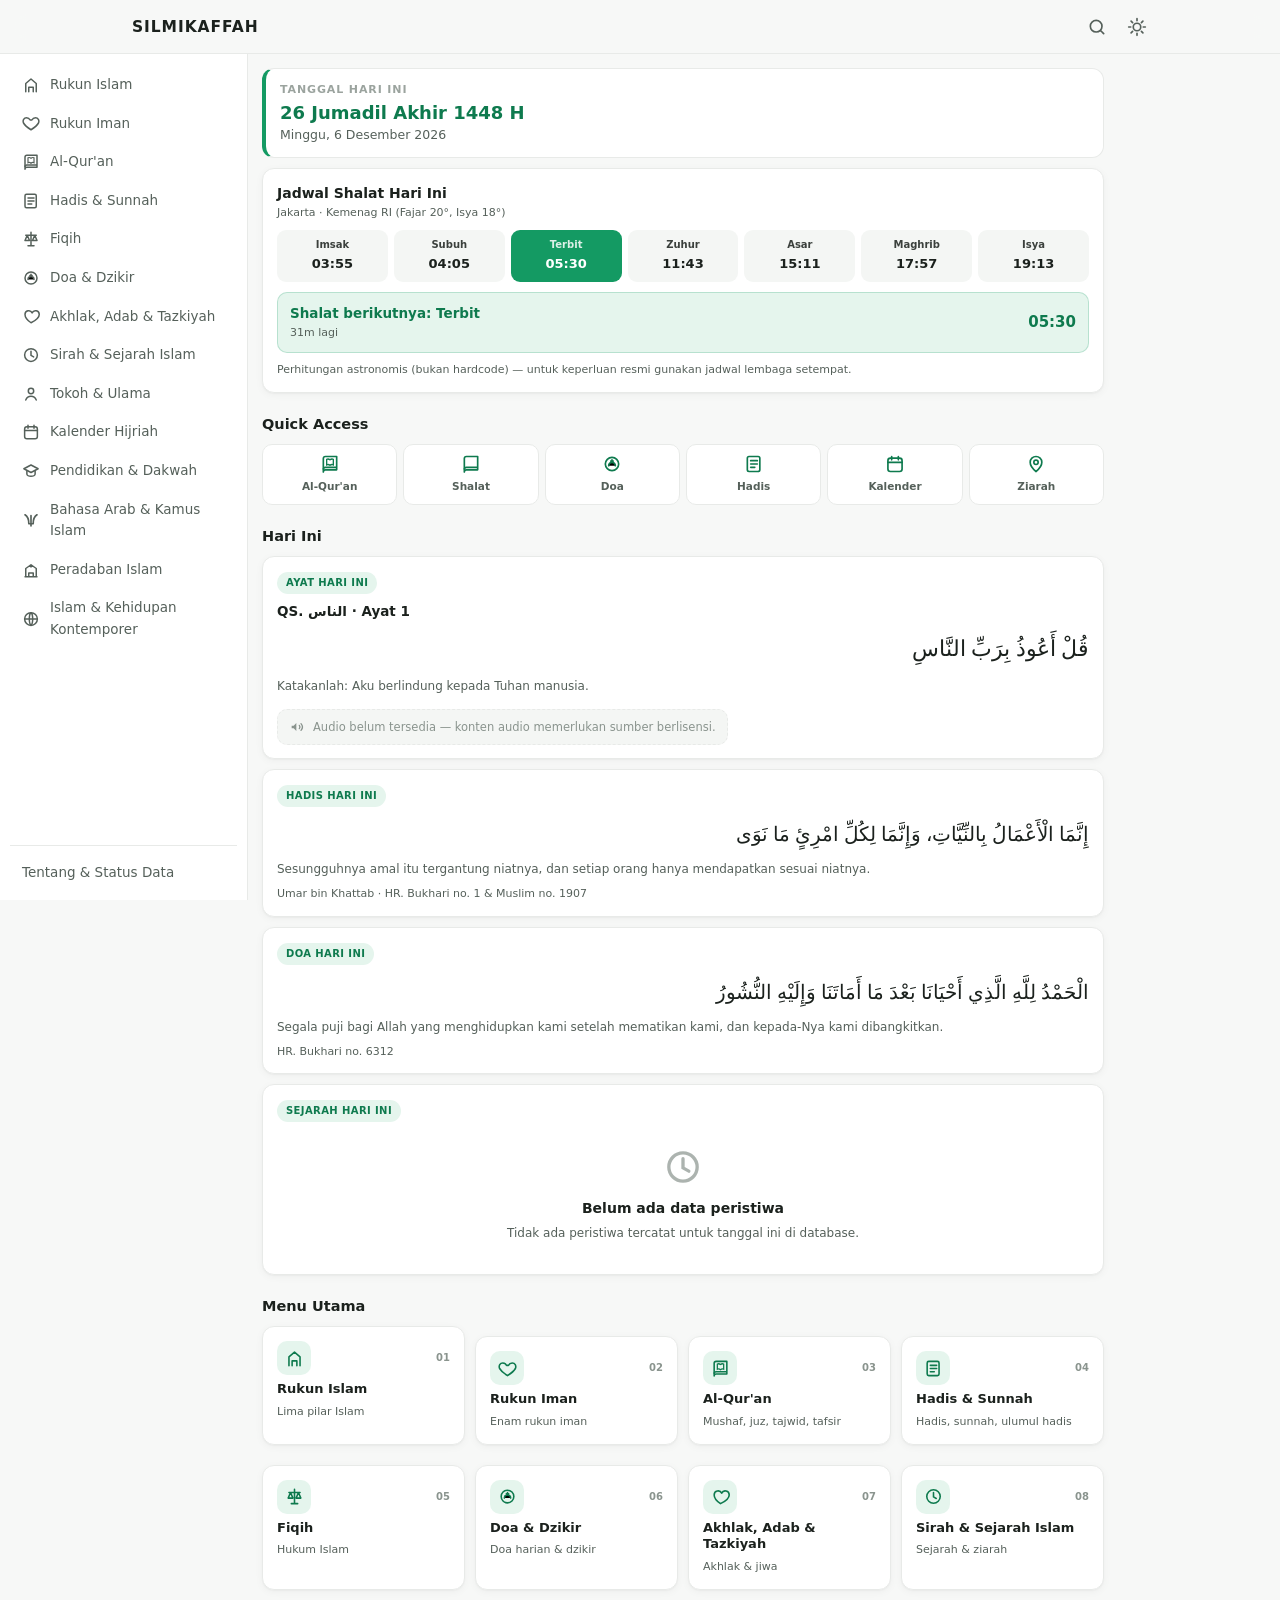
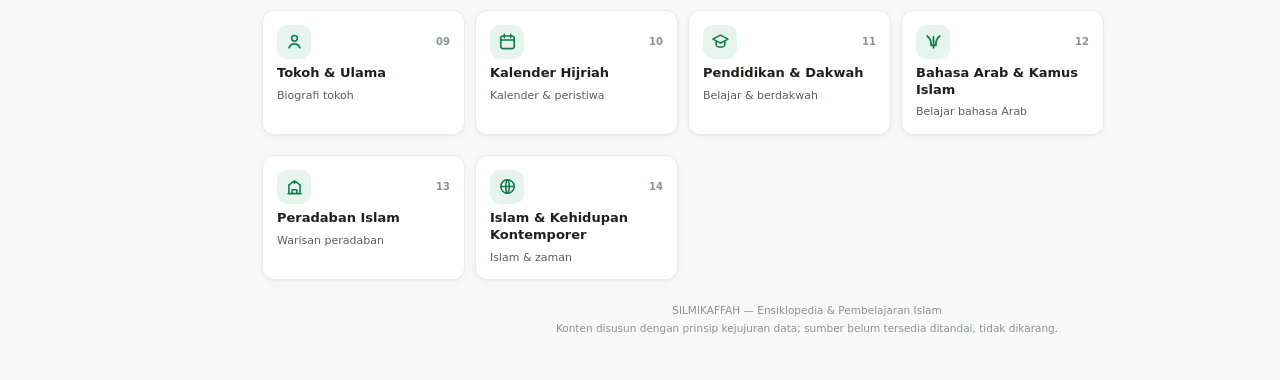
==== index.html @ 4d4bce4f "Create index.html" ====
<!DOCTYPE html>
<html lang="id">
<head>
<meta charset="UTF-8">
<meta name="viewport" content="width=device-width, initial-scale=1, viewport-fit=cover">
<meta name="description" content="SILMIKAFFAH — Ensiklopedia & Pembelajaran Islam menyeluruh: Al-Qur'an, Hadis, Fiqih, Doa, Sejarah, Kalender Hijriah, dan banyak lagi.">
<meta name="theme-color" content="#0F7A4D">
<title>SILMIKAFFAH — Jelajahi Islam secara menyeluruh dalam satu ruang pengetahuan</title>
<style>
/* ============================================================
   SILMIKAFFAH — Design System v2 (UI Koreksi)
   Clean · Modern · Compact · Light & Dark AMOLED
   ============================================================ */

/* ---------- Design Tokens ---------- */
:root{
  --font-ui: "Inter", "Segoe UI", system-ui, -apple-system, "Helvetica Neue", Arial, sans-serif;
  --font-ar: "Scheherazade New", "Amiri", "Noto Naskh Arabic", "Traditional Arabic", serif;

  --bg: #F7F8F7;
  --bg-soft: #EFF1EF;
  --surface: #FFFFFF;
  --surface-2: #F4F6F4;
  --surface-3: #E9ECE9;
  --text: #1B211D;
  --text-2: #55605A;
  --text-3: #8A948E;
  --accent: #149A63;
  --accent-strong: #0F7E51;
  --accent-soft: #E5F5ED;
  --accent-text: #0E7A4E;
  --border: #E8EAE8;
  --shadow: 0 1px 2px rgba(16,24,20,.04), 0 2px 8px rgba(16,24,20,.04);
  --shadow-lg: 0 6px 20px rgba(16,24,20,.10);
  --danger: #C0493A;
  --warn: #9A6B00;
  --warn-bg: #FBF3DC;
  --info: #2A648C;
  --info-bg: #E7F0F7;
  --radius: 12px;
  --radius-sm: 8px;
  --radius-lg: 16px;
  --header-h: 54px;
  --bn-h: 58px;
  --maxw: 1060px;
  --font-scale: 1;
  --transition: .16s ease;
}

html[data-theme="dark"]{
  --bg: #080B09;
  --bg-soft: #0E120F;
  --surface: #111612;
  --surface-2: #171D18;
  --surface-3: #222A24;
  --text: #E7EEE9;
  --text-2: #A6B5AB;
  --text-3: #71807A;
  --accent: #2FCF8F;
  --accent-strong: #4CDCA3;
  --accent-soft: #122B20;
  --accent-text: #55DDA5;
  --border: #222A24;
  --shadow: 0 1px 2px rgba(0,0,0,.35), 0 2px 8px rgba(0,0,0,.30);
  --shadow-lg: 0 6px 20px rgba(0,0,0,.45);
  --danger: #E27662;
  --warn: #DFB453;
  --warn-bg: #2B2410;
  --info: #74B4E2;
  --info-bg: #10222F;
}

/* ---------- Base ---------- */
*{box-sizing:border-box;margin:0;padding:0}
html{-webkit-text-size-adjust:100%}
html[data-font="a"]{--font-scale:.92}
html[data-font="c"]{--font-scale:1.12}
body{
  font-family:var(--font-ui);
  font-size:calc(14.5px * var(--font-scale));
  line-height:1.6;
  color:var(--text);
  background:var(--bg);
  min-height:100vh;
  -webkit-font-smoothing:antialiased;
}
button{font-family:inherit;font-size:inherit;color:inherit;background:none;border:none;cursor:pointer}
input,select,textarea{font-family:inherit;font-size:inherit;color:inherit}
a{color:var(--accent-text);text-decoration:none}
a:hover{text-decoration:underline}
:focus-visible{outline:2px solid var(--accent);outline-offset:2px;border-radius:6px}
::selection{background:var(--accent-soft)}
img,svg{display:block}

/* ---------- Header ---------- */
.app-header{
  position:sticky;top:0;z-index:900;
  height:var(--header-h);
  background:color-mix(in srgb,var(--bg) 86%,transparent);
  backdrop-filter:blur(12px);-webkit-backdrop-filter:blur(12px);
  border-bottom:1px solid var(--border);
}
.header-inner{max-width:var(--maxw);margin:0 auto;height:100%;padding:0 14px;display:flex;align-items:center;justify-content:space-between;gap:10px}
.brand-btn{display:flex;align-items:center;padding:6px 8px;border-radius:var(--radius-sm)}
.brand-btn:hover{background:var(--surface-2)}
.brand-text{font-weight:800;letter-spacing:.06em;font-size:calc(15.5px * var(--font-scale));color:var(--text)}
.header-actions{display:flex;gap:2px}
.icon-btn{
  width:38px;height:38px;border-radius:10px;
  display:grid;place-items:center;color:var(--text-2);
  transition:background var(--transition),color var(--transition);
}
.icon-btn:hover{background:var(--surface-2);color:var(--text)}
html[data-theme="dark"] .icon-sun{display:none}
html:not([data-theme="dark"]) .icon-moon{display:none}

/* ---------- Sidebar (desktop) ---------- */
.sidebar{display:none}
@media (min-width:1024px){
  .sidebar{
    display:flex;flex-direction:column;
    position:fixed;top:var(--header-h);left:0;bottom:0;width:248px;
    background:var(--surface);
    border-right:1px solid var(--border);
    padding:12px 10px;overflow-y:auto;z-index:800;
  }
  .sidebar-nav{display:flex;flex-direction:column;gap:1px}
  .sidebar-link{
    display:flex;align-items:center;gap:10px;
    padding:8px 12px;border-radius:var(--radius-sm);
    color:var(--text-2);font-size:calc(13.5px * var(--font-scale));
    transition:background var(--transition),color var(--transition);
  }
  .sidebar-link svg{flex:none;width:18px;height:18px}
  .sidebar-link:hover{background:var(--surface-2);color:var(--text)}
  .sidebar-link.active{background:var(--accent-soft);color:var(--accent-text);font-weight:600}
  .sidebar-foot{margin-top:auto;padding-top:10px;border-top:1px solid var(--border)}
}

/* ---------- Main ---------- */
.app-main{
  max-width:var(--maxw);
  margin:0 auto;
  padding:14px 14px calc(var(--bn-h) + 22px);
  min-height:calc(100vh - var(--header-h));
}
@media (min-width:1024px){
  .app-main{margin-left:248px;max-width:calc(var(--maxw) - 190px);padding-bottom:36px}
}
.page{animation:pageIn .18s ease both}
@keyframes pageIn{from{opacity:0;transform:translateY(4px)}to{opacity:1;transform:none}}

/* ---------- Bottom Nav ---------- */
.bottom-nav{
  position:fixed;left:0;right:0;bottom:0;z-index:900;
  height:var(--bn-h);
  background:color-mix(in srgb,var(--surface) 92%,transparent);
  backdrop-filter:blur(14px);-webkit-backdrop-filter:blur(14px);
  border-top:1px solid var(--border);
  display:flex;
  padding-bottom:env(safe-area-inset-bottom);
}
@media (min-width:1024px){.bottom-nav{display:none}}
.bn-item{
  flex:1;display:flex;flex-direction:column;align-items:center;justify-content:center;gap:2px;
  color:var(--text-3);font-size:calc(10px * var(--font-scale));font-weight:600;
  transition:color var(--transition);
}
.bn-item span{line-height:1}
.bn-item:active{transform:scale(.94)}
.bn-item.active{color:var(--accent)}

/* ---------- Typography ---------- */
.h1{font-size:calc(19px * var(--font-scale));font-weight:800;letter-spacing:-.01em;line-height:1.3}
.h2{font-size:calc(16px * var(--font-scale));font-weight:700;line-height:1.35}
.h3{font-size:calc(14px * var(--font-scale));font-weight:700}
.muted{color:var(--text-2)}
.small{font-size:calc(12px * var(--font-scale))}
.tiny{font-size:calc(11px * var(--font-scale))}
.center{text-align:center}
.section-title{display:flex;align-items:center;justify-content:space-between;margin:20px 0 8px}
.section-title h2{font-size:calc(14.5px * var(--font-scale));font-weight:800}
.section-title .more{font-size:calc(12px * var(--font-scale));color:var(--accent-text);font-weight:600}

/* ---------- Cards ---------- */
.card{
  background:var(--surface);
  border:1px solid var(--border);
  border-radius:var(--radius);
  box-shadow:var(--shadow);
  padding:14px;
  transition:transform var(--transition),box-shadow var(--transition),border-color var(--transition);
}
.card.tappable{cursor:pointer}
.card.tappable:hover{transform:translateY(-1px);box-shadow:var(--shadow-lg);border-color:color-mix(in srgb,var(--accent) 28%,var(--border))}
.card.tappable:active{transform:scale(.988)}
.card + .card{margin-top:10px}
.card-grid{display:grid;gap:10px;grid-template-columns:repeat(2,1fr)}
@media (min-width:640px){.card-grid{grid-template-columns:repeat(3,1fr)}}
@media (min-width:900px){.card-grid{grid-template-columns:repeat(4,1fr)}}

/* ---------- Menu cards ---------- */
.menu-card{display:flex;flex-direction:column;gap:6px;min-height:104px}
.menu-card .mc-top{display:flex;align-items:center;justify-content:space-between}
.menu-icon{
  width:34px;height:34px;border-radius:10px;
  background:var(--accent-soft);color:var(--accent-text);
  display:grid;place-items:center;
}
.menu-icon svg{width:19px;height:19px}
.menu-card h3{font-size:calc(13px * var(--font-scale));font-weight:700;line-height:1.3}
.menu-card p{font-size:calc(11px * var(--font-scale));color:var(--text-2);line-height:1.4;display:-webkit-box;-webkit-line-clamp:2;-webkit-box-orient:vertical;overflow:hidden}
.mc-count{font-size:calc(10px * var(--font-scale));color:var(--text-3);font-weight:600}
.chev{color:var(--text-3);flex:none}

/* ---------- List rows ---------- */
.row{
  display:flex;align-items:center;gap:11px;
  padding:12px 13px;border-radius:var(--radius-sm);
  background:var(--surface);border:1px solid var(--border);
  cursor:pointer;transition:background var(--transition),transform var(--transition),box-shadow var(--transition);
}
.row + .row{margin-top:7px}
.row:hover{background:var(--surface-2);transform:translateY(-1px);box-shadow:var(--shadow)}
.row:active{transform:scale(.992)}
.row .grow{flex:1;min-width:0}
.row .rt{font-weight:600;font-size:calc(13.5px * var(--font-scale));line-height:1.35;color:var(--text)}
.row .rs{font-size:calc(11.5px * var(--font-scale));color:var(--text-2);margin-top:2px;display:-webkit-box;-webkit-line-clamp:2;-webkit-box-orient:vertical;overflow:hidden}
.row-icon{
  width:34px;height:34px;border-radius:9px;flex:none;
  background:var(--surface-2);color:var(--text-2);
  display:grid;place-items:center;
}
.row-icon svg{width:18px;height:18px}
.row-badge{flex:none;font-size:calc(10px * var(--font-scale));font-weight:700;color:var(--accent-text);background:var(--accent-soft);padding:3px 8px;border-radius:999px}

/* ---------- Chips ---------- */
.chips{display:flex;gap:6px;flex-wrap:wrap}
.chip{
  padding:6px 12px;border-radius:999px;
  background:var(--surface-2);color:var(--text-2);
  font-size:calc(12px * var(--font-scale));font-weight:600;
  border:1px solid transparent;
  transition:all var(--transition);
}
.chip:hover{color:var(--text);background:var(--surface-3)}
.chip.active{background:var(--accent);color:#fff;border-color:var(--accent)}
html[data-theme="dark"] .chip.active{color:#062B1A}
.chip.tag{background:var(--accent-soft);color:var(--accent-text);font-size:calc(10.5px * var(--font-scale))}
.chip.tag:hover{background:var(--surface-3);color:var(--text)}

/* ---------- Buttons ---------- */
.btn{
  display:inline-flex;align-items:center;justify-content:center;gap:7px;
  padding:9px 15px;border-radius:10px;
  font-weight:700;font-size:calc(13px * var(--font-scale));
  transition:transform var(--transition),background var(--transition),opacity var(--transition);
}
.btn:active{transform:scale(.96)}
.btn-primary{background:var(--accent);color:#fff}
.btn-primary:hover{background:var(--accent-strong)}
html[data-theme="dark"] .btn-primary:hover{background:var(--accent)}
html[data-theme="dark"] .btn-primary{color:#062B1A}
.btn-ghost{background:var(--surface);border:1px solid var(--border);color:var(--text-2)}
.btn-ghost:hover{background:var(--surface-2);color:var(--text)}
.btn-block{width:100%}
.btn svg{width:17px;height:17px}

/* ---------- Arabic block ---------- */
.arabic-block{
  background:var(--surface-2);
  border:1px solid var(--border);
  border-radius:var(--radius);
  padding:16px 14px;margin:12px 0;
}
.arabic-text{
  font-family:var(--font-ar);
  font-size:calc(24px * var(--font-scale));
  line-height:2;
  direction:rtl;text-align:right;
  color:var(--text);
  word-break:break-word;
}
.arabic-translit{
  font-size:calc(12.5px * var(--font-scale));
  color:var(--text-2);
  font-style:italic;
  margin-top:8px;border-top:1px dashed var(--border);padding-top:8px;
}
.arabic-translation{
  font-size:calc(13px * var(--font-scale));
  color:var(--text);
  margin-top:8px;
}
.arabic-meta{display:flex;align-items:center;gap:10px;flex-wrap:wrap;margin-top:10px}
.arabic-src{font-size:calc(11px * var(--font-scale));color:var(--text-3)}

/* ---------- Audio ---------- */
.audio-box{
  display:flex;align-items:center;gap:10px;
  background:var(--surface);border:1px solid var(--border);border-radius:10px;
  padding:8px 10px;margin-top:2px;
}
.audio-btn{
  width:36px;height:36px;border-radius:50%;flex:none;
  background:var(--accent);color:#fff;display:grid;place-items:center;
  transition:transform var(--transition);
}
html[data-theme="dark"] .audio-btn{color:#062B1A}
.audio-btn:hover{transform:scale(1.05)}
.audio-btn svg{width:17px;height:17px}
.audio-info{flex:1;min-width:0}
.audio-title{font-size:calc(11.5px * var(--font-scale));font-weight:600;color:var(--text)}
.audio-src{font-size:calc(10.5px * var(--font-scale));color:var(--text-3);white-space:nowrap;overflow:hidden;text-overflow:ellipsis}
.audio-progress{height:4px;border-radius:99px;background:var(--surface-3);margin-top:5px;overflow:hidden;position:relative}
.audio-progress > i{position:absolute;inset:0 auto 0 0;width:0;background:var(--accent);border-radius:99px;transition:width .2s linear}
.audio-unavail{
  display:flex;align-items:center;gap:8px;
  font-size:calc(11.5px * var(--font-scale));color:var(--text-3);
  background:var(--surface-2);border:1px dashed var(--border);border-radius:10px;padding:8px 11px;margin-top:2px;
}

/* ---------- Home: tanggal & shalat ---------- */
.date-card{
  background:var(--surface);
  border:1px solid var(--border);
  border-left:4px solid var(--accent);
  border-radius:var(--radius);
  padding:12px 14px;
}
.date-card .tiny{color:var(--text-3);font-weight:800;letter-spacing:.08em}
.date-hijri{font-size:calc(18px * var(--font-scale));font-weight:800;color:var(--accent-text);margin-top:2px;line-height:1.3}
.date-masehi{font-size:calc(12.5px * var(--font-scale));color:var(--text-2);margin-top:1px}

.prayer-card{padding:13px 14px}
.prayer-list{display:grid;grid-template-columns:repeat(4,1fr);gap:6px;margin-top:8px}
@media (min-width:640px){.prayer-list{grid-template-columns:repeat(7,1fr)}}
.prayer-item{background:var(--surface-2);border-radius:9px;padding:7px 2px;text-align:center}
.prayer-item.next{background:var(--accent);color:#fff}
html[data-theme="dark"] .prayer-item.next{color:#062B1A}
.prayer-item .pn{font-size:calc(10px * var(--font-scale));font-weight:700;opacity:.85}
.prayer-item .pt{font-size:calc(13px * var(--font-scale));font-weight:800;margin-top:1px;font-variant-numeric:tabular-nums}
.next-prayer{
  display:flex;align-items:center;justify-content:space-between;gap:10px;
  margin-top:10px;padding:10px 12px;border-radius:10px;
  background:var(--accent-soft);border:1px solid color-mix(in srgb,var(--accent) 22%,transparent);
}
.next-prayer .np-name{font-weight:800;color:var(--accent-text);font-size:calc(13.5px * var(--font-scale))}
.next-prayer .np-time{font-weight:800;color:var(--accent-text);font-size:calc(15px * var(--font-scale));font-variant-numeric:tabular-nums}
.next-prayer .np-count{font-size:calc(11px * var(--font-scale));color:var(--text-2)}

.quick-access{display:grid;grid-template-columns:repeat(6,1fr);gap:6px}
@media (max-width:479px){.quick-access{grid-template-columns:repeat(3,1fr)}}
.qa-item{
  display:flex;flex-direction:column;align-items:center;gap:4px;
  background:var(--surface);border:1px solid var(--border);border-radius:10px;
  padding:9px 4px;cursor:pointer;transition:all var(--transition);
}
.qa-item:hover{transform:translateY(-1px);box-shadow:var(--shadow);border-color:color-mix(in srgb,var(--accent) 28%,var(--border))}
.qa-item:active{transform:scale(.96)}
.qa-item svg{width:20px;height:20px;color:var(--accent-text)}
.qa-item span{font-size:calc(10.5px * var(--font-scale));font-weight:600;color:var(--text-2)}

/* ---------- Daily content ---------- */
.daily-card{padding:13px 14px}
.daily-label{
  display:inline-block;font-size:calc(10px * var(--font-scale));font-weight:800;
  color:var(--accent-text);background:var(--accent-soft);
  padding:3px 9px;border-radius:999px;margin-bottom:7px;letter-spacing:.04em;
}
.daily-title{font-weight:700;font-size:calc(13.5px * var(--font-scale));margin-bottom:5px}

/* ---------- Breadcrumb ---------- */
.crumbs{
  display:flex;align-items:center;gap:5px;flex-wrap:wrap;
  font-size:calc(11.5px * var(--font-scale));color:var(--text-3);
  margin-bottom:10px;
}
.crumbs a{color:var(--text-3);cursor:pointer}
.crumbs a:hover{color:var(--accent-text);text-decoration:none}
.crumbs .sep{opacity:.6}

/* ---------- Detail ---------- */
.detail-head{margin-bottom:12px}
.detail-title{font-size:calc(20px * var(--font-scale));font-weight:800;line-height:1.3}
.detail-summary{color:var(--text-2);margin-top:5px;font-size:calc(13.5px * var(--font-scale))}
.detail-actions{display:flex;gap:8px;margin-top:10px}
.detail-actions .btn{padding:7px 13px;font-size:calc(12px * var(--font-scale))}
.prose p{margin:9px 0;color:var(--text);font-size:calc(13.5px * var(--font-scale))}
.prose h4{font-size:calc(13.5px * var(--font-scale));font-weight:700;margin:14px 0 5px;color:var(--text)}
.prose ul,.prose ol{padding-left:20px;margin:7px 0;color:var(--text);font-size:calc(13.5px * var(--font-scale))}
.prose li{margin:3px 0}
.prose blockquote{
  border-left:3px solid var(--accent);background:var(--surface-2);
  padding:9px 13px;border-radius:0 9px 9px 0;margin:11px 0;color:var(--text-2);
}
.callout{
  display:flex;gap:9px;align-items:flex-start;
  border-radius:10px;padding:10px 12px;margin:10px 0;
  font-size:calc(12px * var(--font-scale));
}
.callout svg{width:17px;height:17px;flex:none;margin-top:2px}
.callout.warn{background:var(--warn-bg);color:var(--warn)}
.callout.info{background:var(--info-bg);color:var(--info)}

/* ---------- Sources ---------- */
.source-list{margin-top:6px}
.source-item{
  display:flex;gap:9px;align-items:flex-start;
  padding:8px 0;border-top:1px dashed var(--border);
  font-size:calc(12px * var(--font-scale));color:var(--text-2);
}
.source-item .si-type{
  flex:none;font-size:calc(9.5px * var(--font-scale));font-weight:800;letter-spacing:.05em;
  color:var(--accent-text);background:var(--accent-soft);border-radius:6px;padding:2px 6px;margin-top:1px;
}

/* ---------- Forms ---------- */
.field{margin-bottom:12px}
.field label{display:block;font-size:calc(12.5px * var(--font-scale));font-weight:700;margin-bottom:5px}
.field .hint{font-size:calc(11px * var(--font-scale));color:var(--text-3);margin-top:4px}
.input,select.input,textarea.input{
  width:100%;background:var(--surface);border:1px solid var(--border);
  border-radius:10px;padding:10px 12px;color:var(--text);
  transition:border-color var(--transition),box-shadow var(--transition);
}
.input:focus{outline:none;border-color:var(--accent);box-shadow:0 0 0 3px color-mix(in srgb,var(--accent) 16%,transparent)}
textarea.input{resize:vertical;min-height:76px}
select.input{appearance:none;background-image:url("data:image/svg+xml,%3Csvg xmlns='http://www.w3.org/2000/svg' width='12' height='12' viewBox='0 0 24 24' fill='none' stroke='%238A948E' stroke-width='2.5'%3E%3Cpath d='M6 9l6 6 6-6'/%3E%3C/svg%3E");background-repeat:no-repeat;background-position:right 12px center;padding-right:34px}
.range-row{display:flex;align-items:center;gap:10px}
input[type="range"]{flex:1;accent-color:var(--accent)}

/* ---------- Calculator ---------- */
.calc-result{
  background:var(--surface);
  border:1px solid var(--border);
  border-left:4px solid var(--accent);
  border-radius:var(--radius);
  padding:14px;margin-top:12px;
}
.calc-result .cr-label{font-size:calc(11px * var(--font-scale));font-weight:700;color:var(--text-3);letter-spacing:.05em}
.calc-result .cr-value{font-size:calc(21px * var(--font-scale));font-weight:800;color:var(--accent-text);margin-top:2px}
.calc-result .cr-note{font-size:calc(11.5px * var(--font-scale));color:var(--text-2);margin-top:5px}
.calc-breakdown{margin-top:10px;font-size:calc(12px * var(--font-scale))}
.calc-breakdown .cb-row{display:flex;justify-content:space-between;gap:10px;padding:5px 0;border-bottom:1px dashed var(--border)}
.calc-breakdown .cb-row b{font-variant-numeric:tabular-nums}

/* ---------- Calendar ---------- */
.cal-nav{display:flex;align-items:center;justify-content:space-between;margin-bottom:8px;gap:8px}
.cal-nav .cal-title{font-weight:800;font-size:calc(14px * var(--font-scale));text-align:center;flex:1}
.cal-nav button{
  width:34px;height:34px;border-radius:9px;background:var(--surface);border:1px solid var(--border);
  display:grid;place-items:center;color:var(--text-2);
}
.cal-nav button:hover{background:var(--surface-2);color:var(--text)}
.cal-grid{display:grid;grid-template-columns:repeat(7,1fr);gap:4px}
.cal-dow{text-align:center;font-size:calc(10px * var(--font-scale));font-weight:800;color:var(--text-3);padding:5px 0;text-transform:uppercase}
.cal-cell{
  aspect-ratio:1;border-radius:9px;display:flex;flex-direction:column;align-items:center;justify-content:center;
  cursor:pointer;position:relative;background:var(--surface);border:1px solid var(--border);
  transition:all var(--transition);
}
.cal-cell:hover{border-color:var(--accent)}
.cal-cell.empty{background:transparent;border-color:transparent;cursor:default}
.cal-cell.today{background:var(--accent);color:#fff;border-color:var(--accent);font-weight:800}
html[data-theme="dark"] .cal-cell.today{color:#062B1A}
.cal-cell .cd{font-size:calc(12.5px * var(--font-scale));font-weight:600;line-height:1.2}
.cal-cell .ch{font-size:calc(8.5px * var(--font-scale));color:var(--text-3);line-height:1.1}
.cal-cell.today .ch{color:rgba(255,255,255,.85)}
html[data-theme="dark"] .cal-cell.today .ch{color:rgba(0,0,0,.55)}
.cal-cell .dot{width:5px;height:5px;border-radius:50%;background:var(--accent);position:absolute;bottom:4px}
.cal-cell.today .dot{background:#fff}
html[data-theme="dark"] .cal-cell.today .dot{background:#062B1A}
.cal-event-row{display:flex;gap:10px;align-items:flex-start;padding:9px 0;border-bottom:1px dashed var(--border)}
.cal-event-row .ce-date{flex:none;min-width:88px;font-size:calc(11.5px * var(--font-scale));font-weight:700;color:var(--accent-text)}
.cal-event-row .ce-body{flex:1;cursor:pointer}
.cal-event-row .ce-body:hover .ce-title{color:var(--accent-text)}
.cal-event-row .ce-title{font-weight:600;font-size:calc(13px * var(--font-scale))}
.cal-event-row .ce-desc{font-size:calc(11.5px * var(--font-scale));color:var(--text-2);margin-top:2px}

/* ---------- Search ---------- */
.search-bar{margin-bottom:12px}
.search-input-wrap{position:relative}
.search-input-wrap svg{position:absolute;left:12px;top:50%;transform:translateY(-50%);width:18px;height:18px;color:var(--text-3)}
.search-input{
  width:100%;background:var(--surface);border:1px solid var(--border);border-radius:12px;
  padding:12px 13px 12px 40px;font-size:calc(14.5px * var(--font-scale));color:var(--text);
  box-shadow:var(--shadow);
}
.search-input:focus{outline:none;border-color:var(--accent);box-shadow:0 0 0 3px color-mix(in srgb,var(--accent) 16%,transparent)}
.search-group{margin-top:14px}
.search-group > h4{
  font-size:calc(11px * var(--font-scale));font-weight:800;letter-spacing:.06em;color:var(--text-3);
  text-transform:uppercase;margin-bottom:7px;
}

/* ---------- States ---------- */
.skeleton{position:relative;overflow:hidden;background:var(--surface-2);border-radius:10px}
.skeleton::after{
  content:"";position:absolute;inset:0;
  background:linear-gradient(90deg,transparent,rgba(255,255,255,.35),transparent);
  transform:translateX(-100%);animation:shimmer 1.2s infinite;
}
@keyframes shimmer{to{transform:translateX(100%)}}
.empty-state{
  text-align:center;padding:32px 16px;color:var(--text-2);
  border:1px dashed var(--border);border-radius:var(--radius);background:var(--surface);
}
.empty-state svg{width:40px;height:40px;margin:0 auto 10px;color:var(--text-3);opacity:.7}
.empty-state h4{font-weight:700;color:var(--text);font-size:calc(14px * var(--font-scale))}
.empty-state p{font-size:calc(12px * var(--font-scale));margin-top:4px}
.empty-state .btn{margin-top:12px}
.error-state{text-align:center;padding:28px 16px;color:var(--danger);border:1px solid color-mix(in srgb,var(--danger) 30%,transparent);border-radius:var(--radius);background:var(--surface)}

/* ---------- Toast ---------- */
.toast{
  position:fixed;left:50%;bottom:calc(var(--bn-h) + 16px);transform:translateX(-50%) translateY(20px);
  background:var(--text);color:var(--bg);padding:10px 16px;border-radius:10px;
  font-size:calc(12.5px * var(--font-scale));font-weight:600;
  opacity:0;visibility:hidden;transition:all .3s ease;z-index:1200;max-width:88vw;text-align:center;
  box-shadow:var(--shadow-lg);
}
@media (min-width:1024px){.toast{bottom:22px}}
.toast.show{opacity:1;visibility:visible;transform:translateX(-50%) translateY(0)}
.toast.err{background:var(--danger);color:#fff}

/* ---------- Settings ---------- */
.set-group{margin-bottom:16px}
.set-group > h3{font-size:calc(12px * var(--font-scale));font-weight:800;letter-spacing:.04em;color:var(--text-3);margin-bottom:7px;text-transform:uppercase}
.set-row{display:flex;align-items:center;justify-content:space-between;gap:12px;padding:12px 0;border-bottom:1px solid var(--border)}
.set-row:last-child{border-bottom:none}
.set-row .sr-t{font-weight:600;font-size:calc(13.5px * var(--font-scale))}
.set-row .sr-d{font-size:calc(11.5px * var(--font-scale));color:var(--text-3)}
.switch{position:relative;width:44px;height:25px;flex:none;cursor:pointer}
.switch input{opacity:0;width:0;height:0}
.switch i{
  position:absolute;inset:0;border-radius:99px;background:var(--surface-3);
  transition:background var(--transition);
}
.switch i::after{
  content:"";position:absolute;top:2.5px;left:3px;width:20px;height:20px;border-radius:50%;
  background:#fff;box-shadow:0 1px 3px rgba(0,0,0,.3);transition:transform var(--transition);
}
.switch input:checked + i{background:var(--accent)}
.switch input:checked + i::after{transform:translateX(19px)}

/* ---------- Tabs ---------- */
.tabs{display:flex;gap:4px;background:var(--surface-2);padding:3px;border-radius:10px;margin-bottom:12px;overflow-x:auto}
.tab{
  flex:1;padding:8px 10px;border-radius:8px;font-weight:700;font-size:calc(12px * var(--font-scale));
  color:var(--text-2);white-space:nowrap;transition:all var(--transition);
}
.tab.active{background:var(--surface);color:var(--text);box-shadow:var(--shadow)}

/* ---------- Table ---------- */
.table-wrap{overflow-x:auto;border:1px solid var(--border);border-radius:10px;background:var(--surface)}
table{width:100%;border-collapse:collapse;font-size:calc(12px * var(--font-scale))}
th,td{padding:8px 10px;text-align:left;border-bottom:1px solid var(--border);vertical-align:top}
th{font-size:calc(10.5px * var(--font-scale));font-weight:800;letter-spacing:.04em;color:var(--text-3);text-transform:uppercase;background:var(--surface-2)}
tr:last-child td{border-bottom:none}
td.num,th.num{text-align:right;font-variant-numeric:tabular-nums}

/* ---------- Misc ---------- */
.status-pill{display:inline-flex;align-items:center;gap:5px;font-size:calc(10px * var(--font-scale));font-weight:800;border-radius:999px;padding:3px 8px;letter-spacing:.03em}
.status-pill::before{content:"";width:6px;height:6px;border-radius:50%;background:currentColor}
.status-ready{color:var(--accent-text);background:var(--accent-soft)}
.status-verify{color:var(--warn);background:var(--warn-bg)}
.status-pending{color:var(--text-3);background:var(--surface-3)}
.divider{height:1px;background:var(--border);margin:14px 0}
.badge-num{
  display:inline-grid;place-items:center;min-width:21px;height:21px;padding:0 6px;border-radius:7px;
  background:var(--accent-soft);color:var(--accent-text);font-size:calc(10.5px * var(--font-scale));font-weight:800;
}
footer.app-foot{text-align:center;color:var(--text-3);font-size:calc(10.5px * var(--font-scale));padding:22px 0 6px;line-height:1.7}
@media (min-width:1024px){footer.app-foot{margin-left:248px}}
@media (prefers-reduced-motion:reduce){
  *,*::before,*::after{animation-duration:.01ms !important;transition-duration:.01ms !important}
}

</style>
</head>
<body>

<!-- ===== SPLASH ===== -->
<!-- ===== HEADER ===== -->
<header id="app-header" class="app-header">
  <div class="header-inner">
    <button class="brand-btn" data-nav="#/home" aria-label="Beranda SILMIKAFFAH">
      <span class="brand-text">SILMIKAFFAH</span>
    </button>
    <div class="header-actions">
      <button class="icon-btn" id="btn-search" data-nav="#/search" aria-label="Cari di seluruh aplikasi" title="Cari">
        <svg viewBox="0 0 24 24" width="20" height="20" aria-hidden="true"><circle cx="11" cy="11" r="7" fill="none" stroke="currentColor" stroke-width="2"/><path d="M20 20l-3.5-3.5" stroke="currentColor" stroke-width="2" stroke-linecap="round"/></svg>
      </button>
      <button class="icon-btn" id="btn-theme" aria-label="Ganti tema terang/gelap" title="Ganti tema">
        <svg class="icon-moon" viewBox="0 0 24 24" width="20" height="20" aria-hidden="true"><path d="M20 14.5A8.5 8.5 0 0 1 9.5 4a8.5 8.5 0 1 0 10.5 10.5z" fill="none" stroke="currentColor" stroke-width="2" stroke-linejoin="round"/></svg>
        <svg class="icon-sun" viewBox="0 0 24 24" width="20" height="20" aria-hidden="true"><circle cx="12" cy="12" r="4.5" fill="none" stroke="currentColor" stroke-width="2"/><path d="M12 2v2.5M12 19.5V22M2 12h2.5M19.5 12H22M4.9 4.9l1.8 1.8M17.3 17.3l1.8 1.8M19.1 4.9l-1.8 1.8M6.7 17.3l-1.8 1.8" stroke="currentColor" stroke-width="2" stroke-linecap="round"/></svg>
      </button>
    </div>
  </div>
</header>

<!-- ===== DESKTOP SIDEBAR ===== -->
<aside id="sidebar" class="sidebar" aria-label="Menu utama">
  <nav class="sidebar-nav" id="sidebar-nav"></nav>
  <div class="sidebar-foot">
    <button class="sidebar-link" data-nav="#/tentang">Tentang &amp; Status Data</button>
  </div>
</aside>

<!-- ===== MAIN ===== -->
<main id="app-main" class="app-main" tabindex="-1"></main>

<!-- ===== BOTTOM NAV ===== -->
<nav id="bottom-nav" class="bottom-nav" aria-label="Navigasi bawah">
  <button class="bn-item" data-nav="#/home" data-bn="home" aria-label="Beranda">
    <svg viewBox="0 0 24 24" width="22" height="22" aria-hidden="true"><path d="M4 11l8-7 8 7v9a1 1 0 0 1-1 1h-5v-6h-4v6H5a1 1 0 0 1-1-1z" fill="none" stroke="currentColor" stroke-width="2" stroke-linejoin="round"/></svg>
    <span>Home</span>
  </button>
  <button class="bn-item" data-nav="#/jelajah" data-bn="jelajah" aria-label="Jelajah">
    <svg viewBox="0 0 24 24" width="22" height="22" aria-hidden="true"><rect x="3" y="3" width="7" height="7" rx="2" fill="none" stroke="currentColor" stroke-width="2"/><rect x="14" y="3" width="7" height="7" rx="2" fill="none" stroke="currentColor" stroke-width="2"/><rect x="3" y="14" width="7" height="7" rx="2" fill="none" stroke="currentColor" stroke-width="2"/><rect x="14" y="14" width="7" height="7" rx="2" fill="none" stroke="currentColor" stroke-width="2"/></svg>
    <span>Jelajah</span>
  </button>
  <button class="bn-item" data-nav="#/search" data-bn="search" aria-label="Pencarian global">
    <svg viewBox="0 0 24 24" width="22" height="22" aria-hidden="true"><circle cx="11" cy="11" r="7" fill="none" stroke="currentColor" stroke-width="2"/><path d="M20 20l-3.5-3.5" stroke="currentColor" stroke-width="2" stroke-linecap="round"/></svg>
    <span>Search</span>
  </button>
  <button class="bn-item" data-nav="#/koleksi" data-bn="koleksi" aria-label="Koleksi">
    <svg viewBox="0 0 24 24" width="22" height="22" aria-hidden="true"><path d="M12 20.5l-1.6-1.4C5.4 14.6 2 11.7 2 8 2 5 4.2 3 7 3c1.9 0 3.7 1 4.6 2.6h.8C13.3 4 15.1 3 17 3c2.8 0 5 2 5 5 0 3.7-3.4 6.6-8.4 11.1z" fill="none" stroke="currentColor" stroke-width="2" stroke-linejoin="round"/></svg>
    <span>Koleksi</span>
  </button>
  <button class="bn-item" data-nav="#/settings" data-bn="settings" aria-label="Pengaturan">
    <svg viewBox="0 0 24 24" width="22" height="22" aria-hidden="true"><circle cx="12" cy="12" r="3.2" fill="none" stroke="currentColor" stroke-width="2"/><path d="M12 2.8v3M12 18.2v3M2.8 12h3M18.2 12h3M5.5 5.5l2.1 2.1M16.4 16.4l2.1 2.1M18.5 5.5l-2.1 2.1M7.6 16.4l-2.1 2.1" stroke="currentColor" stroke-width="2" stroke-linecap="round"/></svg>
    <span>Atur</span>
  </button>
</nav>

<!-- ===== TOAST ===== -->
<div id="toast" class="toast" role="status" aria-live="polite"></div>

<script>
/* ============================================================
   SILMIKAFFAH — Database Inti (data-core.js)
   Registri terpusat: MENUS, SOURCES, ENTRIES, CITIES
   Prinsip: SATU TOPIK = SATU ENTRI UTAMA. Menu lain memakai relasi.
   ============================================================ */
window.SILMIKAFFAH = window.SILMIKAFFAH || {};
const DB = window.SILMIKAFFAH;

/* ---------- 14 MENU UTAMA ---------- */
DB.MENUS = [
  {id:1, num:"01", name:"Rukun Islam", icon:"pillar", short:"Lima pilar Islam",
   desc:"Syahadat, Shalat, Zakat, Puasa, serta Haji & Umrah.",
   materials:[
     {id:"syahadat", name:"Syahadat"},
     {id:"shalat", name:"Shalat"},
     {id:"zakat", name:"Zakat"},
     {id:"puasa", name:"Puasa"},
     {id:"haji", name:"Haji & Umrah"}]},
  {id:2, num:"02", name:"Rukun Iman", icon:"iman", short:"Enam rukun iman",
   desc:"Iman kepada Allah, Malaikat, Kitab, Rasul, Hari Akhir, Qada & Qadar.",
   materials:[
     {id:"iman-kepada-allah", name:"Iman kepada Allah"},
     {id:"iman-kepada-malaikat", name:"Iman kepada Malaikat"},
     {id:"iman-kepada-kitab", name:"Iman kepada Kitab"},
     {id:"iman-kepada-rasul", name:"Iman kepada Rasul"},
     {id:"iman-kepada-hari-akhir", name:"Iman kepada Hari Akhir"},
     {id:"iman-kepada-qada-qadar", name:"Iman kepada Qada & Qadar"}]},
  {id:3, num:"03", name:"Al-Qur'an", icon:"quran", short:"Mushaf, juz, tajwid, tafsir",
   desc:"114 surah, Juz 1–30, Juz 'Amma, Iqra 1–6, Tajwid, Tafsir & Ulumul Qur'an.",
   materials:[
     {id:"mushaf", name:"Mushaf"},
     {id:"juz", name:"Juz 1–30"},
     {id:"juz-amma", name:"Juz 'Amma"},
     {id:"iqra", name:"Iqra 1–6"},
     {id:"tajwid", name:"Tajwid"},
     {id:"tafsir", name:"Tafsir & Ulumul Qur'an"}]},
  {id:4, num:"04", name:"Hadis & Sunnah", icon:"hadis", short:"Hadis, sunnah, ulumul hadis",
   desc:"Kumpulan hadis, pembahasan sunnah, ulumul hadis, dan syarah.",
   materials:[
     {id:"hadis", name:"Hadis"},
     {id:"sunnah", name:"Sunnah"},
     {id:"ulumul-hadis", name:"Ulumul Hadis"},
     {id:"syarah-hadis", name:"Syarah Hadis"}]},
  {id:5, num:"05", name:"Fiqih", icon:"fiqih", short:"Hukum Islam",
   desc:"Fiqih ibadah, muamalah, keluarga, kontemporer, ushul, kaidah, maqashid.",
   materials:[
     {id:"fiqih-ibadah", name:"Fiqih Ibadah"},
     {id:"fiqih-muamalah", name:"Fiqih Muamalah"},
     {id:"fiqih-keluarga", name:"Fiqih Keluarga"},
     {id:"fiqih-kontemporer", name:"Fiqih Kontemporer"},
     {id:"ushul-fiqih", name:"Ushul Fiqih"},
     {id:"kaidah-fiqih", name:"Kaidah Fiqih"},
     {id:"maqashid", name:"Maqashid Syariah"}]},
  {id:6, num:"06", name:"Doa & Dzikir", icon:"doa", short:"Doa harian & dzikir",
   desc:"Doa harian, doa ibadah, dzikir pagi-petang, dan dzikir setelah shalat.",
   materials:[
     {id:"doa", name:"Doa"},
     {id:"dzikir", name:"Dzikir"}]},
  {id:7, num:"07", name:"Akhlak, Adab & Tazkiyah", icon:"akhlak", short:"Akhlak & jiwa",
   desc:"Akhlak mulia, adab keseharian, dan penyucian jiwa (tazkiyah).",
   materials:[
     {id:"akhlak", name:"Akhlak"},
     {id:"adab", name:"Adab"},
     {id:"tazkiyah", name:"Tazkiyah"}]},
  {id:8, num:"08", name:"Sirah & Sejarah Islam", icon:"sirah", short:"Sejarah & ziarah",
   desc:"Perjalanan hidup Nabi Muhammad ﷺ, sejarah Islam, dan eksplorasi ziarah.",
   materials:[
     {id:"sirah-nabi", name:"Sirah Nabi Muhammad ﷺ"},
     {id:"sahabat", name:"Sahabat & Generasi Awal"},
     {id:"sejarah-islam", name:"Sejarah Islam"},
     {id:"peristiwa", name:"Peristiwa Sejarah"},
     {id:"ziarah", name:"Ziarah"}]},
  {id:9, num:"09", name:"Tokoh & Ulama", icon:"tokoh", short:"Biografi tokoh",
   desc:"Nabi, sahabat, ulama, ilmuwan Muslim, dan tokoh perempuan Muslim.",
   materials:[
     {id:"nabi-rasul", name:"Nabi & Rasul"},
     {id:"sahabat-tabiin", name:"Sahabat & Tabi'in"},
     {id:"ulama", name:"Ulama & Imam"},
     {id:"ilmuwan", name:"Ilmuwan Muslim"},
     {id:"tokoh-perempuan", name:"Tokoh Perempuan Muslim"},
     {id:"nusantara", name:"Tokoh Islam Nusantara"}]},
  {id:10, num:"10", name:"Kalender Hijriah", icon:"kalender", short:"Kalender & peristiwa",
   desc:"Tanggal Hijriah hari ini, kalender bulanan, hari besar, dan sejarah pada bulan ini.",
   materials:[
     {id:"hari-ini", name:"Hari Ini"},
     {id:"kalender-bulanan", name:"Kalender Bulanan"},
     {id:"detail-tanggal", name:"Detail Tanggal"},
     {id:"informasi-hari-ini", name:"Informasi Hari Ini"},
     {id:"sejarah-bulan-ini", name:"Sejarah pada Bulan Ini"}]},
  {id:11, num:"11", name:"Pendidikan & Dakwah", icon:"pendidikan", short:"Belajar & berdakwah",
   desc:"Adab menuntut ilmu, metode belajar, dan metode dakwah.",
   materials:[
     {id:"pendidikan-islam", name:"Pendidikan Islam"},
     {id:"dakwah", name:"Dakwah"}]},
  {id:12, num:"12", name:"Bahasa Arab & Kamus Islam", icon:"arab", short:"Belajar bahasa Arab",
   desc:"Bahasa Arab dasar, nahwu, sharaf, balaghah, dan kamus istilah Islam.",
   materials:[
     {id:"bahasa-arab-dasar", name:"Bahasa Arab Dasar"},
     {id:"nahwu", name:"Nahwu"},
     {id:"sharaf", name:"Sharaf"},
     {id:"balaghah", name:"Balaghah"},
     {id:"kamus-islam", name:"Kamus Islam"}]},
  {id:13, num:"13", name:"Peradaban Islam", icon:"peradaban", short:"Warisan peradaban",
   desc:"Kota Islam, masjid bersejarah, ilmu pengetahuan, dan kontribusi peradaban.",
   materials:[
     {id:"kota-islam", name:"Kota Islam"},
     {id:"masjid-bersejarah", name:"Masjid Bersejarah"},
     {id:"pendidikan-peradaban", name:"Pendidikan & Ilmu"},
     {id:"ekonomi-peradaban", name:"Ekonomi & Perdagangan"},
     {id:"seni-peradaban", name:"Seni & Arsitektur"}]},
  {id:14, num:"14", name:"Islam & Kehidupan Kontemporer", icon:"kontemporer", short:"Islam & zaman",
   desc:"Perspektif Islam atas teknologi, AI, media digital, ekonomi, dan isu masyarakat.",
   materials:[
     {id:"teknologi-kontemporer", name:"Teknologi & AI"},
     {id:"media-digital", name:"Media & Etika Digital"},
     {id:"ekonomi-modern", name:"Ekonomi Modern"},
     {id:"kesehatan-lingkungan", name:"Kesehatan & Lingkungan"},
     {id:"masyarakat", name:"Kehidupan Masyarakat"}]}
];

/* ---------- SUMBER (SOURCE DATABASE) ---------- */
DB.SOURCES = {
  quran:{id:"quran", title:"Al-Qur'an", type:"Kitab Suci", note:"Teks dan terjemahan mengikuti mushaf standar."},
  bukhari:{id:"bukhari", title:"Shahih Bukhari", type:"Kitab Hadis", note:"Imam Muhammad bin Ismail al-Bukhari (194–256 H)."},
  muslim:{id:"muslim", title:"Shahih Muslim", type:"Kitab Hadis", note:"Imam Muslim bin al-Hajjaj (206–261 H)."},
  abudawud:{id:"abudawud", title:"Sunan Abu Dawud", type:"Kitab Hadis", note:"Imam Abu Dawud as-Sijistani (202–275 H)."},
  tirmidzi:{id:"tirmidzi", title:"Jami' at-Tirmidzi", type:"Kitab Hadis", note:"Imam at-Tirmidzi (209–279 H)."},
  nisai:{id:"nisai", title:"Sunan an-Nasa'i", type:"Kitab Hadis", note:"Imam an-Nasa'i (215–303 H)."},
  ibnMajah:{id:"ibnMajah", title:"Sunan Ibnu Majah", type:"Kitab Hadis", note:"Imam Ibnu Majah (209–273 H)."},
  ijma:{id:"ijma", title:"Ijma' Ulama", type:"Konsensus", note:"Kesepakatan ulama tentang suatu hukum."},
  qiyas:{id:"qiyas", title:"Qiyas", type:"Metodologi", note:"Analogi hukum karena kesamaan illat (sebab hukum)."},
  kemenag:{id:"kemenag", title:"Kementerian Agama RI", type:"Lembaga", note:"Sumber jadwal imsakiyah dan kalender."},
  baznas:{id:"baznas", title:"BAZNAS (Badan Amil Zakat Nasional)", type:"Lembaga", note:"Pedoman perhitungan zakat di Indonesia."},
  kemenkeu:{id:"kemenkeu", title:"Kemenkeu RI", type:"Lembaga", note:"Harga emas acuan untuk nisab."},
  fiqihsunnah:{id:"fiqihsunnah", title:"Fiqih Sunnah — Sayyid Sabiq", type:"Kitab Fiqih", note:"Referensi fiqih kontemporer."},
  alfiqh:{id:"alfiqh", title:"Al-Fiqh al-Islami wa Adillatuhu — Wahbah az-Zuhaili", type:"Kitab Fiqih", note:"Ensiklopedia fiqih perbandingan."},
  sirah:{id:"sirah", title:"Sirah Nabawiyah (Ibnu Hisyam / Syaikh Shafiyyurrahman al-Mubarakfuri)", type:"Kitab Sirah", note:"Biografi Nabi Muhammad ﷺ."},
  tafsir:{id:"tafsir", title:"Tafsir Ibnu Katsir", type:"Kitab Tafsir", note:"Tafsir bi al-ma'tsur."},
  app:{id:"app", title:"Materi orisinal SILMIKAFFAH", type:"Internal", note:"Konten disusun tim aplikasi; wajib ditinjau ulama."}
};

/* ---------- KOTA UNTUK JADWAL SHALAT ---------- */
DB.CITIES = [
  {id:"jakarta", name:"Jakarta", lat:-6.2088, lon:106.8456, utc:7},
  {id:"bandung", name:"Bandung", lat:-6.9175, lon:107.6191, utc:7},
  {id:"surabaya", name:"Surabaya", lat:-7.2575, lon:112.7521, utc:7},
  {id:"medan", name:"Medan", lat:3.5952, lon:98.6722, utc:7},
  {id:"makassar", name:"Makassar", lat:-5.1477, lon:119.4327, utc:8},
  {id:"yogyakarta", name:"Yogyakarta", lat:-7.7956, lon:110.3695, utc:7},
  {id:"semarang", name:"Semarang", lat:-6.9667, lon:110.4167, utc:7},
  {id:"palembang", name:"Palembang", lat:-2.9761, lon:104.7754, utc:7},
  {id:"banten", name:"Tangerang", lat:-6.1783, lon:106.6319, utc:7},
  {id:"aceh", name:"Banda Aceh", lat:5.5483, lon:95.3238, utc:7},
  {id:"pontianak", name:"Pontianak", lat:-0.0263, lon:109.3425, utc:7},
  {id:"jayapura", name:"Jayapura", lat:-2.5916, lon:140.6690, utc:9},
  {id:"singapura", name:"Singapura", lat:1.3521, lon:103.8198, utc:8},
  {id:"kualalumpur", name:"Kuala Lumpur", lat:3.1390, lon:101.6869, utc:8},
  {id:"makkah", name:"Makkah", lat:21.3891, lon:39.8579, utc:3},
  {id:"madinah", name:"Madinah", lat:24.5247, lon:39.5692, utc:3}
];

/* ---------- REGISTRI ENTRI (SATU SUMBER KEBENARAN) ---------- */
DB.ENTRIES = [];

/* Helper: tambah entri (dipakai semua file data) */
function addEntry(e){
  e.slug = e.slug || e.id;
  e.status = e.status || "ready";
  e.tags = e.tags || [];
  e.related = e.related || [];
  e.sources = e.sources || [];
  e.body = e.body || [];
  DB.ENTRIES.push(e);
  return e;
}
function getEntry(id){ return DB.ENTRIES.find(e => e.id === id); }

/* ============================================================
   MENU 01 — RUKUN ISLAM
   ============================================================ */

/* ---- MATERI 1: SYAHADAT ---- */
addEntry({
  id:"syahadat", menu:1, material:"syahadat", type:"article",
  title:"Syahadat", summary:"Dua kalimat syahadat adalah pintu masuk Islam dan inti akidah seorang Muslim.",
  arabic:{text:"أَشْهَدُ أَنْ لَا إِلَٰهَ إِلَّا اللهُ وَأَشْهَدُ أَنَّ مُحَمَّدًا رَسُولُ اللهِ", translit:"Asyhadu an la ilaha illallah, wa asyhadu anna Muhammadar rasulullah", arti:"Aku bersaksi bahwa tiada tuhan selain Allah, dan aku bersaksi bahwa Muhammad adalah utusan Allah.", audio:"", audio_src:"", source:"HR. Muslim no. 16"},
  body:[
    {h:"Pengertian", p:["Syahadat berasal dari kata syahida — menyaksikan, bersaksi, dan meyakini. Dua kalimat syahadat (syahadatain) adalah pernyataan keyakinan yang menjadi rukun Islam pertama dan syarat sah keislaman seseorang."]},
    {h:"Kandungan", list:["Syahadat Tauhid: menetapkan keesaan Allah dan menafikan segala sesembahan selain-Nya.","Syahadat Rasul: membenarkan kerasulan Muhammad ﷺ, mengikuti syariatnya, dan mencintainya.","Konsekuensi: konsekuensi syahadat adalah beribadah hanya kepada Allah dan menjadikan sunnah Rasulullah ﷺ sebagai pedoman hidup."]},
    {h:"Kedudukan", p:["Rasulullah ﷺ bersabda: \"Islam dibangun di atas lima perkara: bersaksi bahwa tiada tuhan selain Allah dan Muhammad adalah utusan Allah, mendirikan shalat, menunaikan zakat, berpuasa Ramadan, dan haji ke Baitullah.\" (HR. Bukhari no. 8, Muslim no. 16)."]}
  ],
  sources:["quran","bukhari","muslim"], related:["shahada-tauhid","shahada-rasul","iman-kepada-allah"], tags:["akidah","rukun islam"]
});
addEntry({
  id:"shahada-tauhid", menu:1, material:"syahadat", type:"article",
  title:"Syahadat Tauhid", summary:"Bagian pertama syahadat: menegaskan keesaan Allah dalam beribadah.",
  arabic:{text:"أَشْهَدُ أَنْ لَا إِلَٰهَ إِلَّا اللهُ", translit:"Asyhadu an la ilaha illallah", arti:"Aku bersaksi bahwa tiada tuhan yang berhak disembah selain Allah.", audio:"", audio_src:"", source:""},
  body:[
    {h:"Makna", p:["Bagian ini menafikan segala sesembahan selain Allah (nafi) dan menetapkan ibadah hanya kepada Allah (itsbat). Konsekuensinya: tidak ada yang berhak disembah, diminta, dan dituju dalam ibadah kecuali Allah."]},
    {h:"Syarat diterima", list:["Ilmu (mengetahui maknanya).","Yakin tanpa keraguan.","Ikhlas tanpa syirik.","Jujur dalam mengucapkan.","Cinta dan membenci karena Allah.","Tunduk dan patuh pada konsekuensinya."]}
  ],
  sources:["quran"], related:["syahadat","shahada-rasul","tauhid"], tags:["akidah","tauhid"]
});
addEntry({
  id:"shahada-rasul", menu:1, material:"syahadat", type:"article",
  title:"Syahadat Rasul", summary:"Bagian kedua syahadat: mengakui kerasulan Muhammad ﷺ.",
  arabic:{text:"وَأَشْهَدُ أَنَّ مُحَمَّدًا رَسُولُ اللهِ", translit:"Wa asyhadu anna Muhammadar rasulullah", arti:"Dan aku bersaksi bahwa Muhammad adalah utusan Allah.", audio:"", audio_src:"", source:""},
  body:[
    {h:"Konsekuensi", list:["Membenarkan segala yang disampaikannya.","Menjadikan sunnahnya sebagai sumber hukum kedua.","Mencintai dan menghormatinya sebagai utusan Allah.","Meneladani akhlaknya."]}
  ],
  sources:["quran"], related:["syahadat","shahada-tauhid","nabi-muhammad"], tags:["akidah"]
});

/* ---- MATERI 2: SHALAT ---- */
addEntry({
  id:"shalat", menu:1, material:"shalat", type:"article",
  title:"Shalat", summary:"Shalat adalah tiang agama dan ibadah wajib paling utama dalam Islam. Seluruh materi shalat berpusat di sini; menu lain hanya menautkan.",
  body:[
    {h:"Kedudukan", p:["Shalat adalah rukun Islam kedua dan amalan pertama yang dihisab pada hari kiamat. Rasulullah ﷺ bersabda: \"Shalat adalah tiang agama; barang siapa menegakkannya, sungguh ia telah menegakkan agama.\" (HR. al-Baihaqi; redaksi umum)."]},
    {h:"Hukum", p:["Shalat lima waktu (Subuh, Zuhur, Asar, Maghrib, Isya) hukumnya wajib bagi setiap Muslim yang balig, berakal, dan suci. Kewajiban ini disyariatkan pada peristiwa Isra' Mi'raj."]},
    {h:"Rumah utama", p:["Materi tata cara, gerakan, bacaan, dan ketentuan shalat dikembangkan di bawah materi ini. Menu Fiqih, Doa, Hadis, dan fitur lain menautkan ke sini (relasi), tidak membuat artikel shalat kedua."]}
  ],
  sources:["quran","bukhari"], related:["shalat-wajib","tata-cara-shalat","rukun-shalat","fiqih-ibadah"], tags:["ibadah","rukun islam"]
});
addEntry({
  id:"shalat-wajib", menu:1, material:"shalat", sub:"wajib", type:"article",
  title:"Shalat Wajib (Lima Waktu)", summary:"Subuh, Zuhur, Asar, Maghrib, dan Isya — lima shalat fardhu sehari semalam.",
  body:[
    {h:"Jumlah rakaat", list:["Subuh: 2 rakaat (waktu: sejak fajar shadiq hingga terbit matahari).","Zuhur: 4 rakaat (setelah matahari condong ke barat hingga bayangan sama panjang).","Asar: 4 rakaat (hingga matahari menguning / terbenam).","Maghrib: 3 rakaat (setelah terbenam matahari hingga hilang mega merah).","Isya: 4 rakaat (setelah hilang mega merah hingga terbit fajar)."]},
    {h:"Catatan", p:["Penentuan waktu mengikuti perhitungan astronomi/rukyah; aplikasi ini menyediakan jadwal shalat berbasis perhitungan dengan metode yang dapat dipilih di Pengaturan."]}
  ],
  sources:["quran","kemenag"], related:["subuh","zuhur","asar","maghrib","isya","jadwal-shalat"], tags:["ibadah","shalat"]
});
addEntry({id:"subuh", menu:1, material:"shalat", sub:"wajib", type:"article", title:"Shalat Subuh", summary:"2 rakaat, dikerjakan sejak terbit fajar hingga terbit matahari.",
  body:[{h:"Waktu", p:["Dimulai sejak fajar shadiq (fajar kedua yang menyebar di ufuk) hingga terbit matahari. Disunnahkan menyegerakan dan memperpanjang bacaan."]},{h:"Keutamaan", p:["Rasulullah ﷺ bersabda: \"Barang siapa mengerjakan shalat Bardain (Subuh dan Asar) niscaya masuk surga.\" (HR. Bukhari no. 574, Muslim no. 635)."]}],
  sources:["bukhari","muslim"], related:["shalat-wajib"], tags:["ibadah","shalat"]});
addEntry({id:"zuhur", menu:1, material:"shalat", sub:"wajib", type:"article", title:"Shalat Zuhur", summary:"4 rakaat, dimulai saat matahari tergelincir ke barat.",
  body:[{h:"Waktu", p:["Setelah matahari condong ke barat (zawal) hingga bayangan suatu benda sama panjang dengan bendanya. Pada hari Jumat, zuhur diganti shalat Jumat bagi yang memenuhi syarat."]},{h:"Hari Jumat", p:["Shalat Jumat hukumnya wajib bagi laki-laki Muslim yang mukim; dua rakaat dengan khutbah. Ini pengganti zuhur, bukan shalat tambahan."]}],
  sources:["bukhari"], related:["shalat-wajib","shalat-jumat"], tags:["ibadah","shalat"]});
addEntry({id:"asar", menu:1, material:"shalat", sub:"wajib", type:"article", title:"Shalat Asar", summary:"4 rakaat, dari bayangan sama panjang hingga terbenam matahari.",
  body:[{h:"Peringatan", p:["Rasulullah ﷺ bersabda: \"Barang siapa meninggalkan shalat Asar, sungguh hapus amalnya.\" (HR. Bukhari no. 553). Waktu Asar habis saat matahari terbenam."]}],
  sources:["bukhari"], related:["shalat-wajib"], tags:["ibadah","shalat"]});
addEntry({id:"maghrib", menu:1, material:"shalat", sub:"wajib", type:"article", title:"Shalat Maghrib", summary:"3 rakaat, segera setelah matahari terbenam.",
  body:[{h:"Waktu", p:["Dimulai saat matahari terbenam hingga hilangnya mega merah (syafaq). Disunnahkan menyegerakan shalat Maghrib."]}],
  sources:["bukhari"], related:["shalat-wajib"], tags:["ibadah","shalat"]});
addEntry({id:"isya", menu:1, material:"shalat", sub:"wajib", type:"article", title:"Shalat Isya", summary:"4 rakaat, dari hilangnya mega merah hingga terbit fajar.",
  body:[{h:"Waktu", p:["Setelah hilang mega merah hingga terbit fajar shadiq. Disunnahkan mengakhirkannya sedikit selama tidak memberatkan."]}],
  sources:["bukhari"], related:["shalat-wajib","witir"], tags:["ibadah","shalat"]});

addEntry({
  id:"shalat-sunnah", menu:1, material:"shalat", sub:"sunnah", type:"article",
  title:"Shalat Sunnah", summary:"Shalat yang dianjurkan: rawatib, dhuha, tahajud, witir, tarawih, dan lainnya.",
  body:[{h:"Catatan", p:["Shalat sunnah tidak menggantikan kewajiban, tetapi menyempurnakan kekurangan shalat wajib dan mendekatkan diri kepada Allah. Masing-masing dibahas sebagai entri tersendiri di bawah materi ini."]}],
  sources:["muslim"], related:["rawatib","dhuha","tahajud","witir","tarawih","istikharah","hajat","gerhana","tahiyyatul-masjid"], tags:["ibadah","shalat sunnah"]
});
addEntry({id:"rawatib", menu:1, material:"shalat", sub:"sunnah", type:"article", title:"Shalat Rawatib", summary:"Sunnah yang mengiringi shalat fardhu, sebelum atau sesudahnya.",
  body:[{h:"Pembagian", list:["Muakkad (sangat dianjurkan): 2 rakaat sebelum Subuh, 2/4 sebelum Zuhur, 2 sesudah Zuhur, 2 sesudah Maghrib, 2 sesudah Isya.","Ghairu muakkad: sunnah tambahan lainnya."]},{h:"Dalil", p:["Rasulullah ﷺ bersabda: \"Barang siapa menjaga 12 rakaat (sunnah rawatib), Allah membangunkan baginya rumah di surga.\" (HR. Tirmidzi no. 414)."]}],
  sources:["tirmidzi"], related:["shalat-sunnah"], tags:["ibadah","shalat sunnah"]});
addEntry({id:"dhuha", menu:1, material:"shalat", sub:"sunnah", type:"article", title:"Shalat Dhuha", summary:"Sunnah pada pagi hari, minimal 2 rakaat.",
  body:[{h:"Waktu", p:["Setelah matahari naik setinggi tombak hingga sebelum zawal. Dianjurkan 2–8 rakaat."]},{h:"Dalil", p:["Dalam hadis qudsi, Allah berfirman: \"Wahai anak Adam, janganlah engkau lemah dari empat rakaat di awal harimu, niscaya Aku cukupkan engkau di akhirnya.\" (HR. Abu Dawud no. 1289)."]}],
  sources:["abudawud"], related:["shalat-sunnah"], tags:["ibadah","shalat sunnah"]});
addEntry({id:"tahajud", menu:1, material:"shalat", sub:"sunnah", type:"article", title:"Shalat Tahajud", summary:"Sunnah di sepertiga malam, kebiasaan orang saleh.",
  body:[{h:"Waktu", p:["Setelah tidur, pada sepertiga malam — terutama sepertiga terakhir, saat doa mustajab. Jumlah rakaat tidak dibatasi; dikerjakan dua-dua rakaat."]},{h:"Dalil", p:["QS. Al-Muzzammil 73:1-4 memerintahkan qiyamul lail; \"Pada malam hari, hendaklah engkau shalat tahajud sebagai ibadah tambahan bagimu\" (QS. Al-Isra' 17:79)."]}],
  sources:["quran"], related:["shalat-sunnah","lailatul-qadar"], tags:["ibadah","shalat sunnah"]});
addEntry({id:"witir", menu:1, material:"shalat", sub:"sunnah", type:"article", title:"Shalat Witir", summary:"Penutup ibadah malam, ganjil jumlah rakaatnya.",
  body:[{h:"Ketentuan", p:["Minimal 1 rakaat; umumnya 1, 3, 5, atau 11 rakaat. Rasulullah ﷺ bersabda: \"Jadikanlah akhir shalat malam kalian berupa witir.\" (HR. Bukhari no. 998, Muslim no. 751)."]}],
  sources:["bukhari","muslim"], related:["shalat-sunnah","tarawih"], tags:["ibadah","shalat sunnah"]});
addEntry({id:"tarawih", menu:1, material:"shalat", sub:"sunnah", type:"article", title:"Shalat Tarawih", summary:"Qiyam Ramadan, dikerjakan malam hari di bulan Ramadan.",
  body:[{h:"Ketentuan", p:["Dikerjakan berjamaah atau sendiri, biasanya 8 atau 20 rakaat, ditutup witir. Rasulullah ﷺ bersabda: \"Barang siapa menghidupkan malam Ramadan dengan iman dan mengharap pahala, diampuni dosa-dosanya yang telah lalu.\" (HR. Bukhari no. 37, Muslim no. 759)."]}],
  sources:["bukhari","muslim"], related:["puasa-ramadan","witir"], tags:["ibadah","ramadan"]});
addEntry({id:"istikharah", menu:1, material:"shalat", sub:"sunnah", type:"article", title:"Shalat Istikharah", summary:"Memohon petunjuk Allah ketika dihadapkan pada pilihan.",
  body:[{h:"Tata cara", p:["Dua rakaat di luar fardhu, lalu membaca doa istikharah yang diajarkan Rasulullah ﷺ (HR. Bukhari no. 1162): memohon agar Allah memilihkan yang terbaik dan menganugerahkan keridhaan."]}],
  sources:["bukhari"], related:["shalat-sunnah","doa"], tags:["ibadah","shalat sunnah"]});
addEntry({id:"hajat", menu:1, material:"shalat", sub:"sunnah", type:"article", title:"Shalat Hajat", summary:"Sunnah ketika memiliki kebutuhan penting, lalu berdoa kepada Allah.",
  body:[{h:"Catatan", p:["Dikerjakan 2–12 rakaat sesuai kemampuan, lalu memuji Allah, bershalawat, dan memohon hajat. Inti utamanya adalah keikhlasan dan doa."]}],
  sources:["tirmidzi"], related:["shalat-sunnah","doa"], tags:["ibadah","shalat sunnah"]});
addEntry({id:"tahiyyatul-masjid", menu:1, material:"shalat", sub:"sunnah", type:"article", title:"Shalat Tahiyyatul Masjid", summary:"Menghormati masjid dengan dua rakaat sebelum duduk.",
  body:[{h:"Ketentuan", p:["Rasulullah ﷺ bersabda: \"Apabila salah seorang dari kalian masuk masjid, janganlah duduk hingga shalat dua rakaat.\" (HR. Bukhari no. 444, Muslim no. 714)."]}],
  sources:["bukhari","muslim"], related:["shalat-sunnah"], tags:["ibadah","shalat sunnah"]});
addEntry({id:"gerhana", menu:1, material:"shalat", sub:"sunnah", type:"article", title:"Shalat Gerhana (Kusuf & Khusuf)", summary:"Sunnah muakkad saat terjadi gerhana matahari atau bulan.",
  body:[{h:"Tata cara", p:["Dua rakaat dengan dua kali berdiri, dua kali rukuk, dan dua kali sujud pada tiap rakaat; disunnahkan berjamaah, khutbah, dan memperbanyak doa (HR. Bukhari no. 1046, Muslim no. 901)."]}],
  sources:["bukhari","muslim"], related:["shalat-sunnah","doa"], tags:["ibadah","shalat sunnah"]});

/* ---- Submateri C: Tata Cara + Gerakan ---- */
addEntry({
  id:"tata-cara-shalat", menu:1, material:"shalat", sub:"tata-cara", type:"guide",
  title:"Tata Cara Shalat (Langkah demi Langkah)", summary:"Urutan gerakan shalat sesuai tuntunan; setiap gerakan memiliki entri tersendiri dengan urutan (sequence).",
  body:[
    {h:"Urutan gerakan", list:["1. Niat dalam hati","2. Takbiratul ihram (mengangkat tangan)","3. Berdiri tegak bagi yang mampu","4. Membaca Al-Fatihah","5. Rukuk","6. I'tidal","7. Sujud pertama","8. Duduk antara dua sujud","9. Sujud kedua","10. Berdiri untuk rakaat berikutnya / tasyahud akhir","11. Tasyahud akhir + shalawat","12. Salam ke kanan dan kiri"]},
    {h:"Catatan", p:["Urutan mengikuti tata cara yang dijelaskan dari sumber hadis (HR. Bukhari dan Muslim — hadis Musi' Shalatuh). Rincian tiap gerakan ada pada entri gerakan di bawah ini."]}
  ],
  sources:["bukhari","muslim"], related:["gerakan-takbir","gerakan-rukuk","gerakan-sujud","gerakan-tasyahud","bacaan-fatihah"], tags:["ibadah","shalat"]
});

/* Gerakan — sequence diisi nomor urut utama */
const MOVEMENTS = [
  {id:"gerakan-niat", seq:1, name:"Niat", desc:"Niat di dalam hati untuk mengerjakan shalat tertentu; tempatnya hati, bukan lafaz.",
   arabic:{text:"",translit:"",arti:"Niat dalam hati, misalnya: aku niat shalat zuhur empat rakaat karena Allah ta'ala.",audio:"",audio_src:"",source:""}},
  {id:"gerakan-takbir", seq:2, name:"Gerakan Takbiratul Ihram", desc:"Mengangkat kedua tangan sejajar telinga/bahu lalu bertakbir; tangan kanan diletakkan di atas tangan kiri di dada.",
   arabic:{text:"اللهُ أَكْبَرُ",translit:"Allahu akbar",arti:"Allah Maha Besar.",audio:"",audio_src:"",source:""}},
  {id:"gerakan-berdiri", seq:3, name:"Berdiri", desc:"Berdiri tegak menghadap kiblat bagi yang mampu, pandangan ke tempat sujud; membaca Al-Fatihah dan bacaan lainnya."},
  {id:"gerakan-rukuk", seq:5, name:"Rukuk", desc:"Membungkuk hingga punggung rata, kedua tangan di lutut, membaca tasbih rukuk. Kesalahan umum: punggung tidak rata atau kepala menunduk berlebihan.",
   arabic:{text:"سُبْحَانَ رَبِّيَ الْعَظِيمِ",translit:"Subhana rabbiyal-'azhim",arti:"Mahasuci Tuhanku Yang Maha Agung.",audio:"",audio_src:"",source:""}},
  {id:"gerakan-itidal", seq:6, name:"I'tidal", desc:"Bangkit dari rukuk dengan mengangkat kedua tangan, lalu berdiri tegak dan membaca bacaan i'tidal sebelum sujud."},
  {id:"gerakan-sujud", seq:7, name:"Sujud", desc:"Sujud dengan tujuh anggota badan: dahi, dua telapak tangan, dua lutut, dan ujung dua kaki; membaca tasbih sujud.",
   arabic:{text:"سُبْحَانَ رَبِّيَ الْأَعْلَى",translit:"Subhana rabbiyal-a'la",arti:"Mahasuci Tuhanku Yang Maha Tinggi.",audio:"",audio_src:"",source:""}},
  {id:"gerakan-duduk-sujud", seq:8, name:"Duduk antara Dua Sujud", desc:"Duduk iftirasy (bertumpu pada kaki kiri), telapak tangan di atas paha, membaca doa duduk antara dua sujud."},
  {id:"gerakan-tasyahud", seq:11, name:"Tasyahud Akhir", desc:"Duduk tawarruk (kaki kiri dimasukkan ke bawah kaki kanan), membaca tasyahud, shalawat, lalu salam. Tasyahud awal dilakukan pada rakaat kedua."},
  {id:"gerakan-salam", seq:12, name:"Gerakan Salam", desc:"Menoleh ke kanan lalu ke kiri sambil mengucapkan salam, mengakhiri shalat.",
   arabic:{text:"السَّلَامُ عَلَيْكُمْ وَرَحْمَةُ اللهِ",translit:"Assalamu 'alaikum wa rahmatullah",arti:"Semoga keselamatan dan rahmat Allah tercurah kepadamu.",audio:"",audio_src:"",source:""}}
];
MOVEMENTS.forEach(m => {
  addEntry({
    id:m.id, menu:1, material:"shalat", sub:"gerakan", type:"movement",
    title:m.name, summary:m.desc, sequence:m.seq,
    arabic:m.arabic || null,
    body:[
      {h:"Cara melakukan", p:[m.desc]},
      {h:"Kesalahan umum", p:["Tergesa-gesa (tidak thuma'ninah). Thuma'ninah — berhenti sejenak hingga tenang — adalah bagian dari rukun shalat."]}
    ],
    sources:["bukhari","muslim"], related:["tata-cara-shalat","rukun-shalat"], tags:["ibadah","shalat","gerakan"]
  });
});

/* ---- Submateri D: Bacaan Shalat ---- */
addEntry({id:"bacaan-takbir", menu:1, material:"shalat", sub:"bacaan", type:"bacaan", title:"Takbiratul Ihram",
  arabic:{text:"اللهُ أَكْبَرُ",translit:"Allahu akbar",arti:"Allah Maha Besar.",audio:"",audio_src:"",source:""},
  body:[{h:"Keterangan", p:["Diucapkan saat memulai shalat sambil mengangkat kedua tangan. Termasuk rukun shalat (takbiratul ihram)."]}],
  sources:["muslim"], related:["gerakan-takbir"], tags:["shalat","bacaan"]});
addEntry({id:"bacaan-iftitah", menu:1, material:"shalat", sub:"bacaan", type:"bacaan", title:"Doa Iftitah",
  arabic:{text:"اللَّهُمَّ بَاعِدْ بَيْنِي وَبَيْنَ خَطَايَايَ كَمَا بَاعَدْتَ بَيْنَ الْمَشْرِقِ وَالْمَغْرِبِ، اللَّهُمَّ نَقِّنِي مِنْ خَطَايَايَ كَمَا يُنَقَّى الثَّوْبُ الْأَبْيَضُ مِنَ الدَّنَسِ، اللَّهُمَّ اغْسِلْنِي مِنْ خَطَايَايَ بِالْمَاءِ وَالثَّلْجِ وَالْبَرَدِ",translit:"Allahumma ba'id baini wa baina khatayaya kama ba'adta baina-l-masyriqi wa-l-maghrib. Allahumma naqqini min khatayaya kama yunaqqats-tsaubul-abyadhu minad-danas. Allahumma-ghsilni min khatayaya bil-ma'i wats-tsalji wal-barad.",arti:"Ya Allah, jauhkanlah antara aku dan kesalahan-kesalahanku sebagaimana Engkau menjauhkan antara timur dan barat. Ya Allah, bersihkanlah aku dari kesalahan-kesalahanku sebagaimana dibersihkannya kain putih dari kotoran. Ya Allah, basuhlah aku dari kesalahan-kesalahanku dengan air, salju, dan air dingin.",audio:"",audio_src:"",source:"HR. Bukhari no. 744, Muslim no. 598"},
  body:[{h:"Keterangan", p:["Dibaca setelah takbiratul ihram sebelum Al-Fatihah. Termasuk sunnah; ada beberapa redaksi lain yang sahih."]}],
  sources:["bukhari","muslim"], related:["tata-cara-shalat"], tags:["shalat","bacaan"]});
addEntry({id:"bacaan-fatihah", menu:1, material:"shalat", sub:"bacaan", type:"bacaan", title:"Surat Al-Fatihah",
  arabic:{text:"بِسْمِ اللَّهِ الرَّحْمَٰنِ الرَّحِيمِ ﴿١﴾ الْحَمْدُ لِلَّهِ رَبِّ الْعَالَمِينَ ﴿٢﴾ الرَّحْمَٰنِ الرَّحِيمِ ﴿٣﴾ مَالِكِ يَوْمِ الدِّينِ ﴿٤﴾ إِيَّاكَ نَعْبُدُ وَإِيَّاكَ نَسْتَعِينُ ﴿٥﴾ اهْدِنَا الصِّرَاطَ الْمُسْتَقِيمَ ﴿٦﴾ صِرَاطَ الَّذِينَ أَنْعَمْتَ عَلَيْهِمْ غَيْرِ الْمَغْضُوبِ عَلَيْهِمْ وَلَا الضَّالِّينَ ﴿٧﴾",translit:"Bismillahir-rahmanir-rahim. Alhamdu lillahi rabbil-'alamin. Ar-rahmanir-rahim. Maliki yaumid-din. Iyyaka na'budu wa iyyaka nasta'in. Ihdinas-siratal-mustaqim. Siratal-lazina an'amta 'alaihim ghairil-maghdubi 'alaihim wa lad-dallin.",arti:"Dengan nama Allah Yang Maha Pengasih lagi Maha Penyayang. Segala puji bagi Allah, Tuhan seluruh alam. Yang Maha Pengasih lagi Maha Penyayang. Pemilik hari pembalasan. Hanya kepada Engkau kami menyembah dan hanya kepada Engkau kami memohon pertolongan. Tunjukilah kami jalan yang lurus, yaitu jalan orang-orang yang telah Engkau beri nikmat, bukan jalan mereka yang dimurkai dan bukan pula jalan orang-orang yang sesat.",audio:"",audio_src:"",source:"QS. Al-Fatihah 1:1-7"},
  body:[{h:"Kedudukan", p:["Al-Fatihah adalah rukun shalat; tidak sah shalat tanpa membacanya (HR. Bukhari no. 756, Muslim no. 394)."]}],
  sources:["quran","bukhari","muslim"], related:["surah-1","rukun-shalat"], tags:["shalat","al-quran"]});
addEntry({id:"bacaan-rukuk", menu:1, material:"shalat", sub:"bacaan", type:"bacaan", title:"Bacaan Rukuk",
  arabic:{text:"سُبْحَانَ رَبِّيَ الْعَظِيمِ",translit:"Subhana rabbiyal-'azhim (3×)",arti:"Mahasuci Tuhanku Yang Maha Agung.",audio:"",audio_src:"",source:"HR. Abu Dawud no. 873"},
  body:[{h:"Keterangan", p:["Dibaca minimal tiga kali saat rukuk. Boleh ditambah: \"Subhanakallahumma rabbana wa bihamdik, Allahummaghfir li.\""]}],
  sources:["abudawud"], related:["gerakan-rukuk"], tags:["shalat","bacaan"]});
addEntry({id:"bacaan-itidal", menu:1, material:"shalat", sub:"bacaan", type:"bacaan", title:"Bacaan I'tidal",
  arabic:{text:"سَمِعَ اللهُ لِمَنْ حَمِدَهُ — رَبَّنَا وَلَكَ الْحَمْدُ",translit:"Sami'allahu liman hamidah. Rabbana wa lakal-hamd.",arti:"Allah mendengar orang yang memuji-Nya. Wahai Tuhan kami, bagi-Mu segala puji.",audio:"",audio_src:"",source:"HR. Bukhari no. 789, Muslim no. 392"},
  body:[{h:"Keterangan", p:["\"Sami'allahu liman hamidah\" diucapkan saat bangkit; \"Rabbana wa lakal-hamd\" saat berdiri tegak (makmum cukup membaca yang kedua)."]}],
  sources:["bukhari","muslim"], related:["gerakan-itidal"], tags:["shalat","bacaan"]});
addEntry({id:"bacaan-sujud", menu:1, material:"shalat", sub:"bacaan", type:"bacaan", title:"Bacaan Sujud",
  arabic:{text:"سُبْحَانَ رَبِّيَ الْأَعْلَى",translit:"Subhana rabbiyal-a'la (3×)",arti:"Mahasuci Tuhanku Yang Maha Tinggi.",audio:"",audio_src:"",source:"HR. Abu Dawud no. 874"},
  body:[{h:"Keterangan", p:["Dibaca saat sujud. Disunnahkan memperbanyak doa ketika sujud, karena saat itu hamba paling dekat dengan Tuhannya (HR. Muslim no. 482)."]}],
  sources:["abudawud","muslim"], related:["gerakan-sujud"], tags:["shalat","bacaan"]});
addEntry({id:"bacaan-duduk", menu:1, material:"shalat", sub:"bacaan", type:"bacaan", title:"Doa Duduk antara Dua Sujud",
  arabic:{text:"رَبِّ اغْفِرْ لِي رَبِّ اغْفِرْ لِي",translit:"Rabbighfirli, rabbighfirli",arti:"Ya Tuhanku, ampunilah aku; ya Tuhanku, ampunilah aku.",audio:"",audio_src:"",source:"HR. Abu Dawud no. 874, Ibnu Majah no. 897"},
  body:[{h:"Keterangan", p:["Dibaca pada duduk di antara dua sujud. Boleh ditambah doa yang lebih lengkap sebagaimana diajarkan Nabi ﷺ."]}],
  sources:["abudawud","ibnMajah"], related:["gerakan-duduk-sujud"], tags:["shalat","bacaan"]});
addEntry({id:"bacaan-tasyahud", menu:1, material:"shalat", sub:"bacaan", type:"bacaan", title:"Tasyahud (Attahiyyat)",
  arabic:{text:"التَّحِيَّاتُ لِلَّهِ وَالصَّلَوَاتُ وَالطَّيِّبَاتُ، السَّلَامُ عَلَيْكَ أَيُّهَا النَّبِيُّ وَرَحْمَةُ اللهِ وَبَرَكَاتُهُ، السَّلَامُ عَلَيْنَا وَعَلَى عِبَادِ اللهِ الصَّالِحِينَ، أَشْهَدُ أَنْ لَا إِلَٰهَ إِلَّا اللهُ وَأَشْهَدُ أَنَّ مُحَمَّدًا عَبْدُهُ وَرَسُولُهُ",translit:"Attahiyyatu lillahi was-shalawatu wat-tayyibat. Assalamu 'alaika ayyuhan-nabiyyu wa rahmatullahi wa barakatuh. Assalamu 'alaina wa 'ala 'ibadillahis-shalihin. Asyhadu an la ilaha illallah wa asyhadu anna Muhammadan 'abduhu wa rasuluh.",arti:"Segala penghormatan, shalawat, dan kebaikan hanya bagi Allah. Semoga keselamatan, rahmat, dan keberkahan tercurah kepadamu wahai Nabi, dan semoga keselamatan tercurah kepada kami dan hamba-hamba Allah yang saleh. Aku bersaksi tiada tuhan selain Allah dan aku bersaksi bahwa Muhammad adalah hamba dan utusan-Nya.",audio:"",audio_src:"",source:"HR. Bukhari no. 831, Muslim no. 402"},
  body:[{h:"Keterangan", p:["Tasyahud awal dibaca pada rakaat kedua; tasyahud akhir dibaca sebelum salam dan ditambah shalawat."]}],
  sources:["bukhari","muslim"], related:["gerakan-tasyahud","bacaan-shalawat"], tags:["shalat","bacaan"]});
addEntry({id:"bacaan-shalawat", menu:1, material:"shalat", sub:"bacaan", type:"bacaan", title:"Shalawat Ibrahimiyah",
  arabic:{text:"اللَّهُمَّ صَلِّ عَلَى مُحَمَّدٍ وَعَلَى آلِ مُحَمَّدٍ كَمَا صَلَّيْتَ عَلَى إِبْرَاهِيمَ وَعَلَى آلِ إِبْرَاهِيمَ إِنَّكَ حَمِيدٌ مَجِيدٌ، اللَّهُمَّ بَارِكْ عَلَى مُحَمَّدٍ وَعَلَى آلِ مُحَمَّدٍ كَمَا بَارَكْتَ عَلَى إِبْرَاهِيمَ وَعَلَى آلِ إِبْرَاهِيمَ إِنَّكَ حَمِيدٌ مَجِيدٌ",translit:"Allahumma shalli 'ala Muhammad wa 'ala ali Muhammad kama shallaita 'ala Ibrahim wa 'ala ali Ibrahim, innaka hamidun majid. Allahumma barik 'ala Muhammad wa 'ala ali Muhammad kama barakta 'ala Ibrahim wa 'ala ali Ibrahim, innaka hamidun majid.",arti:"Ya Allah, limpahkanlah shalawat kepada Muhammad dan keluarga Muhammad sebagaimana Engkau limpahkan kepada Ibrahim dan keluarga Ibrahim; sungguh Engkau Maha Terpuji lagi Maha Mulia. Ya Allah, berkahilah Muhammad dan keluarga Muhammad sebagaimana Engkau berkahi Ibrahim dan keluarga Ibrahim; sungguh Engkau Maha Terpuji lagi Maha Mulia.",audio:"",audio_src:"",source:"HR. Bukhari no. 3370, Muslim no. 406"},
  body:[{h:"Keterangan", p:["Dibaca pada tasyahud akhir setelah attahiyyat; termasuk bagian yang diperintahkan Nabi ﷺ."]}],
  sources:["bukhari","muslim"], related:["bacaan-tasyahud"], tags:["shalat","bacaan"]});
addEntry({id:"bacaan-salam", menu:1, material:"shalat", sub:"bacaan", type:"bacaan", title:"Salam",
  arabic:{text:"السَّلَامُ عَلَيْكُمْ وَرَحْمَةُ اللهِ",translit:"Assalamu 'alaikum wa rahmatullah",arti:"Semoga keselamatan dan rahmat Allah tercurah kepadamu.",audio:"",audio_src:"",source:""},
  body:[{h:"Keterangan", p:["Diucapkan sambil menoleh ke kanan, lalu ke kiri. Salam menandai berakhirnya shalat."]}],
  sources:["muslim"], related:["gerakan-salam"], tags:["shalat","bacaan"]});

/* ---- Submateri E: Ketentuan Shalat ---- */
addEntry({id:"rukun-shalat", menu:1, material:"shalat", sub:"ketentuan", type:"article", title:"Rukun Shalat", summary:"Perkara yang wajib ada; jika salah satunya tertinggal, shalat tidak sah.",
  body:[{h:"Rukun shalat", list:["Niat","Takbiratul ihram","Berdiri bagi yang mampu","Membaca Al-Fatihah","Rukuk dengan thuma'ninah","I'tidal dengan thuma'ninah","Sujud dua kali dengan thuma'ninah","Duduk antara dua sujud dengan thuma'ninah","Tasyahud akhir","Duduk untuk tasyahud akhir","Shalawat kepada Nabi ﷺ","Salam"]}],
  sources:["muslim"], related:["tata-cara-shalat","syarat-sah-shalat"], tags:["shalat","ketentuan"]});
addEntry({id:"syarat-wajib-shalat", menu:1, material:"shalat", sub:"ketentuan", type:"article", title:"Syarat Wajib Shalat", summary:"Syarat yang menjadikan shalat wajib bagi seseorang.",
  body:[{h:"Syarat wajib", list:["Islam","Balig","Berakal","Suci dari haid dan nifas (bagi perempuan)","Telah sampai dakwah"]}],
  sources:["fiqihsunnah"], related:["syarat-sah-shalat"], tags:["shalat","ketentuan"]});
addEntry({id:"syarat-sah-shalat", menu:1, material:"shalat", sub:"ketentuan", type:"article", title:"Syarat Sah Shalat", summary:"Ketentuan yang harus terpenuhi agar shalat dianggap sah.",
  body:[{h:"Syarat sah", list:["Suci dari hadats besar dan kecil","Suci badan, pakaian, dan tempat dari najis","Menutup aurat","Menghadap kiblat","Masuk waktu shalat","Mengetahui masuknya waktu (bagi yang mampu)"]}],
  sources:["fiqihsunnah"], related:["wudhu","rukun-shalat"], tags:["shalat","ketentuan"]});
addEntry({id:"wajib-shalat", menu:1, material:"shalat", sub:"ketentuan", type:"article", title:"Wajib Shalat", summary:"Perkara yang wajib; jika tertinggal karena lupa diganti sujud sahwi.",
  body:[{h:"Contoh wajib shalat", list:["Takbir selain takbiratul ihram","Membaca \"Sami'allahu liman hamidah\" bagi imam/munfarid","Bacaan tasbih rukuk dan sujud","Tasyahud awal","Duduk untuk tasyahud awal","Salam pertama"]}],
  sources:["fiqihsunnah"], related:["rukun-shalat"], tags:["shalat","ketentuan"]});
addEntry({id:"sunnah-shalat", menu:1, material:"shalat", sub:"ketentuan", type:"article", title:"Sunnah Shalat", summary:"Perkara yang dianjurkan; tidak membatalkan shalat bila ditinggalkan.",
  body:[{h:"Contoh sunnah", list:["Mengangkat tangan saat takbir, rukuk, dan i'tidal","Meletakkan tangan kanan di atas tangan kiri","Membaca doa iftitah","Membaca ta'awudz","Membaca amin","Membaca surah setelah Al-Fatihah pada dua rakaat pertama","Memperbanyak doa saat sujud"]}],
  sources:["fiqihsunnah"], related:["bacaan-iftitah"], tags:["shalat","ketentuan"]});
addEntry({id:"pembatal-shalat", menu:1, material:"shalat", sub:"ketentuan", type:"article", title:"Pembatal Shalat", summary:"Hal-hal yang membatalkan shalat.",
  body:[{h:"Pembatal shalat", list:["Meninggalkan rukun atau syarat secara sengaja","Berbicara dengan sengaja di luar bacaan shalat","Banyak bergerak di luar gerakan shalat","Makan atau minum","Tertawa terbahak-bahak","Batal wudhu","Terbuka aurat tanpa segera menutupnya","Berpaling dari kiblat tanpa uzur"]}],
  sources:["fiqihsunnah"], related:["rukun-shalat"], tags:["shalat","ketentuan"]});
addEntry({id:"makruh-shalat", menu:1, material:"shalat", sub:"ketentuan", type:"article", title:"Makruh dalam Shalat", summary:"Perkara yang sebaiknya dihindari; tidak membatalkan shalat.",
  body:[{h:"Contoh makruh", list:["Bermain-main dengan pakaian atau anggota badan","Memalingkan wajah tanpa keperluan","Shalat saat makanan telah dihidangkan (bagi yang sangat lapar)","Menahan buang air","Mengerjakan shalat sunnah ketika iqamah telah dikumandangkan (selain rawatib Subuh)"]}],
  sources:["fiqihsunnah"], related:["pembatal-shalat"], tags:["shalat","ketentuan"]});
addEntry({id:"jamaah-shalat", menu:1, material:"shalat", sub:"ketentuan", type:"article", title:"Shalat Berjamaah", summary:"Shalat bersama dengan imam dan makmum; utama dibanding sendiri.",
  body:[{h:"Ketentuan", list:["Imam: memimpin shalat; disyaratkan sah shalatnya dan lebih utama yang lebih paham.","Makmum: mengikuti imam; tidak boleh mendahului atau menyelisihi gerakannya.","Masbuk: makmum yang tertinggal sebagian rakaat; menyempurnakan sisa rakaat setelah imam salam.","Saf: barisan; disunnahkan merapatkan dan meluruskan saf, imam di depan."]},{h:"Dalil", p:["\"Shalat berjamaah lebih utama dua puluh tujuh derajat daripada shalat sendirian.\" (HR. Bukhari no. 645, Muslim no. 650)."]}],
  sources:["bukhari","muslim"], related:["shalat"], tags:["shalat","jamaah"]});
addEntry({id:"shalat-jumat", menu:1, material:"shalat", sub:"ketentuan", type:"article", title:"Shalat Jumat", summary:"Wajib bagi laki-laki Muslim yang mukim; dua rakaat setelah dua khutbah.",
  body:[{h:"Ketentuan", list:["Wajib bagi laki-laki merdeka, balig, berakal, dan mukim.","Dilaksanakan pada waktu zuhur.","Syarat: ada khutbah dua kali sebelum shalat, berjamaah, dan di tempat pemukiman.","Perempuan dan musafir boleh menghadirinya; jika tidak, shalat zuhur."]}],
  sources:["bukhari"], related:["zuhur"], tags:["shalat","jumat"]});

/* ---- Submateri F: Kondisi Khusus ---- */
addEntry({id:"shalat-musafir", menu:1, material:"shalat", sub:"kondisi-khusus", type:"article", title:"Shalat Musafir", summary:"Keringanan bagi musafir: jamak dan qashar.",
  body:[{h:"Keringanan", list:["Qashar: meringkas shalat 4 rakaat menjadi 2 (Zuhur, Asar, Isya).","Jamak: menggabungkan dua shalat dalam satu waktu (Zuhur+Asar, Maghrib+Isya).","Jamak qashar: menggabungkan sekaligus meringkas.","Berlaku selama perjalanan yang dibolehkan syariat (umumnya jarak yang disebut safar) dan tidak bermukim."]}],
  sources:["bukhari","muslim"], related:["jamak","qashar"], tags:["shalat","rukhsah"]});
addEntry({id:"jamak", menu:1, material:"shalat", sub:"kondisi-khusus", type:"article", title:"Shalat Jamak", summary:"Menggabungkan dua shalat dalam satu waktu karena uzur (safar, hujan deras, dsb).",
  body:[{h:"Jenis", list:["Jamak taqdim: dikerjakan di waktu shalat pertama (mis. Zuhur+Asar di waktu Zuhur).","Jamak takhir: dikerjakan di waktu shalat kedua.","Catatan: Subuh tidak bisa dijamak."]}],
  sources:["muslim"], related:["shalat-musafir","qashar"], tags:["shalat","rukhsah"]});
addEntry({id:"qashar", menu:1, material:"shalat", sub:"kondisi-khusus", type:"article", title:"Shalat Qashar", summary:"Meringkas shalat empat rakaat menjadi dua rakaat ketika safar.",
  body:[{h:"Ketentuan", p:["Disyariatkan bagi musafir; tidak berlaku untuk Subuh (2 rakaat) dan Maghrib (3 rakaat). Sebagian ulama mensyaratkan jarak safar; sebagian lain cukup dengan 'urf safar. Lihat perbedaan pendapat pada kitab fiqih."]}],
  sources:["bukhari"], related:["shalat-musafir","jamak"], tags:["shalat","rukhsah"]});
addEntry({id:"shalat-sakit", menu:1, material:"shalat", sub:"kondisi-khusus", type:"article", title:"Shalat bagi Orang Sakit", summary:"Shalat tetap wajib; tata cara disesuaikan kemampuan.",
  body:[{h:"Urutan keringanan", list:["Berdiri bila mampu; jika tidak, duduk.","Jika tidak mampu duduk, berbaring miring menghadap kiblat.","Jika tidak mampu berbaring, sesuai kemampuan — shalat tidak gugur selama akal masih sehat.","Rukuk dan sujud disesuaikan; sujud lebih rendah dari rukuk bila memungkinkan."]}],
  sources:["bukhari"], related:["shalat"], tags:["shalat","rukhsah"]});
addEntry({id:"shalat-jenazah", menu:1, material:"shalat", sub:"kondisi-khusus", type:"article", title:"Shalat Jenazah", summary:"Fardhu kifayah atas jenazah Muslim; tanpa rukuk dan sujud.",
  body:[{h:"Tata cara ringkas", list:["Niat shalat jenazah.","Empat kali takbir.","Setelah takbir pertama: membaca Al-Fatihah.","Setelah takbir kedua: shalawat kepada Nabi ﷺ.","Setelah takbir ketiga: doa untuk jenazah.","Setelah takbir keempat: doa lalu salam."]},{h:"Status", p:["Fardhu kifayah: gugur bila sebagian kaum Muslimin telah melaksanakannya."]}],
  sources:["bukhari","muslim"], related:["shalat","iman-kepada-hari-akhir"], tags:["ibadah","jenazah"]});

/* Fitur jadwal shalat (relasi ke halaman Home/Perhitungan) */
addEntry({id:"jadwal-shalat", menu:1, material:"shalat", sub:"kondisi-khusus", type:"feature", title:"Jadwal Shalat", summary:"Jadwal shalat harian berbasis perhitungan astronomis sesuai lokasi dan metode yang dipilih — tersedia di Home dan Pengaturan.",
  body:[{h:"Keterangan", p:["Waktu dihitung dari posisi matahari (bukan hardcode) dengan metode: MWL, ISNA, Mesir, Umm al-Qura, Karachi, atau Kemenag. Hasil bersifat perkiraan; untuk keperluan resmi gunakan jadwal dari lembaga setempat."]}],
  sources:["kemenag"], related:["shalat"], tags:["shalat","fitur"]});

/* Data terpisah: zakat, puasa, haji, rukun iman, dan menu lain ada di data-extra*.js */

</script>
<script>
/* ============================================================
   SILMIKAFFAH — Database Al-Qur'an (data-quran.js)
   Metadata surah (fakta standar mushaf), juz, Juz 'Amma,
   Iqra 1–6 (materi orisinal), Tajwid, Tafsir, ayat contoh.
   ============================================================ */
const DBQ = window.SILMIKAFFAH;

/* ---------- 114 SURAH (metadata standar) ----------
   [nomor, nama Arab, transliterasi, arti, tempat turun, jumlah ayat, juz awal] */
DBQ.SURAHS = [
[1,"الفاتحة","Al-Fatihah","Pembukaan","Makkiyah",7,1],
[2,"البقرة","Al-Baqarah","Sapi Betina","Madaniyah",286,1],
[3,"آل عمران","Ali 'Imran","Keluarga Imran","Madaniyah",200,3],
[4,"النساء","An-Nisa'","Wanita","Madaniyah",176,4],
[5,"المائدة","Al-Ma'idah","Hidangan","Madaniyah",120,6],
[6,"الأنعام","Al-An'am","Binatang Ternak","Makkiyah",165,7],
[7,"الأعراف","Al-A'raf","Tempat Tertinggi","Makkiyah",206,8],
[8,"الأنفال","Al-Anfal","Rampasan Perang","Madaniyah",75,9],
[9,"التوبة","At-Taubah","Pengampunan","Madaniyah",129,10],
[10,"يونس","Yunus","Nabi Yunus","Makkiyah",109,11],
[11,"هود","Hud","Nabi Hud","Makkiyah",123,11],
[12,"يوسف","Yusuf","Nabi Yusuf","Makkiyah",111,12],
[13,"الرعد","Ar-Ra'd","Guruh","Madaniyah",43,13],
[14,"إبراهيم","Ibrahim","Nabi Ibrahim","Makkiyah",52,13],
[15,"الحجر","Al-Hijr","Hijr","Makkiyah",99,14],
[16,"النحل","An-Nahl","Lebah","Makkiyah",128,14],
[17,"الإسراء","Al-Isra'","Perjalanan Malam","Makkiyah",111,15],
[18,"الكهف","Al-Kahf","Gua","Makkiyah",110,15],
[19,"مريم","Maryam","Maryam","Makkiyah",98,16],
[20,"طه","Thaha","Thaha","Makkiyah",135,16],
[21,"الأنبياء","Al-Anbiya'","Para Nabi","Makkiyah",112,17],
[22,"الحج","Al-Hajj","Haji","Madaniyah",78,17],
[23,"المؤمنون","Al-Mu'minun","Orang-orang Mukmin","Makkiyah",118,18],
[24,"النور","An-Nur","Cahaya","Madaniyah",64,18],
[25,"الفرقان","Al-Furqan","Pembeda","Makkiyah",77,19],
[26,"الشعراء","Asy-Syu'ara'","Para Penyair","Makkiyah",227,19],
[27,"النمل","An-Naml","Semut","Makkiyah",93,20],
[28,"القصص","Al-Qasas","Kisah-kisah","Makkiyah",88,20],
[29,"العنكبوت","Al-'Ankabut","Laba-laba","Makkiyah",69,21],
[30,"الروم","Ar-Rum","Bangsa Romawi","Makkiyah",60,21],
[31,"لقمان","Luqman","Luqman","Makkiyah",34,21],
[32,"السجدة","As-Sajdah","Sujud","Makkiyah",30,21],
[33,"الأحزاب","Al-Ahzab","Golongan Bersekutu","Madaniyah",73,22],
[34,"سبأ","Saba'","Kaum Saba'","Makkiyah",54,22],
[35,"فاطر","Fatir","Pencipta","Makkiyah",45,22],
[36,"يس","Ya Sin","Ya Sin","Makkiyah",83,23],
[37,"الصافات","As-Saffat","Barisan-barisan","Makkiyah",182,23],
[38,"ص","Sad","Sad","Makkiyah",88,23],
[39,"الزمر","Az-Zumar","Rombongan","Makkiyah",75,24],
[40,"غافر","Ghafir","Yang Mengampuni","Makkiyah",85,24],
[41,"فصلت","Fussilat","Yang Dijelaskan","Makkiyah",54,25],
[42,"الشورى","Asy-Syura","Musyawarah","Makkiyah",53,25],
[43,"الزخرف","Az-Zukhruf","Perhiasan","Makkiyah",89,25],
[44,"الدخان","Ad-Dukhan","Kabut","Makkiyah",59,25],
[45,"الجاثية","Al-Jatsiyah","Yang Berlutut","Makkiyah",37,25],
[46,"الأحقاف","Al-Ahqaf","Bukit Pasir","Makkiyah",35,26],
[47,"محمد","Muhammad","Nabi Muhammad","Madaniyah",38,26],
[48,"الفتح","Al-Fath","Kemenangan","Madaniyah",29,26],
[49,"الحجرات","Al-Hujurat","Kamar-kamar","Madaniyah",18,26],
[50,"ق","Qaf","Qaf","Makkiyah",45,26],
[51,"الذاريات","Adz-Dzariyat","Angin yang Menerbangkan","Makkiyah",60,27],
[52,"الطور","At-Tur","Bukit","Makkiyah",49,27],
[53,"النجم","An-Najm","Bintang","Makkiyah",62,27],
[54,"القمر","Al-Qamar","Bulan","Makkiyah",55,27],
[55,"الرحمن","Ar-Rahman","Yang Maha Pengasih","Madaniyah",78,27],
[56,"الواقعة","Al-Waqi'ah","Hari Kiamat","Makkiyah",96,27],
[57,"الحديد","Al-Hadid","Besi","Madaniyah",29,27],
[58,"المجادلة","Al-Mujadilah","Gugatan","Madaniyah",22,28],
[59,"الحشر","Al-Hasyr","Pengusiran","Madaniyah",24,28],
[60,"الممتحنة","Al-Mumtahanah","Wanita yang Diuji","Madaniyah",13,28],
[61,"الصف","As-Saff","Barisan","Madaniyah",14,28],
[62,"الجمعة","Al-Jumu'ah","Jumat","Madaniyah",11,28],
[63,"المنافقون","Al-Munafiqun","Orang-orang Munafik","Madaniyah",11,28],
[64,"التغابن","At-Taghabun","Pengungkapan Kesalahan","Madaniyah",18,28],
[65,"الطلاق","At-Talaq","Talak","Madaniyah",12,28],
[66,"التحريم","At-Tahrim","Pengharaman","Madaniyah",12,28],
[67,"الملك","Al-Mulk","Kerajaan","Makkiyah",30,29],
[68,"القلم","Al-Qalam","Pena","Makkiyah",52,29],
[69,"الحاقة","Al-Haqqah","Hari Kepastian","Makkiyah",52,29],
[70,"المعارج","Al-Ma'arij","Tempat Naik","Makkiyah",44,29],
[71,"نوح","Nuh","Nabi Nuh","Makkiyah",28,29],
[72,"الجن","Al-Jinn","Jin","Makkiyah",28,29],
[73,"المزمل","Al-Muzzammil","Orang yang Berselimut","Makkiyah",20,29],
[74,"المدثر","Al-Muddassir","Orang yang Berkemul","Makkiyah",56,29],
[75,"القيامة","Al-Qiyamah","Hari Kiamat","Makkiyah",40,29],
[76,"الإنسان","Al-Insan","Manusia","Madaniyah",31,29],
[77,"المرسلات","Al-Mursalat","Malaikat yang Diutus","Makkiyah",50,29],
[78,"النبأ","An-Naba'","Berita Besar","Makkiyah",40,30],
[79,"النازعات","An-Nazi'at","Malaikat yang Mencabut","Makkiyah",46,30],
[80,"عبس","'Abasa","Bermuka Masam","Makkiyah",42,30],
[81,"التكوير","At-Takwir","Penggulungan","Makkiyah",29,30],
[82,"الانفطار","Al-Infitar","Terbelah","Makkiyah",19,30],
[83,"المطففين","Al-Mutaffifin","Orang-orang Curang","Makkiyah",36,30],
[84,"الانشقاق","Al-Insyiqaq","Terbelah","Makkiyah",25,30],
[85,"البروج","Al-Buruj","Gugusan Bintang","Makkiyah",22,30],
[86,"الطارق","At-Tariq","Bintang yang Menembus","Makkiyah",17,30],
[87,"الأعلى","Al-A'la","Yang Maha Tinggi","Makkiyah",19,30],
[88,"الغاشية","Al-Ghasyiyah","Hari Pembalasan","Makkiyah",26,30],
[89,"الفجر","Al-Fajr","Fajar","Makkiyah",30,30],
[90,"البلد","Al-Balad","Negeri","Makkiyah",20,30],
[91,"الشمس","Asy-Syams","Matahari","Makkiyah",15,30],
[92,"الليل","Al-Lail","Malam","Makkiyah",21,30],
[93,"الضحى","Ad-Duha","Waktu Duha","Makkiyah",11,30],
[94,"الشرح","Asy-Syarh","Kelapangan","Makkiyah",8,30],
[95,"التين","At-Tin","Buah Tin","Makkiyah",8,30],
[96,"العلق","Al-'Alaq","Segumpal Darah","Makkiyah",19,30],
[97,"القدر","Al-Qadr","Kemuliaan","Makkiyah",5,30],
[98,"البينة","Al-Bayyinah","Bukti Nyata","Madaniyah",8,30],
[99,"الزلزلة","Az-Zalzalah","Guncangan","Madaniyah",8,30],
[100,"العاديات","Al-'Adiyat","Kuda Perang","Makkiyah",11,30],
[101,"القارعة","Al-Qari'ah","Hari Kiamat","Makkiyah",11,30],
[102,"التكاثر","At-Takasur","Bermegah-megahan","Makkiyah",8,30],
[103,"العصر","Al-'Asr","Masa","Makkiyah",3,30],
[104,"الهمزة","Al-Humazah","Pengumpat","Makkiyah",9,30],
[105,"الفيل","Al-Fil","Gajah","Makkiyah",5,30],
[106,"قريش","Quraisy","Suku Quraisy","Makkiyah",4,30],
[107,"الماعون","Al-Ma'un","Barang Berguna","Makkiyah",7,30],
[108,"الكوثر","Al-Kausar","Nikmat Berlimpah","Makkiyah",3,30],
[109,"الكافرون","Al-Kafirun","Orang-orang Kafir","Makkiyah",6,30],
[110,"النصر","An-Nasr","Pertolongan","Madaniyah",3,30],
[111,"المسد","Al-Lahab","Gejolak Api","Makkiyah",5,30],
[112,"الإخلاص","Al-Ikhlas","Keikhlasan","Makkiyah",4,30],
[113,"الفلق","Al-Falaq","Waktu Subuh","Makkiyah",5,30],
[114,"الناس","An-Nas","Manusia","Makkiyah",6,30]
];
DBQ.surah = n => DBQ.SURAHS[n-1];

/* ---------- 30 JUZ (titik awal standar mushaf) ---------- */
DBQ.JUZ = [
[1,"Al-Fatihah","1:1"],[2,"Al-Baqarah","2:142"],[3,"Al-Baqarah","2:253"],[4,"Ali 'Imran","3:92"],
[5,"An-Nisa'","4:24"],[6,"An-Nisa'","4:148"],[7,"Al-Ma'idah","5:82"],[8,"Al-An'am","6:111"],
[9,"Al-A'raf","7:88"],[10,"Al-Anfal","8:41"],[11,"At-Taubah","9:93"],[12,"Hud","11:6"],
[13,"Yusuf","12:53"],[14,"Al-Hijr","15:1"],[15,"Al-Isra'","17:1"],[16,"Al-Kahf","18:75"],
[17,"Al-Anbiya'","21:1"],[18,"Al-Mu'minun","23:1"],[19,"Al-Furqan","25:21"],[20,"An-Naml","27:56"],
[21,"Al-'Ankabut","29:46"],[22,"Al-Ahzab","33:31"],[23,"Ya Sin","36:28"],[24,"Az-Zumar","39:32"],
[25,"Fussilat","41:47"],[26,"Al-Ahqaf","46:1"],[27,"Adz-Dzariyat","51:31"],[28,"Al-Mujadilah","58:1"],
[29,"Al-Mulk","67:1"],[30,"An-Naba'","78:1"]
];

/* ---------- AYAT CONTOH TERVERIFIKASI ----------
   Hanya teks yang telah diperiksa. Mushaf penuh memerlukan sumber berlisensi. */
DBQ.AYAT = {
  "1:1": {s:1, a:1, arab:"بِسْمِ اللَّهِ الرَّحْمَٰنِ الرَّحِيمِ", arti:"Dengan nama Allah Yang Maha Pengasih lagi Maha Penyayang."},
  "1:2": {s:1, a:2, arab:"الْحَمْدُ لِلَّهِ رَبِّ الْعَالَمِينَ", arti:"Segala puji bagi Allah, Tuhan seluruh alam."},
  "1:3": {s:1, a:3, arab:"الرَّحْمَٰنِ الرَّحِيمِ", arti:"Yang Maha Pengasih lagi Maha Penyayang."},
  "1:4": {s:1, a:4, arab:"مَالِكِ يَوْمِ الدِّينِ", arti:"Pemilik hari pembalasan."},
  "1:5": {s:1, a:5, arab:"إِيَّاكَ نَعْبُدُ وَإِيَّاكَ نَسْتَعِينُ", arti:"Hanya kepada Engkau kami menyembah dan hanya kepada Engkau kami memohon pertolongan."},
  "1:6": {s:1, a:6, arab:"اهْدِنَا الصِّرَاطَ الْمُسْتَقِيمَ", arti:"Tunjukilah kami jalan yang lurus."},
  "1:7": {s:1, a:7, arab:"صِرَاطَ الَّذِينَ أَنْعَمْتَ عَلَيْهِمْ غَيْرِ الْمَغْضُوبِ عَلَيْهِمْ وَلَا الضَّالِّينَ", arti:"(Yaitu) jalan orang-orang yang telah Engkau beri nikmat; bukan (jalan) mereka yang dimurkai dan bukan pula (jalan) orang-orang yang sesat."},
  "2:255": {s:2, a:255, arab:"اللَّهُ لَا إِلَٰهَ إِلَّا هُوَ الْحَيُّ الْقَيُّومُ ۚ لَا تَأْخُذُهُ سِنَةٌ وَلَا نَوْمٌ ۚ لَهُ مَا فِي السَّمَاوَاتِ وَمَا فِي الْأَرْضِ ۗ مَن ذَا الَّذِي يَشْفَعُ عِندَهُ إِلَّا بِإِذْنِهِ ۚ يَعْلَمُ مَا بَيْنَ أَيْدِيهِمْ وَمَا خَلْفَهُمْ ۖ وَلَا يُحِيطُونَ بِشَيْءٍ مِّنْ عِلْمِهِ إِلَّا بِمَا شَاءَ ۚ وَسِعَ كُرْسِيُّهُ السَّمَاوَاتِ وَالْأَرْضَ ۖ وَلَا يَئُودُهُ حِفْظُهُمَا ۚ وَهُوَ الْعَلِيُّ الْعَظِيمُ", arti:"Allah, tidak ada tuhan selain Dia, Yang Maha Hidup, Yang terus-menerus mengurus (makhluk-Nya); tidak mengantuk dan tidak tidur. Milik-Nya apa yang ada di langit dan di bumi. Tidak ada yang dapat memberi syafaat di sisi-Nya tanpa izin-Nya. Dia mengetahui apa yang ada di hadapan dan di belakang mereka, dan mereka tidak mengetahui sesuatu apa pun dari ilmu-Nya melainkan apa yang Dia kehendaki. Kursi-Nya meliputi langit dan bumi, dan Dia tidak merasa berat memelihara keduanya. Dia Maha Tinggi lagi Maha Besar."},
  "103:1": {s:103, a:1, arab:"وَالْعَصْرِ", arti:"Demi masa."},
  "103:2": {s:103, a:2, arab:"إِنَّ الْإِنسَانَ لَفِي خُسْرٍ", arti:"Sungguh, manusia berada dalam kerugian."},
  "103:3": {s:103, a:3, arab:"إِلَّا الَّذِينَ آمَنُوا وَعَمِلُوا الصَّالِحَاتِ وَتَوَاصَوْا بِالْحَقِّ وَتَوَاصَوْا بِالصَّبْرِ", arti:"Kecuali orang-orang yang beriman dan mengerjakan kebajikan serta saling menasihati untuk kebenaran dan kesabaran."},
  "112:1": {s:112, a:1, arab:"قُلْ هُوَ اللَّهُ أَحَدٌ", arti:"Katakanlah: Dialah Allah Yang Maha Esa."},
  "112:2": {s:112, a:2, arab:"اللَّهُ الصَّمَدُ", arti:"Allah tempat meminta segala sesuatu."},
  "112:3": {s:112, a:3, arab:"لَمْ يَلِدْ وَلَمْ يُولَدْ", arti:"Dia tidak beranak dan tidak pula diperanakkan."},
  "112:4": {s:112, a:4, arab:"وَلَمْ يَكُن لَّهُ كُفُوًا أَحَدٌ", arti:"Dan tidak ada sesuatu yang setara dengan Dia."},
  "113:1": {s:113, a:1, arab:"قُلْ أَعُوذُ بِرَبِّ الْفَلَقِ", arti:"Katakanlah: Aku berlindung kepada Tuhan yang menguasai subuh (fajar)."},
  "113:2": {s:113, a:2, arab:"مِن شَرِّ مَا خَلَقَ", arti:"Dari kejahatan (makhluk) yang Dia ciptakan."},
  "113:3": {s:113, a:3, arab:"وَمِن شَرِّ غَاسِقٍ إِذَا وَقَبَ", arti:"Dan dari kejahatan malam apabila telah gelap gulita."},
  "113:4": {s:113, a:4, arab:"وَمِن شَرِّ النَّفَّاثَاتِ فِي الْعُقَدِ", arti:"Dan dari kejahatan (perempuan-perempuan penyihir) yang meniup pada buhul-buhul (talinya)."},
  "113:5": {s:113, a:5, arab:"وَمِن شَرِّ حَاسِدٍ إِذَا حَسَدَ", arti:"Dan dari kejahatan orang yang dengki apabila dia dengki."},
  "114:1": {s:114, a:1, arab:"قُلْ أَعُوذُ بِرَبِّ النَّاسِ", arti:"Katakanlah: Aku berlindung kepada Tuhan manusia."},
  "114:2": {s:114, a:2, arab:"مَلِكِ النَّاسِ", arti:"Raja manusia."},
  "114:3": {s:114, a:3, arab:"إِلَٰهِ النَّاسِ", arti:"Sembahan manusia."},
  "114:4": {s:114, a:4, arab:"مِن شَرِّ الْوَسْوَاسِ الْخَنَّاسِ", arti:"Dari kejahatan (bisikan) setan yang bersembunyi."},
  "114:5": {s:114, a:5, arab:"الَّذِي يُوَسْوِسُ فِي صُدُورِ النَّاسِ", arti:"Yang membisikkan (kejahatan) ke dalam dada manusia."},
  "114:6": {s:114, a:6, arab:"مِنَ الْجِنَّةِ وَالنَّاسِ", arti:"Dari (golongan) jin dan manusia."}
};
DBQ.ayatOf = (s,a) => DBQ.AYAT[s+":"+a];

/* ---------- ENTRI MENU 03 ---------- */
addEntry({
  id:"alquran", menu:3, material:"mushaf", type:"article",
  title:"Al-Qur'an", summary:"Kitab suci umat Islam, wahyu Allah kepada Nabi Muhammad ﷺ, pedoman hidup yang terjaga keasliannya.",
  body:[
    {h:"Pengertian", p:["Al-Qur'an adalah firman Allah yang diturunkan kepada Nabi Muhammad ﷺ melalui malaikat Jibril, ditulis dalam mushaf, disampaikan secara mutawatir, dan membacanya bernilai ibadah."]},
    {h:"Keutamaan", list:["Membacanya mendapat pahala: satu huruf = satu kebaikan yang dilipatgandakan (HR. Tirmidzi no. 2910).","Sebaik-baik manusia adalah yang belajar dan mengajarkan Al-Qur'an (HR. Bukhari no. 5027).","Al-Qur'an menjadi syafaat bagi pembacanya (HR. Muslim no. 804)."]},
    {h:"Adab", list:["Membaca dalam keadaan suci, menghadap kiblat bila memungkinkan.","Membaca ta'awudz sebelum memulai.","Membaca dengan tartil (perlahan dan benar).","Menghayati makna dan mengamalkannya."]},
    {h:"Status data", p:["Aplikasi menampilkan metadata 114 surah dan kumpulan ayat contoh terverifikasi. Mushaf digital lengkap memerlukan sumber berlisensi dan akan ditambahkan kemudian — tidak diisi dengan data karangan."]}
  ],
  sources:["quran","bukhari","muslim"], related:["surah-1","juz-amma","iqra-1","tajwid"], tags:["al-quran","akidah"]
});
addEntry({
  id:"mushaf", menu:3, material:"mushaf", type:"article",
  title:"Mushaf", summary:"Bentuk Al-Qur'an yang ditulis: 30 juz, 114 surah, lebih dari 6.200 ayat.",
  body:[
    {h:"Struktur", list:["30 juz — pembagian untuk memudahkan khatam.","114 surah — dari Al-Fatihah hingga An-Nas.","Ayat — satuan wahyu; jumlahnya menurut riwayat Kufi 6.236 ayat.","Setiap surah: nama, jumlah ayat, dan tempat turun (Makkiyah/Madaniyah)."]},
    {h:"Kodifikasi", p:["Pada masa Abu Bakar, Al-Qur'an dibukukan atas usul Umar bin Khattab; pada masa Utsman diseragamkan menjadi satu mushaf (mushaf Utsmani) yang menjadi dasar mushaf hingga kini."]}
  ],
  sources:["quran"], related:["alquran","juz-amma"], tags:["al-quran","ulumul quran"]
});
addEntry({
  id:"juz-amma", menu:3, material:"juz-amma", type:"article",
  title:"Juz 'Amma", summary:"Juz 30 — 37 surah pendek, jendela pertama bagi penghafal dan pemula.",
  body:[
    {h:"Isi", p:["Juz 'Amma terdiri dari 37 surah, dari An-Naba' (78) hingga An-Nas (114). Kebanyakan surah pendek dan sering dibaca dalam shalat."]},
    {h:"Cara belajar", list:["Baca dengan tartil dan dengarkan murottal (audio menyusul).","Hafal bertahap dengan pengulangan.","Pahami arti tiap ayat.","Evaluasi hafalan dengan setoran kepada guru."]}
  ],
  sources:["quran","app"], related:["alquran","iqra-1"], tags:["al-quran","hafalan"]
});
addEntry({id:"iqra", menu:3, material:"iqra", type:"article", title:"Iqra 1–6", summary:"Tahapan belajar membaca Al-Qur'an. Materi ini disusun orisinal oleh tim aplikasi, bukan salinan buku berhak cipta.",
  body:[{h:"Catatan penting", p:["Urutan pelajaran dibuat aplikasi sebagai panduan umum. Belajar membaca Al-Qur'an tetap paling baik melalui talaqqi (tatap muka) dengan guru. Setelah Iqra selesai, pengguna diarahkan ke pembelajaran membaca mushaf."]}],
  sources:["app"], related:["iqra-1","tajwid","huruf-hijaiyah"], tags:["al-quran","iqra","belajar"]});
addEntry({id:"iqra-1", menu:3, material:"iqra", sub:"level", type:"lesson", title:"Iqra 1 — Huruf Hijaiyah & Fathah", summary:"Mengenal 28 huruf hijaiyah dengan harakat fathah (a).",
  body:[
    {h:"Tujuan", p:["Mengenal bentuk dan bunyi huruf hijaiyah tunggal berharakat fathah: ا ب ت ث ج ح خ د ذ ر ز س ش ص ض ط ظ ع غ ف ق ك ل م ن و ه ي."]},
    {h:"Latihan", list:["Baca huruf demi huruf dari kanan ke kiri.","Contoh: بَ = ba, تَ = ta, جَ = ja, دَ = da.","Ulangi hingga lancar tanpa mengeja."]},
    {h:"Catatan", p:["Materi orisinal aplikasi. Disarankan belajar dengan guru (talaqqi)."]}
  ],
  sources:["app"], related:["iqra-2","huruf-hijaiyah"], tags:["al-quran","iqra"]});
addEntry({id:"iqra-2", menu:3, material:"iqra", sub:"level", type:"lesson", title:"Iqra 2 — Kasrah, Dhammah & Sukun", summary:"Melanjutkan harakat: kasrah (i), dhammah (u), dan sukun.",
  body:[
    {h:"Materi", list:["Kasrah: بِ = bi, تِ = ti, جِ = ji.","Dhammah: بُ = bu, تُ = tu, جُ = ju.","Sukun: huruf mati — اَبْ = ab, بَتْ = bat.","Perbedaan bunyi harakat sangat menentukan makna."]},
    {h:"Latihan", p:["Gabungkan tiga huruf: بَكْتَ = bakta, تِبْ = tib. Baca perlahan lalu percepat."]}
  ],
  sources:["app"], related:["iqra-1","iqra-3"], tags:["al-quran","iqra"]});
addEntry({id:"iqra-3", menu:3, material:"iqra", sub:"level", type:"lesson", title:"Iqra 3 — Tanwin & Huruf Sambung", summary:"Belajar tanwin dan cara menulis/membaca huruf bersambung.",
  body:[
    {h:"Materi", list:["Tanwin: ـً ـٍ ـٌ — بًا = ban, بٍ = bin, بٌ = bun.","Bentuk huruf berubah saat bersambung (awal, tengah, akhir).","Contoh kata bersambung: كَتَبَ (ka-ta-ba) = menulis."]},
    {h:"Latihan", p:["Baca kata: مَسْجِدٌ (masjidun), كِتَابٌ (kitabun). Perhatikan tanwin di akhir kata."]}
  ],
  sources:["app"], related:["iqra-2","iqra-4"], tags:["al-quran","iqra"]});
addEntry({id:"iqra-4", menu:3, material:"iqra", sub:"level", type:"lesson", title:"Iqra 4 — Mad Thabi'i", summary:"Belajar panjang pendek bacaan (mad asli).",
  body:[
    {h:"Materi", list:["Mad thabi'i: harakat fathah + alif (بَا = baa, 2 harakat), kasrah + ya sukun (بِي = bii), dhammah + wau sukun (بُو = buu).","Panjang mad thabi'i: 2 harakat.","Contoh: قَالَ (qaala), يَقُولُ (yaquulu), قِيلَ (qiila)."]},
    {h:"Latihan", p:["Bedakan بَ (ba) dan بَا (baa) saat membaca. Ini fondasi tajwid."]}
  ],
  sources:["app"], related:["iqra-3","iqra-5","mad"], tags:["al-quran","iqra"]});
addEntry({id:"iqra-5", menu:3, material:"iqra", sub:"level", type:"lesson", title:"Iqra 5 — Hukum Bacaan Dasar", summary:"Mengenal nun sukun/tanwin dan mim sukun secara sederhana.",
  body:[
    {h:"Materi", list:["Izhar (jelas): nun sukun/tanwin bertemu huruf halqi.","Idgham (melebur) dan ikhfa (samar) secara ringkas.","Mim sukun bertemu mim (idgham mimi) dan ba (ikhfa syafawi).","Contoh: مِنْ مَالٍ, عَنْ بَعْضٍ — perhatikan bunyinya."]},
    {h:"Catatan", p:["Pembahasan lengkap ada di materi Tajwid. Tahap ini berlatih mengenali dan membunyikannya."]}
  ],
  sources:["app"], related:["iqra-4","iqra-6","tajwid"], tags:["al-quran","iqra"]});
addEntry({id:"iqra-6", menu:3, material:"iqra", sub:"level", type:"lesson", title:"Iqra 6 — Bacaan Lancar Menuju Mushaf", summary:"Tahap akhir: membaca kalimat dan ayat pendek dengan lancar dan benar.",
  body:[
    {h:"Materi", list:["Membaca ayat pendek (Juz 'Amma) dengan tartil.","Memperhatikan mad, ghunnah, dan waqaf sederhana.","Berhenti di akhir kalimat dengan benar."]},
    {h:"Selanjutnya", p:["Setelah Iqra 6 tuntas, lanjutkan ke pembelajaran membaca Al-Qur'an (mushaf) dan pelajaran tajwid."]}
  ],
  sources:["app"], related:["iqra-5","juz-amma","tajwid"], tags:["al-quran","iqra"]});

/* ---- TAJWID ---- */
addEntry({id:"tajwid", menu:3, material:"tajwid", type:"article", title:"Tajwid", summary:"Ilmu tentang kaidah membaca Al-Qur'an dengan benar — memberi hak dan mustahak setiap huruf.",
  body:[{h:"Tujuan", p:["Menjaga lisan dari kesalahan (lahn) dalam membaca Al-Qur'an. Hukum mempelajarinya fardhu kifayah, mengamalkannya fardhu 'ain bagi yang membaca Al-Qur'an."]},{h:"Cakupan", list:["Nun mati & tanwin: izhar, idgham, ikhfa, iqlab.","Mim mati: ikhfa syafawi, idgham mimi, izhar syafawi.","Mad, qalqalah, ghunnah, waqaf, dan ibtida'."]}],
  sources:["app"], related:["nun-mati","mim-mati","mad","qalqalah","waqaf"], tags:["al-quran","tajwid"]});
addEntry({id:"nun-mati", menu:3, material:"tajwid", type:"article", title:"Nun Mati & Tanwin", summary:"Empat hukum nun sukun/tanwin: izhar, idgham, ikhfa, iqlab.",
  body:[
    {h:"Pembagian", list:["Izhar halqi: bertemu huruf halqi (ء هـ ع ح غ خ) — dibaca jelas.","Idgham: bertemu ن م ي و ل ر — bighunnah (ن م ي و) / bila ghunnah (ل ر).","Ikhfa: bertemu 15 huruf lainnya — dibaca samar dengan ghunnah.","Iqlab: bertemu ب — berubah menjadi mim samar."]},
    {h:"Contoh", p:["مِنْ عَمَلِهِ (izhar), مِنْ نُّعْمَةٍ (idgham), مِنْ بَعْدِ (iqlab), عَنْ دَابَّةٍ (ikhfa)."]}
  ],
  sources:["app"], related:["tajwid","mim-mati"], tags:["al-quran","tajwid"]});
addEntry({id:"mim-mati", menu:3, material:"tajwid", type:"article", title:"Mim Mati", summary:"Tiga hukum mim sukun: ikhfa syafawi, idgham mimi, izhar syafawi.",
  body:[{h:"Pembagian", list:["Ikhfa syafawi: mim mati bertemu ب — samar dengan ghunnah.","Idgham mimi: mim mati bertemu م — dilebur dengan ghunnah.","Izhar syafawi: mim mati bertemu selain م dan ب — jelas tanpa ghunnah."]}],
  sources:["app"], related:["tajwid","nun-mati"], tags:["al-quran","tajwid"]});
addEntry({id:"idgham", menu:3, material:"tajwid", type:"article", title:"Idgham", summary:"Meleburkan dua huruf menjadi satu yang ditasydidkan.",
  body:[{h:"Jenis", list:["Idgham bighunnah: ن/ي/م/و (contoh: مِنْ نُّعْمَةٍ).","Idgham bila ghunnah: ل/ر (contoh: مِنْ لَدُنْ).","Idgham mutamatsilain/mutajanisain/mutaqaribain: dua huruf sama/sejenis/dekat makhrajnya."]}],
  sources:["app"], related:["tajwid"], tags:["al-quran","tajwid"]});
addEntry({id:"ikhfa", menu:3, material:"tajwid", type:"article", title:"Ikhfa", summary:"Membaca nun sukun/tanwin secara samar antara izhar dan idgham, dengan ghunnah.",
  body:[{h:"Huruf ikhfa", p:["15 huruf: ت ث ج د ذ ز س ش ص ض ط ظ ف ق ك. Contoh: مِنْ تَحْتِهَا dibaca samar."]}],
  sources:["app"], related:["tajwid","nun-mati"], tags:["al-quran","tajwid"]});
addEntry({id:"iqlab", menu:3, material:"tajwid", type:"article", title:"Iqlab", summary:"Nun sukun/tanwin bertemu ba — berubah bunyi menjadi mim samar dengan ghunnah.",
  body:[{h:"Contoh", p:["مِنْ بَعْدِ — dibaca mim samar (mimba'di). Tanda: mim kecil di atas nun dalam mushaf standar."]}],
  sources:["app"], related:["tajwid"], tags:["al-quran","tajwid"]});
addEntry({id:"izhar", menu:3, material:"tajwid", type:"article", title:"Izhar Halqi", summary:"Membaca nun sukun/tanwin dengan jelas tanpa ghunnah saat bertemu huruf halqi.",
  body:[{h:"Huruf halqi", p:["ء هـ ع ح غ خ. Contoh: مِنْ عَمَلِهِ, أَنْعَمْتَ."]}],
  sources:["app"], related:["tajwid"], tags:["al-quran","tajwid"]});
addEntry({id:"mad", menu:3, material:"tajwid", type:"article", title:"Mad", summary:"Hukum panjang bacaan; ada mad thabi'i dan mad far'i.",
  body:[{h:"Pembagian ringkas", list:["Mad thabi'i: 2 harakat (بَا, بِىْ, بُوْ).","Mad wajib muttashil: 4–5 harakat.","Mad jaiz munfashil: 4–5 harakat.","Mad 'aridh lissukun: 2, 4, atau 6 harakat (saat waqaf).","Mad lazim: 6 harakat."]}],
  sources:["app"], related:["tajwid","iqra-4"], tags:["al-quran","tajwid"]});
addEntry({id:"qalqalah", menu:3, material:"tajwid", type:"article", title:"Qalqalah", summary:"Memantulkan bunyi huruf saat sukun: ق ط ب ج د.",
  body:[{h:"Pembagian", list:["Qalqalah sughra: huruf qalqalah di tengah kata (contoh: يَجْعَلُ).","Qalqalah kubra: huruf qalqalah di akhir kata / saat waqaf (contoh: الْحَقُّ → dibaca mantul kuat)."]}],
  sources:["app"], related:["tajwid"], tags:["al-quran","tajwid"]});
addEntry({id:"ghunnah", menu:3, material:"tajwid", type:"article", title:"Ghunnah", summary:"Bunyi dengung pada nun dan mim yang bertasydid (2 harakat).",
  body:[{h:"Contoh", p:["إِنَّ (in-na dengan dengung), ثُمَّ (tsum-ma). Juga pada idgham bighunnah dan ikhfa."]}],
  sources:["app"], related:["tajwid"], tags:["al-quran","tajwid"]});
addEntry({id:"waqaf", menu:3, material:"tajwid", type:"article", title:"Waqaf & Ibtida'", summary:"Cara berhenti dan memulai bacaan agar makna tidak rusak.",
  body:[{h:"Tanda waqaf", list:["مـ (waqaf lazim — wajib berhenti).","ج (jaiz — boleh berhenti).","صلى (al-washlu aula — sambung lebih utama).","قلى (al-waqfu aula — berhenti lebih utama)."]},{h:"Catatan", p:["Berhenti di tempat yang merusak makna hukumnya tidak dibenarkan; pelajari tanda dan konteks ayat."]}],
  sources:["app"], related:["tajwid"], tags:["al-quran","tajwid"]});

/* ---- TAFSIR & ULUMUL QUR'AN ---- */
addEntry({id:"tafsir", menu:3, material:"tafsir", type:"article", title:"Tafsir Al-Qur'an", summary:"Penjelasan makna ayat Al-Qur'an berdasarkan kaidah dan sumber yang kuat.",
  body:[{h:"Metode", list:["Tafsir bi al-ma'tsur: berdasarkan Al-Qur'an, hadis, dan atsar sahabat.","Tafsir bi ar-ra'yi: berdasarkan ijtihad dengan kaidah bahasa dan syariat.","Tafsir isyari (sinyal): penafsiran batin yang tidak bertentangan dengan makna lahir."]},{h:"Catatan", p:["Ringkasan tafsir per surah memerlukan rujukan kitab tafsir berlisensi; akan ditambahkan bertahap. Sebagian entri di menu ini berstatus perlu verifikasi."]}],
  sources:["tafsir"], related:["asbabun-nuzul","makkiyah-madaniyah"], tags:["al-quran","tafsir"]});
addEntry({id:"asbabun-nuzul", menu:3, material:"tafsir", type:"article", title:"Asbabun Nuzul", summary:"Sebab-sebab turunnya ayat — kunci memahami konteks wahyu.",
  body:[{h:"Fungsi", p:["Menjelaskan hikmah disyariatkannya hukum, mengkhususkan yang umum, dan menghilangkan keraguan. Contoh: asbab nuzul QS. Al-Lail 92:3-4 tentang perbedaan usaha manusia."]}],
  sources:["tafsir"], related:["tafsir"], tags:["al-quran","ulumul quran"]});
addEntry({id:"makkiyah-madaniyah", menu:3, material:"tafsir", type:"article", title:"Makkiyah & Madaniyah", summary:"Pembagian surah berdasarkan tempat/waktu turun: sebelum dan sesudah hijrah.",
  body:[{h:"Ciri", list:["Makkiyah: umumnya pendek, fokus akidah, menyebutkan \"ya ayyuhan-nas\", berisi kisah para nabi.","Madaniyah: umumnya panjang, fokus hukum dan muamalah, menyebutkan \"ya ayyuhal-lazina amanu\", berisi ahlu kitab dan munafik."]}],
  sources:["tafsir"], related:["tafsir"], tags:["al-quran","ulumul quran"]});
addEntry({id:"munasabah", menu:3, material:"tafsir", type:"article", title:"Munasabah", summary:"Keterkaitan antarayat dan antarsurah — menunjukkan kesatuan tema Al-Qur'an.",
  body:[{h:"Contoh", p:["Akhir QS. Al-Baqarah (ayat 285-286) menegaskan iman dan doa, sambung dengan awal QS. Ali 'Imran yang juga menegaskan keimanan pada kitab yang diturunkan."]}],
  sources:["tafsir"], related:["tafsir"], tags:["al-quran","ulumul quran"]});
addEntry({id:"kodifikasi-quran", menu:3, material:"tafsir", type:"article", title:"Kodifikasi & Mushaf", summary:"Sejarah pembukuan Al-Qur'an: dari hafalan dan tulisan lepas hingga mushaf.",
  body:[{h:"Tahapan", list:["Masa Nabi ﷺ: hafalan para sahabat + tulisan di pelepah/batu.","Masa Abu Bakar: dibukukan atas usul Umar.","Masa Utsman: penyeragaman mushaf (mushaf Utsmani) dan pengiriman salinan ke berbagai wilayah."]}],
  sources:["tafsir"], related:["mushaf"], tags:["al-quran","ulumul quran"]});
addEntry({id:"qiraat", menu:3, material:"tafsir", type:"article", title:"Qira'at", summary:"Ragam bacaan Al-Qur'an yang mutawatir dan sahih, bersumber dari Rasulullah ﷺ.",
  body:[{h:"Catatan", p:["Tujuh qira'at masyhur (qira'at sab'ah) masing-masing memiliki sanad. Perbedaan bacaan tidak mengubah makna pokok; pelajari bersama guru yang bersanad."]}],
  sources:["app"], related:["tafsir"], tags:["al-quran","ulumul quran"]});
addEntry({id:"ulumul-quran", menu:3, material:"tafsir", type:"article", title:"Ulumul Qur'an", summary:"Ilmu-ilmu yang membahas Al-Qur'an: wahyu, nuzul, kodifikasi, i'jaz, dan kaidah tafsir.",
  body:[{h:"Cakupan", list:["Ilmu wahyu dan cara turunnya.","Ilmu makki-madani, asbabun nuzul, nasikh-mansukh.","Ilmu i'jaz dan kaidah penafsiran."]}],
  sources:["app"], related:["tafsir","kodifikasi-quran"], tags:["al-quran","ulumul quran"]});

</script>
<script>
/* ============================================================
   SILMIKAFFAH — Data Pelengkap 1 (data-extra.js)
   Menu 1: Zakat, Puasa, Haji & Umrah · Menu 2: Rukun Iman
   ============================================================ */

/* ========== MENU 01 · ZAKAT ========== */
addEntry({
  id:"zakat", menu:1, material:"zakat", type:"article",
  title:"Zakat", summary:"Rukun Islam ketiga — menyucikan harta dengan menunaikan hak Allah dan hak sesama.",
  body:[
    {h:"Pengertian", p:["Zakat secara bahasa berarti suci, tumbuh, dan berkah; secara syariat adalah kewajiban mengeluarkan bagian tertentu dari harta yang telah mencapai nishab dan haul untuk golongan yang berhak (mustahik)."]},
    {h:"Kedudukan", p:["Zakat termasuk rukun Islam dan kewajiban yang disebutkan beriringan dengan shalat dalam banyak ayat, misalnya QS. Al-Baqarah 2:43: \"Dirikanlah shalat dan tunaikanlah zakat.\""]},
    {h:"Jenis", list:["Zakat fitrah — wajib di bulan Ramadan bagi setiap Muslim.","Zakat mal — atas harta: emas, perak, uang, perdagangan, pertanian, peternakan, penghasilan."]},
    {h:"Rumah utama", p:["Seluruh materi zakat dan kalkulatornya berpusat di sini. Menu lain hanya menautkan (relasi)."]}
  ],
  sources:["quran","baznas"], related:["zakat-fitrah","zakat-mal","mustahik","zakat-kalkulator"], tags:["ibadah","zakat","rukun islam"]
});
addEntry({id:"zakat-fitrah", menu:1, material:"zakat", sub:"jenis", type:"article", calc:"fitrah",
  title:"Zakat Fitrah", summary:"Zakat jiwa yang wajib dikeluarkan sebelum Idulfitri — 1 sha' (setara ±2,5 kg) makanan pokok per orang.",
  body:[
    {h:"Ketentuan", list:["Wajib bagi setiap Muslim: laki-laki, perempuan, dewasa, anak-anak, merdeka, atau budak (HR. Bukhari no. 1503, Muslim no. 984).","Besaran: 1 sha' makanan pokok (menurut sebagian besar ulama; di Indonesia lazimnya 2,5 kg beras atau 3,5 liter).","Waktu: boleh sejak awal Ramadan, wajib sebelum shalat Idulfitri; yang diakhirkan hingga setelah shalat Id tercatat sedekah biasa, bukan zakat fitrah."]},
    {h:"Sasaran", p:["Didahulukan untuk fakir dan miskin (HR. Abu Dawud no. 1609)."]}
  ],
  sources:["bukhari","muslim","abudawud","baznas"], related:["zakat","idulfitri","mustahik"], tags:["zakat","ramadan"]});
addEntry({id:"zakat-mal", menu:1, material:"zakat", sub:"jenis", type:"article", calc:"mal",
  title:"Zakat Mal", summary:"Zakat atas harta: 2,5% dari harta yang mencapai nishab (setara 85 gram emas) dan haul satu tahun.",
  body:[
    {h:"Syarat wajib", list:["Islam, merdeka, dan memiliki harta secara sempurna.","Mencapai nishab: senilai 85 gram emas (atau 595 gram perak menurut pendapat lain).","Haul: dimiliki selama satu tahun Hijriah (kecuali pertanian dan rikaz yang dizakati saat panen)."]},
    {h:"Besaran", p:["2,5% dari total harta yang memenuhi syarat. Utang yang jatuh tempo dapat mengurangi harta yang dizakati — ada perbedaan rincian antar mazhab; lihat metode pada kalkulator."]}
  ],
  sources:["quran","baznas"], related:["zakat","zakat-nishab","zakat-haul","zakat-kalkulator"], tags:["zakat","harta"]});
addEntry({id:"zakat-emas", menu:1, material:"zakat", sub:"jenis", type:"article", calc:"emas",
  title:"Zakat Emas", summary:"Emas yang mencapai nishab 85 gram dan haul satu tahun dizakati 2,5%.",
  body:[{h:"Ketentuan", list:["Nishab: 20 mitsqal = ±85 gram emas.","Besaran: 2,5%.","Perhiasan yang dipakai: ada perbedaan pendapat — jumhur (Maliki, Syafi'i, Hanbali) tidak mewajibkan zakat atas perhiasan yang dipakai secara wajar; mazhab Hanafi mewajibkannya. Tampilkan transparan."]}],
  sources:["baznas","fiqihsunnah"], related:["zakat-mal","zakat-perak","zakat-nishab"], tags:["zakat","emas"]});
addEntry({id:"zakat-perak", menu:1, material:"zakat", sub:"jenis", type:"article", calc:"perak",
  title:"Zakat Perak", summary:"Perak yang mencapai nishab 595 gram dan haul satu tahun dizakati 2,5%.",
  body:[{h:"Ketentuan", list:["Nishab: 200 dirham = ±595 gram perak.","Besaran: 2,5%.","Dalil: hadis tentang zakat perak (HR. Abu Dawud no. 1573; pembahasan dalam kitab zakat)."]}],
  sources:["abudawud","baznas"], related:["zakat-emas","zakat-mal"], tags:["zakat","perak"]});
addEntry({id:"zakat-uang", menu:1, material:"zakat", sub:"jenis", type:"article", calc:"uang",
  title:"Zakat Uang & Tabungan", summary:"Uang kertas, tabungan, dan deposito dianalogikan dengan emas/perak: nishab senilai 85 gram emas, 2,5%.",
  body:[{h:"Ketentuan", list:["Uang diqiyaskan kepada emas dan perak karena sama-sama alat tukar.","Nishab: senilai 85 gram emas murni.","Haul: satu tahun; dikeluarkan 2,5% dari saldo yang mencapai nishab."]}],
  sources:["baznas","qiyas"], related:["zakat-mal","zakat-kalkulator"], tags:["zakat","uang"]});
addEntry({id:"zakat-perdagangan", menu:1, material:"zakat", sub:"jenis", type:"article", calc:"perdagangan",
  title:"Zakat Perdagangan", summary:"Barang dagangan dinilai dengan harga pasar saat haul: 2,5% dari nilai aset usaha dikurangi utang.",
  body:[{h:"Ketentuan", list:["Niat berdagang adalah syarat; aset yang dihitung: barang dagangan + kas + piutang lancar.","Dikurangi utang yang jatuh tempo.","Nishab: senilai 85 gram emas; besaran 2,5%; haul satu tahun."]}],
  sources:["baznas"], related:["zakat-mal","fiqih-muamalah"], tags:["zakat","dagang"]});
addEntry({id:"zakat-pertanian", menu:1, material:"zakat", sub:"jenis", type:"article", calc:"pertanian",
  title:"Zakat Pertanian", summary:"Dizakati saat panen: 10% jika pengairan alami, 5% jika berbiaya; nishab 5 wasaq (±653 kg).",
  body:[{h:"Ketentuan", list:["Dalil: QS. Al-An'am 6:141 — \"...tunaikanlah haknya di hari memetik hasilnya...\"","Nishab: 5 wasaq = 300 sha' (±653 kg) menurut hadis (HR. Bukhari no. 1484, Muslim no. 979).","Besaran: 10% bila disiram air hujan/sungai; 5% bila menggunakan biaya pengairan.","Tidak mensyaratkan haul — dikeluarkan setiap panen."]}],
  sources:["quran","bukhari","muslim","baznas"], related:["zakat","zakat-nishab"], tags:["zakat","pertanian"]});
addEntry({id:"zakat-peternakan", menu:1, material:"zakat", sub:"jenis", type:"article", calc:"peternakan",
  title:"Zakat Peternakan", summary:"Ternak yang digembalakan (sa'imah) dan mencapai nishab dizakati dengan ketentuan jumlah.",
  body:[{h:"Nishab kambing/domba", list:["40–120 ekor: 1 ekor.","121–200: 2 ekor.","201–300: 3 ekor.","300+: 1 ekor setiap 100 ekor.","Dalil: HR. Bukhari no. 1454."]},
  {h:"Nishab sapi", list:["30–39: 1 ekor tabi' (sapi umur 1 tahun).","40–59: 1 ekor musinnah (2 tahun).","60–69: 2 ekor tabi'.","70+: berkelipatan sesuai kaidah."]},
  {h:"Catatan", p:["Syarat: digembalakan di padang rumput (sa'imah), mencapai nishab, dan haul satu tahun."]}],
  sources:["bukhari","baznas"], related:["zakat","zakat-nishab"], tags:["zakat","ternak"]});
addEntry({id:"zakat-penghasilan", menu:1, material:"zakat", sub:"jenis", type:"article", calc:"penghasilan",
  title:"Zakat Penghasilan (Profesi)", summary:"Zakat atas gaji/penghasilan — diqiyaskan pada zakat mal; dipraktikkan oleh BAZNAS dan banyak lembaga.",
  body:[{h:"Metode", list:["Metode A (umum/BAZNAS): nishab senilai 85 gram emas setahun → dibagi 12 menjadi nishab bulanan; jika penghasilan bulanan mencapai nishab bulanan, dikeluarkan 2,5% langsung setiap bulan.","Metode B: dihitung seperti zakat mal (akumulasi setahun, dikurangi kebutuhan pokok) — pendapat sebagian ulama.","Kalkulator menampilkan kedua metode secara transparan."]}],
  sources:["baznas","fiqihsunnah"], related:["zakat-mal","zakat-kalkulator"], tags:["zakat","penghasilan"]});
addEntry({id:"zakat-nishab", menu:1, material:"zakat", sub:"ketentuan", type:"article",
  title:"Nishab", summary:"Batas minimal harta yang mewajibkan zakat.",
  body:[{h:"Ukuran standar", list:["Emas: 85 gram.","Perak: 595 gram.","Uang/perdagangan: senilai 85 gram emas.","Pertanian: 5 wasaq (±653 kg).","Peternakan: sesuai tabel jenis ternak."]},{h:"Catatan", p:["Sebagian ulama menjadikan perak (595 gram) sebagai nishab karena lebih mudah dijangkau fakir; sebagian lain memilih emas. Kalkulator menyediakan pilihan."]}],
  sources:["baznas","fiqihsunnah"], related:["zakat","zakat-haul"], tags:["zakat","ketentuan"]});
addEntry({id:"zakat-haul", menu:1, material:"zakat", sub:"ketentuan", type:"article",
  title:"Haul", summary:"Masa kepemilikan harta satu tahun Hijriah — syarat zakat mal selain pertanian.",
  body:[{h:"Catatan", p:["Haul dihitung sejak harta mencapai nishab. Pertanian dan rikaz (barang temuan) tidak mensyaratkan haul. Sebagian ulama kontemporer berpendapat zakat penghasilan cukup dengan nishab tanpa menunggu haul penuh — ditampilkan sebagai perbedaan pendapat."]}],
  sources:["fiqihsunnah"], related:["zakat","zakat-nishab"], tags:["zakat","ketentuan"]});
addEntry({id:"mustahik", menu:1, material:"zakat", sub:"ketentuan", type:"article",
  title:"Mustahik (Penerima Zakat)", summary:"Delapan golongan penerima zakat menurut QS. At-Taubah 9:60.",
  body:[{h:"Delapan golongan", list:["Fakir","Miskin","Amil zakat","Mualaf yang dibujuk hatinya","Budak (riqab)","Gharimin (orang yang berutang untuk kebutuhan halal)","Fi sabilillah (di jalan Allah)","Ibnu sabil (musafir yang kehabisan bekal)"]}],
  sources:["quran","baznas"], related:["zakat","penyaluran-zakat"], tags:["zakat","ketentuan"]});
addEntry({id:"muzakki", menu:1, material:"zakat", sub:"ketentuan", type:"article",
  title:"Muzakki (Pembayar Zakat)", summary:"Orang yang wajib menunaikan zakat: Muslim, balig, berakal, dan memiliki harta yang mencapai nishab.",
  body:[{h:"Catatan", p:["Zakat fitrah wajib bagi setiap Muslim yang memiliki kelebihan makanan pokok untuk dirinya dan keluarganya pada hari raya (pendapat masyhur)."]}],
  sources:["baznas"], related:["zakat","zakat-fitrah"], tags:["zakat","ketentuan"]});
addEntry({id:"penyaluran-zakat", menu:1, material:"zakat", sub:"ketentuan", type:"article",
  title:"Penyaluran Zakat", summary:"Zakat disalurkan kepada mustahik, baik langsung maupun melalui amil/lembaga resmi.",
  body:[{h:"Prinsip", list:["Utamakan fakir dan miskin di lingkungan terdekat.","Salurkan dengan amanah, tepat sasaran, dan tepat waktu.","Boleh melalui lembaga amil resmi agar pengelolaannya profesional dan terdata."]}],
  sources:["quran","baznas"], related:["mustahik","zakat"], tags:["zakat","ketentuan"]});
addEntry({id:"zakat-kalkulator", menu:1, material:"zakat", sub:"fitur", type:"feature", calc:"feature",
  title:"Kalkulator Zakat", summary:"Hitung zakat fitrah, mal, emas, perak, uang, perdagangan, penghasilan, pertanian, dan peternakan — dengan metode yang transparan.",
  body:[
    {h:"Cara pakai", list:["Pilih jenis zakat.","Masukkan nilai aset / harga emas-perak / beras (dapat diisi harga terkini).","Sistem menghitung nishab, haul, dan hasil 2,5% (atau sesuai jenis).","Hasil menampilkan metode, rincian, tanggal, dan catatan."]},
    {h:"Catatan penting", p:["Hasil adalah perkiraan berdasarkan ketentuan umum. Konfirmasikan dengan amil atau lembaga zakat setempat sebelum menunaikan. Jika terdapat perbedaan pendapat/metode, kalkulator menampilkan keduanya secara transparan."]}
  ],
  sources:["baznas","fiqihsunnah"], related:["zakat","zakat-mal","zakat-fitrah"], tags:["zakat","fitur","kalkulator"]
});

/* ========== MENU 01 · PUASA ========== */
addEntry({
  id:"puasa", menu:1, material:"puasa", type:"article",
  title:"Puasa", summary:"Rukun Islam keempat — menahan diri dari hal yang membatalkan sejak fajar hingga terbenam matahari dengan niat.",
  body:[
    {h:"Pengertian", p:["Puasa (shaum) secara syariat adalah menahan diri dari makan, minum, dan pembatal lainnya sejak terbit fajar hingga terbenam matahari, disertai niat karena Allah."]},
    {h:"Pembagian", list:["Puasa wajib: Ramadan (dan qadha/fidyah).","Puasa sunnah: Senin-Kamis, Ayyamul Bidh, Arafah, Asyura, Tasu'a, Syawal, Daud, dan lainnya."]},
    {h:"Rumah utama", p:["Pembahasan lengkap Ramadan berpusat di sini; menu lain (Fiqih, Hadis, Kalender) hanya menautkan."]}
  ],
  sources:["quran","bukhari"], related:["puasa-ramadan","puasa-sunnah","niat-puasa","zakat-fitrah"], tags:["ibadah","puasa","rukun islam"]
});
addEntry({
  id:"puasa-ramadan", menu:1, material:"puasa", sub:"wajib", type:"article",
  title:"Puasa Ramadan", summary:"Ibadah wajib sebulan penuh di bulan Ramadan — bulan diturunkannya Al-Qur'an.",
  body:[
    {h:"Pengertian & hukum", p:["Allah berfirman: \"Wahai orang-orang yang beriman! Diwajibkan atas kamu berpuasa sebagaimana diwajibkan atas orang-orang sebelum kamu agar kamu bertakwa.\" (QS. Al-Baqarah 2:183)."]},
    {h:"Keutamaan", list:["\"Barang siapa berpuasa Ramadan dengan iman dan mengharap pahala, diampuni dosa-dosanya yang telah lalu.\" (HR. Bukhari no. 38, Muslim no. 760).","\"...puasa itu untuk-Ku dan Aku yang membalasnya...\" (HR. Bukhari no. 1894, Muslim no. 1151)."]},
    {h:"Cakupan materi", p:["Niat, syarat, rukun, imsak, sahur, berbuka, pembatal, qadha, fidyah, i'tikaf, Lailatul Qadar, tarawih, zakat fitrah, dan Idulfitri — masing-masing sebagai entri di bawah materi ini."]}
  ],
  sources:["quran","bukhari","muslim"], related:["niat-puasa","syarat-puasa","pembatal-puasa","qadha-puasa","lailatul-qadar","tarawih","zakat-fitrah","idulfitri"], tags:["puasa","ramadan"]
});
addEntry({id:"niat-puasa", menu:1, material:"puasa", sub:"wajib", type:"article",
  title:"Niat Puasa Ramadan", summary:"Niat puasa wajib dilakukan pada malam hari — tempatnya di hati.",
  arabic:{text:"نَوَيْتُ صَوْمَ غَدٍ عَنْ أَدَاءِ فَرْضِ شَهْرِ رَمَضَانَ هٰذِهِ السَّنَةِ لِلّٰهِ تَعَالَى",translit:"Nawaitu shauma ghadin 'an ada'i fardhi syahri ramadana hadzihis-sanati lillahi ta'ala",arti:"Aku berniat puasa esok hari untuk menunaikan kewajiban bulan Ramadan tahun ini karena Allah ta'ala.",audio:"",audio_src:"",source:"Lafaz umum — niat cukup dalam hati (status perlu verifikasi sanad lafaz)"},
  body:[{h:"Ketentuan", p:["Niat adalah syarat sah puasa wajib dan dilakukan pada malam harinya (sebelum fajar). Para ulama menekankan niat di hati; lafaz di atas adalah lafaz yang umum beredar di Indonesia dan tidak dijadikan syarat."]}],
  sources:["app"], related:["puasa-ramadan"], tags:["puasa","niat"]});
addEntry({id:"syarat-puasa", menu:1, material:"puasa", sub:"wajib", type:"article",
  title:"Syarat Puasa", summary:"Syarat wajib dan syarat sah puasa.",
  body:[{h:"Syarat wajib", list:["Islam","Balig","Berakal","Mampu berpuasa"]},
  {h:"Syarat sah", list:["Suci dari haid dan nifas","Berniat","Menahan diri dari pembatal sejak fajar hingga maghrib"]}],
  sources:["fiqihsunnah"], related:["puasa-ramadan"], tags:["puasa","ketentuan"]});
addEntry({id:"rukun-puasa", menu:1, material:"puasa", sub:"wajib", type:"article",
  title:"Rukun Puasa", summary:"Inti puasa: niat dan menahan diri dari pembatal.",
  body:[{h:"Rukun", list:["Niat","Menahan diri dari makan, minum, dan pembatal lainnya (sejak fajar hingga terbenam matahari)"]}],
  sources:["fiqihsunnah"], related:["niat-puasa","pembatal-puasa"], tags:["puasa","ketentuan"]});
addEntry({id:"waktu-puasa", menu:1, material:"puasa", sub:"wajib", type:"article",
  title:"Waktu Puasa & Imsak", summary:"Dari terbit fajar hingga terbenam matahari; imsak adalah tanda kehati-hatian, bukan syarat.",
  body:[{h:"Penjelasan", list:["Waktu puasa dimulai saat fajar shadiq (azan Subuh) hingga terbenam matahari (Maghrib).","Imsak (±10 menit sebelum Subuh) adalah informasi kehati-hatian yang lazim di Indonesia — berhenti makan sebelum Subuh, bukan penanda wajib.","Sahur dianjurkan dan diakhirkan mendekati fajar (HR. Bukhari no. 1923).","Berbuka disunnahkan segera saat Maghrib tiba (HR. Bukhari no. 1957)."]}],
  sources:["bukhari","kemenag"], related:["puasa-ramadan","sahur","berbuka"], tags:["puasa","waktu"]});
addEntry({id:"imsak", menu:1, material:"puasa", sub:"wajib", type:"article",
  title:"Imsak", summary:"Waktu berhenti makan sebagai kehati-hatian menjelang Subuh.",
  body:[{h:"Catatan", p:["Imsakiyah Kemenag umumnya menetapkan imsak 10 menit sebelum Subuh. Ini bentuk kehati-hatian agar tidak melewati fajar — bukan waktu mulainya puasa secara syariat."]}],
  sources:["kemenag"], related:["waktu-puasa"], tags:["puasa","waktu"]});
addEntry({id:"sahur", menu:1, material:"puasa", sub:"wajib", type:"article",
  title:"Sahur", summary:"Makan sebelum fajar — sunnah yang penuh berkah.",
  body:[{h:"Dalil", p:["Rasulullah ﷺ bersabda: \"Makan sahurlah, karena dalam sahur ada keberkahan.\" (HR. Bukhari no. 1923, Muslim no. 1095). Dianjurkan mengakhirkannya mendekati fajar."]}],
  sources:["bukhari","muslim"], related:["puasa-ramadan"], tags:["puasa","sahur"]});
addEntry({id:"berbuka", menu:1, material:"puasa", sub:"wajib", type:"article",
  title:"Berbuka Puasa", summary:"Menyegerakan berbuka saat Maghrib dan berdoa.",
  arabic:{text:"ذَهَبَ الظَّمَأُ وَابْتَلَّتِ الْعُرُوقُ وَثَبَتَ الْأَجْرُ إِنْ شَاءَ اللهُ",translit:"Dzahaba-z-zama'u wabtallatil-'uruqu wa tsabatal-ajru insya Allah",arti:"Telah hilang dahaga, urat-urat telah basah, dan pahala telah tetap, insya Allah.",audio:"",audio_src:"",source:"HR. Abu Dawud no. 2357"},
  body:[{h:"Sunnah", list:["Menyegerakan berbuka (HR. Bukhari no. 1957).","Berdoa saat berbuka; doa di atas adalah doa yang diriwayatkan.","Berbuka dengan kurma atau air."]}],
  sources:["abudawud","bukhari"], related:["puasa-ramadan","doa"], tags:["puasa","ramadan"]});
addEntry({id:"adab-ramadan", menu:1, material:"puasa", sub:"wajib", type:"article",
  title:"Adab Ramadan", summary:"Menjaga lisan, pandangan, dan perbuatan selama berpuasa.",
  body:[{h:"Adab", list:["Menjaga lisan dari dusta dan ghibah: \"Barang siapa tidak meninggalkan perkataan dusta dan perbuatannya, maka Allah tidak butuh ia meninggalkan makan dan minumnya.\" (HR. Bukhari no. 1903).","Menjaga pandangan dan pendengaran.","Memperbanyak sedekah, Al-Qur'an, dan shalat malam.","Menahan amarah; menjawab dengan tenang."]}],
  sources:["bukhari"], related:["puasa-ramadan"], tags:["puasa","adab"]});
addEntry({id:"pembatal-puasa", menu:1, material:"puasa", sub:"wajib", type:"article",
  title:"Hal yang Membatalkan Puasa", summary:"Perkara yang membatalkan puasa dan konsekuensinya.",
  body:[{h:"Pembatal", list:["Makan dan minum dengan sengaja.","Muntah dengan sengaja (HR. Abu Dawud no. 2380).","Hubungan suami istri di siang hari — konsekuensi: qadha + kafarah.","Haid dan nifas.","Keluar mani dengan sengaja (istimna').","Niat membatalkan puasa."]},
  {h:"Kafarah", p:["Untuk hubungan suami istri di siang hari Ramadan: memerdekakan budak, atau puasa dua bulan berturut-turut, atau memberi makan 60 orang miskin (HR. Bukhari no. 1936, Muslim no. 1111)."]}],
  sources:["bukhari","muslim","abudawud"], related:["puasa-ramadan","qadha-puasa"], tags:["puasa","ketentuan"]});
addEntry({id:"tidak-membatalkan", menu:1, material:"puasa", sub:"wajib", type:"article",
  title:"Hal yang Tidak Membatalkan", summary:"Perkara yang sering dikhawatirkan tetapi tidak membatalkan puasa.",
  body:[{h:"Tidak membatalkan", list:["Makan/minum karena lupa (HR. Bukhari no. 1933, Muslim no. 1155).","Tidak sengaja memasukkan air saat berkumur/istinsyaq (selama tidak berlebihan).","Berkumur atau mandi untuk mendinginkan diri.","Mimpi basah.","Muntah yang tidak disengaja.","Mencicipi makanan tanpa menelannya (dengan hati-hati; pendapat ulama)."]}],
  sources:["bukhari","muslim","fiqihsunnah"], related:["pembatal-puasa"], tags:["puasa","ketentuan"]});
addEntry({id:"puasa-sakit", menu:1, material:"puasa", sub:"wajib", type:"article",
  title:"Puasa bagi Orang Sakit", summary:"Orang sakit diberi keringanan: berbuka lalu qadha, atau fidyah sesuai keadaan.",
  body:[{h:"Ketentuan", list:["Sakit yang berat (dikhawatirkan bertambah parah): boleh berbuka dan mengqadha di hari lain.","Sakit yang tidak ada harapan sembuh (kronis): fidyah (memberi makan satu orang miskin per hari).","Dalil: QS. Al-Baqarah 2:185 — \"...barang siapa sakit atau dalam perjalanan, maka (wajib menggantinya) sebanyak hari yang ditinggalkan...\""]},
  {h:"Catatan", p:["Keputusan berbuka sebaiknya berdasarkan pertimbangan medis dan keyakinan diri; jangan menjadikan keringanan sebagai alasan untuk meninggalkan tanpa uzur."]}],
  sources:["quran","baznas"], related:["qadha-puasa","fidyah"], tags:["puasa","rukhsah"]});
addEntry({id:"puasa-musafir", menu:1, material:"puasa", sub:"wajib", type:"article",
  title:"Puasa bagi Musafir", summary:"Musafir boleh berbuka dan mengqadha; berpuasa dalam perjalanan juga dibolehkan jika mampu.",
  body:[{h:"Ketentuan", p:["QS. Al-Baqarah 2:185 memberi rukhsah. Pilihan terbaik: yang lebih memudahkan dan tetap menjaga ibadah; jika berpuasa tidak memberatkan, puasa lebih utama menurut sebagian ulama, dan sebaliknya."]}],
  sources:["quran"], related:["qadha-puasa"], tags:["puasa","rukhsah"]});
addEntry({id:"qadha-puasa", menu:1, material:"puasa", sub:"wajib", type:"article",
  title:"Qadha Puasa", summary:"Mengganti puasa Ramadan yang ditinggalkan karena uzur.",
  body:[{h:"Ketentuan", list:["Wajib mengganti sebanyak hari yang ditinggalkan.","Sebaiknya segera; boleh diakhiri hingga sebelum Ramadan berikutnya.","Jika tertunda hingga Ramadan berikutnya tanpa uzur: qadha + fidyah menurut sebagian ulama (ada perbedaan pendapat).","Perempuan yang haid/nifas: qadha tanpa fidyah."]}],
  sources:["quran","fiqihsunnah"], related:["puasa-ramadan","fidyah"], tags:["puasa","qadha"]});
addEntry({id:"fidyah", menu:1, material:"puasa", sub:"wajib", type:"article",
  title:"Fidyah", summary:"Memberi makan orang miskin sebagai pengganti puasa bagi yang tidak mampu berpuasa (lansia/sakit kronis).",
  body:[{h:"Ketentuan", list:["Satu mud (±0,75 kg) makanan pokok per hari puasa yang ditinggalkan — pendapat jumhur; sebagian menetapkan satu mud beras (BAZNAS: 1 mud = 0,6–0,7 kg / menyesuaikan).","Fidyah tidak menggugurkan puasa bagi yang mampu mengqadha."]}],
  sources:["baznas","fiqihsunnah"], related:["qadha-puasa"], tags:["puasa","fidyah"]});
addEntry({id:"itikaf", menu:1, material:"puasa", sub:"wajib", type:"article",
  title:"I'tikaf", summary:"Berdiam di masjid dengan niat mendekatkan diri kepada Allah — sunnah di sepuluh malam terakhir Ramadan.",
  body:[{h:"Ketentuan", list:["Disunnahkan terutama di 10 malam terakhir Ramadan.","Syarat: Muslim, berakal, suci dari hadats besar, di masjid.","Aktivitas: shalat, tilawah, dzikir, dan doa."]}],
  sources:["bukhari"], related:["lailatul-qadar","puasa-ramadan"], tags:["ramadan","i'tikaf"]});
addEntry({id:"lailatul-qadar", menu:1, material:"puasa", sub:"wajib", type:"article",
  title:"Lailatul Qadar", summary:"Malam kemuliaan yang lebih baik dari seribu bulan — di sepuluh malam terakhir Ramadan.",
  body:[{h:"Ketentuan", list:["QS. Al-Qadr 97:1-5: malam turunnya Al-Qur'an, \"lebih baik daripada seribu bulan\".","Rasulullah ﷺ memburu malam ini pada 10 malam terakhir, terutama malam-malam ganjil (HR. Bukhari no. 2017, Muslim no. 1169).","Amalan: shalat malam, doa, dan dzikir. Doa yang diajarkan: \"Allahumma innaka 'afuwwun tuhibbul-'afwa fa'fu 'anni.\" (HR. Tirmidzi no. 3513)."]}],
  sources:["quran","bukhari","muslim","tirmidzi"], related:["itikaf","puasa-ramadan"], tags:["ramadan","lailatul qadar"]});
addEntry({id:"idulfitri", menu:1, material:"puasa", sub:"wajib", type:"article",
  title:"Idulfitri", summary:"Hari raya setelah sebulan berpuasa — 1 Syawal, hari kemenangan dan syukur.",
  body:[{h:"Amalan", list:["Takbir sejak terbenam matahari hingga shalat Id.","Mandi, memakai pakaian terbaik, dan makan sebelum berangkat (sunah).","Shalat Id dua rakaat, khutbah, silaturahmi, dan mengeluarkan zakat fitrah sebelum shalat."]}],
  sources:["bukhari","muslim"], related:["zakat-fitrah","puasa-ramadan"], tags:["ramadan","hari raya"]});
addEntry({
  id:"puasa-sunnah", menu:1, material:"puasa", sub:"sunnah", type:"article",
  title:"Puasa Sunnah", summary:"Puasa yang dianjurkan di luar Ramadan: Senin-Kamis, Ayyamul Bidh, Arafah, Asyura, dan lainnya.",
  body:[{h:"Catatan", p:["Puasa sunnah tidak wajib; jika ditinggalkan tanpa uzur tidak berdosa, namun meninggalkannya setelah berniat sunnah disunnahkan mengqadha menurut sebagian ulama."]}],
  sources:["muslim"], related:["puasa-senin-kamis","puasa-ayyamul-bidh","puasa-arafah","puasa-asyura","puasa-syawal","puasa-daud"], tags:["puasa sunnah"]
});
addEntry({id:"puasa-senin-kamis", menu:1, material:"puasa", sub:"sunnah", type:"article", title:"Puasa Senin-Kamis", summary:"Puasa sunnah pada hari Senin dan Kamis — hari diangkatnya amal.",
  body:[{h:"Dalil", p:["Rasulullah ﷺ berpuasa Senin-Kamis; \"Amal-amal diperlihatkan pada hari Senin dan Kamis\" (HR. Tirmidzi no. 747; Muslim no. 1162)."]}],
  sources:["muslim","tirmidzi"], related:["puasa-sunnah"], tags:["puasa sunnah"]});
addEntry({id:"puasa-ayyamul-bidh", menu:1, material:"puasa", sub:"sunnah", type:"article", title:"Puasa Ayyamul Bidh", summary:"Puasa tanggal 13, 14, 15 setiap bulan Hijriah.",
  body:[{h:"Dalil", p:["Rasulullah ﷺ bersabda: \"Berpuasalah tiga hari setiap bulan; itu seperti puasa setahun.\" (HR. Bukhari no. 1979, Muslim no. 1159)."]}],
  sources:["bukhari","muslim"], related:["puasa-sunnah"], tags:["puasa sunnah"]});
addEntry({id:"puasa-arafah", menu:1, material:"puasa", sub:"sunnah", type:"article", title:"Puasa Arafah", summary:"Puasa 9 Dzulhijjah — menghapus dosa dua tahun (bagi yang tidak berhaji).",
  body:[{h:"Dalil", p:["\"Puasa Arafah menghapus dosa setahun yang lalu dan setahun yang akan datang.\" (HR. Muslim no. 1162). Jemaah haji di Arafah tidak disunnahkan berpuasa."]}],
  sources:["muslim"], related:["puasa-sunnah","wukuf"], tags:["puasa sunnah"]});
addEntry({id:"puasa-asyura", menu:1, material:"puasa", sub:"sunnah", type:"article", title:"Puasa Asyura", summary:"Puasa 10 Muharram — menghapus dosa setahun yang lalu.",
  body:[{h:"Dalil", p:["\"Puasa Asyura, aku berharap Allah menghapus dosa setahun yang lalu.\" (HR. Muslim no. 1162). Disunnahkan menambah puasa Tasu'a (9 Muharram) untuk menyelisihi kebiasaan ahlu kitab (HR. Abu Dawud no. 2445)."]}],
  sources:["muslim","abudawud"], related:["puasa-tasua","puasa-sunnah"], tags:["puasa sunnah"]});
addEntry({id:"puasa-tasua", menu:1, material:"puasa", sub:"sunnah", type:"article", title:"Puasa Tasu'a", summary:"Puasa 9 Muharram — mengiringi puasa Asyura.",
  body:[{h:"Catatan", p:["Rasulullah ﷺ bersabda: \"Jika aku masih hidup hingga tahun depan, sungguh aku akan berpuasa pada hari kesembilan (Muharram).\" (HR. Muslim no. 1134)."]}],
  sources:["muslim"], related:["puasa-asyura"], tags:["puasa sunnah"]});
addEntry({id:"puasa-syawal", menu:1, material:"puasa", sub:"sunnah", type:"article", title:"Puasa Syawal", summary:"Enam hari di bulan Syawal — seperti puasa setahun penuh.",
  body:[{h:"Dalil", p:["\"Barang siapa berpuasa Ramadan lalu diikuti enam hari Syawal, maka seperti puasa sepanjang tahun.\" (HR. Muslim no. 1164)."]}],
  sources:["muslim"], related:["puasa-sunnah","idulfitri"], tags:["puasa sunnah"]});
addEntry({id:"puasa-daud", menu:1, material:"puasa", sub:"sunnah", type:"article", title:"Puasa Daud", summary:"Puasa selang-seling — puasa yang paling dicintai Allah.",
  body:[{h:"Dalil", p:["\"Puasa yang paling dicintai Allah adalah puasa Daud; beliau berpuasa sehari dan berbuka sehari.\" (HR. Bukhari no. 1979, Muslim no. 1159)."]}],
  sources:["bukhari","muslim"], related:["puasa-sunnah"], tags:["puasa sunnah"]});

/* ========== MENU 01 · HAJI & UMRAH ========== */
addEntry({
  id:"haji", menu:1, material:"haji", type:"article",
  title:"Haji", summary:"Rukun Islam kelima — berkunjung ke Baitullah pada musim haji untuk menunaikan ibadah yang telah ditetapkan.",
  body:[
    {h:"Pengertian", p:["Haji adalah menyengaja Baitullah (Ka'bah) untuk menunaikan amalan tertentu (ihram, tawaf, sa'i, wukuf, dan lainnya) pada waktu tertentu, dengan syarat-syarat tertentu."]},
    {h:"Hukum", p:["Wajib sekali seumur hidup bagi yang mampu — QS. Ali 'Imran 3:97: \"...wajib bagi manusia (melakukan ibadah) haji ke Baitullah, yaitu bagi yang mampu mengadakan perjalanan ke sana.\""]},
    {h:"Syarat wajib", list:["Islam","Balig","Berakal","Merdeka","Mampu (biaya, keamanan, kesehatan)"]},
    {h:"Catatan", p:["Rincian rukun, wajib, sunnah, larangan, dan bacaan tersedia pada entri di bawah materi ini. Bacaan Arab menyertakan arti, transliterasi, dan sumber; audio menyusul."]}
  ],
  sources:["quran","fiqihsunnah"], related:["rukun-haji","ihram","tawaf","wukuf","umrah"], tags:["ibadah","haji","rukun islam"]
});
addEntry({id:"rukun-haji", menu:1, material:"haji", type:"article", title:"Rukun Haji", summary:"Perkara yang wajib ada dalam haji; tidak sah haji tanpa meninggalkannya.",
  body:[{h:"Rukun haji", list:["Ihram (niat haji)","Wukuf di Arafah","Tawaf ifadhah","Sa'i","Tahallul (mencukur/bergunting)","Tertib"]}],
  sources:["fiqihsunnah"], related:["haji","wukuf","tawaf"], tags:["haji","rukun"]});
addEntry({id:"syarat-haji", menu:1, material:"haji", type:"article", title:"Syarat & Wajib Haji", summary:"Syarat sah dan kewajiban yang harus ditunaikan selama haji.",
  body:[{h:"Syarat sah", list:["Islam","Berakal","Pada waktu yang ditentukan (bulan haji)","Di tempat yang ditentukan"]},
  {h:"Wajib haji", list:["Ihram dari miqat","Mabit di Muzdalifah","Mabit di Mina","Melontar jumrah","Tawaf wada' (bagi yang akan meninggalkan Makkah)","Meninggalkan larangan ihram"]}],
  sources:["fiqihsunnah"], related:["haji","miqat","mabit"], tags:["haji","ketentuan"]});
addEntry({id:"ihram", menu:1, material:"haji", type:"article", title:"Ihram", summary:"Niat masuk ibadah haji/umrah, ditandai pakaian ihram dan larangan-larangan.",
  body:[{h:"Larangan ihram", list:["Memakai wewangian","Memotong kuku/rambut","Berburu","Nikah/menikahkan","Hubungan suami istri","(laki-laki) menutup kepala dan memakai pakaian berjahit"]},
  {h:"Sunah", p:["Mandi, memakai wewangian sebelum ihram, shalat dua rakaat, lalu berniat dan bertalbiyah: \"Labbaik Allahumma labbaik...\""]}],
  sources:["fiqihsunnah"], related:["haji","miqat","larangan-ihram"], tags:["haji","ihram"]});
addEntry({id:"larangan-ihram", menu:1, material:"haji", type:"article", title:"Larangan Ihram", summary:"Perkara yang diharamkan saat berihram beserta konsekuensinya (dam/fidyah).",
  body:[{h:"Catatan", p:["Melanggar larangan ihram (selain hubungan suami istri) mengharuskan dam/fidyah sesuai ketentuan fikih; ada perbedaan rincian antar mazhab. Konsultasikan dengan pembimbing haji yang terpercaya."]}],
  sources:["fiqihsunnah"], related:["ihram","dam"], tags:["haji","larangan"]});
addEntry({id:"miqat", menu:1, material:"haji", type:"article", title:"Miqat", summary:"Batas waktu dan tempat memulai ihram.",
  body:[{h:"Miqat zamani", p:["Waktu ihram haji: bulan Syawal, Dzulqa'dah, dan 10 hari pertama Dzulhijjah."]},
  {h:"Miqat makani", list:["Dzulhulaifah (Abyar Ali) — bagi pendatang dari Madinah.","Al-Juhfah — dari arah Syam/Mesir.","Qarnul Manazil — dari arah Najd.","Yalamlam — dari arah Yaman.","Dzatu 'Irq — dari arah Irak.","Penduduk Makkah: ihram dari tempat tinggalnya."]}],
  sources:["bukhari","fiqihsunnah"], related:["ihram","haji"], tags:["haji","miqat"]});
addEntry({id:"tawaf", menu:1, material:"haji", type:"article", title:"Tawaf", summary:"Mengelilingi Ka'bah tujuh kali putaran, dimulai dari Hajar Aswad.",
  body:[{h:"Ketentuan", list:["Tujuh putaran; setiap putaran dimulai dari arah Hajar Aswad (dengan niat).","Tawaf ifadhah adalah rukun; tawaf qudum (kedatangan) dan wada' (perpisahan) sunah/wajib menurut pembagian.","Suci dari hadats adalah syarat menurut jumhur.","Doa dan dzikir dibaca selama tawaf; tidak ada bacaan khusus yang wajib dari Nabi ﷺ selain dzikir umum."]}],
  sources:["bukhari","fiqihsunnah"], related:["haji","sai","umrah"], tags:["haji","tawaf"]});
addEntry({id:"sai", menu:1, material:"haji", type:"article", title:"Sa'i", summary:"Berjalan antara Safa dan Marwah tujuh kali — mengenang usaha Hajar mencari air.",
  body:[{h:"Ketentuan", list:["Dimulai dari Safa dan diakhiri di Marwah, tujuh kali perjalanan.","Rukun haji dan umrah.","Boleh sambil berdzikir dan berdoa; berlari kecil di bagian yang disunnahkan bagi laki-laki."]}],
  sources:["bukhari","muslim"], related:["haji","tawaf"], tags:["haji","sa'i"]});
addEntry({id:"wukuf", menu:1, material:"haji", type:"article", title:"Wukuf di Arafah", summary:"Puncak ibadah haji pada 9 Dzulhijjah — haji tidak sah tanpanya.",
  body:[{h:"Ketentuan", list:["Rasulullah ﷺ bersabda: \"Haji itu (wukuf di) Arafah.\" (HR. Tirmidzi no. 889).","Waktunya sejak tergelincir matahari 9 Dzulhijjah hingga terbit fajar 10 Dzulhijjah.","Amalan: doa, dzikir, talbiyah, dan taubat."]}],
  sources:["tirmidzi","fiqihsunnah"], related:["haji","puasa-arafah"], tags:["haji","arafah"]});
addEntry({id:"mabit", menu:1, material:"haji", type:"article", title:"Mabit (Bermalam)", summary:"Bermalam di Muzdalifah dan Mina — bagian dari manasik haji.",
  body:[{h:"Mabit", list:["Muzdalifah: setelah wukuf, malam 10 Dzulhijjah, lalu mengambil kerikil untuk jumrah.","Mina: malam 11, 12, (dan 13) Dzulhijjah, untuk melontar jumrah.","Hukumnya wajib haji menurut jumhur; meninggalkannya mengharuskan dam."]}],
  sources:["fiqihsunnah"], related:["haji","wukuf"], tags:["haji","mina"]});
addEntry({id:"tahallul", menu:1, material:"haji", type:"article", title:"Tahallul", summary:"Mencukur atau menggunting rambut sebagai tanda keluar dari ihram.",
  body:[{h:"Ketentuan", list:["Tahallul awal: setelah melontar jumrah Aqabah dan bergunting — seluruh larangan ihram halal kecuali hubungan suami istri.","Tahallul tsani: setelah tawaf ifadhah dan sa'i — seluruh larangan halal."]}],
  sources:["fiqihsunnah"], related:["haji","rukun-haji"], tags:["haji","tahallul"]});
addEntry({id:"dam", menu:1, material:"haji", type:"article", title:"Dam (Denda Haji)", summary:"Sembelihan/tebusan karena meninggalkan wajib haji atau melanggar larangan ihram.",
  body:[{h:"Catatan", p:["Jenis dan kadar dam diatur fikih (urutan: menyembelih kambing, atau puasa, atau sedekah, sesuai kasus). Ada perbedaan rincian antar mazhab — ikuti bimbingan pembimbing haji dan referensi fikih yang mu'tabar."]}],
  sources:["fiqihsunnah"], related:["haji","larangan-ihram"], tags:["haji","dam"]});
addEntry({id:"umrah", menu:1, material:"haji", type:"article", title:"Umrah", summary:"Ziarah ke Baitullah dengan ihram, tawaf, sa'i, dan tahallul — dapat dilakukan kapan saja.",
  body:[{h:"Rukun umrah", list:["Ihram (niat umrah)","Tawaf","Sa'i","Tahallul","Tertib"]},
  {h:"Hukum", p:["Wajib sekali seumur hidup menurut jumhur; sebagian ulama berpendapat sunnah muakkad."]},
  {h:"Tata cara ringkas", p:["Mandi, berpakaian ihram, niat di miqat, talbiyah, masuk Makkah, tawaf tujuh putaran, shalat dua rakaat di belakang Maqam Ibrahim bila memungkinkan, sa'i, lalu tahallul."]}],
  sources:["fiqihsunnah"], related:["haji","ihram","tawaf","sai"], tags:["umrah","ibadah"]});
addEntry({id:"talbiyah", menu:1, material:"haji", type:"bacaan", title:"Talbiyah",
  arabic:{text:"لَبَّيْكَ اللَّهُمَّ لَبَّيْكَ، لَبَّيْكَ لَا شَرِيكَ لَكَ لَبَّيْكَ، إِنَّ الْحَمْدَ وَالنِّعْمَةَ لَكَ وَالْمُلْكَ، لَا شَرِيكَ لَكَ",translit:"Labbaik Allahumma labbaik. Labbaik la syarika laka labbaik. Innal-hamda wan-ni'mata laka wal-mulk. La syarika lak.",arti:"Kupenuhi panggilan-Mu ya Allah, kupenuhi panggilan-Mu. Kupenuhi panggilan-Mu, tiada sekutu bagi-Mu, kupenuhi panggilan-Mu. Sesungguhnya segala puji, nikmat, dan kerajaan adalah milik-Mu; tiada sekutu bagi-Mu.",audio:"",audio_src:"",source:"HR. Bukhari no. 1549, Muslim no. 1184"},
  body:[{h:"Keterangan", p:["Dibaca sejak ihram hingga sebelum melontar jumrah Aqabah pada 10 Dzulhijjah; disunnahkan bersuara bagi laki-laki."]}],
  sources:["bukhari","muslim"], related:["ihram","haji"], tags:["haji","bacaan"]});

/* ========== MENU 02 — RUKUN IMAN ========== */
addEntry({
  id:"iman", menu:2, material:"iman-kepada-allah", type:"article",
  title:"Rukun Iman", summary:"Enam perkara yang wajib diyakini: Allah, malaikat, kitab, rasul, hari akhir, qada dan qadar.",
  body:[{h:"Enam rukun", list:["Iman kepada Allah","Iman kepada malaikat-malaikat-Nya","Iman kepada kitab-kitab-Nya","Iman kepada rasul-rasul-Nya","Iman kepada hari akhir","Iman kepada qada dan qadar"]},
  {h:"Dalil", p:["Hadis Jibril: \"...iman adalah engkau beriman kepada Allah, malaikat-malaikat-Nya, kitab-kitab-Nya, rasul-rasul-Nya, hari akhir, dan beriman kepada takdir baik dan buruk.\" (HR. Muslim no. 8)."]}],
  sources:["muslim"], related:["iman-kepada-allah","iman-kepada-malaikat","iman-kepada-kitab","iman-kepada-rasul","iman-kepada-hari-akhir","iman-kepada-qada-qadar"], tags:["akidah","rukun iman"]
});
addEntry({
  id:"iman-kepada-allah", menu:2, material:"iman-kepada-allah", type:"article",
  title:"Iman kepada Allah", summary:"Meyakini keberadaan, keesaan, dan kesempurnaan Allah; mencakup tauhid rububiyah, uluhiyah, dan asma wa sifat.",
  body:[
    {h:"Pengertian", p:["Iman kepada Allah adalah membenarkan dengan hati, mengucapkan dengan lisan, dan mengamalkan dengan anggota tubuh bahwa Allah Maha Esa, satu-satunya Rabb, satu-satunya sesembahan, dan memiliki nama serta sifat yang sempurna."]},
    {h:"Tauhid", list:["Rububiyah: meyakini Allah satu-satunya Pencipta, Pengatur, dan Pemilik alam.","Uluhiyah: beribadah hanya kepada Allah.","Asma wa Sifat: menetapkan nama dan sifat Allah yang Dia tetapkan tanpa menyerupakan-Nya dengan makhluk."]},
    {h:"Pengaruh", p:["Iman kepada Allah melahirkan ketenangan, keberanian, dan ketulusan dalam beramal — karena segala sesuatu berada di tangan-Nya."]}
  ],
  sources:["quran","muslim"], related:["tauhid","asmaul-husna","shahada-tauhid"], tags:["akidah","tauhid"]
});
addEntry({id:"tauhid", menu:2, material:"iman-kepada-allah", sub:"tauhid", type:"article", title:"Tauhid", summary:"Mengesakan Allah dalam rububiyah, uluhiyah, dan nama-sifat-Nya.",
  body:[{h:"Pengertian", p:["Tauhid secara bahasa berarti menjadikan sesuatu satu; secara syariat: mengesakan Allah dalam rububiyah (ketuhanan), uluhiyah (ibadah), dan asma wa sifat (nama dan sifat)."]},
  {h:"Keutamaan", p:["Tauhid adalah hak Allah atas hamba — \"...agar mereka menyembah-Ku dan tidak mempersekutukan-Ku dengan sesuatu pun.\" (HR. Muslim no. 30). Ikhlas dalam tauhid menjadi syarat diterimanya amal."]}],
  sources:["quran","muslim"], related:["tauhid-rububiyah","tauhid-uluhiyah","asma-wa-sifat"], tags:["akidah","tauhid"]});
addEntry({id:"tauhid-rububiyah", menu:2, material:"iman-kepada-allah", sub:"tauhid", type:"article", title:"Tauhid Rububiyah", summary:"Mengesakan Allah sebagai Rabb: Pencipta, Pemilik, dan Pengatur alam semesta.",
  body:[{h:"Cakupan", list:["Allah menciptakan segala sesuatu (QS. Az-Zumar 39:62).","Allah mengatur urusan alam (QS. Yunus 10:31).","Rezeki, hidup, dan mati berada di tangan-Nya (QS. Al-Mulk 67:2)."]}],
  sources:["quran"], related:["tauhid"], tags:["akidah","tauhid"]});
addEntry({id:"tauhid-uluhiyah", menu:2, material:"iman-kepada-allah", sub:"tauhid", type:"article", title:"Tauhid Uluhiyah", summary:"Mengesakan Allah dalam ibadah: doa, nadzar, penyembelihan, dan ketaatan hanya untuk-Nya.",
  body:[{h:"Cakupan", list:["Ibadah adalah hak Allah semata — \"...dan tidaklah mereka diperintah kecuali untuk beribadah kepada Allah dengan ikhlas.\" (QS. Al-Bayyinah 98:5).","Doa, takut, harap, cinta, dan tawakal ditujukan kepada Allah.","Tauhid uluhiyah inilah inti kalimat la ilaha illallah."]}],
  sources:["quran"], related:["tauhid","shahada-tauhid"], tags:["akidah","tauhid"]});
addEntry({id:"asma-wa-sifat", menu:2, material:"iman-kepada-allah", sub:"tauhid", type:"article", title:"Asma wa Sifat", summary:"Keyakinan terhadap nama dan sifat Allah sebagaimana ditetapkan Al-Qur'an dan sunnah, tanpa takyif (menanyakan hakikat) dan tamtsil (menyerupakan).",
  body:[{h:"Kaedah", list:["Menetapkan nama dan sifat yang Allah tetapkan bagi diri-Nya.","Tidak menyerupakan dengan makhluk: \"...tidak ada sesuatu pun yang serupa dengan Dia.\" (QS. Asy-Syura 42:11).","Tidak menolak atau menakwilkan tanpa dalil.","Pembahasan ini disusun hati-hati; aplikasi tidak membuat klaim tanpa referensi."]}],
  sources:["quran"], related:["tauhid","asmaul-husna"], tags:["akidah","tauhid"]});
addEntry({id:"iman-kepada-malaikat", menu:2, material:"iman-kepada-malaikat", type:"article", title:"Iman kepada Malaikat", summary:"Meyakini keberadaan malaikat sebagai makhluk Allah yang taat, serta nama dan tugas mereka.",
  body:[{h:"Pengertian & sifat", list:["Diciptakan dari cahaya (HR. Muslim no. 2996).","Makhluk mulia, selalu taat, tidak makan-minum, tidak berjenis kelamin, dan tidak berkehendak maksiat.","Jumlah mereka hanya Allah yang tahu."]},
  {h:"Nama & tugas (yang wajib diketahui)", list:["Jibril — menyampaikan wahyu.","Mikail — mengatur rezeki/hujan.","Israfil — meniup sangkakala.","Malaikat Maut (Izrail) — mencabut nyawa.","Munkar & Nakir — menanya di kubur.","Raqib & Atid — mencatat amal.","Malik — penjaga neraka.","Ridwan — penjaga surga."]},
  {h:"Hikmah", p:["Iman kepada malaikat mendorong istiqamah — karena setiap amal dicatat, dan mendorong rasa aman karena malaikat memohonkan ampunan bagi orang beriman (QS. Ghafir 40:7)."]}],
  sources:["quran","muslim"], related:["iman"], tags:["akidah","rukun iman"]});
addEntry({id:"iman-kepada-kitab", menu:2, material:"iman-kepada-kitab", type:"article", title:"Iman kepada Kitab", summary:"Meyakini kitab-kitab yang Allah turunkan kepada para rasul; fokus utama pembelajaran aplikasi adalah Al-Qur'an.",
  body:[{h:"Kitab yang disebut", list:["Taurat — kepada Musa.","Zabur — kepada Dawud.","Injil — kepada Isa.","Shuhuf (lembaran) — kepada beberapa nabi.","Al-Qur'an — kepada Muhammad ﷺ, penutup dan pembenar kitab sebelumnya."]},
  {h:"Iman kepada Al-Qur'an", p:["Meyakini Al-Qur'an sebagai firman Allah, terjaga, dan pedoman hingga akhir zaman. Pembahasan lengkap di menu Al-Qur'an."]},
  {h:"Catatan", p:["Taurat, Zabur, dan Injil dibahas dalam konteks konsep iman kepada kitab menurut Islam, bukan sebagai katalog pembelajaran tersendiri."]}],
  sources:["quran"], related:["iman","alquran"], tags:["akidah","rukun iman"]});
addEntry({id:"iman-kepada-rasul", menu:2, material:"iman-kepada-rasul", type:"article", title:"Iman kepada Rasul", summary:"Meyakini para nabi dan rasul pilihan Allah serta risalah yang mereka bawa.",
  body:[{h:"Pengertian", list:["Nabi: manusia yang diberi wahyu tanpa diwajibkan menyampaikan kepada kaumnya (definisi umum).","Rasul: nabi yang diperintahkan menyampaikan risalah.","Perbedaan utama: rasul diutus dengan syariat baru atau untuk menyampaikan risalah kepada kaumnya; nabi meneruskan syariat sebelumnya.","Jumlah nabi yang disebut 124.000 dan rasul 313 (HR. Ahmad; riwayat ini perlu diteliti sanadnya) — yang wajib diketahui ada 25."]},
  {h:"Sifat rasul", list:["Siddiq (jujur)","Amanah (dapat dipercaya)","Tabligh (menyampaikan)","Fathanah (cerdas)","Terjaga dari dosa besar dan hal yang merusak kepercayaan"]},
  {h:"Mukjizat", p:["Bukti kenabian yang melampaui kebiasaan, seperti tongkat Musa, penyembuhan oleh Isa dengan izin Allah, dan Al-Qur'an sebagai mukjizat terbesar Muhammad ﷺ."]}],
  sources:["quran"], related:["iman","nabi-vs-rasul","nabi-muhammad"], tags:["akidah","rukun iman"]});
addEntry({id:"nabi-vs-rasul", menu:2, material:"iman-kepada-rasul", type:"article", title:"Nabi dan Rasul", summary:"Perbedaan konsep nabi dan rasul secara ringkas.",
  body:[{h:"Ringkasan", list:["Setiap rasul adalah nabi; tidak setiap nabi adalah rasul.","Rasul membawa syariat baru atau risalah khusus; nabi mengikuti syariat rasul sebelumnya.","25 nabi/rasul yang disebutkan dalam Al-Qur'an; biografi masing-masing ditautkan ke menu Tokoh & Ulama agar tidak ada biografi ganda."]}],
  sources:["quran","app"], related:["iman-kepada-rasul"], tags:["akidah"]});
addEntry({id:"iman-kepada-hari-akhir", menu:2, material:"iman-kepada-hari-akhir", type:"article", title:"Iman kepada Hari Akhir", summary:"Meyakini kehidupan setelah mati: barzakh, kebangkitan, hisab, surga, dan neraka.",
  body:[{h:"Urutan peristiwa", list:["Kematian dan alam barzakh (alam kubur).","Tanda-tanda kiamat dan tiupan sangkakala.","Kebangkitan dari kubur.","Mahsyar (berkumpul) dan hisab (perhitungan).","Mizan (timbangan amal) dan shirath (jembatan).","Syafaat dengan izin Allah.","Surga dan neraka — tempat tinggal abadi."]},
  {h:"Hikmah", p:["Mendorong taubat, amal saleh, dan kesiapan menghadapi kematian."]}],
  sources:["quran","muslim"], related:["iman","kematian","surga","neraka"], tags:["akidah","rukun iman"]});
addEntry({id:"kematian", menu:2, material:"iman-kepada-hari-akhir", type:"article", title:"Kematian & Alam Barzakh", summary:"Kematian adalah awal perjalanan akhirat; barzakh adalah alam antara dunia dan kebangkitan.",
  body:[{h:"Catatan", p:["\"Setiap yang berjiwa akan merasakan mati.\" (QS. Ali 'Imran 3:185). Di barzakh, manusia ditanya oleh Malaikat Munkar dan Nakir; amal menemani jenazah (HR. Tirmidzi no. 2516, hasan)."]}],
  sources:["quran","tirmidzi"], related:["iman-kepada-hari-akhir"], tags:["akidah","kematian"]});
addEntry({id:"surga", menu:2, material:"iman-kepada-hari-akhir", type:"article", title:"Surga", summary:"Balasan bagi orang beriman dan bertakwa — kenikmatan yang belum pernah dilihat mata.",
  body:[{h:"Catatan", p:["\"Maka tidak seorang pun mengetahui berbagai nikmat yang menanti, yang indah dipandang, sebagai balasan atas apa yang mereka kerjakan.\" (QS. As-Sajdah 32:17). Pintu-pintunya: Ar-Rayyan bagi yang berpuasa (HR. Bukhari no. 1896)."]}],
  sources:["quran","bukhari"], related:["iman-kepada-hari-akhir"], tags:["akidah","surga"]});
addEntry({id:"neraka", menu:2, material:"iman-kepada-hari-akhir", type:"article", title:"Neraka", summary:"Balasan bagi yang ingkar dan berbuat dosa besar tanpa taubat — tempat yang penuh azab.",
  body:[{h:"Catatan", p:["\"Peliharalah dirimu dari api neraka...\" (QS. Ali 'Imran 3:131). Iman kepada neraka mendorong menjauhi maksiat dan segera bertobat."]}],
  sources:["quran"], related:["iman-kepada-hari-akhir"], tags:["akidah","neraka"]});
addEntry({id:"iman-kepada-qada-qadar", menu:2, material:"iman-kepada-qada-qadar", type:"article", title:"Iman kepada Qada & Qadar", summary:"Meyakini ketetapan Allah yang baik maupun buruk — dengan tetap berikhtiar dan bertawakal.",
  body:[{h:"Pengertian", list:["Qada: ketetapan Allah atas segala sesuatu.","Qadar: takdir/ukuran Allah yang telah ditetapkan sejak azali.","Iman kepada takdir mencakup: ilmu Allah, penulisan di Lauh Mahfuzh, kehendak-Nya, dan penciptaan-Nya."]},
  {h:"Hubungan usaha & takdir", p:["Takdir tidak meniadakan ikhtiar; justru beriman kepada takdir mendorong beramal — \"beramallah, setiap orang dimudahkan sesuai apa yang diciptakan untuknya\" (HR. Bukhari no. 4949, Muslim no. 2647)."]},
  {h:"Hikmah", p:["Ketenangan menghadapi musibah, kejujuran dalam ikhtiar, dan keridhaan atas ketetapan Allah."]}],
  sources:["quran","bukhari","muslim"], related:["iman","ikhtiar-tawakal"], tags:["akidah","takdir"]});
addEntry({id:"ikhtiar-tawakal", menu:2, material:"iman-kepada-qada-qadar", type:"article", title:"Ikhtiar, Tawakal & Takdir", summary:"Berusaha dengan sungguh-sungguh, lalu berserah diri kepada Allah.",
  body:[{h:"Penjelasan", list:["Ikhtiar: usaha maksimal yang disyariatkan — \"...dan katakanlah: Bekerjalah kalian...\" (QS. At-Taubah 9:105).","Tawakal: bersandar kepada Allah setelah berusaha — \"...dan barang siapa bertawakal kepada Allah, niscaya Allah mencukupkan (keperluan)nya.\" (QS. At-Talaq 65:3).","Tawakal bukan berarti meninggalkan sebab."]}],
  sources:["quran"], related:["iman-kepada-qada-qadar"], tags:["akidah","tawakal"]});

</script>
<script>
/* ============================================================
   SILMIKAFFAH — Data Pelengkap 2 (data-extra2.js)
   Asmaul Husna (99 entri) · Menu 4: Hadis & Sunnah
   ============================================================ */

/* ========== ASMAUL HUSNA (99 NAMA) ========== */
const ASMA = [
["الرَّحْمَنُ","Ar-Rahman","Yang Maha Pengasih"],
["الرَّحِيمُ","Ar-Rahim","Yang Maha Penyayang"],
["الْمَلِكُ","Al-Malik","Yang Maha Merajai"],
["الْقُدُّوسُ","Al-Quddus","Yang Maha Suci"],
["السَّلَامُ","As-Salam","Yang Maha Sejahtera"],
["الْمُؤْمِنُ","Al-Mu'min","Yang Maha Memberi Keamanan"],
["الْمُهَيْمِنُ","Al-Muhaimin","Yang Maha Memelihara"],
["الْعَزِيزُ","Al-'Aziz","Yang Maha Perkasa"],
["الْجَبَّارُ","Al-Jabbar","Yang Maha Berkehendak"],
["الْمُتَكَبِّرُ","Al-Mutakabbir","Yang Maha Besar"],
["الْخَالِقُ","Al-Khaliq","Yang Maha Pencipta"],
["الْبَارِئُ","Al-Bari'","Yang Maha Mengadakan"],
["الْمُصَوِّرُ","Al-Mushawwir","Yang Maha Membentuk Rupa"],
["الْغَفَّارُ","Al-Ghaffar","Yang Maha Pengampun"],
["الْقَهَّارُ","Al-Qahhar","Yang Maha Menundukkan"],
["الْوَهَّابُ","Al-Wahhab","Yang Maha Pemberi"],
["الرَّزَّاقُ","Ar-Razzaq","Yang Maha Pemberi Rezeki"],
["الْفَتَّاحُ","Al-Fattah","Yang Maha Pembuka"],
["الْعَلِيمُ","Al-'Alim","Yang Maha Mengetahui"],
["الْقَابِضُ","Al-Qabidh","Yang Maha Menyempitkan"],
["الْبَاسِطُ","Al-Basith","Yang Maha Melapangkan"],
["الْخَافِضُ","Al-Khafidh","Yang Maha Merendahkan"],
["الرَّافِعُ","Ar-Rafi'","Yang Maha Meninggikan"],
["الْمُعِزُّ","Al-Mu'izz","Yang Maha Memuliakan"],
["الْمُذِلُّ","Al-Mudzill","Yang Maha Menghinakan"],
["السَّمِيعُ","As-Sami'","Yang Maha Mendengar"],
["الْبَصِيرُ","Al-Bashir","Yang Maha Melihat"],
["الْحَكَمُ","Al-Hakam","Yang Maha Menetapkan"],
["الْعَدْلُ","Al-'Adl","Yang Maha Adil"],
["اللَّطِيفُ","Al-Lathif","Yang Maha Lembut"],
["الْخَبِيرُ","Al-Khabir","Yang Maha Mengenal"],
["الْحَلِيمُ","Al-Halim","Yang Maha Penyantun"],
["الْعَظِيمُ","Al-'Azhim","Yang Maha Agung"],
["الْغَفُورُ","Al-Ghafur","Yang Maha Pengampun"],
["الشَّكُورُ","Asy-Syakur","Yang Maha Mensyukuri"],
["الْعَلِيُّ","Al-'Aliyy","Yang Maha Tinggi"],
["الْكَبِيرُ","Al-Kabir","Yang Maha Besar"],
["الْحَفِيظُ","Al-Hafizh","Yang Maha Menjaga"],
["الْمُقِيتُ","Al-Muqit","Yang Maha Memberi Kecukupan"],
["الْحَسِيبُ","Al-Hasib","Yang Maha Membuat Perhitungan"],
["الْجَلِيلُ","Al-Jalil","Yang Maha Mulia"],
["الْكَرِيمُ","Al-Karim","Yang Maha Pemurah"],
["الرَّقِيبُ","Ar-Raqib","Yang Maha Mengawasi"],
["الْمُجِيبُ","Al-Mujib","Yang Maha Mengabulkan"],
["الْوَاسِعُ","Al-Wasi'","Yang Maha Luas"],
["الْحَكِيمُ","Al-Hakim","Yang Maha Bijaksana"],
["الْوَدُودُ","Al-Wadud","Yang Maha Mencintai"],
["الْمَجِيدُ","Al-Majid","Yang Maha Mulia"],
["الْبَاعِثُ","Al-Ba'its","Yang Maha Membangkitkan"],
["الشَّهِيدُ","Asy-Syahid","Yang Maha Menyaksikan"],
["الْحَقُّ","Al-Haqq","Yang Maha Benar"],
["الْوَكِيلُ","Al-Wakil","Yang Maha Memelihara"],
["الْقَوِيُّ","Al-Qawiyyu","Yang Maha Kuat"],
["الْمَتِينُ","Al-Matin","Yang Maha Kokoh"],
["الْوَلِيُّ","Al-Waliyy","Yang Maha Melindungi"],
["الْحَمِيدُ","Al-Hamid","Yang Maha Terpuji"],
["الْمُحْصِي","Al-Muhshi","Yang Maha Menghitung"],
["الْمُبْدِئُ","Al-Mubdi'","Yang Maha Memulai"],
["الْمُعِيدُ","Al-Mu'id","Yang Maha Mengembalikan"],
["الْمُحْيِي","Al-Muhyi","Yang Maha Menghidupkan"],
["الْمُمِيتُ","Al-Mumit","Yang Maha Mematikan"],
["الْحَيُّ","Al-Hayy","Yang Maha Hidup"],
["الْقَيُّومُ","Al-Qayyum","Yang Maha Berdiri Sendiri"],
["الْوَاجِدُ","Al-Wajid","Yang Maha Menemukan"],
["الْمَاجِدُ","Al-Majiid","Yang Maha Mulia"],
["الْوَاحِدُ","Al-Wahid","Yang Maha Esa"],
["الْأَحَدُ","Al-Ahad","Yang Maha Tunggal"],
["الصَّمَدُ","Ash-Shamad","Yang Maha Dibutuhkan"],
["الْقَادِرُ","Al-Qadir","Yang Maha Menentukan"],
["الْمُقْتَدِرُ","Al-Muqtadir","Yang Maha Berkuasa"],
["الْمُقَدِّمُ","Al-Muqaddim","Yang Maha Mendahulukan"],
["الْمُؤَخِّرُ","Al-Mu'akhkhir","Yang Maha Mengakhirkan"],
["الْأَوَّلُ","Al-Awwal","Yang Maha Awal"],
["الْآخِرُ","Al-Akhir","Yang Maha Akhir"],
["الظَّاهِرُ","Azh-Zhahir","Yang Maha Nyata"],
["الْبَاطِنُ","Al-Bathin","Yang Maha Tersembunyi"],
["الْوَالِي","Al-Wali","Yang Maha Memerintah"],
["الْمُتَعَالِي","Al-Muta'ali","Yang Maha Tinggi"],
["الْبَرُّ","Al-Barr","Yang Maha Baik"],
["التَّوَّابُ","At-Tawwab","Yang Maha Penerima Taubat"],
["الْمُنْتَقِمُ","Al-Muntaqim","Yang Maha Pembalas"],
["الْعَفُوُّ","Al-'Afuww","Yang Maha Pemaaf"],
["الرَّءُوفُ","Ar-Ra'uf","Yang Maha Pengasih"],
["مَالِكُ الْمُلْكِ","Malikul-Mulk","Yang Maha Pemilik Kerajaan"],
["ذُو الْجَلَالِ وَالْإِكْرَامِ","Dzul-Jalali wal-Ikram","Yang Maha Pemilik Kebesaran dan Kemuliaan"],
["الْمُقْسِطُ","Al-Muqsith","Yang Maha Adil"],
["الْجَامِعُ","Al-Jami'","Yang Maha Mengumpulkan"],
["الْغَنِيُّ","Al-Ghaniyy","Yang Maha Kaya"],
["الْمُغْنِي","Al-Mughni","Yang Maha Mencukupi"],
["الْمَانِعُ","Al-Mani'","Yang Maha Mencegah"],
["الضَّارُّ","Adh-Dharr","Yang Maha Memberi Mudharat"],
["النَّافِعُ","An-Nafi'","Yang Maha Memberi Manfaat"],
["النُّورُ","An-Nur","Yang Maha Bercahaya"],
["الْهَادِي","Al-Hadi","Yang Maha Pemberi Petunjuk"],
["الْبَدِيعُ","Al-Badi'","Yang Maha Pencipta"],
["الْبَاقِي","Al-Baqi","Yang Maha Kekal"],
["الْوَارِثُ","Al-Warits","Yang Maha Mewarisi"],
["الرَّشِيدُ","Ar-Rasyid","Yang Maha Pandai"],
["الصَّبُورُ","Ash-Shabur","Yang Maha Sabar"]
];
// Disambiguasi judul: dua nama berbeda dapat memiliki transliterasi sama (mis. Al-Majid)
const asmaCounts = {};
ASMA.forEach(a=>{ asmaCounts[a[1]] = (asmaCounts[a[1]]||0)+1; });
ASMA.forEach((a,i)=>{
  const dupe = asmaCounts[a[1]]>1;
  addEntry({
    id:"asma-"+(i+1), menu:2, material:"iman-kepada-allah", sub:"asmaul-husna", type:"asmaul",
    title:a[1]+(dupe?" ("+a[0]+")":""), summary:a[2]+" — nama Allah yang ke-"+(i+1),
    arabic:{text:a[0], translit:a[1], arti:a[2], audio:"", audio_src:"", source:"QS. Thaha 20:8, HR. Bukhari no. 2736"},
    body:[
      {h:"Makna", p:["Allah adalah "+a[2].toLowerCase()+". Mengimani nama ini berarti menetapkan kesempurnaan Allah sesuai maknanya, tanpa menyerupakan-Nya dengan makhluk."]},
      {h:"Pengamalan", p:["Menyebut dan berdoa dengan nama ini sesuai konteksnya — \"Dan Allah memiliki Asmaul Husna (nama-nama yang terbaik), maka bermohonlah kepada-Nya dengan menyebutnya.\" (QS. Al-A'raf 7:180)."]}
    ],
    sources:["quran","bukhari"], related:["asmaul-husna","asma-wa-sifat"], tags:["asmaul husna","akidah"]
  });
});
addEntry({
  id:"asmaul-husna", menu:2, material:"iman-kepada-allah", sub:"asmaul-husna", type:"article",
  title:"Asmaul Husna", summary:"99 nama Allah yang terbaik — setiap nama adalah entri tersendiri di sini.",
  body:[
    {h:"Dalil", p:["\"Allah memiliki Asmaul Husna (nama-nama yang terbaik), maka bermohonlah kepada-Nya dengan menyebutnya.\" (QS. Al-A'raf 7:180). Rasulullah ﷺ bersabda: \"Sesungguhnya Allah memiliki 99 nama — barang siapa menghafalnya, masuk surga.\" (HR. Bukhari no. 2736, Muslim no. 2677)."]},
    {h:"Catatan", p:["Penjelasan makna disusun ringkas; untuk pendalaman (terutama nama yang memiliki perbedaan pemahaman seperti sifat-sifat Allah), rujuk kitab syarah yang mu'tabar. Audio setiap nama menyusul."]}
  ],
  sources:["quran","bukhari","muslim"], related:["asma-1","asma-99","asma-wa-sifat"], tags:["asmaul husna","akidah"]
});

/* ========== MENU 04 — HADIS & SUNNAH ========== */
addEntry({
  id:"hadis", menu:4, material:"hadis", type:"article",
  title:"Hadis", summary:"Segala yang disandarkan kepada Nabi Muhammad ﷺ: perkataan, perbuatan, ketetapan, dan sifat beliau.",
  body:[
    {h:"Pengertian", p:["Hadis adalah sumber hukum kedua setelah Al-Qur'an. \"Tema\" dalam hadis bukan menu utama, melainkan tag/filter: Aqidah, Ibadah, Akhlak, Muamalah, Keluarga, Pendidikan, Doa, Ramadan, Shalat, Puasa, dan lainnya. Satu hadis dapat memiliki banyak tag."]},
    {h:"Struktur data", p:["Setiap hadis memiliki: kitab, bab, nomor, perawi, derajat, teks Arab, terjemahan, audio (menyusul), tema, dan relasi ke entri terkait."]},
    {h:"Status", p:["Kumpulan hadis di aplikasi saat ini berisi hadis-hadis masyhur dengan referensi kitab. Perluasan database hadis memerlukan rujukan kitab hadis berlisensi dan validasi derajat oleh ahli hadis."]}
  ],
  sources:["bukhari","muslim"], related:["hadis-niat","sunnah","ulumul-hadis"], tags:["hadis","sunnah"]
});
const HADITH = [
  {id:"hadis-niat", src:"bukhari", ar:"إِنَّمَا الْأَعْمَالُ بِالنِّيَّاتِ، وَإِنَّمَا لِكُلِّ امْرِئٍ مَا نَوَى", tr:"Innamal-a'malu binniyyat, wa innama likullimri-in ma nawa", arti:"Sesungguhnya amal itu tergantung niatnya, dan setiap orang hanya mendapatkan sesuai niatnya.", rawi:"Umar bin Khattab", kitab:"HR. Bukhari no. 1 & Muslim no. 1907", derajat:"Sahih (Muttafaq 'alaih)", tags:["akidah","ibadah","niat"]},
  {id:"hadis-islam-dibangun", src:"bukhari", ar:"بُنِيَ الْإِسْلَامُ عَلَى خَمْسٍ: شَهَادَةِ أَنْ لَا إِلَٰهَ إِلَّا اللهُ وَأَنَّ مُحَمَّدًا رَسُولُ اللهِ، وَإِقَامِ الصَّلَاةِ، وَإِيتَاءِ الزَّكَاةِ، وَالْحَجِّ، وَصَوْمِ رَمَضَانَ", tr:"Buniyal-islamu 'ala khams: syahadati an la ilaha illallah wa anna Muhammadar rasulullah, wa iqamis-shalah, wa ita'iz-zakah, wal-hajj, wa shaumi ramadhan", arti:"Islam dibangun di atas lima perkara: bersaksi tiada tuhan selain Allah dan Muhammad utusan Allah, mendirikan shalat, menunaikan zakat, haji, dan puasa Ramadan.", rawi:"Abdullah bin Umar", kitab:"HR. Bukhari no. 8 & Muslim no. 16", derajat:"Sahih (Muttafaq 'alaih)", tags:["rukun islam","ibadah"]},
  {id:"hadis-cinta-saudara", src:"bukhari", ar:"لَا يُؤْمِنُ أَحَدُكُمْ حَتَّى يُحِبَّ لِأَخِيهِ مَا يُحِبُّ لِنَفْسِهِ", tr:"La yu'minu ahadukum hatta yuhibba li-akhihi ma yuhibbu linafsih", arti:"Tidak sempurna iman salah seorang kalian hingga ia mencintai untuk saudaranya apa yang ia cintai untuk dirinya.", rawi:"Anas bin Malik", kitab:"HR. Bukhari no. 13 & Muslim no. 45", derajat:"Sahih (Muttafaq 'alaih)", tags:["akhlak","muamalah"]},
  {id:"hadis-berkata-baik", src:"bukhari", ar:"مَنْ كَانَ يُؤْمِنُ بِاللَّهِ وَالْيَوْمِ الْآخِرِ فَلْيَقُلْ خَيْرًا أَوْ لِيَصْمُتْ", tr:"Man kana yu'minu billahi wal-yaumil-akhiri fal-yaqul khairan au liyasmut", arti:"Barang siapa beriman kepada Allah dan hari akhir, hendaklah berkata baik atau diam.", rawi:"Abu Hurairah", kitab:"HR. Bukhari no. 6018 & Muslim no. 47", derajat:"Sahih (Muttafaq 'alaih)", tags:["akhlak","adab"]},
  {id:"hadis-agama-nasihat", src:"muslim", ar:"الدِّينُ النَّصِيحَةُ", tr:"Ad-dinu nashihah", arti:"Agama adalah nasihat.", rawi:"Tamim ad-Dari", kitab:"HR. Muslim no. 55", derajat:"Sahih", tags:["akhlak","dakwah"]},
  {id:"hadis-muslim-sejati", src:"bukhari", ar:"الْمُسْلِمُ مَنْ سَلِمَ الْمُسْلِمُونَ مِنْ لِسَانِهِ وَيَدِهِ", tr:"Al-muslimu man salimal-muslimuna min lisanihi wa yadih", arti:"Muslim sejati adalah yang kaum Muslimin selamat dari lisan dan tangannya.", rawi:"Abdullah bin Amr", kitab:"HR. Bukhari no. 10", derajat:"Sahih", tags:["akhlak","muamalah"]},
  {id:"hadis-khairukum", src:"bukhari", ar:"خَيْرُكُمْ مَنْ تَعَلَّمَ الْقُرْآنَ وَعَلَّمَهُ", tr:"Khairukum man ta'allamal-qur'ana wa 'allamah", arti:"Sebaik-baik kalian adalah yang mempelajari Al-Qur'an dan mengajarkannya.", rawi:"Utsman bin Affan", kitab:"HR. Bukhari no. 5027", derajat:"Sahih", tags:["al-quran","pendidikan"]},
  {id:"hadis-shalat-tiang", src:"app", ar:"الصَّلَاةُ عِمَادُ الدِّينِ، مَنْ أَقَامَهَا فَقَدْ أَقَامَ الدِّينَ وَمَنْ هَدَمَهَا فَقَدْ هَدَمَ الدِّينَ", tr:"Ash-shalatu 'imadud-din, man aqamaha faqad aqamad-din, wa man hadamaha faqad hadamad-din", arti:"Shalat adalah tiang agama; barang siapa menegakkannya berarti menegakkan agama, dan barang siapa merobohkannya berarti merobohkan agama.", rawi:"— (redaksi masyhur)", kitab:"Beredar luas; sanadnya perlu diteliti", derajat:"Perlu verifikasi", tags:["shalat","ibadah"]}
];
HADITH.forEach(h=>{
  addEntry({
    id:h.id, menu:4, material:"hadis", type:"hadith",
    title:"Hadis — "+(h.arti.length>48?h.arti.slice(0,48)+"…":h.arti),
    summary:h.arti, rawi:h.rawi, kitab:h.kitab, derajat:h.derajat,
    status:h.src==="app"?"verify":"ready",
    arabic:{text:h.ar, translit:h.tr, arti:h.arti, audio:"", audio_src:"", source:h.kitab},
    body:[
      {h:"Perawi", p:[h.rawi]},
      {h:"Derajat", p:[h.derajat]},
      {h:"Kandungan", p:["(Syarah lengkap menyusul; hadis ini termasuk hadis yang sangat sering dijadikan dalil dalam tema "+h.tags.join(", ")+".)"]}
    ],
    sources:[h.src],
    related:["hadis"], tags:h.tags
  });
});
addEntry({id:"sunnah", menu:4, material:"sunnah", type:"article", title:"Sunnah", summary:"Segala yang dinukil dari Nabi ﷺ: qauliyah (perkataan), fi'liyah (perbuatan), dan taqririyah (ketetapan).",
  body:[{h:"Pembagian", list:["Sunnah qauliyah: perkataan Nabi ﷺ.","Sunnah fi'liyah: perbuatan beliau.","Sunnah taqririyah: ketetapan/diamnya atas sesuatu yang terjadi di hadapannya.","Contoh: cara shalat beliau (fi'liyah), perintah-perintah beliau (qauliyah), dan persetujuan atas praktik sahabat (taqririyah)."]},
  {h:"Kedudukan", p:["Sunnah menjelaskan dan merinci Al-Qur'an — \"Dan apa yang diberikan Rasul kepadamu, terimalah...\" (QS. Al-Hasyr 59:7)."]}],
  sources:["quran"], related:["hadis","sunnah-qauliyah","sunnah-filiyah","sunnah-taqririyah"], tags:["hadis","sunnah"]});
addEntry({id:"sunnah-qauliyah", menu:4, material:"sunnah", type:"article", title:"Sunnah Qauliyah", summary:"Perkataan Nabi Muhammad ﷺ.",
  body:[{h:"Contoh", p:["Sabda beliau: \"Sesungguhnya amal itu tergantung niatnya...\" — menjadi sumber hukum niat dalam ibadah."]}],
  sources:["bukhari"], related:["sunnah"], tags:["hadis","sunnah"]});
addEntry({id:"sunnah-filiyah", menu:4, material:"sunnah", type:"article", title:"Sunnah Fi'liyah", summary:"Perbuatan Nabi Muhammad ﷺ yang menjadi tuntunan.",
  body:[{h:"Contoh", p:["Tata cara shalat, haji, wudhu, dan dzikir beliau. \"Shalatlah kalian sebagaimana kalian melihat aku shalat.\" (HR. Bukhari no. 631)."]}],
  sources:["bukhari"], related:["sunnah"], tags:["hadis","sunnah"]});
addEntry({id:"sunnah-taqririyah", menu:4, material:"sunnah", type:"article", title:"Sunnah Taqririyah", summary:"Diamnya Nabi ﷺ atas perbuatan sahabat yang menunjukkan pembenaran.",
  body:[{h:"Contoh", p:["Persetujuan beliau atas praktik-praktik sahabat yang tidak beliau ingkari, seperti sebagian amalan dalam perjalanan dan muamalah."]}],
  sources:["app"], related:["sunnah"], tags:["hadis","sunnah"]});
addEntry({id:"ulumul-hadis", menu:4, material:"ulumul-hadis", type:"article", title:"Ulumul Hadis", summary:"Ilmu tentang kaidah penelitian hadis: sanad, matan, perawi, dan klasifikasinya.",
  body:[{h:"Cakupan", list:["Sanad: rantai perawi.","Matan: teks hadis.","Rijalul hadis: biografi perawi.","Takhrij: penelusuran sumber hadis.","Klasifikasi: sahih, hasan, dhaif, dan cabang-cabangnya."]}],
  sources:["app"], related:["sanad","klasifikasi-hadis"], tags:["ulumul hadis"]});
addEntry({id:"sanad", menu:4, material:"ulumul-hadis", type:"article", title:"Sanad & Matan", summary:"Sanad adalah rantai perawi, matan adalah teks hadis — keduanya diteliti untuk menilai hadis.",
  body:[{h:"Catatan", p:["\"Sanad termasuk bagian dari agama\" (perkataan masyhur ulama hadis). Keaslian hadis dinilai dari keadilan dan kedhabitan perawi serta ketersambungan sanad, lalu kesesuaian matan dengan dalil yang lebih kuat."]}],
  sources:["app"], related:["ulumul-hadis","klasifikasi-hadis"], tags:["ulumul hadis"]});
addEntry({id:"klasifikasi-hadis", menu:4, material:"ulumul-hadis", type:"article", title:"Klasifikasi Hadis", summary:"Sahih, hasan, dan dhaif beserta cabangnya.",
  body:[{h:"Pembagian", list:["Sahih: sanad bersambung, perawi adil dan dhabit, tidak syadz dan tidak berillat.","Hasan: seperti sahih dengan dhabith yang sedikit kurang.","Dhaif: ada salah satu syarat sahih/hasan yang tidak terpenuhi.","Hadis dhaif tidak boleh dijadikan dalil hukum; penggunaannya dalam fadhail diperselisihkan ulama."]}],
  sources:["app"], related:["ulumul-hadis","sanad"], tags:["ulumul hadis"]});
addEntry({id:"perawi-hadis", menu:4, material:"ulumul-hadis", type:"article", title:"Rijalul Hadis (Perawi)", summary:"Ilmu tentang para perawi hadis: biografi, keadilan, dan kedhabitan.",
  body:[{h:"Catatan", p:["Kitab-kitab jarh wa ta'dil menilai perawi. Sahabat seluruhnya adil menurut jumhur Ahlus Sunnah; penilaian berlaku untuk generasi setelahnya."]}],
  sources:["app"], related:["ulumul-hadis"], tags:["ulumul hadis"]});
addEntry({id:"takhrij", menu:4, material:"ulumul-hadis", type:"article", title:"Takhrij", summary:"Menunjukkan sumber hadis dalam kitab-kitab hadis beserta derajatnya.",
  body:[{h:"Catatan", p:["Contoh: hadis \"Innamal a'malu binniyat\" ditakhrij oleh Bukhari (no. 1) dan Muslim (no. 1907), derajat sahih."]}],
  sources:["app"], related:["ulumul-hadis"], tags:["ulumul hadis"]});
addEntry({id:"syarah-hadis", menu:4, material:"syarah-hadis", type:"article", title:"Syarah Hadis", summary:"Penjelasan hadis: makna, konteks, kandungan, dan pelajaran.",
  body:[{h:"Catatan", p:["Untuk hadis-hadis utama, aplikasi akan menyertakan syarah ringkas dengan referensi kitab syarah (mis. Fathul Bari, Syarh an-Nawawi). Saat ini tersedia untuk sebagian hadis; lainnya menyusul dengan status belum tersedia."]}],
  sources:["app"], related:["hadis-niat"], tags:["syarah hadis"]});

</script>
<script>
/* ============================================================
   SILMIKAFFAH — Data Pelengkap 3 (data-extra3.js)
   Menu 5: Fiqih · Menu 6: Doa & Dzikir · Menu 7: Akhlak
   ============================================================ */

/* ========== MENU 05 — FIQIH ========== */
addEntry({
  id:"fiqih", menu:5, material:"fiqih-ibadah", type:"article",
  title:"Fiqih", summary:"Rumah utama hukum dan ketentuan syariat: ibadah, muamalah, keluarga, ushul, kaidah, dan maqashid.",
  body:[
    {h:"Pengertian", p:["Fiqih adalah pemahaman tentang hukum-hukum syariat yang praktis, digali dari dalil-dalil terperinci. Fiqih menjawab \"bagaimana beribadah dan bermuamalah sesuai syariat\"."]},
    {h:"Catatan relasi", p:["Materi detail Shalat, Zakat, Puasa, dan Haji berada di Rukun Islam (rumah utama); di sini cukup ditautkan (relasi), bukan dibuat artikel kedua."]}
  ],
  sources:["fiqihsunnah"], related:["fiqih-ibadah","fiqih-muamalah","fiqih-keluarga","shalat","zakat","puasa","haji"], tags:["fiqih","hukum"]
});
addEntry({id:"fiqih-ibadah", menu:5, material:"fiqih-ibadah", type:"article", title:"Fiqih Ibadah", summary:"Hukum-hukum ibadah: thaharah, shalat, zakat, puasa, haji.",
  body:[{h:"Cakupan", list:["Thaharah: wudhu, tayamum, mandi, najis, hadats, istinja, air.","Shalat: ketentuan hukum — rincian gerakan/bacaan di Rukun Islam → Shalat.","Zakat, puasa, haji: relasi ke Rukun Islam."]}],
  sources:["fiqihsunnah"], related:["thaharah","shalat","zakat","puasa","haji"], tags:["fiqih","ibadah"]});
addEntry({id:"thaharah", menu:5, material:"fiqih-ibadah", type:"article", title:"Thaharah", summary:"Bersuci — kunci sahnya ibadah; mencakup wudhu, tayamum, mandi, dan pembersihan najis.",
  body:[{h:"Dalil", p:["\"...Sesungguhnya Allah menyukai orang-orang yang tobat dan orang-orang yang menyucikan diri.\" (QS. Al-Baqarah 2:222)."]}],
  sources:["quran","fiqihsunnah"], related:["wudhu","tayamum","mandi","najis","hadats"], tags:["fiqih","thaharah"]});
addEntry({id:"wudhu", menu:5, material:"fiqih-ibadah", type:"article", title:"Wudhu", summary:"Bersuci dari hadats kecil dengan air — syarat sah shalat.",
  arabic:{text:"",translit:"",arti:"",audio:"",audio_src:"",source:""},
  body:[{h:"Rukun wudhu", list:["Niat","Membasuh wajah","Membasuh kedua tangan sampai siku","Mengusap sebagian kepala","Membasuh kedua kaki sampai mata kaki","Tertib"]},
  {h:"Pembatal wudhu", list:["Keluar sesuatu dari qubul/dubur","Hilang akal (tidur nyenyak, pingsan, mabuk)","Menyentuh kemaluan tanpa penghalang (menurut pendapat masyhur)","Murtad — na'udzubillah"]}],
  sources:["bukhari","muslim","fiqihsunnah"], related:["thaharah","hadats"], tags:["fiqih","wudhu"]});
addEntry({id:"tayamum", menu:5, material:"fiqih-ibadah", type:"article", title:"Tayamum", summary:"Pengganti wudhu/mandi dengan debu suci ketika tidak ada air atau berhalangan.",
  body:[{h:"Cara", list:["Niat tayamum.","Menepukkan kedua tangan ke debu suci, usap wajah, lalu usap kedua tangan sampai pergelangan.","Dalil: QS. Al-Ma'idah 5:6."]}],
  sources:["quran","bukhari"], related:["thaharah","wudhu"], tags:["fiqih","tayamum"]});
addEntry({id:"mandi", menu:5, material:"fiqih-ibadah", type:"article", title:"Mandi Wajib (Janabah)", summary:"Bersuci dari hadats besar dengan mengguyur seluruh tubuh.",
  body:[{h:"Sebab", list:["Keluar mani (sengaja/tidak)","Hubungan suami istri","Selesai haid dan nifas","Masuk Islam (pendapat sebagian ulama)"]},
  {h:"Rukun", p:["Niat + meratakan air ke seluruh tubuh. Mandi Jumat adalah sunnah, bukan pengganti mandi janabah."]}],
  sources:["bukhari","muslim"], related:["thaharah"], tags:["fiqih","mandi"]});
addEntry({id:"najis", menu:5, material:"fiqih-ibadah", type:"article", title:"Najis", summary:"Kotoran yang wajib disucikan: mughallazhah, mutawassithah, mukhaffafah.",
  body:[{h:"Pembagian", list:["Mughallazhah (berat): anjing dan babi — dicuci 7 kali, salah satunya dengan tanah/debu.","Mutawassithah (sedang): kotoran, air kencing, darah — dicuci hingga hilang.","Mukhaffafah (ringan): air kencing bayi laki-laki yang belum makan selain ASI — dipercik air."]}],
  sources:["muslim","fiqihsunnah"], related:["thaharah"], tags:["fiqih","najis"]});
addEntry({id:"hadats", menu:5, material:"fiqih-ibadah", type:"article", title:"Hadats", summary:"Keadaan yang menghalangi shalat: hadats kecil (batal wudhu) dan besar (wajib mandi).",
  body:[{h:"Catatan", p:["Hadats kecil disucikan dengan wudhu; hadats besar dengan mandi; keduanya digantikan tayamum saat tidak ada air."]}],
  sources:["fiqihsunnah"], related:["wudhu","mandi","tayamum"], tags:["fiqih","thaharah"]});
addEntry({id:"istinja", menu:5, material:"fiqih-ibadah", type:"article", title:"Istinja", summary:"Bersuci dari buang air kecil/besar dengan air atau batu.",
  body:[{h:"Catatan", p:["Disunnahkan menggunakan tangan kiri dan tidak menghadap/membelakangi kiblat saat buang air di tempat terbuka (HR. Bukhari no. 394)."]}],
  sources:["bukhari"], related:["thaharah"], tags:["fiqih","thaharah"]});
addEntry({id:"air", menu:5, material:"fiqih-ibadah", type:"article", title:"Air untuk Bersuci", summary:"Jenis air yang sah untuk wudhu/mandi.",
  body:[{h:"Pembagian", list:["Air mutlak (suci menyucikan): air hujan, sumur, sungai, laut, salju.","Air musta'mal: bekas dipakai wudhu — suci, dan diperselisihkan untuk wudhu kedua (pendapat masyhur: sah selama suci).","Air yang tercampur najis berubah: tidak sah."]}],
  sources:["fiqihsunnah"], related:["thaharah"], tags:["fiqih","air"]});
addEntry({id:"fiqih-muamalah", menu:5, material:"fiqih-muamalah", type:"article", title:"Fiqih Muamalah", summary:"Hukum transaksi dan hubungan ekonomi antar manusia.",
  body:[{h:"Cakupan", list:["Jual beli, utang-piutang, sewa, kerja sama (syirkah/mudharabah), akad, bisnis, transaksi digital, dan fiqih ekonomi."]},
  {h:"Prinsip", p:["Halal dan jelas (tidak gharar/jahil), suka sama suka, tidak riba, tidak zalim, dan sesuai akad yang disyariatkan."]}],
  sources:["quran","fiqihsunnah"], related:["jual-beli","utang-piutang","sewa","akad","transaksi-digital"], tags:["fiqih","muamalah"]});
addEntry({id:"jual-beli", menu:5, material:"fiqih-muamalah", type:"article", title:"Jual Beli", summary:"Menukar harta dengan harta secara suka sama suka sesuai ketentuan syariat.",
  body:[{h:"Rukun", list:["Penjual dan pembeli","Barang dan harga","Ijab kabul (serah terima)"]},
  {h:"Larangan", list:["Riba","Jual beli gharar (ketidakjelasan mencolok)","Menipu dan menyembunyikan cacat","Menjual barang haram"]},
  {h:"Dalil", p:["\"...Allah telah menghalalkan jual beli dan mengharamkan riba.\" (QS. Al-Baqarah 2:275)."]}],
  sources:["quran","fiqihsunnah"], related:["fiqih-muamalah","riba"], tags:["fiqih","muamalah"]});
addEntry({id:"riba", menu:5, material:"fiqih-muamalah", type:"article", title:"Riba", summary:"Tambahan yang disyaratkan dalam transaksi harta dengan harta sejenis — diharamkan.",
  body:[{h:"Jenis", list:["Riba fadhl: menukar barang ribawi sejenis dengan jumlah berbeda.","Riba nasi'ah: tambahan karena penundaan pembayaran.","Riba qardh: pinjaman dengan syarat bunga."]},
  {h:"Dalil", p:["QS. Al-Baqarah 2:275-279; hadis tentang enam barang ribawi (HR. Muslim no. 1584)."]}],
  sources:["quran","muslim","fiqihsunnah"], related:["jual-beli","utang-piutang"], tags:["fiqih","muamalah"]});
addEntry({id:"utang-piutang", menu:5, material:"fiqih-muamalah", type:"article", title:"Utang-Piutang (Qardh)", summary:"Memberi pinjaman tanpa bunga — akad tolong-menolong yang dianjurkan.",
  body:[{h:"Ketentuan", list:["Pinjaman harus dikembalikan; menambah bayaran sebagai syarat = riba.","Memberi tenggang waktu bagi yang kesulitan dianjurkan (QS. Al-Baqarah 2:280).","Mencatat utang dianjurkan (QS. Al-Baqarah 2:282)."]}],
  sources:["quran","fiqihsunnah"], related:["fiqih-muamalah","riba"], tags:["fiqih","muamalah"]});
addEntry({id:"sewa", menu:5, material:"fiqih-muamalah", type:"article", title:"Sewa-Menyewa (Ijarah)", summary:"Memanfaatkan jasa/barang orang lain dengan imbalan yang jelas.",
  body:[{h:"Ketentuan", list:["Objek, manfaat, dan upah harus jelas.","Penyewa wajib menjaga barang; kerusakan karena kelalaian menjadi tanggungan.","Ijarah sah atas manfaat yang dibolehkan syariat."]}],
  sources:["fiqihsunnah"], related:["fiqih-muamalah"], tags:["fiqih","muamalah"]});
addEntry({id:"akad", menu:5, material:"fiqih-muamalah", type:"article", title:"Akad", summary:"Ikatan antara dua pihak yang menimbulkan hak dan kewajiban.",
  body:[{h:"Jenis", list:["Akad jual beli (bai'), sewa (ijarah), kerja sama (syirkah/mudharabah), bagi hasil (muzara'ah), dan lainnya.","Akad harus memenuhi rukun dan syarat; akad yang mengandung riba/gharar/maisir tidak sah."]}],
  sources:["fiqihsunnah"], related:["fiqih-muamalah","jual-beli"], tags:["fiqih","muamalah"]});
addEntry({id:"transaksi-digital", menu:5, material:"fiqih-muamalah", type:"article", title:"Transaksi Digital & E-Commerce", summary:"Penerapan hukum jual beli pada platform digital: marketplace, e-wallet, fintech.",
  body:[{h:"Catatan", p:["Prinsip muamalah berlaku sama: objek jelas, bebas riba, dan tidak gharar. Transaksi online sah selama memenuhi rukun dan syarat. Perbedaan pendapat muncul pada kasus seperti jual beli mata uang digital dan skema tertentu — perlu kajian fiqih kontemporer dan fatwa lembaga."]}],
  sources:["fiqihsunnah","app"], related:["fiqih-muamalah","fiqih-kontemporer","riba"], tags:["fiqih","digital"]});
addEntry({id:"fiqih-ekonomi", menu:5, material:"fiqih-muamalah", type:"article", title:"Fiqih Ekonomi", summary:"Kaidah ekonomi Islam: harta, kepemilikan, distribusi, dan konsumsi.",
  body:[{h:"Prinsip", list:["Harta adalah amanah Allah.","Kepemilikan diperoleh dengan cara halal.","Distribusi adil: zakat, infak, sedekah, waris.","Konsumsi halal dan thayyib, tidak berlebih-lebihan."]}],
  sources:["quran","fiqihsunnah"], related:["fiqih-muamalah","zakat"], tags:["fiqih","ekonomi"]});
addEntry({id:"fiqih-keluarga", menu:5, material:"fiqih-keluarga", type:"article", title:"Fiqih Keluarga", summary:"Hukum pernikahan dan rumah tangga: khitbah, akad, mahar, nafkah, talak, waris.",
  body:[{h:"Catatan", p:["Isi yang dahulu direncanakan sebagai menu \"Keluarga & Kehidupan\" berada di sini. Aspek akhlak keluarga ditautkan ke Akhlak, Adab & Tazkiyah."]}],
  sources:["quran","fiqihsunnah"], related:["pernikahan","khitbah","mahar","nafkah","talak","waris"], tags:["fiqih","keluarga"]});
addEntry({id:"pernikahan", menu:5, material:"fiqih-keluarga", type:"article", title:"Pernikahan", summary:"Akad yang menghalalkan hubungan suami istri — sunnah dan bagian dari fitrah.",
  body:[{h:"Hukum", p:["Sunnah muakkad bagi yang mampu; dapat menjadi wajib bila khawatir terjerumus zina. \"Wahai para pemuda, barang siapa mampu menikah, menikahlah...\" (HR. Bukhari no. 5066, Muslim no. 1400)."]}],
  sources:["bukhari","muslim","fiqihsunnah"], related:["khitbah","akad-nikah","mahar","nafkah"], tags:["fiqih","keluarga"]});
addEntry({id:"khitbah", menu:5, material:"fiqih-keluarga", type:"article", title:"Khitbah (Lamaran)", summary:"Permintaan resmi untuk menikahi seorang wanita.",
  body:[{h:"Ketentuan", list:["Dibolehkan melihat yang biasa tampak (wajah, telapak tangan) dengan niat menikah (HR. Tirmidzi no. 1087).","Khitbah tidak mengubah status hukum: tetap ajnabiyah hingga akad.","Khitbah kepada yang telah dikhitbah orang lain (dan diterima) tidak dibolehkan (HR. Bukhari no. 5142)."]}],
  sources:["bukhari","tirmidzi","fiqihsunnah"], related:["pernikahan","akad-nikah"], tags:["fiqih","keluarga"]});
addEntry({id:"akad-nikah", menu:5, material:"fiqih-keluarga", type:"article", title:"Akad Nikah", summary:"Ijab kabul yang mengikat pernikahan.",
  body:[{h:"Rukun", list:["Calon suami dan istri","Wali","Dua saksi","Ijab dan kabul","Mahar"]},
  {h:"Syarat saksi", p:["Dua saksi laki-laki yang adil (menurut jumhur). \"Tidak sah pernikahan kecuali dengan wali dan dua saksi yang adil.\" (HR. Ibnu Hibban; derajatnya diperselisihkan — rujuk kitab fiqih)."]}],
  sources:["fiqihsunnah"], related:["pernikahan","mahar"], tags:["fiqih","keluarga"]});
addEntry({id:"mahar", menu:5, material:"fiqih-keluarga", type:"article", title:"Mahar", summary:"Pemberian suami kepada istri sebagai bagian dari akad — hak penuh istri.",
  body:[{h:"Ketentuan", list:["Wajib disebut/ditetapkan; boleh berupa uang, barang, atau manfaat yang halal.","Tidak ada batas minimal maksimal yang disepakati — \"...berikanlah maskawin kepada wanita sebagai pemberian dengan penuh kerelaan.\" (QS. An-Nisa' 4:4).","Disunnahkan tidak memberatkan."]}],
  sources:["quran","fiqihsunnah"], related:["akad-nikah","pernikahan"], tags:["fiqih","keluarga"]});
addEntry({id:"nafkah", menu:5, material:"fiqih-keluarga", type:"article", title:"Nafkah", summary:"Kewajiban suami memberi nafkah kepada istri dan anak sesuai kemampuan.",
  body:[{h:"Dalil", p:["\"...dan kewajiban ayah memberi makan dan pakaian kepada para ibu dengan cara yang ma'ruf.\" (QS. Al-Baqarah 2:233). Nafkah mencakup makan, pakaian, tempat tinggal, dan kebutuhan pokok."]}],
  sources:["quran","fiqihsunnah"], related:["pernikahan"], tags:["fiqih","keluarga"]});
addEntry({id:"talak", menu:5, material:"fiqih-keluarga", type:"article", title:"Talak & Rujuk", summary:"Perceraian — perkara halal yang paling dibenci Allah; rujuk adalah kembali dalam masa iddah.",
  body:[{h:"Ketentuan", list:["Talak dijatuhkan suami; diatur dengan ketentuan (talak satu/dua dapat rujuk dalam iddah; talak tiga tidak dapat rujuk kecuali dengan ketentuan).","Rujuk: mengembalikan ikatan pernikahan selama masa iddah tanpa akad baru.","Perceraian hendaknya menjadi jalan terakhir setelah upaya damai (hakam) — QS. An-Nisa' 4:35."]}],
  sources:["quran","fiqihsunnah"], related:["fiqih-keluarga","pernikahan"], tags:["fiqih","keluarga"]});
addEntry({id:"waris", menu:5, material:"fiqih-keluarga", type:"article", title:"Ilmu Waris (Faraidh)", summary:"Pembagian harta peninggalan sesuai ketentuan Al-Qur'an.",
  body:[{h:"Catatan", p:["Bagian ahli waris telah ditetapkan (QS. An-Nisa' 4:11-12). Ilmu faraidh memiliki kaidah rinci; untuk kasus konkret gunakan penghitungan bersama ahli/lembaga yang kompeten."]}],
  sources:["quran"], related:["fiqih-keluarga"], tags:["fiqih","waris"]});
addEntry({id:"ushul-fiqih", menu:5, material:"ushul-fiqih", type:"article", title:"Ushul Fiqih", summary:"Metodologi penggalian hukum dari dalil: Al-Qur'an, sunnah, ijma', qiyas, dan dalil lain.",
  body:[{h:"Cakupan", list:["Dalil hukum: Al-Qur'an, sunnah, ijma', qiyas.","Dalil ikhtilafi: maslahah mursalah, 'urf, istihsan, istishab, saddudz-dzari'ah.","Ijtihad dan taqlid."]}],
  sources:["app"], related:["dalil-hukum","ijma","qiyas","ijtihad"], tags:["fiqih","ushul"]});
addEntry({id:"dalil-hukum", menu:5, material:"ushul-fiqih", type:"article", title:"Dalil-Dalil Hukum", summary:"Hierarki dalil dalam istinbath hukum.",
  body:[{h:"Urutan", list:["Al-Qur'an","Sunnah yang sahih","Ijma'","Qiyas","Dalil lain yang diperselisihkan (maslahah, 'urf, istihsan, dsb.)"]}],
  sources:["app"], related:["ushul-fiqih"], tags:["fiqih","ushul"]});
addEntry({id:"ijma", menu:5, material:"ushul-fiqih", type:"article", title:"Ijma'", summary:"Kesepakatan mujtahid umat pada suatu masa atas hukum syariat.",
  body:[{h:"Catatan", p:["Ijma' adalah dalil syar'i; \"...dan barang siapa menentang Rasul setelah jelas kebenaran baginya...\" (QS. An-Nisa' 4:115)."]}],
  sources:["quran","app"], related:["ushul-fiqih"], tags:["fiqih","ushul"]});
addEntry({id:"qiyas", menu:5, material:"ushul-fiqih", type:"article", title:"Qiyas", summary:"Menyamakan kasus yang tidak ada nash-nya dengan kasus yang ada nash-nya karena kesamaan illat.",
  body:[{h:"Contoh", p:["Zakat uang diqiyaskan pada zakat emas/perak karena sama-sama alat tukar (illat: harga/uang)."]}],
  sources:["app"], related:["ushul-fiqih","zakat-uang"], tags:["fiqih","ushul"]});
addEntry({id:"ijtihad", menu:5, material:"ushul-fiqih", type:"article", title:"Ijtihad", summary:"Pengerahan kemampuan untuk menetapkan hukum dari dalil oleh yang memenuhi syarat.",
  body:[{h:"Catatan", p:["Mujtahid yang benar mendapat dua pahala; yang keliru mendapat satu pahala (HR. Bukhari no. 7352, Muslim no. 1716)."]}],
  sources:["bukhari","muslim"], related:["ushul-fiqih"], tags:["fiqih","ushul"]});
addEntry({id:"maslahah", menu:5, material:"ushul-fiqih", type:"article", title:"Maslahah Mursalah", summary:"Kemaslahatan yang tidak ditunjuk langsung oleh nash dan tidak dibatalkan nash — dipakai sebagian ulama sebagai dalil.",
  body:[{h:"Catatan", p:["Dipakai dengan syarat ketat oleh mazhab Maliki dan sebagian ulama; ditolak sebagian ulama lain. Contoh klasik: pengumpulan Al-Qur'an dalam satu mushaf."]}],
  sources:["app"], related:["ushul-fiqih","maqashid-syariah"], tags:["fiqih","ushul"]});
addEntry({id:"urf", menu:5, material:"ushul-fiqih", type:"article", title:"'Urf", summary:"Kebiasaan masyarakat yang tidak bertentangan dengan syariat — dapat menjadi pertimbangan hukum.",
  body:[{h:"Catatan", p:["Kaidah: \"Al-'adatu muhakkamah\" (adat kebiasaan dapat menjadi dasar hukum) — dengan syarat tidak menyelisihi nash."]}],
  sources:["app"], related:["ushul-fiqih","kaidah-fiqih"], tags:["fiqih","ushul"]});
addEntry({id:"istihsan", menu:5, material:"ushul-fiqih", type:"article", title:"Istihsan", summary:"Berpaling dari qiyas jali kepada hukum yang lebih sesuai maslahat — dalil yang dipakai mazhab Hanafi dan Maliki.",
  body:[{h:"Catatan", p:["Termasuk dalil ikhtilafi; penggunaannya diperselisihkan ulama."]}],
  sources:["app"], related:["ushul-fiqih"], tags:["fiqih","ushul"]});
addEntry({id:"kaidah-fiqih", menu:5, material:"kaidah-fiqih", type:"article", title:"Kaidah Fiqih", summary:"Prinsip umum yang merangkum banyak hukum cabang (qawa'id fiqhiyyah).",
  body:[{h:"Kaidah utama", list:["\"Al-umuru bi maqashidiha\" — segala perkara tergantung niatnya.","\"Al-yaqinu la yazulu bisy-syakk\" — keyakinan tidak hilang oleh keraguan.","\"Al-masyaqqatu tajlibut-taysir\" — kesulitan mendatangkan kemudahan.","\"La dharara wa la dhirar\" — tidak boleh membahayakan dan membalas bahaya.","\"Al-'adatu muhakkamah\" — adat dapat menjadi dasar hukum."]}],
  sources:["app"], related:["kaidah-niat","kaidah-yaqin","kaidah-masyaqqah","kaidah-dharar","urf"], tags:["fiqih","kaidah"]});
addEntry({id:"kaidah-niat", menu:5, material:"kaidah-fiqih", type:"article", title:"Kaidah: Al-Umuru bi Maqashidiha", summary:"Segala perkara tergantung niatnya — inti hadis niat.",
  body:[{h:"Penerapan", p:["Ibadah dibedakan sah/batalnya oleh niat; akad dibedakan jenisnya; perpindahan status juga ditentukan niat."]}],
  sources:["bukhari"], related:["kaidah-fiqih","hadis-niat"], tags:["fiqih","kaidah"]});
addEntry({id:"kaidah-yaqin", menu:5, material:"kaidah-fiqih", type:"article", title:"Kaidah: Al-Yaqinu la Yazulu bisy-Syakk", summary:"Keyakinan tidak hilang oleh keraguan.",
  body:[{h:"Penerapan", p:["Ragu batal wudhu setelah yakin sudah wudhu → tetap suci. Ragu jumlah rakaat → berpegang pada yang yakin (kurang)."]}],
  sources:["muslim"], related:["kaidah-fiqih"], tags:["fiqih","kaidah"]});
addEntry({id:"kaidah-masyaqqah", menu:5, material:"kaidah-fiqih", type:"article", title:"Kaidah: Al-Masyaqqatu Tajlibut-Taysir", summary:"Kesulitan mendatangkan kemudahan — dasar rukhsah.",
  body:[{h:"Penerapan", p:["Jamak-qashar bagi musafir, tayamum saat tidak ada air, berbuka bagi yang sakit."]}],
  sources:["quran"], related:["kaidah-fiqih","jamak","tayamum"], tags:["fiqih","kaidah"]});
addEntry({id:"kaidah-dharar", menu:5, material:"kaidah-fiqih", type:"article", title:"Kaidah: La Dharara wa La Dhirar", summary:"Tidak boleh membahayakan diri/orang lain dan tidak membalas bahaya dengan bahaya.",
  body:[{h:"Penerapan", p:["Larangan menimbun, menipu, dan segala tindakan yang merugikan orang lain (HR. Ibnu Majah no. 2341, hasan)."]}],
  sources:["ibnMajah"], related:["kaidah-fiqih"], tags:["fiqih","kaidah"]});
addEntry({id:"maqashid-syariah", menu:5, material:"maqashid", type:"article", title:"Maqashid Syariah", summary:"Tujuan-tujuan syariat: menjaga agama, jiwa, akal, keturunan, dan harta.",
  body:[{h:"Lima dharuriyyat", list:["Hifzhud-din — menjaga agama.","Hifzhun-nafs — menjaga jiwa.","Hifzhul-'aql — menjaga akal.","Hifzhun-nasl — menjaga keturunan.","Hifzhul-mal — menjaga harta."]},
  {h:"Catatan", p:["Maqashid digunakan untuk memahami hikmah hukum dan memecahkan masalah kontemporer; pengembangan maqashid (seperti menjaga kehormatan dan lingkungan) dibahas para ulama kontemporer."]}],
  sources:["app"], related:["fiqih-kontemporer","maslahah"], tags:["fiqih","maqashid"]});
addEntry({id:"fiqih-kontemporer", menu:5, material:"fiqih-kontemporer", type:"article", title:"Fiqih Kontemporer", summary:"Penerapan hukum Islam atas persoalan zaman: teknologi, fintech, AI, dan isu sosial modern.",
  body:[{h:"Pendekatan", list:["Meneliti hakikat kasus (tahqiq al-manath).","Mengembalikan pada kaidah dan maqashid.","Merujuk fatwa lembaga (MUI, lembaga fatwa internasional) dan kitab fiqih kontemporer.","Perbedaan pendapat ditampilkan dengan konteks dan sumber."]},
  {h:"Status", p:["Konten kategori ini bersifat dinamis dan memerlukan pembaruan berkala serta validasi ulama."]}],
  sources:["app"], related:["transaksi-digital","maqashid-syariah","islam-dan-ai"], tags:["fiqih","kontemporer"]});

/* ========== MENU 06 — DOA & DZIKIR ========== */
addEntry({
  id:"doa", menu:6, material:"doa", type:"article",
  title:"Doa", summary:"Permohonan hamba kepada Allah — inti ibadah, dianjurkan dalam segala keadaan.",
  body:[{h:"Adab berdoa", list:["Memuji Allah dan bershalawat sebelum berdoa.","Khusyuk, yakin, dan tidak tergesa-gesa.","Berdoa dengan suara lembut dan penuh harap.","Menghadirkan hati dan mengulang permohonan.","Berdoa dalam keadaan suci dan menghadap kiblat bila memungkinkan."]},
  {h:"Kategori", p:["Doa harian (makan, tidur, rumah, perjalanan, belajar), doa perlindungan, doa keluarga, doa kesulitan, dan lainnya — masing-masing sebagai entri di bawah materi ini."]}],
  sources:["quran","muslim"], related:["doa-bangun-tidur","doa-sebelum-makan","sayyidul-istighfar","dzikir"], tags:["doa","ibadah"]
});
const DOAS = [
  {id:"doa-bangun-tidur", ar:"الْحَمْدُ لِلَّهِ الَّذِي أَحْيَانَا بَعْدَ مَا أَمَاتَنَا وَإِلَيْهِ النُّشُورُ", tr:"Alhamdulillahil-ladzi ahyana ba'da ma amatana wa ilaihin-nusyur", arti:"Segala puji bagi Allah yang menghidupkan kami setelah mematikan kami, dan kepada-Nya kami dibangkitkan.", src:"HR. Bukhari no. 6312", kat:"Doa Harian"},
  {id:"doa-sebelum-tidur", ar:"بِاسْمِكَ اللَّهُمَّ أَمُوتُ وَأَحْيَا", tr:"Bismika Allahumma amutu wa ahya", arti:"Dengan nama-Mu ya Allah, aku mati dan aku hidup.", src:"HR. Bukhari no. 6324", kat:"Doa Harian"},
  {id:"doa-sebelum-makan", ar:"بِسْمِ اللَّهِ", tr:"Bismillah", arti:"Dengan nama Allah.", src:"HR. Bukhari no. 5376; jika lupa: \"Bismillahi awwalahu wa akhirahu\" (HR. Abu Dawud no. 3767)", kat:"Doa Harian"},
  {id:"doa-sesudah-makan", ar:"الْحَمْدُ لِلَّهِ الَّذِي أَطْعَمَنَا وَسَقَانَا وَجَعَلَنَا مُسْلِمِينَ", tr:"Alhamdulillahil-ladzi ath'amana wa saqana wa ja'alana muslimin", arti:"Segala puji bagi Allah yang memberi kami makan dan minum serta menjadikan kami muslim.", src:"HR. Abu Dawud no. 3850", kat:"Doa Harian"},
  {id:"doa-masuk-rumah", ar:"بِسْمِ اللَّهِ وَلَجْنَا وَبِسْمِ اللَّهِ خَرَجْنَا وَعَلَى اللَّهِ رَبِّنَا تَوَكَّلْنَا", tr:"Bismillahi walajna wa bismillahi kharajna wa 'alallahi rabbina tawakkalna", arti:"Dengan nama Allah kami masuk, dengan nama Allah kami keluar, dan kepada Allah Tuhan kami kami bertawakal.", src:"HR. Abu Dawud no. 5096", kat:"Doa Harian"},
  {id:"doa-keluar-rumah", ar:"بِسْمِ اللَّهِ تَوَكَّلْتُ عَلَى اللَّهِ، وَلَا حَوْلَ وَلَا قُوَّةَ إِلَّا بِاللَّهِ", tr:"Bismillahi tawakkaltu 'alallah, wa la haula wa la quwwata illa billah", arti:"Dengan nama Allah aku bertawakal kepada Allah; tiada daya dan kekuatan kecuali dengan Allah.", src:"HR. Abu Dawud no. 5095, Tirmidzi no. 3426", kat:"Doa Harian"},
  {id:"doa-perjalanan", ar:"سُبْحَانَ الَّذِي سَخَّرَ لَنَا هَٰذَا وَمَا كُنَّا لَهُ مُقْرِنِينَ وَإِنَّا إِلَى رَبِّنَا لَمُنْقَلِبُونَ", tr:"Subhanal-ladzi sakhkhara lana hadza wa ma kunna lahu muqrinin, wa inna ila rabbina lamunqalibun", arti:"Mahasuci Allah yang menundukkan kendaraan ini bagi kami, padahal kami tidak mampu menundukkannya, dan sesungguhnya kami akan kembali kepada Tuhan kami.", src:"QS. Az-Zukhruf 43:13-14", kat:"Perjalanan"},
  {id:"doa-kedua-orangtua", ar:"رَبِّ ارْحَمْهُمَا كَمَا رَبَّيَانِي صَغِيرًا", tr:"Rabbir-hamhuma kama rabbayani shaghira", arti:"Wahai Tuhanku, sayangilah keduanya sebagaimana mereka menyayangiku di waktu kecil.", src:"QS. Al-Isra' 17:24", kat:"Keluarga"},
  {id:"doa-meminta-ilmu", ar:"رَبِّ زِدْنِي عِلْمًا", tr:"Rabbi zidni 'ilma", arti:"Wahai Tuhanku, tambahkanlah ilmu kepadaku.", src:"QS. Thaha 20:114", kat:"Belajar"},
  {id:"sayyidul-istighfar", ar:"اللَّهُمَّ أَنْتَ رَبِّي لَا إِلَهَ إِلَّا أَنْتَ، خَلَقْتَنِي وَأَنَا عَبْدُكَ، وَأَنَا عَلَى عَهْدِكَ وَوَعْدِكَ مَا اسْتَطَعْتُ، أَعُوذُ بِكَ مِنْ شَرِّ مَا صَنَعْتُ، أَبُوءُ لَكَ بِنِعْمَتِكَ عَلَيَّ، وَأَبُوءُ بِذَنْبِي، فَاغْفِرْ لِي فَإِنَّهُ لَا يَغْفِرُ الذُّنُوبَ إِلَّا أَنْتَ", tr:"Allahumma anta Rabbi la ilaha illa anta, khalaqtani wa ana 'abduka, wa ana 'ala 'ahdika wa wa'dika mastatha'tu. A'udzu bika min syarri ma shana'tu. Abu'u laka bini'matika 'alayya, wa abu'u bidzanbi, faghfir li fa innahu la yaghfirudz-dzunuba illa anta", arti:"Ya Allah, Engkau Tuhanku, tiada tuhan selain Engkau. Engkau menciptakanku dan aku hamba-Mu, dan aku di atas perjanjian dan janji-Mu semampuku. Aku berlindung kepada-Mu dari kejahatan yang kuperbuat. Aku mengakui nikmat-Mu atasku dan aku mengakui dosaku, maka ampunilah aku — sesungguhnya tiada yang mengampuni dosa kecuali Engkau.", src:"HR. Bukhari no. 6306", kat:"Perlindungan & Taubat"}
];
DOAS.forEach(d=>{
  addEntry({
    id:d.id, menu:6, material:"doa", type:"doa", category:d.kat,
    title:d.kat+" — "+d.arti.slice(0,40)+(d.arti.length>40?"…":""),
    summary:d.arti,
    arabic:{text:d.ar, translit:d.tr, arti:d.arti, audio:"", audio_src:"", source:d.src},
    body:[{h:"Keterangan", p:[d.src]},{h:"Adab", p:["Bacalah dengan khusyuk dan yakini bahwa Allah mengabulkan doa hamba-Nya."]}],
    sources:[d.src.includes("QS.")?"quran":(d.src.includes("Muslim")?"muslim":"abudawud")],
    related:["doa"], tags:["doa",d.kat.toLowerCase()]
  });
});
addEntry({id:"dzikir", menu:6, material:"dzikir", type:"article", title:"Dzikir", summary:"Mengingat Allah dengan lisan dan hati — penenang jiwa dan penjaga diri.",
  body:[{h:"Dalil", p:["\"...Ingatlah kepada-Ku, niscaya Aku ingat kepadamu...\" (QS. Al-Baqarah 2:152); \"...dengan mengingat Allah hati menjadi tenteram.\" (QS. Ar-Ra'd 13:28)."]},
  {h:"Pembagian", list:["Dzikir pagi dan petang","Dzikir setelah shalat","Dzikir sebelum tidur","Dzikir dalam segala keadaan"]}],
  sources:["quran"], related:["dzikir-pagi","dzikir-petang","dzikir-setelah-shalat","dzikir-sebelum-tidur"], tags:["dzikir","ibadah"]});
addEntry({id:"dzikir-pagi", menu:6, material:"dzikir", type:"article", title:"Dzikir Pagi", summary:"Dzikir di waktu pagi — benteng dan pembuka rezeki.",
  body:[{h:"Di antaranya", list:["Ayat Kursi (QS. Al-Baqarah 2:255) — \"Barang siapa membacanya di pagi hari, dilindungi dari jin hingga petang\" (diriwayatkan; derajat perlu verifikasi).","Qul huwallahu ahad, Qul a'udzu birabbil-falaq, Qul a'udzu birabbin-nas — 3× (HR. Abu Dawud no. 5082).","Sayyidul istighfar (HR. Bukhari no. 6306)."]}],
  sources:["abudawud","bukhari"], related:["dzikir","sayyidul-istighfar","surah-112"], tags:["dzikir","pagi"]});
addEntry({id:"dzikir-petang", menu:6, material:"dzikir", type:"article", title:"Dzikir Petang", summary:"Dzikir di waktu sore — menutup hari dengan mengingat Allah.",
  body:[{h:"Di antaranya", p:["Sama dengan dzikir pagi (ayat kursi, tiga qul, sayyidul istighfar), ditambah doa-doa yang diajarkan untuk sore hari."]}],
  sources:["abudawud"], related:["dzikir","dzikir-pagi"], tags:["dzikir","petang"]});
addEntry({id:"dzikir-setelah-shalat", menu:6, material:"dzikir", type:"article", title:"Dzikir Setelah Shalat", summary:"Dzikir yang dibaca usai salam.",
  body:[{h:"Bacaan", list:["Astaghfirullah (3×), \"Allahumma antas-salam wa minkas-salam, tabarakta ya dzal-jalali wal-ikram\" (HR. Muslim no. 591).","Subhanallah, Alhamdulillah, Allahu akbar (33×), ditutup \"La ilaha illallah wahdahu la syarika lah...\" (HR. Bukhari no. 843, Muslim no. 597).","Ayat Kursi dan surat pendek setelah shalat (dianjurkan)."]}],
  sources:["muslim","bukhari"], related:["dzikir","shalat"], tags:["dzikir","shalat"]});
addEntry({id:"dzikir-sebelum-tidur", menu:6, material:"dzikir", type:"article", title:"Dzikir Sebelum Tidur", summary:"Dzikir dan doa sebelum tidur sesuai tuntunan.",
  body:[{h:"Bacaan", list:["Membaca Qul huwallahu ahad, Al-Falaq, An-Nas lalu meniupkan ke telapak tangan dan mengusap tubuh (HR. Bukhari no. 5017).","Doa: \"Bismika Allahumma amutu wa ahya\" (HR. Bukhari no. 6324)."]}],
  sources:["bukhari"], related:["dzikir","doa-sebelum-tidur"], tags:["dzikir","tidur"]});

/* ========== MENU 07 — AKHLAK, ADAB & TAZKIYAH ========== */
addEntry({
  id:"akhlak", menu:7, material:"akhlak", type:"article",
  title:"Akhlak", summary:"Budi pekerti mulia — buah keimanan dan tujuan utama kerasulan.",
  body:[{h:"Dalil", p:["\"Dan sesungguhnya engkau benar-benar berbudi pekerti yang agung.\" (QS. Al-Qalam 68:4); \"Sesungguhnya aku diutus untuk menyempurnakan akhlak yang mulia.\" (HR. Bukhari dalam Al-Adab al-Mufrad no. 273; derajat hasan)."]},
  {h:"Cakupan", p:["Akhlak kepada Allah, kepada sesama, dan kepada diri sendiri — diuraikan pada entri di bawah materi ini."]}],
  sources:["quran"], related:["ikhlas","sabar","syukur","jujur","amanah","tawadhu","kasih-sayang","adil"], tags:["akhlak"]
});
addEntry({id:"ikhlas", menu:7, material:"akhlak", type:"article", title:"Ikhlas", summary:"Memurnikan amal hanya karena Allah — syarat diterimanya amal.",
  body:[{h:"Dalil", p:["\"...padahal mereka tidak diperintah kecuali untuk beribadah kepada Allah dengan memurnikan ketaatan kepada-Nya.\" (QS. Al-Bayyinah 98:5). Ikhlas menolak riya' — \"Barang siapa beramal karena ingin dilihat, Allah akan memperlihatkannya.\" (HR. Bukhari no. 6499, Muslim no. 2987)."]}],
  sources:["quran","bukhari","muslim"], related:["akhlak","penyakit-hati"], tags:["akhlak","ikhlas"]});
addEntry({id:"sabar", menu:7, material:"akhlak", type:"article", title:"Sabar", summary:"Menahan diri dalam ketaatan, menjauhi maksiat, dan menghadapi musibah.",
  body:[{h:"Dalil", p:["\"...Sesungguhnya hanya orang-orang yang bersabarlah yang dicukupkan pahala mereka tanpa batas.\" (QS. Az-Zumar 39:10)."]}],
  sources:["quran"], related:["akhlak"], tags:["akhlak","sabar"]});
addEntry({id:"syukur", menu:7, material:"akhlak", type:"article", title:"Syukur", summary:"Menggunakan nikmat Allah sesuai kehendak-Nya dan memuji-Nya.",
  body:[{h:"Dalil", p:["\"Jika kamu bersyukur, niscaya Aku tambah nikmat kepadamu.\" (QS. Ibrahim 14:7)."]}],
  sources:["quran"], related:["akhlak"], tags:["akhlak","syukur"]});
addEntry({id:"tawakal", menu:7, material:"akhlak", type:"article", title:"Tawakal", summary:"Bersandar kepada Allah setelah berusaha — akhlak mulia yang menenangkan jiwa.",
  body:[{h:"Dalil", p:["\"...dan barang siapa bertawakal kepada Allah, niscaya Allah mencukupkan (keperluan)nya.\" (QS. At-Talaq 65:3). Hubungan tawakal dengan takdir diulas pada Rukun Iman → Qada & Qadar."]}],
  sources:["quran"], related:["akhlak","ikhtiar-tawakal"], tags:["akhlak","tawakal"]});
addEntry({id:"jujur", menu:7, material:"akhlak", type:"article", title:"Jujur", summary:"Berkata dan berbuat sesuai kenyataan — membawa kepada kebaikan dan surga.",
  body:[{h:"Dalil", p:["\"Sesungguhnya kejujuran membawa kepada kebaikan, dan kebaikan membawa ke surga...\" (HR. Bukhari no. 6094, Muslim no. 2607)."]}],
  sources:["bukhari","muslim"], related:["akhlak"], tags:["akhlak","jujur"]});
addEntry({id:"amanah", menu:7, material:"akhlak", type:"article", title:"Amanah", summary:"Menunaikan hak yang dipercayakan — tanda keimanan.",
  body:[{h:"Dalil", p:["\"Sesungguhnya Allah menyuruh kamu menyampaikan amanah kepada yang berhak menerimanya.\" (QS. An-Nisa' 4:58); \"Tidak beriman orang yang tidak amanah.\" (HR. Ahmad no. 12566, hasan)."]}],
  sources:["quran"], related:["akhlak"], tags:["akhlak","amanah"]});
addEntry({id:"tawadhu", menu:7, material:"akhlak", type:"article", title:"Rendah Hati (Tawadhu')", summary:"Tidak sombong; menghargai sesama tanpa merendahkan diri.",
  body:[{h:"Dalil", p:["\"Dan janganlah engkau berjalan di bumi dengan sombong...\" (QS. Luqman 31:18)."]}],
  sources:["quran"], related:["akhlak"], tags:["akhlak","tawadhu"]});
addEntry({id:"kasih-sayang", menu:7, material:"akhlak", type:"article", title:"Kasih Sayang", summary:"Menyayangi sesama makhluk — rahmat Allah bagi yang penyayang.",
  body:[{h:"Dalil", p:["\"Barang siapa tidak menyayangi, tidak akan disayangi.\" (HR. Bukhari no. 5997, Muslim no. 2318)."]}],
  sources:["bukhari","muslim"], related:["akhlak","hadis-cinta-saudara"], tags:["akhlak","kasih sayang"]});
addEntry({id:"adil", menu:7, material:"akhlak", type:"article", title:"Adil", summary:"Menempatkan sesuatu pada tempatnya, termasuk kepada diri sendiri dan musuh sekalipun.",
  body:[{h:"Dalil", p:["\"...Berlaku adillah, karena adil lebih dekat kepada takwa...\" (QS. Al-Ma'idah 5:8)."]}],
  sources:["quran"], related:["akhlak"], tags:["akhlak","adil"]});
addEntry({id:"adab", menu:7, material:"adab", type:"article", title:"Adab", summary:"Tata krama Islami dalam berhubungan dengan Allah, sesama, dan lingkungan.",
  body:[{h:"Cakupan", p:["Adab kepada Allah, Rasul, orang tua, guru, anak, tetangga, teman; adab makan, tidur, belajar, berbicara, dan bermedia sosial."]}],
  sources:["quran","muslim"], related:["adab-orangtua","adab-makan","adab-tidur","adab-belajar","adab-berbicara","adab-mediasosial"], tags:["adab","akhlak"]});
addEntry({id:"adab-orangtua", menu:7, material:"adab", type:"article", title:"Adab kepada Orang Tua", summary:"Berbakti (birrul walidain) — amal paling utama setelah shalat.",
  body:[{h:"Ketentuan", list:["Patuh dalam kebaikan, berkata lembut, dan tidak berkata \"ah\" (QS. Al-Isra' 17:23).","Merawat saat tua dan mendoakan keduanya (QS. Al-Isra' 17:24).","Ridha Allah bergantung pada ridha orang tua (HR. Tirmidzi no. 1899, sahih)."]}],
  sources:["quran","tirmidzi"], related:["adab","doa-kedua-orangtua"], tags:["adab","orang tua"]});
addEntry({id:"adab-makan", menu:7, material:"adab", type:"article", title:"Adab Makan", summary:"Tata cara makan sesuai sunnah.",
  body:[{h:"Adab", list:["Membaca bismillah dan makan dengan tangan kanan (HR. Muslim no. 2020).","Makan dari tepi wadah.","Tidak mencela makanan (HR. Bukhari no. 5409).","Makan secukupnya — sepertiga untuk makanan, sepertiga minum, sepertiga napas (HR. Tirmidzi no. 2380, hasan)."]}],
  sources:["muslim","bukhari","tirmidzi"], related:["adab","doa-sebelum-makan"], tags:["adab","makan"]});
addEntry({id:"adab-tidur", menu:7, material:"adab", type:"article", title:"Adab Tidur", summary:"Tata cara tidur sesuai tuntunan.",
  body:[{h:"Adab", list:["Berwudhu sebelum tidur (HR. Bukhari no. 247).","Tidur miring ke kanan.","Membaca dzikir sebelum tidur.","Membangunkan keluarga untuk shalat malam."]}],
  sources:["bukhari"], related:["adab","dzikir-sebelum-tidur"], tags:["adab","tidur"]});
addEntry({id:"adab-belajar", menu:7, material:"adab", type:"article", title:"Adab Belajar", summary:"Adab penuntut ilmu: niat ikhlas, menghormati guru, dan bersungguh-sungguh.",
  body:[{h:"Adab", list:["Niat mencari ilmu karena Allah.","Menghormati guru dan majelis ilmu.","Bertanya dengan cara yang baik.","Mengamalkan ilmu dan menyebarkannya.","Bersabar atas sulitnya belajar.","Pembahasan lengkap: Pendidikan & Dakwah → Adab Menuntut Ilmu."]}],
  sources:["quran","muslim"], related:["adab","adab-menuntut-ilmu"], tags:["adab","belajar"]});
addEntry({id:"adab-berbicara", menu:7, material:"adab", type:"article", title:"Adab Berbicara", summary:"Menjaga lisan: berkata baik atau diam.",
  body:[{h:"Adab", list:["Berkata baik atau diam (HR. Bukhari no. 6018, Muslim no. 47).","Jujur dan tidak berdusta.","Tidak menggunjing, mengadu domba, dan mencela.","Berkata lembut dan jelas."]}],
  sources:["bukhari","muslim"], related:["adab","hadis-berkata-baik"], tags:["adab","lisan"]});
addEntry({id:"adab-mediasosial", menu:7, material:"adab", type:"article", title:"Adab Bermedia Sosial", summary:"Menerapkan adab Islami di dunia digital.",
  body:[{h:"Adab", list:["Menjaga lisan dan tulisan dari dusta, ghibah, dan ujaran kebencian.","Menahan diri dari menyebarkan berita yang belum jelas (tabayyun — QS. Al-Hujurat 49:6).","Menjaga pandangan dan waktu.","Memanfaatkan media untuk kebaikan dan dakwah."]}],
  sources:["quran"], related:["adab","etika-media-sosial","dakwah-digital"], tags:["adab","digital"]});
addEntry({id:"tazkiyah", menu:7, material:"tazkiyah", type:"article", title:"Tazkiyah (Penyucian Jiwa)", summary:"Membersihkan jiwa dari penyakit hati dan menghiasinya dengan akhlak mulia.",
  body:[{h:"Dalil", p:["\"...Sungguh beruntung orang yang menyucikan jiwa itu, dan sungguh rugi orang yang mengotorinya.\" (QS. Asy-Syams 91:9-10)."]}],
  sources:["quran"], related:["taubat","muhasabah","penyakit-hati"], tags:["tazkiyah","jiwa"]});
addEntry({id:"taubat", menu:7, material:"tazkiyah", type:"article", title:"Taubat", summary:"Kembali kepada Allah dari maksiat — wajib dan diterima selama sebelum ajal.",
  body:[{h:"Syarat", list:["Berhenti dari maksiat.","Menyesali perbuatan.","Bertekad tidak mengulangi.","Mengembalikan hak orang lain bila berkaitan dengan hak sesama.","\"...Sesungguhnya Allah mencintai orang-orang yang bertobat.\" (QS. Al-Baqarah 2:222)."]}],
  sources:["quran","muslim"], related:["tazkiyah","sayyidul-istighfar"], tags:["tazkiyah","taubat"]});
addEntry({id:"muhasabah", menu:7, material:"tazkiyah", type:"article", title:"Muhasabah", summary:"Mengevaluasi diri — tanda orang beriman.",
  body:[{h:"Dalil", p:["Umar bin Khattab: \"Hisablah diri kalian sebelum kalian dihisab.\" (atsar masyhur). Perbaikan diri dimulai dari kejujuran menilai amal."]}],
  sources:["app"], related:["tazkiyah"], tags:["tazkiyah","muhasabah"]});
addEntry({id:"penyakit-hati", menu:7, material:"tazkiyah", type:"article", title:"Penyakit Hati", summary:"Riya', ujub, hasad, dengki, dan cinta dunia berlebihan — penghambat kebersihan jiwa.",
  body:[{h:"Catatan", list:["Riya': beramal untuk dilihat — syirik kecil (HR. Ibnu Majah no. 4204, hasan).","Hasad: iri atas nikmat orang lain — \"Jauhilah hasad, karena hasad memakan kebaikan seperti api memakan kayu bakar.\" (HR. Abu Dawud no. 4903).","Obat: ilmu, muhasabah, dzikir, dan bergaul dengan orang saleh."]}],
  sources:["abudawud","ibnMajah"], related:["tazkiyah","ikhlas"], tags:["tazkiyah","hati"]});

</script>
<script>
/* ============================================================
   SILMIKAFFAH — Data Pelengkap 4 (data-extra4.js)
   Menu 8: Sirah & Ziarah · Menu 9: Tokoh · Menu 11: Pendidikan &
   Dakwah · Menu 12: Bahasa Arab · Menu 13: Peradaban · Menu 14:
   Islam & Kehidupan Kontemporer
   ============================================================ */

/* ========== MENU 08 — SIRAH & SEJARAH ISLAM ========== */
addEntry({
  id:"sirah", menu:8, material:"sirah-nabi", type:"article",
  title:"Sirah Nabi Muhammad ﷺ", summary:"Perjalanan hidup Rasulullah ﷺ — teladan dalam seluruh aspek kehidupan.",
  body:[{h:"Pengertian", p:["Sirah adalah perjalanan hidup Nabi Muhammad ﷺ: kelahiran, masa kecil, kerasulan, dakwah, hijrah, hingga wafat. Mempelajarinya menumbuhkan kecintaan dan teladan (QS. Al-Ahzab 33:21)."]},
  {h:"Cakupan", p:["Kelahiran, masa kecil & muda, pernikahan, awal wahyu, dakwah Makkah, hijrah, peristiwa penting, Fathu Makkah, Haji Wada', dan wafat — masing-masing sebagai entri di bawah materi ini."]}],
  sources:["quran","sirah"], related:["kelahiran-nabi","awal-wahyu","hijrah","fathu-makkah","haji-wada","nabi-muhammad"], tags:["sirah","sejarah"]
});
addEntry({id:"kelahiran-nabi", menu:8, material:"sirah-nabi", type:"article", title:"Kelahiran Nabi Muhammad ﷺ", summary:"Lahir di Makkah pada Tahun Gajah (±570 M), yatim sejak kecil.",
  body:[{h:"Ringkasan", list:["Lahir di Makkah, Tahun Gajah (± 570 M; tanggal pastinya diperselisihkan — pendapat masyhur 12 Rabiul Awal, ada pendapat lain).","Ayah: Abdullah bin Abdul Muththalib (wafat sebelum beliau lahir/saat ibunya hamil).","Ibu: Aminah binti Wahb (wafat saat beliau berusia ±6 tahun).","Disusui Halimah as-Sa'diyah; diasuh kakek Abdul Muththalib, lalu paman Abu Thalib."]}],
  sources:["sirah"], related:["sirah","masa-kecil-nabi","nabi-muhammad"], tags:["sirah","nabi"]});
addEntry({id:"masa-kecil-nabi", menu:8, material:"sirah-nabi", type:"article", title:"Masa Kecil & Muda", summary:"Tumbuh sebagai anak jujur dan terpercaya; dikenal Al-Amin.",
  body:[{h:"Ringkasan", list:["Masa kecil di Bani Sa'd (Badui) dan Makkah.","Menggembala kambing (HR. Bukhari no. 3402).","Membantu paman berdagang; dikenal jujur (Al-Amin) dan amanah.","Mengikuti perjanjian Hilful Fudhul — membela yang dizalimi."]}],
  sources:["bukhari","sirah"], related:["sirah","pernikahan-nabi"], tags:["sirah","nabi"]});
addEntry({id:"pernikahan-nabi", menu:8, material:"sirah-nabi", type:"article", title:"Pernikahan dengan Khadijah", summary:"Menikah dengan Khadijah binti Khuwailid pada usia 25 tahun.",
  body:[{h:"Ringkasan", p:["Khadijah adalah wanita pertama yang dinikahi Nabi ﷺ, pendukung pertama dakwah, dan ibu bagi anak-anak beliau (selain Ibrahim). Beliau tidak menikah lagi selama Khadijah hidup."]}],
  sources:["sirah"], related:["sirah","khadijah","awal-wahyu"], tags:["sirah","keluarga"]});
addEntry({id:"awal-wahyu", menu:8, material:"sirah-nabi", type:"article", title:"Awal Wahyu", summary:"Wahyu pertama turun di Gua Hira: QS. Al-'Alaq 96:1-5.",
  body:[{h:"Ringkasan", list:["Usia ±40 tahun, beliau menyendiri di Gua Hira.","Malaikat Jibril datang dan menyampaikan \"Iqra'...\" (QS. Al-'Alaq 96:1-5).","Khadijah menenangkan dan membawa beliau kepada Waraqah bin Naufal.","Setelah fatrah (masa terhenti wahyu), wahyu turun kembali dan dakwah dimulai."]}],
  sources:["bukhari","sirah"], related:["sirah","dakwah-makkah","khadijah"], tags:["sirah","wahyu"]});
addEntry({id:"dakwah-makkah", menu:8, material:"sirah-nabi", type:"article", title:"Dakwah Periode Makkah", summary:"Dakwah sembunyi-sembunyi lalu terang-terangan; penuh ujian dan kesabaran.",
  body:[{h:"Ringkasan", list:["Tiga tahun pertama dakwah sembunyi-sembunyi.","Lalu dakwah terang-terangan: \"Maka sampaikanlah apa yang diperintahkan kepadamu...\" (QS. Al-Hijr 15:94).","Boikot, penyiksaan, dan hijrah ke Habasyah bagi sebagian sahabat.","Tahun duka: wafat Abu Thalib dan Khadijah.","Isra' Mi'raj terjadi pada periode ini."]}],
  sources:["quran","sirah"], related:["sirah","awal-wahyu","hijrah"], tags:["sirah","dakwah"]});
addEntry({id:"hijrah", menu:8, material:"sirah-nabi", type:"article", title:"Hijrah ke Madinah", summary:"Perpindahan ke Yatsrib (Madinah) pada tahun 622 M — awal kalender Hijriah.",
  body:[{h:"Ringkasan", list:["Bai'at Aqabah dan undangan penduduk Yatsrib.","Nabi ﷺ hijrah bersama Abu Bakar; bersembunyi di Gua Tsur (QS. At-Taubah 9:40).","Tiba di Quba, membangun masjid; lalu mempersaudarakan Muhajirin dan Anshar.","Peristiwa ini menjadi titik awal penanggalan Hijriah pada masa Umar."]}],
  sources:["quran","sirah"], related:["sirah","abu-bakar","islam-nusantara"], tags:["sirah","hijrah"]});
addEntry({id:"fathu-makkah", menu:8, material:"sirah-nabi", type:"article", title:"Fathu Makkah", summary:"Pembebasan Makkah pada 20 Ramadan 8 H tanpa pertumpahan darah besar.",
  body:[{h:"Ringkasan", list:["Setelah perjanjian Hudaibiyah dilanggar, kaum Muslimin memasuki Makkah.","Rasulullah ﷺ memaafkan penduduk Makkah: \"Pergilah, kalian bebas.\"","Penghancuran berhala di sekitar Ka'bah dan penetapan Makkah sebagai kota suci."]}],
  sources:["sirah"], related:["sirah","haji-wada"], tags:["sirah","makkah"]});
addEntry({id:"haji-wada", menu:8, material:"sirah-nabi", type:"article", title:"Haji Wada'", summary:"Haji terakhir Rasulullah ﷺ pada 10 H — khutbah yang sarat wasiat.",
  body:[{h:"Ringkasan", list:["Beliau berhaji pada 10 H dan berkhutbah di Arafah (khutbah wada').","Wasiat: menjaga darah dan harta, hak wanita, dan berpegang pada Al-Qur'an dan sunnah.","Turun ayat penyempurnaan agama (QS. Al-Ma'idah 5:3)."]}],
  sources:["bukhari","muslim"], related:["sirah","wafat-nabi","haji"], tags:["sirah","haji"]});
addEntry({id:"wafat-nabi", menu:8, material:"sirah-nabi", type:"article", title:"Wafat Rasulullah ﷺ", summary:"Wafat di Madinah pada 12 Rabiul Awal 11 H (± 8 Juni 632 M).",
  body:[{h:"Ringkasan", list:["Setelah sakit beberapa hari, Rasulullah ﷺ wafat di rumah Aisyah.","Beliau dimakamkan di kamar tersebut, kini di dalam Masjid Nabawi.","Abu Bakar menenangkan umat: \"Barang siapa menyembah Muhammad, maka Muhammad telah wafat; barang siapa menyembah Allah, maka Allah Maha Hidup tidak mati.\" (HR. Bukhari no. 1241)."]}],
  sources:["bukhari","sirah"], related:["sirah","abu-bakar","haji-wada"], tags:["sirah","nabi"]});
addEntry({id:"khulafaur-rasyidin", menu:8, material:"sahabat", type:"article", title:"Khulafaur Rasyidin", summary:"Empat khalifah petunjuk: Abu Bakar, Umar, Utsman, Ali — masa 11–40 H.",
  body:[{h:"Ringkasan", list:["Abu Bakar (11–13 H): memerangi kaum murtad, mengumpulkan Al-Qur'an.","Umar (13–23 H): perluasan wilayah, penetapan kalender Hijriah, pembangunan administrasi.","Utsman (23–35 H): penyeragaman mushaf, perluasan Masjid Nabawi.","Ali (35–40 H): konsolidasi internal, memindahkan pusat pemerintahan ke Kufah."]}],
  sources:["sirah"], related:["abu-bakar","umar","utsman","ali","sirah"], tags:["sejarah","khulafaur rasyidin"]});
addEntry({id:"sejarah-islam", menu:8, material:"sejarah-islam", type:"article", title:"Sejarah Islam", summary:"Perkembangan Islam dari masa khulafa hingga era modern di berbagai wilayah.",
  body:[{h:"Cakupan", list:["Dinasti Umayyah dan Abbasiyah: perluasan wilayah, pusat ilmu (Baghdad, Damaskus, Kordoba).","Kerajaan-kerajaan Islam di berbagai kawasan (Andalusia, Persia, Turki Utsmani, Asia Tenggara).","Islam Nusantara: masuk lewat jalur dagang, dakwah damai, dan akulturasi.","Islam modern: kebangkitan, pembaruan, dan tantangan kontemporer."]}],
  sources:["app"], related:["islam-nusantara","khulafaur-rasyidin","peradaban"], tags:["sejarah","peradaban"]});
addEntry({id:"islam-nusantara", menu:8, material:"sejarah-islam", type:"article", title:"Islam Nusantara", summary:"Masuknya Islam ke Nusantara dan perkembangannya.",
  body:[{h:"Ringkasan", list:["Bukti awal: Kerajaan Samudera Pasai (abad ke-13 M), makam dan naskah.","Masuk melalui jalur perdagangan, dakwah para wali (Walisongo), dan akulturasi budaya.","Penyebaran damai tanpa penaklukan militer besar; munculnya kerajaan-kerajaan Islam (Demak, Aceh, Banten, Gowa, Mataram Islam).","Ulama Nusantara berperan dalam pendidikan pesantren dan karya tulis."]}],
  sources:["app"], related:["sejarah-islam","nawawi-banten","hamka"], tags:["sejarah","nusantara"]});
addEntry({id:"peristiwa-sejarah", menu:8, material:"peristiwa", type:"article", title:"Peristiwa Sejarah", summary:"Setiap peristiwa sejarah adalah entri individual dengan tanggal, lokasi, tokoh, dan sumber.",
  body:[{h:"Catatan", p:["Database peristiwa dikaitkan dengan Kalender Hijriah: tanggal Hijriah → peristiwa → entri lengkap di sini. Kalender tidak membuat artikel sejarah duplikat."]}],
  sources:["app"], related:["sejarah-islam"], tags:["sejarah","peristiwa"]});
addEntry({id:"ziarah", menu:8, material:"ziarah", type:"feature", title:"Eksplorasi Ziarah", summary:"Ziarah bukan menu utama, melainkan fitur: tempat ziarah, adab, doa, dan sejarah — terhubung dengan Sirah, Tokoh, dan Kalender.",
  body:[{h:"Cakupan", list:["Pengertian dan tujuan ziarah.","Ziarah kubur: adab, tata cara, dan doa.","Tempat ziarah: masjid bersejarah, makam tokoh, dan situs sejarah Islam.","Jika data lokasi tersedia: alamat, koordinat, dan tautan peta.","Perbedaan pendapat yang relevan ditampilkan dengan catatan."]}],
  sources:["app"], related:["ziarah-kubur","adab-ziarah","doa-ziarah-kubur","masjidil-haram"], tags:["ziarah","fitur"]});
addEntry({id:"ziarah-kubur", menu:8, material:"ziarah", type:"article", title:"Ziarah Kubur", summary:"Mengunjungi kubur untuk mendoakan mayit dan mengingat kematian.",
  body:[{h:"Ketentuan", list:["Disunnahkan — Rasulullah ﷺ bersabda: \"Dahulu aku melarang kalian berziarah kubur, maka (sekarang) berziarahlah.\" (HR. Muslim no. 977).","Mengucapkan salam kepada penghuni kubur dan mendoakan mereka.","Dilarang: meminta kepada mayit, thawaf kubur, dan perbuatan syirik lainnya.","Perempuan: boleh ziarah menurut sebagian ulama dengan adab; sebagian lain memakruhkan — tampilkan transparan."]}],
  sources:["muslim","fiqihsunnah"], related:["ziarah","adab-ziarah","doa-ziarah-kubur"], tags:["ziarah","kubur"]});
addEntry({id:"adab-ziarah", menu:8, material:"ziarah", type:"article", title:"Adab Ziarah", summary:"Tata krama saat ziarah kubur dan tempat bersejarah.",
  body:[{h:"Adab", list:["Niat mengingat kematian dan mendoakan.","Mengucap salam dan berdoa dengan khusyuk.","Tidak duduk/duduk-duduk di atas kubur (HR. Muslim no. 972).","Tidak meratap, berteriak, atau meminta kepada mayit.","Menjaga kesopanan di masjid dan situs bersejarah."]}],
  sources:["muslim"], related:["ziarah-kubur","ziarah"], tags:["ziarah","adab"]});
addEntry({id:"doa-ziarah-kubur", menu:8, material:"ziarah", type:"bacaan", title:"Doa Ziarah Kubur",
  arabic:{text:"السَّلَامُ عَلَيْكُمْ أَهْلَ الدِّيَارِ مِنَ الْمُؤْمِنِينَ وَالْمُسْلِمِينَ، وَإِنَّا إِنْ شَاءَ اللهُ بِكُمْ لَلَاحِقُونَ",translit:"Assalamu 'alaikum ahlad-diyari minal-mu'minina wal-muslimin, wa inna insya Allahu bikum lalahiqun",arti:"Semoga keselamatan atas kalian wahai penghuni kubur dari kalangan mukminin dan muslimin. Sungguh kami, insya Allah, akan menyusul kalian.",audio:"",audio_src:"",source:"HR. Muslim no. 975"},
  body:[{h:"Keterangan", p:["Diucapkan saat memasuki pekuburan; lalu mendoakan mayit sesuai yang diketahui kebaikannya."]}],
  sources:["muslim"], related:["ziarah-kubur","adab-ziarah"], tags:["ziarah","doa"]});

/* ========== MENU 09 — TOKOH & ULAMA ========== */
addEntry({id:"tokoh", menu:9, material:"nabi-rasul", type:"article", title:"Tokoh & Ulama", summary:"Biografi nabi, sahabat, ulama, dan cendekiawan Muslim — satu entri per tokoh.",
  body:[{h:"Catatan", p:["Nabi/Rasul yang dibahas di Rukun Iman hanya menautkan ke entri biografi di sini — tidak ada biografi ganda."]}],
  sources:["app"], related:["nabi-muhammad","abu-bakar","imam-syafii"], tags:["tokoh","biografi"]});
const PERSONS = [
  {id:"nabi-muhammad", menu:9, mat:"nabi-rasul", name:"Nabi Muhammad ﷺ", alt:"Abul Qasim, Al-Amin", birth:"±570 M (Tahun Gajah)", death:"11 H / 632 M", loc:"Makkah → Madinah", kontribusi:"Rasulullah ﷺ, nabi dan rasul terakhir, pembawa Al-Qur'an dan sunnah.", bio:"Lahir di Makkah dari ayah Abdullah dan ibu Aminah; yatim sejak kecil. Menerima wahyu pertama pada usia ±40 tahun, berdakwah di Makkah lalu hijrah ke Madinah (622 M). Wafat di Madinah dan dimakamkan di Masjid Nabawi."},
  {id:"abu-bakar", menu:9, mat:"sahabat-tabiin", name:"Abu Bakar ash-Shiddiq", alt:"Abdullah bin Abi Quhafah", birth:"±51 SM/573 M", death:"13 H / 634 M", loc:"Makkah → Madinah", kontribusi:"Khalifah pertama (11–13 H); memerangi kaum murtad; mengumpulkan Al-Qur'an.", bio:"Sahabat terdekat dan mertua Nabi ﷺ; orang dewasa pertama yang masuk Islam; menemani hijrah (Gua Tsur). Setelah wafatnya Nabi, ia diteguhkan sebagai khalifah atas pilihan umat."},
  {id:"umar", menu:9, mat:"sahabat-tabiin", name:"Umar bin Khattab", alt:"Al-Faruq", birth:"±583 M", death:"23 H / 644 M", loc:"Makkah → Madinah", kontribusi:"Khalifah kedua (13–23 H); perluasan wilayah; penetapan kalender Hijriah; pembangunan administrasi negara.", bio:"Sebelum Islam dikenal keras, lalu keislamannya menjadi kekuatan besar. Di masanya Islam meluas ke Persia, Syam, dan Mesir. Wafat dibunuh oleh Abu Lu'lu'ah saat shalat Subuh."},
  {id:"utsman", menu:9, mat:"sahabat-tabiin", name:"Utsman bin Affan", alt:"Dzun-Nurain", birth:"±576 M", death:"35 H / 656 M", loc:"Makkah → Madinah", kontribusi:"Khalifah ketiga (23–35 H); menyeragamkan mushaf Al-Qur'an (mushaf Utsmani).", bio:"Sahabat yang dijuluki Dzun-Nurain (pemilik dua cahaya) karena menikahi dua putri Nabi. Pada masanya perluasan wilayah berlanjut dan mushaf diseragamkan. Wafat dalam peristiwa pengepungan rumahnya."},
  {id:"ali", menu:9, mat:"sahabat-tabiin", name:"Ali bin Abi Thalib", alt:"Abu Hasan", birth:"±600 M", death:"40 H / 661 M", loc:"Makkah → Kufah", kontribusi:"Khalifah keempat (35–40 H); sepupu dan menantu Nabi; dikenal keberanian dan ilmunya.", bio:"Masuk Islam sejak kecil, ikut dalam hampir seluruh peperangan. Setelah masa Utsman, dibaiat sebagai khalifah; memindahkan pusat pemerintahan ke Kufah. Wafat terbunuh oleh Abdurrahman bin Muljam."},
  {id:"bilal", menu:9, mat:"sahabat-tabiin", name:"Bilal bin Rabah", alt:"Muadzdzin ar-Rasul", birth:"±580 M", death:"±20 H / 640 M", loc:"Makkah → Madinah", kontribusi:"Muazin Rasulullah ﷺ; sahabat berdarah Habasyah yang disiksa karena keimanannya.", bio:"Hamba sahaya yang dibebaskan Abu Bakar setelah disiksa di terik Makkah. Mengumandangkan azan pertama dalam Islam dan menjadi muazin tetap Rasulullah ﷺ."},
  {id:"khadijah", menu:9, mat:"tokoh-perempuan", name:"Khadijah binti Khuwailid", alt:"Ummul Mu'minin", birth:"±555 M", death:"±3 tahun sebelum hijrah / 619 M", loc:"Makkah", kontribusi:"Istri pertama Nabi ﷺ; wanita pertama masuk Islam; pendukung utama dakwah awal.", bio:"Wanita Quraisy yang terhormat dan sukses berdagang. Menikah dengan Nabi ﷺ pada usia 40 tahun; menenangkan beliau saat wahyu pertama turun. Wafat pada Tahun Duka."},
  {id:"aisyah", menu:9, mat:"tokoh-perempuan", name:"Aisyah binti Abu Bakar", alt:"Ummul Mu'minin, ash-Shiddiqah", birth:"±614 M", death:"58 H / 678 M", loc:"Makkah → Madinah", kontribusi:"Istri Nabi ﷺ; perawi hadis terbanyak di kalangan istri; sumber ilmu fikih dan hadis.", bio:"Putri Abu Bakar yang dinikahi Nabi ﷺ di Madinah. Meriwayatkan lebih dari 2.000 hadis dan menjadi rujukan para sahabat dalam banyak hukum."},
  {id:"imam-syafii", menu:9, mat:"ulama", name:"Imam asy-Syafi'i", alt:"Muhammad bin Idris", birth:"150 H", death:"204 H / 820 M", loc:"Gaza/Asqalan → Mesir", kontribusi:"Pendiri mazhab Syafi'i; perumus ushul fiqih lewat Ar-Risalah; Imam al-Mathlab.", bio:"Imam besar yang menguasai fikih Madinah (Malik) dan Irak (Hanafi), lalu merumuskan mazhabnya sendiri. Karya monumentalnya Ar-Risalah menjadi kitab pertama dalam disiplin ushul fiqih. Wafat di Mesir."},
  {id:"imam-bukhari", menu:9, mat:"ulama", name:"Imam al-Bukhari", alt:"Muhammad bin Ismail", birth:"194 H", death:"256 H / 870 M", loc:"Bukhara → Samarkand", kontribusi:"Penyusun Shahih Bukhari — kitab hadis paling sahih menurut jumhur.", bio:"Menghafal ratusan ribu hadis dan menyeleksi ±7.000 hadis sahih (dengan pengulangan) dalam Al-Jami' ash-Shahih. Dikenal kehati-hatian luar biasa dalam kriteria kesahihan."},
  {id:"imam-muslim", menu:9, mat:"ulama", name:"Imam Muslim", alt:"Muslim bin al-Hajjaj", birth:"206 H", death:"261 H / 875 M", loc:"Naisabur", kontribusi:"Penyusun Shahih Muslim — kitab hadis kedua paling sahih.", bio:"Murid Imam Bukhari yang menyusun Al-Jami' ash-Shahih dengan metode penyusunan tematik (penggabungan jalur periwayatan) yang diakui para ulama."},
  {id:"ibnu-sina", menu:9, mat:"ilmuwan", name:"Ibnu Sina", alt:"Avicenna", birth:"370 H / ±980 M", death:"428 H / 1037 M", loc:"Bukhara → Hamadan", kontribusi:"Dokter dan filsuf; penulis Al-Qanun fi ath-Thibb yang menjadi rujukan kedokteran dunia berabad-abad.", bio:"Jenius serba bisa: kedokteran, filsafat, logika, dan sains. Karyanya diterjemahkan ke bahasa Latin dan dipakai di universitas Eropa hingga era modern."},
  {id:"al-khwarizmi", menu:9, mat:"ilmuwan", name:"Al-Khwarizmi", alt:"Algoritmi", birth:"±780 M", death:"±850 M", loc:"Khwarizm → Baghdad", kontribusi:"Matematikawan; bapak aljabar (Kitab al-Jabr wa al-Muqabalah); pengembang angka nol dan algoritma.", bio:"Ilmuwan di Bayt al-Hikmah Baghdad. Kata \"aljabar\" dan \"algoritma\" berasal dari namanya/karyanya; karyanya menjembatani matematika India-Yunani ke dunia."},
  {id:"ibnu-khaldun", menu:9, mat:"ilmuwan", name:"Ibnu Khaldun", alt:"Abdurrahman bin Muhammad", birth:"732 H / 1332 M", death:"808 H / 1406 M", loc:"Tunis → Kairo", kontribusi:"Sejarawan dan sosiolog; penulis Muqaddimah — fondasi sosiologi dan filsafat sejarah.", bio:"Karyanya Muqaddimah membahas hukum peradaban, ekonomi, dan kemasyarakatan. Dianggap salah satu pemikir terbesar dalam sejarah ilmu sosial."},
  {id:"nawawi-banten", menu:9, mat:"nusantara", name:"Syekh Nawawi al-Bantani", alt:"Muhammad Nawawi bin Umar", birth:"1230 H / ±1813 M", death:"1314 H / 1897 M", loc:"Banten → Makkah", kontribusi:"Ulama Nusantara bertaraf internasional; penulis banyak kitab (Tafsir al-Munir, Marah Labid, dan lainnya).", bio:"Imam masjidil haram yang menjadi rujukan ulama dunia. Karya-karyanya dipelajari di pesantren Nusantara dan Timur Tengah hingga kini."},
  {id:"hamka", menu:9, mat:"nusantara", name:"Buya Hamka", alt:"Haji Abdul Malik Karim Amrullah", birth:"1908 M", death:"1981 M", loc:"Maninjau, Sumatera Barat", kontribusi:"Ulama, sastrawan, dan pahlawan nasional Indonesia; penulis Tafsir Al-Azhar dan banyak karya.", bio:"Tokoh Muhammadiyah yang produktif menulis: tafsir, sejarah, novel (Tenggelamnya Kapal Van Der Wijck), dan motivasi keislaman. Ditetapkan sebagai Pahlawan Nasional 2011."}
];
PERSONS.forEach(p=>{
  addEntry({
    id:p.id, menu:9, material:p.mat, type:"person",
    title:p.name, summary:p.kontribusi,
    person:{name:p.name, alt:p.alt, birth:p.birth, death:p.death, loc:p.loc},
    body:[
      {h:"Biografi", p:[p.bio]},
      {h:"Kontribusi", p:[p.kontribusi]},
      {h:"Periode & tempat", p:["Lahir: "+p.birth+" · Wafat: "+p.death+" · "+p.loc]}
    ],
    sources:["sirah","app"], related:["tokoh"], tags:["tokoh","biografi"]
  });
});

/* ========== MENU 11 — PENDIDIKAN & DAKWAH ========== */
addEntry({id:"pendidikan-islam", menu:11, material:"pendidikan-islam", type:"article", title:"Pendidikan Islam", summary:"Pendidikan yang menumbuhkan iman, ilmu, dan akhlak.",
  body:[{h:"Cakupan", list:["Adab menuntut ilmu, metode belajar, hafalan, membaca, menulis.","Pendidikan anak: peran orang tua dan guru.","Metode mengajar yang efektif."]}],
  sources:["quran","muslim"], related:["adab-menuntut-ilmu","metode-belajar","pendidikan-anak","peran-guru"], tags:["pendidikan","dakwah"]});
addEntry({id:"adab-menuntut-ilmu", menu:11, material:"pendidikan-islam", type:"article", title:"Adab Menuntut Ilmu", summary:"Syarat keberkahan ilmu: niat ikhlas, menghormati guru, dan bersungguh-sungguh.",
  body:[{h:"Adab", list:["Niat karena Allah — \"Barang siapa menuntut ilmu untuk... selain Allah, maka tempatnya neraka\" (HR. Tirmidzi no. 2657, hasan).","Menghormati guru dan teman.","Sabar dan istiqamah; tidak malu bertanya.","Mengamalkan dan mengajarkan ilmu.","Menjaga waktu dan kesehatan."]}],
  sources:["tirmidzi","muslim"], related:["pendidikan-islam","adab-belajar"], tags:["pendidikan","adab"]});
addEntry({id:"metode-belajar", menu:11, material:"pendidikan-islam", type:"article", title:"Metode Belajar", summary:"Cara belajar efektif: bertahap, berulang, dan praktik.",
  body:[{h:"Metode", list:["Bertahap (tadarruj) — dari mudah ke sulit.","Pengulangan (tikrar) untuk hafalan.","Memahami sebelum menghafal.","Praktik langsung dan mengajarkan kepada orang lain.","Evaluasi berkala."]}],
  sources:["app"], related:["pendidikan-islam","hafalan"], tags:["pendidikan","belajar"]});
addEntry({id:"hafalan", menu:11, material:"pendidikan-islam", type:"article", title:"Hafalan (Tahfizh)", summary:"Menghafal dengan metode pengulangan dan setoran kepada guru.",
  body:[{h:"Tips", list:["Hafal sedikit tapi mantap (mis. setengah halaman).","Ulangi bacaan berkali-kali dengan tajwid benar.","Setor kepada guru (talaqqi) secara rutin.","Muraja'ah (mengulang hafalan lama) terjadwal."]}],
  sources:["app"], related:["pendidikan-islam","juz-amma"], tags:["pendidikan","hafalan"]});
addEntry({id:"pendidikan-anak", menu:11, material:"pendidikan-islam", type:"article", title:"Pendidikan Anak", summary:"Tanggung jawab orang tua: iman, ibadah, akhlak, dan ilmu.",
  body:[{h:"Prinsip", list:["Mengajarkan tauhid sejak dini (sebagaimana Luqman — QS. Luqman 31:13).","Menanamkan shalat sejak usia 7 tahun (HR. Abu Dawud no. 495).","Menjadi teladan; mendidik dengan kasih sayang.","Memperhatikan pergaulan dan media anak."]}],
  sources:["quran","abudawud"], related:["pendidikan-islam","adab-orangtua"], tags:["pendidikan","anak"]});
addEntry({id:"peran-guru", menu:11, material:"pendidikan-islam", type:"article", title:"Peran Guru", summary:"Guru sebagai pewaris nabi — menyampaikan ilmu dengan amanah.",
  body:[{h:"Peran", list:["Mengajar dengan ikhlas dan teladan.","Memahami perbedaan kemampuan murid.","Menjaga amanah ilmu: tidak menahan dan tidak menyimpang.","Mendoakan dan menasihati murid."]}],
  sources:["quran"], related:["pendidikan-islam"], tags:["pendidikan","guru"]});
addEntry({id:"dakwah", menu:11, material:"dakwah", type:"article", title:"Dakwah", summary:"Mengajak kepada kebaikan dengan hikmah dan pelajaran yang baik.",
  body:[{h:"Dalil", p:["\"Serulah (manusia) kepada jalan Tuhanmu dengan hikmah dan pengajaran yang baik...\" (QS. An-Nahl 16:125). Dakwah adalah kewajiban sesuai kemampuan — \"sampaikan dariku walau satu ayat\" (HR. Bukhari no. 3461)."]}],
  sources:["quran","bukhari"], related:["metode-dakwah","etika-dakwah","dakwah-digital"], tags:["dakwah","pendidikan"]});
addEntry({id:"metode-dakwah", menu:11, material:"dakwah", type:"article", title:"Metode Dakwah", summary:"Hikmah, mau'izhah hasanah, dan jidal yang baik.",
  body:[{h:"Metode", list:["Bil hikmah: bijak sesuai kondisi mad'u.","Mau'izhah hasanah: nasihat yang menyentuh.","Jidal ahsan: debat dengan cara terbaik.","Teladan amal (dakwah bil hal)."]}],
  sources:["quran"], related:["dakwah"], tags:["dakwah","metode"]});
addEntry({id:"etika-dakwah", menu:11, material:"dakwah", type:"article", title:"Etika Dakwah", summary:"Lembut, tidak memaksa, dan tidak menghakimi.",
  body:[{h:"Etika", list:["Mengikuti akhlak Nabi ﷺ: lembut dan sabar.","Tidak mencaci sesembahan kaum lain (QS. Al-An'am 6:108).","Memulai dari yang penting; bertahap.","Tidak mudah mengkafirkan atau menghakimi niat orang."]}],
  sources:["quran"], related:["dakwah"], tags:["dakwah","etika"]});
addEntry({id:"dakwah-digital", menu:11, material:"dakwah", type:"article", title:"Dakwah Digital", summary:"Menyampaikan kebaikan lewat media digital dengan tabayyun dan adab.",
  body:[{h:"Prinsip", list:["Memverifikasi informasi sebelum menyebar (QS. Al-Hujurat 49:6).","Menyampaikan dengan bahasa yang baik dan santun.","Menjaga konten dari ujaran kebencian dan hoaks.","Konsisten dan jujur; tidak memanfaatkan agama untuk kepentingan sempit."]}],
  sources:["quran"], related:["dakwah","etika-media-sosial"], tags:["dakwah","digital"]});

/* ========== MENU 12 — BAHASA ARAB & KAMUS ISLAM ========== */
addEntry({id:"bahasa-arab", menu:12, material:"bahasa-arab-dasar", type:"article", title:"Bahasa Arab", summary:"Bahasa Al-Qur'an — belajar huruf, harakat, kosakata, dan tata bahasa.",
  body:[{h:"Cakupan", list:["Huruf hijaiyah dan harakat.","Kosakata, angka, dan kalimat sederhana.","Nahwu (tata bahasa), sharaf (morfologi), balaghah (retorika)."]}],
  sources:["app"], related:["huruf-hijaiyah","harakat","nahwu","sharaf"], tags:["bahasa arab","belajar"]});
addEntry({id:"huruf-hijaiyah", menu:12, material:"bahasa-arab-dasar", type:"article", title:"Huruf Hijaiyah", summary:"28 huruf dasar bahasa Arab (dengan hamzah dan lam-alif).",
  body:[{h:"Huruf", list:["ا ب ت ث ج ح خ د ذ ر ز س ش ص ض ط ظ ع غ ف ق ك ل م ن و ه ي","Makhraj (tempat keluar huruf): tenggorokan, lidah, dua bibir, dan rongga hidung.","Belajar makhraj paling baik dengan guru (talaqqi)."]}],
  sources:["app"], related:["bahasa-arab","harakat","iqra-1"], tags:["bahasa arab","huruf"]});
addEntry({id:"harakat", menu:12, material:"bahasa-arab-dasar", type:"article", title:"Harakat", summary:"Tanda baca Arab: fathah, kasrah, dhammah, sukun, tanwin, tasydid.",
  body:[{h:"Harakat", list:["Fathah (َ) — bunyi \"a\"","Kasrah (ِ) — bunyi \"i\"","Dhammah (ُ) — bunyi \"u\"","Sukun (ْ) — mematikan huruf","Tanwin (ً ٍ ٌ) — nun mati di akhir kata","Tasydid (ّ) — huruf ganda"]}],
  sources:["app"], related:["bahasa-arab","iqra-2"], tags:["bahasa arab","harakat"]});
addEntry({id:"kosakata", menu:12, material:"bahasa-arab-dasar", type:"article", title:"Kosakata & Angka", summary:"Kosakata dasar sehari-hari dan angka Arab.",
  body:[{h:"Contoh", list:["Buku = كِتَابٌ (kitabun), masjid = مَسْجِدٌ (masjidun), rumah = بَيْتٌ (baitun).","Angka: ١ (1), ٢ (2), ٣ (3), ٤ (4), ٥ (5), ٦ (6), ٧ (7), ٨ (8), ٩ (9), ١٠ (10).","Salam: السَّلَامُ عَلَيْكُمْ (assalamu 'alaikum)."]}],
  sources:["app"], related:["bahasa-arab"], tags:["bahasa arab","kosakata"]});
addEntry({id:"nahwu", menu:12, material:"nahwu", type:"article", title:"Nahwu", summary:"Tata bahasa Arab: kedudukan kata dalam kalimat.",
  body:[{h:"Cakupan", list:["Isim (kata benda), fi'il (kata kerja), huruf (partikel).","Mubtada & khabar (subjek & predikat).","Fa'il (pelaku) & maf'ul (objek)."]}],
  sources:["app"], related:["bahasa-arab","isim","fil"], tags:["bahasa arab","nahwu"]});
addEntry({id:"isim", menu:12, material:"nahwu", type:"article", title:"Isim, Fi'il & Huruf", summary:"Tiga jenis kata dalam bahasa Arab.",
  body:[{h:"Penjelasan", list:["Isim: kata benda/sifat (كِتَابٌ, رَجُلٌ, كَبِيرٌ).","Fi'il: kata kerja (كَتَبَ = telah menulis, يَكْتُبُ = sedang menulis).","Huruf: partikel penghubung (فِي = di, مِنْ = dari, عَلَى = atas)."]}],
  sources:["app"], related:["nahwu"], tags:["bahasa arab","nahwu"]});
addEntry({id:"fil", menu:12, material:"nahwu", type:"article", title:"Fi'il (Kata Kerja)", summary:"Kata kerja Arab: lampau, sekarang, dan perintah.",
  body:[{h:"Pembagian", list:["Fi'il madhi (lampau): كَتَبَ (kataba — telah menulis).","Fi'il mudhari' (sekarang/akan): يَكْتُبُ (yaktubu — sedang menulis).","Fi'il amr (perintah): اكْتُبْ (uktub — tulislah!)."]}],
  sources:["app"], related:["nahwu"], tags:["bahasa arab","nahwu"]});
addEntry({id:"sharaf", menu:12, material:"sharaf", type:"article", title:"Sharaf", summary:"Morfologi Arab: wazan, tashrif, dan perubahan bentuk kata.",
  body:[{h:"Cakupan", list:["Wazan (timbangan kata): فَعَلَ sebagai pola dasar.","Tashrif: perubahan kata kerja (كَتَبَ → يَكْتُبُ → كَاتِبٌ → مَكْتُوبٌ).","Akar kata (tsulatsi): tiga huruf dasar membentuk banyak kata."]}],
  sources:["app"], related:["bahasa-arab","nahwu"], tags:["bahasa arab","sharaf"]});
addEntry({id:"balaghah", menu:12, material:"balaghah", type:"article", title:"Balaghah", summary:"Retorika Arab: bayan, ma'ani, dan badi'.",
  body:[{h:"Cakupan", list:["Bayan: gaya bahasa (tasybih, majaz, kinayah).","Ma'ani: struktur kalimat dan makna (khabar, insya').","Badi': keindahan lafaz (tibaq, jinas)."]}],
  sources:["app"], related:["bahasa-arab"], tags:["bahasa arab","balaghah"]});
addEntry({id:"kamus-islam", menu:12, material:"kamus-islam", type:"article", title:"Kamus Islam", summary:"Istilah-istilah penting dalam khazanah Islam — dari Aqidah hingga Ibadah.",
  body:[{h:"Catatan", p:["Setiap istilah menjadi entri tersendiri: Arab, transliterasi, makna, definisi, akar kata, dan relasi. Sebagian istilah di bawah materi ini; penambahan bertahap."]}],
  sources:["app"], related:["term-tauhid","term-ibadah"], tags:["kamus","istilah"]});

/* ========== MENU 13 — PERADABAN ISLAM ========== */
addEntry({
  id:"peradaban", menu:13, material:"kota-islam", type:"article",
  title:"Peradaban Islam", summary:"Kontribusi peradaban Islam: kota, ilmu, pendidikan, ekonomi, seni, dan teknologi.",
  body:[{h:"Catatan", p:["Setiap objek, tempat, dan tokoh peradaban menggunakan entri tersendiri dengan relasi database — misalnya kota, masjid, madrasah, perpustakaan, dan ilmuwan."]}],
  sources:["app"], related:["kota-islam","masjid-bersejarah","ilmu-pengetahuan","kedokteran-islam"], tags:["peradaban","sejarah"]
});
addEntry({id:"kota-islam", menu:13, material:"kota-islam", type:"article", title:"Kota-Kota Peradaban Islam", summary:"Pusat peradaban: Makkah, Madinah, Baghdad, Kordoba, Kairo, Damaskus, Istanbul.",
  body:[{h:"Ringkasan", list:["Baghdad: pusat ilmu masa Abbasiyah (Bayt al-Hikmah).","Kordoba: pusat ilmu di Andalusia.","Kairo: Al-Azhar sebagai universitas tertua yang masih beroperasi.","Istanbul: pusat Utsmani (masa keemasan arsitektur dan ilmu)."]}],
  sources:["app"], related:["peradaban","ilmu-pengetahuan"], tags:["peradaban","kota"]});
addEntry({id:"masjid-bersejarah", menu:13, material:"masjid-bersejarah", type:"article", title:"Masjid Bersejarah", summary:"Masjid sebagai pusat ibadah, pendidikan, dan peradaban.",
  body:[{h:"Contoh", list:["Masjidil Haram (Makkah) dan Masjid Nabawi (Madinah).","Masjid Al-Aqsa (Yerusalem) dan Kubah Shakhrah.","Masjid Quba — masjid pertama dalam sejarah Islam.","Masjid Agung Kordoba dan masjid-masjid Nusantara bersejarah."]}],
  sources:["app"], related:["peradaban","masjidil-haram","masjid-nabawi"], tags:["peradaban","masjid"]});
addEntry({id:"ilmu-pengetahuan", menu:13, material:"pendidikan-peradaban", type:"article", title:"Ilmu Pengetahuan dalam Peradaban Islam", summary:"Masa keemasan: penerjemahan, observasi, dan penemuan.",
  body:[{h:"Catatan", p:["Peradaban Islam menerjemahkan karya Yunani dan mengembangkannya: kedokteran (Ibnu Sina, az-Zahrawi), matematika (al-Khwarizmi), astronomi (al-Battani), dan optik (Ibnu Haitsam)."]}],
  sources:["app"], related:["kedokteran-islam","matematika-islam","astronomi-islam"], tags:["peradaban","ilmu"]});
addEntry({id:"kedokteran-islam", menu:13, material:"pendidikan-peradaban", type:"article", title:"Kedokteran Islam", summary:"Rumah sakit, bedah, dan farmasi berkembang pesat di dunia Islam.",
  body:[{h:"Tokoh", list:["Ibnu Sina — Al-Qanun fi ath-Thibb.","Az-Zahrawi — bapak bedah modern (Kitab at-Tashrif).","Ibnu Nafis — perintis deskripsi peredaran darah paru."]}],
  sources:["app"], related:["ilmu-pengetahuan","ibnu-sina"], tags:["peradaban","kedokteran"]});
addEntry({id:"matematika-islam", menu:13, material:"pendidikan-peradaban", type:"article", title:"Matematika Islam", summary:"Aljabar, algoritma, dan sistem bilangan.",
  body:[{h:"Tokoh", list:["Al-Khwarizmi — Al-Jabr wa al-Muqabalah (aljabar).","Al-Battani dan Abu Kamil mengembangkan trigonometri.","Angka nol dan sistem desimal disebarluaskan lewat dunia Islam."]}],
  sources:["app"], related:["ilmu-pengetahuan","al-khwarizmi"], tags:["peradaban","matematika"]});
addEntry({id:"astronomi-islam", menu:13, material:"pendidikan-peradaban", type:"article", title:"Astronomi Islam", summary:"Observatorium dan perhitungan astronomi untuk ibadah dan ilmu.",
  body:[{h:"Catatan", p:["Astronomi berkembang karena kebutuhan penentuan arah kiblat, waktu shalat, dan kalender. Tokoh: al-Battani, az-Zarqali, dan observatorium Maragha."]}],
  sources:["app"], related:["ilmu-pengetahuan"], tags:["peradaban","astronomi"]});
addEntry({id:"perdagangan-islam", menu:13, material:"ekonomi-peradaban", type:"article", title:"Ekonomi & Perdagangan", summary:"Jalur dagang dunia Islam menghubungkan Asia, Afrika, dan Eropa.",
  body:[{h:"Catatan", p:["Pedagang Muslim membawa barang dan ilmu; pasar (suq), mata uang, dan kontrak dagang berkembang. Prinsip kejujuran dan larangan riba menjadi dasar etika dagang."]}],
  sources:["app"], related:["peradaban","fiqih-muamalah"], tags:["peradaban","ekonomi"]});
addEntry({id:"seni-peradaban", menu:13, material:"seni-peradaban", type:"article", title:"Seni & Arsitektur Islam", summary:"Seni kaligrafi, geometri, dan arsitektur masjid.",
  body:[{h:"Catatan", p:["Seni Islam menekankan kaligrafi dan ornamen geometris (arabesque) serta menjauhi penggambaran makhluk bernyawa dalam konteks ibadah. Contoh: kubah, mihrab, dan menara masjid."]}],
  sources:["app"], related:["peradaban","masjid-bersejarah"], tags:["peradaban","seni"]});

/* ========== MENU 14 — ISLAM & KEHIDUPAN KONTEMPORER ========== */
addEntry({
  id:"kontemporer", menu:14, material:"teknologi-kontemporer", type:"article",
  title:"Islam & Kehidupan Kontemporer", summary:"Perspektif Islam atas teknologi, AI, media digital, ekonomi, kesehatan, dan isu masyarakat.",
  body:[{h:"Catatan", p:["Materi ditulis informatif dan hati-hati. Jika berkaitan dengan hukum → dirujuk ke Fiqih; jika akhlak → dirujuk ke Akhlak & Adab. Tidak membuat artikel hukum/akhlak kedua."]}],
  sources:["app"], related:["islam-dan-ai","etika-media-sosial","transaksi-digital","fiqih-kontemporer"], tags:["kontemporer","zaman"]
});
addEntry({id:"islam-dan-teknologi", menu:14, material:"teknologi-kontemporer", type:"article", title:"Islam dan Teknologi", summary:"Teknologi sebagai sarana: memudahkan ibadah, ilmu, dan dakwah.",
  body:[{h:"Prinsip", list:["Teknologi adalah alat; hukumnya mengikuti penggunaan.","Manfaatkan untuk kebaikan: aplikasi Qur'an, pembelajaran jarak jauh, dan dakwah.","Waspadai mudharat: kecanduan, konten haram, dan penipuan digital."]}],
  sources:["app"], related:["kontemporer","islam-dan-ai"], tags:["kontemporer","teknologi"]});
addEntry({id:"islam-dan-ai", menu:14, material:"teknologi-kontemporer", type:"article", title:"Islam dan AI", summary:"Kecerdasan buatan dari kacamata syariat: peluang dan batas.",
  body:[{h:"Peluang", list:["Ringkasan ilmu, penerjemahan, dan pencarian referensi.","Edukasi personal dan dakwah terjangkau."]},
  {h:"Batas & catatan", list:["AI bukan sumber otoritas agama; fatwa dan hukum tetap dari ulama yang kompeten.","Perhatikan akurasi, privasi data, dan kejujuran konten.","AI tidak memiliki niat dan tidak bisa menggantikan hubungan manusia-guru.","Kasus-kasus spesifik (hak cipta, deepfake, data) memerlukan kajian fiqih kontemporer."]}],
  sources:["app"], related:["kontemporer","fiqih-kontemporer","dakwah-digital"], tags:["kontemporer","ai"]});
addEntry({id:"etika-media-sosial", menu:14, material:"media-digital", type:"article", title:"Etika Media Sosial", summary:"Prinsip Islam dalam bermedia: tabayyun, santun, dan menjaga diri.",
  body:[{h:"Prinsip", list:["Verifikasi berita (tabayyun — QS. Al-Hujurat 49:6).","Tidak menyebar hoaks, ghibah, dan ujaran kebencian.","Menjaga privasi diri dan orang lain.","Mengatur waktu agar tidak melalaikan ibadah dan keluarga.","Pembahasan akhlaknya: Akhlak & Adab → Adab Bermedia Sosial."]}],
  sources:["quran"], related:["adab-mediasosial","dakwah-digital","kontemporer"], tags:["kontemporer","media"]});
addEntry({id:"ekonomi-modern", menu:14, material:"ekonomi-modern", type:"article", title:"Ekonomi Modern", summary:"Keuangan syariah, investasi, dan transaksi digital dalam bingkai fiqih.",
  body:[{h:"Catatan", p:["Prinsip: halal, jelas, adil, bebas riba dan gharar. Rincian hukum di Fiqih → Muamalah dan Fiqih Kontemporer."]}],
  sources:["app"], related:["transaksi-digital","fiqih-ekonomi","kontemporer"], tags:["kontemporer","ekonomi"]});
addEntry({id:"kesehatan-lingkungan", menu:14, material:"kesehatan-lingkungan", type:"article", title:"Kesehatan & Lingkungan", summary:"Menjaga tubuh sebagai amanah dan bumi sebagai titipan.",
  body:[{h:"Prinsip", list:["Kesehatan: menjaga pola hidup halal dan thayyib; berobat adalah ikhtiar yang dianjurkan (HR. Bukhari no. 5678).","Lingkungan: tidak berlebihan dan tidak merusak — \"...dan janganlah kamu berbuat kerusakan di bumi.\" (QS. Al-A'raf 7:56)."]}],
  sources:["quran","bukhari"], related:["kontemporer"], tags:["kontemporer","kesehatan"]});
addEntry({id:"tantangan-generasi-muda", menu:14, material:"masyarakat", type:"article", title:"Tantangan Generasi Muda", summary:"Menjaga identitas Muslim di tengah arus global dan digital.",
  body:[{h:"Catatan", list:["Tekanan sosial dan budaya asing: tetap berpegang pada nilai agama dengan bijak.","Media digital: jaga waktu, konten, dan pergaulan.","Pendidikan dan karier: niatkan ibadah dan kebermanfaatan.","Bangun komunitas positif dan teladan."]}],
  sources:["app"], related:["kontemporer","pendidikan-islam"], tags:["kontemporer","generasi muda"]});

</script>
<script>
/* ============================================================
   SILMIKAFFAH — Data Pelengkap 5 (data-extra5.js)
   Peristiwa (ISLAMIC_EVENT) · Tempat (PLACE) · Istilah (TERM)
   Konten Harian (DAILY)
   ============================================================ */

/* ========== PERISTIWA (ISLAMIC_EVENT) ==========
   Dihubungkan ke Kalender Hijriah: tanggal Hijriah → event → entri Sirah.
   Tanggal yang diperselisihkan diberi catatan. */
DB.EVENTS = [
  {id:"ev-1-muharram", day:1, month:"Muharram", title:"Tahun Baru Hijriah (1 Muharram)", type:"peringatan",
   desc:"Awal tahun baru dalam kalender Hijriah, ditetapkan pada masa Umar bin Khattab dengan titik awal peristiwa hijrah Nabi ﷺ ke Madinah.", sources:["sirah"], related:["hijrah"]},
  {id:"ev-asyura", day:10, month:"Muharram", title:"Hari Asyura (10 Muharram)", type:"peringatan",
   desc:"Hari disunnahkannya puasa Asyura — hari Allah menyelamatkan Nabi Musa dan Bani Israil dari Fir'aun. \"Puasa Asyura menghapus dosa setahun yang lalu.\" (HR. Muslim no. 1162).", sources:["muslim"], related:["puasa-asyura"]},
  {id:"ev-maulid", day:12, month:"Rabiul Awal", title:"Maulid Nabi Muhammad ﷺ (12 Rabiul Awal)", type:"peringatan",
   desc:"Peringatan kelahiran Nabi Muhammad ﷺ. Tanggal kelahiran diperselisihkan (12 Rabiul Awal adalah pendapat masyhur; sebagian riwayat menyebutkan 9 atau 17 Rabiul Awal).", sources:["sirah"], related:["kelahiran-nabi"]},
  {id:"ev-isra-miraj", day:27, month:"Rajab", title:"Isra' Mi'raj (27 Rajab)", type:"peringatan",
   desc:"Perjalanan malam Rasulullah ﷺ dari Masjidil Haram ke Masjidil Aqsha lalu ke sidratul muntaha; diwajibkannya shalat lima waktu. Tanggalnya diperselisihkan; 27 Rajab adalah pendapat yang masyhur.", sources:["quran","sirah"], related:["dakwah-makkah","shalat"]},
  {id:"ev-nisfu-syaban", day:15, month:"Sya'ban", title:"Nisfu Sya'ban (15 Sya'ban)", type:"peringatan",
   desc:"Pertengahan bulan Sya'ban. Sebagian umat mengistimewakannya; para ulama berbeda pendapat tentang keutamaan khusus malam ini — aplikasi menampilkan perbedaan ini secara jujur.", sources:["app"], related:["sejarah-islam"]},
  {id:"ev-awal-ramadan", day:1, month:"Ramadan", title:"Awal Puasa Ramadan (1 Ramadan)", type:"peristiwa",
   desc:"Dimulainya kewajiban puasa Ramadan sebulan penuh bagi kaum Muslimin.", sources:["quran"], related:["puasa-ramadan"]},
  {id:"ev-nuzulul-quran", day:17, month:"Ramadan", title:"Nuzulul Qur'an (17 Ramadan)", type:"peringatan",
   desc:"Peringatan turunnya wahyu pertama (QS. Al-'Alaq 96:1-5). Tanggal 17 Ramadan adalah pendapat masyhur; sebagian riwayat menyebut tanggal lain — Al-Qur'an turun pada bulan Ramadan secara pasti (QS. Al-Baqarah 2:185).", sources:["quran","tafsir"], related:["awal-wahyu"]},
  {id:"ev-idulfitri", day:1, month:"Syawal", title:"Idulfitri (1 Syawal)", type:"hari raya",
   desc:"Hari raya umat Islam setelah sebulan berpuasa; hari kemenangan, takbir, dan silaturahmi.", sources:["bukhari","muslim"], related:["idulfitri","zakat-fitrah"]},
  {id:"ev-wukuf", day:9, month:"Dzulhijjah", title:"Wukuf di Arafah (9 Dzulhijjah)", type:"peristiwa",
   desc:"Puncak ibadah haji; jemaah wukuf di Arafah, dan umat Islam yang tidak berhaji disunnahkan berpuasa Arafah.", sources:["tirmidzi"], related:["wukuf","puasa-arafah"]},
  {id:"ev-iduladha", day:10, month:"Dzulhijjah", title:"Iduladha (10 Dzulhijjah)", type:"hari raya",
   desc:"Hari raya kurban, mengenang ketaatan Nabi Ibrahim dan Ismail; disunnahkan menyembelih hewan kurban dan bertakbir.", sources:["quran"], related:["haji","ev-tasyrik"]},
  {id:"ev-tasyrik", day:11, month:"Dzulhijjah", title:"Hari Tasyrik (11–13 Dzulhijjah)", type:"peristiwa",
   desc:"Hari-hari makan dan minum; disunnahkan memperbanyak takbir; hari melontar jumrah bagi jemaah haji.", sources:["muslim"], related:["haji","ev-iduladha"]}
];

/* ========== TEMPAT (PLACE) ========== */
DB.PLACES = [
  {id:"masjidil-haram", name:"Masjidil Haram", type:"masjid", loc:"Makkah, Arab Saudi", lat:21.4225, lon:39.8262,
   history:"Masjid yang mengelilingi Ka'bah — kiblat umat Islam dan tempat tawaf, sa'i, serta tujuan ibadah haji dan umrah.",
   related:["haji","tawaf","sai"]},
  {id:"masjid-nabawi", name:"Masjid Nabawi", type:"masjid", loc:"Madinah, Arab Saudi", lat:24.4672, lon:39.6111,
   history:"Masjid yang dibangun Rasulullah ﷺ di Madinah; di dalamnya terdapat makam beliau; salah satu dari tiga masjid yang dianjurkan untuk disengaja perjalanannya (HR. Bukhari no. 1189).",
   related:["hijrah","wafat-nabi"]},
  {id:"masjid-al-aqsa", name:"Masjid Al-Aqsa", type:"masjid", loc:"Yerusalem, Palestina", lat:31.7762, lon:35.2354,
   history:"Kiblat pertama umat Islam dan tempat tujuan Isra' Nabi ﷺ; tanah suci yang diberkahi (QS. Al-Isra' 17:1).",
   related:["dakwah-makkah"]},
  {id:"masjid-quba", name:"Masjid Quba", type:"masjid", loc:"Madinah, Arab Saudi", lat:24.4396, lon:39.6175,
   history:"Masjid pertama yang dibangun dalam sejarah Islam; Rasulullah ﷺ singgah di Quba saat hijrah dan membangun masjid ini.",
   related:["hijrah"]},
  {id:"makam-baqi", name:"Pemakaman Baqi'", type:"makam", loc:"Madinah, Arab Saudi", lat:24.4672, lon:39.6166,
   history:"Pemakaman utama penduduk Madinah; tempat dimakamkannya banyak sahabat dan keluarga Rasulullah ﷺ.",
   related:["ziarah-kubur"]},
  {id:"gua-hira", name:"Gua Hira", type:"situs", loc:"Jabal Nur, Makkah, Arab Saudi", lat:21.4575, lon:39.8588,
   history:"Gua tempat Rasulullah ﷺ ber-khalwat dan menerima wahyu pertama dari Malaikat Jibril.",
   related:["awal-wahyu"]},
  {id:"masjid-istiqlal", name:"Masjid Istiqlal", type:"masjid", loc:"Jakarta, Indonesia", lat:-6.1697, lon:106.8307,
   history:"Masjid nasional Indonesia, masjid terbesar di Asia Tenggara; diresmikan 1978, melambangkan persatuan bangsa.",
   related:["islam-nusantara"]}
];
DB.PLACES.forEach(p=>{
  addEntry({
    id:p.id, menu:8, material:"ziarah", type:"place",
    title:p.name, summary:p.history,
    place:{type:p.type, loc:p.loc, lat:p.lat, lon:p.lon},
    body:[
      {h:"Sejarah", p:[p.history]},
      {h:"Lokasi", p:[p.loc]}
    ],
    sources:["app"], related:p.related.concat(["ziarah"]), tags:["ziarah","tempat"]
  });
});

/* ========== ISTILAH (TERM) ========== */
const TERMS = [
  {id:"term-tauhid", ar:"التَّوْحِيدُ", tr:"At-Tauhid", arti:"Mengesakan Allah", def:"Mengesakan Allah dalam rububiyah, uluhiyah, dan nama-sifat-Nya — inti akidah Islam."},
  {id:"term-ibadah", ar:"الْعِبَادَةُ", tr:"Al-'Ibadah", arti:"Ibadah", def:"Segala yang dicintai dan diridhai Allah, berupa perkataan dan perbuatan, lahir maupun batin."},
  {id:"term-iman", ar:"الْإِيمَانُ", tr:"Al-Iman", arti:"Iman", def:"Pembenaran dengan hati, pengucapan dengan lisan, dan pengamalan dengan anggota tubuh."},
  {id:"term-islam", ar:"الْإِسْلَامُ", tr:"Al-Islam", arti:"Islam", def:"Berserah diri kepada Allah dengan tauhid, tunduk kepada-Nya dengan ketaatan, dan berlepas dari syirik."},
  {id:"term-ihsan", ar:"الْإِحْسَانُ", tr:"Al-Ihsan", arti:"Ihsan", def:"Beribadah kepada Allah seolah-olah melihat-Nya; jika tidak mampu, yakinlah bahwa Allah melihat kita."},
  {id:"term-akidah", ar:"الْعَقِيدَةُ", tr:"Al-'Aqidah", arti:"Akidah", def:"Keyakinan yang tertanam dalam hati dan diyakini kebenarannya, menjadi dasar amal."},
  {id:"term-riya", ar:"الرِّيَاءُ", tr:"Ar-Riya'", arti:"Riya'", def:"Beramal agar dilihat orang — syirik kecil yang menghapus pahala."},
  {id:"term-gharar", ar:"الْغَرَرُ", tr:"Al-Gharar", arti:"Gharar", def:"Ketidakjelasan mencolok dalam transaksi yang dapat menimbulkan perselisihan — dilarang."},
  {id:"term-halal", ar:"الْحَلَالُ", tr:"Al-Halal", arti:"Halal", def:"Perkara yang dibolehkan syariat; mengerjakannya tidak berdosa."},
  {id:"term-haram", ar:"الْحَرَامُ", tr:"Al-Haram", arti:"Haram", def:"Perkara yang dilarang syariat; mengerjakannya berdosa."},
  {id:"term-wajib", ar:"الْوَاجِبُ", tr:"Al-Wajib", arti:"Wajib", def:"Perkara yang harus dikerjakan; meninggalkannya berdosa (fardhu)."},
  {id:"term-sunnah", ar:"السُّنَّةُ", tr:"As-Sunnah", arti:"Sunnah", def:"Perkara yang dianjurkan; mengerjakannya berpahala, meninggalkannya tidak berdosa."},
  {id:"term-makruh", ar:"الْمَكْرُوهُ", tr:"Al-Makruh", arti:"Makruh", def:"Perkara yang sebaiknya ditinggalkan; meninggalkannya lebih utama."},
  {id:"term-fardhu-kifayah", ar:"فَرْضُ الْكِفَايَةِ", tr:"Fardhu Kifayah", arti:"Fardhu Kifayah", def:"Kewajiban yang gugur bila sebagian kaum Muslimin telah melaksanakannya (mis. shalat jenazah)."}
];
TERMS.forEach(t=>{
  addEntry({
    id:t.id, menu:12, material:"kamus-islam", type:"term",
    title:t.arti+" ("+t.tr+")", summary:t.def,
    arabic:{text:t.ar, translit:t.tr, arti:t.arti, audio:"", audio_src:"", source:""},
    body:[{h:"Definisi", p:[t.def]}],
    sources:["app"], related:["kamus-islam"], tags:["kamus","istilah"]
  });
});

/* ========== KONTEN HARIAN (rotasi) ========== */
DB.DAILY = {
  ayat:["2:255","112:1","103:1","113:1","114:1","1:5"],
  hadis:["hadis-niat","hadis-cinta-saudara","hadis-berkata-baik","hadis-khairukum","hadis-muslim-sejati"],
  doa:["doa-bangun-tidur","sayyidul-istighfar","doa-meminta-ilmu","doa-kedua-orangtua","doa-perjalanan"]
};

</script>
<script>
/* ============================================================
   SILMIKAFFAH — Mesin Perhitungan (calc.js)
   Waktu shalat (astronomis, tidak hardcode) · Kalender Hijriah
   (Intl islamic-umalqura) · Kalkulator Zakat (transparan)
   ============================================================ */
const CALC = window.SILMIKAFFAH.CALC = {};

/* ---------- WAKTU SHALAT ---------- */
CALC.PRAY_METHODS = {
  KEMENAG: {name:"Kemenag RI (Fajar 20°, Isya 18°)", fajr:20, isha:18, fixed:0},
  MWL:     {name:"Muslim World League (18°, 17°)", fajr:18, isha:17, fixed:0},
  ISNA:    {name:"ISNA (15°, 15°)", fajr:15, isha:15, fixed:0},
  EGYPT:   {name:"Mesir (19.5°, 17.5°)", fajr:19.5, isha:17.5, fixed:0},
  KARACHI: {name:"Karachi (18°, 18°)", fajr:18, isha:18, fixed:0},
  MAKKAH:  {name:"Umm al-Qura Makkah (18.5°, Isya +90 mnt)", fajr:18.5, isha:0, fixed:90}
};
CALC.ASR_METHODS = { JUMHUR:{name:"Jumhur (bayangan 1× tinggi)", factor:1}, HANAFI:{name:"Hanafi (bayangan 2×)", factor:2} };

function rad(d){return d*Math.PI/180;}
function deg(r){return r*180/Math.PI;}
function fixangle(a){a=a-360*Math.floor(a/360);return a<0?a+360:a;}
function fixhour(a){a=a-24*Math.floor(a/24);return a<0?a+24:a;}
function dsin(d){return Math.sin(rad(d));}
function dcos(d){return Math.cos(rad(d));}
function dtan(d){return Math.tan(rad(d));}
function datan2(y,x){return deg(Math.atan2(y,x));}
function julian(y,m,d){
  if(m<=2){y-=1;m+=12;}
  const A=Math.floor(y/100), B=2-A+Math.floor(A/4);
  return Math.floor(365.25*(y+4716))+Math.floor(30.6001*(m+1))+d+B-1524.5;
}
function sunPosition(jd){
  const D=jd-2451545.0;
  const g=fixangle(357.529+0.98560028*D);
  const q=fixangle(280.459+0.98564736*D);
  const L=fixangle(q+1.915*Math.sin(rad(g))+0.020*Math.sin(rad(2*g)));
  const e=23.439-0.00000036*D;
  const RA=datan2(dcos(e)*dsin(L),dcos(L))/15;
  const decl=deg(Math.asin(Math.sin(rad(e))*dsin(L)));
  const EqT=q/15-fixhour(RA);
  return {decl, EqT};
}
function midDay(jd, t){const e=sunPosition(jd+ t/24).EqT; return fixhour(12-e);}
function hourAngle(angle, decl, lat){
  const a=rad(angle), d=rad(decl), L=rad(lat);
  const c=(Math.sin(a)-dsin(decl)*Math.sin(L))/(dcos(decl)*dcos(L));
  return deg(Math.acos(Math.max(-1,Math.min(1,c))))/15;
}

CALC.computePrayerTimes = function(date, lat, lon, methodKey, asrKey, tzHours){
  const M = CALC.PRAY_METHODS[methodKey] || CALC.PRAY_METHODS.KEMENAG;
  const A = CALC.ASR_METHODS[asrKey] || CALC.ASR_METHODS.JUMHUR;
  const y=date.getFullYear(), m=date.getMonth()+1, d=date.getDate();
  // tzHours: offset UTC kota (default: offset perangkat, DST-aware)
  const tz = (tzHours===undefined) ? -date.getTimezoneOffset()/60 : tzHours;
  const jd = julian(y,m,d);            // ≈ JD 12:00 UT
  const {decl, EqT} = sunPosition(jd);
  const noonUT = 12 - lon/15 - EqT;    // tengah hari matahari (UT, jam)
  const H = a => hourAngle(a, decl, lat); // sudut jam (jam)
  const mk = t => {
    const tt = fixhour(t + tz);        // konversi ke jam dinding lokal
    const h = Math.floor(tt), mn = Math.floor((tt-h)*60 + 0.5);
    const hh = ((h+24)%24);
    return {min: hh*60+mn, label: String(hh).padStart(2,"0")+":"+String(mn).padStart(2,"0")};
  };
  const dLat = Math.abs(lat - decl);
  // Asar: ketinggian matahari saat bayangan = panjang benda + bayangan saat zuhur
  const asrAngle = deg(Math.atan(1/(A.factor + Math.tan(rad(dLat)))));
  const sunset = noonUT + H(-0.833);
  return {
    imsak:   mk(noonUT - H(-M.fajr) - 10/60), // kehati-hatian (konvensi Indonesia)
    subuh:   mk(noonUT - H(-M.fajr)),
    terbit:  mk(noonUT - H(-0.833)),
    zuhur:   mk(noonUT),
    asar:    mk(noonUT + H(asrAngle)),
    maghrib: mk(sunset),
    isya:    mk(M.fixed>0 ? sunset + M.fixed/60 : noonUT + H(-M.isha)),
    method: M.name, asrMethod: A.name
  };
};

CALC.nextPrayer = function(times, nowMin){
  const order = [["subuh","Subuh"],["terbit","Terbit"],["zuhur","Zuhur"],["asar","Asar"],["maghrib","Maghrib"],["isya","Isya"],["imsak","Imsak"]];
  for(let i=0;i<order.length;i++){
    if(times[order[i][0]].min > nowMin) return {key:order[i][0], name:order[i][1], min:times[order[i][0]].min};
  }
  // besok subuh
  return {key:"subuh", name:"Subuh (besok)", min:times.subuh.min + 1440};
};

/* ---------- KALENDER HIJRIAH ---------- */
const HIJRI_MONTHS = ["Muharram","Safar","Rabiul Awal","Rabiul Akhir","Jumadil Awal","Jumadil Akhir","Rajab","Sya'ban","Ramadan","Syawal","Dzulqa'dah","Dzulhijjah"];
const hFmt = new Intl.DateTimeFormat("en-u-ca-islamic-umalqura", {day:"numeric", month:"numeric", year:"numeric"});

CALC.hijriParts = function(date){
  const p = hFmt.formatToParts(date), o = {day:1, month:1, year:1446};
  p.forEach(x=>{ if(x.type==="day")o.day=+x.value; if(x.type==="month")o.month=+x.value; if(x.type==="year")o.year=+x.value; });
  return o;
};
CALC.hijriLabel = function(date){
  const p = CALC.hijriParts(date);
  return {hijri: p.day+" "+HIJRI_MONTHS[p.month-1]+" "+p.year+" H", day:p.day, month:p.month, monthName:HIJRI_MONTHS[p.month-1], year:p.year};
};
CALC.hijriStart = function(cursor){
  const d = new Date(cursor);
  let i=0;
  while(CALC.hijriParts(d).day!==1 && i<60){ d.setDate(d.getDate()-1); i++; }
  return d;
};
CALC.hijriMonth = function(cursor){
  const start = CALC.hijriStart(cursor);
  const parts = CALC.hijriParts(start);
  const cells = [];
  const today = new Date(); today.setHours(0,0,0,0);
  for(let i=0;i<31;i++){
    const g = new Date(start); g.setDate(start.getDate()+i);
    const p = CALC.hijriParts(g);
    if(p.month!==parts.month) break;
    const g0 = new Date(g); g0.setHours(0,0,0,0);
    cells.push({
      gDate: g, hDay: p.day,
      isToday: g0.getTime()===today.getTime(),
      dow: g.getDay(),
      events: DB.EVENTS.filter(e=>e.month===HIJRI_MONTHS[p.month-1] && e.day===p.day)
    });
  }
  return {monthName:HIJRI_MONTHS[parts.month-1], year:parts.year, cells, start};
};
CALC.shiftHijriMonth = function(cursor, dir){
  const start = CALC.hijriStart(cursor);
  const d = new Date(start);
  d.setDate(d.getDate() + (dir>0?35:-15));
  return d;
};

/* ---------- KALKULATOR ZAKAT ---------- */
const fmtRp = n => "Rp " + Math.round(n).toLocaleString("id-ID");
CALC.zakat = function(type, inp){
  const today = new Date().toLocaleDateString("id-ID", {day:"numeric", month:"long", year:"numeric"});
  const out = {result:null, label:"", rows:[], method:"", notes:[], source:"", date:today};
  const goldPrice = +inp.goldPrice||0, silverPrice = +inp.silverPrice||0;
  if(type==="fitrah"){
    const qty = +inp.qty||2.5, price = +inp.price||0;
    out.result = qty*price;
    out.label = "Zakat Fitrah";
    out.rows.push(["Beras total (jiwa × kg)", qty+" kg × Rp "+price.toLocaleString("id-ID")]);
    out.rows.push(["Total", fmtRp(out.result)]);
    out.method = "1 sha' (±2,5 kg) makanan pokok per orang; konvensi lain 3,5 liter. Dikeluarkan sebelum shalat Idulfitri.";
    out.source = "HR. Bukhari no. 1503, Muslim no. 984; BAZNAS";
    out.notes.push("Boleh dibayar dalam bentuk uang senilai makanan pokok menurut sebagian lembaga (BAZNAS).");
    return out;
  }
  if(type==="emas"){
    const g = +inp.grams||0;
    out.result = g>=85 ? 0.025*g*goldPrice : 0;
    out.label = "Zakat Emas";
    out.rows.push(["Kepemilikan", g+" gram"]);
    out.rows.push(["Nishab", "85 gram — "+(g>=85?"tercapai":"belum tercapai")]);
    out.rows.push(["Zakat", g>=85 ? "2,5% × "+g+"g × Rp "+goldPrice.toLocaleString("id-ID") : "—"]);
    out.rows.push(["Total", fmtRp(out.result)]);
    out.method = "2,5% dari emas ≥ 85 gram yang dimiliki selama satu tahun (haul).";
    out.source = "BAZNAS; ketentuan nishab dari hadis";
    out.notes.push("Perhiasan yang dipakai secara wajar: jumhur tidak mewajibkan zakatnya; mazhab Hanafi mewajibkan.");
    return out;
  }
  if(type==="perak"){
    const g = +inp.grams||0;
    out.result = g>=595 ? 0.025*g*silverPrice : 0;
    out.label = "Zakat Perak";
    out.rows.push(["Kepemilikan", g+" gram"]);
    out.rows.push(["Nishab", "595 gram — "+(g>=595?"tercapai":"belum tercapai")]);
    out.rows.push(["Total", fmtRp(out.result)]);
    out.method = "2,5% dari perak ≥ 595 gram dengan haul satu tahun.";
    out.source = "BAZNAS; HR. Abu Dawud no. 1573";
    return out;
  }
  if(type==="uang"){
    const bal = +inp.balance||0;
    const nisab = 85*goldPrice;
    out.result = bal>=nisab ? 0.025*bal : 0;
    out.label = "Zakat Uang & Tabungan";
    out.rows.push(["Saldo", fmtRp(bal)]);
    out.rows.push(["Nishab (85g emas)", fmtRp(nisab)+" — "+(bal>=nisab?"tercapai":"belum tercapai")]);
    out.rows.push(["Total", fmtRp(out.result)]);
    out.method = "Uang diqiyaskan pada emas: nishab senilai 85 gram emas, 2,5%, haul 1 tahun.";
    out.source = "BAZNAS";
    return out;
  }
  if(type==="mal"){
    const cash=+inp.cash||0, g=+inp.gold||0, s=+inp.silver||0, trade=+inp.trade||0, recv=+inp.receivables||0, debt=+inp.debts||0;
    const haul = inp.haul==="yes";
    const nMethod = inp.nisabMethod==="perak"?"perak":"emas";
    const assets = cash + g*goldPrice + s*silverPrice + trade + recv - debt;
    const nisab = nMethod==="emas" ? 85*goldPrice : 595*silverPrice;
    out.result = (haul && assets>=nisab) ? 0.025*assets : 0;
    out.label = "Zakat Mal (Harta)";
    out.rows.push(["Kas + emas + perak + dagangan + piutang", fmtRp(cash+g*goldPrice+s*silverPrice+trade+recv)]);
    out.rows.push(["Dikurangi utang jatuh tempo", "− "+fmtRp(debt)]);
    out.rows.push(["Harta bersih", fmtRp(assets)]);
    out.rows.push(["Nishab ("+nMethod+")", fmtRp(nisab)+" — "+(assets>=nisab?"tercapai":"belum tercapai")]);
    out.rows.push(["Haul 1 tahun", haul?"terpenuhi":"belum terpenuhi"]);
    out.rows.push(["Total", fmtRp(out.result)]);
    out.method = "2,5% dari harta bersih yang mencapai nishab (85g emas / 595g perak) dan haul 1 tahun.";
    out.source = "BAZNAS; fiqih zakat";
    out.notes.push(haul?"":"Jika haul belum satu tahun, zakat mal belum wajib (kecuali jenis yang dizakati saat panen).");
    return out;
  }
  if(type==="perdagangan"){
    const asset=+inp.asset||0, debt=+inp.debt||0;
    const haul = inp.haul==="yes";
    const net = asset-debt, nisab = 85*goldPrice;
    out.result = (haul && net>=nisab) ? 0.025*net : 0;
    out.label = "Zakat Perdagangan";
    out.rows.push(["Nilai aset dagang (barang + kas + piutang)", fmtRp(asset)]);
    out.rows.push(["Dikurangi utang", "− "+fmtRp(debt)]);
    out.rows.push(["Bersih", fmtRp(net)]);
    out.rows.push(["Nishab (85g emas)", fmtRp(nisab)+" — "+(net>=nisab?"tercapai":"belum tercapai")]);
    out.rows.push(["Total", fmtRp(out.result)]);
    out.method = "2,5% dari nilai barang dagangan (dinilai harga pasar) + kas + piutang − utang, dengan nishab 85g emas dan haul 1 tahun.";
    out.source = "BAZNAS";
    return out;
  }
  if(type==="penghasilan"){
    const inc=+inp.income||0, debtM=+inp.debtMonthly||0;
    const m = inp.method==="b"?"b":"a";
    const ricePrice=+inp.ricePrice||0;
    const net = inc-debtM;
    const nisabA = (85*goldPrice)/12;
    const nisabB = (653*ricePrice)/12;
    const nisab = m==="a"?nisabA:nisabB;
    out.result = net>=nisab ? 0.025*net : 0;
    out.label = "Zakat Penghasilan (Profesi)";
    out.rows.push(["Penghasilan bulanan", fmtRp(inc)]);
    out.rows.push(["Dikurangi utang bulanan", "− "+fmtRp(debtM)]);
    out.rows.push(["Bersih", fmtRp(net)]);
    out.rows.push(["Nishab bulanan", fmtRp(nisab)+" — "+(net>=nisab?"tercapai":"belum tercapai")]);
    out.rows.push(["Total", fmtRp(out.result)]);
    out.method = m==="a"
      ? "Metode A (umum): nishab 85 gram emas setahun dibagi 12; jika penghasilan bulanan mencapai nishab bulanan, keluarkan 2,5% tiap bulan."
      : "Metode B: nishab diqiyaskan pada 5 wasaq (±653 kg) beras setahun, dibagi 12.";
    out.source = "BAZNAS (Metode A); pendapat ulama kontemporer (Metode B)";
    out.notes.push("Ada perbedaan pendapat tentang nishab penghasilan — gunakan metode yang Anda yakini / konsultasikan amil setempat.");
    return out;
  }
  if(type==="pertanian"){
    const val=+inp.value||0, irr=inp.irrigation==="alami"?"alami":"berbayar";
    const ricePrice=+inp.ricePrice||0, nisab=653*ricePrice;
    const rate = irr==="alami"?0.10:0.05;
    out.result = val>=nisab ? rate*val : 0;
    out.label = "Zakat Pertanian";
    out.rows.push(["Nilai hasil panen", fmtRp(val)]);
    out.rows.push(["Nishab 5 wasaq (±653 kg × harga)", fmtRp(nisab)+" — "+(val>=nisab?"tercapai":"belum tercapai")]);
    out.rows.push(["Besaran", irr==="alami"?"10% (pengairan alami)":"5% (pengairan berbiaya)"]);
    out.rows.push(["Total", fmtRp(out.result)]);
    out.method = "Dizakati saat panen (tanpa haul): 10% bila pengairan alami, 5% bila berbiaya.";
    out.source = "QS. Al-An'am 6:141; HR. Bukhari no. 1484, Muslim no. 979";
    return out;
  }
  if(type==="peternakan"){
    const t=inp.livestock==="sapi"?"sapi":"kambing", c=+inp.count||0;
    out.label = "Zakat Peternakan ("+ (t==="sapi"?"Sapi":"Kambing/Domba") +")";
    if(t==="kambing"){
      out.result = c>=40 ? Math.floor((c-1)/100)+1 : 0;
      out.rows.push(["Jumlah", c+" ekor"]);
      out.rows.push(["Nishab", "40 ekor"]);
      out.rows.push(["Zakat", out.result+" ekor kambing/domba (umur 1–2 tahun)"]);
      out.method = "40–120: 1; 121–200: 2; 201–300: 3; 300+: 1 tiap 100.";
      out.source = "HR. Bukhari no. 1454";
    } else {
      let z="", due=0;
      if(c>=30){due=1; if(c<40)z="1 ekor tabi' (umur 1 tahun)";
        else if(c<60)z="1 ekor musinnah (umur 2 tahun)";
        else if(c<70)z="2 ekor tabi'";
        else if(c<80)z="1 musinnah + 1 tabi'";
        else if(c<90)z="2 ekor musinnah";
        else if(c<100)z="3 ekor tabi'";
        else if(c<110)z="1 musinnah + 2 tabi'";
        else if(c<120)z="2 musinnah + 1 tabi'";
        else if(c<130)z="3 musinnah (atau 4 tabi')";
        else {due=0; z="Tiap 30 ekor: +1 tabi'; tiap 40 ekor: +1 musinnah";}
      }
      out.result = due; out.zakatLabel = z;
      out.rows.push(["Jumlah", c+" ekor"]);
      out.rows.push(["Nishab", "30 ekor"]);
      out.rows.push(["Zakat", z]);
      out.method = "Tabel zakat sapi (sa'imah, haul 1 tahun).";
      out.source = "BAZNAS; ketentuan zakat ternak";
    }
    out.notes.push("Syarat: digembalakan (sa'imah), mencapai nishab, haul 1 tahun.");
    out.date = today;
    return out;
  }
  return out;
};

</script>
<script>
/* ============================================================
   SILMIKAFFAH — Halaman Khusus (pages.js)
   Home dashboard · Al-Qur'an · Kalender Hijriah · Kalkulator
   Zakat · Asmaul Husna · Ziarah · Detail Peristiwa
   ============================================================ */

/* ========== HOME DASHBOARD ========== */
function homeView(){
  const now = new Date();
  const hijri = CALC.hijriLabel(now);
  const masehi = now.toLocaleDateString("id-ID", {weekday:"long", day:"numeric", month:"long", year:"numeric"});
  const loc = getLoc();
  const times = CALC.computePrayerTimes(now, loc.lat, loc.lon, SETTINGS.prayerMethod, SETTINGS.asrMethod, loc.tz);
  const nowMin = now.getHours()*60 + now.getMinutes();

  let h = '<div class="page">';

  /* Tanggal Hijriah Hari Ini */
  h += '<div class="date-card">'
    + '<div class="tiny" style="font-weight:800;letter-spacing:.08em;opacity:.85">TANGGAL HARI INI</div>'
    + '<div class="date-hijri">'+esc(hijri.hijri)+'</div>'
    + '<div class="date-masehi">'+esc(masehi)+'</div>'
    + '</div>';

  /* Jadwal Shalat */
  h += '<div class="card prayer-card" style="margin-top:10px">'
    + '<div class="h3">Jadwal Shalat Hari Ini</div>'
    + '<div class="tiny muted">'+esc(loc.name)+' · '+esc(times.method)+'</div>'
    + '<div class="prayer-list">'
    + [["imsak","Imsak"],["subuh","Subuh"],["terbit","Terbit"],["zuhur","Zuhur"],["asar","Asar"],["maghrib","Maghrib"],["isya","Isya"]]
      .map(p=>'<div class="prayer-item" data-p="'+p[0]+'"><div class="pn">'+p[1]+'</div><div class="pt">'+times[p[0]].label+'</div></div>').join("")
    + '</div>'
    + '<div id="next-prayer" data-key="np"></div>'
    + '<div class="tiny muted" style="margin-top:8px">Perhitungan astronomis (bukan hardcode) — untuk keperluan resmi gunakan jadwal lembaga setempat.</div>'
    + '</div>';

  /* Quick Access */
  h += '<div class="section-title"><h2>Quick Access</h2></div>'
    + '<div class="quick-access">'
    + qa("quran","Al-Qur'an","#/quran")+qa("book","Shalat","#/entry/shalat")+qa("doa","Doa","#/menu/6")
    + qa("hadis","Hadis","#/menu/4")+qa("kalender","Kalender","#/kalender")+qa("map","Ziarah","#/ziarah")
    + '</div>';

  /* Konten Hari Ini */
  const i = dayOfYear();
  const ayatKey = DB.DAILY.ayat[i % DB.DAILY.ayat.length];
  const ayat = DBQ.AYAT[ayatKey]; const sur = DBQ.surah(ayat.s);
  const hadisE = getEntry(DB.DAILY.hadis[i % DB.DAILY.hadis.length]);
  const doaE = getEntry(DB.DAILY.doa[i % DB.DAILY.doa.length]);
  const eventsToday = DB.EVENTS.filter(e=>e.month===hijri.monthName && e.day===hijri.day);

  h += '<div class="section-title"><h2>Hari Ini</h2></div>';

  h += '<div class="card daily-card tappable" data-nav="#/quran/ayat/'+ayatKey+'">'
    + '<span class="daily-label">AYAT HARI INI</span>'
    + '<div class="daily-title">QS. '+esc(sur[1])+' · Ayat '+ayat.a+'</div>'
    + '<div class="arabic-text" style="font-size:calc(22px * var(--font-scale))" dir="rtl" lang="ar">'+esc(ayat.arab)+'</div>'
    + '<div class="muted small" style="margin-top:6px">'+esc(ayat.arti)+'</div>'
    + '<div class="arabic-meta">'+audioUI("","","")+'</div>'
    + '</div>';

  h += '<div class="card daily-card tappable" data-nav="#/entry/'+hadisE.id+'" style="margin-top:10px">'
    + '<span class="daily-label">HADIS HARI INI</span>'
    + '<div class="arabic-text" style="font-size:calc(20px * var(--font-scale))" dir="rtl" lang="ar">'+esc(hadisE.arabic.text)+'</div>'
    + '<div class="muted small" style="margin-top:6px">'+esc(hadisE.arabic.arti)+'</div>'
    + '<div class="tiny muted" style="margin-top:6px">'+esc(hadisE.rawi)+' · '+esc(hadisE.kitab)+'</div>'
    + '</div>';

  h += '<div class="card daily-card tappable" data-nav="#/entry/'+doaE.id+'" style="margin-top:10px">'
    + '<span class="daily-label">DOA HARI INI</span>'
    + '<div class="arabic-text" style="font-size:calc(20px * var(--font-scale))" dir="rtl" lang="ar">'+esc(doaE.arabic.text)+'</div>'
    + '<div class="muted small" style="margin-top:6px">'+esc(doaE.arabic.arti)+'</div>'
    + '<div class="tiny muted" style="margin-top:6px">'+esc(doaE.arabic.source)+'</div>'
    + '</div>';

  h += '<div class="card daily-card" style="margin-top:10px">'
    + '<span class="daily-label">SEJARAH HARI INI</span>';
  if(eventsToday.length){
    h += eventsToday.map(ev=>'<div class="cal-event-row"><div class="ce-date">'+ev.day+' '+ev.month+'</div><div class="ce-body" data-nav="#/event/'+ev.id+'"><div class="ce-title">'+esc(ev.title)+'</div><div class="ce-desc">'+esc(ev.desc)+'</div></div></div>').join("");
  } else {
    h += '<div class="empty-state" style="border:none;padding:18px">'+icon("sirah")+'<h4>Belum ada data peristiwa</h4><p>Tidak ada peristiwa tercatat untuk tanggal ini di database.</p></div>';
  }
  h += '</div>';

  /* 14 Menu Utama */
  h += '<div class="section-title"><h2>Menu Utama</h2></div><div class="card-grid">';
  DB.MENUS.forEach(m=>{
    const count = DB.ENTRIES.filter(e=>e.menu===m.id).length;
    h += '<div class="card menu-card tappable" data-nav="#/menu/'+m.id+'">'
      + '<div class="mc-top"><span class="menu-icon">'+icon(m.icon,20)+'</span><span class="mc-count">'+m.num+'</span></div>'
      + '<h3>'+esc(m.name)+'</h3><p>'+esc(m.short||m.desc)+'</p></div>';
  });
  h += '</div>';

  /* Recently Viewed */
  const recents = RECENT.map(getEntry).filter(Boolean).slice(0,5);
  if(recents.length){
    h += '<div class="section-title"><h2>Baru Dibaca</h2></div>';
    recents.forEach(e=> h += rowEntry(e));
  }

  h += footerNote();
  h += '</div>';

  // simpan untuk countdown
  window.SILMIKAFFAH._times = times;
  window.SILMIKAFFAH._nowMin = nowMin;
  window.SILMIKAFFAH._np = function(key){
    const t = window.SILMIKAFFAH._times; if(!t) return null;
    const np = CALC.nextPrayer(t, new Date().getHours()*60+new Date().getMinutes());
    const diff = np.min - (new Date().getHours()*60+new Date().getMinutes());
    const hh = Math.floor(diff/60), mm = diff%60;
    const count = (hh>0?hh+"j ":"")+mm+"m lagi";
    const name = np.name;
    const el = document.getElementById("next-prayer");
    if(el) el.dataset.key = key;
    // highlight
    document.querySelectorAll(".prayer-item").forEach(p=>p.classList.toggle("next", p.dataset.p===np.key.toLowerCase()));
    return '<div class="next-prayer"><div><div class="np-name">Shalat berikutnya: '+name+'</div><div class="np-count">'+count+'</div></div><div class="np-time">'+t[np.key].label+'</div></div>';
  };
  return h;
}
function qa(ic,label,route){
  return '<div class="qa-item" data-nav="'+route+'">'+icon(ic,22)+'<span>'+esc(label)+'</span></div>';
}
function getLoc(){
  if(SETTINGS.useGeo && SETTINGS.geo){
    const tz = -new Date().getTimezoneOffset()/60;
    return {name:"Lokasi perangkat (GPS)", lat:SETTINGS.geo.lat, lon:SETTINGS.geo.lon, tz};
  }
  const c = DB.CITIES.find(x=>x.id===SETTINGS.city);
  return c ? {name:c.name, lat:c.lat, lon:c.lon, tz:c.utc} : {name:"Jakarta", lat:-6.2088, lon:106.8456, tz:7};
}
function footerNote(){
  return '<footer class="app-foot">SILMIKAFFAH — Ensiklopedia & Pembelajaran Islam<br>'
    + 'Konten disusun dengan prinsip kejujuran data; sumber belum tersedia ditandai, tidak dikarang.</footer>';
}

/* ========== AL-QUR'AN ========== */
function quranTabs(active){
  const tabs = [["","Mushaf"],["juz","Juz"],["juzamma","Juz 'Amma"],["iqra","Iqra"],["tajwid","Tajwid"],["tafsir","Tafsir"]];
  return '<div class="tabs" role="tablist">'+tabs.map(t=>'<button class="tab'+(active===t[0]?" active":"")+'" data-nav="#/quran'+(t[0]?"/"+t[0]:"")+'">'+t[1]+'</button>').join("")+'</div>';
}
function quranView(tab){
  tab = tab||"";
  let h = '<div class="page">'+crumbs([{label:"Home",href:"#/home"},{label:"Al-Qur'an"}])
    + '<h1 class="h1">'+icon("quran",22)+' Al-Qur\'an</h1>'
    + '<p class="muted" style="margin-top:6px">114 surah · 30 juz · Juz \'Amma · Iqra 1–6 · Tajwid · Tafsir</p>'
    + quranTabs(tab);

  if(tab===""){
    h += '<div class="section-title"><h2>Daftar Surah (114)</h2></div>';
    DBQ.SURAHS.forEach(s=>{
      h += '<div class="row" data-nav="#/surah/'+s[0]+'">'
        + '<span class="row-icon">'+icon("quran",18)+'</span>'
        + '<span class="grow"><span class="rt">'+s[0]+'. <span dir="rtl" lang="ar" style="font-family:var(--font-ar);font-size:1.25em">'+esc(s[1])+'</span> '+esc(s[2])+'</span>'
        + '<span class="rs">'+esc(s[3])+' · '+s[5]+' ayat · '+s[4]+' · Juz '+s[6]+'</span></span>'
        + '<span class="chev">'+icon("chev",18)+'</span></div>';
    });
  }
  else if(tab==="juz"){
    h += '<div class="section-title"><h2>Juz 1–30</h2></div><div class="card-grid">';
    DBQ.JUZ.forEach(j=>{
      h += '<div class="card menu-card tappable"><div class="mc-top"><span class="menu-icon">'+icon("quran",20)+'</span><span class="mc-count">Juz '+j[0]+'</span></div>'
        + '<h3>Juz '+j[0]+'</h3><p>Dimulai dari '+esc(j[1])+' '+esc(j[2])+'</p></div>';
    });
    h += '</div>';
    h += '<div class="callout info" style="margin-top:12px">'+icon("info",18)+'<div>Navigasi per ayat (mushaf penuh) memerlukan sumber berlisensi dan menyusul.</div></div>';
  }
  else if(tab==="juzamma"){
    const list = DBQ.SURAHS.filter(s=>s[0]>=78);
    h += '<div class="section-title"><h2>Juz \'Amma — '+list.length+' Surah (78–114)</h2></div>';
    list.forEach(s=>{
      h += '<div class="row" data-nav="#/surah/'+s[0]+'"><span class="row-icon">'+icon("quran",18)+'</span>'
        + '<span class="grow"><span class="rt"><span dir="rtl" lang="ar" style="font-family:var(--font-ar);font-size:1.2em">'+esc(s[1])+'</span> — '+esc(s[2])+'</span>'
        + '<span class="rs">'+esc(s[3])+' · '+s[5]+' ayat</span></span><span class="chev">'+icon("chev",18)+'</span></div>';
    });
  }
  else if(tab==="iqra"){
    h += '<div class="section-title"><h2>Iqra 1–6</h2></div><p class="muted small">Materi orisinal aplikasi sebagai panduan umum; belajar membaca Al-Qur\'an paling baik melalui talaqqi dengan guru.</p>';
    DB.ENTRIES.filter(e=>e.material==="iqra").sort((a,b)=>(a.id>b.id?1:-1)).forEach(e=> h += rowEntry(e));
  }
  else if(tab==="tajwid"){
    h += '<div class="section-title"><h2>Tajwid</h2></div>';
    DB.ENTRIES.filter(e=>e.menu===3 && e.material==="tajwid").forEach(e=> h += rowEntry(e));
  }
  else if(tab==="tafsir"){
    h += '<div class="section-title"><h2>Tafsir & Ulumul Qur\'an</h2></div>';
    DB.ENTRIES.filter(e=>e.menu===3 && e.material==="tafsir").forEach(e=> h += rowEntry(e));
  }
  h += '</div>';
  return h;
}
function surahView(n){
  const s = DBQ.surah(n);
  if(!s) return errorView("Surah tidak ditemukan.");
  const ayahs = Object.keys(DBQ.AYAT).filter(k=>DBQ.AYAT[k].s===n).map(k=>DBQ.AYAT[k]).sort((a,b)=>a.a-b.a);
  const juz = DBQ.JUZ.filter(j=>j[0]>=s[6]);
  let h = '<div class="page">'+crumbs([{label:"Home",href:"#/home"},{label:"Al-Qur'an",href:"#/quran"},{label:"Surah "+s[2]}])
    + '<div class="card date-card">'
    + '<div class="arabic-text" style="font-size:calc(28px * var(--font-scale))" dir="rtl" lang="ar">'+esc(s[1])+'</div>'
    + '<div class="date-hijri" style="margin-top:4px">Surah '+s[2]+'</div>'
    + '<div class="date-masehi">'+esc(s[3])+' · '+s[5]+' ayat · '+s[4]+' · Juz '+s[6]+'</div>'
    + '</div>'
    + '<div class="section-title"><h2>Ayat (contoh terverifikasi)</h2></div>';
  if(ayahs.length){
    ayahs.forEach(a=>{
      h += '<div class="card" style="margin-top:10px">'
        + '<div class="arabic-text" dir="rtl" lang="ar">'+esc(a.arab)+'</div>'
        + '<div class="arabic-translation" style="border:none;padding:0;margin-top:8px">'+esc(a.arti)+'</div>'
        + '<div class="arabic-meta"><span class="arabic-src">QS. '+esc(s[2])+' '+n+':'+a.a+'</span>'+audioUI("","","")+'</div>'
        + '</div>';
    });
  } else {
    h += '<div class="empty-state">'+icon("quran")+'<h4>Ayat belum tersedia</h4><p>Mushaf digital lengkap memerlukan sumber berlisensi.</p></div>';
  }
  h += '<div class="callout info" style="margin-top:12px">'+icon("info",18)+'<div><b>Status data:</b> metadata surah adalah fakta standar mushaf. Teks ayat lengkap, audio murottal, dan tafsir per ayat menyusul dengan sumber berlisensi.</div></div>';
  if(juz.length) h += '<div class="tiny muted" style="margin-top:8px">Juz: '+juz.map(j=>j[0]).join(", ")+'</div>';
  h += '</div>';
  return h;
}
function quranAyahView(key){
  const a = DBQ.AYAT[key];
  if(!a) return errorView("Ayat tidak ditemukan.");
  const s = DBQ.surah(a.s);
  const aid = "ayat-"+key;
  const saved = inCollection(aid);
  return '<div class="page">'+crumbs([{label:"Home",href:"#/home"},{label:"Al-Qur'an",href:"#/quran"},{label:"Surah "+s[2],href:"#/surah/"+a.s},{label:"Ayat "+a.a}])
    + '<div class="card">'
    + '<div class="arabic-text" dir="rtl" lang="ar" style="font-size:calc(28px * var(--font-scale))">'+esc(a.arab)+'</div>'
    + '<div class="arabic-translation" style="border:none;padding:0;margin-top:10px">'+esc(a.arti)+'</div>'
    + '<div class="arabic-meta"><span class="arabic-src">QS. '+esc(s[2])+' '+a.s+':'+a.a+' · Sumber: Al-Qur\'an</span>'+audioUI("","","")+'</div>'
    + '</div>'
    + '<div class="detail-actions" style="margin-top:10px">'
    + '<button class="btn btn-ghost" data-action="bookmark" data-id="'+aid+'">'+(saved?icon("bookmarkFill",16)+" Tersimpan":icon("bookmark",16)+" Simpan")+'</button>'
    + '<button class="btn btn-ghost" data-action="share" data-id="'+aid+'" data-title="QS. '+esc(s[2])+' · Ayat '+a.a+'">'+icon("share",16)+' Bagikan</button>'
    + '</div>'
    + '<div class="chips" style="margin-top:12px"><span class="chip tag">#al-quran</span><span class="chip tag">#ayat</span></div>'
    + '<div class="section-title"><h2>Konten Terkait</h2></div>'
    + '<div class="row" data-nav="#/surah/'+a.s+'"><span class="row-icon">'+icon("quran",18)+'</span><span class="grow"><span class="rt">Surah '+esc(s[2])+'</span><span class="rs">'+esc(s[3])+' · '+s[5]+' ayat</span></span><span class="chev">'+icon("chev",18)+'</span></div>'
    + '</div>';
}

/* ========== KALENDER HIJRIAH ========== */
function kalenderView(cursor){
  const today = new Date();
  const hijriToday = CALC.hijriLabel(today);
  const masehiToday = today.toLocaleDateString("id-ID", {weekday:"long", day:"numeric", month:"long", year:"numeric"});
  const m = CALC.hijriMonth(cursor);
  const dows = ["Senin","Selasa","Rabu","Kamis","Jumat","Sabtu","Minggu"];
  const firstDow = (m.cells[0].gDate.getDay()+6)%7;

  let h = '<div class="page">'+crumbs([{label:"Home",href:"#/home"},{label:"Kalender Hijriah"}])
    + '<h1 class="h1">'+icon("kalender",22)+' Kalender Hijriah</h1>';

  /* Bagian 1 — Hari Ini */
  h += '<div class="date-card" style="margin-top:12px">'
    + '<div class="tiny" style="font-weight:800;letter-spacing:.08em;opacity:.85">TANGGAL HARI INI</div>'
    + '<div class="date-hijri">'+esc(hijriToday.hijri)+'</div>'
    + '<div class="date-masehi">'+esc(masehiToday)+'</div>'
    + '</div>';

  /* Bagian 2 — Kalender Bulanan */
  h += '<div class="card" style="margin-top:10px">'
    + '<div class="cal-nav">'
    + '<button id="cal-prev" aria-label="Bulan sebelumnya">'+icon("arrowL",18)+'</button>'
    + '<div class="cal-title">'+esc(m.monthName)+' '+m.year+' H</div>'
    + '<button id="cal-next" aria-label="Bulan berikutnya">'+icon("arrowR",18)+'</button>'
    + '</div>'
    + '<div class="cal-grid">'
    + dows.map(d=>'<div class="cal-dow">'+d+'</div>').join("")
    + Array.from({length:firstDow},()=>'<div class="cal-cell empty"></div>').join("");
  m.cells.forEach(c=>{
    const ev = c.events.length ? '<span class="dot"></span>' : "";
    const cls = c.isToday?" today":"";
    h += '<div class="cal-cell'+cls+'" data-nav="#/kalender/date/'+m.monthName+'-'+c.hDay+'" title="'+c.hDay+' '+esc(m.monthName)+'">'
      + '<span class="cd">'+c.hDay+'</span><span class="ch">'+c.gDate.toLocaleDateString("id-ID",{day:"numeric",month:"short"})+'</span>'+ev+'</div>';
  });
  h += '</div></div>';

  /* Bagian 3–4 — Informasi Hari Ini */
  h += '<div class="section-title"><h2>Informasi Hari Ini</h2></div>';
  const evToday = DB.EVENTS.filter(e=>e.month===hijriToday.monthName && e.day===hijriToday.day);
  if(evToday.length){
    h += '<div class="card">'+evToday.map(ev=>
      '<div class="cal-event-row"><div class="ce-date">'+ev.day+' '+ev.month+'</div><div class="ce-body" data-nav="#/event/'+ev.id+'"><div class="ce-title">'+esc(ev.title)+'</div><div class="ce-desc">'+esc(ev.desc)+'</div></div></div>').join("")
      + '<p class="tiny muted" style="margin-top:8px">Peringatan keagamaan ≠ hari libur resmi. Hari libur nasional Indonesia ditetapkan pemerintah.</p></div>';
  } else {
    h += '<div class="empty-state">'+icon("kalender")+'<h4>Tidak ada peringatan tercatat</h4><p>Tidak ada hari besar atau peristiwa yang tercatat pada tanggal Hijriah hari ini di database.</p></div>';
  }

  /* Bagian 5 — Sejarah Bulan Ini */
  h += '<div class="section-title"><h2>Sejarah pada Bulan Ini</h2></div>';
  const monthEvents = DB.EVENTS.filter(e=>e.month===m.monthName);
  if(monthEvents.length){
    h += '<div class="card">'+monthEvents.map(ev=>
      '<div class="cal-event-row"><div class="ce-date">'+ev.day+' '+ev.month+'</div><div class="ce-body" data-nav="#/event/'+ev.id+'"><div class="ce-title">'+esc(ev.title)+'</div><div class="ce-desc">'+esc(ev.desc)+'</div></div></div>').join("")
      + '<p class="tiny muted" style="margin-top:8px">Klik peristiwa → membuka entri di Sirah & Sejarah Islam. Kalender tidak membuat artikel sejarah duplikat.</p></div>';
  } else {
    h += '<div class="empty-state">'+icon("sirah")+'<h4>Belum ada data</h4><p>Database peristiwa untuk bulan ini masih dikembangkan.</p></div>';
  }
  h += '</div>';
  return h;
}
function eventView(id){
  const ev = DB.EVENTS.find(e=>e.id===id);
  if(!ev) return errorView("Peristiwa tidak ditemukan.");
  addRecent(ev.id);
  const rel = (ev.related||[]).map(relLink).filter(Boolean);
  let h = '<div class="page">'+crumbs([{label:"Home",href:"#/home"},{label:"Sirah & Sejarah",href:"#/menu/8"},{label:ev.title}])
    + '<div class="detail-head"><h1 class="detail-title">'+esc(ev.title)+'</h1>'
    + '<div class="chips" style="margin-top:8px"><span class="chip tag">'+esc(ev.day)+' '+esc(ev.month)+'</span><span class="chip tag">'+esc(ev.type)+'</span></div>'
    + '</div>'
    + '<div class="prose"><p>'+esc(ev.desc)+'</p></div>';
  if(ev.sources && ev.sources.length){
    h += '<div class="section-title"><h2>Sumber</h2></div><div class="source-list">'+ev.sources.map(k=>{const s=DB.SOURCES[k]; return s?'<div class="source-item"><span class="si-type">'+esc(s.type)+'</span><span><b>'+esc(s.title)+'</b></span></div>':"";}).join("")+'</div>';
  }
  if(rel.length){
    h += '<div class="section-title"><h2>Konten Terkait</h2></div>'+rel.map(l=>'<div class="row" data-nav="'+l.href+'"><span class="row-icon">'+icon("layers",18)+'</span><span class="grow"><span class="rt">'+esc(l.label)+'</span></span><span class="chev">'+icon("chev",18)+'</span></div>').join("");
  }
  h += '</div>';
  return h;
}
function kalenderDateView(param){
  // param: "Bulan-Day" mis. "Syawal-1"
  const [month, day] = (param||"").split("-");
  const events = DB.EVENTS.filter(e=>e.month===month && e.day===+day);
  let h = '<div class="page">'+crumbs([{label:"Home",href:"#/home"},{label:"Kalender Hijriah",href:"#/kalender"},{label:(day+" "+month)}])
    + '<div class="card date-card">'
    + '<div class="tiny">DETAIL TANGGAL</div>'
    + '<div class="date-hijri">'+day+' '+esc(month)+'</div>'
    + '<div class="date-masehi">Tanggal Hijriah (perkiraan tahun menyesuaikan kalender)</div>'
    + '</div>';
  if(events.length){
    events.forEach(ev=>{
      h += '<div class="card" style="margin-top:10px"><div class="daily-title">'+esc(ev.title)+'</div><p class="muted small">'+esc(ev.desc)+'</p>'
        + '<button class="btn btn-ghost" style="margin-top:10px" data-nav="#/event/'+ev.id+'">Buka di Sirah & Sejarah '+icon("chev",16)+'</button></div>';
    });
  } else {
    h += '<div class="empty-state" style="margin-top:12px">'+icon("kalender")+'<h4>Belum ada peristiwa tercatat</h4><p>Database peristiwa untuk tanggal ini masih dikembangkan.</p></div>';
  }
  h += '<div style="margin-top:12px"><button class="btn btn-ghost" data-nav="#/kalender">'+icon("back",16)+' Kembali ke kalender</button></div></div>';
  return h;
}

/* ---------- Aksi kalkulator zakat ---------- */
function calcZakat(){
  const type = (parseRoute().a) || "fitrah";
  const num = id => { const el = document.getElementById(id); return el && el.value!=="" ? +el.value : 0; };
  const sel = id => { const el = document.getElementById(id); return el? el.value : ""; };
  const inp = {goldPrice:num("z-goldPrice"), silverPrice:num("z-silverPrice"), ricePrice:num("z-ricePrice")};
  if(type==="fitrah"){ inp.qty = num("z-qty") * num("z-kg"); inp.price = num("z-price"); }
  if(type==="mal"){ inp.cash=num("z-cash"); inp.gold=num("z-gold"); inp.silver=num("z-silver"); inp.trade=num("z-trade"); inp.receivables=num("z-recv"); inp.debts=num("z-debt"); inp.nisabMethod=sel("z-nisab"); inp.haul=sel("z-haul"); }
  if(type==="emas"||type==="perak"){ inp.grams=num("z-grams"); }
  if(type==="uang"){ inp.balance=num("z-balance"); }
  if(type==="perdagangan"){ inp.asset=num("z-asset"); inp.debt=num("z-debt"); inp.haul=sel("z-haul"); }
  if(type==="penghasilan"){ inp.income=num("z-income"); inp.debtMonthly=num("z-debtM"); inp.method=sel("z-method"); }
  if(type==="pertanian"){ inp.value=num("z-value"); inp.irrigation=sel("z-irrigation"); }
  if(type==="peternakan"){ inp.livestock=sel("z-livestock"); inp.count=num("z-count"); }
  const box = document.getElementById("zakat-result");
  if(box){ box.innerHTML = zakatResultView(type, inp); box.scrollIntoView({behavior:"smooth", block:"start"}); }
}

/* ========== KALKULATOR ZAKAT ========== */
const ZTYPES = [
  ["fitrah","Zakat Fitrah","Beras/ makanan pokok per jiwa"],
  ["mal","Zakat Mal","Harta: kas, emas, perak, dagangan"],
  ["emas","Zakat Emas","Kepemilikan emas (gram)"],
  ["perak","Zakat Perak","Kepemilikan perak (gram)"],
  ["uang","Zakat Uang & Tabungan","Saldo tabungan/deposito"],
  ["perdagangan","Zakat Perdagangan","Nilai aset usaha"],
  ["penghasilan","Zakat Penghasilan","Gaji/profesi bulanan"],
  ["pertanian","Zakat Pertanian","Hasil panen"],
  ["peternakan","Zakat Peternakan","Kambing/domba atau sapi"]
];
function zakatView(type){
  type = type || "fitrah";
  let h = '<div class="page">'+crumbs([{label:"Home",href:"#/home"},{label:"Rukun Islam",href:"#/menu/1"},{label:"Zakat",href:"#/entry/zakat"},{label:"Kalkulator Zakat"}])
    + '<h1 class="h1">Kalkulator Zakat</h1>'
    + '<p class="muted small" style="margin-top:4px">Metode perhitungan ditampilkan transparan. Hasil adalah perkiraan — konfirmasikan dengan amil/lembaga zakat.</p>'
    + '<div class="tabs" style="margin-top:12px">'+ZTYPES.map(t=>'<button class="tab'+(t[0]===type?" active":"")+'" data-nav="#/zakat/'+t[0]+'">'+t[1]+'</button>').join("")+'</div>'
    + zakatForm(type)
    + '<div id="zakat-result"></div>'
    + '<div class="callout warn" style="margin-top:12px">'+icon("alert",18)+'<div><b>Catatan:</b> jika terdapat perbedaan pendapat atau metode (mis. nishab emas vs perak, metode penghasilan), kalkulator menampilkan pilihan dan alasannya. Nilai harga yang dipakai harus harga terkini — contoh harga hanya placeholder yang bisa diubah.</div></div>'
    + '</div>';
  return h;
}
function zakatForm(type){
  const F = {
    fitrah: '<div class="field"><label>Jumlah orang (jiwa)</label><input class="input" type="number" id="z-qty" value="1" min="1"></div>'
      + '<div class="field"><label>Beras per orang (kg)</label><input class="input" type="number" id="z-kg" value="2.5" step="0.1"></div>'
      + '<div class="field"><label>Harga beras per kg (Rp)</label><input class="input" type="number" id="z-price" value="14000" step="500"></div>',
    mal: '<div class="field"><label>Kas / tabungan (Rp)</label><input class="input" type="number" id="z-cash" value="0"></div>'
      + '<div class="field"><label>Emas (gram)</label><input class="input" type="number" id="z-gold" value="0"></div>'
      + '<div class="field"><label>Perak (gram)</label><input class="input" type="number" id="z-silver" value="0"></div>'
      + '<div class="field"><label>Nilai barang dagangan (Rp)</label><input class="input" type="number" id="z-trade" value="0"></div>'
      + '<div class="field"><label>Piutang lancar (Rp)</label><input class="input" type="number" id="z-recv" value="0"></div>'
      + '<div class="field"><label>Utang jatuh tempo (Rp)</label><input class="input" type="number" id="z-debt" value="0"></div>'
      + '<div class="field"><label>Harga emas per gram (Rp)</label><input class="input" type="number" id="z-goldPrice" value="1200000" step="1000"></div>'
      + '<div class="field"><label>Harga perak per gram (Rp)</label><input class="input" type="number" id="z-silverPrice" value="15000" step="500"></div>'
      + '<div class="field"><label>Metode nishab</label><select class="input" id="z-nisab"><option value="emas">Emas (85 g)</option><option value="perak">Perak (595 g)</option></select></div>'
      + '<div class="field"><label>Haul (dimiliki 1 tahun)</label><select class="input" id="z-haul"><option value="yes">Sudah 1 tahun</option><option value="no">Belum 1 tahun</option></select></div>',
    emas: '<div class="field"><label>Emas dimiliki (gram)</label><input class="input" type="number" id="z-grams" value="0"></div>'
      + '<div class="field"><label>Harga emas per gram (Rp)</label><input class="input" type="number" id="z-goldPrice" value="1200000" step="1000"></div>',
    perak: '<div class="field"><label>Perak dimiliki (gram)</label><input class="input" type="number" id="z-grams" value="0"></div>'
      + '<div class="field"><label>Harga perak per gram (Rp)</label><input class="input" type="number" id="z-silverPrice" value="15000" step="500"></div>',
    uang: '<div class="field"><label>Saldo tabungan/deposito (Rp)</label><input class="input" type="number" id="z-balance" value="0"></div>'
      + '<div class="field"><label>Harga emas per gram (Rp)</label><input class="input" type="number" id="z-goldPrice" value="1200000" step="1000"></div>',
    perdagangan: '<div class="field"><label>Nilai aset dagang (barang+kas+piutang, Rp)</label><input class="input" type="number" id="z-asset" value="0"></div>'
      + '<div class="field"><label>Utang usaha (Rp)</label><input class="input" type="number" id="z-debt" value="0"></div>'
      + '<div class="field"><label>Harga emas per gram (Rp)</label><input class="input" type="number" id="z-goldPrice" value="1200000" step="1000"></div>'
      + '<div class="field"><label>Haul</label><select class="input" id="z-haul"><option value="yes">Sudah 1 tahun</option><option value="no">Belum 1 tahun</option></select></div>',
    penghasilan: '<div class="field"><label>Penghasilan per bulan (Rp)</label><input class="input" type="number" id="z-income" value="0"></div>'
      + '<div class="field"><label>Utang/cicilan per bulan (Rp)</label><input class="input" type="number" id="z-debtM" value="0"></div>'
      + '<div class="field"><label>Harga emas per gram (Rp)</label><input class="input" type="number" id="z-goldPrice" value="1200000" step="1000"></div>'
      + '<div class="field"><label>Harga beras per kg (Rp) — untuk metode B</label><input class="input" type="number" id="z-ricePrice" value="14000" step="500"></div>'
      + '<div class="field"><label>Metode</label><select class="input" id="z-method"><option value="a">A — nishab 85g emas/tahun ÷ 12 (umum)</option><option value="b">B — nishab ±653 kg beras/tahun ÷ 12</option></select></div>',
    pertanian: '<div class="field"><label>Nilai hasil panen (Rp)</label><input class="input" type="number" id="z-value" value="0"></div>'
      + '<div class="field"><label>Harga beras per kg (Rp) — untuk nishab</label><input class="input" type="number" id="z-ricePrice" value="14000" step="500"></div>'
      + '<div class="field"><label>Pengairan</label><select class="input" id="z-irrigation"><option value="alami">Alami (hujan/sungai) — 10%</option><option value="berbayar">Berbayar (irigasi) — 5%</option></select></div>',
    peternakan: '<div class="field"><label>Jenis ternak</label><select class="input" id="z-livestock"><option value="kambing">Kambing/Domba</option><option value="sapi">Sapi</option></select></div>'
      + '<div class="field"><label>Jumlah ekor</label><input class="input" type="number" id="z-count" value="0"></div>'
  };
  return '<div class="card">'+F[type]
    + '<button class="btn btn-primary btn-block" data-action="zcalc" style="margin-top:6px">'+icon("check",18)+' Hitung Zakat</button>'
    + '</div>';
}
const MONEY_TYPES = ["fitrah","mal","emas","perak","uang","perdagangan","penghasilan","pertanian"];
/* fmtRp, esc, icon, dsb. didefinisikan di app.js (global scope bersama) */
function zakatResultView(type, inp){
  const r = CALC.zakat(type, inp);
  let value = "—";
  if(r.result!=null){
    if(type==="peternakan") value = r.zakatLabel || (r.result+" ekor");
    else if(MONEY_TYPES.includes(type)) value = fmtRp(r.result);
    else value = r.result+" ekor";
  }
  let h = '<div class="calc-result"><div class="cr-label">HASIL — '+esc(r.label)+'</div>'
    + '<div class="cr-value">'+value+'</div>'
    + '<div class="cr-note">Dihitung '+r.date+'</div></div>';
  h += '<div class="card calc-breakdown" style="margin-top:10px">';
  r.rows.forEach(row=> h += '<div class="cb-row"><span>'+esc(row[0])+'</span><b>'+esc(row[1])+'</b></div>');
  h += '<div class="cb-row"><span>Metode</span><b style="font-weight:600;text-align:right">'+esc(r.method)+'</b></div>';
  h += '<div class="cb-row"><span>Sumber</span><b style="font-weight:600;text-align:right">'+esc(r.source)+'</b></div>';
  h += '</div>';
  r.notes.forEach(n=> h += '<div class="callout info" style="margin-top:8px">'+icon("info",18)+'<div>'+esc(n)+'</div></div>');
  h += '<p class="tiny muted" style="margin-top:8px">Estimasi — konfirmasikan dengan amil/lembaga zakat sebelum menunaikan.</p>';
  return h;
}

/* ========== ASMAUL HUSNA ========== */
function asmaulView(){
  const list = DB.ENTRIES.filter(e=>e.type==="asmaul");
  let h = '<div class="page">'+crumbs([{label:"Home",href:"#/home"},{label:"Rukun Iman",href:"#/menu/2"},{label:"Asmaul Husna"}])
    + '<h1 class="h1">Asmaul Husna</h1>'
    + '<p class="muted" style="margin-top:4px">99 nama Allah — setiap nama adalah entri tersendiri dengan Arab, makna, dan sumber.</p>'
    + '<div class="card-grid">';
  list.forEach(e=>{
    h += '<div class="card menu-card tappable" data-nav="#/entry/'+e.id+'">'
      + '<div class="mc-top"><span class="menu-icon" style="background:var(--accent-soft)"><span dir="rtl" lang="ar" style="font-family:var(--font-ar);font-size:17px">'+esc(e.arabic.text)+'</span></span><span class="mc-count">#'+e.id.split("-")[1]+'</span></div>'
      + '<h3>'+esc(e.title)+'</h3><p>'+esc(e.arabic.arti)+'</p></div>';
  });
  h += '</div></div>';
  return h;
}

/* ========== ZIARAH ========== */
function ziarahView(){
  const arts = ["ziarah","ziarah-kubur","adab-ziarah","doa-ziarah-kubur"].map(getEntry).filter(Boolean);
  const places = DB.ENTRIES.filter(e=>e.type==="place");
  let h = '<div class="page">'+crumbs([{label:"Home",href:"#/home"},{label:"Sirah & Sejarah",href:"#/menu/8"},{label:"Eksplorasi Ziarah"}])
    + '<h1 class="h1">'+icon("map",22)+' Eksplorasi Ziarah</h1>'
    + '<p class="muted" style="margin-top:4px">Ziarah adalah fitur — terhubung dengan Sirah, Tokoh, Fiqih, Akhlak & Adab, serta Kalender. Setiap tempat memiliki satu entri utama.</p>';
  h += '<div class="section-title"><h2>Panduan Ziarah</h2></div>';
  arts.forEach(e=> h += rowEntry(e));
  h += '<div class="section-title"><h2>Tempat Ziarah</h2></div>';
  places.forEach(p=>{
    const pl = p.place||{};
    h += '<div class="row" data-nav="#/entry/'+p.id+'"><span class="row-icon">'+icon("map",18)+'</span>'
      + '<span class="grow"><span class="rt">'+esc(p.title)+'</span><span class="rs">'+esc(pl.loc||"")+'</span></span>'
      + (pl.lat&&pl.lon?'<a class="row-badge" target="_blank" rel="noopener" href="https://www.google.com/maps?q='+pl.lat+','+pl.lon+'" onclick="event.stopPropagation()">Peta</a>':"")
      + '<span class="chev">'+icon("chev",18)+'</span></div>';
  });
  h += '<div class="callout info" style="margin-top:12px">'+icon("info",18)+'<div>Ziarah kubur disunnahkan untuk mendoakan mayit dan mengingat kematian. Hindari perbuatan yang dilarang: meminta kepada mayit dan syirik lainnya. Perbedaan pendapat ditampilkan pada entri terkait.</div></div>';
  h += '</div>';
  return h;
}

</script>
<script>
/* ============================================================
   SILMIKAFFAH — Engine Aplikasi (app.js)
   Router hash, state, helper UI, template detail entri,
   halaman menu, pencarian global, koleksi, pengaturan.
   ============================================================ */
"use strict";
const App = window.SILMIKAFFAH.App = {};
const $ = id => document.getElementById(id);

/* ---------- State & Persistence ---------- */
const LS = {
  get(k,d){ try{ const v=localStorage.getItem("silk_"+k); return v===null?d:JSON.parse(v);}catch(e){return d;} },
  set(k,v){ try{ localStorage.setItem("silk_"+k, JSON.stringify(v)); }catch(e){} }
};
let SETTINGS = Object.assign({theme:"light", font:"b", prayerMethod:"KEMENAG", asrMethod:"JUMHUR", city:"jakarta", cityName:"Jakarta", useGeo:false}, LS.get("settings",{}));
let COLLECTION = LS.get("collection",[]);
let RECENT = LS.get("recent",[]);
let CAL_CURSOR = new Date();
let timerId = null;

const saveSettings = () => LS.set("settings", SETTINGS);
const saveCollection = () => LS.set("collection", COLLECTION);
const saveRecent = () => LS.set("recent", RECENT.slice(0,12));

/* ---------- Helpers ---------- */
const esc = s => String(s==null?"":s).replace(/&/g,"&amp;").replace(/</g,"&lt;").replace(/>/g,"&gt;").replace(/"/g,"&quot;");
/* fmtRp didefinisikan di calc.js (global scope bersama) */
const dayOfYear = () => { const n=new Date(); return Math.floor((n - new Date(n.getFullYear(),0,0)) / 864e5); };
const inCollection = id => COLLECTION.includes(id);
const addRecent = id => { RECENT = RECENT.filter(x=>x!==id); RECENT.unshift(id); saveRecent(); };

function toast(msg, err){
  const t = $("toast");
  t.textContent = msg;
  t.classList.toggle("err", !!err);
  t.classList.add("show");
  clearTimeout(t._h);
  t._h = setTimeout(()=>t.classList.remove("show"), 2600);
}

/* ---------- Icons ---------- */
const I = {
  pillar:'<path d="M5 21V10l7-6 7 6v11M9 21v-6h6v6" fill="none" stroke="currentColor" stroke-width="2" stroke-linecap="round" stroke-linejoin="round"/>',
  iman:'<path d="M12 21s-7.5-4.7-10-9C.6 8.6 2.6 5 6 5c2.1 0 3.9 1.2 4.8 3h2.4C14.1 6.2 15.9 5 18 5c3.4 0 5.4 3.6 4 7-2.5 4.3-10 9-10 9z" fill="none" stroke="currentColor" stroke-width="2" stroke-linejoin="round"/>',
  quran:'<path d="M4 5.5A2.5 2.5 0 0 1 6.5 3H20v16H6.5A2.5 2.5 0 0 0 4 21.5z" fill="none" stroke="currentColor" stroke-width="2" stroke-linejoin="round"/><path d="M4 18.5A2.5 2.5 0 0 1 6.5 16H20" fill="none" stroke="currentColor" stroke-width="2" stroke-linejoin="round"/><path d="M12 7c1.2-1 2.8-1.2 4-.6V13c-1.2-.6-2.8-.4-4 .6-1.2-1-2.8-1.2-4-.6V6.4c1.2-.6 2.8-.4 4 .6z" fill="none" stroke="currentColor" stroke-width="1.6"/>',
  hadis:'<path d="M6 3h11a2 2 0 0 1 2 2v14a2 2 0 0 1-2 2H6a2 2 0 0 1-2-2V5a2 2 0 0 1 2-2z" fill="none" stroke="currentColor" stroke-width="2" stroke-linejoin="round"/><path d="M8 8h8M8 12h8M8 16h5" stroke="currentColor" stroke-width="2" stroke-linecap="round"/>',
  fiqih:'<path d="M12 3v18M8 21h8M5 7h14M7 7l-3 7h6zM17 7l-3 7h6z" fill="none" stroke="currentColor" stroke-width="2" stroke-linecap="round" stroke-linejoin="round"/>',
  doa:'<circle cx="12" cy="12" r="8" fill="none" stroke="currentColor" stroke-width="2"/><path d="M8 14a4 4 0 0 1 8 0M12 7v3M10.5 8.5h3" stroke="currentColor" stroke-width="2" stroke-linecap="round"/>',
  akhlak:'<path d="M12 21s-8-5.4-8-11a5 5 0 0 1 9.5-2.2A5 5 0 0 1 23 10c0 5.6-11 11-11 11z" fill="none" stroke="currentColor" stroke-width="2" stroke-linejoin="round"/>',
  sirah:'<circle cx="12" cy="12" r="8.5" fill="none" stroke="currentColor" stroke-width="2"/><path d="M12 7v5.5l3.5 2" fill="none" stroke="currentColor" stroke-width="2" stroke-linecap="round"/>',
  tokoh:'<circle cx="12" cy="8" r="3.6" fill="none" stroke="currentColor" stroke-width="2"/><path d="M5 20c1.4-3.4 4-5 7-5s5.6 1.6 7 5" fill="none" stroke="currentColor" stroke-width="2" stroke-linecap="round"/>',
  kalender:'<rect x="3.5" y="5" width="17" height="16" rx="3" fill="none" stroke="currentColor" stroke-width="2"/><path d="M8 3v4M16 3v4M3.5 10h17" stroke="currentColor" stroke-width="2" stroke-linecap="round"/>',
  pendidikan:'<path d="M12 4 2.5 9 12 14l9.5-5z" fill="none" stroke="currentColor" stroke-width="2" stroke-linejoin="round"/><path d="M6.5 11.5V16c0 1.5 2.5 3 5.5 3s5.5-1.5 5.5-3v-4.5" fill="none" stroke="currentColor" stroke-width="2"/>',
  arab:'<path d="M4 5c3 2 5 6 5 11M20 5c-3 2-5 6-5 11M12 6v14M9 17h6" fill="none" stroke="currentColor" stroke-width="2.2" stroke-linecap="round"/>',
  peradaban:'<path d="M4 21h16M5 21V10l7-5 7 5v11M9 21v-5h6v5M12 5v3" fill="none" stroke="currentColor" stroke-width="2" stroke-linecap="round" stroke-linejoin="round"/>',
  kontemporer:'<circle cx="12" cy="12" r="8.5" fill="none" stroke="currentColor" stroke-width="2"/><path d="M3 12h18M12 3.5c3 2.6 3 14.4 0 17M12 3.5c-3 2.6-3 14.4 0 17" fill="none" stroke="currentColor" stroke-width="2"/>',
  search:'<circle cx="11" cy="11" r="7" fill="none" stroke="currentColor" stroke-width="2"/><path d="M20 20l-3.5-3.5" stroke="currentColor" stroke-width="2" stroke-linecap="round"/>',
  bookmark:'<path d="M6 4h12v17l-6-4.5L6 21z" fill="none" stroke="currentColor" stroke-width="2" stroke-linejoin="round"/>',
  bookmarkFill:'<path d="M6 4h12v17l-6-4.5L6 21z" fill="currentColor"/>',
  share:'<circle cx="6" cy="12" r="2.6" fill="none" stroke="currentColor" stroke-width="2"/><circle cx="18" cy="6" r="2.6" fill="none" stroke="currentColor" stroke-width="2"/><circle cx="18" cy="18" r="2.6" fill="none" stroke="currentColor" stroke-width="2"/><path d="M8.4 10.8l7.2-3.6M8.4 13.2l7.2 3.6" stroke="currentColor" stroke-width="2"/>',
  play:'<path d="M8 5.5v13l11-6.5z" fill="currentColor"/>',
  pause:'<path d="M7 5h3.5v14H7zM13.5 5H17v14h-3.5z" fill="currentColor"/>',
  chev:'<path d="M9 6l6 6-6 6" fill="none" stroke="currentColor" stroke-width="2.2" stroke-linecap="round" stroke-linejoin="round"/>',
  back:'<path d="M15 6l-6 6 6 6" fill="none" stroke="currentColor" stroke-width="2.2" stroke-linecap="round" stroke-linejoin="round"/>',
  grid:'<rect x="3.5" y="3.5" width="7" height="7" rx="2" fill="none" stroke="currentColor" stroke-width="2"/><rect x="13.5" y="3.5" width="7" height="7" rx="2" fill="none" stroke="currentColor" stroke-width="2"/><rect x="3.5" y="13.5" width="7" height="7" rx="2" fill="none" stroke="currentColor" stroke-width="2"/><rect x="13.5" y="13.5" width="7" height="7" rx="2" fill="none" stroke="currentColor" stroke-width="2"/>',
  heart:'<path d="M12 21s-8-5.4-8-11a5 5 0 0 1 9.5-2.2A5 5 0 0 1 23 10c0 5.6-11 11-11 11z" fill="none" stroke="currentColor" stroke-width="2" stroke-linejoin="round"/>',
  gear:'<circle cx="12" cy="12" r="3.2" fill="none" stroke="currentColor" stroke-width="2"/><path d="M12 2.8v3M12 18.2v3M2.8 12h3M18.2 12h3M5.5 5.5l2.1 2.1M16.4 16.4l2.1 2.1M18.5 5.5l-2.1 2.1M7.6 16.4l-2.1 2.1" stroke="currentColor" stroke-width="2" stroke-linecap="round"/>',
  audio:'<path d="M4 10v4h3l4 4V6L7 10z" fill="currentColor"/><path d="M15.5 9.5a4 4 0 0 1 0 5M18 7a7.5 7.5 0 0 1 0 10" fill="none" stroke="currentColor" stroke-width="2" stroke-linecap="round"/>',
  map:'<path d="M12 21s-7-5.5-7-11a7 7 0 0 1 14 0c0 5.5-7 11-7 11z" fill="none" stroke="currentColor" stroke-width="2"/><circle cx="12" cy="10" r="2.6" fill="none" stroke="currentColor" stroke-width="2"/>',
  clock:'<circle cx="12" cy="12" r="8.5" fill="none" stroke="currentColor" stroke-width="2"/><path d="M12 7.5V12l3 2" fill="none" stroke="currentColor" stroke-width="2" stroke-linecap="round"/>',
  book:'<path d="M4 5.5A2.5 2.5 0 0 1 6.5 3H20v16H6.5A2.5 2.5 0 0 0 4 21.5z" fill="none" stroke="currentColor" stroke-width="2" stroke-linejoin="round"/><path d="M4 18.5A2.5 2.5 0 0 1 6.5 16H20" fill="none" stroke="currentColor" stroke-width="2" stroke-linejoin="round"/>',
  check:'<path d="M5 12.5l4.5 4.5L19 7" fill="none" stroke="currentColor" stroke-width="2.4" stroke-linecap="round" stroke-linejoin="round"/>',
  alert:'<path d="M12 4L2.5 20h19z" fill="none" stroke="currentColor" stroke-width="2" stroke-linejoin="round"/><path d="M12 10v4.5M12 17.2v.3" stroke="currentColor" stroke-width="2" stroke-linecap="round"/>',
  info:'<circle cx="12" cy="12" r="8.5" fill="none" stroke="currentColor" stroke-width="2"/><path d="M12 11v5M12 8v.3" stroke="currentColor" stroke-width="2" stroke-linecap="round"/>',
  star:'<path d="M12 3.5l2.6 5.4 5.9.8-4.3 4.1 1 5.8-5.2-2.8-5.2 2.8 1-5.8L3.5 9.7l5.9-.8z" fill="none" stroke="currentColor" stroke-width="2" stroke-linejoin="round"/>',
  layers:'<path d="M12 3.5 21 8l-9 4.5L3 8zM3 12.5l9 4.5 9-4.5M3 16.5l9 4.5 9-4.5" fill="none" stroke="currentColor" stroke-width="2" stroke-linejoin="round"/>',
  arrowL:'<path d="M15 6l-6 6 6 6" fill="none" stroke="currentColor" stroke-width="2.4" stroke-linecap="round" stroke-linejoin="round"/>',
  arrowR:'<path d="M9 6l6 6-6 6" fill="none" stroke="currentColor" stroke-width="2.4" stroke-linecap="round" stroke-linejoin="round"/>',
  home:'<path d="M4 11l8-7 8 7v9a1 1 0 0 1-1 1h-5v-6h-4v6H5a1 1 0 0 1-1-1z" fill="none" stroke="currentColor" stroke-width="2" stroke-linejoin="round"/>',
  external:'<path d="M14 4h6v6M20 4l-9 9M18 13v6a1 1 0 0 1-1 1H5a1 1 0 0 1-1-1V7a1 1 0 0 1 1-1h6" fill="none" stroke="currentColor" stroke-width="2" stroke-linecap="round" stroke-linejoin="round"/>'
};
function icon(name, size){
  const s = size||20;
  return '<svg viewBox="0 0 24 24" width="'+s+'" height="'+s+'" aria-hidden="true">'+(I[name]||I.book)+'</svg>';
}

/* ---------- Status ---------- */
const STATUS = {
  ready:["Siap", "status-ready"],
  verify:["Perlu verifikasi", "status-verify"],
  pending:["Belum tersedia", "status-pending"]
};
function statusPill(e){
  if(!e || e.status==="ready") return "";
  const s = STATUS[e.status] || STATUS.pending;
  return '<span class="status-pill '+s[1]+'">'+s[0]+'</span>';
}

/* ---------- Blok Arab standar (WAJIB di seluruh aplikasi) ---------- */
function arabicBlock(a){
  if(!a || (!a.text && !a.translit && !a.arti)) return "";
  let h = '<div class="arabic-block">';
  if(a.text) h += '<div class="arabic-text" dir="rtl" lang="ar">'+esc(a.text)+'</div>';
  if(a.translit) h += '<div class="arabic-translit">'+esc(a.translit)+'</div>';
  if(a.arti) h += '<div class="arabic-translation">'+esc(a.arti)+'</div>';
  h += '<div class="arabic-meta">'+audioUI(a.audio, a.audio_src, "Audio bacaan Arab")+'</div>';
  if(a.source) h += '<div class="arabic-src">Sumber: '+esc(a.source)+'</div>';
  return h + '</div>';
}
function audioUI(url, src, label){
  if(url){
    return '<div class="audio-box" data-audio="'+esc(url)+'">'
      +'<button class="audio-btn" data-action="play" aria-label="Putar audio">'+icon("play")+'</button>'
      +'<div class="audio-info"><div class="audio-title">'+esc(label||"Audio")+'</div>'
      +'<div class="audio-progress"><i></i></div>'
      +'<div class="audio-src">'+(src?esc(src):"")+'</div></div></div>';
  }
  return '<div class="audio-unavail">'+icon("audio",16)+'<span>Audio belum tersedia — konten audio memerlukan sumber berlisensi.</span></div>';
}

/* ---------- Breadcrumb ---------- */
function crumbs(items){
  return '<nav class="crumbs" aria-label="Jejak halaman">'+items.map((c,i)=>{
    const sep = i>0?'<span class="sep">/</span>':'';
    const el = c.href ? '<a data-nav="'+c.href+'">'+esc(c.label)+'</a>' : '<span>'+esc(c.label)+'</span>';
    return sep+el;
  }).join("")+'</nav>';
}

/* ---------- Relasi & Sumber ---------- */
function relLink(id){
  if(getEntry(id)) return {href:"#/entry/"+id, label:getEntry(id).title};
  if(/^surah-\d+$/.test(id)) return {href:"#/surah/"+id.split("-")[1], label:"Surah "+DB.surah(+id.split("-")[1])[1]};
  if(DB.EVENTS.some(e=>e.id===id)) return {href:"#/event/"+id, label:DB.EVENTS.find(e=>e.id===id).title};
  return null;
}
function relatedBlock(e){
  if(!e.related || !e.related.length) return "";
  const links = e.related.map(relLink).filter(Boolean);
  if(!links.length) return "";
  return '<div class="section-title"><h2>Konten Terkait</h2></div>'
    + links.map(l=>'<div class="row" data-nav="'+l.href+'"><span class="row-icon">'+icon("layers",18)+'</span><span class="grow"><span class="rt">'+esc(l.label)+'</span></span><span class="chev">'+icon("chev",18)+'</span></div>').join("");
}
function sourcesBlock(e){
  const srcs = (e.sources||[]).map(k=>DB.SOURCES[k]).filter(Boolean);
  if(!srcs.length) return "";
  return '<div class="section-title"><h2>Sumber</h2></div><div class="source-list">'
    + srcs.map(s=>'<div class="source-item"><span class="si-type">'+esc(s.type)+'</span><span><b>'+esc(s.title)+'</b>'+(s.note?'<br><span class="muted small">'+esc(s.note)+'</span>':"")+'</span></div>').join("")
    + '</div>';
}

/* ---------- Template Detail Entri Universal ---------- */
function entryView(id){
  const e = getEntry(id);
  if(!e) return errorView("Entri tidak ditemukan.");
  addRecent(e.id);
  const menu = DB.MENUS.find(m=>m.id===e.menu);
  const mat = menu ? menu.materials.find(m=>m.id===e.material) : null;
  let cr = [{label:"Home", href:"#/home"},{label:menu?menu.name:"", href:menu?"#/menu/"+menu.id:null}];
  if(mat) cr.push({label:mat.name, href:"#/menu/"+menu.id});
  if(e.sub){ const sm = subLabel(e); if(sm) cr.push({label:sm}); }
  cr.push({label:e.title});

  let h = '<div class="page"><div class="detail-head">'+crumbs(cr)
    + '<h1 class="detail-title">'+esc(e.title)+' '+statusPill(e)+'</h1>'
    + (e.summary?'<p class="detail-summary">'+esc(e.summary)+'</p>':"")
    + (e.sequence?'<span class="badge-num" style="margin-top:8px">Urutan gerakan #'+e.sequence+'</span>':"")
    + '<div class="detail-actions">'
    + '<button class="btn btn-ghost" data-action="bookmark" data-id="'+e.id+'">'+(inCollection(e.id)?icon("bookmarkFill",16)+" Tersimpan":icon("bookmark",16)+" Simpan")+'</button>'
    + '<button class="btn btn-ghost" data-action="share" data-id="'+e.id+'">'+icon("share",16)+' Bagikan</button>'
    + '</div></div>';

  h += arabicBlock(e.arabic);

  if(e.type==="hadith"){
    h += '<div class="callout info">'+icon("info",18)+'<div><b>Perawi:</b> '+esc(e.rawi||"—")+'<br><b>Referensi:</b> '+esc(e.kitab||"—")+'<br><b>Derajat:</b> '+esc(e.derajat||"—")+'</div></div>';
  }
  if(e.type==="person" && e.person){
    h += '<div class="callout info">'+icon("tokoh",18)+'<div>'
      + '<b>Nama lain:</b> '+esc(e.person.alt||"—")+'<br>'
      + '<b>Lahir:</b> '+esc(e.person.birth||"—")+'<br>'
      + '<b>Wafat:</b> '+esc(e.person.death||"—")+'<br>'
      + '<b>Lokasi:</b> '+esc(e.person.loc||"—")
      + '</div></div>';
  }
  if(e.type==="place" && e.place){
    const p=e.place;
    h += '<div class="callout info">'+icon("map",18)+'<div><b>Jenis:</b> '+esc(p.type||"—")+'<br><b>Lokasi:</b> '+esc(p.loc||"—")+'</div></div>';
    if(p.lat && p.lon){
      h += '<a class="btn btn-ghost" style="margin-top:4px" target="_blank" rel="noopener" href="https://www.google.com/maps?q='+p.lat+','+p.lon+'">'+icon("external",16)+' Buka di peta</a>';
    }
  }
  if(e.type==="bacaan" || e.type==="doa"){
    h += '<div class="callout info">'+icon("audio",18)+'<div>Setiap bacaan Arab menyertakan teks Arab, transliterasi, arti, audio (bila tersedia), dan sumber — sesuai standar global SILMIKAFFAH.</div></div>';
  }

  h += '<div class="prose">';
  (e.body||[]).forEach(sec=>{
    h += '<h4>'+esc(sec.h||"")+'</h4>';
    if(sec.p) sec.p.forEach(p=>h+='<p>'+esc(p)+'</p>');
    if(sec.list) h += '<ul>'+sec.list.map(x=>'<li>'+esc(x)+'</li>').join("")+'</ul>';
  });
  h += '</div>';

  if(e.tags && e.tags.length) h += '<div class="chips" style="margin-top:14px">'+e.tags.map(t=>'<span class="chip tag">#'+esc(t)+'</span>').join("")+'</div>';
  h += sourcesBlock(e);
  h += relatedBlock(e);
  h += '</div>';
  return h;
}

/* ---------- Halaman Menu (materi → submateri → entri) ---------- */
function subLabel(e){
  const map = {
    "wajib":"Wajib","sunnah":"Sunnah","tata-cara":"Tata Cara","gerakan":"Gerakan","bacaan":"Bacaan",
    "ketentuan":"Ketentuan","kondisi-khusus":"Kondisi Khusus","jenis":"Jenis","fitur":"Fitur","level":"Tahap",
    "tauhid":"Tauhid","asmaul-husna":"Asmaul Husna","sub":"Submateri"
  };
  return e.sub ? (map[e.sub]||e.sub) : null;
}
function menuView(menuId){
  const menu = DB.MENUS.find(m=>m.id===+menuId);
  if(!menu) return errorView("Menu tidak ditemukan.");
  // Menu khusus
  if(menu.id===3) return quranView();
  if(menu.id===10) return kalenderView(new Date());

  let h = '<div class="page">'+crumbs([{label:"Home",href:"#/home"},{label:menu.name}])
    + '<h1 class="h1">'+icon(menu.icon,22)+' '+esc(menu.name)+'</h1>'
    + '<p class="muted" style="margin-top:6px">'+esc(menu.desc)+'</p>';

  menu.materials.forEach(mat=>{
    const entries = DB.ENTRIES.filter(e=>e.menu===menu.id && e.material===mat.id);
    if(!entries.length) return;
    h += '<div class="section-title"><h2>'+esc(mat.name)+'</h2></div>';
    // submateri grouping
    const subs = {};
    entries.forEach(e=>{ if(e.sub){ (subs[e.sub]=subs[e.sub]||[]).push(e);} });
    const mainEntries = entries.filter(e=>!e.sub);
    mainEntries.forEach(e=>{
      h += rowEntry(e, zakatHref(e));
    });
    Object.keys(subs).forEach(sk=>{
      const label = subLabel({sub:sk}) || sk;
      h += '<div class="h3" style="margin:14px 0 8px;color:var(--text-2)">'+esc(label)+'</div>';
      subs[sk].forEach(e=> h += rowEntry(e, zakatHref(e)));
    });
  });
  h += '</div>';
  return h;
}
function zakatHref(e){
  return (e.calc && e.calc!=="feature") ? "#/zakat/"+e.calc : null;
}
function rowEntry(e, href){
  const seq = e.sequence ? ' <span class="badge-num">#'+e.sequence+'</span>' : "";
  return '<div class="row" data-nav="'+(href||"#/entry/"+e.id)+'">'
    + '<span class="row-icon">'+icon(typeIcon(e.type),18)+'</span>'
    + '<span class="grow"><span class="rt">'+esc(e.title)+seq+'</span>'
    + (e.summary?'<span class="rs">'+esc(e.summary)+'</span>':"")
    + '</span>'+statusPill(e)+'<span class="chev">'+icon("chev",18)+'</span></div>';
}
/* Tautan generik: entri / surah / ayat */
function entryHref(id){
  if(id.indexOf("ayat-")===0) return "#/quran/ayat/"+id.slice(5);
  if(id.indexOf("surah-")===0) return "#/surah/"+id.slice(6);
  return "#/entry/"+id;
}
function typeIcon(t){
  return {article:"book", hadith:"hadis", doa:"doa", bacaan:"audio", person:"tokoh", event:"sirah",
    place:"map", term:"layers", asmaul:"star", movement:"grid", lesson:"pendidikan", feature:"layers", guide:"book"}[t]||"book";
}

/* ---------- Jelajah ---------- */
function browseView(){
  let h = '<div class="page">'+crumbs([{label:"Home",href:"#/home"},{label:"Jelajah"}])
    + '<h1 class="h1">Jelajah</h1><p class="muted" style="margin-top:4px">14 menu utama SILMIKAFFAH — setiap topik memiliki satu rumah utama; menu lain hanya menautkan.</p>'
    + '<div class="card-grid" style="margin-top:14px">';
  DB.MENUS.forEach(m=>{
    const count = DB.ENTRIES.filter(e=>e.menu===m.id).length;
    h += '<div class="card menu-card tappable" data-nav="#/menu/'+m.id+'">'
      + '<div class="mc-top"><span class="menu-icon">'+icon(m.icon,20)+'</span><span class="mc-count">'+count+' entri</span></div>'
      + '<h3>'+esc(m.name)+'</h3><p>'+esc(m.desc)+'</p></div>';
  });
  h += '</div></div>';
  return h;
}

/* ---------- Pencarian Global ---------- */
function searchIndex(){
  const idx = [];
  DB.ENTRIES.forEach(e=>{
    idx.push({id:e.id, type:"entry", cat:menuName(e.menu), title:e.title, kw:(e.summary+" "+e.tags.join(" ")+" "+e.body.map(b=>(b.h||"")+(b.p?b.p.join(" "):"")+(b.list?b.list.join(" "):"")).join(" ")).toLowerCase()});
  });
  DBQ.SURAHS.forEach(s=>{
    idx.push({id:"surah-"+s[0], type:"surah", cat:"Al-Qur'an", title:"Surah "+s[1]+" — "+s[3], kw:(s[1]+" "+s[3]+" surah "+(s[4]==="Makkiyah"?"makkiyah":"madaniyah")).toLowerCase()});
  });
  Object.keys(DBQ.AYAT).forEach(k=>{
    const a = DBQ.AYAT[k], s = DBQ.surah(a.s);
    idx.push({id:"ayat-"+k, type:"ayat", cat:"Al-Qur'an", title:"QS. "+s[1]+" "+a.s+":"+a.a, kw:(a.arti+" "+s[1]).toLowerCase()});
  });
  DB.EVENTS.forEach(e=>{
    idx.push({id:"event-"+e.id, type:"event", cat:"Kalender & Sejarah", title:e.title, kw:(e.desc+" "+e.month).toLowerCase()});
  });
  DB.PLACES.forEach(p=>{
    idx.push({id:"place-"+p.id, type:"place", cat:"Ziarah", title:p.name, kw:(p.history+" "+p.loc).toLowerCase()});
  });
  return idx;
}
const SIDX = searchIndex();
function menuName(mid){ const m=DB.MENUS.find(x=>x.id===mid); return m?m.name:"Entri"; }
const SEARCH_CATS = ["Semua"].concat([...new Set(SIDX.map(x=>x.cat))].sort());
let searchCat = "Semua";
function searchView(q, cat){
  q = (q||"").trim().toLowerCase();
  if(cat) searchCat = cat;
  let h = '<div class="page">'+crumbs([{label:"Home",href:"#/home"},{label:"Search"}])
    + '<h1 class="h1">Pencarian Global</h1>'
    + '<p class="muted small" style="margin-top:4px">Mencari seluruh entity: ayat, surah, hadis, doa, fiqih, tokoh, sejarah, istilah, Asmaul Husna, dan tempat.</p>'
    + '<div class="search-bar" style="margin-top:12px"><div class="search-input-wrap">'+icon("search")+'<input class="search-input" id="search-input" type="search" placeholder="Cari mis. Ramadan, Bilal, zakat…" value="'+esc(q)+'"></div></div>'
    + '<div class="chips" style="margin:10px 0">'
    + SEARCH_CATS.map(c=>'<button class="chip'+(searchCat===c?" active":"")+'" data-nav="#/search/'+encodeURIComponent(q)+"/"+encodeURIComponent(c)+'">'+esc(c)+'</button>').join("")
    + '</div>';
  if(!q){
    h += '<div class="empty-state">'+icon("search")+'<h4>Mulai mengetik</h4><p>Hasil akan dikelompokkan berdasarkan kategori sumber.</p></div>';
    return h+'</div>';
  }
  let results = SIDX.filter(x=> x.title.toLowerCase().includes(q) || x.kw.includes(q));
  if(searchCat!=="Semua") results = results.filter(x=>x.cat===searchCat);
  if(!results.length){
    h += '<div class="empty-state">'+icon("search")+'<h4>Tidak ditemukan</h4><p>Pencarian "'+esc(q)+'" tidak menghasilkan hasil di kategori ini. Coba kata kunci lain.</p></div>';
    return h+'</div>';
  }
  const groups = {};
  results.forEach(r=>{ (groups[r.cat]=groups[r.cat]||[]).push(r); });
  Object.keys(groups).forEach(cat=>{
    h += '<div class="search-group"><h4>'+esc(cat)+' ('+groups[cat].length+')</h4>';
    groups[cat].forEach(r=>{
      h += '<div class="row" data-nav="'+searchHref(r)+'"><span class="row-icon">'+icon(searchIcon(r.type),18)+'</span><span class="grow"><span class="rt">'+esc(r.title)+'</span></span><span class="chev">'+icon("chev",18)+'</span></div>';
    });
    h += '</div>';
  });
  return h+'</div>';
}
function searchHref(r){
  if(r.type==="entry") return "#/entry/"+r.id;
  if(r.type==="surah") return "#/surah/"+r.id.split("-")[1];
  if(r.type==="ayat") return "#/quran/ayat/"+r.id.split("-")[1];
  if(r.type==="event") return "#/event/"+r.id.slice(6);
  if(r.type==="place") return "#/entry/"+r.id.slice(6);
  return "#/entry/"+r.id;
}
function searchIcon(t){ return t==="surah"?"quran":t==="ayat"?"quran":t==="event"?"sirah":t==="place"?"map":typeIcon(t); }

/* ---------- Koleksi ---------- */
function koleksiView(){
  let h = '<div class="page">'+crumbs([{label:"Home",href:"#/home"},{label:"Koleksi"}])
    + '<h1 class="h1">Koleksi</h1><p class="muted small" style="margin-top:4px">Koleksi hanya menyimpan ID entri — tidak membuat salinan konten.</p>';
  if(!COLLECTION.length){
    h += '<div class="empty-state">'+icon("heart")+'<h4>Koleksi masih kosong</h4><p>Simpan ayat, hadis, doa, artikel, atau tokoh untuk dibaca kembali.</p></div>';
    return h+'</div>';
  }
  COLLECTION.forEach(id=>{
    const e = getEntry(id);
    if(e){ h += rowEntry(e); return; }
    if(id.indexOf("ayat-")===0){
      const a = DBQ.AYAT[id.slice(5)];
      if(!a) return;
      const s = DBQ.surah(a.s);
      h += '<div class="row" data-nav="#/quran/ayat/'+id.slice(5)+'"><span class="row-icon">'+icon("quran",18)+'</span>'
        + '<span class="grow"><span class="rt">QS. '+esc(s[1])+' · Ayat '+a.a+'</span><span class="rs">'+esc(a.arti)+'</span></span>'
        + '<span class="chev">'+icon("chev",18)+'</span></div>';
    } else if(id.indexOf("surah-")===0){
      const s = DBQ.surah(+id.slice(6));
      if(!s) return;
      h += '<div class="row" data-nav="#/surah/'+s[0]+'"><span class="row-icon">'+icon("quran",18)+'</span>'
        + '<span class="grow"><span class="rt">Surah '+esc(s[2])+'</span><span class="rs">'+esc(s[3])+' · '+s[5]+' ayat</span></span>'
        + '<span class="chev">'+icon("chev",18)+'</span></div>';
    }
  });
  return h+'</div>';
}

/* ---------- Pengaturan ---------- */
function settingsView(){
  const city = DB.CITIES.find(c=>c.id===SETTINGS.city);
  let h = '<div class="page">'+crumbs([{label:"Home",href:"#/home"},{label:"Pengaturan"}])
    + '<h1 class="h1">Pengaturan</h1>';

  h += '<div class="set-group"><h3>Tampilan</h3><div class="card">';
  h += setRow("Tema gelap (AMOLED)", "Mode terang / gelap", '<label class="switch"><input type="checkbox" id="set-theme" '+(SETTINGS.theme==="dark"?"checked":"")+'><i></i></label>');
  h += '<div class="set-row"><div><div class="sr-t">Ukuran teks</div><div class="sr-d">A–C</div></div><div class="range-row" style="flex:1;max-width:160px"><input type="range" id="set-font" min="0" max="2" step="1" value="'+(SETTINGS.font==="a"?0:SETTINGS.font==="c"?2:1)+'"><span class="tiny muted" id="font-val">'+(SETTINGS.font==="a"?"A":SETTINGS.font==="c"?"C":"B")+'</span></div></div>';
  h += '</div></div>';

  h += '<div class="set-group"><h3>Waktu Shalat</h3><div class="card">';
  h += setSelect("Metode perhitungan", "Metode fajar & isya", "set-prayer", Object.keys(CALC.PRAY_METHODS).map(k=>[k, CALC.PRAY_METHODS[k].name]), SETTINGS.prayerMethod);
  h += setSelect("Metode Asar", "Bayangan Asar", "set-asr", Object.keys(CALC.ASR_METHODS).map(k=>[k, CALC.ASR_METHODS[k].name]), SETTINGS.asrMethod);
  h += setSelect("Lokasi", "Untuk perhitungan waktu shalat", "set-city", DB.CITIES.map(c=>[c.id, c.name]), SETTINGS.city);
  h += '<div class="set-row"><div><div class="sr-t">Gunakan lokasi perangkat</div><div class="sr-d">GPS (izin diperlukan)</div></div><button class="btn btn-ghost" data-action="geolocate">'+icon("map",16)+' Deteksi</button></div>';
  h += '<p class="tiny muted" style="margin-top:8px">Perkiraan astronomis — untuk keperluan resmi gunakan jadwal lembaga setempat.</p>';
  h += '</div></div>';

  h += '<div class="set-group"><h3>Data</h3><div class="card">';
  h += '<div class="set-row"><div><div class="sr-t">Reset koleksi & riwayat</div><div class="sr-d">Hapus data lokal perangkat ini</div></div><button class="btn btn-ghost" data-action="reset">Reset</button></div>';
  h += '<div class="set-row"><div><div class="sr-t">Tentang & status data</div><div class="sr-d">Kebijakan konten dan sumber</div></div><button class="btn btn-ghost" data-nav="#/tentang">Buka</button></div>';
  h += '</div></div>';
  h += '</div>';
  return h;
}
function setRow(t,d,ctrl){ return '<div class="set-row"><div><div class="sr-t">'+t+'</div><div class="sr-d">'+d+'</div></div>'+ctrl+'</div>'; }
function setSelect(t,d,id,opts,val){
  return '<div class="set-row" style="flex-wrap:wrap"><div style="flex:1;min-width:140px"><div class="sr-t">'+t+'</div><div class="sr-d">'+d+'</div></div>'
    + '<select class="input" id="'+id+'" style="max-width:220px">'+opts.map(o=>'<option value="'+o[0]+'" '+(o[0]===val?"selected":"")+'>'+esc(o[1])+'</option>').join("")+'</select></div>';
}

/* ---------- Tentang & Status Data ---------- */
function tentangView(){
  const total = DB.ENTRIES.length;
  const ready = DB.ENTRIES.filter(e=>e.status==="ready").length;
  const verify = DB.ENTRIES.filter(e=>e.status==="verify").length;
  const pending = DB.ENTRIES.filter(e=>e.status==="pending").length;
  let h = '<div class="page">'+crumbs([{label:"Home",href:"#/home"},{label:"Tentang"}])
    + '<h1 class="h1">Tentang SILMIKAFFAH</h1>'
    + '<p class="muted">"Jelajahi Islam secara menyeluruh dalam satu ruang pengetahuan."</p>'
    + '<div class="prose" style="margin-top:12px">'
    + '<p><b>Konsep:</b> Ensiklopedia & pembelajaran Islam yang terstruktur: 14 menu utama, entri individual, relasi antarentri, pencarian global, audio Arab, terjemahan, sumber, kalender Hijriah, kalkulator zakat, panduan gerakan shalat, Iqra 1–6, dan eksplorasi ziarah.</p>'
    + '<p><b>Prinsip utama:</b> SATU TOPIK = SATU RUMAH UTAMA. Tidak ada data duplikat — menu lain memakai relasi (related entries), bukan salinan artikel.</p>'
    + '<p><b>Standar teks Arab:</b> setiap teks Arab menyediakan teks, transliterasi, arti, audio (bila tersedia), dan sumber.</p>'
    + '<p><b>Kualitas konten:</b> aplikasi tidak mengisi database dengan artikel kosong, entri palsu, sumber palsu, hadis karangan, ayat salah, atau audio yang tidak sesuai teks. Data yang belum tersedia ditandai jelas, tidak dikarang.</p>'
    + '</div>'
    + '<div class="section-title"><h2>Status Data</h2></div>'
    + '<div class="card"><div class="calc-breakdown">'
    + '<div class="cb-row"><span>Total entri</span><b>'+total+'</b></div>'
    + '<div class="cb-row"><span>Siap</span><b>'+ready+'</b></div>'
    + '<div class="cb-row"><span>Perlu verifikasi (ulama/ahli)</span><b>'+verify+'</b></div>'
    + '<div class="cb-row"><span>Belum tersedia (butuh sumber berlisensi)</span><b>'+pending+'</b></div>'
    + '<div class="cb-row"><span>Surah (metadata)</span><b>114</b></div>'
    + '<div class="cb-row"><span>Asmaul Husna</span><b>99</b></div>'
    + '</div></div>'
    + '<div class="callout warn" style="margin-top:12px">'+icon("alert",18)+'<div><b>Catatan kejujuran data:</b> mushaf digital lengkap, audio Arab, tafsir per ayat, dan sebagian hadis memerlukan sumber berlisensi serta validasi ahli — statusnya ditandai, tidak diisi dengan data karangan.</div></div>'
    + '</div>';
  return h;
}

/* ---------- Error / Empty ---------- */
function errorView(msg, retry){
  return '<div class="page"><div class="error-state">'+icon("alert",34)+'<h4>Terjadi kesalahan</h4><p>'+esc(msg||"Data gagal dimuat.")+'</p>'
    + (retry!==false?'<button class="btn btn-ghost" style="margin-top:12px" data-action="retry">Coba Lagi</button>':"")
    + '</div></div>';
}
function skeleton(){
  return '<div class="page">'+Array.from({length:6},()=>'<div class="skeleton" style="height:70px;margin-bottom:10px"></div>').join("")+'</div>';
}

/* ---------- Router ---------- */
function parseRoute(){
  const raw = (location.hash||"#/home").replace(/^#\/?/,"");
  const parts = raw.split("/");
  return {name:parts[0]||"home", a:parts[1], b:parts[2], raw};
}
function router(){
  clearInterval(timerId); timerId = null;
  const r = parseRoute();
  const main = $("app-main");
  main.innerHTML = skeleton();
  window.scrollTo(0,0);
  setActiveNav(r.name);
  let html = "";
  try{
    switch(r.name){
      case "home": html = homeView(); break;
      case "jelajah": html = browseView(); break;
      case "menu": html = menuView(r.a); break;
      case "entry": html = entryView(decodeURIComponent(r.a||"")); break;
      case "quran": html = r.a==="ayat" ? quranAyahView(r.b) : quranView(r.a); break;
      case "surah": html = surahView(+r.a); break;
      case "kalender": html = r.a==="date" ? kalenderDateView(r.b) : kalenderView(CAL_CURSOR); break;
      case "zakat": html = zakatView(r.a); break;
      case "asmaul-husna": html = asmaulView(); break;
      case "ziarah": html = ziarahView(); break;
      case "event": html = eventView(r.a); break;
      case "search": html = searchView(r.a?decodeURIComponent(r.a):"", r.b?decodeURIComponent(r.b):""); break;
      case "koleksi": html = koleksiView(); break;
      case "settings": html = settingsView(); break;
      case "tentang": html = tentangView(); break;
      default: html = homeView();
    }
  }catch(err){
    console.error(err);
    html = errorView("Terjadi kesalahan saat memuat halaman.");
  }
  main.innerHTML = html;
  bindActions();
  afterRender(r);
}

function setActiveNav(name){
  const map = {home:"home", jelajah:"jelajah", search:"search", koleksi:"koleksi", settings:"settings"};
  const key = map[name] || (["menu","entry","quran","surah","kalender","zakat","ziarah","event","asmaul-husna","tentang"].includes(name)?"jelajah":null);
  document.querySelectorAll(".bn-item").forEach(b=> b.classList.toggle("active", b.dataset.bn===key));
  document.querySelectorAll(".sidebar-link").forEach(a=> a.classList.toggle("active", a.dataset.nav==="#/menu/"+(name==="menu"?routerA():"")));
}
function routerA(){ const p=parseRoute(); return p.a; }

/* ---------- Event Delegation ---------- */
function bindActions(){
  document.querySelectorAll("[data-nav]").forEach(el=>{
    el.onclick = e => { e.preventDefault(); location.hash = el.dataset.nav; };
  });
  document.querySelectorAll("[data-action]").forEach(el=>{
    el.onclick = e => {
      const act = el.dataset.action;
      if(act==="bookmark") toggleBookmark(el.dataset.id, el);
      else if(act==="share") shareEntry(el.dataset.id, el);
      else if(act==="play") toggleAudio(el);
      else if(act==="geolocate") geolocate();
      else if(act==="reset") resetLocal();
      else if(act==="retry") router();
      else if(act==="zcalc") calcZakat();
    };
  });
  const si = $("search-input");
  if(si){
    si.oninput = () => {
      const v = si.value.trim();
      history.replaceState(null,"","#/search"+(v?"/"+encodeURIComponent(v):"")+"/"+encodeURIComponent(searchCat));
      const main=$("app-main");
      const s = searchView(v, searchCat);
      // re-render hasil tanpa kehilangan fokus
      const pos = si.selectionStart;
      main.innerHTML = s;
      bindActions();
      const n = $("search-input"); if(n){ n.focus(); n.setSelectionRange(pos,pos); }
      setActiveNav("search");
    };
  }
  ["set-theme","set-font","set-prayer","set-asr","set-city"].forEach(id=>{
    const el = $(id); if(!el) return;
    el.onchange = el.oninput = () => {
      if(id==="set-theme") applyTheme(el.checked?"dark":"light");
      if(id==="set-font"){ const v=["a","b","c"][+el.value]; SETTINGS.font=v; document.documentElement.dataset.font=v; const fv=$("font-val"); if(fv)fv.textContent=v.toUpperCase(); }
      if(id==="set-prayer") SETTINGS.prayerMethod=el.value;
      if(id==="set-asr") SETTINGS.asrMethod=el.value;
      if(id==="set-city"){ SETTINGS.city=el.value; const c=DB.CITIES.find(x=>x.id===el.value); if(c)SETTINGS.cityName=c.name; }
      saveSettings();
    };
  });
}
function toggleBookmark(id, btn){
  if(inCollection(id)){ COLLECTION = COLLECTION.filter(x=>x!==id); toast("Dihapus dari koleksi"); }
  else { COLLECTION.push(id); toast("Disimpan ke koleksi"); }
  saveCollection();
  if(btn) btn.innerHTML = inCollection(id)?icon("bookmarkFill",16)+" Tersimpan":icon("bookmark",16)+" Simpan";
}
function shareEntry(id, btn){
  const e = getEntry(id);
  const title = e ? e.title : (btn && btn.dataset.title ? btn.dataset.title : id);
  const text = e ? (e.summary||e.title) : title;
  const url = location.origin+location.pathname+entryHref(id);
  const data = {title:title, text:text, url:url};
  if(navigator.share){ navigator.share(data).catch(()=>{}); }
  else {
    try{ navigator.clipboard.writeText(url); toast("Tautan disalin"); }
    catch(err){ toast("Tidak dapat membagikan di perangkat ini", true); }
  }
}
function resetLocal(){
  COLLECTION=[]; RECENT=[]; saveCollection(); saveRecent();
  toast("Koleksi & riwayat direset"); router();
}

/* ---------- Audio ---------- */
let audioEl=null, audioBtn=null;
function toggleAudio(btn){
  const url = btn.closest("[data-audio]") ? btn.closest("[data-audio]").dataset.audio : null;
  if(!url) return;
  if(!audioEl){ audioEl = new Audio(); audioEl.onended = ()=>{ if(audioBtn){audioBtn.innerHTML=icon("play"); audioBtn.closest(".audio-box").querySelector(".audio-progress > i").style.width="0";} }; audioEl.ontimeupdate = ()=>{ const p=btn?btn.closest(".audio-box"):null; if(p) p.querySelector(".audio-progress > i").style.width = (audioEl.currentTime/audioEl.duration*100)+"%"; }; }
  if(audioEl.src!==url){ audioEl.src=url; }
  if(audioEl.paused){ audioEl.play(); btn.innerHTML=icon("pause"); audioBtn=btn; }
  else { audioEl.pause(); btn.innerHTML=icon("play"); }
}
function afterRender(r){
  if(r.name==="home"){
    const up = () => { const el=$("next-prayer"); if(el && window.SILMIKAFFAH._np){ const np=window.SILMIKAFFAH._np(el.dataset.key); if(np!==null) el.innerHTML=np; } };
    timerId = setInterval(up, 1000); up();
  }
  if(r.name==="kalender"){
    const keys=["cal-prev","cal-next"]; keys.forEach(k=>{ const b=$(k); if(b) b.onclick=()=>{ CAL_CURSOR = CALC.shiftHijriMonth(CAL_CURSOR, k==="cal-prev"?-1:1); router(); }; });
  }
}

/* ---------- Theme ---------- */
function applyTheme(t){
  SETTINGS.theme = t; saveSettings();
  document.documentElement.dataset.theme = t;
  const meta = document.querySelector('meta[name="theme-color"]');
  if(meta) meta.content = t==="dark" ? "#070B08" : "#0F7A4D";
}

/* ---------- Geolokasi ---------- */
function geolocate(){
  if(!navigator.geolocation){ toast("Geolokasi tidak didukung perangkat", true); return; }
  toast("Mendeteksi lokasi…");
  navigator.geolocation.getCurrentPosition(pos=>{
    SETTINGS.useGeo=true; SETTINGS.geo={lat:pos.coords.latitude, lon:pos.coords.longitude};
    saveSettings(); toast("Lokasi perangkat digunakan"); router();
  }, ()=>{
    toast("Izin lokasi ditolak — gunakan pilihan kota manual", true);
  }, {timeout:8000});
}

/* ---------- Sidebar ---------- */
function buildSidebar(){
  const nav = $("sidebar-nav"); if(!nav) return;
  nav.innerHTML = DB.MENUS.map(m=>'<a class="sidebar-link" data-nav="#/menu/'+m.id+'">'+icon(m.icon,18)+'<span>'+esc(m.name)+'</span></a>').join("");
}

/* ---------- Init ---------- */
function init(){
  applyTheme(SETTINGS.theme);
  document.documentElement.dataset.font = SETTINGS.font;
  buildSidebar();
  window.addEventListener("hashchange", router);
  router();
  // global click untuk audio pause lainnya
  document.addEventListener("click", e=>{
    const b = e.target.closest(".audio-btn");
    if(b){ document.querySelectorAll(".audio-btn").forEach(x=>{ if(x!==b && audioEl && !audioEl.paused && x.closest("[data-audio]")&&x.closest("[data-audio]").dataset.audio===audioEl.src){ x.innerHTML=icon("play"); } }); }
  });
}
App.router = router; // hook untuk pengujian & debugging
if(document.readyState==="loading") document.addEventListener("DOMContentLoaded", init); else init();

</script>
</body>
</html>
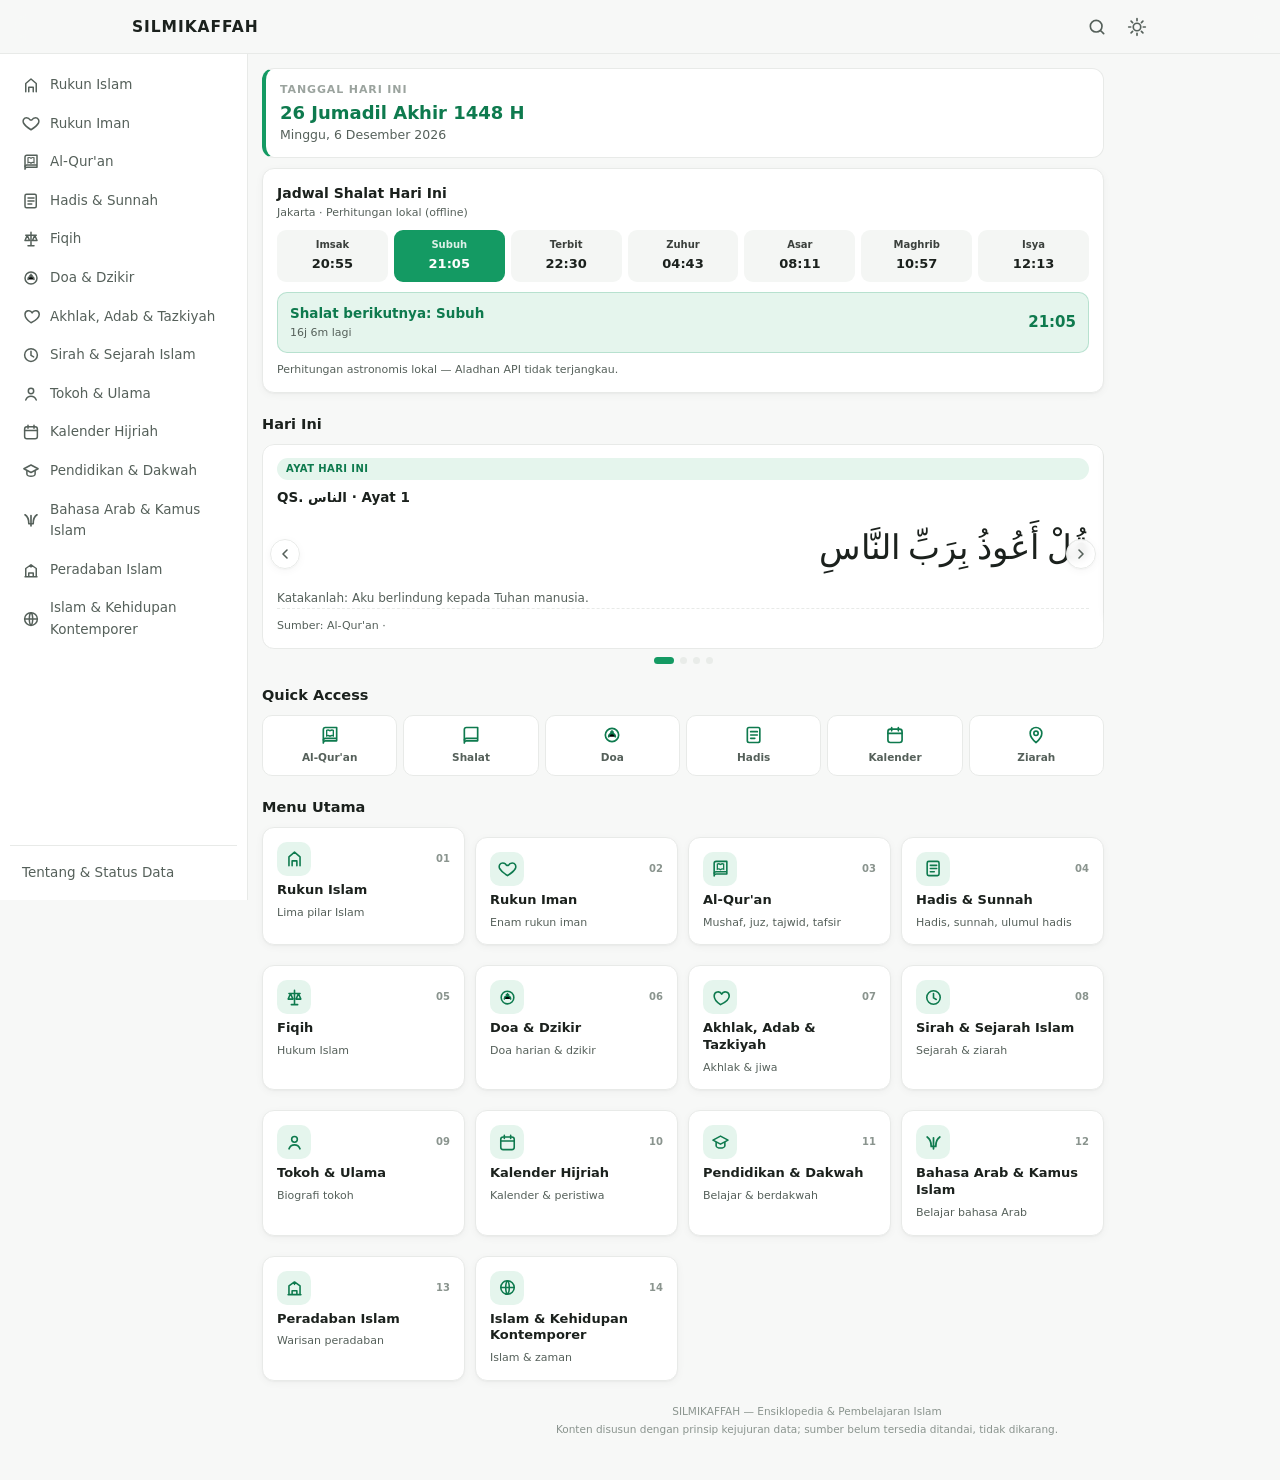
==== commit 612724d6: "Update index.html" ====
--- a/index.html
+++ b/index.html
@@ -47,27 +47,28 @@
   --transition: .16s ease;
 }
 
+/* TRUE AMOLED: latar #000 murni, kartu near-black */
 html[data-theme="dark"]{
-  --bg: #080B09;
-  --bg-soft: #0E120F;
-  --surface: #111612;
-  --surface-2: #171D18;
-  --surface-3: #222A24;
-  --text: #E7EEE9;
-  --text-2: #A6B5AB;
-  --text-3: #71807A;
+  --bg: #000000;
+  --bg-soft: #0A0A0A;
+  --surface: #0C0C0C;
+  --surface-2: #131313;
+  --surface-3: #1E1E1E;
+  --text: #EDEDED;
+  --text-2: #A6A6A6;
+  --text-3: #707070;
   --accent: #2FCF8F;
-  --accent-strong: #4CDCA3;
-  --accent-soft: #122B20;
-  --accent-text: #55DDA5;
-  --border: #222A24;
-  --shadow: 0 1px 2px rgba(0,0,0,.35), 0 2px 8px rgba(0,0,0,.30);
-  --shadow-lg: 0 6px 20px rgba(0,0,0,.45);
+  --accent-strong: #46D99F;
+  --accent-soft: #0E241B;
+  --accent-text: #57DFA6;
+  --border: #202020;
+  --shadow: 0 1px 2px rgba(0,0,0,.6), 0 2px 10px rgba(0,0,0,.5);
+  --shadow-lg: 0 6px 22px rgba(0,0,0,.7);
   --danger: #E27662;
   --warn: #DFB453;
-  --warn-bg: #2B2410;
+  --warn-bg: #241F0D;
   --info: #74B4E2;
-  --info-bg: #10222F;
+  --info-bg: #0E1C28;
 }
 
 /* ---------- Base ---------- */
@@ -332,6 +333,48 @@
 .date-hijri{font-size:calc(18px * var(--font-scale));font-weight:800;color:var(--accent-text);margin-top:2px;line-height:1.3}
 .date-masehi{font-size:calc(12.5px * var(--font-scale));color:var(--text-2);margin-top:1px}
 
+/* ---------- Iqra — halaman buku (flipbook) ---------- */
+.iqra-book{margin-top:10px}
+.iqra-viewport{overflow:hidden;border-radius:var(--radius);border:1px solid var(--border);background:var(--surface)}
+.iqra-track{display:flex;transition:transform .4s ease}
+.iqra-page{flex:0 0 100%;min-width:100%;padding:26px 18px;min-height:230px;display:flex;flex-direction:column;gap:12px}
+.iqra-page-num{font-size:calc(11px*var(--font-scale));font-weight:800;letter-spacing:.06em;color:var(--text-3);text-transform:uppercase}
+.iqra-line{font-family:var(--font-ar);font-size:calc(30px*var(--font-scale));line-height:1.9;direction:rtl;text-align:center;color:var(--text)}
+.iqra-nav{display:flex;align-items:center;justify-content:center;gap:16px;margin-top:10px}
+.iqra-btn{width:36px;height:36px;border-radius:10px;background:var(--surface);border:1px solid var(--border);display:grid;place-items:center;color:var(--text-2)}
+.iqra-btn:hover{color:var(--text);background:var(--surface-2)}
+.iqra-pos{font-size:calc(12px*var(--font-scale));font-weight:700;color:var(--text-2);font-variant-numeric:tabular-nums}
+.iqra-dots{display:flex;justify-content:center;gap:6px;margin-top:8px}
+.iqra-dots .dot{width:7px;height:7px;border-radius:99px;background:var(--surface-3);padding:0;transition:all .3s}
+.iqra-dots .dot.active{background:var(--accent);width:18px}
+
+/* ---------- Ilustrasi gerakan (SVG orisinal) ---------- */
+.pose{display:flex;flex-direction:column;align-items:center;gap:4px;background:var(--surface-2);border:1px solid var(--border);border-radius:var(--radius);padding:12px;margin:10px 0;color:var(--accent-text)}
+.pose svg{color:var(--accent-text)}
+.pose-label{font-size:calc(10.5px*var(--font-scale));color:var(--text-3)}
+
+/* ---------- Audio ayat: speaker kecil (minimal, tanpa teks) ---------- */
+.surah-head{display:flex;align-items:center;justify-content:space-between;gap:10px;margin-top:2px}
+.ayat-head{display:flex;align-items:center;justify-content:space-between;margin-bottom:4px}
+.q-speaker{
+  width:28px;height:28px;border-radius:8px;flex:none;
+  display:grid;place-items:center;
+  background:var(--accent-soft);color:var(--accent-text);
+  transition:background var(--transition),color var(--transition),transform var(--transition);
+}
+.q-speaker:hover{background:var(--accent);color:#fff}
+.q-speaker:active{transform:scale(.92)}
+.q-speaker.playing{background:var(--accent);color:#fff}
+.q-speaker.paused{background:var(--surface-3);color:var(--text)}
+.q-speaker-lg{width:34px;height:34px;border-radius:10px}
+.q-speaker-muted{width:28px;height:28px;display:grid;place-items:center;color:var(--text-3);opacity:.6}
+.ayat-num{
+  min-width:26px;height:26px;padding:0 7px;border-radius:8px;
+  display:inline-grid;place-items:center;
+  background:var(--surface-2);color:var(--text-2);
+  font-size:calc(12px * var(--font-scale));font-weight:800;font-variant-numeric:tabular-nums;
+}
+
 .prayer-card{padding:13px 14px}
 .prayer-list{display:grid;grid-template-columns:repeat(4,1fr);gap:6px;margin-top:8px}
 @media (min-width:640px){.prayer-list{grid-template-columns:repeat(7,1fr)}}
@@ -348,6 +391,29 @@
 .next-prayer .np-name{font-weight:800;color:var(--accent-text);font-size:calc(13.5px * var(--font-scale))}
 .next-prayer .np-time{font-weight:800;color:var(--accent-text);font-size:calc(15px * var(--font-scale));font-variant-numeric:tabular-nums}
 .next-prayer .np-count{font-size:calc(11px * var(--font-scale));color:var(--text-2)}
+
+/* ---------- Carousel "Hari Ini" ---------- */
+.carousel{position:relative}
+.carousel-viewport{overflow:hidden;border-radius:var(--radius)}
+.carousel-track{display:flex;transition:transform .45s ease}
+.carousel-slide{flex:0 0 100%;min-width:100%}
+.carousel-slide > .card{margin:0;min-height:178px;display:flex;flex-direction:column}
+.carousel-slide .car-article{flex:1;overflow:hidden}
+.carousel-slide .arabic-text{font-size:calc(20px * var(--font-scale));display:-webkit-box;-webkit-line-clamp:2;-webkit-box-orient:vertical;overflow:hidden}
+.carousel-slide .car-arti{display:-webkit-box;-webkit-line-clamp:2;-webkit-box-orient:vertical;overflow:hidden}
+.carousel-slide .car-foot{margin-top:auto;padding-top:8px;border-top:1px dashed var(--border)}
+.carousel-nav{
+  position:absolute;top:50%;transform:translateY(-50%);width:30px;height:30px;border-radius:50%;
+  background:color-mix(in srgb,var(--surface) 88%,transparent);border:1px solid var(--border);
+  display:grid;place-items:center;color:var(--text-2);z-index:5;box-shadow:var(--shadow);
+  backdrop-filter:blur(4px);-webkit-backdrop-filter:blur(4px);
+}
+.carousel-nav:hover{color:var(--text);background:var(--surface)}
+.carousel-nav.prev{left:8px}
+.carousel-nav.next{right:8px}
+.carousel-dots{display:flex;justify-content:center;gap:6px;margin-top:8px}
+.carousel-dots .dot{width:7px;height:7px;border-radius:99px;background:var(--surface-3);transition:all .3s ease;padding:0}
+.carousel-dots .dot.active{background:var(--accent);width:20px}
 
 .quick-access{display:grid;grid-template-columns:repeat(6,1fr);gap:6px}
 @media (max-width:479px){.quick-access{grid-template-columns:repeat(3,1fr)}}
@@ -638,6 +704,110 @@
 <!-- ===== TOAST ===== -->
 <div id="toast" class="toast" role="status" aria-live="polite"></div>
 
+
+
+
+
+
+
+
+
+
+
+
+
+
+
+
+
+
+
+
+
+
+
+
+
+
+
+
+
+
+
+
+
+
+
+
+
+
+
+
+
+
+
+
+
+
+
+
+
+
+
+
+
+
+
+
+
+
+
+
+
+
+
+
+
+
+
+
+
+
+
+
+
+
+
+
+
+
+
+
+
+
+
+
+
+
+
+
+
+
+
+
+
+
+
+
+
+
+
+
+
+
+
+
+
 <script>
 /* ============================================================
    SILMIKAFFAH — Database Inti (data-core.js)
@@ -653,14 +823,14 @@
    desc:"Syahadat, Shalat, Zakat, Puasa, serta Haji & Umrah.",
    materials:[
      {id:"syahadat", name:"Syahadat"},
-     {id:"shalat", name:"Shalat"},
-     {id:"zakat", name:"Zakat"},
-     {id:"puasa", name:"Puasa"},
+     {id:"shalat", name:"Shalat", subs:[["wajib","Shalat Wajib"],["sunnah","Shalat Sunnah"],["syarat-wajib","Syarat Wajib"],["syarat-sah","Syarat Sah"],["rukun","Rukun Shalat"],["wajib-hukum","Wajib Shalat"],["sunnah-hukum","Sunnah Shalat"],["makruh","Makruh Shalat"],["pembatal","Pembatal Shalat"],["jamaah","Shalat Berjamaah"],["bacaan","Bacaan Shalat"],["gerakan","Gerakan Shalat"],["tata-cara","Tata Cara Shalat"],["perjalanan","Shalat dalam Perjalanan"],["kondisi-khusus","Kondisi Khusus"]]},
+     {id:"zakat", name:"Zakat", subs:[["jenis","Jenis Zakat"],["ketentuan","Ketentuan Zakat"],["fitur","Kalkulator Zakat"]]},
+     {id:"puasa", name:"Puasa", subs:[["ketentuan","Ketentuan Puasa"],["wajib","Puasa Wajib (Qadha & Kafarat)"],["ramadan","Ramadan"],["sunnah","Puasa Sunnah"]]},
      {id:"haji", name:"Haji & Umrah"}]},
   {id:2, num:"02", name:"Rukun Iman", icon:"iman", short:"Enam rukun iman",
    desc:"Iman kepada Allah, Malaikat, Kitab, Rasul, Hari Akhir, Qada & Qadar.",
    materials:[
-     {id:"iman-kepada-allah", name:"Iman kepada Allah"},
+     {id:"iman-kepada-allah", name:"Iman kepada Allah", subs:[["tauhid","Tauhid"],["asmaul-husna","Asmaul Husna"],["sifat","Sifat Allah"]]},
      {id:"iman-kepada-malaikat", name:"Iman kepada Malaikat"},
      {id:"iman-kepada-kitab", name:"Iman kepada Kitab"},
      {id:"iman-kepada-rasul", name:"Iman kepada Rasul"},
@@ -672,22 +842,24 @@
      {id:"mushaf", name:"Mushaf"},
      {id:"juz", name:"Juz 1–30"},
      {id:"juz-amma", name:"Juz 'Amma"},
-     {id:"iqra", name:"Iqra 1–6"},
+     {id:"iqra", name:"Iqra 1–6", subs:[["level","Tahap Pembelajaran"]]},
      {id:"tajwid", name:"Tajwid"},
      {id:"tafsir", name:"Tafsir & Ulumul Qur'an"}]},
   {id:4, num:"04", name:"Hadis & Sunnah", icon:"hadis", short:"Hadis, sunnah, ulumul hadis",
    desc:"Kumpulan hadis, pembahasan sunnah, ulumul hadis, dan syarah.",
    materials:[
-     {id:"hadis", name:"Hadis"},
+     {id:"hadis", name:"Hadis", subs:[["pilihan","Koleksi Hadis"],["kitab","Koleksi Kitab"]]},
      {id:"sunnah", name:"Sunnah"},
      {id:"ulumul-hadis", name:"Ulumul Hadis"},
      {id:"syarah-hadis", name:"Syarah Hadis"}]},
   {id:5, num:"05", name:"Fiqih", icon:"fiqih", short:"Hukum Islam",
-   desc:"Fiqih ibadah, muamalah, keluarga, kontemporer, ushul, kaidah, maqashid.",
+   desc:"Thaharah, ibadah, muamalah, munakahat, waris, ushul, kaidah, maqashid, dan kontemporer.",
    materials:[
-     {id:"fiqih-ibadah", name:"Fiqih Ibadah"},
-     {id:"fiqih-muamalah", name:"Fiqih Muamalah"},
-     {id:"fiqih-keluarga", name:"Fiqih Keluarga"},
+     {id:"thaharah", name:"Thaharah"},
+     {id:"fiqih-ibadah", name:"Ibadah"},
+     {id:"fiqih-muamalah", name:"Muamalah"},
+     {id:"fiqih-keluarga", name:"Munakahat / Keluarga"},
+     {id:"waris", name:"Waris & Faraidh"},
      {id:"fiqih-kontemporer", name:"Fiqih Kontemporer"},
      {id:"ushul-fiqih", name:"Ushul Fiqih"},
      {id:"kaidah-fiqih", name:"Kaidah Fiqih"},
@@ -695,26 +867,27 @@
   {id:6, num:"06", name:"Doa & Dzikir", icon:"doa", short:"Doa harian & dzikir",
    desc:"Doa harian, doa ibadah, dzikir pagi-petang, dan dzikir setelah shalat.",
    materials:[
-     {id:"doa", name:"Doa"},
-     {id:"dzikir", name:"Dzikir"}]},
+     {id:"doa", name:"Doa", subs:[["harian","Doa Harian"],["tidur","Doa Tidur"],["makan","Doa Makan"],["belajar","Doa Belajar"],["perjalanan","Doa Perjalanan"],["keluarga","Doa Keluarga"],["perlindungan","Doa Perlindungan"],["masjid","Doa Masjid"],["kesulitan","Doa Kesulitan & Kesehatan"],["setelah-shalat","Doa setelah Shalat"],["ramadan","Doa Ramadan"]]},
+     {id:"dzikir", name:"Dzikir", subs:[["pagi","Dzikir Pagi"],["petang","Dzikir Petang"],["setelah-shalat","Dzikir setelah Shalat"],["tidur","Dzikir sebelum Tidur"]]}]},
   {id:7, num:"07", name:"Akhlak, Adab & Tazkiyah", icon:"akhlak", short:"Akhlak & jiwa",
    desc:"Akhlak mulia, adab keseharian, dan penyucian jiwa (tazkiyah).",
    materials:[
-     {id:"akhlak", name:"Akhlak"},
-     {id:"adab", name:"Adab"},
-     {id:"tazkiyah", name:"Tazkiyah"}]},
+     {id:"akhlak", name:"Akhlak", subs:[["terpuji","Akhlak Terpuji"],["tercela","Akhlak Tercela"]]},
+     {id:"adab", name:"Adab", subs:[["kepada-allah","Adab kepada Allah"],["kepada-rasul","Adab kepada Rasul"],["orang-tua","Adab kepada Orang Tua"],["guru","Adab kepada Guru"],["sesama","Adab kepada Sesama"],["belajar","Adab Belajar"],["makan","Adab Makan"],["tidur","Adab Tidur"],["bertamu","Adab Bertamu"],["berbicara","Adab Berbicara"],["media","Adab Bermedia"]]},
+     {id:"tazkiyah", name:"Tazkiyah", subs:[["taubat","Taubat"],["muhasabah","Muhasabah"],["penyakit-hati","Penyakit Hati"],["pembinaan","Pembinaan Diri"]]}]},
   {id:8, num:"08", name:"Sirah & Sejarah Islam", icon:"sirah", short:"Sejarah & ziarah",
    desc:"Perjalanan hidup Nabi Muhammad ﷺ, sejarah Islam, dan eksplorasi ziarah.",
    materials:[
-     {id:"sirah-nabi", name:"Sirah Nabi Muhammad ﷺ"},
-     {id:"sahabat", name:"Sahabat & Generasi Awal"},
-     {id:"sejarah-islam", name:"Sejarah Islam"},
-     {id:"peristiwa", name:"Peristiwa Sejarah"},
-     {id:"ziarah", name:"Ziarah"}]},
+      {id:"masa-sebelum-islam", name:"Masa Sebelum Islam"},
+      {id:"sirah-nabi", name:"Sirah Nabi Muhammad ﷺ"},
+      {id:"sahabat", name:"Sahabat & Generasi Awal"},
+      {id:"perang", name:"Perang & Ekspedisi"},
+      {id:"sejarah-islam", name:"Sejarah Islam"},
+      {id:"peristiwa", name:"Peristiwa Sejarah"},
+      {id:"ziarah", name:"Ziarah"}]},
   {id:9, num:"09", name:"Tokoh & Ulama", icon:"tokoh", short:"Biografi tokoh",
-   desc:"Nabi, sahabat, ulama, ilmuwan Muslim, dan tokoh perempuan Muslim.",
+   desc:"Sahabat, tabi'in, ulama, ilmuwan Muslim, dan tokoh perempuan Muslim. Kisah nabi & rasul ada di Rukun Iman → Iman kepada Rasul.",
    materials:[
-     {id:"nabi-rasul", name:"Nabi & Rasul"},
      {id:"sahabat-tabiin", name:"Sahabat & Tabi'in"},
      {id:"ulama", name:"Ulama & Imam"},
      {id:"ilmuwan", name:"Ilmuwan Muslim"},
@@ -2509,6 +2682,729 @@
   ayat:["2:255","112:1","103:1","113:1","114:1","1:5"],
   hadis:["hadis-niat","hadis-cinta-saudara","hadis-berkata-baik","hadis-khairukum","hadis-muslim-sejati"],
   doa:["doa-bangun-tidur","sayyidul-istighfar","doa-meminta-ilmu","doa-kedua-orangtua","doa-perjalanan"]
+};
+
+</script>
+<script>
+/* ============================================================
+   SILMIKAFFAH — Revisi Hierarki & Pelengkapan Data (data-extra6.js)
+   1) PATCH struktur: sub/material/urutan entri lama
+   2) ENTRI BARU yang jujur & terverifikasi (sesuai daftar revisi)
+   ============================================================ */
+
+/* ================= 1) PATCH STRUKTUR ================= */
+function patch(id, fn){ const e = getEntry(id); if(e) fn(e); }
+
+/* --- Shalat: pecah "ketentuan" & "kondisi khusus" sesuai hierarki baru --- */
+const SHALAT_SUBS = [
+  ["syarat-wajib-shalat","syarat-wajib"],["syarat-sah-shalat","syarat-sah"],
+  ["rukun-shalat","rukun"],["wajib-shalat","wajib-hukum"],["sunnah-shalat","sunnah-hukum"],
+  ["makruh-shalat","makruh"],["pembatal-shalat","pembatal"],["jamaah-shalat","jamaah"],["shalat-jumat","jamaah"],
+  ["shalat-musafir","perjalanan"],["jamak","perjalanan"],["qashar","perjalanan"],
+  ["shalat-sakit","kondisi-khusus"],["shalat-jenazah","kondisi-khusus"],["jadwal-shalat","kondisi-khusus"]
+];
+SHALAT_SUBS.forEach(([id,sub])=>patch(id, e=>{ e.sub = sub; }));
+
+/* --- Puasa: kelompokkan ke ketentuan / wajib / ramadan / sunnah --- */
+const PUASA_SUBS = [
+  ["syarat-puasa","ketentuan"],["rukun-puasa","ketentuan"],["niat-puasa","ketentuan"],
+  ["waktu-puasa","ketentuan"],["imsak","ketentuan"],["sahur","ketentuan"],["berbuka","ketentuan"],
+  ["pembatal-puasa","ketentuan"],["tidak-membatalkan","ketentuan"],["puasa-sakit","ketentuan"],["puasa-musafir","ketentuan"],
+  ["qadha-puasa","wajib"],["fidyah","wajib"],
+  ["puasa-ramadan","ramadan"],["adab-ramadan","ramadan"],["itikaf","ramadan"],["lailatul-qadar","ramadan"],
+  ["tarawih","ramadan"],["idulfitri","ramadan"],
+  ["puasa-sunnah","sunnah"],["puasa-senin-kamis","sunnah"],["puasa-ayyamul-bidh","sunnah"],["puasa-arafah","sunnah"],
+  ["puasa-asyura","sunnah"],["puasa-tasua","sunnah"],["puasa-syawal","sunnah"],["puasa-daud","sunnah"]
+];
+PUASA_SUBS.forEach(([id,sub])=>patch(id, e=>{ e.sub = sub; }));
+
+/* --- Doa & Dzikir: subkategori --- */
+const DOA_SUBS = [
+  ["doa-masuk-rumah","harian"],["doa-keluar-rumah","harian"],
+  ["doa-bangun-tidur","tidur"],["doa-sebelum-tidur","tidur"],
+  ["doa-sebelum-makan","makan"],["doa-sesudah-makan","makan"],
+  ["doa-meminta-ilmu","belajar"],["doa-perjalanan","perjalanan"],["doa-kedua-orangtua","keluarga"],
+  ["sayyidul-istighfar","perlindungan"]
+];
+DOA_SUBS.forEach(([id,sub])=>patch(id, e=>{ e.sub = sub; }));
+const DZIKIR_SUBS = [
+  ["dzikir-pagi","pagi"],["dzikir-petang","petang"],["dzikir-setelah-shalat","setelah-shalat"],["dzikir-sebelum-tidur","tidur"]
+];
+DZIKIR_SUBS.forEach(([id,sub])=>patch(id, e=>{ e.sub = sub; }));
+
+/* --- Akhlak, Adab, Tazkiyah --- */
+["ikhlas","sabar","syukur","tawakal","jujur","amanah","tawadhu","kasih-sayang","adil"].forEach(id=>patch(id, e=>{ e.sub="terpuji"; }));
+[
+  ["adab-orangtua","orang-tua"],["adab-belajar","belajar"],["adab-makan","makan"],["adab-tidur","tidur"],
+  ["adab-berbicara","berbicara"],["adab-mediasosial","media"]
+].forEach(([id,sub])=>patch(id, e=>{ e.sub = sub; }));
+[["taubat","taubat"],["muhasabah","muhasabah"],["penyakit-hati","penyakit-hati"]].forEach(([id,sub])=>patch(id, e=>{ e.sub = sub; }));
+
+/* --- Fiqih: thaharah & waris jadi materi sendiri --- */
+["thaharah","wudhu","tayamum","mandi","najis","hadats","istinja","air"].forEach(id=>patch(id, e=>{ e.material="thaharah"; }));
+patch("waris", e=>{ e.material="waris"; });
+
+/* --- Judul & placeholder "dan lainnya" --- */
+patch("shalat", e=>{
+  e.title = "Pengertian Shalat";
+  e.summary = "Pengertian shalat secara bahasa dan syariat, serta kedudukannya sebagai rukun Islam kedua.";
+  e.body = [
+    {h:"Pengertian", p:["Shalat secara bahasa berarti doa; secara syariat adalah serangkaian perkataan dan perbuatan tertentu yang dibuka dengan takbiratul ihram dan ditutup dengan salam, dengan syarat dan rukun tertentu."]},
+    {h:"Dalil wajib", p:["Shalat lima waktu diwajibkan langsung tanpa perantara pada peristiwa Isra' Mi'raj, dan disebutkan berulang dalam Al-Qur'an: \"Sesungguhnya shalat itu adalah kewajiban yang ditentukan waktunya atas orang-orang yang beriman.\" (QS. An-Nisa' 4:103)."]},
+    {h:"Rumah utama", p:["Seluruh materi tata cara, gerakan, bacaan, dan ketentuan shalat dikembangkan di bawah materi ini. Menu Fiqih, Doa, Hadis, dan fitur lain menautkan ke sini (relasi), tidak membuat artikel shalat kedua."]}
+  ];
+  e.related = ["kedudukan-shalat","shalat-wajib","tata-cara-shalat","rukun-shalat","fiqih-ibadah"];
+});
+patch("shalat-sunnah", e=>{
+  e.summary = "Shalat yang dianjurkan: rawatib, dhuha, tahajud, witir, tarawih, tahiyyatul masjid, istikharah, hajat, istisqa, gerhana, dan taubat.";
+});
+patch("puasa", e=>{
+  const sec = e.body.find(b=>b.h==="Pembagian");
+  if(sec && sec.list) sec.list[1] = "Puasa sunnah: Senin-Kamis, Ayyamul Bidh (13-14-15), Arafah, Asyura, Tasu'a, Syawal, dan Daud (selang-seling).";
+});
+patch("puasa-sunnah", e=>{
+  e.summary = "Puasa yang dianjurkan di luar Ramadan: Senin-Kamis, Ayyamul Bidh, Arafah, Asyura, Tasu'a, Syawal, dan Daud.";
+});
+patch("haji", e=>{
+  e.body[0].p[0] = "Haji adalah menyengaja Baitullah (Ka'bah) untuk menunaikan amalan tertentu — ihram, tawaf, sa'i, wukuf di Arafah, mabit, melontar jumrah, dan tahallul — pada waktu tertentu, dengan syarat-syarat tertentu.";
+});
+patch("akad", e=>{
+  e.body[0].list[0] = "Akad jual beli (bai'), sewa (ijarah), kerja sama (syirkah/mudharabah), bagi hasil (muzara'ah), pesanan (salam), dan istishna' (pemesanan barang jadi).";
+});
+patch("doa", e=>{
+  e.body[1].p[0] = "Doa harian (makan, tidur, rumah, perjalanan, belajar), doa perlindungan, doa keluarga, doa kesulitan, doa kesehatan, dan doa setelah shalat — masing-masing sebagai entri di bawah materi ini.";
+});
+patch("hadis", e=>{
+  e.body[0].p[0] = "Hadis adalah sumber hukum kedua setelah Al-Qur'an. \"Tema\" dalam hadis bukan menu utama, melainkan tag/filter: Aqidah, Ibadah, Akhlak, Muamalah, Keluarga, Pendidikan, Doa, Ramadan, Shalat, dan Puasa. Satu hadis dapat memiliki banyak tag.";
+});
+
+/* --- Urutan tampil (order) per materi --- */
+const ORD = {
+  /* syahadat */
+  "syahadat":1,"dua-kalimat-syahadat":2,"shahada-tauhid":3,"shahada-rasul":4,"syahadat-makna":5,"syahadat-syarat":6,"syahadat-konsekuensi":7,"syahadat-dalil":8,
+  /* shalat */
+  "shalat":1,"kedudukan-shalat":2,
+  "shalat-wajib":1,"subuh":2,"zuhur":3,"asar":4,"maghrib":5,"isya":6,
+  "shalat-sunnah":1,"rawatib":2,"dhuha":3,"tahajud":4,"witir":5,"tarawih":6,"tahiyyatul-masjid":7,"istikharah":8,"hajat":9,"gerhana":10,"istisqa":11,"shalat-taubat":12,
+  "syarat-wajib-shalat":1,"syarat-sah-shalat":1,"rukun-shalat":1,"wajib-shalat":1,"sunnah-shalat":1,"makruh-shalat":1,"pembatal-shalat":1,
+  "jamaah-shalat":1,"shalat-jumat":2,
+  "bacaan-takbir":1,"bacaan-iftitah":2,"bacaan-fatihah":3,"bacaan-rukuk":4,"bacaan-itidal":5,"bacaan-sujud":6,"bacaan-duduk":7,"bacaan-tasyahud":8,"bacaan-shalawat":9,"bacaan-salam":10,
+  "tata-cara-shalat":1,
+  "shalat-musafir":1,"jamak":2,"qashar":3,
+  "shalat-sakit":1,"shalat-jenazah":2,"jadwal-shalat":3,
+  /* zakat */
+  "zakat":1,"hukum-zakat":2,"zakat-fitrah":3,"zakat-mal":4,"zakat-nishab":5,"zakat-haul":6,"mustahik":7,"muzakki":8,"zakat-emas":9,"zakat-perak":10,"zakat-uang":11,"zakat-perdagangan":12,"zakat-pertanian":13,"zakat-peternakan":14,"zakat-penghasilan":15,"cara-menghitung-zakat":16,"zakat-kalkulator":17,"penyaluran-zakat":18,
+  /* puasa */
+  "puasa":1,"hukum-puasa":2,
+  "syarat-puasa":1,"rukun-puasa":2,"niat-puasa":3,"waktu-puasa":4,"imsak":5,"sahur":6,"berbuka":7,"pembatal-puasa":8,"tidak-membatalkan":9,"puasa-sakit":10,"puasa-musafir":11,
+  "qadha-puasa":1,"fidyah":2,"kafarat-puasa":3,
+  "puasa-ramadan":1,"adab-ramadan":2,"itikaf":3,"lailatul-qadar":4,"tarawih":5,"tadarus":6,"amalan-ramadan":7,"idulfitri":8,
+  "puasa-sunnah":1,"puasa-senin-kamis":2,"puasa-ayyamul-bidh":3,"puasa-arafah":4,"puasa-asyura":5,"puasa-tasua":6,"puasa-syawal":7,"puasa-daud":8,
+  /* haji */
+  "haji":1,"umrah":2,"syarat-haji":3,"rukun-haji":4,"sunnah-haji":5,"miqat":6,"ihram":7,"larangan-ihram":8,"talbiyah":9,"tawaf":10,"sai":11,"wukuf":12,"mabit":13,"melontar-jumrah":14,"tahallul":15,"dam":16,"tata-cara-haji":17,"tata-cara-umrah":18,
+  /* rukun iman */
+  "iman":1,"iman-kepada-allah":1,"dalil-iman-kepada-allah":2,"hikmah-iman-kepada-allah":3,
+  "tauhid":1,"tauhid-rububiyah":2,"tauhid-uluhiyah":3,
+  "asmaul-husna":1,
+  "asma-wa-sifat":1,"sifat-allah":2,
+  "iman-kepada-malaikat":1,"dalil-malaikat":2,"sifat-malaikat":3,"hikmah-malaikat":4,
+  "iman-kepada-kitab":1,
+  "iman-kepada-rasul":1,"dalil-rasul":2,"nabi-rasul-25":3,"sifat-rasul":4,"mukjizat-rasul":5,"keteladanan-rasul":6,"ulul-azmi":7,
+  "iman-kepada-hari-akhir":1,"tanda-kiamat":2,"kematian":3,"kebangkitan":4,"hisab-mizan-shirath":5,"surga":6,"neraka":7,
+  "iman-kepada-qada-qadar":1,"ikhtiar-tawakal":2,"hikmah-qada-qadar":3,
+  /* tajwid */
+  "tajwid":1,"makharijul-huruf":2,"sifat-huruf":3,"nun-mati":4,"idgham":5,"ikhfa":6,"iqlab":7,"izhar":8,"mim-mati":9,"mad":10,"qalqalah":11,"ghunnah":12,"waqaf":13,
+  /* fiqih */
+  "thaharah":1,"wudhu":2,"tayamum":3,"mandi":4,"najis":5,"hadats":6,"istinja":7,"air":8,
+  "fiqih-ibadah":1,"fiqih-muamalah":1,"jual-beli":2,"riba":3,"utang-piutang":4,"sewa":5,"akad":6,"transaksi-digital":7,"fiqih-ekonomi":8,
+  "fiqih-keluarga":1,"pernikahan":2,"khitbah":3,"akad-nikah":4,"mahar":5,"nafkah":6,"talak":7,"waris":1,
+  "ushul-fiqih":1,"dalil-hukum":2,"ijma":3,"qiyas":4,"ijtihad":5,"maslahah":6,"urf":7,"istihsan":8,
+  "kaidah-fiqih":1,"kaidah-niat":2,"kaidah-yaqin":3,"kaidah-masyaqqah":4,"kaidah-dharar":5,
+  "maqashid-syariah":1,"fiqih-kontemporer":1,
+  /* doa & dzikir */
+  "doa":1,"dzikir":1,
+  "doa-masuk-rumah":1,"doa-keluar-rumah":2,"doa-bangun-tidur":1,"doa-sebelum-tidur":2,"doa-sebelum-makan":1,"doa-sesudah-makan":2,"doa-meminta-ilmu":1,"doa-perjalanan":1,"doa-kedua-orangtua":1,"sayyidul-istighfar":1,"doa-setelah-shalat":1,"doa-ramadan":1,
+  "dzikir-pagi":1,"dzikir-petang":1,"dzikir-setelah-shalat":1,"dzikir-sebelum-tidur":1,
+  /* akhlak, adab, tazkiyah */
+  "akhlak":1,"ikhlas":1,"sabar":2,"syukur":3,"tawakal":4,"jujur":5,"amanah":6,"tawadhu":7,"kasih-sayang":8,"adil":9,"akhlak-tercela":1,
+  "adab":1,"adab-kepada-allah":1,"adab-kepada-rasul":1,"adab-orangtua":1,"adab-guru":1,"adab-sesama":1,"adab-belajar":1,"adab-makan":1,"adab-tidur":1,"adab-bertamu":1,"adab-berbicara":1,"adab-mediasosial":1,
+  "tazkiyah":1,"taubat":1,"muhasabah":1,"penyakit-hati":1,"pembinaan-diri":1,
+  /* sirah */
+  "masa-sebelum-islam":1,"sirah":1,"kelahiran-nabi":2,"masa-kecil-nabi":3,"pernikahan-nabi":4,"awal-wahyu":5,"dakwah-makkah":6,"hijrah":7,"periode-madinah":8,"fathu-makkah":9,"haji-wada":10,"wafat-nabi":11,
+  "khulafaur-rasyidin":1,"perang-badar":1,"perang-uhud":2,"perang-khandaq":3,
+  "sejarah-islam":1,"islam-nusantara":2,"peristiwa-sejarah":1,
+  "ziarah":1,"ziarah-kubur":2,"adab-ziarah":3,"doa-ziarah-kubur":4,
+  /* tokoh */
+  "tokoh":1,"nabi-muhammad":1,"abu-bakar":1,"umar":1,"utsman":1,"ali":1,"bilal":1,"khadijah":1,"aisyah":1,
+  "imam-syafii":1,"imam-bukhari":2,"imam-muslim":3,"imam-malik":4,"imam-ahmad":5,
+  "ibnu-sina":1,"al-khwarizmi":2,"ibnu-khaldun":3,"nawawi-banten":1,"hamka":2,
+  /* pendidikan & dakwah */
+  "pendidikan-islam":1,"dasar-pendidikan-islam":2,"adab-menuntut-ilmu":3,"metode-belajar":4,"hafalan":5,"pendidikan-anak":6,"peran-orangtua":7,"peran-guru":8,"literasi-islam":9,
+  "dakwah":1,"metode-dakwah":2,"etika-dakwah":3,"dakwah-digital":4,
+  /* arab */
+  "bahasa-arab":1,"huruf-hijaiyah":2,"harakat":3,"kosakata":4,"nahwu":1,"isim":2,"fil":3,"sharaf":1,"balaghah":1,"kamus-islam":1,
+  /* peradaban & kontemporer */
+  "peradaban":1,"kota-islam":2,"masjid-bersejarah":3,"ilmu-pengetahuan":1,"kedokteran-islam":2,"matematika-islam":3,"astronomi-islam":4,"perdagangan-islam":1,"seni-peradaban":1,
+  "kontemporer":1,"islam-dan-teknologi":2,"islam-dan-ai":3,"etika-media-sosial":1,"ekonomi-modern":1,"kesehatan-lingkungan":1,"tantangan-generasi-muda":1
+};
+Object.keys(ORD).forEach(k=>{ const e=getEntry(k); if(e) e.order = ORD[k]; });
+DB.ENTRIES.filter(e=>e.type==="movement").forEach(e=>{ if(e.sequence) e.order = e.sequence; });
+
+/* ================= 2) ENTRI BARU ================= */
+/* --- Menu 1 · Syahadat --- */
+addEntry({id:"dua-kalimat-syahadat", menu:1, material:"syahadat", type:"article", title:"Dua Kalimat Syahadat", summary:"Syahadatain: kalimat tauhid dan kalimat pengakuan kerasulan.",
+  arabic:{text:"لَا إِلَٰهَ إِلَّا اللهُ مُحَمَّدٌ رَسُولُ اللهِ",translit:"La ilaha illallah, Muhammadur rasulullah",arti:"Tiada tuhan selain Allah, Muhammad adalah utusan Allah.",audio:"",audio_src:"",source:""},
+  body:[{h:"Penjelasan", p:["Dua kalimat syahadat (syahadatain) diucapkan bersamaan saat masuk Islam dan diulang dalam shalat (tasyahud). Kalimat pertama menetapkan keesaan Allah; kalimat kedua mengakui kenabian Muhammad ﷺ."]}],
+  sources:["muslim"], related:["syahadat","shahada-tauhid","shahada-rasul"], tags:["akidah","syahadat"]});
+addEntry({id:"syahadat-makna", menu:1, material:"syahadat", type:"article", title:"Makna Syahadat", summary:"Makna lafaz dan konsekuensi keyakinan dalam dua kalimat syahadat.",
+  body:[{h:"Makna lafaz", list:["\"La ilaha\" (tiada tuhan): menafikan segala sesembahan selain Allah.","\"Illallah\" (selain Allah): menetapkan ibadah hanya untuk Allah.","\"Muhammadur rasulullah\": membenarkan kerasulan, syariat, dan sunnah beliau."]}],
+  sources:["quran"], related:["dua-kalimat-syahadat","syahadat-makna"], tags:["akidah","syahadat"]});
+addEntry({id:"syahadat-syarat", menu:1, material:"syahadat", type:"article", title:"Syarat Syahadat", summary:"Syarat diterimanya syahadat menurut ulama akidah.",
+  body:[{h:"Syarat", list:["Ilmu — mengetahui maknanya, bukan sekadar hafal.","Yakin — tanpa keraguan sedikit pun.","Ikhlas — bersih dari syirik dan riya'.","Jujur — sesuai antara lisan dan hati.","Cinta — mencintai kalimat ini dan konsekuensinya.","Tunduk — mengamalkan konsekuensinya.","Menerima — tidak menolak konsekuensinya."]},
+  {h:"Catatan", p:["Ringkasan ini mengikuti pembahasan para ulama akidah; rujukan rinci pada kitab syarah tauhid."]}],
+  sources:["app"], related:["syahadat","syahadat-konsekuensi"], tags:["akidah","syahadat"]});
+addEntry({id:"syahadat-konsekuensi", menu:1, material:"syahadat", type:"article", title:"Konsekuensi Syahadat", summary:"Apa yang wajib dilakukan setelah mengucapkan syahadat.",
+  body:[{h:"Konsekuensi", list:["Beribadah hanya kepada Allah dan meninggalkan segala bentuk kesyirikan.","Mengikuti sunnah Rasulullah ﷺ dalam seluruh aspek kehidupan.","Mencintai Allah dan Rasul-Nya di atas segalanya.","Mencintai kaum mukminin dan berlepas dari kekufuran."]}],
+  sources:["quran"], related:["syahadat","syahadat-syarat"], tags:["akidah","syahadat"]});
+addEntry({id:"syahadat-dalil", menu:1, material:"syahadat", type:"article", title:"Dalil Syahadat", summary:"Dalil Al-Qur'an dan hadis tentang syahadat.",
+  body:[{h:"Dalil", list:["QS. Ali 'Imran 3:18 — \"Allah menyatakan bahwa tiada tuhan selain Dia...\"","QS. Muhammad 47:19 — \"...maka ketahuilah bahwa tiada tuhan selain Allah...\"","Hadis: \"Islam dibangun di atas lima perkara: bersaksi bahwa tiada tuhan selain Allah dan Muhammad utusan Allah...\" (HR. Bukhari no. 8, Muslim no. 16)."]}],
+  sources:["quran","bukhari","muslim"], related:["syahadat","dua-kalimat-syahadat"], tags:["akidah","syahadat"]});
+
+/* --- Menu 1 · Shalat --- */
+addEntry({id:"kedudukan-shalat", menu:1, material:"shalat", type:"article", title:"Kedudukan Shalat", summary:"Shalat adalah tiang agama dan amalan pertama yang dihisab.",
+  body:[{h:"Kedudukan", p:["Shalat adalah rukun Islam kedua, amalan pertama yang dihisab pada hari kiamat, dan pembeda antara iman dan kekufuran: \"...perjanjian antara kami dan mereka adalah shalat; barang siapa meninggalkannya, sungguh ia kafir.\" (HR. Tirmidzi no. 2621, sahih)."]},
+  {h:"Tiang agama", p:["\"Shalat adalah tiang agama; barang siapa menegakkannya, sungguh ia telah menegakkan agama, dan barang siapa merobohkannya, sungguh ia merobohkan agama.\" (redaksi masyhur; sanadnya perlu diteliti)."]}],
+  sources:["tirmidzi"], related:["shalat","shalat-wajib"], tags:["ibadah","shalat"]});
+addEntry({id:"shalat-taubat", menu:1, material:"shalat", sub:"sunnah", type:"article", title:"Shalat Taubat", summary:"Dua rakaat taubat bagi yang berbuat dosa, lalu beristighfar.",
+  body:[{h:"Ketentuan", p:["Rasulullah ﷺ bersabda: \"Tidaklah seorang hamba berbuat dosa lalu bersuci dengan baik, shalat dua rakaat, kemudian beristighfar kepada Allah, melainkan Allah mengampuninya.\" (HR. Abu Dawud no. 1521, hasan)."]}],
+  sources:["abudawud"], related:["shalat-sunnah","taubat"], tags:["ibadah","shalat sunnah"]});
+addEntry({id:"istisqa", menu:1, material:"shalat", sub:"sunnah", type:"article", title:"Shalat Istisqa' (Minta Hujan)", summary:"Shalat sunnah dua rakaat untuk memohon hujan saat kekeringan.",
+  body:[{h:"Ketentuan", p:["Dikerjakan berjamaah dua rakaat dengan khutbah, diakhiri doa memohon hujan. Rasulullah ﷺ melakukannya saat kaumnya tertimpa kekeringan (HR. Bukhari no. 1012, Muslim no. 897)."]}],
+  sources:["bukhari","muslim"], related:["shalat-sunnah","doa"], tags:["ibadah","shalat sunnah"]});
+
+/* --- Menu 1 · Zakat --- */
+addEntry({id:"hukum-zakat", menu:1, material:"zakat", type:"article", title:"Hukum Zakat", summary:"Zakat wajib bagi yang memenuhi syarat; meninggalkannya adalah dosa besar.",
+  body:[{h:"Dalil", list:["QS. Al-Baqarah 2:43 — \"...dirikanlah shalat dan tunaikanlah zakat...\"","QS. At-Taubah 9:103 — \"Ambillah zakat dari harta mereka...\"","Nabi ﷺ mewajibkan zakat dan mengutus petugas penariknya (HR. Bukhari no. 1395)."]}],
+  sources:["quran","bukhari"], related:["zakat","zakat-mal"], tags:["zakat","hukum"]});
+addEntry({id:"cara-menghitung-zakat", menu:1, material:"zakat", type:"guide", title:"Cara Menghitung Zakat", summary:"Langkah umum menghitung zakat mal: cek nishab, haul, lalu keluarkan 2,5%.",
+  body:[{h:"Langkah", list:["Tentukan jenis harta (emas, uang, dagangan, penghasilan, panen, ternak).","Cek nishab: senilai 85 gram emas (atau 595 gram perak) untuk zakat mal; 5 wasaq (±653 kg) untuk pertanian.","Cek haul (satu tahun) kecuali pertanian dan rikaz.","Kurangi utang jatuh tempo yang menjadi tanggungan.","Keluarkan 2,5% (pertanian: 10% atau 5% sesuai pengairan)."]},
+  {h:"Alat", p:["Gunakan Kalkulator Zakat pada materi ini — metode dan rinciannya ditampilkan transparan."]}],
+  sources:["baznas"], related:["zakat","zakat-kalkulator","zakat-nishab"], tags:["zakat","kalkulator"]});
+
+/* --- Menu 1 · Puasa --- */
+addEntry({id:"hukum-puasa", menu:1, material:"puasa", type:"article", title:"Hukum Puasa", summary:"Puasa Ramadan wajib; dalilnya QS. Al-Baqarah 2:183-185.",
+  body:[{h:"Dalil", list:["QS. Al-Baqarah 2:183 — \"...diwajibkan atas kamu berpuasa sebagaimana diwajibkan atas orang-orang sebelum kamu...\"","QS. Al-Baqarah 2:185 — \"...barang siapa di antara kamu hadir (di negeri tempat tinggalnya) pada bulan itu, maka berpuasalah...\"","Rasulullah ﷺ: \"Islam dibangun di atas lima perkara... dan puasa Ramadan.\" (HR. Bukhari no. 8, Muslim no. 16)."]}],
+  sources:["quran","bukhari","muslim"], related:["puasa","puasa-ramadan"], tags:["puasa","hukum"]});
+addEntry({id:"kafarat-puasa", menu:1, material:"puasa", sub:"wajib", type:"article", title:"Kafarat Puasa", summary:"Tebusan bagi yang membatalkan puasa Ramadan dengan hubungan suami istri di siang hari.",
+  body:[{h:"Ketentuan", list:["Urutan: memerdekakan budak → puasa dua bulan berturut-turut → memberi makan 60 orang miskin.","Dalil: hadis tentang lelaki yang menggauli istrinya di siang Ramadan (HR. Bukhari no. 1936, Muslim no. 1111).","Catatan: tetap wajib qadha di samping kafarat."]}],
+  sources:["bukhari","muslim"], related:["qadha-puasa","pembatal-puasa"], tags:["puasa","kafarat"]});
+addEntry({id:"tadarus", menu:1, material:"puasa", sub:"ramadan", type:"article", title:"Tadarus Al-Qur'an", summary:"Saling membacakan Al-Qur'an — amalan utama Ramadan.",
+  body:[{h:"Dalil", p:["Setiap Ramadan, Jibril bertadarus Al-Qur'an bersama Nabi ﷺ (HR. Bukhari no. 1902, Muslim no. 4268). Tadarus dapat dilakukan sendiri, berpasangan, atau dalam halaqah."]}],
+  sources:["bukhari","muslim"], related:["puasa-ramadan","alquran","juz-amma"], tags:["ramadan","al-quran"]});
+addEntry({id:"amalan-ramadan", menu:1, material:"puasa", sub:"ramadan", type:"article", title:"Amalan Ramadan", summary:"Amalan utama di bulan Ramadan: puasa, qiyam, tadarus, sedekah, dan i'tikaf.",
+  body:[{h:"Amalan", list:["Puasa dan menahan diri dari hal yang membatalkan.","Qiyamul lail: tarawih dan witir.","Tadarus dan tilawah Al-Qur'an.","Sedekah dan memberi makan orang berbuka.","I'tikaf di sepuluh malam terakhir.","Memperbanyak doa, istighfar, dan dzikir."]}],
+  sources:["bukhari","muslim"], related:["puasa-ramadan","tarawih","tadarus","itikaf"], tags:["ramadan","amalan"]});
+
+/* --- Menu 1 · Haji --- */
+addEntry({id:"sunnah-haji", menu:1, material:"haji", type:"article", title:"Sunnah Haji", summary:"Amalan yang disunnahkan dalam haji dan menambah kesempurnaan.",
+  body:[{h:"Sunnah", list:["Talbiyah dengan suara keras bagi laki-laki.","Tawaf qudum (tawaf kedatangan).","Berdoa dan dzikir di Arafah, Muzdalifah, dan Mina.","Mencukur rambut saat tahallul.","Memperbanyak sedekah selama musim haji."]}],
+  sources:["fiqihsunnah"], related:["haji","talbiyah","tawaf"], tags:["haji","sunnah"]});
+addEntry({id:"melontar-jumrah", menu:1, material:"haji", type:"article", title:"Melontar Jumrah", summary:"Melempar kerikil ke tiang jumrah pada 10–13 Dzulhijjah.",
+  body:[{h:"Ketentuan", list:["10 Dzulhijjah: melontar Jumrah Aqabah (7 kerikil).","11–12 Dzulhijjah (dan 13 bagi yang menunda): melontar tiga jumrah — Ula, Wustha, Aqabah — masing-masing 7 kerikil.","Dalil: perbuatan Rasulullah ﷺ dalam haji (HR. Bukhari no. 1749, Muslim no. 1296)."]}],
+  sources:["bukhari","muslim"], related:["haji","mabit","tata-cara-haji"], tags:["haji","manasik"]});
+addEntry({id:"tata-cara-haji", menu:1, material:"haji", type:"guide", title:"Tata Cara Haji", summary:"Urutan manasik haji secara ringkas (tamattu').",
+  body:[{h:"Urutan ringkas", list:["1. Ihram haji dari miqat, bertalbiyah.","2. Tiba di Makkah: tawaf qudum bila memungkinkan.","3. 8 Dzulhijjah: berangkat ke Mina, bermalam.","4. 9 Dzulhijjah: wukuf di Arafah hingga terbenam matahari.","5. Mabit di Muzdalifah, mengambil kerikil.","6. 10 Dzulhijjah: melontar Aqabah, menyembelih (bagi yang mampu), tahallul awal.","7. Tawaf ifadhah dan sa'i.","8. Mabit di Mina 11–12 (13) Dzulhijjah dan melontar jumrah.","9. Tawaf wada' sebelum meninggalkan Makkah."]},
+  {h:"Catatan", p:["Rincian lengkap dan perbedaan mazhab pada kitab manasik; bimbingan pembimbing haji sangat dianjurkan."]}],
+  sources:["fiqihsunnah"], related:["haji","rukun-haji","wukuf","melontar-jumrah"], tags:["haji","manasik"]});
+addEntry({id:"tata-cara-umrah", menu:1, material:"haji", type:"guide", title:"Tata Cara Umrah", summary:"Urutan umrah: ihram, tawaf, sa'i, tahallul.",
+  body:[{h:"Urutan", list:["1. Ihram (niat umrah) dari miqat, bertalbiyah.","2. Tawaf tujuh putaran mengelilingi Ka'bah.","3. Shalat dua rakaat di belakang Maqam Ibrahim bila memungkinkan.","4. Sa'i antara Safa dan Marwah tujuh kali.","5. Tahallul: mencukur atau menggunting rambut."]}],
+  sources:["fiqihsunnah"], related:["umrah","ihram","tawaf","sai"], tags:["umrah","manasik"]});
+
+/* --- Menu 2 · Rukun Iman --- */
+addEntry({id:"dalil-iman-kepada-allah", menu:2, material:"iman-kepada-allah", type:"article", title:"Dalil Iman kepada Allah", summary:"Dalil wajibnya beriman kepada Allah dari Al-Qur'an dan hadis.",
+  body:[{h:"Dalil", list:["QS. Al-Baqarah 2:163 — \"Tuhan kamu adalah Tuhan Yang Maha Esa; tiada tuhan selain Dia...\"","QS. Al-Ikhlas 112:1-4 — keesaan Allah.","Hadis Jibril — \"...iman adalah engkau beriman kepada Allah...\" (HR. Muslim no. 8)."]}],
+  sources:["quran","muslim"], related:["iman-kepada-allah","tauhid"], tags:["akidah","iman"]});
+addEntry({id:"hikmah-iman-kepada-allah", menu:2, material:"iman-kepada-allah", type:"article", title:"Hikmah Beriman kepada Allah", summary:"Buah iman kepada Allah dalam kehidupan.",
+  body:[{h:"Hikmah", list:["Hati tenang karena segala urusan diserahkan kepada Allah.","Berani berbuat benar karena takut hanya kepada-Nya.","Ikhlas dan tulus dalam beramal.","Bersyukur atas nikmat dan sabar atas ujian."]}],
+  sources:["quran"], related:["iman-kepada-allah","tawakal"], tags:["akidah","iman"]});
+addEntry({id:"sifat-allah", menu:2, material:"iman-kepada-allah", sub:"sifat", type:"article", title:"Sifat-sifat Allah", summary:"Ringkasan sifat Allah; dibahas hati-hati sesuai pendekatan yang dipilih.",
+  body:[{h:"Pendekatan Ahlus Sunnah", p:["Menetapkan nama dan sifat yang Allah tetapkan dalam Al-Qur'an dan sunnah, tanpa takyif (menanyakan hakikat) dan tamtsil (menyerupakan): \"...tidak ada sesuatu pun yang serupa dengan Dia.\" (QS. Asy-Syura 42:11)."]},
+  {h:"Pendekatan ilmu tauhid (maturidiyah/asya'irah)", p:["Merangkum sifat wajib bagi Allah: wujud (ada), qidam (dahulu), baqa' (kekal), mukhalafatuhu lil hawadits (berbeda dari makhluk), qiyamuhu binafsihi (berdiri sendiri), wahdaniyah (esa), qudrat (kuasa), iradat (berkehendak), ilmu, hayat (hidup), sam' (mendengar), bashar (melihat), dan kalam (berfirman)."]},
+  {h:"Catatan", p:["Kedua pendekatan memiliki dalil dan metode masing-masing. Aplikasi menampilkan secara informatif tanpa klaim sepihak; pendalaman sebaiknya bersama guru/kitab akidah yang mu'tabar."]}],
+  sources:["quran","app"], related:["asma-wa-sifat","tauhid"], tags:["akidah","sifat allah"]});
+addEntry({id:"dalil-malaikat", menu:2, material:"iman-kepada-malaikat", type:"article", title:"Dalil Iman kepada Malaikat", summary:"Dalil keberadaan dan tugas malaikat.",
+  body:[{h:"Dalil", list:["QS. Al-Baqarah 2:285 — \"Rasul beriman kepada apa yang diturunkan kepadanya dari Tuhannya, demikian pula orang-orang yang beriman; semuanya beriman kepada Allah, malaikat-malaikat-Nya, kitab-kitab-Nya, dan rasul-rasul-Nya.\"","QS. At-Tahrim 66:6 — malaikat yang keras dan taat.","Hadis Jibril (HR. Muslim no. 8)."]}],
+  sources:["quran","muslim"], related:["iman-kepada-malaikat"], tags:["akidah","malaikat"]});
+addEntry({id:"sifat-malaikat", menu:2, material:"iman-kepada-malaikat", type:"article", title:"Sifat Malaikat", summary:"Karakteristik malaikat menurut Al-Qur'an dan hadis.",
+  body:[{h:"Sifat", list:["Diciptakan dari cahaya (HR. Muslim no. 2996).","Tidak makan, tidak minum, dan tidak menikah.","Selalu taat — \"...malaikat-malaikat tidak mendurhakai Allah terhadap apa yang Dia perintahkan kepada mereka.\" (QS. At-Tahrim 66:6).","Jumlah mereka hanya Allah yang tahu.","Dapat berubah wujud dengan izin Allah."]}],
+  sources:["quran","muslim"], related:["iman-kepada-malaikat","dalil-malaikat"], tags:["akidah","malaikat"]});
+addEntry({id:"hikmah-malaikat", menu:2, material:"iman-kepada-malaikat", type:"article", title:"Hikmah Beriman kepada Malaikat", summary:"Pengaruh iman kepada malaikat pada perilaku.",
+  body:[{h:"Hikmah", list:["Menjaga diri karena setiap amal dicatat oleh Raqib dan Atid.","Semangat beramal karena malaikat mendoakan orang beriman.","Meyakini pertolongan Allah melalui para malaikat-Nya."]}],
+  sources:["quran"], related:["iman-kepada-malaikat"], tags:["akidah","malaikat"]});
+addEntry({id:"dalil-rasul", menu:2, material:"iman-kepada-rasul", type:"article", title:"Dalil Iman kepada Rasul", summary:"Dalil wajibnya beriman kepada para rasul.",
+  body:[{h:"Dalil", list:["QS. An-Nisa' 4:164 — \"...dan Allah berbicara kepada Musa secara langsung.\"","QS. An-Nahl 16:36 — \"...dan sungguh Kami telah mengutus rasul pada setiap umat...\"","Hadis Jibril (HR. Muslim no. 8)."]}],
+  sources:["quran","muslim"], related:["iman-kepada-rasul"], tags:["akidah","rasul"]});
+addEntry({id:"nabi-rasul-25", menu:2, material:"iman-kepada-rasul", type:"article", title:"25 Nabi dan Rasul", summary:"Dua puluh lima nabi dan rasul yang disebutkan dalam Al-Qur'an.",
+  body:[{h:"Daftar", list:["1. Adam","2. Idris","3. Nuh","4. Hud","5. Shaleh","6. Ibrahim","7. Luth","8. Ismail","9. Ishaq","10. Ya'qub","11. Yusuf","12. Ayyub","13. Syu'aib","14. Musa","15. Harun","16. Dzulkifli","17. Dawud","18. Sulaiman","19. Ilyas","20. Ilyasa'","21. Yunus","22. Zakariyya","23. Yahya","24. Isa","25. Muhammad ﷺ"]},
+  {h:"Catatan", p:["Biografi masing-masing ditautkan ke menu Tokoh & Ulama agar tidak ada biografi ganda."]}],
+  sources:["quran"], related:["iman-kepada-rasul","nabi-muhammad","tokoh"], tags:["akidah","nabi"]});
+addEntry({id:"sifat-rasul", menu:2, material:"iman-kepada-rasul", type:"article", title:"Sifat Rasul", summary:"Sifat yang wajib ada pada para rasul.",
+  body:[{h:"Sifat", list:["Siddiq — jujur dalam segala perkataan.","Amanah — dapat dipercaya menjalankan risalah.","Tabligh — menyampaikan seluruh wahyu.","Fathanah — cerdas dan mampu berargumentasi.","Terjaga dari dosa besar dan hal yang merusak kepercayaan (maksum dalam menyampaikan risalah)."]}],
+  sources:["app"], related:["iman-kepada-rasul","nabi-rasul-25"], tags:["akidah","rasul"]});
+addEntry({id:"mukjizat-rasul", menu:2, material:"iman-kepada-rasul", type:"article", title:"Mukjizat Para Rasul", summary:"Bukti kenabian yang melampaui kebiasaan, dengan izin Allah.",
+  body:[{h:"Contoh", list:["Nabi Musa: tongkat membelah laut.","Nabi Isa: menyembuhkan penyakit dengan izin Allah.","Nabi Muhammad ﷺ: Al-Qur'an — mukjizat terbesar yang kekal; terbelahnya bulan (QS. Al-Qamar 54:1); air mengalir dari jari beliau (HR. Bukhari no. 3576)."]}],
+  sources:["quran","bukhari"], related:["iman-kepada-rasul","alquran"], tags:["akidah","mukjizat"]});
+addEntry({id:"keteladanan-rasul", menu:2, material:"iman-kepada-rasul", type:"article", title:"Keteladanan Rasulullah ﷺ", summary:"Rasulullah ﷺ adalah teladan terbaik dalam seluruh aspek kehidupan.",
+  body:[{h:"Dalil", list:["QS. Al-Ahzab 33:21 — \"Sungguh telah ada pada (diri) Rasulullah itu suri teladan yang baik bagimu...\"","Akhlak beliau adalah Al-Qur'an (HR. Muslim no. 746).","Rincian kehidupan beliau: menu Sirah & Sejarah Islam."]}],
+  sources:["quran","muslim"], related:["iman-kepada-rasul","sirah","nabi-muhammad"], tags:["akidah","teladan"]});
+addEntry({id:"ulul-azmi", menu:2, material:"iman-kepada-rasul", type:"article", title:"Ulul Azmi", summary:"Lima rasul dengan kesabaran dan keteguhan paling tinggi.",
+  body:[{h:"Nama", list:["Nuh","Ibrahim","Musa","Isa","Muhammad ﷺ"]},
+  {h:"Dalil", p:["QS. Al-Ahzab 33:7 dan QS. Asy-Syura 42:13 menyebutkan mereka; QS. Al-Ahqaf 46:35: \"...maka bersabarlah engkau sebagaimana kesabaran rasul-rasul yang memiliki keteguhan hati (ulul azmi)...\""]}],
+  sources:["quran"], related:["iman-kepada-rasul","nabi-rasul-25"], tags:["akidah","rasul"]});
+addEntry({id:"tanda-kiamat", menu:2, material:"iman-kepada-hari-akhir", type:"article", title:"Tanda-tanda Kiamat", summary:"Tanda kecil dan tanda besar menjelang hari kiamat.",
+  body:[{h:"Tanda kecil", list:["Hilangnya amanah dan diangkatnya ilmu.","Banyaknya fitnah dan pembunuhan.","Saling berlomba membangun dan memperindah masjid (HR. Bukhari no. 59, Muslim no. 157)."]},
+  {h:"Tanda besar", list:["Munculnya Dajjal, turunnya Isa, keluarnya Ya'juj dan Ma'juj.","Terbitnya matahari dari barat.","Asap (dukhan) dan binatang melata (dabbah). (HR. Muslim no. 2901)."]}],
+  sources:["bukhari","muslim"], related:["iman-kepada-hari-akhir"], tags:["akidah","hari akhir"]});
+addEntry({id:"kebangkitan", menu:2, material:"iman-kepada-hari-akhir", type:"article", title:"Kebangkitan & Mahsyar", summary:"Dibangkitkannya manusia dari kubur dan berkumpul di padang mahsyar.",
+  body:[{h:"Dalil", list:["QS. Ya Sin 36:51-52 — \"...maka seketika itu mereka keluar dari kuburnya (dalam keadaan) bersegera kepada Tuhan mereka.\"","Setelah kebangkitan, manusia dihimpun di mahsyar; keadaan sangat sulit, dan syafaat agung milik Nabi Muhammad ﷺ (HR. Bukhari no. 4712)."]}],
+  sources:["quran","bukhari"], related:["iman-kepada-hari-akhir","hisab-mizan-shirath"], tags:["akidah","hari akhir"]});
+addEntry({id:"hisab-mizan-shirath", menu:2, material:"iman-kepada-hari-akhir", type:"article", title:"Hisab, Mizan & Shirath", summary:"Perhitungan amal, timbangan amal, dan jembatan menuju surga.",
+  body:[{h:"Hisab", p:["Setiap amal diperhitungkan: \"Barang siapa mengerjakan kebaikan seberat zarah, niscaya dia akan melihat (balasan)-nya.\" (QS. Az-Zalzalah 99:7-8)."]},
+  {h:"Mizan", p:["Timbangan amal: \"...dan Kami akan memasang timbangan yang adil pada hari kiamat.\" (QS. Al-Anbiya' 21:47)."]},
+  {h:"Shirath", p:["Jembatan di atas neraka menuju surga; manusia melintas sesuai amalnya (HR. Bukhari no. 7437, Muslim no. 183)."]},
+  {h:"Syafaat", p:["Syafaat hanya dengan izin Allah: \"...tiada yang dapat memberi syafaat di sisi Allah kecuali dengan izin-Nya.\" (QS. Al-Baqarah 2:255)."]}],
+  sources:["quran","bukhari","muslim"], related:["iman-kepada-hari-akhir","kebangkitan","surga","neraka"], tags:["akidah","hari akhir"]});
+addEntry({id:"hikmah-qada-qadar", menu:2, material:"iman-kepada-qada-qadar", type:"article", title:"Hikmah Beriman kepada Qada & Qadar", summary:"Buah iman kepada takdir dalam kehidupan sehari-hari.",
+  body:[{h:"Hikmah", list:["Ketenangan dan keridhaan atas ketetapan Allah.","Semangat berikhtiar tanpa putus asa.","Tidak iri atas keberhasilan orang lain — semua dengan takdir.","Sabar saat musibah dan syukur saat nikmat."]}],
+  sources:["quran"], related:["iman-kepada-qada-qadar","ikhtiar-tawakal"], tags:["akidah","takdir"]});
+
+/* --- Menu 3 · Tajwid --- */
+addEntry({id:"makharijul-huruf", menu:3, material:"tajwid", type:"article", title:"Makharijul Huruf", summary:"Tempat keluarnya huruf hijaiyah — fondasi pelafalan yang benar.",
+  body:[{h:"Lima makhraj utama", list:["Al-Jauf (rongga mulut dan tenggorokan): huruf mad (ا و ي).","Al-Halq (tenggorokan): hamzah, ha', 'ain, ha, ghain, kha.","Al-Lisan (lidah): mayoritas huruf — ujung lidah, pangkal, dan tengah lidah.","Asy-Syafatan (dua bibir): fa, ba, mim, wau.","Al-Khaisyum (rongga hidung): ghunnah."]},
+  {h:"Catatan", p:["Detail 17 titik makhraj dipelajari langsung bersama guru (talaqqi) agar tepat."]}],
+  sources:["app"], related:["tajwid","sifat-huruf","huruf-hijaiyah"], tags:["al-quran","tajwid"]});
+addEntry({id:"sifat-huruf", menu:3, material:"tajwid", type:"article", title:"Sifat Huruf", summary:"Sifat yang menyertai huruf — membedakan huruf yang satu dari yang lain.",
+  body:[{h:"Sifat penting", list:["Hams vs Jahr (aliran nafas kuat/tertahan).","Syiddah vs Rikhwah (tekanan kuat/lemah).","Isti'la vs Istifal (lidah terangkat/tidak).","Ithbaq vs Infitah.","Qalqalah, Shafir, Ghunnah, dan lainnya."]},
+  {h:"Catatan", p:["Pembahasan sifat huruf menuntut praktik langsung; pelajari bersama guru bacaan."]}],
+  sources:["app"], related:["tajwid","makharijul-huruf"], tags:["al-quran","tajwid"]});
+
+/* --- Menu 6 · Doa --- */
+addEntry({id:"doa-setelah-shalat", menu:6, material:"doa", sub:"setelah-shalat", type:"doa", category:"Setelah Shalat", title:"Doa setelah Shalat",
+  arabic:{text:"اللَّهُمَّ أَنْتَ السَّلَامُ وَمِنْكَ السَّلَامُ، تَبَارَكْتَ يَا ذَا الْجَلَالِ وَالْإِكْرَامِ",translit:"Allahumma antas-salam wa minkas-salam, tabarakta ya dzal-jalali wal-ikram",arti:"Ya Allah, Engkau Maha Sejahtera, dan dari-Mu keselamatan. Maha Berkah Engkau, wahai Pemilik kebesaran dan kemuliaan.",audio:"",audio_src:"",source:"HR. Muslim no. 591"},
+  body:[{h:"Keterangan", p:["Dibaca setelah salam, lalu dilanjutkan dzikir: istighfar 3×, tasbih 33×, tahmid 33×, takbir 33×. Rincian pada Dzikir setelah Shalat."]}],
+  sources:["muslim"], related:["dzikir-setelah-shalat","shalat"], tags:["doa","shalat"]});
+addEntry({id:"doa-ramadan", menu:6, material:"doa", sub:"ramadan", type:"doa", category:"Ramadan", title:"Doa Berbuka Puasa",
+  arabic:{text:"ذَهَبَ الظَّمَأُ وَابْتَلَّتِ الْعُرُوقُ وَثَبَتَ الْأَجْرُ إِنْ شَاءَ اللهُ",translit:"Dzahaba-z-zama'u wabtallatil-'uruqu wa tsabatal-ajru insya Allah",arti:"Telah hilang dahaga, urat-urat telah basah, dan pahala telah tetap, insya Allah.",audio:"",audio_src:"",source:"HR. Abu Dawud no. 2357"},
+  body:[{h:"Keterangan", p:["Doa dibaca saat berbuka puasa. Doa-doa lain terkait Ramadan pada materi Puasa → Ramadan."]}],
+  sources:["abudawud"], related:["berbuka","puasa-ramadan","doa"], tags:["doa","ramadan"]});
+
+/* --- Menu 7 · Akhlak & Adab & Tazkiyah --- */
+addEntry({id:"akhlak-tercela", menu:7, material:"akhlak", sub:"tercela", type:"article", title:"Akhlak Tercela", summary:"Sifat hati yang harus dijauhi: riya', ujub, hasad, sombong, dengki, dan ghibah.",
+  body:[{h:"Jenis", list:["Riya' — beramal untuk dilihat; termasuk syirik kecil.","Ujub — membanggakan diri sendiri.","Hasad — iri atas nikmat orang lain; \"memakan kebaikan seperti api memakan kayu bakar\" (HR. Abu Dawud no. 4903).","Sombong (takabbur) — menolak kebenaran dan meremehkan orang lain (HR. Muslim no. 91).","Ghibah — membicarakan kekurangan orang lain (QS. Al-Hujurat 49:12).","Dusta dan khianat."]},
+  {h:"Obat", p:["Ilmu, muhasabah, dzikir, dan bergaul dengan orang saleh. Rincian pada Tazkiyah → Penyakit Hati."]}],
+  sources:["quran","muslim","abudawud"], related:["penyakit-hati","ikhlas","tazkiyah"], tags:["akhlak","tercela"]});
+addEntry({id:"adab-kepada-allah", menu:7, material:"adab", sub:"kepada-allah", type:"article", title:"Adab kepada Allah", summary:"Tata hubungan hamba dengan Rabb-nya.",
+  body:[{h:"Adab", list:["Mengikhlaskan ibadah hanya kepada Allah.","Bertakwa di mana pun berada.","Malu kepada Allah, berdoa, dan berharap kepada-Nya.","Segera bertobat saat berbuat salah.","Ridha atas ketetapan-Nya."]}],
+  sources:["quran"], related:["adab","ikhlas","taubat"], tags:["adab","akhlak"]});
+addEntry({id:"adab-kepada-rasul", menu:7, material:"adab", sub:"kepada-rasul", type:"article", title:"Adab kepada Rasulullah ﷺ", summary:"Cinta, ittiba', dan shalawat kepada Nabi Muhammad ﷺ.",
+  body:[{h:"Adab", list:["Mencintai beliau melebihi diri sendiri (HR. Bukhari no. 15).","Mengikuti sunnahnya: \"Katakanlah: jika kamu mencintai Allah, ikutilah aku...\" (QS. Ali 'Imran 3:31).","Bershalawat: \"Sesungguhnya Allah dan malaikat-malaikat-Nya bershalawat untuk Nabi...\" (QS. Al-Ahzab 33:56).","Tidak berlebihan dalam memuji hingga melampaui derajatnya."]}],
+  sources:["quran","bukhari"], related:["adab","keteladanan-rasul"], tags:["adab","rasul"]});
+addEntry({id:"adab-guru", menu:7, material:"adab", sub:"guru", type:"article", title:"Adab kepada Guru", summary:"Menghormati guru sebagai pewaris ilmu para nabi.",
+  body:[{h:"Adab", list:["Menghormati dan tidak membantah dengan kasar.","Mendengarkan dengan baik saat guru menjelaskan.","Bertanya dengan sopan dan pada tempatnya.","Mendoakan guru dan berterima kasih.","Tidak merendahkan guru di hadapan orang lain."]}],
+  sources:["app"], related:["adab","adab-menuntut-ilmu","peran-guru"], tags:["adab","guru"]});
+addEntry({id:"adab-sesama", menu:7, material:"adab", sub:"sesama", type:"article", title:"Adab kepada Sesama", summary:"Adab bertetangga, berteman, dan bermasyarakat.",
+  body:[{h:"Adab", list:["Menghormati tetangga: \"Barang siapa beriman kepada Allah dan hari akhir, hendaklah memuliakan tetangganya.\" (HR. Bukhari no. 6018, Muslim no. 48).","Berbuat baik kepada teman, tidak menggunjing, dan saling menasihati.","Menjawab salam, menjenguk sakit, dan mendoakan sesama."]}],
+  sources:["bukhari","muslim"], related:["adab","kasih-sayang"], tags:["adab","sesama"]});
+addEntry({id:"adab-bertamu", menu:7, material:"adab", sub:"bertamu", type:"article", title:"Adab Bertamu", summary:"Meminta izin dan tidak mengintip saat bertamu.",
+  body:[{h:"Adab", list:["Meminta izin tiga kali; jika tidak diizinkan, kembali (HR. Bukhari no. 6245, Muslim no. 2153).","Tidak mengintip ke dalam rumah.","Mengucap salam dan tidak duduk tanpa dipersilakan.","Tidak berlama-lama jika tuan rumah sibuk; tuan rumah menjamu dengan baik."]}],
+  sources:["bukhari","muslim"], related:["adab","adab-berbicara"], tags:["adab","bertamu"]});
+addEntry({id:"pembinaan-diri", menu:7, material:"tazkiyah", sub:"pembinaan", type:"article", title:"Pembinaan Diri", summary:"Membangun perbaikan diri yang berkelanjutan.",
+  body:[{h:"Langkah", list:["Menetapkan target ibadah dan akhlak yang realistis.","Muraqabah — merasa selalu diawasi Allah.","Bergaul dengan orang saleh dan mengikuti majelis ilmu.","Mengevaluasi diri secara berkala (muhasabah).","Istiqamah dalam amal kecil yang rutin."]}],
+  sources:["app"], related:["muhasabah","tazkiyah","peran-guru"], tags:["tazkiyah","pembinaan"]});
+
+/* --- Menu 8 · Sirah --- */
+addEntry({id:"masa-sebelum-islam", menu:8, material:"masa-sebelum-islam", type:"article", title:"Masa Sebelum Islam (Jahiliyah)", summary:"Kondisi bangsa Arab sebelum diutusnya Nabi Muhammad ﷺ.",
+  body:[{h:"Kondisi", list:["Penyembahan berhala di sekitar Ka'bah dan berbagai sesembahan lain.","Perang antar kabilah berkepanjangan dan fanatisme kesukuan.","Kebiasaan buruk: mengubur bayi perempuan hidup-hidup (QS. At-Takwir 81:8-9) dan riba.","Sisi baik yang tersisa: kemuliaan akhlak sebagian orang (al-ahruf), penghormatan pada Ka'bah, dan silsilah yang terjaga.","Makkah menjadi pusat dagang dan ziarah."]},
+  {h:"Catatan", p:["Gambaran ini berdasarkan sumber sirah dan Al-Qur'an; penyebutan \"jahiliyah\" bukan penghinaan generik, melainkan istilah untuk kondisi sebelum Islam."]}],
+  sources:["quran","sirah"], related:["sirah","kelahiran-nabi"], tags:["sirah","sejarah"]});
+addEntry({id:"periode-madinah", menu:8, material:"sirah-nabi", type:"article", title:"Periode Madinah", summary:"Masyarakat baru di Madinah: masjid, ukhuwah, dan piagam Madinah.",
+  body:[{h:"Ringkasan", list:["Membangun Masjid Nabawi sebagai pusat ibadah, pendidikan, dan pemerintahan.","Mempersaudarakan Muhajirin dan Anshar (ukhuwah Islamiyah).","Menyusun perjanjian dengan penduduk Madinah (piagam Madinah) yang mengatur hidup bersama berbagai golongan.","Menetapkan azan, kiblat diubah ke Ka'bah, dan syariat mulai ditetapkan bertahap.","Peperangan defensif untuk melindungi dakwah."]}],
+  sources:["sirah"], related:["hijrah","masjid-nabawi","fathu-makkah"], tags:["sirah","madinah"]});
+addEntry({id:"perang-badar", menu:8, material:"perang", type:"event-article", title:"Perang Badar", summary:"Perang besar pertama umat Islam — 17 Ramadan 2 H, kemenangan atas pasukan Quraisy.",
+  body:[{h:"Ringkasan", list:["Lokasi: sumur Badar, antara Makkah dan Madinah.","Pasukan: ±313 muslimin melawan ±1000 orang Quraisy.","Hasil: kemenangan kaum muslimin; banyak tokoh Quraisy tewas.","Dalil: QS. Ali 'Imran 3:123 — \"Sungguh Allah telah menolong kamu dalam Perang Badar...\" dan QS. Al-Anfal 8:42."]}],
+  sources:["quran","sirah"], related:["sirah","dakwah-makkah"], tags:["sirah","perang"]});
+addEntry({id:"perang-uhud", menu:8, material:"perang", type:"event-article", title:"Perang Uhud", summary:"Syawal 3 H — ujian besar bagi kaum muslimin; paman Nabi ﷺ gugur.",
+  body:[{h:"Ringkasan", list:["Lokasi: bukit Uhud, utara Madinah.","Awalnya kaum muslimin unggul; kekalahan terjadi setelah para pemanah meninggalkan posisi.","Hamzah bin Abdul Muththalib gugur dalam perang ini.","Dalil: QS. Ali 'Imran 3:152 — \"...sampai ketika kamu gentar, berselisih dalam urusan itu, dan mendurhakai (Rasul)...\""]}],
+  sources:["quran","sirah"], related:["sirah","perang-badar"], tags:["sirah","perang"]});
+addEntry({id:"perang-khandaq", menu:8, material:"perang", type:"event-article", title:"Perang Khandaq (Ahzab)", summary:"Syawal 5 H — Madinah dikepung sekutu; pertahanan dengan parit.",
+  body:[{h:"Ringkasan", list:["Atas usul Salman al-Farisi, kaum muslimin menggali parit (khandaq) mengelilingi Madinah.","Sekutu (Ahzab) gagal menembus; Allah mengirim angin dan pasukan tak terlihat.","Dalil: QS. Al-Ahzab 33:9-27 — \"...Allah menghalau orang-orang kafir itu dalam keadaan marah...\""]}],
+  sources:["quran","sirah"], related:["sirah","periode-madinah"], tags:["sirah","perang"]});
+
+/* --- Menu 9 · Tokoh --- */
+const P2 = [
+  {id:"imam-malik", mat:"ulama", name:"Imam Malik bin Anas", alt:"Malik bin Anas al-Asbahi", birth:"93 H", death:"179 H / 795 M", loc:"Madinah", kontribusi:"Pendiri mazhab Maliki; penyusun Al-Muwaththa' — kitab hadis dan fiqih pertama yang sistematis.", bio:"Hidup di Madinah dan sangat berhati-hati dalam berfatwa. Al-Muwaththa' disusun selama ±40 tahun. Imam Syafi'i termasuk muridnya. Wafat di Madinah dan dimakamkan di Baqi'."},
+  {id:"imam-ahmad", mat:"ulama", name:"Imam Ahmad bin Hanbal", alt:"Ahmad bin Muhammad bin Hanbal", birth:"164 H", death:"241 H / 855 M", loc:"Baghdad", kontribusi:"Pendiri mazhab Hanbali; penyusun Al-Musnad (±40.000 hadis).", bio:"Ulama hadis dan fiqih yang dikenal keteguhannya saat menghadapi ujian (mihnah) tentang Al-Qur'an. Murid Imam Syafi'i. Al-Musnad menjadi rujukan utama hadis."}
+];
+P2.forEach(p=>addEntry({id:p.id, menu:9, material:p.mat, type:"person", title:p.name, summary:p.kontribusi,
+  person:{name:p.name, alt:p.alt, birth:p.birth, death:p.death, loc:p.loc},
+  body:[{h:"Biografi", p:[p.bio]},{h:"Kontribusi", p:[p.kontribusi]},{h:"Periode & tempat", p:["Lahir: "+p.birth+" · Wafat: "+p.death+" · "+p.loc]}],
+  sources:["app"], related:["tokoh","imam-syafii"], tags:["tokoh","ulama"], order:ORD[p.id]||0}));
+
+/* --- Menu 11 · Pendidikan & Dakwah --- */
+addEntry({id:"dasar-pendidikan-islam", menu:11, material:"pendidikan-islam", type:"article", title:"Dasar Pendidikan Islam", summary:"Wahyu pertama 'Iqra' menandai fondasi pendidikan Islam: baca, tulis, dan ilmu.",
+  body:[{h:"Dasar", list:["QS. Al-'Alaq 96:1-5 — perintah membaca dan menyebut ilmu melalui pena.","QS. Thaha 20:114 — \"...dan katakanlah: Ya Tuhanku, tambahkanlah ilmu kepadaku.\"","Pendidikan Islam menyeimbangkan iman, ilmu, dan akhlak."]}],
+  sources:["quran"], related:["pendidikan-islam","adab-menuntut-ilmu"], tags:["pendidikan","islam"]});
+addEntry({id:"peran-orangtua", menu:11, material:"pendidikan-islam", type:"article", title:"Peran Orang Tua", summary:"Orang tua adalah pendidik pertama anak.",
+  body:[{h:"Peran", list:["Menanamkan tauhid dan akidah sejak dini (QS. Luqman 31:13).","Mengajarkan shalat sejak usia tujuh tahun (HR. Abu Dawud no. 495).","Menjadi teladan dalam perkataan dan perbuatan.","Memilihkan lingkungan dan teman yang baik."]}],
+  sources:["quran","abudawud"], related:["pendidikan-anak","pendidikan-islam"], tags:["pendidikan","keluarga"]});
+addEntry({id:"literasi-islam", menu:11, material:"pendidikan-islam", type:"article", title:"Literasi Islam", summary:"Kemampuan baca-tulis sebagai pintu belajar agama.",
+  body:[{h:"Cakupan", list:["Membaca huruf hijaiyah dan Al-Qur'an (materi: Al-Qur'an → Iqra).","Menulis dan memahami bahasa Arab dasar (materi: Bahasa Arab & Kamus Islam).","Membaca dengan tartil dan memahami makna."]}],
+  sources:["quran"], related:["pendidikan-islam","iqra","huruf-hijaiyah"], tags:["pendidikan","literasi"]});
+
+/* --- Menu 12 · Bahasa Arab --- */
+addEntry({id:"makharijul-huruf-arab", menu:12, material:"bahasa-arab-dasar", type:"article", title:"Makhraj Huruf", summary:"Tempat keluarnya huruf Arab — kunci pelafalan yang benar.",
+  body:[{h:"Ringkasan", list:["Rongga mulut (al-jauf): huruf mad.","Tenggorokan (al-halq): hamzah, ha', 'ain, ha, ghain, kha.","Lidah (al-lisan): mayoritas huruf.","Dua bibir (asy-syafatan): fa, ba, mim, wau.","Rongga hidung (al-khaisyum): ghunnah."]},
+  {h:"Catatan", p:["Pembahasan terperinci dengan praktik: Al-Qur'an → Tajwid → Makharijul Huruf. Pelajari bersama guru."]}],
+  sources:["app"], related:["huruf-hijaiyah","makharijul-huruf","bahasa-arab"], tags:["bahasa arab","makhraj"]});
+
+/* Hapus helper patch agar tidak mengganggu */
+delete window.SILMIKAFFAH._patchFn;
+
+/* ================= 3) REVISI MASTER: PELENGKAPAN LANJUT ================= */
+/* --- Hadis: semua hadis masuk sub "pilihan" (Koleksi Hadis) --- */
+DB.ENTRIES.filter(e=>e.type==="hadith").forEach(e=>{ e.sub = "pilihan"; });
+
+/* --- Shalat Wajib: lengkapi niat + struktur tiap shalat --- */
+const SHALAT_WAJIB = {
+  subuh:{name:"Subuh", rakaat:"2 rakaat", niat:"أُصَلِّي فَرْضَ الصُّبْحِ رَكْعَتَيْنِ مُسْتَقْبِلَ الْقِبْلَةِ أَدَاءً لِلّٰهِ تَعَالَى", translit:"Ushalli fardhash-subhi rak'ataini mustaqbilal-qiblati adaa-an lillahi ta'ala", arti:"Aku niat shalat fardhu Subuh dua rakaat menghadap kiblat, tunai karena Allah ta'ala."},
+  zuhur:{name:"Zuhur", rakaat:"4 rakaat", niat:"أُصَلِّي فَرْضَ الظُّهْرِ أَرْبَعَ رَكَعَاتٍ مُسْتَقْبِلَ الْقِبْلَةِ أَدَاءً لِلّٰهِ تَعَالَى", translit:"Ushalli fardhazh-zhuhri arba'a raka'atin mustaqbilal-qiblati adaa-an lillahi ta'ala", arti:"Aku niat shalat fardhu Zuhur empat rakaat menghadap kiblat, tunai karena Allah ta'ala."},
+  asar:{name:"Asar", rakaat:"4 rakaat", niat:"أُصَلِّي فَرْضَ الْعَصْرِ أَرْبَعَ رَكَعَاتٍ مُسْتَقْبِلَ الْقِبْلَةِ أَدَاءً لِلّٰهِ تَعَالَى", translit:"Ushalli fardhal-'ashri arba'a raka'atin mustaqbilal-qiblati adaa-an lillahi ta'ala", arti:"Aku niat shalat fardhu Asar empat rakaat menghadap kiblat, tunai karena Allah ta'ala."},
+  maghrib:{name:"Maghrib", rakaat:"3 rakaat", niat:"أُصَلِّي فَرْضَ الْمَغْرِبِ ثَلَاثَ رَكَعَاتٍ مُسْتَقْبِلَ الْقِبْلَةِ أَدَاءً لِلّٰهِ تَعَالَى", translit:"Ushalli fardhal-maghribi tsalatsa raka'atin mustaqbilal-qiblati adaa-an lillahi ta'ala", arti:"Aku niat shalat fardhu Maghrib tiga rakaat menghadap kiblat, tunai karena Allah ta'ala."},
+  isya:{name:"Isya", rakaat:"4 rakaat", niat:"أُصَلِّي فَرْضَ الْعِشَاءِ أَرْبَعَ رَكَعَاتٍ مُسْتَقْبِلَ الْقِبْلَةِ أَدَاءً لِلّٰهِ تَعَالَى", translit:"Ushalli fardhal-'isya-i arba'a raka'atin mustaqbilal-qiblati adaa-an lillahi ta'ala", arti:"Aku niat shalat fardhu Isya empat rakaat menghadap kiblat, tunai karena Allah ta'ala."}
+};
+Object.keys(SHALAT_WAJIB).forEach(id=>{
+  const w = SHALAT_WAJIB[id];
+  patch(id, e=>{
+    e.arabic = {text:w.niat, translit:w.translit, arti:w.arti, audio:"", audio_src:"", source:"Lafaz umum — niat cukup di hati (sanad lafaz perlu verifikasi)"};
+    e.body = [
+      {h:"Jumlah rakaat", p:[w.rakaat+" — "+w.name+" termasuk shalat wajib lima waktu."]},
+      {h:"Niat", p:["Niat dilakukan dalam hati bersamaan dengan takbiratul ihram. Lafaz di atas adalah lafaz yang umum beredar; yang terpenting adalah niat di hati."]},
+      {h:"Waktu", p:[e.summary]},
+      {h:"Tata cara & gerakan", p:["Urutan gerakan (berdiri, takbiratul ihram, rukuk, i'tidal, sujud, duduk antara dua sujud, tasyahud, salam) dan bacaan lengkap: Rukun Islam → Shalat → Tata Cara Shalat, Gerakan Shalat, dan Bacaan Shalat."]},
+      {h:"Sunnah terkait", p:["Rawatib: shalat sunnah yang mengiringi — lihat Shalat Sunnah → Rawatib."]},
+      {h:"Pembatal", p:["Hal yang membatalkan shalat: Rukun Islam → Shalat → Pembatal Shalat."]},
+      {h:"Catatan", p:["Waktu shalat dari perhitungan astronomis tersedia di Home (Jadwal Shalat); untuk keperluan resmi gunakan jadwal lembaga setempat."]}
+    ];
+    e.related = ["shalat-wajib","tata-cara-shalat","gerakan-rukuk","bacaan-fatihah","rawatib","pembatal-shalat"];
+  });
+});
+
+/* --- Rukun Iman: Implementasi iman kepada Allah --- */
+addEntry({id:"implementasi-iman-kepada-allah", menu:2, material:"iman-kepada-allah", type:"article", title:"Implementasi Iman kepada Allah", summary:"Menerjemahkan iman kepada Allah dalam kehidupan sehari-hari.", order:4,
+  body:[{h:"Implementasi", list:["Menegakkan shalat dan ibadah wajib sebagai wujud penghambaan.","Berakhlak mulia karena merasa diawasi Allah (muraqabah).","Bertransaksi dengan jujur dan amanah.","Bersabar saat ujian dan bersyukur saat nikmat.","Berdoa dan bertawakal dalam setiap urusan.","Dakwah dan menebar manfaat bagi sesama."]}],
+  sources:["quran"], related:["iman-kepada-allah","hikmah-iman-kepada-allah","tauhid"], tags:["akidah","iman"]});
+
+/* --- Puasa: tautan Zakat Fitrah di materi Ramadan --- */
+addEntry({id:"ramadan-zakat-fitrah", menu:1, material:"puasa", sub:"ramadan", type:"feature", title:"Menunaikan Zakat Fitrah", order:9,
+  summary:"Menjelang Idulfitri, umat Islam menunaikan zakat fitrah — pembahasan lengkap di Rukun Islam → Zakat → Zakat Fitrah.",
+  body:[{h:"Tautan materi utama", p:["Zakat fitrah dibahas lengkap pada Rukun Islam → Zakat → Zakat Fitrah (satu entri utama; di sini hanya relasi, bukan artikel kedua)."]}],
+  sources:["bukhari"], related:["zakat-fitrah","idulfitri","puasa-ramadan"], tags:["ramadan","zakat"]});
+
+</script>
+<script>
+/* ============================================================
+   SILMIKAFFAH — PUSH DATA FINAL (data-extra7.js)
+   Pelengkapan: Iqra, Tajwid (contoh), Doa, Zakat (rikaz),
+   Sejarah (Tabi'in, Dinasti), relasi baru.
+   Semua konten jujur & dapat diverifikasi.
+   ============================================================ */
+
+/* ================= 1) IQRA — LENGKAPI STRUKTUR ================= */
+const IQRA_EXTRA = {
+  "iqra-1":{contoh:["بَ = ba, تَ = ta, جَ = ja, دَ = da, رَ = ra","Baca dari kanan ke kiri, satu huruf satu bunyi, tanpa mengeja."], eval:["Baca 10 huruf pertama tanpa bantuan guru.","Target: 28 huruf berharakat fathah lancar dalam 1 menit."], lanjut:"Lanjut ke Iqra 2: kasrah, dhammah, dan sukun."},
+  "iqra-2":{contoh:["بِ = bi, تُ = tu, جِ = ji, دُ = du","اَبْ = ab, بَتْ = bat, كَتْ = kat — huruf mati (sukun)."], eval:["Bedakan بَ (ba), بِ (bi), بُ (bu).","Baca gabungan: بَكْتَ (bakta), تِبْ (tib) tanpa tersendat."], lanjut:"Lanjut ke Iqra 3: tanwin dan huruf sambung."},
+  "iqra-3":{contoh:["كِتَابٌ (kitabun) = buku, مَسْجِدٌ (masjidun) = masjid","بًا = ban, بٍ = bin, بٌ = bun — tanwin di akhir kata."], eval:["Baca 5 kata bersambung dengan tanwin benar.","Tulis 3 kata bersambung dari huruf yang sama."], lanjut:"Lanjut ke Iqra 4: mad thabi'i (panjang 2 harakat)."},
+  "iqra-4":{contoh:["قَالَ (qaala) — fathah + alif","يَقُولُ (yaquulu) — dhammah + wau","قِيلَ (qiila) — kasrah + ya"], eval:["Bedakan بَ (ba) vs بَا (baa) saat membaca.","Baca 10 kata bermad thabi'i dengan panjang 2 harakat."], lanjut:"Lanjut ke Iqra 5: hukum bacaan dasar (izhar, idgham, ikhfa)."},
+  "iqra-5":{contoh:["مِنْ عَمَلِهِ — nun sukun bertemu ع: izhar (jelas)","مِنْ نُّعْمَةٍ — bertemu ن: idgham bighunnah","مِنْ بَعْدِ — bertemu ب: iqlab (menjadi mim)"], eval:["Baca 5 contoh nun sukun/tanwin dengan hukum yang tepat.","Tunjukkan hukum bacaan pada kata: عَنْ بَعْضٍ."], lanjut:"Lanjut ke Iqra 6: bacaan lancar menuju mushaf."},
+  "iqra-6":{contoh:["Membaca surah pendek Juz 'Amma dengan tartil (mis. Al-Ikhlas).","Memperhatikan mad, ghunnah, dan waqaf di akhir kalimat."], eval:["Baca satu surah pendek penuh dengan tajwid dasar.","Setoran (talaqqi) kepada guru minimal 1× pekan."], lanjut:"Setelah Iqra 6 tuntas: lanjut membaca mushaf dan pelajari Tajwid."}
+};
+Object.keys(IQRA_EXTRA).forEach(id=>{
+  const ex = IQRA_EXTRA[id];
+  const e = getEntry(id);
+  if(e){
+    e.body.push({h:"Contoh", list:ex.contoh});
+    e.body.push({h:"Evaluasi", list:ex.eval});
+    e.body.push({h:"Lanjutan", p:[ex.lanjut]});
+  }
+});
+
+/* ================= 2) TAJWID — TAMBAH CONTOH BACAAN ================= */
+const TAJWID_CONTOH = {
+  "nun-mati":["مِنْ عَمَلِهِ (izhar)","مِنْ نُّعْمَةٍ (idgham bighunnah)","مِنْ بَعْدِ (iqlab)","عَنْ دَابَّةٍ (ikhfa)"],
+  "mim-mati":["تَرْمِيهِمْ بِحِجَارَةٍ — mim mati bertemu ب: ikhfa syafawi","وَلَا أَنْتُمْ عَابِدُونَ — bertemu ع: izhar syafawi","فَمَنْ يَعْمَلْ مِثْقَالَ — bertemu م: idgham mimi (perhatikan bacaan yang tepat)"],
+  "idgham":["مِنْ نُّعْمَةٍ (bighunnah)","مِنْ لَدُنْ (bila ghunnah)","يَدْخُلُونَ (mutamatsilain)"],
+  "ikhfa":["مِنْ تَحْتِهَا","إِنَّ الْأَبْرَارَ — bacaan samar dengan ghunnah"],
+  "iqlab":["مِنْ بَعْدِ — dibaca mim samar: mimba'di"],
+  "izhar":["أَنْعَمْتَ","مِنْ عَمَلِهِ — jelas tanpa ghunnah"],
+  "mad":["بَا (2 harakat — thabi'i)","الْحَاقَّةُ (mad lazim — 6 harakat)","مِنَ السَّمَاءِ (mad wajib muttashil — 4–5 harakat)"],
+  "qalqalah":["يَجْعَلُ (sughra)","الْحَقُّ saat waqaf (kubra — mantul kuat)"],
+  "ghunnah":["إِنَّ (in-na dengan dengung 2 harakat)","ثُمَّ (tsum-ma)","مِن نُّعْمَةٍ (ghunnah ikhfa)"],
+  "waqaf":["Membaca tanda waqaf: مـ wajib berhenti; ج boleh berhenti; صلى sambung lebih utama.","Berhenti di akhir ayat (waqaf tamm) atau di akhir kalimat yang maknanya utuh."]
+};
+Object.keys(TAJWID_CONTOH).forEach(id=>{
+  const e = getEntry(id);
+  if(e) e.body.push({h:"Contoh bacaan", list:TAJWID_CONTOH[id]});
+});
+
+/* ================= 3) DOA — PERLUAS DATABASE ================= */
+const DOA_BARU = [
+  {id:"doa-masuk-masjid", sub:"masjid", ar:"اللَّهُمَّ افْتَحْ لِي أَبْوَابَ رَحْمَتِكَ", tr:"Allahummaftah li abwaba rahmatik", arti:"Ya Allah, bukakanlah bagiku pintu-pintu rahmat-Mu.", src:"HR. Muslim no. 713"},
+  {id:"doa-keluar-masjid", sub:"masjid", ar:"اللَّهُمَّ إِنِّي أَسْأَلُكَ مِنْ فَضْلِكَ", tr:"Allahumma inni as'aluka min fadhlik", arti:"Ya Allah, sesungguhnya aku memohon kepada-Mu karunia-Mu.", src:"HR. Muslim no. 713"},
+  {id:"doa-sakit", sub:"perlindungan", ar:"اللَّهُمَّ رَبَّ النَّاسِ أَذْهِبِ الْبَأْسَ، اشْفِ أَنْتَ الشَّافِي، لَا شِفَاءَ إِلَّا شِفَاؤُكَ، شِفَاءً لَا يُغَادِرُ سَقَمًا", tr:"Allahumma rabban-nas adzhibil-ba's, isyfi antasy-syafi, la syifa'a illa syifa'uk, syifa'an la yughadiru saqama", arti:"Ya Allah, Tuhan manusia, hilangkanlah penyakit; sembuhkanlah, Engkau Maha Penyembuh; tiada kesembuhan kecuali kesembuhan-Mu, kesembuhan yang tidak menyisakan penyakit.", src:"HR. Bukhari no. 5743, Muslim no. 2191"},
+  {id:"doa-kesulitan", sub:"kesulitan", ar:"لَا إِلَٰهَ إِلَّا اللهُ الْعَظِيمُ الْحَلِيمُ، لَا إِلَٰهَ إِلَّا اللهُ رَبُّ الْعَرْشِ الْعَظِيمِ، لَا إِلَٰهَ إِلَّا اللهُ رَبُّ السَّمَاوَاتِ وَرَبُّ الْأَرْضِ وَرَبُّ الْعَرْشِ الْكَرِيمِ", tr:"La ilaha illallahul-'azhimul-halim, la ilaha illallahu rabbul-'arsyil-'azhim, la ilaha illallahu rabbus-samawati wa rabbul-ardhi wa rabbul-'arsyil-karim", arti:"Tiada tuhan selain Allah Yang Maha Agung lagi Maha Penyantun; tiada tuhan selain Allah, Tuhan Arsy yang agung; tiada tuhan selain Allah, Tuhan langit, Tuhan bumi, dan Tuhan Arsy yang mulia.", src:"HR. Bukhari no. 6346, Muslim no. 2730"},
+  {id:"doa-dunia-akhirat", sub:"kesulitan", ar:"رَبَّنَا آتِنَا فِي الدُّنْيَا حَسَنَةً وَفِي الْآخِرَةِ حَسَنَةً وَقِنَا عَذَابَ النَّارِ", tr:"Rabbana atina fid-dunya hasanah wa fil-akhirati hasanah wa qina 'adzaban-nar", arti:"Wahai Tuhan kami, berilah kami kebaikan di dunia dan kebaikan di akhirat, dan lindungilah kami dari azab neraka.", src:"QS. Al-Baqarah 2:201"}
+];
+DOA_BARU.forEach(d=>{
+  addEntry({
+    id:d.id, menu:6, material:"doa", sub:d.sub, type:"doa", category:d.sub,
+    title:"Doa — "+d.arti.slice(0,36)+(d.arti.length>36?"…":""),
+    summary:d.arti,
+    arabic:{text:d.ar, translit:d.tr, arti:d.arti, audio:"", audio_src:"", source:d.src},
+    body:[{h:"Keterangan", p:[d.src]},{h:"Adab", p:["Baca dengan khusyuk dan penuh keyakinan akan dikabulkan Allah."]}],
+    sources:[d.src.includes("QS.")?"quran":(d.src.includes("Muslim")?"muslim":"bukhari")],
+    related:["doa"], tags:["doa",d.sub]
+  });
+});
+
+/* ================= 4) ZAKAT — TAMBAH RIKAZ ================= */
+addEntry({id:"zakat-rikaz", menu:1, material:"zakat", type:"article", title:"Zakat Rikaz (Harta Terpendam)", order:19,
+  summary:"Barang temuan terpendam (rikaz) dizakati 20% segera saat ditemukan, tanpa nishab dan haul.",
+  body:[{h:"Ketentuan", list:["Rikaz: harta terpendam dari masa lampau yang ditemukan.","Besaran: 1/5 (20%) — \"...dan pada rikaz (harta terpendam) seperlima.\" (HR. Bukhari no. 1499, Muslim no. 1710).","Tidak mensyaratkan nishab dan haul menurut pendapat masyhur.","Catatan: ketentuan kepemilikan barang temuan diatur negara/likuidasi — konsultasikan lembaga resmi."]}],
+  sources:["bukhari","muslim"], related:["zakat","zakat-nishab","zakat-haul"], tags:["zakat","rikaz"]});
+
+/* ================= 4b) PATCH PLACEHOLDER → STATUS JELAS ================= */
+const PLACEHOLDER_FIX = {
+  "alquran": e=>{ const s=e.body.find(b=>b.h==="Status data"); if(s) s.p[0]="Aplikasi menampilkan metadata 114 surah; seluruh ayat dimuat per surah dari Quran.com API dengan cache lokal. Jika API tidak terjangkau, data lokal yang terverifikasi ditampilkan — tidak pernah blank dan tidak dikarang."; },
+  "juz-amma": e=>{ const s=e.body.find(b=>b.h==="Cara belajar"); if(s) s.list[0]="Baca dengan tartil; audio murottal tersedia di halaman surah."; },
+  "tafsir": e=>{ const s=e.body.find(b=>b.h==="Catatan"); if(s) s.p[0]="Ringkasan tafsir per surah memerlukan rujukan kitab tafsir berlisensi; bagian yang belum ada berstatus needs-review."; },
+  "haji": e=>{ const s=e.body.find(b=>b.h==="Catatan"); if(s) s.p[0]="Rincian rukun, wajib, sunnah, larangan, dan bacaan tersedia pada entri di bawah materi ini. Bacaan Arab menyertakan arti, transliterasi, dan sumber; audio tampil bila sumber legal tersedia."; },
+  "nawawi-banten": e=>{ e.person && (e.summary = e.summary.replace("dan lainnya","dan puluhan kitab lain")); },
+  "kamus-islam": e=>{ const s=e.body.find(b=>b.h==="Catatan"); if(s) s.p[0]="Setiap istilah menjadi entri tersendiri: Arab, transliterasi, makna, definisi, akar kata, dan relasi. Istilah baru ditambahkan dengan validasi."; },
+  "asmaul-husna": e=>{ const s=e.body.find(b=>b.h==="Catatan"); if(s) s.p[0]="Penjelasan makna disusun ringkas; untuk pendalaman (terutama nama yang memiliki perbedaan pemahaman seperti sifat-sifat Allah), rujuk kitab syarah yang mu'tabar. Audio nama tampil bila sumber legal tersedia."; },
+  "hadis": e=>{ e.body[0].p[0]=e.body[0].p[0].replace(", dan lainnya",""); const s=e.body.find(b=>b.h==="Struktur data"); if(s) s.p[0]="Setiap hadis memiliki: kitab, bab, nomor, perawi, derajat, teks Arab, terjemahan, audio (bila tersedia), tema, dan relasi ke entri terkait."; },
+  "syarah-hadis": e=>{ const s=e.body.find(b=>b.h==="Catatan"); if(s) s.p[0]="Untuk hadis-hadis utama, aplikasi menyertakan syarah ringkas dengan referensi kitab syarah (mis. Fathul Bari, Syarh an-Nawawi). Sebagian hadis berstatus needs-review."; },
+  "sifat-huruf": e=>{ const s=e.body.find(b=>b.h==="Sifat penting"); if(s) s.list[4]="Qalqalah, Shafir, Ghunnah, dan sifat-sifat lain yang dipelajari bersama guru."; },
+  "tabiin": e=>{ const s=e.body.find(b=>b.h==="Pengertian"); if(s) s.list[1]="Tokoh: Sa'id bin Musayyab, Urwah bin Zubair, Hasan al-Bashri, Ibnu Sirin, dan tokoh-tokoh lain dari generasi ini."; }
+};
+Object.keys(PLACEHOLDER_FIX).forEach(k=>{ const e=getEntry(k); if(e) PLACEHOLDER_FIX[k](e); });
+DB.ENTRIES.filter(e=>e.type==="hadith").forEach(e=>{
+  const s=e.body.find(b=>b.h==="Kandungan");
+  if(s) s.p[0]="Hadis ini sering dijadikan dalil dalam tema "+e.tags.join(", ")+" — rujuk kitab syarah untuk pembahasan mendalam.";
+});
+
+/* ================= 5) SEJARAH — TABI'IN & DINASTI ================= */
+addEntry({id:"tabiin", menu:8, material:"sahabat", type:"article", title:"Tabi'in (Generasi Setelah Sahabat)", order:2,
+  summary:"Generasi yang bertemu sahabat Nabi ﷺ — perantara ilmu antara sahabat dan generasi berikutnya.",
+  body:[{h:"Pengertian", list:["Tabi'in: generasi Muslim yang bertemu dan berguru kepada para sahabat Nabi ﷺ.","Tokoh: Sa'id bin Musayyab, Urwah bin Zubair, Hasan al-Bashri, Ibnu Sirin, dan lainnya.","Peran: menyampaikan hadis dan fatwa sahabat kepada generasi tabi'ut tabi'in.","Ulama hadis menjadikan ketersambungan sanad ke tabi'in sebagai bagian penilaian hadis."]}],
+  sources:["app"], related:["khulafaur-rasyidin","tokoh"], tags:["sejarah","tabiin"]});
+addEntry({id:"dinasti-islam", menu:8, material:"sejarah-islam", type:"article", title:"Dinasti-Dinasti Islam", order:3,
+  summary:"Umayyah, Abbasiyah, dan Utsmani — tiga dinasti besar dalam sejarah Islam.",
+  body:[{h:"Ringkasan", list:["Umayyah (41–132 H): pusat Damaskus; perluasan hingga Andalusia; masa kekhalifahan yang ditetapkan secara turun-temurun.","Abbasiyah (132–656 H): pusat Baghdad; masa keemasan ilmu (Bayt al-Hikmah, penerjemahan).","Utsmani (±700–1342 H): pusat Istanbul; kekhalifahan terakhir yang diakui luas; peran dalam menjaga kota suci.","Dinasti lain: Fatimiyah (Kairo), Umayyah Andalusia (Kordoba), Mamluk, Mughal, dan kerajaan-kerajaan Nusantara.","Catatan: penilaian sejarah atas tiap dinasti dilakukan para sejarawan; aplikasi menyajikan garis besar dengan sumber."]}],
+  sources:["app"], related:["sejarah-islam","islam-nusantara","peradaban"], tags:["sejarah","dinasti"]});
+
+</script>
+<script>
+/* ============================================================
+   SILMIKAFFAH — AUDIT 4 MENU AWAL (data-extra8.js)
+   Qunut · Shalat Khauf · Sunnah detail · Ilustrasi gerakan ·
+   Malaikat per nama · 25 Nabi klikable · Surga & Neraka ·
+   Asmaul dalil · Iqra halaman · Tajwid cara membaca · Tafsir
+   ============================================================ */
+function patch(id, fn){ const e = getEntry(id); if(e) fn(e); }
+
+/* ================= 1) ZAKAT — SUB KATEGORI & KLIK → DESKRIPSI ================= */
+["zakat-fitrah","zakat-mal","zakat-emas","zakat-perak","zakat-uang","zakat-perdagangan","zakat-pertanian","zakat-peternakan","zakat-penghasilan","zakat-rikaz"].forEach(id=>patch(id, e=>{ e.sub="jenis"; }));
+["zakat-nishab","zakat-haul","mustahik","muzakki","penyaluran-zakat","cara-menghitung-zakat"].forEach(id=>patch(id, e=>{ e.sub="ketentuan"; }));
+patch("zakat-kalkulator", e=>{ e.sub="fitur"; e.title="Kalkulator Zakat"; });
+
+/* ================= 2) QUNUT & SHALAT KHAUF ================= */
+addEntry({id:"doa-qunut", menu:1, material:"shalat", sub:"bacaan", type:"bacaan", title:"Doa Qunut",
+  arabic:{text:"اللَّهُمَّ اهْدِنِي فِيمَنْ هَدَيْتَ، وَعَافِنِي فِيمَنْ عَافَيْتَ، وَتَوَلَّنِي فِيمَنْ تَوَلَّيْتَ، وَبَارِكْ لِي فِيمَا أَعْطَيْتَ، وَقِنِي شَرَّ مَا قَضَيْتَ، فَإِنَّكَ تَقْضِي وَلَا يُقْضَى عَلَيْكَ، وَإِنَّهُ لَا يَذِلُّ مَنْ وَالَيْتَ، تَبَارَكْتَ رَبَّنَا وَتَعَالَيْتَ",translit:"Allahummahdini fi man hadait, wa 'afini fi man 'afait, wa tawallani fi man tawallait, wa barik li fima a'thait, wa qini syarra ma qadhait, fa innaka taqdhi wa la yuqdha 'alaik, wa innahu la yadzillu man walait, tabarakta rabbana wa ta'alait",arti:"Ya Allah, berilah aku petunjuk di antara orang yang Engkau beri petunjuk, berilah aku afiat di antara yang Engkau beri afiat, pimpinlah aku di antara yang Engkau pimpin, berkahilah apa yang Engkau berikan, dan lindungilah aku dari keburukan yang Engkau tetapkan. Sesungguhnya Engkau menetapkan dan tidak ada yang menetapkan atas-Mu. Sungguh tidak hina orang yang Engkau lindungi. Mahaberkah Engkau wahai Tuhan kami dan Mahatinggi.",audio:"",audio_src:"",source:"HR. Abu Dawud no. 1425, Tirmidzi no. 464 (hasan)"},
+  body:[{h:"Keterangan", p:["Doa qunut dibaca pada shalat Subuh (menurut mazhab Syafi'i dan jumhur) saat i'tidal rakaat kedua. Qunut nazilah juga dianjurkan saat musibah. Ada perbedaan pendapat — mazhab Hanafi dan Maliki tidak mewajibkannya pada Subuh; ditampilkan transparan."]},
+  {h:"Catatan", p:["Rincian tata cara qunut: lihat kitab fiqih mazhab Anda; disunnahkan mengangkat tangan dan mengaminkan."]}],
+  sources:["abudawud","tirmidzi","fiqihsunnah"], related:["subuh","bacaan-itidal","fiqih"], tags:["shalat","qunut"]});
+patch("subuh", e=>{ e.related = ["shalat-wajib","doa-qunut","tata-cara-shalat","rawatib","pembatal-shalat"]; });
+addEntry({id:"shalat-khauf", menu:1, material:"shalat", sub:"kondisi-khusus", type:"article", title:"Shalat Khauf (Saat Perang)", summary:"Shalat berjamaah dalam keadaan takut/medan perang — rukhsah dengan tata cara khusus.",
+  body:[{h:"Ketentuan", list:["Disyariatkan saat menghadapi musuh atau bahaya — \"...dan apabila kamu berada di tengah-tengah mereka (sahabatmu) lalu kamu hendak mendirikan shalat bersama-sama mereka...\" (QS. An-Nisa' 4:102).","Jamaah dibagi dua kelompok: satu kelompok shalat sambil berjaga, kelompok lain bergantian.","Boleh dengan cara sesuai kondisi; qashar boleh digabung."]}],
+  sources:["quran","fiqihsunnah"], related:["shalat-musafir","jamaah-shalat"], tags:["shalat","kondisi khusus"]});
+
+/* ================= 3) SHALAT SUNNAH — LENGKAPI TATA CARA ================= */
+const SUNNAH_DETAIL = {
+  "rawatib":["2 rakaat sebelum Subuh; 2 (atau 4) sebelum Zuhur dan 2 sesudahnya; 2 sesudah Maghrib; 2 sesudah Isya.","Dikerjakan ringan, tidak berlama-lama; niat di hati: shalat sunnah rawatib."],
+  "dhuha":["2–8 rakaat, salam tiap 2 rakaat.","Waktu: setelah matahari naik setinggi tombak (±15 menit setelah syuruq) hingga sebelum zawal.","Niat di hati: shalat sunnah dhuha."],
+  "tahajud":["2–11 rakaat (atau lebih), salam tiap 2 rakaat, ditutup witir.","Waktu: setelah tidur, terutama sepertiga malam terakhir.","Niat di hati: shalat tahajud."],
+  "witir":["1, 3, 5, 7, 9, atau 11 rakaat; yang lazim 3 rakaat (2+1 atau 3 langsung).","Dikerjakan setelah isya hingga sebelum subuh; penutup ibadah malam."],
+  "tarawih":["8 atau 20 rakaat (perbedaan mazhab), salam tiap 2 rakaat, ditutup witir.","Dikerjakan malam hari di bulan Ramadan, berjamaah atau sendiri."],
+  "tahiyyatul-masjid":["2 rakaat sebelum duduk saat masuk masjid.","Gugur bila langsung shalat fardhu/berjamaah."],
+  "istikharah":["2 rakaat, lalu membaca doa istikharah yang diajarkan Nabi ﷺ (HR. Bukhari no. 1162): memohon dipilihkan yang terbaik."],
+  "hajat":["2–12 rakaat sesuai kemampuan, lalu memuji Allah, bershalawat, dan memohon hajat dengan khusyuk."],
+  "gerhana":["2 rakaat; tiap rakaat 2 kali berdiri, 2 kali rukuk, 2 kali sujud; disunnahkan berjamaah, khutbah, dan doa."],
+  "istisqa":["2 rakaat berjamaah dengan khutbah dan doa memohon hujan."],
+  "shalat-taubat":["2 rakaat dengan niat taubat, lalu beristighfar dan berdoa."]
+};
+Object.keys(SUNNAH_DETAIL).forEach(id=>{
+  patch(id, e=>{
+    e.body.push({h:"Tata cara ringkas", p:SUNNAH_DETAIL[id]});
+    e.body.push({h:"Niat", p:["Niat dalam hati; tidak disyaratkan lafaz khusus."]});
+  });
+});
+
+/* ================= 4) ILUSTRASI GERAKAN (SVG orisinal) ================= */
+const POSES = {
+  berdiri:'<svg viewBox="0 0 48 72" width="64" height="72" aria-hidden="true"><circle cx="24" cy="10" r="6" fill="none" stroke="currentColor" stroke-width="3"/><path d="M24 16v34M24 22l-10 10M24 22l10 10M24 50l-8 14M24 50l8 14" fill="none" stroke="currentColor" stroke-width="3" stroke-linecap="round"/></svg>',
+  rukuk:'<svg viewBox="0 0 72 64" width="76" height="64" aria-hidden="true"><circle cx="52" cy="10" r="6" fill="none" stroke="currentColor" stroke-width="3"/><path d="M50 16 30 44M30 44l-4 12M30 44l12 12M30 44H14M52 16l10 8" fill="none" stroke="currentColor" stroke-width="3" stroke-linecap="round"/></svg>',
+  sujud:'<svg viewBox="0 0 72 44" width="80" height="44" aria-hidden="true"><circle cx="24" cy="12" r="6" fill="none" stroke="currentColor" stroke-width="3"/><path d="M22 18 8 34M22 18 44 34M44 34l6 6M44 34 64 36" fill="none" stroke="currentColor" stroke-width="3" stroke-linecap="round"/></svg>',
+  duduk:'<svg viewBox="0 0 60 60" width="70" height="60" aria-hidden="true"><circle cx="34" cy="10" r="6" fill="none" stroke="currentColor" stroke-width="3"/><path d="M32 16 34 32M34 32 10 50M34 32 52 44M10 50l-2 8M52 44l4 10" fill="none" stroke="currentColor" stroke-width="3" stroke-linecap="round"/></svg>'
+};
+const POSE_MAP = {berdiri:"berdiri", niat:"berdiri", takbir:"berdiri", itidal:"berdiri", rukuk:"rukuk", sujud:"sujud", "duduk-sujud":"duduk", tasyahud:"duduk", salam:"duduk"};
+DB.ENTRIES.filter(e=>e.type==="movement").forEach(e=>{
+  const k = POSE_MAP[e.sub] || "berdiri";
+  e.illustration = POSES[k];
+});
+patch("rukun-shalat", e=>{
+  e.body.push({h:"Niat", p:["Niat dilakukan dalam hati bersamaan takbiratul ihram — tidak disyaratkan lafaz khusus; tempat niat adalah hati."]});
+  e.body.push({h:"Ilustrasi gerakan", p:["Ilustrasi pose tersedia pada entri gerakan di bawah materi ini (berdiri, rukuk, sujud, duduk)."]});
+});
+
+/* ================= 5) IMAN KEPADA MALAIKAT — PER NAMA ================= */
+const MALAIKAT = [
+  {id:"malaikat-jibril", name:"Jibril", tugas:"Menyampaikan wahyu kepada para nabi dan rasul.", dalil:"QS. Asy-Syu'ara' 26:193-194; hadis Jibril (HR. Muslim no. 8)."},
+  {id:"malaikat-mikail", name:"Mikail", tugas:"Mengatur rezeki, hujan, dan tumbuhan dengan izin Allah.", dalil:"QS. Al-Baqarah 2:98 — disebut bersama Jibril."},
+  {id:"malaikat-israfil", name:"Israfil", tugas:"Meniup sangkakala (shur) pada hari kiamat.", dalil:"Disebut dalam hadis tentang tiupan sangkakala (HR. Muslim no. 2941)."},
+  {id:"malaikat-maut", name:"Malaikat Maut (Izrail)", tugas:"Mencabut nyawa dengan izin Allah.", dalil:"QS. As-Sajdah 32:11 — \"Malaikat maut yang diserahi (tugas) untuk mencabut nyawamu akan mematikanmu.\""},
+  {id:"malaikat-munkar-nakir", name:"Munkar & Nakir", tugas:"Menanyai manusia di alam kubur.", dalil:"HR. Tirmidzi no. 1071 (hasan sahih)."},
+  {id:"malaikat-raqib-atid", name:"Raqib & Atid", tugas:"Mencatat amal baik dan buruk setiap manusia.", dalil:"QS. Qaf 50:17-18."},
+  {id:"malaikat-malik", name:"Malik", tugas:"Penjaga neraka.", dalil:"QS. Az-Zukhruf 43:77."},
+  {id:"malaikat-ridwan", name:"Ridwan", tugas:"Penjaga surga.", dalil:"Disebut dalam atsar tentang penjaga surga; nama ini masyhur di kalangan ulama tafsir."}
+];
+MALAIKAT_FINAL.forEach((m,i)=>{
+  addEntry({id:m.id, menu:2, material:"iman-kepada-malaikat", type:"article", title:"Malaikat "+m.name, order:5+i, summary:m.tugas,
+    body:[{h:"Tugas", p:[m.tugas]},{h:"Dalil", p:[m.dalil]}],
+    sources:["quran","muslim"], related:["iman-kepada-malaikat"], tags:["akidah","malaikat"]});
+});
+
+/* ================= 6) 25 NABI & RASUL — KLIKABLE ================= */
+const NABI25 = [
+  {id:"nabi-adam", name:"Nabi Adam", keluarga:"Diciptakan langsung oleh Allah dari tanah; istri: Hawa; putra: Qabil dan Habil.", kisah:"Manusia pertama dan khalifah di bumi (QS. Al-Baqarah 2:30). Ditempatkan di surga lalu dikeluarkan karena memakan pohon terlarang, kemudian bertobat dan diterima tobatnya (QS. Al-A'raf 7:23)."},
+  {id:"nabi-idris", name:"Nabi Idris", keluarga:"— (tidak disebut dalam Al-Qur'an).", kisah:"Disebut sebagai nabi yang jujur dan diangkat ke tempat yang tinggi (QS. Maryam 19:56-57). Rincian kisahnya banyak berasal dari riwayat israiliyat — perlu review."},
+  {id:"nabi-nuh", name:"Nabi Nuh", keluarga:"Putra: Sam, Ham, Yafits; putra lain: Kan'an yang tenggelam karena kufur (QS. Hud 11:42-43).", kisah:"Berdakwah ±950 tahun (QS. Al-'Ankabut 29:14); membangun bahtera atas perintah Allah; selamat bersama pengikutnya saat banjir besar."},
+  {id:"nabi-hud", name:"Nabi Hud", keluarga:"—", kisah:"Diutus kepada kaum 'Ad yang menyembah berhala; mereka dibinasakan angin kencang (QS. Al-Ahqaf 46:24-25)."},
+  {id:"nabi-shaleh", name:"Nabi Shaleh", keluarga:"—", kisah:"Diutus kepada kaum Tsamud; mukjizat unta betina dari batu; kaumnya membunuh unta itu lalu dibinasakan (QS. Hud 11:64-67)."},
+  {id:"nabi-ibrahim", name:"Nabi Ibrahim", keluarga:"Ayah: Azar (penyembah berhala); istri: Sarah dan Hajar; putra: Ismail (dari Hajar) dan Ishaq (dari Sarah).", kisah:"Khalilullah (kekasih Allah); menghancurkan berhala (QS. Al-Anbiya' 21:57-58); diselamatkan dari api (QS. Al-Anbiya' 21:69); diuji dengan penyembelihan putranya (QS. As-Saffat 37:102-107); membangun Ka'bah bersama Ismail (QS. Al-Baqarah 2:127)."},
+  {id:"nabi-luth", name:"Nabi Luth", keluarga:"Istri: ikut binasa karena kufur (QS. Hud 11:81).", kisah:"Diutus kepada kaum Sodom yang melakukan perbuatan keji; kaumnya dibinasakan, beliau dan keluarganya selamat kecuali istrinya."},
+  {id:"nabi-ismail", name:"Nabi Ismail", keluarga:"Ayah: Ibrahim; ibu: Hajar; putra: cikal bakal bangsa Arab.", kisah:"Lahir dari doa Ibrahim; bersama ibunya di lembah Makkah, muncul mata air Zamzam; menjadi 'sembelihan agung' yang ditebus (QS. As-Saffat 37:106-107); ikut membangun Ka'bah."},
+  {id:"nabi-ishaq", name:"Nabi Ishaq", keluarga:"Ayah: Ibrahim; ibu: Sarah; putra: Ya'qub.", kisah:"Kabar gembira bagi Ibrahim dan Sarah di usia tua (QS. Hud 11:71); diutus untuk kaumnya; disebut sebagai nabi yang saleh."},
+  {id:"nabi-yaqub", name:"Nabi Ya'qub", keluarga:"Ayah: Ishaq; putra: 12 anak (asal 12 suku Bani Israil), di antaranya Yusuf.", kisah:"Dijuluki Israil; keturunan beliau disebut Bani Israil; kesabaran atas kehilangan Yusuf (QS. Yusuf 12:84-86)."},
+  {id:"nabi-yusuf", name:"Nabi Yusuf", keluarga:"Ayah: Ya'qub; saudara: 11 laki-laki; istri: (dikisahkan) menikah setelah peristiwa Mesir.", kisah:"Mimpi 11 bintang (QS. Yusuf 12:4); dibuang ke sumur oleh saudaranya; dijual di Mesir; diuji oleh istri al-Aziz; menjadi bendahara Mesir; bertemu kembali dengan keluarganya."},
+  {id:"nabi-ayyub", name:"Nabi Ayyub", keluarga:"Istri: mendampingi saat ujian (namanya tidak disebut Al-Qur'an).", kisah:"Diuji dengan hilangnya harta dan penyakit berkepanjangan; bersabar dan berdoa; Allah memulihkannya (QS. Al-Anbiya' 21:83-84)."},
+  {id:"nabi-syuaib", name:"Nabi Syu'aib", keluarga:"Menantu Musa: Musa menikah dengan putrinya (QS. Al-Qasas 28:27).", kisah:"Diutus kepada kaum Madyan yang curang dalam takaran; mereka dibinasakan gempa (QS. Al-A'raf 7:85-91)."},
+  {id:"nabi-musa", name:"Nabi Musa", keluarga:"Ayah/ibu: dari Bani Israil (ibu: disebut dalam QS. Al-Qasas); saudara: Harun; istri: putri Syu'aib.", kisah:"Lahir saat bayi dibunuh, dihanyutkan, dipelihara istana Fir'aun; menerima wahyu di bukit Tur; mukjizat tongkat dan tangan bercahaya; membelah laut; menerima Taurat; menghadapi Fir'aun."},
+  {id:"nabi-harun", name:"Nabi Harun", keluarga:"Ayah/ibu: sama dengan Musa (saudara kandung); putra: keturunan Bani Israil.", kisah:"Saudara Musa yang diutus membantunya berdakwah (QS. Thaha 20:29-30); menemani Musa menghadap Fir'aun."},
+  {id:"nabi-dzulkifli", name:"Nabi Dzulkifli", keluarga:"—", kisah:"Disebut dalam QS. Al-Anbiya' 21:85 dan Shad 38:48 sebagai orang yang sabar; rincian kisahnya minim dan perlu review."},
+  {id:"nabi-dawud", name:"Nabi Dawud", keluarga:"Putra: Sulaiman.", kisah:"Mengalahkan Jalut (Goliat) (QS. Al-Baqarah 2:251); menerima Zabur; besi dilunakkan untuknya (QS. Saba' 34:10); menjadi raja dan nabi Bani Israil."},
+  {id:"nabi-sulaiman", name:"Nabi Sulaiman", keluarga:"Ayah: Dawud.", kisah:"Dianugerahi kerajaan besar; dapat memahami bahasa burung dan memimpin jin (QS. An-Naml 27:16-17); kisah Ratu Balqis dan istana kaca."},
+  {id:"nabi-ilyas", name:"Nabi Ilyas", keluarga:"—", kisah:"Diutus kepada kaum yang menyembah Ba'l (QS. As-Saffat 37:123-132)."},
+  {id:"nabi-ilyasa", name:"Nabi Ilyasa'", keluarga:"—", kisah:"Disebut dalam QS. Shad 38:48; rincian kisahnya minim dan perlu review."},
+  {id:"nabi-yunus", name:"Nabi Yunus (Dzun Nun)", keluarga:"—", kisah:"Meninggalkan kaumnya tanpa izin Allah lalu ditelan ikan besar; bertobat dalam perut ikan (QS. Al-Anbiya' 21:87); kaumnya kemudian beriman (QS. Yunus 10:98)."},
+  {id:"nabi-zakariyya", name:"Nabi Zakariyya", keluarga:"Istri: (dari keluarga Imran); putra: Yahya.", kisah:"Menjaga Maryam (QS. Ali 'Imran 3:37); berdoa memohon keturunan di usia tua; Allah mengaruniai Yahya (QS. Maryam 19:7-9)."},
+  {id:"nabi-yahya", name:"Nabi Yahya", keluarga:"Ayah: Zakariyya.", kisah:"Lahir sebagai kabar gembira; diberikan hikmah sejak kecil (QS. Maryam 19:12-15); tegas dalam kebenaran."},
+  {id:"nabi-isa", name:"Nabi Isa", keluarga:"Ibu: Maryam binti Imran (lahir tanpa ayah — QS. Ali 'Imran 3:45-47).", kisah:"Nabi bagi Bani Israil; mukjizat: berbicara saat bayi, menyembuhkan, menghidupkan dengan izin Allah (QS. Ali 'Imran 3:49); menerima Injil; tidak disalib menurut keyakinan Islam, diangkat oleh Allah (QS. An-Nisa' 4:157-158)."}
+];
+NABI25_FINAL.forEach(n=>{
+  addEntry({id:n.id, menu:2, material:"iman-kepada-rasul", type:"article", title:n.name, order:9, summary:n.kisah.slice(0,90)+"…",
+    body:[{h:"Kisah ringkas", p:[n.kisah]},{h:"Keluarga", p:[n.keluarga]},{h:"Peristiwa", p:["Peristiwa yang dialami diuraikan pada kisah di atas; kronologi rinci sebagian memerlukan verifikasi (needs-review)."]}],
+    sources:["quran"], related:["nabi-rasul-25","iman-kepada-rasul"], tags:["nabi","rasul"], status:"ready"});
+});
+/* Pindahkan Nabi Muhammad ke sini (satu rumah: Rukun Iman → Iman kepada Rasul); Tokoh hanya untuk selain nabi */
+patch("nabi-muhammad", e=>{
+  e.menu = 2; e.material = "iman-kepada-rasul"; e.order = 9;
+  e.related = ["nabi-rasul-25","iman-kepada-rasul","sirah"];
+  e.body.push({h:"Keluarga & peristiwa", p:["Ayah: Abdullah; ibu: Aminah; istri pertama: Khadijah; peristiwa besar (kelahiran, wahyu, hijrah, Fathu Makkah, Haji Wada'): Sirah & Sejarah Islam."]});
+});
+
+/* ================= 7) SURGA & NERAKA — NAMA-NAMA ================= */
+addEntry({id:"nama-nama-surga", menu:2, material:"iman-kepada-hari-akhir", type:"article", title:"Nama-nama Surga", order:8,
+  summary:"Delapan nama surga yang disebut dalam Al-Qur'an dan hadis.",
+  body:[{h:"Nama & dalil", list:["Firdaus — \"...mereka itulah penghuni Firdaus; mereka kekal di dalamnya.\" (QS. Al-Mu'minun 23:11; QS. Al-Kahf 18:107).","'Adn — QS. At-Taubah 9:72.","Ma'wa — QS. As-Sajdah 32:19.","Na'im — QS. Al-Hajj 22:56.","Khuld — QS. Al-Furqan 25:15.","Darussalam — QS. Al-An'am 6:127.","Darul Qarar — QS. Ghafir 40:39.","'Illiyyin — QS. Al-Muthaffifin 83:18."]},
+  {h:"Catatan", p:["Penamaan dan urutan lengkap memiliki perbedaan riwayat; yang pasti surga itu nyata dan kekal. Rincian kenikmatannya tidak terbayangkan (QS. As-Sajdah 32:17)."]}],
+  sources:["quran"], related:["surga","iman-kepada-hari-akhir"], tags:["akidah","surga"]});
+addEntry({id:"nama-nama-neraka", menu:2, material:"iman-kepada-hari-akhir", type:"article", title:"Nama-nama Neraka", order:9,
+  summary:"Tujuh nama neraka yang disebut dalam Al-Qur'an.",
+  body:[{h:"Nama & dalil", list:["Jahannam — nama umum neraka (QS. Al-Baqarah 2:206).","Lazha — QS. Al-Ma'arij 70:15.","Huthamah — QS. Al-Humazah 104:4-5.","Sa'ir — QS. An-Nisa' 4:10.","Saqar — QS. Al-Muddassir 74:26.","Jahim — QS. Al-Ma'idah 5:10.","Hawiyah — QS. Al-Qari'ah 101:9."]},
+  {h:"Catatan", p:["Nama-nama ini menunjukkan beragam gambaran azab; semuanya nyata. Iman kepada neraka mendorong menjauhi maksiat dan segera bertobat."]}],
+  sources:["quran"], related:["neraka","iman-kepada-hari-akhir"], tags:["akidah","neraka"]});
+
+/* ================= 8) ASMAUL HUSNA — DALIL PADA SETIAP NAMA ================= */
+DB.ENTRIES.filter(e=>e.type==="asmaul").forEach(e=>{
+  e.body.push({h:"Dalil", p:["\"Dan Allah memiliki Asmaul Husna (nama-nama yang terbaik), maka bermohonlah kepada-Nya dengan menyebutnya.\" (QS. Al-A'raf 7:180); \"...Dialah Allah, tidak ada tuhan selain Dia, yang memiliki Asmaul Husna.\" (QS. Thaha 20:8). Rasulullah ﷺ bersabda: \"Sesungguhnya Allah memiliki 99 nama...\" (HR. Bukhari no. 2736, Muslim no. 2677)."]});
+});
+
+/* ================= 9) IQRA — HALAMAN BUKU (orisinal, bisa digeser) ================= */
+DB.IQRA_PAGES = {
+  "iqra-1":[
+    {t:"Pelajaran 1 — Huruf berfathah", l:["ا ب ت ث","بَ تَ ثَ","ج ح خ د ذ","جَ حَ خَ دَ ذَ"]},
+    {t:"Pelajaran 2 — Huruf berfathah", l:["ر ز س ش ص","رَ زَ سَ شَ صَ","ض ط ظ ع غ","ضَ طَ ظَ عَ غَ"]},
+    {t:"Pelajaran 3 — Huruf berfathah", l:["ف ق ك ل م","فَ قَ كَ لَ مَ","ن و ه ي","نَ وَ هَ يَ"]},
+    {t:"Pelajaran 4 — Latihan kata", l:["بَتَ كَتَ مَلَكَ","رَأَسَ سَمِعَ","دَخَلَ خَلَقَ"]}
+  ],
+  "iqra-2":[
+    {t:"Pelajaran 1 — Kasrah", l:["بِ تِ ثِ جِ حِ","سِ شِ صِ ضِ طِ","كِ لِ مِ نِ وِ"]},
+    {t:"Pelajaran 2 — Dhammah", l:["بُ تُ ثُ جُ حُ","رُ زُ سُ شُ صُ","كُ لُ مُ نُ وُ"]},
+    {t:"Pelajaran 3 — Sukun", l:["اَبْ بَتْ جَدْ","رَكْ سَمْ كُنْ","بَكْتَ تِبْ قُمْ"]},
+    {t:"Pelajaran 4 — Latihan", l:["بِسْمِ سَمِعَ كَتَبْ","يَكْتُبُ قَرَأَ"]}
+  ],
+  "iqra-3":[
+    {t:"Pelajaran 1 — Tanwin", l:["بًا بٍ بٌ","كِتَابٌ مَسْجِدٌ","قَلَمٌ وَلَدٌ"]},
+    {t:"Pelajaran 2 — Huruf sambung", l:["كَتَبَ يَكْتُبُ","مُحَمَّدٌ أَحْمَدُ","بَيْتٌ بَابٌ"]},
+    {t:"Pelajaran 3 — Latihan kata", l:["كِتَابٌ مَسْجِدٌ بَيْتٌ","جَمِيلٌ كَبِيرٌ"]}
+  ],
+  "iqra-4":[
+    {t:"Pelajaran 1 — Mad thabi'i", l:["بَا بِي بُو","قَالَ يَقُولُ قِيلَ","مَالٌ نُورٌ"]},
+    {t:"Pelajaran 2 — Panjang 2 harakat", l:["رَحْمَةٌ رَأْفَةٌ","سَمِيعٌ بَصِيرٌ","رَبُّ الْعَالَمِينَ"]}
+  ],
+  "iqra-5":[
+    {t:"Pelajaran 1 — Izhar & Idgham", l:["مِنْ عَمَلِهِ (izhar)","مِنْ نُّعْمَةٍ (idgham)","مِنْ لَدُنْ (idgham)"]},
+    {t:"Pelajaran 2 — Ikhfa & Iqlab", l:["مِنْ تَحْتِهَا (ikhfa)","مِنْ بَعْدِ (iqlab)","عَنْ بَعْضٍ (ikhfa)"]}
+  ],
+  "iqra-6":[
+    {t:"Pelajaran 1 — Bacaan pendek", l:["بِسْمِ اللَّهِ الرَّحْمَٰنِ الرَّحِيمِ","قُلْ هُوَ اللَّهُ أَحَدٌ","الْحَمْدُ لِلَّهِ رَبِّ الْعَالَمِينَ"]},
+    {t:"Pelajaran 2 — Menuju mushaf", l:["قُلْ أَعُوذُ بِرَبِّ النَّاسِ","قُلْ أَعُوذُ بِرَبِّ الْفَلَقِ","أَعُوذُ بِاللَّهِ مِنَ الشَّيْطَانِ الرَّجِيمِ"]}
+  ]
+};
+
+/* ================= 10) TAJWID — CARA MEMBACA ================= */
+const CARA_BACA = {
+  "nun-mati":["Izhar: bunyikan nun dengan jelas tanpa dengung.","Idgham: leburkan nun ke huruf berikutnya; bighunnah dengung 2 harakat.","Ikhfa: bacaan samar antara jelas dan melebur, dengan dengung.","Iqlab: nun berubah bunyi menjadi mim samar."],
+  "mim-mati":["Ikhfa syafawi: samarkan mim dengan dengung saat bertemu ba.","Idgham mimi: leburkan mim ke mim dengan dengung.","Izhar syafawi: bunyikan mim jelas tanpa dengung."],
+  "idgham":["Bacaan dilebur satu huruf dengan tasydid; perhatikan ada/tidaknya ghunnah."],
+  "ikhfa":["Samarkan bunyi nun/tanwin dengan dengung ±1,5–2 harakat, siapkan makhraj huruf berikutnya."],
+  "iqlab":["Ubah nun/tanwin menjadi mim samar dengan dengung sebelum huruf ba."],
+  "izhar":["Bunyikan nun/tanwin jelas, tanpa dengung, dari makhraj aslinya."],
+  "mad":["Panjang bacaan sesuai jenis: thabi'i 2 harakat, wajib muttashil 4–5, lazim 6."],
+  "qalqalah":["Pantulkan bunyi huruf dengan ringan (sughra) atau kuat saat waqaf (kubra)."],
+  "ghunnah":["Dengungkan nun/mim bertasydid ±2 harakat melalui rongga hidung."],
+  "waqaf":["Berhenti sejenak tanpa menarik napas, lalu lanjut; atau berhenti penuh di akhir ayat. Pelajari tanda waqaf sebelum berhenti."]
+};
+Object.keys(CARA_BACA).forEach(id=>{ patch(id, e=>{ e.body.push({h:"Cara membaca", p:CARA_BACA[id]}); }); });
+
+/* ================= 11) TAFSIR RINGKAS (contoh, sumber jujur) ================= */
+DB.TAFSIR = {
+  1:"Al-Fatihah adalah inti doa hamba kepada Allah: pujian, pengakuan rububiyah, permohonan petunjuk, dan jalan lurus. Ia disebut Ummul Kitab (induk Al-Qur'an).",
+  103:"Al-'Asr menegaskan bahwa manusia rugi kecuali yang beriman, beramal saleh, saling menasihati dalam kebenaran dan kesabaran — ringkasan jalan keselamatan.",
+  112:"Al-Ikhlas menjelaskan keesaan Allah (tauhid) secara murni; setara sepertiga Al-Qur'an menurut hadis (HR. Bukhari no. 5015).",
+  113:"Al-Falaq memohon perlindungan Allah dari kejahatan makhluk, kegelapan malam, tukang sihir, dan orang dengki.",
+  114:"An-Nas memohon perlindungan dari bisikan setan yang membisikkan kejahatan ke dada manusia, dari golongan jin dan manusia.",
+  2:"Ayat Kursi (2:255) menegaskan keesaan, keagungan, dan kekuasaan Allah yang tidak mengantuk dan tidak tidur; 'kursi-Nya meliputi langit dan bumi'."
 };
 
 </script>
@@ -2811,6 +3707,192 @@
 </script>
 <script>
 /* ============================================================
+   SILMIKAFFAH — Lapisan API & Cache (api.js)
+   API-first dengan fallback lokal:
+   - Aladhan API  → jadwal shalat + tanggal hijriah
+   - Quran.com v4 → 6236 ayat (Arab + terjemahan Indonesia)
+   - islamic.network CDN → audio murottal Al-Qur'an (legal)
+   - api.hadith.gading.dev → kitab hadis (Arab + terjemahan)
+   Semua punya fallback: jika API gagal, data lokal dipakai.
+   ============================================================ */
+const API = window.SILMIKAFFAH.API = {};
+
+/* ---------- helper fetch dengan timeout ---------- */
+API.fetchJSON = function(url, timeoutMs){
+  return new Promise((resolve, reject)=>{
+    const ctrl = (typeof AbortController!=="undefined") ? new AbortController() : null;
+    const t = setTimeout(()=>{ if(ctrl) ctrl.abort(); reject(new Error("timeout")); }, timeoutMs||9000);
+    fetch(url, ctrl?{signal:ctrl.signal}:undefined)
+      .then(r=>{ if(!r.ok) throw new Error("HTTP "+r.status); return r.json(); })
+      .then(d=>{ clearTimeout(t); resolve(d); })
+      .catch(e=>{ clearTimeout(t); reject(e); });
+  });
+};
+
+/* ---------- cache lokal (memory + localStorage) ---------- */
+const _mem = new Map();
+function cacheGet(key){
+  if(_mem.has(key)) return _mem.get(key);
+  try{ const raw = localStorage.getItem("silk_api_"+key); if(raw) return JSON.parse(raw); }catch(e){}
+  return null;
+}
+function cacheSet(key, val, ttlMs){
+  _mem.set(key, val);
+  try{
+    localStorage.setItem("silk_api_"+key, JSON.stringify({v:val, t:Date.now(), ttl:ttlMs||0}));
+    // jaga ukuran: jika total > 3,5 MB, buang entri tertua
+    let total = 0, keys = [];
+    for(let i=0;i<localStorage.length;i++){
+      const k = localStorage.key(i);
+      if(k && k.indexOf("silk_api_")===0){ const v = localStorage.getItem(k); total += v.length; keys.push([k, (JSON.parse(v)||{}).t||0]); }
+    }
+    if(total > 3.5*1024*1024 && keys.length>3){
+      keys.sort((a,b)=>a[1]-b[1]);
+      for(let i=0;i<Math.max(1,keys.length/2);i++) localStorage.removeItem(keys[i][0]);
+    }
+  }catch(e){ /* storage penuh — lewati */ }
+}
+function cacheGetTtl(key, ttlMs){
+  const c = cacheGet(key);
+  if(!c) return null;
+  if(c.ttl && c.t && (Date.now()-c.t) > c.ttl) return null;
+  return c.v;
+}
+
+/* ============================================================
+   A. JADWAL SHALAT — ALADHAN API (+ fallback kalkulasi lokal)
+   ============================================================ */
+const ALADHAN_METHOD = {KEMENAG:20, MWL:3, ISNA:2, EGYPT:5, MAKKAH:4, KARACHI:1};
+API.getPrayerTimes = async function(date, lat, lon, methodKey, asrKey){
+  const local = CALC.computePrayerTimes(date, lat, lon, methodKey, asrKey, undefined);
+  try{
+    const dd = date.getDate(), mm = date.getMonth()+1, yy = date.getFullYear();
+    const m = ALADHAN_METHOD[methodKey]||20;
+    const url = "https://api.aladhan.com/v1/timings/"+dd+"-"+mm+"-"+yy
+      + "?latitude="+lat+"&longitude="+lon+"&method="+m+"&school="+(asrKey==="HANAFI"?1:0);
+    const j = await API.fetchJSON(url, 8000);
+    const t = j && j.data && j.data.timings;
+    if(!t) throw new Error("no timings");
+    const mk = s => {
+      const p = (s||"").split(":");
+      const hh = +p[0], mn = +p[1];
+      return {min: hh*60+mn, label: String(hh).padStart(2,"0")+":"+String(mn).padStart(2,"0")};
+    };
+    const hijri = j.data.date && j.data.date.hijri;
+    return {
+      times: {
+        imsak: mk(t.Imsak), subuh: mk(t.Fajr), terbit: mk(t.Sunrise),
+        zuhur: mk(t.Dhuhr), asar: mk(t.Asr), maghrib: mk(t.Maghrib), isya: mk(t.Isha)
+      },
+      hijri: hijri ? {day:+hijri.day, month:hijri.month.number, year:+hijri.year, monthName:hijri.month.en} : null,
+      source: "Aladhan API"
+    };
+  }catch(err){
+    return {times: local, source: "Perhitungan lokal (offline)"};
+  }
+};
+
+/* ============================================================
+   B. AL-QUR'AN — QURAN.COM API v4 (6236 ayat) + audio CDN
+   ============================================================ */
+const QURAN_OFFSET = (function(){
+  let off = [], sum = 0;
+  window.SILMIKAFFAH.SURAHS.forEach(s=>{ off[s[0]] = sum; sum += s[5]; });
+  return off;
+})();
+API.globalAyah = (surah, ayah) => QURAN_OFFSET[surah] + ayah;
+API.ayahAudioUrl = (surah, ayah) =>
+  "https://cdn.islamic.network/quran/audio/128/ar.alafasy/"+API.globalAyah(surah, ayah)+".mp3";
+
+API.getSurah = async function(n){
+  // cache per surah (ttl 30 hari)
+  const cached = cacheGetTtl("q_surah_"+n, 30*24*3600*1000);
+  if(cached) return {surah:cached, source:"cache lokal"};
+  try{
+    const out = [];
+    let page = 1, totalPages = 1;
+    while(page <= totalPages){
+      const url = "https://api.quran.com/api/v4/verses/by_chapter/"+n
+        + "?translations=131&fields=text_uthmani&per_page=300&page="+page;
+      const j = await API.fetchJSON(url, 12000);
+      const verses = j.verses || [];
+      totalPages = (j.meta && j.meta.pagination && j.meta.pagination.total_pages) || 1;
+      verses.forEach(v=>{
+        let translation = "";
+        const trs = v.translations || [];
+        if(trs.length && trs[0].text) translation = trs[0].text.replace(/<[^>]+>/g,"").trim();
+        out.push({
+          number: v.verse_number, key: v.verse_key, juz: v.juz_number||null,
+          arab: v.text_uthmani || "", translation: translation
+        });
+      });
+      page++;
+    }
+    if(!out.length) throw new Error("empty");
+    // fallback terjemahan: coba edition 33 bila 131 kosong
+    if(!out[0].translation){
+      try{
+        const j = await API.fetchJSON("https://api.quran.com/api/v4/verses/by_chapter/"+n+"?translations=33&per_page=300", 10000);
+        (j.verses||[]).forEach(v=>{
+          const trs = v.translations||[];
+          const t = trs.length ? trs[0].text.replace(/<[^>]+>/g,"").trim() : "";
+          const item = out.find(x=>x.number===v.verse_number);
+          if(item && t) item.translation = t;
+        });
+      }catch(e){}
+    }
+    cacheSet("q_surah_"+n, out, 30*24*3600*1000);
+    return {surah:out, source:"Quran.com API"};
+  }catch(err){
+    // fallback: ayat contoh lokal yang tersedia
+    const local = Object.keys(DBQ.AYAT).filter(k=>DBQ.AYAT[k].s===n)
+      .map(k=>{ const a=DBQ.AYAT[k]; return {number:a.a, key:n+":"+a.a, juz:null, arab:a.arab, translation:a.arti}; })
+      .sort((a,b)=>a.number-b.number);
+    return {surah:local, source:"data lokal (API tidak terjangkau)"};
+  }
+};
+
+/* ============================================================
+   C. HADIS — API hadith (gading.dev) + fallback lokal
+   ============================================================ */
+API.HADITH_BOOKS = [
+  ["bukhari","Shahih Bukhari"],["muslim","Shahih Muslim"],["abudawud","Sunan Abu Dawud"],
+  ["tirmidzi","Jami' at-Tirmidzi"],["nasai","Sunan an-Nasa'i"],["ibnmajah","Sunan Ibnu Majah"],
+  ["malik","Al-Muwaththa'"],["ahmad","Musnad Ahmad"]
+];
+API.getHadithRange = async function(book, from, to){
+  const key = "h_"+book+"_"+from+"_"+to;
+  const cached = cacheGetTtl(key, 24*3600*1000);
+  if(cached) return {hadiths:cached, source:"cache lokal"};
+  try{
+    const j = await API.fetchJSON("https://api.hadith.gading.dev/books/"+book+"?range="+from+"-"+to, 10000);
+    const list = (j && j.data && j.data.hadiths) ? j.data.hadiths : (j && j.hadiths) ? j.hadiths : [];
+    if(!list.length) throw new Error("empty");
+    const hadiths = list.map(h=>({
+      number: h.number, arab: h.arab||"", id: h.id||"", narrator: h.narrator||""
+    }));
+    cacheSet(key, hadiths, 24*3600*1000);
+    return {hadiths, source:"API hadith (gading.dev)"};
+  }catch(err){
+    return {hadiths:[], source:"API tidak terjangkau"};
+  }
+};
+
+/* ============================================================
+   D. DEBOUNCE untuk pencarian
+   ============================================================ */
+API.debounce = function(fn, ms){
+  let t = null;
+  return function(){
+    const args = arguments, self = this;
+    clearTimeout(t);
+    t = setTimeout(()=>fn.apply(self, args), ms||250);
+  };
+};
+
+</script>
+<script>
+/* ============================================================
    SILMIKAFFAH — Halaman Khusus (pages.js)
    Home dashboard · Al-Qur'an · Kalender Hijriah · Kalkulator
    Zakat · Asmaul Husna · Ziarah · Detail Peristiwa
@@ -2834,17 +3916,86 @@
     + '<div class="date-masehi">'+esc(masehi)+'</div>'
     + '</div>';
 
-  /* Jadwal Shalat */
+  /* Jadwal Shalat — perhitungan lokal langsung tampil, lalu disinkronkan Aladhan API */
   h += '<div class="card prayer-card" style="margin-top:10px">'
     + '<div class="h3">Jadwal Shalat Hari Ini</div>'
-    + '<div class="tiny muted">'+esc(loc.name)+' · '+esc(times.method)+'</div>'
-    + '<div class="prayer-list">'
+    + '<div class="tiny muted" id="prayer-src">'+esc(loc.name)+' · '+esc(times.method)+'</div>'
+    + '<div class="prayer-list" id="prayer-times">'
     + [["imsak","Imsak"],["subuh","Subuh"],["terbit","Terbit"],["zuhur","Zuhur"],["asar","Asar"],["maghrib","Maghrib"],["isya","Isya"]]
       .map(p=>'<div class="prayer-item" data-p="'+p[0]+'"><div class="pn">'+p[1]+'</div><div class="pt">'+times[p[0]].label+'</div></div>').join("")
     + '</div>'
     + '<div id="next-prayer" data-key="np"></div>'
-    + '<div class="tiny muted" style="margin-top:8px">Perhitungan astronomis (bukan hardcode) — untuk keperluan resmi gunakan jadwal lembaga setempat.</div>'
+    + '<div class="tiny muted" style="margin-top:8px" id="prayer-note">Menyinkronkan Aladhan API…</div>'
     + '</div>';
+
+  /* Update dari Aladhan API bila terjangkau (timezone & tanggal API) */
+  API.getPrayerTimes(now, loc.lat, loc.lon, SETTINGS.prayerMethod, SETTINGS.asrMethod).then(res=>{
+    const box = document.getElementById("prayer-times");
+    if(!box) return;
+    box.innerHTML = [["imsak","Imsak"],["subuh","Subuh"],["terbit","Terbit"],["zuhur","Zuhur"],["asar","Asar"],["maghrib","Maghrib"],["isya","Isya"]]
+      .map(p=>'<div class="prayer-item" data-p="'+p[0]+'"><div class="pn">'+p[1]+'</div><div class="pt">'+res.times[p[0]].label+'</div></div>').join("");
+    window.SILMIKAFFAH._times = res.times;
+    const np = document.getElementById("next-prayer");
+    if(np && window.SILMIKAFFAH._np) np.innerHTML = window.SILMIKAFFAH._np("np");
+    const src = document.getElementById("prayer-src");
+    if(src) src.textContent = esc(loc.name)+" · "+res.source;
+    const note = document.getElementById("prayer-note");
+    if(note) note.textContent = res.source==="Aladhan API" ? "Waktu dari Aladhan API (timezone & tanggal sesuai lokasi)" : "Perhitungan astronomis lokal — Aladhan API tidak terjangkau.";
+  }).catch(()=>{});
+
+  /* HARI INI — Carousel (Ayat / Hadis / Doa / Sejarah) */
+  const i = dayOfYear();
+  const ayatKey = DB.DAILY.ayat[i % DB.DAILY.ayat.length];
+  const ayat = DBQ.AYAT[ayatKey]; const sur = DBQ.surah(ayat.s);
+  const hadisE = getEntry(DB.DAILY.hadis[i % DB.DAILY.hadis.length]);
+  const doaE = getEntry(DB.DAILY.doa[i % DB.DAILY.doa.length]);
+  const eventsToday = DB.EVENTS.filter(e=>e.month===hijri.monthName && e.day===hijri.day);
+
+  h += '<div class="section-title"><h2>Hari Ini</h2></div>'
+    + '<div class="carousel" id="today-carousel">'
+    + '<div class="carousel-viewport"><div class="carousel-track">';
+
+  /* Slide 1 — Ayat Hari Ini */
+  h += '<div class="carousel-slide"><div class="card daily-card tappable" data-nav="#/quran/ayat/'+ayatKey+'">'
+    + '<span class="daily-label">AYAT HARI INI</span>'
+    + '<div class="daily-title">QS. '+esc(sur[1])+' · Ayat '+ayat.a+'</div>'
+    + '<div class="car-article"><div class="arabic-text" dir="rtl" lang="ar">'+esc(ayat.arab)+'</div>'
+    + '<div class="car-arti muted small" style="margin-top:6px">'+esc(ayat.arti)+'</div></div>'
+    + '<div class="car-foot tiny muted">Sumber: Al-Qur\'an · '+audioUI("","","")+'</div>'
+    + '</div></div>';
+
+  /* Slide 2 — Hadis Hari Ini */
+  h += '<div class="carousel-slide"><div class="card daily-card tappable" data-nav="#/entry/'+hadisE.id+'">'
+    + '<span class="daily-label">HADIS HARI INI</span>'
+    + '<div class="car-article"><div class="arabic-text" dir="rtl" lang="ar">'+esc(hadisE.arabic.text)+'</div>'
+    + '<div class="car-arti muted small" style="margin-top:6px">'+esc(hadisE.arabic.arti)+'</div></div>'
+    + '<div class="car-foot tiny muted">'+esc(hadisE.rawi)+' · '+esc(hadisE.kitab)+'</div>'
+    + '</div></div>';
+
+  /* Slide 3 — Doa Hari Ini */
+  h += '<div class="carousel-slide"><div class="card daily-card tappable" data-nav="#/entry/'+doaE.id+'">'
+    + '<span class="daily-label">DOA HARI INI</span>'
+    + '<div class="car-article"><div class="arabic-text" dir="rtl" lang="ar">'+esc(doaE.arabic.text)+'</div>'
+    + '<div class="car-arti muted small" style="margin-top:6px">'+esc(doaE.arabic.arti)+'</div></div>'
+    + '<div class="car-foot tiny muted">'+esc(doaE.arabic.source)+'</div>'
+    + '</div></div>';
+
+  /* Slide 4 — Sejarah Hari Ini */
+  h += '<div class="carousel-slide"><div class="card daily-card">'
+    + '<span class="daily-label">SEJARAH HARI INI</span>';
+  if(eventsToday.length){
+    h += eventsToday.map(ev=>'<div class="cal-event-row"><div class="ce-date">'+ev.day+' '+ev.month+'</div><div class="ce-body" data-nav="#/event/'+ev.id+'"><div class="ce-title">'+esc(ev.title)+'</div><div class="ce-desc">'+esc(ev.desc)+'</div></div></div>').join("");
+  } else {
+    h += '<div class="car-article"><p class="muted small" style="margin-top:6px">Tidak ada peristiwa tercatat untuk tanggal Hijriah hari ini di database.</p></div>';
+  }
+  h += '</div></div>';
+
+  h += '</div></div>'
+    + '<button class="carousel-nav prev" data-action="car-prev" aria-label="Sebelumnya">'+icon("arrowL",16)+'</button>'
+    + '<button class="carousel-nav next" data-action="car-next" aria-label="Berikutnya">'+icon("arrowR",16)+'</button>'
+    + '<div class="carousel-dots">'
+    + [0,1,2,3].map(k=>'<button class="dot'+(k===0?" active":"")+'" data-action="car-dot" data-i="'+k+'" aria-label="Slide '+(k+1)+'"></button>').join("")
+    + '</div></div>';
 
   /* Quick Access */
   h += '<div class="section-title"><h2>Quick Access</h2></div>'
@@ -2852,47 +4003,6 @@
     + qa("quran","Al-Qur'an","#/quran")+qa("book","Shalat","#/entry/shalat")+qa("doa","Doa","#/menu/6")
     + qa("hadis","Hadis","#/menu/4")+qa("kalender","Kalender","#/kalender")+qa("map","Ziarah","#/ziarah")
     + '</div>';
-
-  /* Konten Hari Ini */
-  const i = dayOfYear();
-  const ayatKey = DB.DAILY.ayat[i % DB.DAILY.ayat.length];
-  const ayat = DBQ.AYAT[ayatKey]; const sur = DBQ.surah(ayat.s);
-  const hadisE = getEntry(DB.DAILY.hadis[i % DB.DAILY.hadis.length]);
-  const doaE = getEntry(DB.DAILY.doa[i % DB.DAILY.doa.length]);
-  const eventsToday = DB.EVENTS.filter(e=>e.month===hijri.monthName && e.day===hijri.day);
-
-  h += '<div class="section-title"><h2>Hari Ini</h2></div>';
-
-  h += '<div class="card daily-card tappable" data-nav="#/quran/ayat/'+ayatKey+'">'
-    + '<span class="daily-label">AYAT HARI INI</span>'
-    + '<div class="daily-title">QS. '+esc(sur[1])+' · Ayat '+ayat.a+'</div>'
-    + '<div class="arabic-text" style="font-size:calc(22px * var(--font-scale))" dir="rtl" lang="ar">'+esc(ayat.arab)+'</div>'
-    + '<div class="muted small" style="margin-top:6px">'+esc(ayat.arti)+'</div>'
-    + '<div class="arabic-meta">'+audioUI("","","")+'</div>'
-    + '</div>';
-
-  h += '<div class="card daily-card tappable" data-nav="#/entry/'+hadisE.id+'" style="margin-top:10px">'
-    + '<span class="daily-label">HADIS HARI INI</span>'
-    + '<div class="arabic-text" style="font-size:calc(20px * var(--font-scale))" dir="rtl" lang="ar">'+esc(hadisE.arabic.text)+'</div>'
-    + '<div class="muted small" style="margin-top:6px">'+esc(hadisE.arabic.arti)+'</div>'
-    + '<div class="tiny muted" style="margin-top:6px">'+esc(hadisE.rawi)+' · '+esc(hadisE.kitab)+'</div>'
-    + '</div>';
-
-  h += '<div class="card daily-card tappable" data-nav="#/entry/'+doaE.id+'" style="margin-top:10px">'
-    + '<span class="daily-label">DOA HARI INI</span>'
-    + '<div class="arabic-text" style="font-size:calc(20px * var(--font-scale))" dir="rtl" lang="ar">'+esc(doaE.arabic.text)+'</div>'
-    + '<div class="muted small" style="margin-top:6px">'+esc(doaE.arabic.arti)+'</div>'
-    + '<div class="tiny muted" style="margin-top:6px">'+esc(doaE.arabic.source)+'</div>'
-    + '</div>';
-
-  h += '<div class="card daily-card" style="margin-top:10px">'
-    + '<span class="daily-label">SEJARAH HARI INI</span>';
-  if(eventsToday.length){
-    h += eventsToday.map(ev=>'<div class="cal-event-row"><div class="ce-date">'+ev.day+' '+ev.month+'</div><div class="ce-body" data-nav="#/event/'+ev.id+'"><div class="ce-title">'+esc(ev.title)+'</div><div class="ce-desc">'+esc(ev.desc)+'</div></div></div>').join("");
-  } else {
-    h += '<div class="empty-state" style="border:none;padding:18px">'+icon("sirah")+'<h4>Belum ada data peristiwa</h4><p>Tidak ada peristiwa tercatat untuk tanggal ini di database.</p></div>';
-  }
-  h += '</div>';
 
   /* 14 Menu Utama */
   h += '<div class="section-title"><h2>Menu Utama</h2></div><div class="card-grid">';
@@ -2935,6 +4045,43 @@
 function qa(ic,label,route){
   return '<div class="qa-item" data-nav="'+route+'">'+icon(ic,22)+'<span>'+esc(label)+'</span></div>';
 }
+
+/* ---------- Carousel "Hari Ini": auto-rotate, swipe, dots ---------- */
+let carIdx = 0;
+function initCarousel(){
+  const root = document.getElementById("today-carousel");
+  if(!root) return;
+  const track = root.querySelector(".carousel-track");
+  const dots = root.querySelectorAll(".carousel-dots .dot");
+  if(!track || !dots.length) return;
+  const n = root.querySelectorAll(".carousel-slide").length;
+  carIdx = 0;
+  clearInterval(window._carTimer);
+  const go = idx => {
+    carIdx = (idx+n)%n;
+    track.style.transform = "translateX(-"+(carIdx*100)+"%)";
+    dots.forEach((d,k)=> d.classList.toggle("active", k===carIdx));
+  };
+  root._go = go;
+  const tick = () => go(carIdx+1);
+  const resume = () => { clearInterval(window._carTimer); window._carTimer = setInterval(tick, 6000); };
+  const pause = () => clearInterval(window._carTimer);
+  const vp = root.querySelector(".carousel-viewport");
+  if(vp){
+    vp.onmouseenter = pause;
+    vp.onmouseleave = resume;
+    let tx = null;
+    vp.ontouchstart = e => { tx = e.touches[0].clientX; pause(); };
+    vp.ontouchend = e => {
+      if(tx!==null){
+        const dx = e.changedTouches[0].clientX - tx;
+        if(Math.abs(dx) > 40) go(carIdx + (dx<0 ? 1 : -1));
+      }
+      tx = null; resume();
+    };
+  }
+  window._carTimer = setInterval(tick, 6000);
+}
 function getLoc(){
   if(SETTINGS.useGeo && SETTINGS.geo){
     const tz = -new Date().getTimezoneOffset()/60;
@@ -2953,9 +4100,12 @@
   const tabs = [["","Mushaf"],["juz","Juz"],["juzamma","Juz 'Amma"],["iqra","Iqra"],["tajwid","Tajwid"],["tafsir","Tafsir"]];
   return '<div class="tabs" role="tablist">'+tabs.map(t=>'<button class="tab'+(active===t[0]?" active":"")+'" data-nav="#/quran'+(t[0]?"/"+t[0]:"")+'">'+t[1]+'</button>').join("")+'</div>';
 }
-function quranView(tab){
+function quranView(tab, matName){
   tab = tab||"";
-  let h = '<div class="page">'+crumbs([{label:"Home",href:"#/home"},{label:"Al-Qur'an"}])
+  const cr = [{label:"Home",href:"#/home"},{label:"Al-Qur'an",href:"#/menu/3"}];
+  if(matName) cr.push({label:matName});
+  let h = '<div class="page">'+crumbs(cr)
+    + (matName?'<button class="btn btn-ghost" style="margin-bottom:10px" data-action="back" data-fallback="#/menu/3">'+icon("back",15)+' Kembali ke Al-Qur\'an</button>':"")
     + '<h1 class="h1">'+icon("quran",22)+' Al-Qur\'an</h1>'
     + '<p class="muted" style="margin-top:6px">114 surah · 30 juz · Juz \'Amma · Iqra 1–6 · Tajwid · Tafsir</p>'
     + quranTabs(tab);
@@ -2973,11 +4123,11 @@
   else if(tab==="juz"){
     h += '<div class="section-title"><h2>Juz 1–30</h2></div><div class="card-grid">';
     DBQ.JUZ.forEach(j=>{
-      h += '<div class="card menu-card tappable"><div class="mc-top"><span class="menu-icon">'+icon("quran",20)+'</span><span class="mc-count">Juz '+j[0]+'</span></div>'
+      h += '<div class="card menu-card tappable" data-nav="#/juz/'+j[0]+'"><div class="mc-top"><span class="menu-icon">'+icon("quran",20)+'</span><span class="mc-count">Juz '+j[0]+'</span></div>'
         + '<h3>Juz '+j[0]+'</h3><p>Dimulai dari '+esc(j[1])+' '+esc(j[2])+'</p></div>';
     });
     h += '</div>';
-    h += '<div class="callout info" style="margin-top:12px">'+icon("info",18)+'<div>Navigasi per ayat (mushaf penuh) memerlukan sumber berlisensi dan menyusul.</div></div>';
+    h += '<p class="tiny muted" style="margin-top:8px">Klik juz untuk melihat surah-surah yang memuat juz tersebut.</p>';
   }
   else if(tab==="juzamma"){
     const list = DBQ.SURAHS.filter(s=>s[0]>=78);
@@ -3006,29 +4156,202 @@
 function surahView(n){
   const s = DBQ.surah(n);
   if(!s) return errorView("Surah tidak ditemukan.");
-  const ayahs = Object.keys(DBQ.AYAT).filter(k=>DBQ.AYAT[k].s===n).map(k=>DBQ.AYAT[k]).sort((a,b)=>a.a-b.a);
-  const juz = DBQ.JUZ.filter(j=>j[0]>=s[6]);
   let h = '<div class="page">'+crumbs([{label:"Home",href:"#/home"},{label:"Al-Qur'an",href:"#/quran"},{label:"Surah "+s[2]}])
     + '<div class="card date-card">'
     + '<div class="arabic-text" style="font-size:calc(28px * var(--font-scale))" dir="rtl" lang="ar">'+esc(s[1])+'</div>'
-    + '<div class="date-hijri" style="margin-top:4px">Surah '+s[2]+'</div>'
-    + '<div class="date-masehi">'+esc(s[3])+' · '+s[5]+' ayat · '+s[4]+' · Juz '+s[6]+'</div>'
+    + '<div class="surah-head">'
+    + '<div><div class="date-hijri" style="margin-top:4px">Surah '+s[2]+'</div>'
+    + '<div class="date-masehi">'+esc(s[3])+' · '+s[5]+' ayat · '+s[4]+' · Juz '+s[6]+'</div></div>'
+    + '<button class="q-speaker q-speaker-lg" data-action="surah-audio" data-surah="'+n+'" aria-label="Putar seluruh surah" title="Putar seluruh surah">'+icon("play",17)+'</button>'
     + '</div>'
-    + '<div class="section-title"><h2>Ayat (contoh terverifikasi)</h2></div>';
-  if(ayahs.length){
-    ayahs.forEach(a=>{
-      h += '<div class="card" style="margin-top:10px">'
-        + '<div class="arabic-text" dir="rtl" lang="ar">'+esc(a.arab)+'</div>'
-        + '<div class="arabic-translation" style="border:none;padding:0;margin-top:8px">'+esc(a.arti)+'</div>'
-        + '<div class="arabic-meta"><span class="arabic-src">QS. '+esc(s[2])+' '+n+':'+a.a+'</span>'+audioUI("","","")+'</div>'
-        + '</div>';
-    });
-  } else {
-    h += '<div class="empty-state">'+icon("quran")+'<h4>Ayat belum tersedia</h4><p>Mushaf digital lengkap memerlukan sumber berlisensi.</p></div>';
-  }
-  h += '<div class="callout info" style="margin-top:12px">'+icon("info",18)+'<div><b>Status data:</b> metadata surah adalah fakta standar mushaf. Teks ayat lengkap, audio murottal, dan tafsir per ayat menyusul dengan sumber berlisensi.</div></div>';
-  if(juz.length) h += '<div class="tiny muted" style="margin-top:8px">Juz: '+juz.map(j=>j[0]).join(", ")+'</div>';
-  h += '</div>';
+    + '</div>'
+    + '<div id="surah-content">'+skeletonCards(3)+'</div>'
+    + (DB.TAFSIR && DB.TAFSIR[n] ? '<div class="callout info" style="margin-top:12px">'+icon("info",18)+'<div><b>Tafsir ringkas:</b> '+esc(DB.TAFSIR[n])+'</div></div>' : "")
+    + '</div>';
+
+  /* Muat seluruh ayat via API (Quran.com) — lazy per surah, cache lokal */
+  API.getSurah(n).then(res=>{
+    const box = document.getElementById("surah-content");
+    if(!box) return;
+    const ayahs = res.surah || [];
+    if(!ayahs.length){
+      box.innerHTML = '<div class="empty-state">'+icon("quran")+'<h4>Ayat belum termuat</h4><p>API tidak terjangkau dan belum ada data lokal untuk surah ini. Periksa koneksi lalu coba lagi.</p></div>';
+      return;
+    }
+    const chunk = 50;
+    let rendered = 0;
+    window._surahQueue = window._surahQueue || {};
+    window._surahQueue[n] = ayahs.map(a=>API.ayahAudioUrl(n, a.number));
+    box.innerHTML = '<div class="section-title"><h2>Ayat ('+ayahs.length+')</h2></div>'
+      + '<p class="tiny muted" style="margin-bottom:8px">Sumber: '+esc(res.source)+' · tombol speaker memutar ayat; speaker di nama surah memutar seluruh surah berurutan</p>'
+      + '<div id="ayat-list"></div>'
+      + (ayahs.length>chunk?'<button class="btn btn-ghost btn-block" id="ayat-more" style="margin-top:10px">Muat lebih banyak (sisa '+(ayahs.length-chunk)+')</button>':"");
+    const list = document.getElementById("ayat-list");
+    const addMore = () => {
+      const next = ayahs.slice(rendered, rendered+chunk);
+      next.forEach(a=> list.insertAdjacentHTML("beforeend", ayatCard(s, a)));
+      rendered += next.length;
+      const btn = document.getElementById("ayat-more");
+      if(btn){
+        const left = ayahs.length-rendered;
+        if(left<=0) btn.remove(); else btn.innerHTML = "Muat lebih banyak (sisa "+left+")";
+      }
+      bindActions();
+    };
+    addMore();
+    const btn = document.getElementById("ayat-more");
+    if(btn) btn.onclick = addMore;
+  }).catch(()=>{});
+  return h;
+}
+function ayatCard(s, a){
+  const aid = "ayat-"+(a.key||(s[0]+":"+a.number));
+  const saved = inCollection(aid);
+  const url = a.arab ? API.ayahAudioUrl(s[0], a.number) : null;
+  return '<div class="card ayat-card" style="margin-top:10px">'
+    + '<div class="ayat-head">'
+    + (url ? '<button class="q-speaker" data-audio-key="'+aid+'" data-audio-url="'+url+'" aria-label="Putar ayat '+a.number+'" title="Putar ayat">'+icon("play",15)+'</button>' : '<span class="q-speaker-muted" title="Audio tidak tersedia">'+icon("audio",15)+'</span>')
+    + '<span class="ayat-num">'+a.number+'</span>'
+    + '</div>'
+    + '<div class="arabic-text" dir="rtl" lang="ar">'+esc(a.arab)+'</div>'
+    + '<div class="arabic-translation" style="border:none;padding:0;margin-top:8px">'+esc(a.translation||"Terjemahan belum termuat — periksa koneksi.")+'</div>'
+    + '<div class="arabic-meta"><span class="arabic-src">'+s[0]+':'+a.number+(a.juz?' · Juz '+a.juz:"")+'</span>'
+    + '<button class="btn btn-ghost" data-action="bookmark" data-id="'+aid+'" style="margin-left:auto;padding:5px 10px;font-size:11.5px">'+(saved?icon("bookmarkFill",14)+" Tersimpan":icon("bookmark",14)+" Simpan")+'</button>'
+    + '</div></div>';
+}
+function skeletonCards(n){
+  let h = "";
+  for(let i=0;i<n;i++) h += '<div class="skeleton" style="height:96px;margin-top:10px"></div>';
+  return h;
+}
+
+/* ========== JUZ — daftar surah dalam juz ========== */
+function juzView(n){
+  if(!n || n<1 || n>30) return errorView("Juz tidak ditemukan.");
+  const jz = DBQ.JUZ[n-1];
+  const surahs = DBQ.SURAHS.filter(s=>s[6]===n || (s[6]<n && (DBQ.SURAHS[s[0]] && DBQ.SURAHS[s[0]][6]>n)));
+  let h = '<div class="page">'+crumbs([{label:"Home",href:"#/home"},{label:"Al-Qur'an",href:"#/quran"},{label:"Juz",href:"#/quran/juz"},{label:"Juz "+n}])
+    + '<button class="btn btn-ghost" style="margin-bottom:10px" data-action="back" data-fallback="#/quran/juz">'+icon("back",15)+' Kembali ke Juz</button>'
+    + '<h1 class="h1">Juz '+n+'</h1>'
+    + '<p class="muted small" style="margin-top:4px">Dimulai dari '+esc(jz[1])+' '+esc(jz[2])+'. Klik surah untuk membaca ayatnya (Quran.com API).</p>'
+    + '<div style="margin-top:12px">';
+  const list = [];
+  DBQ.SURAHS.forEach(s=>{
+    // surah mencakup juz n bila mulai pada juz ≤ n dan surah berikutnya mulai setelah n
+    const inRange = s[6]<=n && (s[0]===114 || DBQ.SURAHS[s[0]][6]>n);
+    if(inRange) list.push(s);
+  });
+  list.forEach(s=>{
+    h += '<div class="row" data-nav="#/surah/'+s[0]+'"><span class="row-icon">'+icon("quran",18)+'</span>'
+      + '<span class="grow"><span class="rt">'+s[0]+'. '+esc(s[2])+'</span><span class="rs">'+esc(s[3])+' · '+s[5]+' ayat · Juz '+s[6]+'</span></span>'
+      + '<span class="chev">'+icon("chev",18)+'</span></div>';
+  });
+  h += '</div></div>';
+  return h;
+}
+
+/* ========== IQRA — HALAMAN BUKU (flipbook orisinal) ========== */
+function iqraView(level){
+  const e = getEntry(level);
+  const pages = DB.IQRA_PAGES && DB.IQRA_PAGES[level];
+  if(!e || !pages) return errorView("Materi Iqra tidak ditemukan.");
+  let h = '<div class="page">'+crumbs([{label:"Home",href:"#/home"},{label:"Al-Qur'an",href:"#/quran"},{label:"Iqra",href:"#/quran/iqra"},{label:e.title}])
+    + '<button class="btn btn-ghost" style="margin-bottom:10px" data-action="back" data-fallback="#/quran/iqra">'+icon("back",15)+' Kembali ke Iqra</button>'
+    + '<h1 class="h1">'+esc(e.title)+'</h1>'
+    + '<p class="muted small" style="margin-top:4px">Geser halaman seperti membaca buku Iqra. Materi orisinal aplikasi — belajar terbaik tetap bersama guru (talaqqi).</p>'
+    + '<div class="iqra-book" id="iqra-book">'
+    + '<div class="iqra-viewport"><div class="iqra-track">';
+  pages.forEach((pg,i)=>{
+    h += '<div class="iqra-page"><div class="iqra-page-num">'+esc(pg.t)+'</div>'
+      + pg.l.map(line=>'<div class="iqra-line" dir="rtl" lang="ar">'+esc(line)+'</div>').join("")
+      + '</div>';
+  });
+  h += '</div></div>'
+    + '<div class="iqra-nav"><button class="iqra-btn" data-action="iqra-prev" aria-label="Halaman sebelumnya">'+icon("arrowL",16)+'</button>'
+    + '<span class="iqra-pos" id="iqra-pos">1 / '+pages.length+'</span>'
+    + '<button class="iqra-btn" data-action="iqra-next" aria-label="Halaman berikutnya">'+icon("arrowR",16)+'</button></div>'
+    + '<div class="iqra-dots" id="iqra-dots">'+pages.map((p,i)=>'<button class="dot'+(i===0?" active":"")+'" data-action="iqra-dot" data-i="'+i+'"></button>').join("")+'</div>'
+    + '</div>'
+    + '<div class="section-title"><h2>Materi Pembelajaran</h2></div>'
+    + '<div class="prose">';
+  (e.body||[]).forEach(sec=>{
+    h += '<h4>'+esc(sec.h||"")+'</h4>';
+    if(sec.p) sec.p.forEach(p=>h+='<p>'+esc(p)+'</p>');
+    if(sec.list) h += '<ul>'+sec.list.map(x=>'<li>'+esc(x)+'</li>').join("")+'</ul>';
+  });
+  h += '</div></div>';
+  return h;
+}
+
+/* ========== HADIS — KOLEKSI KITAB (API hadith) ========== */
+function kitabView(book){
+  const meta = API.HADITH_BOOKS.find(b=>b[0]===book);
+  if(!meta) return errorView("Kitab tidak ditemukan.");
+  let h = '<div class="page">'+crumbs([{label:"Home",href:"#/home"},{label:"Hadis & Sunnah",href:"#/menu/4"},{label:"Hadis",href:"#/material/4/hadis"},{label:"Koleksi Kitab"}])
+    + '<button class="btn btn-ghost" style="margin-bottom:10px" data-action="back" data-fallback="#/sub/4/hadis/kitab">'+icon("back",15)+' Kembali ke Koleksi Kitab</button>'
+    + '<h1 class="h1">'+esc(meta[1])+'</h1>'
+    + '<p class="muted small" style="margin-top:4px">Hadis dimuat dari API hadis per 20 nomor; derajat tidak ditampilkan bila API tidak menyediakannya.</p>'
+    + '<div id="hadith-list">'+skeletonCards(3)+'</div>'
+    + '</div>';
+  const per = 20;
+  API.getHadithRange(book, 1, per).then(res=>{
+    const box = document.getElementById("hadith-list");
+    if(!box) return;
+    if(!res.hadiths.length){
+      box.innerHTML = '<div class="empty-state">'+icon("hadis")+'<h4>Hadis belum termuat</h4><p>API hadis tidak terjangkau saat ini. Hadis pilihan lokal tersedia di Koleksi Hadis (tema).</p></div>';
+      return;
+    }
+    box.innerHTML = '<p class="tiny muted" style="margin-bottom:8px">Sumber: '+esc(res.source)+' · '+esc(meta[1])+'</p><div id="h-items"></div>'
+      + '<button class="btn btn-ghost btn-block" id="h-more" style="margin-top:10px">Muat lebih banyak</button>';
+    const listEl = document.getElementById("h-items");
+    let fromIdx = per;
+    const render = items => {
+      items.forEach(hd=>{
+        listEl.insertAdjacentHTML("beforeend",
+          '<div class="row" data-nav="#/hadith/'+book+'/'+hd.number+'"><span class="row-icon">'+icon("hadis",18)+'</span>'
+          + '<span class="grow"><span class="rt">Hadis no. '+hd.number+'</span><span class="rs">'+esc(String(hd.id||hd.arab||"").slice(0,90))+'…</span></span>'
+          + '<span class="chev">'+icon("chev",18)+'</span></div>');
+      });
+    };
+    render(res.hadiths);
+    const more = document.getElementById("h-more");
+    const loadMore = () => {
+      API.getHadithRange(book, fromIdx, fromIdx+per-1).then(r2=>{
+        if(!r2.hadiths.length){ if(more) more.remove(); return; }
+        render(r2.hadiths); fromIdx += per; bindActions();
+      });
+    };
+    if(more) more.onclick = loadMore;
+    bindActions();
+  }).catch(()=>{});
+  return h;
+}
+function hadithDetailView(book, number){
+  const meta = API.HADITH_BOOKS.find(b=>b[0]===book);
+  if(!meta) return errorView("Kitab tidak ditemukan.");
+  let h = '<div class="page">'+crumbs([{label:"Home",href:"#/home"},{label:"Hadis & Sunnah",href:"#/menu/4"},{label:meta[1],href:"#/kitab/"+book},{label:"Hadis no. "+number}])
+    + '<button class="btn btn-ghost" style="margin-bottom:10px" data-action="back" data-fallback="#/kitab/'+book+'">'+icon("back",15)+' Kembali ke '+esc(meta[1])+'</button>'
+    + '<h1 class="h1">Hadis — '+esc(meta[1])+' no. '+number+'</h1>'
+    + '<div id="h-detail">'+skeletonCards(2)+'</div>'
+    + '</div>';
+  API.getHadithRange(book, number, number).then(res=>{
+    const box = document.getElementById("h-detail");
+    if(!box) return;
+    const hd = res.hadiths[0];
+    if(!hd){
+      box.innerHTML = '<div class="empty-state">'+icon("hadis")+'<h4>Hadis tidak ditemukan</h4><p>API tidak menjangkau nomor ini saat ini.</p></div>';
+      return;
+    }
+    box.innerHTML = '<div class="card">'
+      + (hd.arab?'<div class="arabic-text" dir="rtl" lang="ar">'+esc(hd.arab)+'</div>':"")
+      + (hd.id?'<div class="arabic-translation" style="border:none;padding:0;margin-top:10px">'+esc(hd.id)+'</div>':"")
+      + '<div class="arabic-meta"><span class="arabic-src">'+esc(meta[1])+' · Hadis no. '+hd.number+(hd.narrator?' · '+esc(hd.narrator):"")+'</span>'+audioUI("","","")+'</div>'
+      + '</div>'
+      + '<div class="callout info" style="margin-top:10px">'+icon("info",18)+'<div><b>Derajat:</b> sumber tidak menyediakan derajat/status untuk hadis ini, sehingga tidak ditampilkan (menghindari klaim tanpa sumber).</div></div>'
+      + '<div class="section-title"><h2>Konten Terkait</h2></div>'
+      + '<div class="row" data-nav="#/sub/4/hadis/pilihan"><span class="row-icon">'+icon("layers",18)+'</span><span class="grow"><span class="rt">Koleksi Hadis Pilihan</span><span class="rs">Hadis masyhur dengan referensi kitab</span></span><span class="chev">'+icon("chev",18)+'</span></div>';
+    bindActions();
+  }).catch(()=>{});
   return h;
 }
 function quranAyahView(key){
@@ -3037,20 +4360,33 @@
   const s = DBQ.surah(a.s);
   const aid = "ayat-"+key;
   const saved = inCollection(aid);
+  const juz = juzOf(s[0], a.a);
   return '<div class="page">'+crumbs([{label:"Home",href:"#/home"},{label:"Al-Qur'an",href:"#/quran"},{label:"Surah "+s[2],href:"#/surah/"+a.s},{label:"Ayat "+a.a}])
     + '<div class="card">'
     + '<div class="arabic-text" dir="rtl" lang="ar" style="font-size:calc(28px * var(--font-scale))">'+esc(a.arab)+'</div>'
     + '<div class="arabic-translation" style="border:none;padding:0;margin-top:10px">'+esc(a.arti)+'</div>'
-    + '<div class="arabic-meta"><span class="arabic-src">QS. '+esc(s[2])+' '+a.s+':'+a.a+' · Sumber: Al-Qur\'an</span>'+audioUI("","","")+'</div>'
+    + '<div class="arabic-meta"><span class="arabic-src">QS. '+esc(s[2])+' '+a.s+':'+a.a+' · Juz '+juz+' · Sumber: Al-Qur\'an</span>'+audioUI("","","")+'</div>'
     + '</div>'
     + '<div class="detail-actions" style="margin-top:10px">'
     + '<button class="btn btn-ghost" data-action="bookmark" data-id="'+aid+'">'+(saved?icon("bookmarkFill",16)+" Tersimpan":icon("bookmark",16)+" Simpan")+'</button>'
     + '<button class="btn btn-ghost" data-action="share" data-id="'+aid+'" data-title="QS. '+esc(s[2])+' · Ayat '+a.a+'">'+icon("share",16)+' Bagikan</button>'
     + '</div>'
-    + '<div class="chips" style="margin-top:12px"><span class="chip tag">#al-quran</span><span class="chip tag">#ayat</span></div>'
+    + '<div class="callout info" style="margin-top:12px">'+icon("info",18)+'<div><b>Tafsir:</b> tafsir ayat ini belum tersedia — memerlukan sumber kitab tafsir berlisensi. Transliterasi menyusul.</div></div>'
+    + '<div class="chips" style="margin-top:12px"><span class="chip tag">#al-quran</span><span class="chip tag">#ayat</span><span class="chip tag">#juz-'+juz+'</span></div>'
     + '<div class="section-title"><h2>Konten Terkait</h2></div>'
     + '<div class="row" data-nav="#/surah/'+a.s+'"><span class="row-icon">'+icon("quran",18)+'</span><span class="grow"><span class="rt">Surah '+esc(s[2])+'</span><span class="rs">'+esc(s[3])+' · '+s[5]+' ayat</span></span><span class="chev">'+icon("chev",18)+'</span></div>'
     + '</div>';
+}
+function juzOf(surah, ayah){
+  let juz = 1;
+  DB.JUZ.forEach((j,idx)=>{
+    const m = (j[2]||"").split(":");
+    if(m.length===2){
+      const js = +m[0], ja = +m[1];
+      if(surah > js || (surah === js && ayah >= ja)) juz = j[0];
+    }
+  });
+  return juz;
 }
 
 /* ========== KALENDER HIJRIAH ========== */
@@ -3265,7 +4601,8 @@
   const list = DB.ENTRIES.filter(e=>e.type==="asmaul");
   let h = '<div class="page">'+crumbs([{label:"Home",href:"#/home"},{label:"Rukun Iman",href:"#/menu/2"},{label:"Asmaul Husna"}])
     + '<h1 class="h1">Asmaul Husna</h1>'
-    + '<p class="muted" style="margin-top:4px">99 nama Allah — setiap nama adalah entri tersendiri dengan Arab, makna, dan sumber.</p>'
+    + '<p class="muted" style="margin-top:4px">99 nama Allah — setiap nama adalah entri tersendiri dengan Arab, makna, dalil, dan suara.</p>'
+    + '<div class="chips" style="margin:10px 0"><button class="chip active" data-action="asmaul-tts">'+icon("audio",14)+' Putar semua nama (suara perangkat)</button></div>'
     + '<div class="card-grid">';
   list.forEach(e=>{
     h += '<div class="card menu-card tappable" data-nav="#/entry/'+e.id+'">'
@@ -3386,10 +4723,97 @@
   return '<svg viewBox="0 0 24 24" width="'+s+'" height="'+s+'" aria-hidden="true">'+(I[name]||I.book)+'</svg>';
 }
 
+/* ---------- Audio Manager — satu audio aktif pada satu waktu ---------- */
+const AM = {
+  el: null, key: null, queue: [], qi: 0,
+  _ensure(){
+    if(this.el || typeof Audio==="undefined") return this.el;
+    this.el = new Audio();
+    const self = this;
+    this.el.onended = ()=> self.next();
+    return this.el;
+  },
+  stop(){
+    if(this.el){ this.el.pause(); this.el.src = ""; }
+    this.key = null; this.queue = []; this.qi = 0;
+    this._sync();
+  },
+  playOne(url, key){
+    const a = this._ensure(); if(!a) return;
+    this.stop();
+    a.src = url; this.key = key;
+    a.play().catch(()=>{ this.key=null; this._sync(); });
+    this._sync();
+  },
+  toggleOne(url, key){
+    if(this.key===key && this.el && !this.el.paused){ this.el.pause(); this._sync(); return; }
+    if(this.key===key){ this.el.play().catch(()=>{}); this._sync(); return; }
+    this.playOne(url, key);
+  },
+  playQueue(urls, key){
+    const a = this._ensure(); if(!a || !urls || !urls.length) return;
+    this.stop();
+    this.queue = urls.slice(); this.qi = 0; this.key = key;
+    this._playQ();
+  },
+  _playQ(){
+    if(this.qi >= this.queue.length){ this.key=null; this.queue=[]; this._sync(); return; }
+    const a = this._ensure(); if(!a) return;
+    a.src = this.queue[this.qi++];
+    a.play().catch(()=> this.next());
+    this._sync();
+  },
+  next(){
+    if(this.queue.length) this._playQ();
+    else { this.key = null; this._sync(); }
+  },
+  _cancelTTS(){ if(typeof window!=="undefined" && "speechSynthesis" in window){ window.speechSynthesis.cancel(); } },
+  stop(){
+    if(this.el){ this.el.pause(); this.el.src = ""; }
+    this.key = null; this.queue = []; this.qi = 0;
+    this._cancelTTS();
+    this._sync();
+  },
+  tts(text, btn){
+    if(typeof window==="undefined" || !("speechSynthesis" in window)){ toast("Perangkat tidak mendukung suara (TTS)", true); return; }
+    const synth = window.speechSynthesis;
+    if(this._ttsRunning && btn){ synth.cancel(); this._ttsRunning=false; btn.classList.remove("playing"); return; }
+    this.stop(); synth.cancel();
+    const u = new SpeechSynthesisUtterance(text);
+    u.lang = "ar-SA"; u.rate = 0.85;
+    try{
+      const voices = synth.getVoices();
+      const ar = voices.find(v=>/^ar/i.test(v.lang));
+      if(ar) u.voice = ar;
+    }catch(e){}
+    u.onend = ()=>{ this._ttsRunning=false; if(btn) btn.classList.remove("playing"); };
+    u.onerror = ()=>{ this._ttsRunning=false; if(btn) btn.classList.remove("playing"); };
+    this._ttsRunning = true;
+    if(btn){ btn.classList.add("playing"); btn.innerHTML = icon("pause",15); }
+    synth.speak(u);
+  },
+  _sync(){
+    const k = this.key, playing = this.el && !this.el.paused;
+    document.querySelectorAll("[data-audio-key]").forEach(b=>{
+      const active = b.dataset.audioKey === k;
+      b.classList.toggle("playing", active && playing);
+      b.classList.toggle("paused", active && !playing);
+      b.innerHTML = active ? icon(playing?"pause":"play",15) : icon("play",15);
+    });
+    document.querySelectorAll('[data-action="surah-audio"]').forEach(b=>{
+      const active = (k||"").indexOf("surah-")===0;
+      b.classList.toggle("playing", active && playing);
+      b.classList.toggle("paused", active && !playing);
+      b.innerHTML = active ? icon(playing?"pause":"play",17) : icon("play",17);
+    });
+  }
+};
+
 /* ---------- Status ---------- */
 const STATUS = {
   ready:["Siap", "status-ready"],
   verify:["Perlu verifikasi", "status-verify"],
+  "needs-review":["Perlu review", "status-verify"],
   pending:["Belum tersedia", "status-pending"]
 };
 function statusPill(e){
@@ -3405,7 +4829,9 @@
   if(a.text) h += '<div class="arabic-text" dir="rtl" lang="ar">'+esc(a.text)+'</div>';
   if(a.translit) h += '<div class="arabic-translit">'+esc(a.translit)+'</div>';
   if(a.arti) h += '<div class="arabic-translation">'+esc(a.arti)+'</div>';
-  h += '<div class="arabic-meta">'+audioUI(a.audio, a.audio_src, "Audio bacaan Arab")+'</div>';
+  const ttsBtn = (a.text && typeof window!=="undefined" && "speechSynthesis" in window)
+    ? '<button class="q-speaker" data-tts="'+esc(a.text)+'" aria-label="Dengarkan" title="Dengarkan (suara perangkat)">'+icon("audio",15)+'</button>' : "";
+  h += '<div class="arabic-meta">'+ttsBtn+audioUI(a.audio, a.audio_src, "Audio bacaan Arab")+'</div>';
   if(a.source) h += '<div class="arabic-src">Sumber: '+esc(a.source)+'</div>';
   return h + '</div>';
 }
@@ -3459,11 +4885,17 @@
   const menu = DB.MENUS.find(m=>m.id===e.menu);
   const mat = menu ? menu.materials.find(m=>m.id===e.material) : null;
   let cr = [{label:"Home", href:"#/home"},{label:menu?menu.name:"", href:menu?"#/menu/"+menu.id:null}];
-  if(mat) cr.push({label:mat.name, href:"#/menu/"+menu.id});
-  if(e.sub){ const sm = subLabel(e); if(sm) cr.push({label:sm}); }
+  let backHref = "#/menu/"+menu.id;
+  let backLabel = menu ? menu.name : "";
+  if(mat){
+    cr.push({label:mat.name, href:"#/material/"+menu.id+"/"+mat.id});
+    backHref = "#/material/"+menu.id+"/"+mat.id; backLabel = mat.name;
+    if(e.sub){ const sm = subName(mat, e.sub); if(sm){ cr.push({label:sm, href:"#/sub/"+menu.id+"/"+mat.id+"/"+e.sub}); backHref = "#/sub/"+menu.id+"/"+mat.id+"/"+e.sub; backLabel = sm; } }
+  }
   cr.push({label:e.title});
 
   let h = '<div class="page"><div class="detail-head">'+crumbs(cr)
+    + '<button class="btn btn-ghost" style="margin-bottom:10px" data-action="back" data-fallback="'+backHref+'">'+icon("back",15)+' Kembali ke '+esc(backLabel)+'</button>'
     + '<h1 class="detail-title">'+esc(e.title)+' '+statusPill(e)+'</h1>'
     + (e.summary?'<p class="detail-summary">'+esc(e.summary)+'</p>':"")
     + (e.sequence?'<span class="badge-num" style="margin-top:8px">Urutan gerakan #'+e.sequence+'</span>':"")
@@ -3471,6 +4903,10 @@
     + '<button class="btn btn-ghost" data-action="bookmark" data-id="'+e.id+'">'+(inCollection(e.id)?icon("bookmarkFill",16)+" Tersimpan":icon("bookmark",16)+" Simpan")+'</button>'
     + '<button class="btn btn-ghost" data-action="share" data-id="'+e.id+'">'+icon("share",16)+' Bagikan</button>'
     + '</div></div>';
+
+  if(e.illustration){
+    h += '<div class="pose">'+e.illustration+'<span class="pose-label">Ilustrasi gerakan (orisinal aplikasi)</span></div>';
+  }
 
   h += arabicBlock(e.arabic);
 
@@ -3516,43 +4952,136 @@
   const map = {
     "wajib":"Wajib","sunnah":"Sunnah","tata-cara":"Tata Cara","gerakan":"Gerakan","bacaan":"Bacaan",
     "ketentuan":"Ketentuan","kondisi-khusus":"Kondisi Khusus","jenis":"Jenis","fitur":"Fitur","level":"Tahap",
-    "tauhid":"Tauhid","asmaul-husna":"Asmaul Husna","sub":"Submateri"
+    "tauhid":"Tauhid","asmaul-husna":"Asmaul Husna","sifat":"Sifat Allah","sub":"Submateri",
+    "syarat-wajib":"Syarat Wajib","syarat-sah":"Syarat Sah","rukun":"Rukun Shalat","wajib-hukum":"Wajib Shalat",
+    "sunnah-hukum":"Sunnah Shalat","makruh":"Makruh Shalat","pembatal":"Pembatal Shalat","jamaah":"Shalat Berjamaah",
+    "perjalanan":"Shalat dalam Perjalanan","harian":"Doa Harian","tidur":"Doa Tidur","makan":"Doa Makan",
+    "belajar":"Doa Belajar","perjalanan-doa":"Doa Perjalanan","keluarga":"Doa Keluarga","perlindungan":"Doa Perlindungan",
+    "setelah-shalat":"Doa/Dzikir setelah Shalat","ramadan":"Doa Ramadan","pagi":"Dzikir Pagi","petang":"Dzikir Petang",
+    "terpuji":"Akhlak Terpuji","tercela":"Akhlak Tercela","kepada-allah":"Adab kepada Allah","kepada-rasul":"Adab kepada Rasul",
+    "orang-tua":"Adab kepada Orang Tua","guru":"Adab kepada Guru","sesama":"Adab kepada Sesama","bertamu":"Adab Bertamu",
+    "media":"Adab Bermedia","taubat":"Taubat","muhasabah":"Muhasabah","penyakit-hati":"Penyakit Hati","pembinaan":"Pembinaan Diri"
   };
   return e.sub ? (map[e.sub]||e.sub) : null;
+}
+function byOrder(a,b){
+  return ((a.order||9999)-(b.order||9999)) || a.title.localeCompare(b.title);
 }
 function menuView(menuId){
   const menu = DB.MENUS.find(m=>m.id===+menuId);
   if(!menu) return errorView("Menu tidak ditemukan.");
-  // Menu khusus
-  if(menu.id===3) return quranView();
+  // Menu khusus: Al-Qur'an (tab materi) & Kalender (halaman khusus)
+  if(menu.id===3) return quranView("");
   if(menu.id===10) return kalenderView(new Date());
 
   let h = '<div class="page">'+crumbs([{label:"Home",href:"#/home"},{label:menu.name}])
     + '<h1 class="h1">'+icon(menu.icon,22)+' '+esc(menu.name)+'</h1>'
-    + '<p class="muted" style="margin-top:6px">'+esc(menu.desc)+'</p>';
-
+    + '<p class="muted small" style="margin-top:4px">'+esc(menu.desc)+'</p>'
+    + '<div style="margin-top:12px">';
   menu.materials.forEach(mat=>{
-    const entries = DB.ENTRIES.filter(e=>e.menu===menu.id && e.material===mat.id);
-    if(!entries.length) return;
-    h += '<div class="section-title"><h2>'+esc(mat.name)+'</h2></div>';
-    // submateri grouping
-    const subs = {};
-    entries.forEach(e=>{ if(e.sub){ (subs[e.sub]=subs[e.sub]||[]).push(e);} });
-    const mainEntries = entries.filter(e=>!e.sub);
-    mainEntries.forEach(e=>{
-      h += rowEntry(e, zakatHref(e));
-    });
-    Object.keys(subs).forEach(sk=>{
-      const label = subLabel({sub:sk}) || sk;
-      h += '<div class="h3" style="margin:14px 0 8px;color:var(--text-2)">'+esc(label)+'</div>';
-      subs[sk].forEach(e=> h += rowEntry(e, zakatHref(e)));
-    });
+    const count = DB.ENTRIES.filter(e=>e.menu===menu.id && e.material===mat.id).length;
+    h += '<div class="row" data-nav="#/material/'+menu.id+'/'+mat.id+'">'
+      + '<span class="row-icon">'+icon(matIcon(menu.id, mat.id),18)+'</span>'
+      + '<span class="grow"><span class="rt">'+esc(mat.name)+'</span>'
+      + (count?'<span class="rs">'+count+' topik</span>':"")
+      + '</span><span class="chev">'+icon("chev",18)+'</span></div>';
+  });
+  h += '</div></div>';
+  return h;
+}
+function matIcon(menuId, matId){
+  const m = DB.MENUS.find(x=>x.id===+menuId);
+  return m? m.icon : "book";
+}
+function materialView(menuId, matId){
+  const menu = DB.MENUS.find(m=>m.id===+menuId);
+  const mat = menu ? menu.materials.find(x=>x.id===matId) : null;
+  if(!menu || !mat) return errorView("Materi tidak ditemukan.");
+  if(menu.id===3){
+    const tabs = {mushaf:"", juz:"juz", "juz-amma":"juzamma", iqra:"iqra", tajwid:"tajwid", tafsir:"tafsir"};
+    return quranView(tabs[matId]||"", mat.name);
+  }
+  if(menu.id===10) return kalenderView(new Date());
+
+  let entries = DB.ENTRIES.filter(e=>e.menu===+menuId && e.material===matId).sort(byOrder);
+  // Entry pendahuluan "Rukun Iman" tidak ditampilkan di dalam materi Iman kepada Allah
+  if(matId==="iman-kepada-allah") entries = entries.filter(e=>e.id!=="iman");
+  const subsDef = mat.subs || [];
+  const subSet = {};
+  entries.forEach(e=>{ if(e.sub){ (subSet[e.sub]=subSet[e.sub]||[]).push(e); } });
+  const subIds = subsDef.length ? subsDef.map(s=>s[0]) : Object.keys(subSet).sort();
+  const mainEntries = entries.filter(e=>!e.sub);
+
+  // Satu entri tanpa sub → langsung buka isi (bukan tombol ganda)
+  if(entries.length===1 && !entries[0].sub && !subIds.length){
+    return entryView(entries[0].id);
+  }
+
+  let h = '<div class="page">'+crumbs([{label:"Home",href:"#/home"},{label:menu.name,href:"#/menu/"+menu.id},{label:mat.name}])
+    + '<button class="btn btn-ghost" style="margin-bottom:10px" data-action="back" data-fallback="#/menu/'+menu.id+'">'+icon("back",15)+' Kembali ke '+esc(menu.name)+'</button>'
+    + '<h1 class="h1">'+esc(mat.name)+'</h1>';
+
+  if(!entries.length){
+    h += '<div class="empty-state" style="margin-top:12px">'+icon("book")+'<h4>Materi ini masih dikembangkan</h4><p>Konten akan ditambahkan bertahap.</p></div></div>';
+    return h;
+  }
+  mainEntries.forEach(e=> h += rowEntry(e, zakatHref(e)));
+  subIds.forEach(sk=>{
+    const list = (subSet[sk]||[]).sort(byOrder);
+    if(!list.length) return;
+    const label = subName(mat, sk);
+    h += '<div class="row" data-nav="#/sub/'+menu.id+'/'+mat.id+'/'+sk+'">'
+      + '<span class="row-icon">'+icon("layers",18)+'</span>'
+      + '<span class="grow"><span class="rt">'+esc(label)+'</span><span class="rs">'+list.length+' topik</span></span>'
+      + '<span class="chev">'+icon("chev",18)+'</span></div>';
   });
   h += '</div>';
   return h;
 }
+function subView(menuId, matId, sub, tag){
+  const menu = DB.MENUS.find(m=>m.id===+menuId);
+  const mat = menu ? menu.materials.find(x=>x.id===matId) : null;
+  if(!menu || !mat) return errorView("Submateri tidak ditemukan.");
+  let entries = DB.ENTRIES.filter(e=>e.menu===+menuId && e.material===matId && e.sub===sub).sort(byOrder);
+  const label = subName(mat, sub);
+  let h = '<div class="page">'+crumbs([{label:"Home",href:"#/home"},{label:menu.name,href:"#/menu/"+menu.id},{label:mat.name,href:"#/material/"+menu.id+"/"+mat.id},{label:label}])
+    + '<button class="btn btn-ghost" style="margin-bottom:10px" data-action="back" data-fallback="#/material/'+menu.id+'/'+mat.id+'">'+icon("back",15)+' Kembali ke '+esc(mat.name)+'</button>'
+    + '<h1 class="h1">'+esc(label)+'</h1>';
+
+  /* Filter TEMA (tag) — khusus koleksi hadis; tema adalah filter, bukan menu */
+  if(+menuId===4 && matId==="hadis"){
+    if(sub==="kitab"){
+      h += '<div style="margin-top:12px">'+API.HADITH_BOOKS.map(b=>
+        '<div class="row" data-nav="#/kitab/'+b[0]+'"><span class="row-icon">'+icon("hadis",18)+'</span>'
+        + '<span class="grow"><span class="rt">'+esc(b[1])+'</span><span class="rs">Hadis dimuat via API saat dibuka</span></span>'
+        + '<span class="chev">'+icon("chev",18)+'</span></div>').join("")+'</div>';
+      h += '<div class="callout info" style="margin-top:12px">'+icon("info",18)+'<div>Koleksi kitab dimuat dari API hadis per 20 nomor (lazy). Derajat hadis tidak ditampilkan bila API tidak menyediakannya — tidak ada hadis karangan.</div></div>';
+      return h+'</div>';
+    }
+    const tags = [...new Set(entries.flatMap(e=>e.tags||[]))].sort();
+    h += '<div class="chips" style="margin:10px 0">'
+      + '<button class="chip'+(tag?"":" active")+'" data-nav="#/sub/4/hadis/pilihan">Semua</button>'
+      + tags.map(t=>'<button class="chip'+(tag===t?" active":"")+'" data-nav="#/sub/4/hadis/pilihan/'+encodeURIComponent(t)+'">'+esc(t)+'</button>').join("")
+      + '</div>';
+    if(tag) entries = entries.filter(e=>(e.tags||[]).includes(tag));
+  }
+
+  if(!entries.length){
+    h += '<div class="empty-state" style="margin-top:12px">'+icon("layers")+'<h4>Belum ada topik</h4><p>Submateri ini masih dikembangkan.</p></div></div>';
+    return h;
+  }
+  entries.forEach(e=> h += rowEntry(e, zakatHref(e)));
+  h += '</div>';
+  return h;
+}
+function subName(mat, sk){
+  if(mat && mat.subs){ const s = mat.subs.find(x=>x[0]===sk); if(s) return s[1]; }
+  return subLabel({sub:sk}) || sk;
+}
 function zakatHref(e){
-  return (e.calc && e.calc!=="feature") ? "#/zakat/"+e.calc : null;
+  // Jenis/ketentuan zakat: klik → deskripsi entry. Kalkulator hanya lewat item Kalkulator Zakat.
+  if(e.id==="zakat-kalkulator") return "#/zakat";
+  return null;
 }
 function rowEntry(e, href){
   const seq = e.sequence ? ' <span class="badge-num">#'+e.sequence+'</span>' : "";
@@ -3606,6 +5135,12 @@
   });
   DB.PLACES.forEach(p=>{
     idx.push({id:"place-"+p.id, type:"place", cat:"Ziarah", title:p.name, kw:(p.history+" "+p.loc).toLowerCase()});
+  });
+  DB.MENUS.forEach(m=>{
+    idx.push({id:"menu-"+m.id, type:"menu", cat:"Menu Utama", title:m.name, kw:(m.name+" "+m.desc+" "+m.short).toLowerCase()});
+    m.materials.forEach(mat=>{
+      idx.push({id:"mat-"+m.id+"-"+mat.id, type:"material", cat:"Menu Utama", title:m.name+" → "+mat.name, kw:(mat.name+" "+m.name).toLowerCase()});
+    });
   });
   return idx;
 }
@@ -3650,9 +5185,11 @@
   if(r.type==="ayat") return "#/quran/ayat/"+r.id.split("-")[1];
   if(r.type==="event") return "#/event/"+r.id.slice(6);
   if(r.type==="place") return "#/entry/"+r.id.slice(6);
+  if(r.type==="menu") return "#/menu/"+r.id.slice(5);
+  if(r.type==="material"){ const p = r.id.split("-"); return "#/material/"+p[1]+"/"+p.slice(2).join("-"); }
   return "#/entry/"+r.id;
 }
-function searchIcon(t){ return t==="surah"?"quran":t==="ayat"?"quran":t==="event"?"sirah":t==="place"?"map":typeIcon(t); }
+function searchIcon(t){ return t==="surah"?"quran":t==="ayat"?"quran":t==="event"?"sirah":t==="place"?"map":t==="menu"?"grid":t==="material"?"layers":typeIcon(t); }
 
 /* ---------- Koleksi ---------- */
 function koleksiView(){
@@ -3719,8 +5256,15 @@
 function tentangView(){
   const total = DB.ENTRIES.length;
   const ready = DB.ENTRIES.filter(e=>e.status==="ready").length;
-  const verify = DB.ENTRIES.filter(e=>e.status==="verify").length;
+  const verify = DB.ENTRIES.filter(e=>e.status==="verify"||e.status==="needs-review").length;
   const pending = DB.ENTRIES.filter(e=>e.status==="pending").length;
+  const noBody = DB.ENTRIES.filter(e=>!e.body.length && !e.arabic && !e.summary).length;
+  const subs = DB.ENTRIES.filter(e=>e.sub).length;
+  const doa = DB.ENTRIES.filter(e=>e.type==="doa").length;
+  const shalat = DB.ENTRIES.filter(e=>e.menu===1&&e.material==="shalat").length;
+  const sirah = DB.ENTRIES.filter(e=>e.menu===8).length;
+  const tokoh = DB.ENTRIES.filter(e=>e.menu===9).length;
+  const hadisLokal = DB.ENTRIES.filter(e=>e.type==="hadith").length;
   let h = '<div class="page">'+crumbs([{label:"Home",href:"#/home"},{label:"Tentang"}])
     + '<h1 class="h1">Tentang SILMIKAFFAH</h1>'
     + '<p class="muted">"Jelajahi Islam secara menyeluruh dalam satu ruang pengetahuan."</p>'
@@ -3730,16 +5274,27 @@
     + '<p><b>Standar teks Arab:</b> setiap teks Arab menyediakan teks, transliterasi, arti, audio (bila tersedia), dan sumber.</p>'
     + '<p><b>Kualitas konten:</b> aplikasi tidak mengisi database dengan artikel kosong, entri palsu, sumber palsu, hadis karangan, ayat salah, atau audio yang tidak sesuai teks. Data yang belum tersedia ditandai jelas, tidak dikarang.</p>'
     + '</div>'
-    + '<div class="section-title"><h2>Status Data</h2></div>'
+    + '<div class="section-title"><h2>Laporan Database</h2></div>'
     + '<div class="card"><div class="calc-breakdown">'
     + '<div class="cb-row"><span>Total entri</span><b>'+total+'</b></div>'
-    + '<div class="cb-row"><span>Siap</span><b>'+ready+'</b></div>'
-    + '<div class="cb-row"><span>Perlu verifikasi (ulama/ahli)</span><b>'+verify+'</b></div>'
-    + '<div class="cb-row"><span>Belum tersedia (butuh sumber berlisensi)</span><b>'+pending+'</b></div>'
+    + '<div class="cb-row"><span>Menu utama</span><b>14</b></div>'
+    + '<div class="cb-row"><span>Materi</span><b>'+DB.MENUS.reduce((a,m)=>a+m.materials.length,0)+'</b></div>'
+    + '<div class="cb-row"><span>Entri bersubmateri</span><b>'+subs+'</b></div>'
+    + '<div class="cb-row"><span>Asmaul Husna</span><b>'+DB.ENTRIES.filter(e=>e.type==="asmaul").length+'</b></div>'
     + '<div class="cb-row"><span>Surah (metadata)</span><b>114</b></div>'
-    + '<div class="cb-row"><span>Asmaul Husna</span><b>99</b></div>'
+    + '<div class="cb-row"><span>Ayat Al-Qur\'an</span><b>6.236 — dimuat per surah via Quran.com API + cache</b></div>'
+    + '<div class="cb-row"><span>Hadis (lokal, berreferensi)</span><b>'+hadisLokal+'</b></div>'
+    + '<div class="cb-row"><span>Hadis (koleksi kitab via API)</span><b>8 kitab — Bukhari, Muslim, Abu Dawud, Tirmidzi, Nasa\'i, Ibnu Majah, Malik, Ahmad</b></div>'
+    + '<div class="cb-row"><span>Doa</span><b>'+doa+'</b></div>'
+    + '<div class="cb-row"><span>Shalat (materi)</span><b>'+shalat+'</b></div>'
+    + '<div class="cb-row"><span>Sejarah & Sirah</span><b>'+sirah+'</b></div>'
+    + '<div class="cb-row"><span>Tokoh & Ulama</span><b>'+tokoh+'</b></div>'
+    + '<div class="cb-row"><span>Jadwal shalat</span><b>Aladhan API + kalkulasi lokal</b></div>'
+    + '<div class="cb-row"><span>Entry lengkap</span><b>'+ready+'</b></div>'
+    + '<div class="cb-row"><span>Entry perlu review</span><b>'+verify+'</b></div>'
+    + '<div class="cb-row"><span>Entry kosong</span><b>'+(noBody)+'</b></div>'
     + '</div></div>'
-    + '<div class="callout warn" style="margin-top:12px">'+icon("alert",18)+'<div><b>Catatan kejujuran data:</b> mushaf digital lengkap, audio Arab, tafsir per ayat, dan sebagian hadis memerlukan sumber berlisensi serta validasi ahli — statusnya ditandai, tidak diisi dengan data karangan.</div></div>'
+    + '<div class="callout warn" style="margin-top:12px">'+icon("alert",18)+'<div><b>Catatan kejujuran:</b> audio Arab (selain murottal Al-Qur\'an), tafsir per ayat, dan derajat hadis API hanya ditampilkan bila sumber menyediakannya — tidak dikarang. Data yang belum terverifikasi berstatus needs-review.</div></div>'
     + '</div>';
   return h;
 }
@@ -3758,10 +5313,11 @@
 function parseRoute(){
   const raw = (location.hash||"#/home").replace(/^#\/?/,"");
   const parts = raw.split("/");
-  return {name:parts[0]||"home", a:parts[1], b:parts[2], raw};
+  return {name:parts[0]||"home", a:parts[1], b:parts[2], c:parts[3], d:parts[4], raw};
 }
 function router(){
   clearInterval(timerId); timerId = null;
+  clearInterval(window._carTimer); window._carTimer = null;
   const r = parseRoute();
   const main = $("app-main");
   main.innerHTML = skeleton();
@@ -3773,10 +5329,16 @@
       case "home": html = homeView(); break;
       case "jelajah": html = browseView(); break;
       case "menu": html = menuView(r.a); break;
+      case "material": html = materialView(r.a, r.b); break;
+      case "sub": html = subView(r.a, r.b, r.c, r.d); break;
       case "entry": html = entryView(decodeURIComponent(r.a||"")); break;
       case "quran": html = r.a==="ayat" ? quranAyahView(r.b) : quranView(r.a); break;
       case "surah": html = surahView(+r.a); break;
+      case "juz": html = juzView(+r.a); break;
+      case "iqra": html = iqraView(r.a); break;
       case "kalender": html = r.a==="date" ? kalenderDateView(r.b) : kalenderView(CAL_CURSOR); break;
+      case "kitab": html = kitabView(r.a); break;
+      case "hadith": html = hadithDetailView(r.a, r.b); break;
       case "zakat": html = zakatView(r.a); break;
       case "asmaul-husna": html = asmaulView(); break;
       case "ziarah": html = ziarahView(); break;
@@ -3798,7 +5360,7 @@
 
 function setActiveNav(name){
   const map = {home:"home", jelajah:"jelajah", search:"search", koleksi:"koleksi", settings:"settings"};
-  const key = map[name] || (["menu","entry","quran","surah","kalender","zakat","ziarah","event","asmaul-husna","tentang"].includes(name)?"jelajah":null);
+  const key = map[name] || (["menu","material","sub","entry","quran","surah","juz","iqra","kitab","hadith","kalender","zakat","ziarah","event","asmaul-husna","tentang"].includes(name)?"jelajah":null);
   document.querySelectorAll(".bn-item").forEach(b=> b.classList.toggle("active", b.dataset.bn===key));
   document.querySelectorAll(".sidebar-link").forEach(a=> a.classList.toggle("active", a.dataset.nav==="#/menu/"+(name==="menu"?routerA():"")));
 }
@@ -3808,6 +5370,12 @@
 function bindActions(){
   document.querySelectorAll("[data-nav]").forEach(el=>{
     el.onclick = e => { e.preventDefault(); location.hash = el.dataset.nav; };
+  });
+  document.querySelectorAll("[data-audio-key]").forEach(b=>{
+    b.onclick = e => { e.stopPropagation(); AM.toggleOne(b.dataset.audioUrl, b.dataset.audioKey); };
+  });
+  document.querySelectorAll("[data-tts]").forEach(b=>{
+    b.onclick = e => { e.stopPropagation(); AM.tts(b.dataset.tts, b); };
   });
   document.querySelectorAll("[data-action]").forEach(el=>{
     el.onclick = e => {
@@ -3819,11 +5387,42 @@
       else if(act==="reset") resetLocal();
       else if(act==="retry") router();
       else if(act==="zcalc") calcZakat();
+      else if(act==="back"){
+        // Satu stack navigasi: App Back = Hardware Back = Browser Back
+        if(window.history && window.history.length > 1){ history.back(); }
+        else if(el.dataset.fallback){ location.hash = el.dataset.fallback; }
+        else { location.hash = "#/home"; }
+      }
+      else if(act==="iqra-prev"||act==="iqra-next"||act==="iqra-dot"){
+        const bk = $("iqra-book"); if(!bk) return;
+        const track = bk.querySelector(".iqra-track"), pages = bk.querySelectorAll(".iqra-page");
+        const dots = bk.querySelectorAll("#iqra-dots .dot");
+        const n = pages.length; if(!n) return;
+        window._iqraIdx = window._iqraIdx || 0;
+        if(act==="iqra-prev") window._iqraIdx = (window._iqraIdx-1+n)%n;
+        else if(act==="iqra-next") window._iqraIdx = (window._iqraIdx+1)%n;
+        else window._iqraIdx = +el.dataset.i;
+        track.style.transform = "translateX(-"+(window._iqraIdx*100)+"%)";
+        const pos = $("iqra-pos"); if(pos) pos.textContent = (window._iqraIdx+1)+" / "+n;
+        dots.forEach((d,i)=> d.classList.toggle("active", i===window._iqraIdx));
+      }
+      else if(act==="asmaul-tts"){
+        const names = DB.ENTRIES.filter(e=>e.type==="asmaul").map(e=>e.arabic ? e.arabic.text : "").filter(Boolean);
+        AM.tts(names.join("، "), el);
+      }
+      else if(act==="surah-audio"){
+        const n = el.dataset.surah;
+        const q = window._surahQueue && window._surahQueue[n];
+        if(q && q.length){ AM.playQueue(q, "surah-"+n); }
+        else { toast("Audio surah belum termuat — buka surah terlebih dahulu"); }
+      }
+      else if(act==="car-prev"||act==="car-next"){ const c=$("today-carousel"); if(c&&c._go){ clearInterval(window._carTimer); c._go(carIdx+(act==="car-next"?1:-1)); window._carTimer=setInterval(()=>{ const cc=$("today-carousel"); if(cc&&cc._go)cc._go(carIdx+1); },6000); } }
+      else if(act==="car-dot"){ const c=$("today-carousel"); if(c&&c._go){ clearInterval(window._carTimer); c._go(+el.dataset.i); window._carTimer=setInterval(()=>{ const cc=$("today-carousel"); if(cc&&cc._go)cc._go(carIdx+1); },6000); } }
     };
   });
   const si = $("search-input");
   if(si){
-    si.oninput = () => {
+    si.oninput = API.debounce(() => {
       const v = si.value.trim();
       history.replaceState(null,"","#/search"+(v?"/"+encodeURIComponent(v):"")+"/"+encodeURIComponent(searchCat));
       const main=$("app-main");
@@ -3834,7 +5433,7 @@
       bindActions();
       const n = $("search-input"); if(n){ n.focus(); n.setSelectionRange(pos,pos); }
       setActiveNav("search");
-    };
+    }, 250);
   }
   ["set-theme","set-font","set-prayer","set-asr","set-city"].forEach(id=>{
     const el = $(id); if(!el) return;
@@ -3885,9 +5484,35 @@
   if(r.name==="home"){
     const up = () => { const el=$("next-prayer"); if(el && window.SILMIKAFFAH._np){ const np=window.SILMIKAFFAH._np(el.dataset.key); if(np!==null) el.innerHTML=np; } };
     timerId = setInterval(up, 1000); up();
+    initCarousel();
   }
   if(r.name==="kalender"){
     const keys=["cal-prev","cal-next"]; keys.forEach(k=>{ const b=$(k); if(b) b.onclick=()=>{ CAL_CURSOR = CALC.shiftHijriMonth(CAL_CURSOR, k==="cal-prev"?-1:1); router(); }; });
+  }
+  if(r.name==="iqra"){
+    // swipe untuk membalik halaman Iqra
+    const bk = $("iqra-book");
+    if(bk){
+      const vp = bk.querySelector(".iqra-viewport");
+      if(vp){
+        let tx = null;
+        vp.ontouchstart = e => { tx = e.touches[0].clientX; };
+        vp.ontouchend = e => {
+          if(tx===null) return;
+          const dx = e.changedTouches[0].clientX - tx;
+          if(Math.abs(dx) > 40){
+            const n = bk.querySelectorAll(".iqra-page").length;
+            window._iqraIdx = window._iqraIdx||0;
+            window._iqraIdx = (window._iqraIdx + (dx<0?1:-1) + n) % n;
+            const track = bk.querySelector(".iqra-track");
+            if(track) track.style.transform = "translateX(-"+(window._iqraIdx*100)+"%)";
+            const pos = $("iqra-pos"); if(pos) pos.textContent = (window._iqraIdx+1)+" / "+n;
+            bk.querySelectorAll("#iqra-dots .dot").forEach((d,i)=> d.classList.toggle("active", i===window._iqraIdx));
+          }
+          tx = null;
+        };
+      }
+    }
   }
 }
 
@@ -3917,10 +5542,246 @@
   nav.innerHTML = DB.MENUS.map(m=>'<a class="sidebar-link" data-nav="#/menu/'+m.id+'">'+icon(m.icon,18)+'<span>'+esc(m.name)+'</span></a>').join("");
 }
 
+
+/* ============================================================
+   SILMIKAFFAH — FINAL DIRECT EDIT PATCH
+   Target: audio kecil, hierarki, zakat, qurban, Iqra, tajwid,
+   nabi/rasul, malaikat, Quran Juz, Hadis API, font Arab.
+   ============================================================ */
+
+/* ---------- Typography Arab ---------- */
+const finalStyle = document.createElement("style");
+finalStyle.textContent = `
+  .arabic-text{font-size:calc(34px * var(--font-scale)) !important;line-height:2.05 !important}
+  .arabic-block .arabic-text{font-size:calc(38px * var(--font-scale)) !important}
+  .arabic-translit{font-size:calc(14px * var(--font-scale));line-height:1.65}
+  .arabic-translation{font-size:calc(14.5px * var(--font-scale));line-height:1.7}
+  .arabic-meta{display:flex;align-items:center;gap:8px;min-height:28px}
+  .q-speaker{width:30px;height:30px;min-width:30px;border:1px solid var(--border);border-radius:9px;display:grid;place-items:center;color:var(--text-2);background:var(--surface-2)}
+  .q-speaker:hover,.q-speaker.playing{color:var(--accent);background:var(--accent-soft)}
+  .q-speaker-lg{width:34px;height:34px;min-width:34px}
+  .small-ar-audio{width:28px;height:28px;min-width:28px;border-radius:8px;display:grid;place-items:center;color:var(--text-2);background:var(--surface-2);border:1px solid var(--border)}
+  .small-ar-audio.playing{color:var(--accent);background:var(--accent-soft)}
+  .audio-unavail{display:none !important}
+  .audio-box{display:none !important}
+  .iqra-line{font-size:calc(42px * var(--font-scale)) !important;line-height:2.05 !important}
+  .iqra-page{min-height:300px;padding:28px 16px}
+  .iqra-book .iqra-viewport{min-height:330px}
+  .quran-ayah-audio{position:absolute;left:0;top:0}
+  .ayat-head{position:relative;min-height:32px;display:flex;align-items:center;gap:8px}
+  .ayat-card .arabic-text{font-size:calc(35px * var(--font-scale)) !important;line-height:2.1 !important}
+  .arabic-big{font-family:var(--font-ar);font-size:calc(48px * var(--font-scale));line-height:2;direction:rtl;text-align:center}
+  html[data-theme="dark"]{--bg:#000;--bg-soft:#000;--surface:#050505;--surface-2:#0b0b0b;--surface-3:#151515}
+`;
+document.head.appendChild(finalStyle);
+
+/* ---------- Arabic audio: always compact TTS fallback ---------- */
+function arabicBlock(a){
+  if(!a || (!a.text && !a.translit && !a.arti)) return "";
+  let h='<div class="arabic-block">';
+  if(a.text) h+='<div class="arabic-text" dir="rtl" lang="ar">'+esc(a.text)+'</div>';
+  if(a.translit) h+='<div class="arabic-translit">'+esc(a.translit)+'</div>';
+  if(a.arti) h+='<div class="arabic-translation">'+esc(a.arti)+'</div>';
+  if(a.text){
+    h+='<div class="arabic-meta">'+
+      '<button class="small-ar-audio" data-tts="'+esc(a.text)+'" aria-label="Dengarkan bacaan Arab" title="Dengarkan">'+icon("audio",14)+'</button>'+
+      (a.source?'<span class="arabic-src">Sumber: '+esc(a.source)+'</span>':'')+
+      '</div>';
+  }
+  return h+'</div>';
+}
+
+/* ---------- Zakat: ONLY calculator gets calculator route ---------- */
+zakatHref = function(e){
+  return e && e.id === "zakat-kalkulator" ? "#/zakat" : null;
+};
+const zakatMenu = DB.MENUS.find(m=>m.id===1);
+if(zakatMenu){
+  const z=zakatMenu.materials.find(m=>m.id==="zakat");
+  if(z) z.subs=[
+    ["jenis","Jenis Zakat"],
+    ["ketentuan","Ketentuan Zakat"],
+    ["fitur","Kalkulator Zakat"]
+  ];
+}
+
+/* ---------- Qurban: one home in Fiqih Ibadah, not Rukun Islam ---------- */
+if(!getEntry("qurban")) addEntry({
+  id:"qurban",menu:5,material:"fiqih-ibadah",type:"article",title:"Qurban / Udhiyah",
+  summary:"Ibadah menyembelih hewan qurban pada Idul Adha dan hari-hari tasyrik sesuai ketentuan syariat.",
+  body:[
+    {h:"Pengertian",p:["Qurban (udhiyah) adalah ibadah penyembelihan hewan ternak tertentu pada waktu yang ditentukan sebagai bentuk mendekatkan diri kepada Allah."]},
+    {h:"Hukum",p:["Hukum qurban memiliki rincian pendapat ulama. Aplikasi menampilkan pembahasan dengan sumber dan tidak menyederhanakan perbedaan pendapat menjadi satu klaim tunggal."]},
+    {h:"Waktu",p:["Penyembelihan dilakukan setelah shalat Idul Adha sampai akhir hari tasyrik menurut pendapat yang menjadi rujukan."]},
+    {h:"Hewan",list:["Unta, sapi/kerbau, dan kambing/domba sesuai ketentuan umur dan kondisi hewan.","Hewan harus memenuhi syarat kesehatan dan tidak memiliki cacat yang menghalangi sahnya qurban menurut ketentuan fikih."]},
+    {h:"Pembagian",p:["Daging qurban dibagikan kepada pihak yang membutuhkan dan dapat dimanfaatkan keluarga sesuai ketentuan fikih yang diikuti."]},
+    {h:"Adab",list:["Ikhlas karena Allah.","Memilih hewan yang baik.","Memperhatikan kesejahteraan hewan dan tata cara penyembelihan yang benar.","Tidak mengubah ibadah qurban menjadi sekadar kegiatan distribusi tanpa niat ibadah."]}
+  ],sources:["quran"],related:["haji","iduladha"],tags:["fiqih","qurban","iduladha"]
+});
+
+/* ---------- Shalat: add richer special prayer data ---------- */
+if(!getEntry("shalat-jenazah")) addEntry({id:"shalat-jenazah",menu:1,material:"shalat",sub:"kondisi-khusus",type:"article",title:"Shalat Jenazah",summary:"Fardhu kifayah untuk jenazah Muslim; dilakukan tanpa rukuk dan sujud.",body:[
+  {h:"Pengertian",p:["Shalat jenazah adalah shalat untuk mendoakan jenazah Muslim dan hukumnya fardhu kifayah."]},
+  {h:"Tata cara",list:["Berdiri bagi yang mampu.","Takbir pertama lalu membaca Al-Fatihah.","Takbir kedua lalu membaca shalawat.","Takbir ketiga lalu mendoakan jenazah.","Takbir keempat lalu doa dan salam sesuai tata cara yang dipelajari."]},
+  {h:"Catatan",p:["Tidak ada rukuk dan sujud dalam shalat jenazah. Bacaan Arab yang tersedia akan diberi audio TTS kecil untuk pembelajaran pelafalan."]}
+],sources:["muslim"],tags:["shalat","jenazah"]});
+if(!getEntry("doa-qunut")) addEntry({id:"doa-qunut",menu:1,material:"shalat",sub:"bacaan",type:"bacaan",title:"Doa Qunut",summary:"Doa qunut yang dibaca pada shalat tertentu sesuai praktik/pendapat fikih yang diikuti.",arabic:{text:"اللَّهُمَّ اهْدِنِي فِيمَنْ هَدَيْتَ، وَعَافِنِي فِيمَنْ عَافَيْتَ، وَتَوَلَّنِي فِيمَنْ تَوَلَّيْتَ، وَبَارِكْ لِي فِيمَا أَعْطَيْتَ، وَقِنِي شَرَّ مَا قَضَيْتَ",translit:"Allahummahdini fiman hadait, wa 'afini fiman 'afait, wa tawallani fiman tawallait, wa barik li fima a'thait, wa qini syarra ma qadhait.",arti:"Ya Allah, berilah aku petunjuk bersama orang-orang yang Engkau beri petunjuk, sehatkanlah aku bersama orang-orang yang Engkau sehatkan, lindungilah aku bersama orang-orang yang Engkau lindungi, berkahilah apa yang Engkau berikan kepadaku, dan lindungilah aku dari keburukan ketetapan-Mu.",source:"HR. Abu Dawud, Tirmidzi, Nasa'i; rincian penggunaan qunut memiliki perbedaan fikih."},body:[{h:"Keterangan",p:["Qunut memiliki rincian praktik yang berbeda dalam fikih. Aplikasi tidak menghapus perbedaan tersebut."]}],sources:["app"],tags:["shalat","qunut","bacaan"]});
+
+/* ---------- Iqra: expanded ORIGINAL learning pages, not scans ---------- */
+const IQRA_FINAL={
+ "iqra-1":[
+  ["01 — Huruf hijaiyah",["ا ب ت ث","ج ح خ د","ذ ر ز س","ش ص ض ط"]],["02 — Huruf hijaiyah",["ظ ع غ ف","ق ك ل م","ن ه و ي","ا ب ت ث"]],["03 — Fathah",["بَ تَ ثَ جَ","حَ خَ دَ ذَ","رَ زَ سَ شَ","صَ ضَ طَ ظَ"]],["04 — Fathah",["عَ غَ فَ قَ","كَ لَ مَ نَ","هَ وَ يَ","اَ بَ تَ ثَ"]],["05 — Latihan",["بَتَ","تَجَ","جَدَ","رَسَ"]],["06 — Latihan",["بَجَ","حَسَ","دَرَ","زَكَ"]],["07 — Kelompok huruf",["اَ بَ تَ ثَ","جَ حَ خَ","دَ ذَ رَ","زَ سَ شَ"]],["08 — Kelompok huruf",["صَ ضَ طَ ظَ","عَ غَ فَ","قَ كَ لَ","مَ نَ هَ"]],["09 — Campuran",["بَ رَ تَ","سَ جَ دَ","فَ لَ مَ","نَ قَ يَ"]],["10 — Kata pendek",["بَتَ","جَلَسَ","كَتَبَ","دَخَلَ"]],["11 — Latihan ulang",["رَسَ","مَنَ","فَتَ","قَرَ"]],["12 — Evaluasi",["اَ بَ تَ ثَ جَ","حَ خَ دَ ذَ رَ","زَ سَ شَ صَ","ضَ طَ ظَ عَ"]],
+ ],
+ "iqra-2":[
+  ["01 — Kasrah",["بِ تِ ثِ جِ","حِ خِ دِ ذِ","رِ زِ سِ شِ","صِ ضِ طِ ظِ"]],["02 — Kasrah",["عِ غِ فِ قِ","كِ لِ مِ نِ","هِ وِ يِ","بِ تِ جِ"]],["03 — Dhammah",["بُ تُ ثُ جُ","حُ خُ دُ ذُ","رُ زُ سُ شُ","صُ ضُ طُ ظُ"]],["04 — Dhammah",["عُ غُ فُ قُ","كُ لُ مُ نُ","هُ وُ يُ","بُ تُ جُ"]],["05 — Sukun",["اَبْ اَتْ اَجْ","اَدْ اَرْ اَسْ","اَشْ اَفْ اَقْ","اَكْ اَلْ اَمْ"]],["06 — Sukun",["اَنْ اَهْ اَوْ","اَيْ اَبْ اَتْ","جَبْ دَرْ سَلْ","فَقْ كَلْ مَنْ"]],["07 — Campuran",["بِتَ","جُدِ","سَبُ","كَتِ"]],["08 — Campuran",["مَنْ","بَيْتِ","كُتُبْ","رَجُلْ"]],["09 — Latihan",["بَتِ","جُدَ","سِرْ","قُلْ"]],["10 — Kata",["كَتَبَ","جَلَسَ","ذَهَبَ","رَجَعَ"]],["11 — Latihan",["مَسْجِدْ","مَكْتَبْ","مَنْزِلْ","كِتَابْ"]],["12 — Evaluasi",["بَ تِ ثُ جَ","حِ خُ دَ ذِ","رُ سَ شِ صُ","قَ لِ مُ نَ"]],
+ ],
+ "iqra-3":[
+  ["01 — Tanwin fathah",["بًا تًا ثًا جًا","حًا خًا دًا ذًا","رًا زًا سًا شًا"]],["02 — Tanwin kasrah",["بٍ تٍ ثٍ جٍ","حٍ خٍ دٍ ذٍ","رٍ زٍ سٍ شٍ"]],["03 — Tanwin dhammah",["بٌ تٌ ثٌ جٌ","حٌ خٌ دٌ ذٌ","رٌ زٌ سٌ شٌ"]],["04 — Mad alif",["بَا تَا ثَا جَا","حَا خَا دَا ذَا","رَا زَا سَا شَا"]],["05 — Mad ya",["بِي تِي ثِي جِي","حِي خِي دِي ذِي","رِي زِي سِي شِي"]],["06 — Mad wau",["بُو تُو ثُو جُو","حُو خُو دُو ذُو","رُو زُو سُو شُو"]],["07 — Huruf sambung",["بَتَا","جَلَسَ","كَتَبَ","رَسَمَ"]],["08 — Kata lebih panjang",["مَدْرَسَةٌ","مَكْتَبَةٌ","مُسْلِمٌ","مُؤْمِنٌ"]],["09 — Campuran",["كِتَابٌ","قَلَمٌ","مَسْجِدٌ","وَلَدٌ"]],["10 — Latihan",["رَحْمَةٌ","نِعْمَةٌ","حِكْمَةٌ","عِلْمٌ"]],["11 — Kelancaran",["اَلْحَمْدُ","رَبِّ الْعَالَمِينَ","مَالِكِ يَوْمِ الدِّينِ"]],["12 — Evaluasi",["بًا بِ بٌ","تًا تِ تٌ","جَا جِي جُو","كِتَابٌ مَسْجِدٌ"]],
+ ],
+ "iqra-4":[
+  ["01 — Mad thabi'i",["بَا بِي بُو","تَا تِي تُو","جَا جِي جُو"]],["02 — Mad thabi'i",["قَالَ","يَقُولُ","قِيلَ","كَانَ"]],["03 — Tasydid",["رَبِّ","إِنَّ","ثُمَّ","مُحَمَّدٌ"]],["04 — Alif lam",["الْحَمْدُ","الْكِتَابُ","الشَّمْسُ","الْقَمَرُ"]],["05 — Lam syamsiyah",["الشَّمْسُ","النَّاسُ","الرَّحْمَٰنُ","السَّمَاءِ"]],["06 — Lam qamariyah",["الْحَمْدُ","الْقَمَرُ","الْفَجْرِ","الْعِلْمُ"]],["07 — Waqaf dasar",["رَبِّ الْعَالَمِينَ","مَالِكِ يَوْمِ الدِّينِ","إِيَّاكَ نَعْبُدُ"]],["08 — Bacaan sambung",["إِنَّ اللَّهَ","مِنَ الْجِنَّةِ","فِي السَّمَاءِ"]],["09 — Latihan",["الْكِتَابُ","مُسْلِمُونَ","مُؤْمِنِينَ","صَالِحُونَ"]],["10 — Kelancaran",["قُلْ هُوَ اللَّهُ أَحَدٌ","اللَّهُ الصَّمَدُ"]],["11 — Latihan ayat",["الْحَمْدُ لِلَّهِ رَبِّ الْعَالَمِينَ","الرَّحْمَٰنِ الرَّحِيمِ"]],["12 — Evaluasi",["بَا بِي بُو","الْحَمْدُ","الشَّمْسُ","رَبِّ الْعَالَمِينَ"]],
+ ],
+ "iqra-5":[
+  ["01 — Nun sukun",["مِنْ","أَنْ","عَنْ","إِنْ"]],["02 — Izhar",["مِنْ عِلْمٍ","مَنْ آمَنَ","أَنْعَمْتَ","مِنْ هَادٍ"]],["03 — Idgham bighunnah",["مَنْ يَقُولُ","مِنْ وَالٍ","مِنْ نُورٍ","مِنْ مَالٍ"]],["04 — Idgham bilaghunnah",["مِنْ رَبِّهِمْ","مِنْ لَدُنْهُ","هُدًى لِّلْمُتَّقِينَ"]],["05 — Ikhfa",["مِنْ تَحْتِهَا","أَنْتُمْ","مِنْ شَرٍّ","يَنْصُرْ"]],["06 — Iqlab",["مِنْ بَعْدِ","أَنْبِئْهُمْ","سَمِيعٌ بَصِيرٌ"]],["07 — Mim sukun",["هُمْ فِيهَا","عَلَيْهِمْ مَا","تَرْمِيهِمْ بِحِجَارَةٍ"]],["08 — Ikhfa syafawi",["تَرْمِيهِمْ بِحِجَارَةٍ","هُمْ بِهِ"]],["09 — Idgham mimi",["لَهُمْ مَا","عَلَيْهِمْ مَّا"]],["10 — Mad",["جَاءَ","السَّمَاءِ","الضَّالِّينَ","وَلَا الضَّالِّينَ"]],["11 — Qalqalah",["أَجْرٌ","يَجْعَلْ","الْحَقِّ","الْفَلَقِ"]],["12 — Evaluasi",["مِنْ رَبِّهِمْ","مِنْ تَحْتِهَا","مِنْ بَعْدِ","تَرْمِيهِمْ بِحِجَارَةٍ"]],
+ ],
+ "iqra-6":[
+  ["01 — Bacaan Al-Qur'an",["الْحَمْدُ لِلَّهِ رَبِّ الْعَالَمِينَ","الرَّحْمَٰنِ الرَّحِيمِ"]],["02 — Bacaan Al-Qur'an",["مَالِكِ يَوْمِ الدِّينِ","إِيَّاكَ نَعْبُدُ وَإِيَّاكَ نَسْتَعِينُ"]],["03 — Waqaf",["اهْدِنَا الصِّرَاطَ الْمُسْتَقِيمَ","صِرَاطَ الَّذِينَ أَنْعَمْتَ عَلَيْهِمْ"]],["04 — Mad & waqaf",["غَيْرِ الْمَغْضُوبِ عَلَيْهِمْ","وَلَا الضَّالِّينَ"]],["05 — Surah pendek",["قُلْ هُوَ اللَّهُ أَحَدٌ","اللَّهُ الصَّمَدُ"]],["06 — Surah pendek",["قُلْ أَعُوذُ بِرَبِّ الْفَلَقِ","مِنْ شَرِّ مَا خَلَقَ"]],["07 — Surah pendek",["قُلْ أَعُوذُ بِرَبِّ النَّاسِ","مَلِكِ النَّاسِ"]],["08 — Kelancaran",["إِنَّا أَعْطَيْنَاكَ الْكَوْثَرَ","فَصَلِّ لِرَبِّكَ وَانْحَرْ"]],["09 — Kelancaran",["وَالضُّحَى","وَاللَّيْلِ إِذَا سَجَى","مَا وَدَّعَكَ رَبُّكَ"]],["10 — Tajwid terapan",["مِنْ شَرِّ الْوَسْوَاسِ","الَّذِي يُوَسْوِسُ"]],["11 — Latihan mushaf",["الْحَمْدُ لِلَّهِ","رَبِّ الْعَالَمِينَ","مَالِكِ يَوْمِ الدِّينِ"]],["12 — Evaluasi",["قُلْ هُوَ اللَّهُ أَحَدٌ","قُلْ أَعُوذُ بِرَبِّ الْفَلَقِ","قُلْ أَعُوذُ بِرَبِّ النَّاسِ"]]
+ ]
+};
+DB.IQRA_PAGES=Object.fromEntries(Object.entries(IQRA_FINAL).map(([k,arr])=>[k,arr.map(x=>({t:x[0],l:x[1]}))]));
+
+/* ---------- Rukun Iman: one clean Nabi & Rasul sub-entry ---------- */
+const rim=DB.MENUS.find(m=>m.id===2);
+if(rim){
+  const rm=rim.materials.find(m=>m.id==="iman-kepada-rasul");
+  if(rm) rm.subs=[["nabi-rasul","Nabi & Rasul"]];
+}
+const nvr=getEntry("nabi-vs-rasul"), nr25=getEntry("nabi-rasul-25");
+if(nvr) nvr.hidden=true;
+if(nr25) nr25.hidden=true;
+
+/* 25 nabi individual entries: facts kept conservative; uncertain family details are not invented. */
+const NABI25_FINAL=[
+ ["adam","Adam","Nabi Adam adalah manusia pertama dan nabi pertama; Al-Qur'an menyebut penciptaan dan kisahnya.","Hawa","Qabil dan Habil disebut dalam Al-Qur'an melalui kisah dua putra Adam; nama anak lain tidak dipastikan di sini."],
+ ["idris","Idris","Nabi Idris disebut sebagai orang yang sangat benar dan seorang nabi.","Tidak dirinci dalam Al-Qur'an","Tidak dirinci dalam Al-Qur'an"],
+ ["nuh","Nuh","Nabi Nuh berdakwah kepada kaumnya dalam waktu yang panjang dan mengalami peristiwa banjir besar.","Istri Nuh tidak disebut namanya dalam Al-Qur'an","Seorang putra Nuh disebut dalam kisah banjir; namanya tidak disebut dalam Al-Qur'an"],
+ ["hud","Hud","Nabi Hud diutus kepada kaum 'Ad.","Tidak dirinci dalam Al-Qur'an","Tidak dirinci"],
+ ["shalih","Shalih","Nabi Shalih diutus kepada kaum Tsamud dan mukjizat unta menjadi salah satu peristiwa utama kisahnya.","Tidak dirinci","Tidak dirinci"],
+ ["ibrahim","Ibrahim","Nabi Ibrahim menghadapi kaum penyembah berhala, mengalami ujian api, dan membangun Ka'bah bersama Ismail.","Ayahnya disebut Azar dalam QS 6:74; keluarga lain dijelaskan dalam berbagai ayat","Ismail dan Ishaq adalah putranya yang disebut Al-Qur'an"],
+ ["luth","Luth","Nabi Luth berdakwah kepada kaumnya dan mengalami peristiwa azab atas kaum tersebut.","Istri disebut tanpa nama dalam Al-Qur'an","Tidak dirinci"],
+ ["ismail","Ismail","Ismail adalah putra Ibrahim dan dikenal karena kesabaran serta kisah pembangunan Ka'bah bersama ayahnya.","Ibrahim dan Hajar dalam tradisi Islam","Anak-anak tidak dirinci di sini tanpa sumber primer yang jelas"],
+ ["ishaq","Ishaq","Ishaq adalah putra Ibrahim yang diberi kabar gembira dan menjadi nabi.","Ibrahim sebagai ayah","Ya'qub adalah putranya"],
+ ["yaqub","Yaqub","Ya'qub/Israel adalah nabi dan ayah Yusuf serta saudara-saudaranya.","Ishaq sebagai ayah","Yusuf dan saudara-saudaranya"],
+ ["yusuf","Yusuf","Kisah Yusuf mencakup mimpi, ujian keluarga, sumur, Mesir, penjara, dan pertemuan kembali dengan keluarganya.","Ya'qub sebagai ayah","Saudara-saudara disebut dalam Surah Yusuf"],
+ ["ayyub","Ayyub","Nabi Ayyub menjadi teladan kesabaran dalam menghadapi ujian.","Tidak dirinci","Tidak dirinci"],
+ ["syuaib","Syu'aib","Nabi Syu'aib diutus kepada Madyan dan menyeru kejujuran dalam takaran dan timbangan.","Tidak dirinci","Tidak dirinci"],
+ ["musa","Musa","Nabi Musa diutus kepada Fir'aun, mengalami penyelamatan sejak bayi, menerima wahyu, dan memimpin Bani Israil.","Ibu Musa tidak disebut namanya; Harun adalah saudaranya","Harun disebut sebagai saudara; keluarga lain tidak dirinci"],
+ ["harun","Harun","Nabi Harun adalah saudara Musa dan menjadi pendamping dakwahnya.","Musa adalah saudaranya","Tidak dirinci"],
+ ["dzulkifli","Dzulkifli","Dzulkifli disebut dalam Al-Qur'an sebagai orang yang sabar dan termasuk orang saleh.","Tidak dirinci","Tidak dirinci"],
+ ["dawud","Dawud","Nabi Dawud menerima Zabur, diberi kekuatan dan hikmah, serta dikenal sebagai raja dan nabi.","Tidak dirinci","Sulaiman adalah putranya"],
+ ["sulaiman","Sulaiman","Nabi Sulaiman menerima kerajaan, hikmah, dan mukjizat berupa kemampuan memahami bahasa makhluk tertentu dengan izin Allah.","Dawud adalah ayahnya","Tidak dirinci"],
+ ["ilyas","Ilyas","Nabi Ilyas menyeru kaumnya meninggalkan penyembahan Ba'l.","Tidak dirinci","Tidak dirinci"],
+ ["ilyasa","Ilyasa","Ilyasa disebut sebagai nabi dan termasuk orang-orang pilihan dan terbaik.","Tidak dirinci","Tidak dirinci"],
+ ["yunus","Yunus","Nabi Yunus mengalami peristiwa ditelan ikan dan kemudian diselamatkan Allah setelah berdoa.","Tidak dirinci","Tidak dirinci"],
+ ["zakariya","Zakariya","Nabi Zakariya berdoa memohon keturunan lalu diberi kabar gembira tentang Yahya.","Tidak dirinci","Yahya adalah putranya"],
+ ["yahya","Yahya","Nabi Yahya diberi hikmah sejak kecil dan dikenal menjaga kesucian diri.","Zakariya adalah ayahnya","Tidak dirinci"],
+ ["isa","Isa","Nabi Isa lahir dari Maryam tanpa ayah, menerima Injil, dan diberi berbagai mukjizat dengan izin Allah.","Maryam adalah ibunya","Tidak dirinci"],
+ ["muhammad","Muhammad ﷺ","Nabi Muhammad ﷺ adalah rasul terakhir; lahir di Makkah, menerima wahyu pertama di Gua Hira, hijrah ke Madinah, dan menyampaikan risalah Islam hingga wafat di Madinah.","Abdullah adalah ayahnya dan Aminah ibunya","Memiliki putra dan putri; rincian keluarga tersedia pada sirah dengan sumber yang jelas."]
+];
+NABI25_FINAL.forEach((n,i)=>{
+  const id="nabi-"+n[0];
+  if(!getEntry(id)) addEntry({id,menu:2,material:"iman-kepada-rasul",sub:"nabi-rasul",type:"person",title:n[1],summary:n[2],body:[
+    {h:"Kisah & peristiwa",p:[n[2]]},
+    {h:"Keluarga",list:["Ayah/keluarga: "+n[3],"Keturunan/keluarga: "+n[4]]},
+    {h:"Catatan sumber",p:["Detail yang tidak disebut secara jelas dalam Al-Qur'an tidak diisi dengan tebakan. Peristiwa tambahan harus diverifikasi melalui tafsir/sirah yang mu'tabar."]}
+  ],sources:["quran"],tags:["nabi","rasul","rukun iman"]});
+});
+
+/* ---------- Hidden duplicate rows ---------- */
+const originalRowEntry=rowEntry;
+rowEntry=function(e,href){ if(e && e.hidden) return ""; return originalRowEntry(e,href); };
+
+/* ---------- Iman kepada malaikat: individual entries ---------- */
+const MALAIKAT_FINAL=[
+ ["jibril","Jibril","Menyampaikan wahyu kepada para nabi dan rasul."],["mikail","Mikail","Dikenal dalam hadis sebagai salah satu malaikat besar; rincian tugas tidak diperluas tanpa dalil."],["israfil","Israfil","Dikenal dalam riwayat sebagai malaikat yang meniup sangkakala; rincian harus merujuk hadis yang sahih."],["malik","Malik","Penjaga Jahannam; disebut dalam QS. Az-Zukhruf 43:77."],["munkar","Munkar","Nama yang dikenal dalam hadis tentang pertanyaan di alam kubur."],["nakir","Nakir","Nama yang dikenal dalam hadis tentang pertanyaan di alam kubur."],["raqib","Raqib","Istilah yang umum digunakan untuk malaikat pencatat amal; penjelasan harus dibedakan antara istilah Al-Qur'an dan nama populer."],["atid","Atid","Istilah yang umum digunakan bersama Raqib untuk pencatatan amal; detail harus dijelaskan berdasarkan sumber."],["malakul-maut","Malaikat Maut","Malaikat yang ditugaskan mencabut nyawa; Al-Qur'an menyebut Malakul Maut pada QS. As-Sajdah 32:11 tanpa memberikan nama Izrail."]
+];
+MALAIKAT_FINAL.forEach(m=>{const id="malaikat-"+m[0]; if(!getEntry(id)) addEntry({id,menu:2,material:"iman-kepada-malaikat",type:"article",title:m[1],summary:m[2],body:[{h:"Tugas",p:[m[2]]},{h:"Catatan",p:["Aplikasi hanya menampilkan rincian yang dapat ditautkan ke sumber; nama atau tugas yang tidak tegas sumbernya tidak dianggap pasti."]}],sources:["quran"],tags:["malaikat","iman"]});});
+
+/* ---------- Surah ayah detail: add compact audio ---------- */
+function quranAyahView(key){
+  const a=DBQ.AYAT[key]; if(!a) return errorView("Ayat tidak ditemukan.");
+  const s=DBQ.surah(a.s); const aid="ayat-"+key; const saved=inCollection(aid); const juz=juzOf(s[0],a.a);
+  const url=API.ayahAudioUrl(s[0],a.a);
+  return '<div class="page">'+crumbs([{label:"Home",href:"#/home"},{label:"Al-Qur\'an",href:"#/quran"},{label:"Surah "+s[2],href:"#/surah/"+s[0]},{label:"Ayat "+a.a}])+
+    '<button class="btn btn-ghost" style="margin-bottom:10px" data-action="back" data-fallback="#/surah/'+s[0]+'">'+icon("back",15)+' Kembali ke Surah</button>'+ 
+    '<div class="card"><div class="ayat-head"><button class="q-speaker" data-audio-key="'+aid+'" data-audio-url="'+url+'" aria-label="Putar ayat" title="Putar ayat">'+icon("play",15)+'</button><span class="ayat-num">'+a.a+'</span></div>'+ 
+    '<div class="arabic-text" dir="rtl" lang="ar">'+esc(a.arab)+'</div>'+ 
+    '<div class="arabic-translation" style="border:none;padding:0;margin-top:10px">'+esc(a.arti)+'</div>'+ 
+    '<div class="arabic-meta"><span class="arabic-src">QS. '+esc(s[2])+' '+a.s+':'+a.a+' · Juz '+juz+'</span></div></div>'+ 
+    '<div class="detail-actions" style="margin-top:10px"><button class="btn btn-ghost" data-action="bookmark" data-id="'+aid+'">'+(saved?icon("bookmarkFill",16)+" Tersimpan":icon("bookmark",16)+" Simpan")+'</button></div></div>';
+}
+
+/* ---------- Hadith detail: compact Arabic audio ---------- */
+function hadithDetailView(book,number){
+  const meta=API.HADITH_BOOKS.find(b=>b[0]===book); if(!meta) return errorView("Kitab tidak ditemukan.");
+  let h='<div class="page">'+crumbs([{label:"Home",href:"#/home"},{label:"Hadis & Sunnah",href:"#/menu/4"},{label:meta[1],href:"#/kitab/"+book},{label:"Hadis no. "+number}])+
+    '<button class="btn btn-ghost" style="margin-bottom:10px" data-action="back" data-fallback="#/kitab/'+book+'">'+icon("back",15)+' Kembali ke '+esc(meta[1])+'</button>'+ 
+    '<h1 class="h1">Hadis — '+esc(meta[1])+' no. '+number+'</h1><div id="h-detail">'+skeletonCards(2)+'</div></div>';
+  API.getHadithRange(book,number,number).then(res=>{
+    const box=document.getElementById("h-detail"); if(!box) return; const hd=res.hadiths[0];
+    if(!hd){box.innerHTML='<div class="empty-state">Hadis tidak ditemukan.</div>';return;}
+    box.innerHTML='<div class="card">'+(hd.arab?'<div class="arabic-text" dir="rtl" lang="ar">'+esc(hd.arab)+'</div><div class="arabic-meta"><button class="small-ar-audio" data-tts="'+esc(hd.arab)+'" aria-label="Dengarkan hadis">'+icon("audio",14)+'</button><span class="arabic-src">'+esc(meta[1])+' · Hadis no. '+hd.number+'</span></div>':"")+(hd.id?'<div class="arabic-translation" style="border:none;padding:0;margin-top:10px">'+esc(hd.id)+'</div>':"")+'</div>';
+    bindActions();
+  }).catch(()=>{});
+  return h;
+}
+
+/* ---------- Juz: fix incorrect array indexing and make every Juz useful ---------- */
+function juzView(n){
+  if(!n||n<1||n>30) return errorView("Juz tidak ditemukan.");
+  const jz=DBQ.JUZ[n-1]; const list=[];
+  DBQ.SURAHS.forEach((s,i)=>{
+    const next=DBQ.SURAHS[i+1];
+    const start=s[6]; const end=next?next[6]:30;
+    if(start<=n && end>=n) list.push(s);
+  });
+  let h='<div class="page">'+crumbs([{label:"Home",href:"#/home"},{label:"Al-Qur\'an",href:"#/quran"},{label:"Juz",href:"#/quran/juz"},{label:"Juz "+n}])+
+    '<button class="btn btn-ghost" style="margin-bottom:10px" data-action="back" data-fallback="#/quran/juz">'+icon("back",15)+' Kembali ke Juz</button>'+ 
+    '<h1 class="h1">Juz '+n+'</h1><p class="muted small">Dimulai dari '+esc(jz[1])+' '+esc(jz[2])+'. Surah yang melintasi juz ditampilkan dan dapat dibuka.</p><div style="margin-top:12px">';
+  list.forEach(s=>{h+='<div class="row" data-nav="#/surah/'+s[0]+'"><span class="row-icon">'+icon("quran",18)+'</span><span class="grow"><span class="rt">'+s[0]+'. '+esc(s[2])+'</span><span class="rs">'+esc(s[3])+' · '+s[5]+' ayat · mulai Juz '+s[6]+'</span></span><span class="chev">'+icon("chev",18)+'</span></div>';});
+  return h+'</div></div>';
+}
+
+/* ---------- Hadith API: load more records per page ---------- */
+const oldKitabView=kitabView;
+kitabView=function(book){
+  const meta=API.HADITH_BOOKS.find(b=>b[0]===book); if(!meta) return oldKitabView(book);
+  let h='<div class="page">'+crumbs([{label:"Home",href:"#/home"},{label:"Hadis & Sunnah",href:"#/menu/4"},{label:meta[1]}])+
+    '<button class="btn btn-ghost" style="margin-bottom:10px" data-action="back" data-fallback="#/sub/4/hadis/kitab">'+icon("back",15)+' Kembali ke Koleksi Kitab</button><h1 class="h1">'+esc(meta[1])+'</h1><p class="muted small">Hadis dimuat bertahap dari API. Buka nomor untuk membaca detail dan audio pelafalan Arab.</p><div id="h-items"></div><button class="btn btn-ghost btn-block" id="h-more" style="margin-top:10px">Muat 50 hadis berikutnya</button></div>';
+  API.getHadithRange(book,1,50).then(res=>{
+    const box=document.getElementById("h-items"),more=document.getElementById("h-more"); if(!box)return;
+    let count=res.hadiths.length; box.innerHTML=res.hadiths.map(hd=>'<div class="row" data-nav="#/hadith/'+book+'/'+hd.number+'"><span class="row-icon">'+icon("hadis",18)+'</span><span class="grow"><span class="rt">Hadis no. '+hd.number+'</span><span class="rs">'+esc((hd.id||hd.arab||"").slice(0,130))+'</span></span><span class="chev">'+icon("chev",18)+'</span></div>').join("");
+    if(!res.hadiths.length) more.textContent="API tidak tersedia";
+    let from=51;
+    more.onclick=async()=>{const r=await API.getHadithRange(book,from,from+49); if(!r.hadiths.length){more.textContent="Tidak ada data tambahan";return;} box.insertAdjacentHTML("beforeend",r.hadiths.map(hd=>'<div class="row" data-nav="#/hadith/'+book+'/'+hd.number+'"><span class="row-icon">'+icon("hadis",18)+'</span><span class="grow"><span class="rt">Hadis no. '+hd.number+'</span><span class="rs">'+esc((hd.id||hd.arab||"").slice(0,130))+'</span></span><span class="chev">'+icon("chev",18)+'</span></div>').join("")); from+=50; bindActions();};
+  });
+  return h;
+};
+
+/* ---------- Search index: append final dynamically-added entries ---------- */
+DB.ENTRIES.forEach(e=>{if(!SIDX.some(x=>x.id===e.id)){SIDX.push({id:e.id,type:"entry",cat:menuName(e.menu),title:e.title,kw:((e.summary||"")+" "+(e.tags||[]).join(" ")).toLowerCase()});}});
+
+/* ---------- Compact all entry Arabic audio; no giant unavailable boxes ---------- */
+
 /* ---------- Init ---------- */
 function init(){
   applyTheme(SETTINGS.theme);
   document.documentElement.dataset.font = SETTINGS.font;
+  // Field standar: parentId & updatedAt (single source of truth)
+  DB.ENTRIES.forEach(e=>{
+    e.parentId = e.sub ? ("sub:"+e.menu+"/"+e.material+"/"+e.sub) : ("mat:"+e.menu+"/"+e.material);
+    e.updatedAt = e.updatedAt || "2026-08-30";
+  });
   buildSidebar();
   window.addEventListener("hashchange", router);
   router();
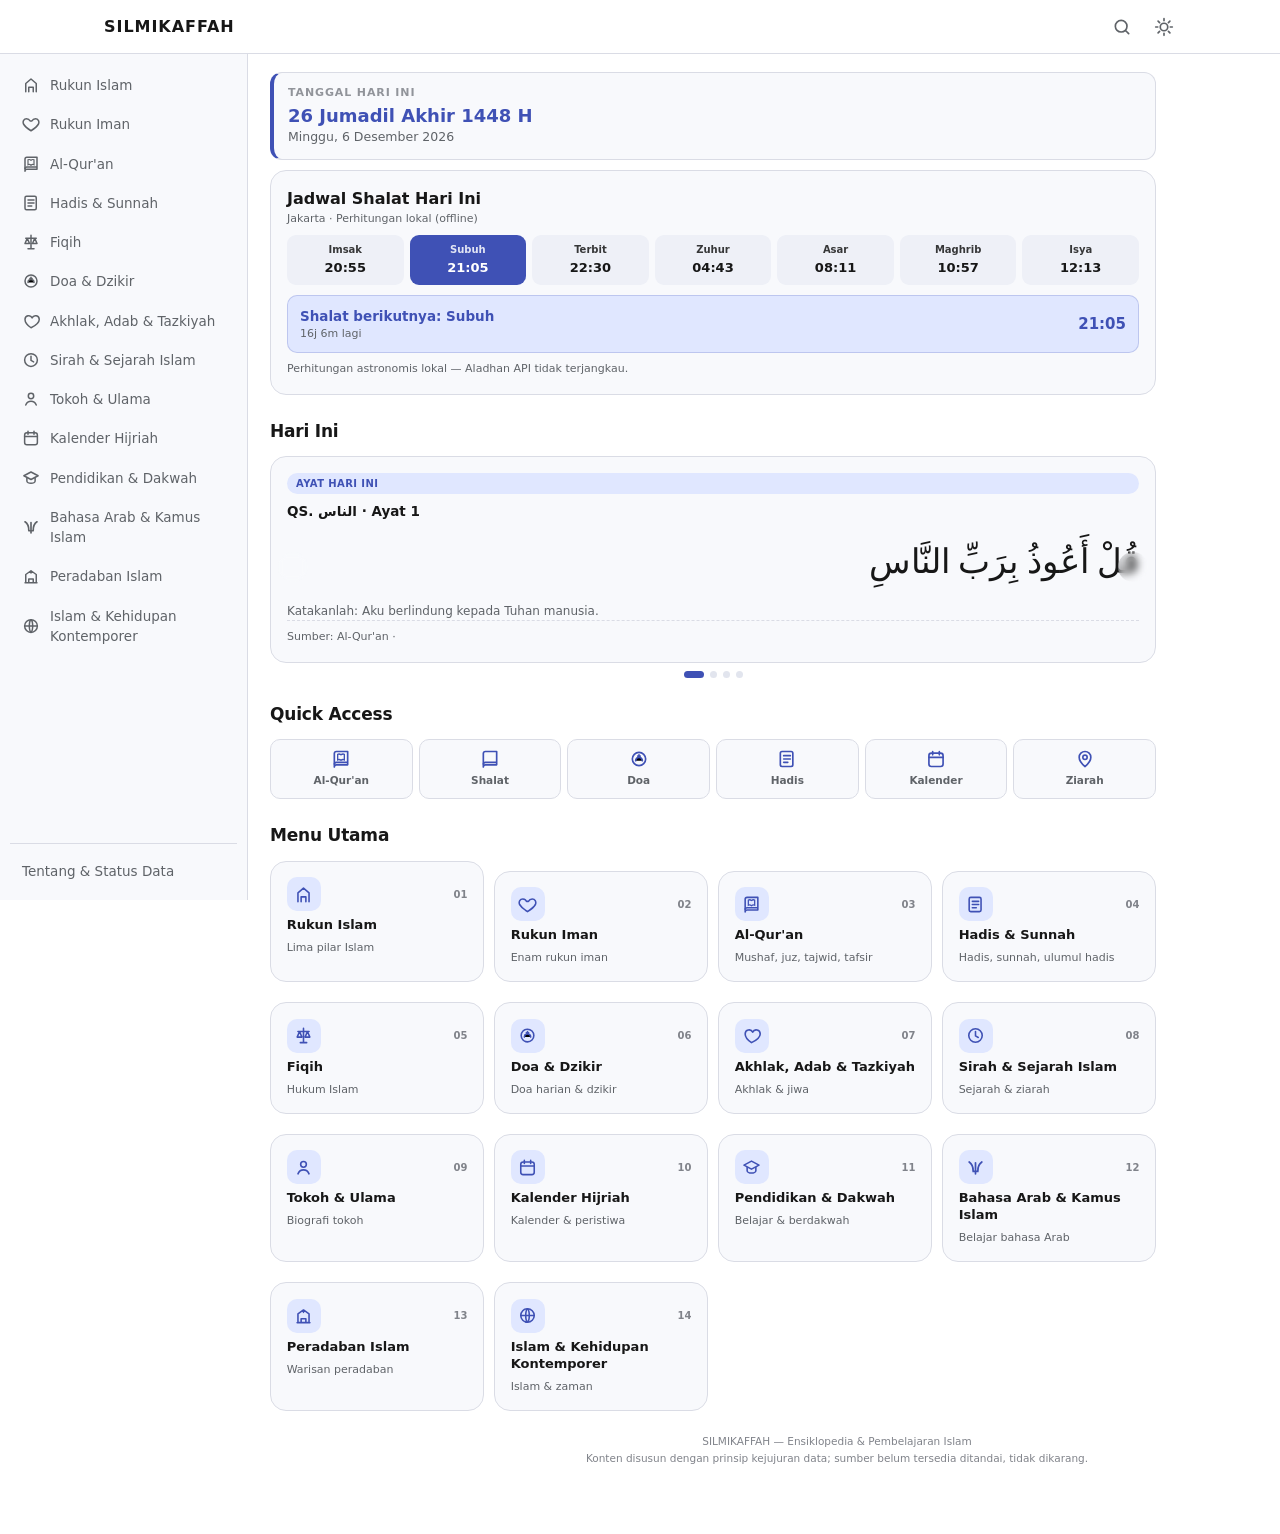
==== commit fa55044a: "Update index.html" ====
--- a/index.html
+++ b/index.html
@@ -644,6 +644,471 @@
 }
 
 </style>
+
+<style id="silmi-ui-aligned">
+/* ============================================================
+   SILMIKAFFAH — UI ALIGNMENT LAYER
+   Selaras dengan design language ALFABASA:
+   Material 3 · Inter · AMOLED #000 · Indigo · compact cards
+   HOME CONTENT PRESERVED: tanggal, jadwal sholat, carousel Hari Ini
+   tidak diubah oleh layer ini.
+   ============================================================ */
+
+:root{
+  --font-ui:'Inter',system-ui,-apple-system,'Segoe UI',Roboto,sans-serif;
+  --r-s:8px; --r-m:12px; --r-l:16px; --r-xl:24px;
+  --t-fast:.18s ease;
+  --t-med:.3s cubic-bezier(.4,0,.2,1);
+  --elev-1:0 1px 2px rgba(0,0,0,.30),0 1px 3px 1px rgba(0,0,0,.15);
+  --elev-2:0 1px 2px rgba(0,0,0,.30),0 2px 6px 2px rgba(0,0,0,.20);
+}
+html[data-theme="dark"]{
+  --bg:#000000;
+  --bg-soft:#0A0A0A;
+  --surface:#0A0A0A;
+  --surface-2:#151515;
+  --surface-3:#202020;
+  --text:#FFFFFF;
+  --text-2:#B8B8B8;
+  --text-3:#777777;
+  --accent:#8C9EFF;
+  --accent-strong:#9BA8FF;
+  --accent-soft:#202A5C;
+  --accent-text:#AAB4FF;
+  --border:#292929;
+  --chip-bg:#151515;
+  --chip-border:#292929;
+  --danger:#FFB4AB;
+  --success:#9CE0A7;
+  --warn:#F6C85F;
+  --info:#8FC7EF;
+  --shadow:0 1px 2px rgba(0,0,0,.5),0 2px 8px rgba(0,0,0,.35);
+  --shadow-lg:0 6px 22px rgba(0,0,0,.65);
+}
+html[data-theme="light"]{
+  --bg:#FFFFFF;
+  --bg-soft:#F8F9FC;
+  --surface:#F8F9FC;
+  --surface-2:#EEF0F7;
+  --surface-3:#E2E5EE;
+  --text:#171717;
+  --text-2:#5F6368;
+  --text-3:#80838A;
+  --accent:#3F51B5;
+  --accent-strong:#3344A0;
+  --accent-soft:#E0E7FF;
+  --accent-text:#3F51B5;
+  --border:#DADCE5;
+  --chip-bg:#EEF0F7;
+  --chip-border:#DADCE5;
+  --danger:#C62828;
+  --success:#2E7D32;
+  --warn:#8A6400;
+  --info:#2A648C;
+  --shadow:0 1px 2px rgba(16,24,40,.05),0 2px 8px rgba(16,24,40,.05);
+  --shadow-lg:0 6px 20px rgba(16,24,40,.10);
+}
+
+/* Global shell */
+body{
+  font-family:var(--font-ui);
+  background:var(--bg);
+  color:var(--text);
+  line-height:1.5;
+  font-size:15px;
+}
+button,input,select,textarea{font-family:inherit}
+a{color:var(--accent-text)}
+::selection{background:var(--accent-soft);color:var(--text)}
+
+/* Header — compact, flat, like a modern knowledge app */
+.app-header{
+  background:color-mix(in srgb,var(--bg) 88%,transparent) !important;
+  border-bottom:1px solid var(--border) !important;
+  backdrop-filter:blur(12px);
+  -webkit-backdrop-filter:blur(12px);
+}
+.header-inner{max-width:1120px !important;padding:0 16px !important}
+.brand-btn{
+  padding:6px 8px !important;
+  border-radius:10px !important;
+}
+.brand-text{
+  font-size:16px !important;
+  font-weight:800 !important;
+  letter-spacing:.06em !important;
+  color:var(--text) !important;
+}
+.icon-btn{
+  width:40px !important;height:40px !important;
+  border-radius:12px !important;
+  color:var(--text-2) !important;
+}
+.icon-btn:hover{background:var(--surface-2) !important;color:var(--text) !important}
+
+/* Main content width/spacing */
+.app-main{
+  max-width:1120px !important;
+  padding:16px 16px 92px !important;
+}
+@media (min-width:1024px){
+  .app-main{
+    margin-left:248px !important;
+    max-width:calc(1120px - 190px) !important;
+    padding:18px 22px 40px !important;
+  }
+}
+
+/* Page hierarchy */
+.page{animation:pageIn .18s ease both}
+@keyframes pageIn{
+  from{opacity:0;transform:translateY(4px)}
+  to{opacity:1;transform:none}
+}
+.h1{
+  font-size:26px !important;
+  line-height:1.2 !important;
+  font-weight:800 !important;
+  letter-spacing:-.3px !important;
+}
+.h2{font-size:20px !important;font-weight:700 !important}
+.h3{font-size:16px !important;font-weight:700 !important}
+.section-title h2,
+.section-title h3{
+  font-size:17px !important;
+  font-weight:800 !important;
+  letter-spacing:-.2px;
+}
+.tiny,.small{color:var(--text-2)}
+
+/* Breadcrumbs */
+.crumbs{
+  display:flex !important;
+  align-items:center !important;
+  flex-wrap:wrap !important;
+  gap:6px !important;
+  margin-bottom:14px !important;
+  color:var(--text-2) !important;
+  font-size:13px !important;
+}
+.crumbs a{color:var(--text-2) !important}
+.crumbs a:hover{color:var(--accent-text) !important;text-decoration:none}
+
+/* Cards — ALFABASA-like: rounded, restrained border, no bulky green */
+.card,
+.list,
+.detail-card,
+.content-card,
+.callout{
+  background:var(--surface) !important;
+  border:1px solid var(--border) !important;
+  border-radius:16px !important;
+  box-shadow:none !important;
+}
+.card{padding:16px !important}
+.card:hover{
+  border-color:color-mix(in srgb,var(--accent) 65%,var(--border)) !important;
+}
+.card-hover{transition:var(--t-med)}
+.card-hover:hover{transform:translateY(-2px);box-shadow:var(--elev-1) !important}
+
+/* Section spacing */
+.section-title{margin-top:24px !important;margin-bottom:12px !important}
+.section-title:first-child{margin-top:0 !important}
+
+/* Lists — clean row system */
+.list{overflow:hidden !important}
+.list-item{
+  min-height:64px !important;
+  padding:13px 16px !important;
+  gap:14px !important;
+  background:var(--surface) !important;
+  border-bottom:1px solid var(--border) !important;
+  transition:background var(--t-fast),border-color var(--t-fast) !important;
+}
+.list-item:hover{background:var(--surface-2) !important}
+.list-item:last-child{border-bottom:none !important}
+.list-item .li-title{
+  font-size:15px !important;
+  font-weight:700 !important;
+}
+.list-item .li-sub{
+  font-size:12.5px !important;
+  color:var(--text-2) !important;
+}
+.list-item .ms.chev{color:var(--text-2) !important}
+
+/* Material/submateri cards */
+.material-grid,
+.sub-grid,
+.entry-grid,
+.menu-grid{
+  gap:12px !important;
+}
+.material-card,
+.sub-card,
+.entry-card,
+.menu-card{
+  background:var(--surface) !important;
+  border:1px solid var(--border) !important;
+  border-radius:16px !important;
+  transition:var(--t-med) !important;
+}
+.material-card:hover,
+.sub-card:hover,
+.entry-card:hover,
+.menu-card:hover{
+  transform:translateY(-2px);
+  border-color:var(--accent) !important;
+  box-shadow:var(--elev-1) !important;
+}
+
+/* Generic clickable blocks frequently used by the content renderer */
+[data-nav],
+[data-content-category],
+[data-entry],
+[data-material],
+[data-submateri]{
+  -webkit-tap-highlight-color:transparent;
+}
+[data-nav]:not(button):hover,
+[data-content-category]:hover{
+  border-color:var(--accent);
+}
+
+/* Chips / filters */
+.chip-row{
+  display:flex !important;
+  gap:8px !important;
+  overflow-x:auto !important;
+  padding:4px 0 8px !important;
+  scrollbar-width:none;
+}
+.chip{
+  flex-shrink:0 !important;
+  height:38px !important;
+  padding:0 16px !important;
+  border-radius:19px !important;
+  background:var(--chip-bg) !important;
+  border:1px solid var(--chip-border) !important;
+  color:var(--text-2) !important;
+  font-size:13px !important;
+  font-weight:600 !important;
+}
+.chip:hover,.chip.active{
+  color:var(--accent) !important;
+  border-color:var(--accent) !important;
+  background:var(--accent-soft) !important;
+}
+
+/* Buttons — pill language-app feel */
+.btn{
+  min-height:44px !important;
+  height:44px !important;
+  padding:0 18px !important;
+  border-radius:22px !important;
+  font-size:14px !important;
+  font-weight:700 !important;
+}
+.btn-primary{
+  background:var(--accent) !important;
+  color:#fff !important;
+  border-color:transparent !important;
+}
+html[data-theme="dark"] .btn-primary{color:#10142A !important}
+.btn-ghost,
+.btn-outline{
+  background:transparent !important;
+  border:1px solid var(--border) !important;
+  color:var(--text) !important;
+}
+.btn-ghost:hover,.btn-outline:hover{
+  background:var(--surface-2) !important;
+  border-color:var(--accent) !important;
+  color:var(--accent-text) !important;
+}
+
+/* Arabic / Quran — keep content readable but UI remains compact */
+.arabic-text{
+  font-family:"Noto Naskh Arabic","Amiri","Scheherazade New",serif !important;
+  color:var(--text) !important;
+}
+.arabic-translation{
+  color:var(--text-2) !important;
+}
+.arabic-meta{
+  color:var(--text-3) !important;
+}
+.q-speaker,
+.small-ar-audio{
+  background:var(--accent-soft) !important;
+  color:var(--accent-text) !important;
+  border-radius:9px !important;
+}
+.q-speaker:hover,.small-ar-audio:hover{
+  background:var(--accent) !important;
+  color:#fff !important;
+}
+
+/* Audio: compact speaker-only treatment */
+.audio-box{
+  background:transparent !important;
+  border:0 !important;
+  padding:0 !important;
+  margin:0 !important;
+  box-shadow:none !important;
+}
+.audio-info,.audio-progress{display:none !important}
+.audio-btn{
+  width:30px !important;
+  height:30px !important;
+  border-radius:9px !important;
+  background:var(--accent-soft) !important;
+  color:var(--accent-text) !important;
+}
+.audio-btn:hover{background:var(--accent) !important;color:#fff !important}
+
+/* Tabs */
+.tabs{
+  gap:4px !important;
+  border-bottom:1px solid var(--border) !important;
+}
+.tab{
+  padding:10px 14px !important;
+  font-size:13px !important;
+  color:var(--text-2) !important;
+}
+.tab.active{
+  color:var(--accent) !important;
+  border-bottom-color:var(--accent) !important;
+}
+
+/* Search */
+.searchbar,
+.search-box,
+.search-wrap{
+  background:var(--surface-2) !important;
+  border:1px solid var(--border) !important;
+  border-radius:24px !important;
+}
+.searchbar:focus-within,
+.search-wrap:focus-within{
+  border-color:var(--accent) !important;
+  background:var(--surface) !important;
+}
+
+/* Progress */
+.progress-track{background:var(--surface-2) !important}
+.progress-fill{background:var(--accent) !important}
+
+/* Iqra */
+.iqra-viewport{
+  background:var(--surface) !important;
+  border:1px solid var(--border) !important;
+  border-radius:16px !important;
+}
+.iqra-page{background:var(--surface) !important}
+.iqra-line{
+  font-size:calc(34px * var(--font-scale)) !important;
+  color:var(--text) !important;
+}
+.iqra-btn{
+  background:var(--surface-2) !important;
+  border:1px solid var(--border) !important;
+  border-radius:10px !important;
+}
+.iqra-dots .dot.active{background:var(--accent) !important}
+
+/* Prayer/home cards: preserve content, harmonize surfaces */
+.date-card,
+.prayer-card{
+  background:var(--surface) !important;
+  border-color:var(--border) !important;
+}
+.date-card{border-left-color:var(--accent) !important}
+.date-hijri{color:var(--accent-text) !important}
+.prayer-item.next{
+  background:var(--accent) !important;
+  color:#fff !important;
+}
+html[data-theme="dark"] .prayer-item.next{color:#10142A !important}
+
+/* Settings rows */
+.set-group h3{
+  font-size:15px !important;
+  font-weight:800 !important;
+  margin-bottom:10px !important;
+}
+.set-row{
+  min-height:58px !important;
+  border-bottom:1px solid var(--border) !important;
+}
+.set-row:last-child{border-bottom:0 !important}
+.sr-t{font-size:14px !important;font-weight:700 !important}
+.sr-d{font-size:12px !important;color:var(--text-2) !important}
+
+/* Empty/error states */
+.empty-state,
+.state-box{
+  background:var(--surface) !important;
+  border:1px solid var(--border) !important;
+  border-radius:16px !important;
+}
+.empty-state svg,.state-box .st-icon{color:var(--accent) !important}
+
+/* Bottom navigation — same visual language */
+.bottom-nav{
+  height:68px !important;
+  background:color-mix(in srgb,var(--surface) 94%,transparent) !important;
+  border-top:1px solid var(--border) !important;
+  box-shadow:var(--elev-2) !important;
+  backdrop-filter:blur(14px);
+  -webkit-backdrop-filter:blur(14px);
+}
+.bn-item{
+  color:var(--text-2) !important;
+  font-size:11px !important;
+  font-weight:600 !important;
+}
+.bn-item.active{color:var(--accent) !important}
+.bn-item svg{width:23px !important;height:23px !important}
+
+/* Desktop sidebar */
+@media (min-width:1024px){
+  .sidebar{
+    background:var(--surface) !important;
+    border-right:1px solid var(--border) !important;
+  }
+  .sidebar-link{
+    padding:9px 12px !important;
+    border-radius:10px !important;
+    color:var(--text-2) !important;
+  }
+  .sidebar-link:hover{background:var(--surface-2) !important;color:var(--text) !important}
+  .sidebar-link.active{
+    background:var(--accent-soft) !important;
+    color:var(--accent-text) !important;
+  }
+}
+
+/* Accessibility */
+:focus-visible{
+  outline:2px solid var(--accent) !important;
+  outline-offset:2px !important;
+}
+
+/* Mobile density */
+@media (max-width:639px){
+  .app-main{padding-left:14px !important;padding-right:14px !important}
+  .h1{font-size:24px !important}
+  .card{padding:14px !important}
+  .section-title{margin-top:22px !important}
+}
+
+/* Do not visually introduce a splash screen */
+#splash,.splash,.splash-screen{display:none !important}
+</style>
+
 </head>
 <body>
 
@@ -830,7 +1295,7 @@
   {id:2, num:"02", name:"Rukun Iman", icon:"iman", short:"Enam rukun iman",
    desc:"Iman kepada Allah, Malaikat, Kitab, Rasul, Hari Akhir, Qada & Qadar.",
    materials:[
-     {id:"iman-kepada-allah", name:"Iman kepada Allah", subs:[["tauhid","Tauhid"],["asmaul-husna","Asmaul Husna"],["sifat","Sifat Allah"]]},
+     {id:"iman-kepada-allah", name:"Iman kepada Allah", subs:[["tauhid","Tauhid"],["asmaul-husna","Asmaul Husna"],["sifat","Sifat Allah"],["sifat-jaiz","Sifat Jaiz Allah"]]},
      {id:"iman-kepada-malaikat", name:"Iman kepada Malaikat"},
      {id:"iman-kepada-kitab", name:"Iman kepada Kitab"},
      {id:"iman-kepada-rasul", name:"Iman kepada Rasul"},
@@ -1996,7 +2461,7 @@
   addEntry({
     id:"asma-"+(i+1), menu:2, material:"iman-kepada-allah", sub:"asmaul-husna", type:"asmaul",
     title:a[1]+(dupe?" ("+a[0]+")":""), summary:a[2]+" — nama Allah yang ke-"+(i+1),
-    arabic:{text:a[0], translit:a[1], arti:a[2], audio:"", audio_src:"", source:"QS. Thaha 20:8, HR. Bukhari no. 2736"},
+    arabic:{text:a[0], translit:a[1], arti:a[2], audio:"", audio_src:"", source:"QS. Thaha 20:8, HR. Bukhari no. 2736"}, method:"Hijjaz",
     body:[
       {h:"Makna", p:["Allah adalah "+a[2].toLowerCase()+". Mengimani nama ini berarti menetapkan kesempurnaan Allah sesuai maknanya, tanpa menyerupakan-Nya dengan makhluk."]},
       {h:"Pengamalan", p:["Menyebut dan berdoa dengan nama ini sesuai konteksnya — \"Dan Allah memiliki Asmaul Husna (nama-nama yang terbaik), maka bermohonlah kepada-Nya dengan menyebutnya.\" (QS. Al-A'raf 7:180)."]}
@@ -2009,7 +2474,8 @@
   title:"Asmaul Husna", summary:"99 nama Allah yang terbaik — setiap nama adalah entri tersendiri di sini.",
   body:[
     {h:"Dalil", p:["\"Allah memiliki Asmaul Husna (nama-nama yang terbaik), maka bermohonlah kepada-Nya dengan menyebutnya.\" (QS. Al-A'raf 7:180). Rasulullah ﷺ bersabda: \"Sesungguhnya Allah memiliki 99 nama — barang siapa menghafalnya, masuk surga.\" (HR. Bukhari no. 2736, Muslim no. 2677)."]},
-    {h:"Catatan", p:["Penjelasan makna disusun ringkas; untuk pendalaman (terutama nama yang memiliki perbedaan pemahaman seperti sifat-sifat Allah), rujuk kitab syarah yang mu'tabar. Audio setiap nama menyusul."]}
+    {h:"Metode bacaan", p:["Sediakan pilihan pembelajaran Asmaul Husna dengan metode bacaan Hijjaz. Karena rekaman Hijjaz merupakan karya audio berhak cipta, aplikasi tidak menyalin audio/teks liriknya secara lokal tanpa izin; gunakan tautan atau sumber audio yang memang berlisensi/diizinkan."]},
+    {h:"Catatan", p:["Setiap nama mempunyai tombol suara kecil untuk pelafalan. Tombol di bagian atas digunakan untuk membaca seluruh 99 nama dengan suara perangkat; jika sumber audio Hijjaz yang berlisensi tersedia, tombol metode Hijjaz dapat diarahkan ke sumber tersebut."]}
   ],
   sources:["quran","bukhari","muslim"], related:["asma-1","asma-99","asma-wa-sifat"], tags:["asmaul husna","akidah"]
 });
@@ -2931,7 +3397,14 @@
   body:[{h:"Pendekatan Ahlus Sunnah", p:["Menetapkan nama dan sifat yang Allah tetapkan dalam Al-Qur'an dan sunnah, tanpa takyif (menanyakan hakikat) dan tamtsil (menyerupakan): \"...tidak ada sesuatu pun yang serupa dengan Dia.\" (QS. Asy-Syura 42:11)."]},
   {h:"Pendekatan ilmu tauhid (maturidiyah/asya'irah)", p:["Merangkum sifat wajib bagi Allah: wujud (ada), qidam (dahulu), baqa' (kekal), mukhalafatuhu lil hawadits (berbeda dari makhluk), qiyamuhu binafsihi (berdiri sendiri), wahdaniyah (esa), qudrat (kuasa), iradat (berkehendak), ilmu, hayat (hidup), sam' (mendengar), bashar (melihat), dan kalam (berfirman)."]},
   {h:"Catatan", p:["Kedua pendekatan memiliki dalil dan metode masing-masing. Aplikasi menampilkan secara informatif tanpa klaim sepihak; pendalaman sebaiknya bersama guru/kitab akidah yang mu'tabar."]}],
-  sources:["quran","app"], related:["asma-wa-sifat","tauhid"], tags:["akidah","sifat allah"]});
+  sources:["quran","app"], related:["asma-wa-sifat","tauhid","sifat-jaiz-allah"], tags:["akidah","sifat allah"]});
+addEntry({id:"sifat-jaiz-allah", menu:2, material:"iman-kepada-allah", sub:"sifat-jaiz", type:"article", title:"Sifat Jaiz Allah", summary:"Allah bebas melakukan atau meninggalkan perkara yang mungkin sesuai kehendak-Nya; dalam rumusan ilmu tauhid yang masyhur disebut satu sifat jaiz.",
+  body:[
+    {h:"Pengertian", p:["Sifat jaiz Allah menjelaskan bahwa Allah berkehendak melakukan atau tidak melakukan sesuatu yang secara zatnya mungkin terjadi. Dalam rumusan ilmu tauhid yang masyhur, sifat jaiz Allah diringkas menjadi satu." ]},
+    {h:"Rumusan", p:["Fi'lu kulli mumkinin au tarkuhu — Allah dapat melakukan sesuatu yang mungkin atau meninggalkannya, sesuai kehendak-Nya."]},
+    {h:"Catatan", p:["Pembahasan sifat jaiz merupakan istilah dalam ilmu tauhid/kalam. Aplikasi menampilkannya sebagai materi pembelajaran dan tidak menyamakan istilah ini dengan daftar Asmaul Husna."]}
+  ],
+  sources:["quran","app"], related:["sifat-allah","asma-wa-sifat","iman-kepada-allah"], tags:["akidah","sifat allah","sifat jaiz"]});
 addEntry({id:"dalil-malaikat", menu:2, material:"iman-kepada-malaikat", type:"article", title:"Dalil Iman kepada Malaikat", summary:"Dalil keberadaan dan tugas malaikat.",
   body:[{h:"Dalil", list:["QS. Al-Baqarah 2:285 — \"Rasul beriman kepada apa yang diturunkan kepadanya dari Tuhannya, demikian pula orang-orang yang beriman; semuanya beriman kepada Allah, malaikat-malaikat-Nya, kitab-kitab-Nya, dan rasul-rasul-Nya.\"","QS. At-Tahrim 66:6 — malaikat yang keras dan taat.","Hadis Jibril (HR. Muslim no. 8)."]}],
   sources:["quran","muslim"], related:["iman-kepada-malaikat"], tags:["akidah","malaikat"]});
@@ -3276,20 +3749,19 @@
   e.body.push({h:"Ilustrasi gerakan", p:["Ilustrasi pose tersedia pada entri gerakan di bawah materi ini (berdiri, rukuk, sujud, duduk)."]});
 });
 
-/* ================= 5) IMAN KEPADA MALAIKAT — PER NAMA ================= */
-const MALAIKAT = [
-  {id:"malaikat-jibril", name:"Jibril", tugas:"Menyampaikan wahyu kepada para nabi dan rasul.", dalil:"QS. Asy-Syu'ara' 26:193-194; hadis Jibril (HR. Muslim no. 8)."},
-  {id:"malaikat-mikail", name:"Mikail", tugas:"Mengatur rezeki, hujan, dan tumbuhan dengan izin Allah.", dalil:"QS. Al-Baqarah 2:98 — disebut bersama Jibril."},
-  {id:"malaikat-israfil", name:"Israfil", tugas:"Meniup sangkakala (shur) pada hari kiamat.", dalil:"Disebut dalam hadis tentang tiupan sangkakala (HR. Muslim no. 2941)."},
-  {id:"malaikat-maut", name:"Malaikat Maut (Izrail)", tugas:"Mencabut nyawa dengan izin Allah.", dalil:"QS. As-Sajdah 32:11 — \"Malaikat maut yang diserahi (tugas) untuk mencabut nyawamu akan mematikanmu.\""},
-  {id:"malaikat-munkar-nakir", name:"Munkar & Nakir", tugas:"Menanyai manusia di alam kubur.", dalil:"HR. Tirmidzi no. 1071 (hasan sahih)."},
-  {id:"malaikat-raqib-atid", name:"Raqib & Atid", tugas:"Mencatat amal baik dan buruk setiap manusia.", dalil:"QS. Qaf 50:17-18."},
-  {id:"malaikat-malik", name:"Malik", tugas:"Penjaga neraka.", dalil:"QS. Az-Zukhruf 43:77."},
-  {id:"malaikat-ridwan", name:"Ridwan", tugas:"Penjaga surga.", dalil:"Disebut dalam atsar tentang penjaga surga; nama ini masyhur di kalangan ulama tafsir."}
+/* ================= 5) IMAN KEPADA MALAIKAT — SATU SUMBER KEBENARAN ================= */
+const MALAIKAT_MASTER = [
+  {id:"malaikat-jibril", name:"Malaikat Jibril", tugas:"Menyampaikan wahyu kepada para nabi dan rasul.", dalil:"QS. Asy-Syu'ara 26:193-194; Hadis Jibril (HR. Muslim no. 8)."},
+  {id:"malaikat-mikail", name:"Malaikat Mikail", tugas:"Mikail disebut bersama Jibril dalam QS. Al-Baqarah 2:98. Rincian tugas yang tidak tegas dalam sumber tidak dipaksakan sebagai fakta.", dalil:"QS. Al-Baqarah 2:98."},
+  {id:"malaikat-israfil", name:"Malaikat Israfil", tugas:"Malaikat yang dikaitkan dengan tiupan sangkakala dalam hadis-hadis tentang kiamat.", dalil:"Hadis tentang sangkakala; rincian sumber ditampilkan bila tersedia."},
+  {id:"malaikat-maut", name:"Malaikat Maut", tugas:"Malaikat yang ditugaskan mencabut nyawa manusia.", dalil:"QS. As-Sajdah 32:11."},
+  {id:"malaikat-munkar-nakir", name:"Malaikat Munkar & Nakir", tugas:"Nama yang dikenal dalam hadis terkait pertanyaan di alam kubur.", dalil:"Hadis tentang fitnah/pertanyaan kubur; tampilkan referensi sesuai database hadis."},
+  {id:"malaikat-raqib-atid", name:"Raqib & Atid", tugas:"Istilah yang terdapat dalam QS. Qaf 50:17-18 untuk malaikat yang berada di kanan dan kiri manusia dan mencatat perkataan/perbuatan. Jangan menyederhanakannya sebagai nama diri tanpa catatan.", dalil:"QS. Qaf 50:17-18."},
+  {id:"malaikat-malik", name:"Malaikat Malik", tugas:"Penjaga Jahannam.", dalil:"QS. Az-Zukhruf 43:77."}
 ];
-MALAIKAT_FINAL.forEach((m,i)=>{
-  addEntry({id:m.id, menu:2, material:"iman-kepada-malaikat", type:"article", title:"Malaikat "+m.name, order:5+i, summary:m.tugas,
-    body:[{h:"Tugas", p:[m.tugas]},{h:"Dalil", p:[m.dalil]}],
+MALAIKAT_MASTER.forEach((m,i)=>{
+  addEntry({id:m.id, menu:2, material:"iman-kepada-malaikat", type:"article", title:m.name, order:5+i, summary:m.tugas,
+    body:[{h:"Tugas / Penjelasan",p:[m.tugas]},{h:"Dalil / Sumber",p:[m.dalil]},{h:"Catatan Verifikasi",p:["Data ini sengaja tidak menambahkan nama atau tugas yang tidak tegas sumbernya. Untuk nama populer seperti Izrail/Ridwan, aplikasi tidak menuliskannya sebagai fakta pasti tanpa sumber yang kuat."]}],
     sources:["quran","muslim"], related:["iman-kepada-malaikat"], tags:["akidah","malaikat"]});
 });
 
@@ -3320,7 +3792,7 @@
   {id:"nabi-yahya", name:"Nabi Yahya", keluarga:"Ayah: Zakariyya.", kisah:"Lahir sebagai kabar gembira; diberikan hikmah sejak kecil (QS. Maryam 19:12-15); tegas dalam kebenaran."},
   {id:"nabi-isa", name:"Nabi Isa", keluarga:"Ibu: Maryam binti Imran (lahir tanpa ayah — QS. Ali 'Imran 3:45-47).", kisah:"Nabi bagi Bani Israil; mukjizat: berbicara saat bayi, menyembuhkan, menghidupkan dengan izin Allah (QS. Ali 'Imran 3:49); menerima Injil; tidak disalib menurut keyakinan Islam, diangkat oleh Allah (QS. An-Nisa' 4:157-158)."}
 ];
-NABI25_FINAL.forEach(n=>{
+NABI25.forEach(n=>{
   addEntry({id:n.id, menu:2, material:"iman-kepada-rasul", type:"article", title:n.name, order:9, summary:n.kisah.slice(0,90)+"…",
     body:[{h:"Kisah ringkas", p:[n.kisah]},{h:"Keluarga", p:[n.keluarga]},{h:"Peristiwa", p:["Peristiwa yang dialami diuraikan pada kisah di atas; kronologi rinci sebagian memerlukan verifikasi (needs-review)."]}],
     sources:["quran"], related:["nabi-rasul-25","iman-kepada-rasul"], tags:["nabi","rasul"], status:"ready"});
@@ -4602,7 +5074,10 @@
   let h = '<div class="page">'+crumbs([{label:"Home",href:"#/home"},{label:"Rukun Iman",href:"#/menu/2"},{label:"Asmaul Husna"}])
     + '<h1 class="h1">Asmaul Husna</h1>'
     + '<p class="muted" style="margin-top:4px">99 nama Allah — setiap nama adalah entri tersendiri dengan Arab, makna, dalil, dan suara.</p>'
-    + '<div class="chips" style="margin:10px 0"><button class="chip active" data-action="asmaul-tts">'+icon("audio",14)+' Putar semua nama (suara perangkat)</button></div>'
+    + '<div class="chips" style="margin:10px 0">'
+    + '<button class="chip active" data-action="asmaul-tts">'+icon("audio",14)+' Putar 99 nama</button>'
+    + '<a class="chip" href="https://www.youtube.com/watch?v=KXKVScknukQ" target="_blank" rel="noopener noreferrer">'+icon("external",14)+' Referensi bacaan Hijjaz</a>'
+    + '</div>'
     + '<div class="card-grid">';
   list.forEach(e=>{
     h += '<div class="card menu-card tappable" data-nav="#/entry/'+e.id+'">'
@@ -4635,6 +5110,270 @@
   return h;
 }
 
+</script>
+<script>
+/* ============================================================
+   SILMIKAFFAH — DEEP CONTENT AUDIT & ENRICHMENT v1
+   Audit seluruh 14 menu: menu → materi → submateri → entry → field.
+   Curated facts are conservative; uncertain/religious claims remain
+   NEEDS_REVIEW rather than being invented.
+   ============================================================ */
+(function(){
+  const DB=window.SILMIKAFFAH;
+  const add=(e)=>{ if(!DB.ENTRIES.some(x=>x.id===e.id)) { e.status=e.status||'ready'; e.tags=e.tags||[]; e.related=e.related||[]; e.sources=e.sources||[]; e.body=e.body||[]; e.updatedAt='2026-08-30'; DB.ENTRIES.push(e); } };
+  const mat=(mid,id)=>{const m=DB.MENUS.find(x=>x.id===mid); return m&&m.materials.find(x=>x.id===id)};
+  const merge=(mid,id,subs)=>{const m=mat(mid,id); if(!m)return; const a=Array.isArray(m.subs)?m.subs:[]; const seen=new Set(a.map(x=>x[0])); subs.forEach(x=>{if(!seen.has(x[0])){a.push(x);seen.add(x[0])}}); m.subs=a;};
+
+  /* ---------- 14 MENU SUBMATERIAL MASTER ---------- */
+  const S={
+   1:{
+    syahadat:[['pengertian','Pengertian Syahadat'],['tauhid','Syahadat Tauhid'],['rasul','Syahadat Rasul'],['konsekuensi','Konsekuensi Syahadat'],['bacaan','Bacaan Syahadat & Audio']],
+    haji:[['pengertian','Pengertian Haji & Umrah'],['haji','Haji'],['umrah','Umrah'],['manasik','Manasik & Tahapan'],['doa','Doa Haji & Umrah']]
+   },
+   2:{
+    'iman-kepada-malaikat':[['pengertian','Pengertian Iman kepada Malaikat'],['nama','Nama & Tugas Malaikat'],['sifat','Sifat Malaikat'],['dalil','Dalil tentang Malaikat'],['hikmah','Hikmah Beriman kepada Malaikat']],
+    'iman-kepada-kitab':[['pengertian','Pengertian Iman kepada Kitab'],['alquran','Al-Qur’an sebagai Kitab Allah'],['wahyu','Wahyu & Penjagaan Al-Qur’an'],['kedudukan','Kedudukan Al-Qur’an'],['pengamalan','Mengamalkan Al-Qur’an']],
+    'iman-kepada-rasul':[['pengertian','Pengertian Iman kepada Rasul'],['nabi-rasul','Nabi & Rasul'],['sifat','Sifat Rasul'],['mukjizat','Mukjizat'],['keteladanan','Keteladanan Rasul']],
+    'iman-kepada-hari-akhir':[['pengertian','Pengertian Hari Akhir'],['kematian','Kematian & Alam Barzakh'],['kiamat','Kiamat & Tanda-tandanya'],['kebangkitan','Kebangkitan & Hisab'],['surga-neraka','Surga & Neraka']],
+    'iman-kepada-qada-qadar':[['pengertian','Pengertian Qada & Qadar'],['ilmu-allah','Ilmu & Kehendak Allah'],['ikhtiar','Ikhtiar & Tawakal'],['hikmah','Hikmah Beriman kepada Qada & Qadar']]
+   },
+   3:{
+    mushaf:[['surah','114 Surah'],['ayat','Ayat & Nomor Ayat'],['mushaf','Mushaf & Halaman'],['juz','Juz & Pembagian Mushaf'],['audio','Audio Al-Qur’an']],
+    juz:[['juz-1-10','Juz 1–10'],['juz-11-20','Juz 11–20'],['juz-21-30','Juz 21–30'],['navigasi','Navigasi Juz → Surah → Ayat']],
+    'juz-amma':[['pengenalan','Pengenalan Juz ‘Amma'],['surah','Daftar Surah'],['hafalan','Panduan Hafalan'],['audio','Audio Juz ‘Amma']],
+    tajwid:[['makhraj','Makharijul Huruf'],['sifat','Sifat Huruf'],['nun-tanwin','Nun Sukun & Tanwin'],['mim','Mim Sukun'],['mad','Mad'],['qalqalah','Qalqalah'],['ghunnah','Ghunnah'],['waqaf','Waqaf & Ibtida'],['latihan','Contoh & Latihan']],
+    tafsir:[['pengertian','Pengertian Tafsir'],['sumber','Sumber & Metode Tafsir'],['tafsir-ayat','Tafsir per Ayat'],['tafsir-surah','Tafsir per Surah'],['ulumul-quran','Ulumul Qur’an'],['asbab-nuzul','Asbabun Nuzul'],['muhkam-mutasyabih','Muhkam & Mutasyabih']]
+   },
+   4:{
+    hadis:[['pengertian','Pengertian Hadis'],['koleksi','Koleksi Hadis'],['tema','Tema Hadis'],['perawi','Perawi'],['derajat','Derajat Hadis'],['pencarian','Pencarian Hadis']],
+    sunnah:[['pengertian','Pengertian Sunnah'],['sunnah-qauliyah','Sunnah Qauliyah'],['sunnah-filiyah','Sunnah Fi’liyah'],['sunnah-taqririyah','Sunnah Taqririyah'],['kedudukan','Kedudukan Sunnah']],
+    'ulumul-hadis':[['sanad','Sanad'],['matan','Matan'],['rawi','Rawi'],['shahih-hasan','Shahih, Hasan & Dhaif'],['jarh-tadil','Jarh wa Ta’dil']],
+    'syarah-hadis':[['pengertian','Pengertian Syarah'],['memahami-hadis','Cara Memahami Hadis'],['konteks','Konteks & Penggabungan Dalil'],['contoh','Contoh Syarah'],['rujukan','Kitab Syarah']]
+   },
+   5:{
+    thaharah:[['pengertian','Pengertian Thaharah'],['wudhu','Wudhu'],['mandi','Mandi Wajib'],['tayamum','Tayamum'],['najis','Najis'],['hadats','Hadats'],['istinja','Istinja'],['air','Jenis Air']],
+    'fiqih-ibadah':[['shalat','Fiqih Shalat'],['puasa','Fiqih Puasa'],['zakat','Fiqih Zakat'],['haji','Fiqih Haji & Umrah'],['qurban','Qurban/Udhiyah'],['jenazah','Fiqih Jenazah']],
+    'fiqih-muamalah':[['akad','Akad'],['jual-beli','Jual Beli'],['utang','Utang Piutang'],['riba','Riba'],['sewa','Ijarah'],['syirkah','Syirkah'],['transaksi-digital','Transaksi Digital']],
+    'fiqih-keluarga':[['nikah','Pernikahan'],['khitbah','Khitbah'],['mahar','Mahar'],['nafkah','Nafkah'],['talak','Talak'],['rujuk','Rujuk'],['hak-anak','Hak Anak']],
+    waris:[['pengertian','Pengertian Waris'],['sebab','Sebab & Penghalang Waris'],['ahli-waris','Ahli Waris'],['bagian','Bagian Waris'],['perhitungan','Contoh Perhitungan']],
+    'fiqih-kontemporer':[['pengertian','Pengertian Fiqih Kontemporer'],['teknologi','Teknologi'],['keuangan','Keuangan Modern'],['medis','Isu Medis'],['lingkungan','Lingkungan']],
+    'ushul-fiqih':[['dalil','Dalil Hukum'],['ijma','Ijma’'],['qiyas','Qiyas'],['ijtihad','Ijtihad'],['maslahah','Maslahah'],['urf','‘Urf']],
+    'kaidah-fiqih':[['niat','Al-Umur bi Maqasidiha'],['yaqin','Al-Yaqin la Yazulu bi asy-Syakk'],['masyaqqah','Al-Masyaqqah Tajlib at-Taysir'],['dharar','Adh-Dharar Yuzal'],['adat','Al-‘Adah Muhakkamah']],
+    maqashid:[['pengertian','Pengertian Maqashid'],['daruriyyat','Daruriyyat'],['hajiyyat','Hajiyyat'],['tahsiniyyat','Tahsiniyyat'],['lima-tujuan','Lima Tujuan Pokok']]
+   },
+   6:{
+    doa:[['harian','Doa Harian'],['tidur','Doa Tidur'],['makan','Doa Makan'],['belajar','Doa Belajar'],['perjalanan','Doa Perjalanan'],['keluarga','Doa Keluarga'],['perlindungan','Doa Perlindungan'],['masjid','Doa Masjid'],['kesulitan','Doa Kesulitan & Kesehatan'],['setelah-shalat','Doa setelah Shalat'],['ramadan','Doa Ramadan'],['haji-umrah','Doa Haji & Umrah']],
+    dzikir:[['pagi','Dzikir Pagi'],['petang','Dzikir Petang'],['setelah-shalat','Dzikir setelah Shalat'],['tidur','Dzikir sebelum Tidur'],['istighfar','Istighfar'],['shalawat','Shalawat']]
+   },
+   7:{
+    akhlak:[['terpuji','Akhlak Terpuji'],['tercela','Akhlak Tercela'],['ikhlas','Ikhlas'],['sabar','Sabar'],['syukur','Syukur'],['jujur','Jujur'],['amanah','Amanah'],['tawakal','Tawakal']],
+    adab:[['allah','Adab kepada Allah'],['rasul','Adab kepada Rasul'],['orang-tua','Adab kepada Orang Tua'],['guru','Adab kepada Guru'],['sesama','Adab kepada Sesama'],['belajar','Adab Belajar'],['makan','Adab Makan'],['tidur','Adab Tidur'],['bertamu','Adab Bertamu'],['berbicara','Adab Berbicara'],['media','Adab Bermedia']],
+    tazkiyah:[['taubat','Taubat'],['muhasabah','Muhasabah'],['penyakit-hati','Penyakit Hati'],['pembinaan','Pembinaan Diri'],['ikhlas','Ikhlas & Niat'],['sabar','Sabar & Pengendalian Diri']]
+   },
+   8:{
+    'masa-sebelum-islam':[['arabia','Arabia Pra-Islam'],['makkah','Makkah Sebelum Kenabian'],['kaum','Kondisi Sosial & Keagamaan'],['kelahiran','Kelahiran Nabi Muhammad ﷺ']],
+    'sirah-nabi':[['makkah','Periode Makkah'],['wahyu','Turunnya Wahyu'],['dakwah','Dakwah Makkah'],['hijrah','Hijrah'],['madinah','Periode Madinah'],['fathu','Fathu Makkah'],['haji-wada','Haji Wada’'],['wafat','Wafat Nabi ﷺ']],
+    sahabat:[['khulafa','Khulafaur Rasyidin'],['muhajirin','Muhajirin'],['ansar','Ansar'],['generasi-awal','Generasi Awal Islam']],
+    perang:[['badar','Badar'],['uhud','Uhud'],['khandaq','Khandaq/Ahzab'],['hudaibiyah','Hudaibiyah'],['fathu','Fathu Makkah']],
+    'sejarah-islam':[['khulafa','Masa Khulafaur Rasyidin'],['dinasti','Dinasti Islam'],['andalusia','Islam di Andalusia'],['utsmani','Kesultanan Utsmani'],['nusantara','Islam di Nusantara']],
+    peristiwa:[['isra-miraj','Isra’ Mi’raj'],['hijrah','Hijrah'],['badar','Perang Badar'],['hudaibiyah','Perjanjian Hudaibiyah'],['fathu','Fathu Makkah'],['wafat','Wafat Nabi ﷺ']],
+    ziarah:[['pengertian','Pengertian Ziarah'],['ziarah-kubur','Ziarah Kubur'],['adab','Adab Ziarah'],['doa','Doa Ziarah Kubur'],['tempat','Tempat Ziarah Bersejarah'],['hukum','Hukum & Batasan Ziarah']]
+   },
+   9:{
+    'sahabat-tabiin':[['abu-bakar','Abu Bakar'],['umar','Umar bin Khattab'],['utsman','Utsman bin Affan'],['ali','Ali bin Abi Thalib'],['bilal','Bilal bin Rabah'],['tabiin','Tokoh Tabi’in']],
+    ulama:[['imam-madzhab','Imam Mazhab'],['bukhari','Imam Bukhari'],['muslim','Imam Muslim'],['nawawi','Imam an-Nawawi'],['ibnu-hajar','Ibnu Hajar']],
+    ilmuwan:[['ibnu-sina','Ibnu Sina'],['al-khwarizmi','Al-Khwarizmi'],['ibnu-haitsam','Ibnu al-Haytham'],['al-biruni','Al-Biruni'],['ibnu-khaldun','Ibnu Khaldun']],
+    'tokoh-perempuan':[['khadijah','Khadijah binti Khuwailid'],['aisyah','Aisyah r.a.'],['fatimah','Fatimah az-Zahra'],['ummu-salamah','Ummu Salamah']],
+    nusantara:[['walisongo','Wali Songo'],['nawawi-banten','Syekh Nawawi al-Bantani'],['ahmad-dahlan','Ahmad Dahlan'],['hasyim-asyari','Hasyim Asy’ari'],['hamka','Hamka']]
+   },
+   10:{
+    'hari-ini':[['tanggal','Tanggal Hijriah Hari Ini'],['masehi','Tanggal Masehi'],['shalat','Jadwal Shalat'],['peristiwa','Peristiwa Hari Ini']],
+    'kalender-bulanan':[['tampilan','Kalender Satu Bulan'],['navigasi','Bulan Sebelumnya & Berikutnya'],['penanda','Penanda Hari Besar'],['sejarah','Sejarah Berdasarkan Tanggal']],
+    'detail-tanggal':[['tanggal-hijriah','Tanggal Hijriah'],['tanggal-masehi','Tanggal Masehi'],['hari','Nama Hari'],['peristiwa','Peristiwa Terkait']],
+    'informasi-hari-ini':[['libur','Libur/Peringatan'],['hari-besar','Hari Besar Islam'],['catatan','Catatan Kalender']],
+    'sejarah-bulan-ini':[['peristiwa','Peristiwa Sejarah'],['daftar-tanggal','Daftar Tanggal'],['tautan','Tautan ke Sirah & Sejarah']]
+   },
+   11:{
+    'pendidikan-islam':[['tujuan','Tujuan Pendidikan Islam'],['adab-ilmu','Adab Menuntut Ilmu'],['metode','Metode Belajar'],['anak','Pendidikan Anak'],['guru','Peran Guru'],['literasi','Literasi Islam']],
+    dakwah:[['pengertian','Pengertian Dakwah'],['metode','Metode Dakwah'],['hikmah','Dakwah dengan Hikmah'],['etika','Etika Dakwah'],['digital','Dakwah Digital']]
+   },
+   12:{
+    'bahasa-arab-dasar':[['huruf','Huruf Hijaiyah'],['harakat','Harakat'],['kosakata','Kosakata Dasar'],['kalimat','Kalimat Dasar'],['pelafalan','Pelafalan Arab']],
+    nahwu:[['kalimah','Kalimah'],['isim','Isim'],['fiil','Fi’il'],['harf','Harf'],['jumlah','Jumlah Ismiyah & Fi’liyah']],
+    sharaf:[['akar','Akar Kata'],['wazan','Wazan'],['tasrif','Tasrif'],['kata-kerja','Perubahan Fi’il']],
+    balaghah:[['pengertian','Pengertian Balaghah'],['maani','Ilmu Ma’ani'],['bayan','Ilmu Bayan'],['badi','Ilmu Badi’']],
+    'kamus-islam':[['aqidah','Istilah Akidah'],['ibadah','Istilah Ibadah'],['quran','Istilah Al-Qur’an'],['hadis','Istilah Hadis'],['fiqih','Istilah Fiqih']]
+   },
+   13:{
+    'kota-islam':[['makkah','Makkah'],['madinah','Madinah'],['baghdad','Baghdad'],['kairo','Kairo'],['cordoba','Cordoba']],
+    'masjid-bersejarah':[['masjidil-haram','Masjidil Haram'],['masjid-nabawi','Masjid Nabawi'],['al-aqsa','Masjid Al-Aqsa'],['masjid-bersejarah','Masjid Bersejarah Dunia']],
+    'pendidikan-peradaban':[['baitul-hikmah','Baitul Hikmah'],['madrasah','Madrasah'],['perpustakaan','Perpustakaan'],['ilmuwan','Ilmuwan & Karya']],
+    'ekonomi-peradaban':[['perdagangan','Perdagangan'],['pasar','Pasar'],['wakaf','Wakaf'],['baitul-mal','Baitul Mal']],
+    'seni-peradaban':[['arsitektur','Arsitektur'],['kaligrafi','Kaligrafi'],['manuskrip','Manuskrip'],['seni','Seni Islam']]
+   },
+   14:{
+    'teknologi-kontemporer':[['teknologi','Teknologi'],['ai','AI'],['internet','Internet'],['otomasi','Otomasi'],['privasi','Privasi Data']],
+    'media-digital':[['media-sosial','Media Sosial'],['tabayyun','Tabayyun Informasi'],['hoaks','Hoaks & Fitnah'],['privasi','Privasi'],['komunikasi','Etika Komunikasi']],
+    'ekonomi-modern':[['fintech','Fintech'],['ecommerce','E-commerce'],['investasi','Investasi'],['utang','Utang Digital'],['bisnis','Etika Bisnis']],
+    'kesehatan-lingkungan':[['kesehatan','Kesehatan'],['kebersihan','Kebersihan'],['pencegahan','Pencegahan Penyakit'],['lingkungan','Lingkungan'],['amanah','Menjaga Lingkungan']],
+    masyarakat:[['keluarga','Keluarga'],['tetangga','Tetangga'],['kerja','Dunia Kerja'],['pendidikan','Pendidikan'],['kewargaan','Kehidupan Bermasyarakat']]
+   }
+  };
+  Object.keys(S).forEach(mid=>Object.keys(S[mid]).forEach(id=>merge(+mid,id,S[mid][id])));
+
+  /* ---------- CURATED DEEP ENTRIES: PRIORITY DOMAINS ---------- */
+  const E=(id,menu,material,sub,title,summary,body,sources,tags=[],extra={})=>add(Object.assign({id,menu,material,sub,type:'article',title,summary,body,sources,tags},extra));
+  const ar=(text,translit,arti)=>({text,translit,arti,audio:'',audio_src:'',source:''});
+
+  // Hadis: structure is explicit; no invented hadith text.
+  E('hadis-pengertian',4,'hadis','pengertian','Pengertian Hadis','Definisi hadis dan unsur yang menyertainya.',[
+    {h:'Pengertian',p:['Hadis adalah segala sesuatu yang dinisbatkan kepada Nabi Muhammad ﷺ berupa perkataan, perbuatan, persetujuan (taqrir), dan sifat beliau menurut definisi yang digunakan dalam ilmu hadis.']},
+    {h:'Unsur',list:['Sanad: rangkaian periwayat.','Matan: teks atau isi riwayat.','Rawi: orang yang meriwayatkan hadis.']},
+    {h:'Field',list:['collection','book/chapter bila tersedia','number','narrator','Arabic text','translation','grade','source']}],['app'],['hadis','ulumul-hadis']);
+  E('hadis-tema',4,'hadis','tema','Tema Hadis','Tema adalah tag/filter untuk menemukan hadis berdasarkan pokok bahasan, bukan hadis baru.',[
+    {h:'Contoh tema',list:['Akidah','Shalat','Puasa','Zakat','Haji','Doa','Akhlak','Keluarga','Muamalah','Ilmu','Ramadan','Akhirat']},
+    {h:'Aturan',p:['Satu hadis boleh memiliki beberapa tema. Tema tidak boleh menggandakan entry hadis.']}],['app'],['hadis','tema']);
+  E('hadis-derajat',4,'hadis','derajat','Derajat Hadis','Penjelasan ringkas kategori penilaian hadis dan pentingnya mengikuti penilaian sumber.',[
+    {h:'Kategori umum',list:['Shahih','Hasan','Dhaif','Maudhu’ (palsu) sebagai kategori yang harus dihindari dari penyajian sebagai hadis Nabi.']},
+    {h:'Aturan database',p:['SILMIKAFFAH harus menampilkan derajat sesuai sumber yang dipakai. Jangan membuat penilaian sendiri tanpa rujukan.']}],['app'],['hadis','verifikasi']);
+
+  // Doa: add real Qur'anic/Prophetic supplications only where wording is well established.
+  E('doa-rabbana-atina',6,'doa','harian','Doa Rabbana Atina','Doa memohon kebaikan dunia dan akhirat.',[
+    {h:'Arab',p:['رَبَّنَا آتِنَا فِي الدُّنْيَا حَسَنَةً وَفِي الْآخِرَةِ حَسَنَةً وَقِنَا عَذَابَ النَّارِ']},
+    {h:'Arti',p:['Ya Tuhan kami, berilah kami kebaikan di dunia dan kebaikan di akhirat, dan lindungilah kami dari azab neraka.']},
+    {h:'Sumber',p:['QS. Al-Baqarah 2:201']}],['quran'],['doa','quran'],{arabic:ar('رَبَّنَا آتِنَا فِي الدُّنْيَا حَسَنَةً وَفِي الْآخِرَةِ حَسَنَةً وَقِنَا عَذَابَ النَّارِ','Rabbana atina fid-dunya hasanatan wa fil-akhirati hasanatan wa qina azaban-nar','Ya Tuhan kami, berilah kami kebaikan di dunia dan kebaikan di akhirat, dan lindungilah kami dari azab neraka.')});
+  E('doa-rabbighfirli',6,'doa','setelah-shalat','Doa Rabbighfirli','Doa memohon ampun yang dibaca dalam shalat, antara dua sujud.',[
+    {h:'Arab',p:['رَبِّ اغْفِرْ لِي']},
+    {h:'Arti',p:['Ya Tuhanku, ampunilah aku.']},
+    {h:'Catatan',p:['Lafaz ini merupakan bagian dari doa yang diriwayatkan dalam hadis tentang doa antara dua sujud.']}],['bukhari','muslim'],['doa','shalat'],{arabic:ar('رَبِّ اغْفِرْ لِي','Rabbighfir li','Ya Tuhanku, ampunilah aku.')});
+  E('doa-rabbana-zulm',6,'doa','kesulitan','Doa Rabbana Zalamna','Doa Nabi Adam dan Hawa yang disebut dalam Al-Qur’an.',[
+    {h:'Arab',p:['رَبَّنَا ظَلَمْنَا أَنْفُسَنَا وَإِنْ لَمْ تَغْفِرْ لَنَا وَتَرْحَمْنَا لَنَكُونَنَّ مِنَ الْخَاسِرِينَ']},
+    {h:'Arti',p:['Ya Tuhan kami, kami telah menzalimi diri kami. Jika Engkau tidak mengampuni kami dan memberi rahmat kepada kami, niscaya kami termasuk orang-orang yang rugi.']},
+    {h:'Sumber',p:['QS. Al-A’raf 7:23']}],['quran'],['doa','taubat'],{arabic:ar('رَبَّنَا ظَلَمْنَا أَنْفُسَنَا وَإِنْ لَمْ تَغْفِرْ لَنَا وَتَرْحَمْنَا لَنَكُونَنَّ مِنَ الْخَاسِرِينَ','Rabbana zalamna anfusana wa illam taghfir lana wa tarhamna lanakunanna minal-khasirin','Ya Tuhan kami, kami telah menzalimi diri kami. Jika Engkau tidak mengampuni kami dan memberi rahmat kepada kami, niscaya kami termasuk orang-orang yang rugi.')});
+
+  // Fiqih: curated core entries.
+  E('fiqih-qurban',5,'fiqih-ibadah','qurban','Qurban / Udhiyah','Ibadah menyembelih hewan ternak tertentu pada waktu yang ditentukan dalam rangka mendekatkan diri kepada Allah.',[
+    {h:'Pengertian',p:['Qurban (udhiyah) adalah penyembelihan hewan ternak yang dilakukan pada waktu Idul Adha dan hari-hari tasyrik sebagai ibadah.']},
+    {h:'Waktu',p:['Penyembelihan dilakukan setelah shalat Id bagi yang mengikuti ketentuan tersebut dan berlangsung sampai akhir hari tasyrik menurut pendapat yang masyhur.']},
+    {h:'Hewan',list:['Unta','Sapi/kerbau','Kambing/domba'],},
+    {h:'Catatan',p:['Rincian hukum, usia hewan, pembagian daging, dan perbedaan pendapat harus ditampilkan bersama rujukan fiqih yang digunakan.']}],['quran','bukhari','muslim','fiqihsunnah','alfiqh'],['fiqih','qurban']);
+  E('fiqih-wudhu-detail',5,'thaharah','wudhu','Wudhu','Bersuci menggunakan air pada anggota tubuh tertentu dengan tata cara yang ditetapkan syariat.',[
+    {h:'Rukun/anggota',list:['Membasuh wajah','Membasuh kedua tangan sampai siku','Mengusap kepala','Membasuh kedua kaki sampai mata kaki']},
+    {h:'Prinsip',p:['Rincian rukun, urutan, niat, pembatal, dan sunnah wudhu mengikuti mazhab/rujukan yang dipilih. Aplikasi harus menandai perbedaan pendapat bila ada.']},
+    {h:'Praktik',p:['Sediakan ilustrasi anggota tubuh dan langkah satu per satu, bukan hanya paragraf.']}],['quran','bukhari','muslim','alfiqh'],['thaharah','wudhu']);
+  E('fiqih-muamalah-riba',5,'fiqih-muamalah','riba','Riba','Tambahan yang dilarang dalam transaksi tertentu; pembahasan harus dibedakan antara riba dan keuntungan jual beli yang sah.',[
+    {h:'Pengertian',p:['Al-Qur’an melarang riba dan membedakannya dari jual beli.']},
+    {h:'Jenis',list:['Riba dalam utang/piutang','Riba dalam pertukaran barang ribawi — rincian mengikuti hadis dan fiqih.']},
+    {h:'Konteks modern',p:['Untuk produk keuangan modern, jangan langsung memberi vonis tanpa menjelaskan akad, struktur transaksi, dan pendapat ulama yang dirujuk.']}],['quran','bukhari','muslim','alfiqh'],['fiqih','muamalah']);
+  E('fiqih-maqashid-pengertian',5,'maqashid','pengertian','Maqashid Syariah','Tujuan-tujuan yang menjadi pertimbangan penting dalam memahami hikmah dan kemaslahatan syariat.',[
+    {h:'Tingkat kebutuhan',list:['Daruriyyat — kebutuhan primer yang sangat mendasar.','Hajiyyat — kebutuhan yang menghilangkan kesulitan.','Tahsiniyyat — penyempurna kemaslahatan dan adab.']},
+    {h:'Catatan',p:['Rincian maqashid adalah bidang ushul fiqih; aplikasi harus menyebutkan kitab/ulama rujukan dan tidak menjadikan maqashid sebagai alasan bebas untuk mengabaikan nash.']}],['alfiqh','app'],['maqashid','ushul-fiqih']);
+
+  // Sirah & Ziarah.
+  E('sirah-hijrah',8,'sirah-nabi','hijrah','Hijrah ke Madinah','Perpindahan Nabi Muhammad ﷺ dan para sahabat dari Makkah menuju Madinah yang menjadi titik penting sejarah Islam.',[
+    {h:'Latar',p:['Hijrah berlangsung setelah tekanan dan penindasan di Makkah serta adanya dukungan penduduk Yatsrib melalui Baiat Aqabah.']},
+    {h:'Perjalanan',p:['Nabi ﷺ berhijrah bersama Abu Bakar r.a.; perjalanan dan persinggahan harus dijelaskan berdasarkan riwayat sirah yang dirujuk.']},
+    {h:'Dampak',list:['Terbentuknya masyarakat Muslim di Madinah','Pembangunan Masjid Nabawi','Persaudaraan Muhajirin dan Ansar','Perubahan fase dakwah dari Makkah ke Madinah']}],['sirah','quran','bukhari','muslim'],['sirah','hijrah']);
+  E('sirah-fathu-makkah',8,'sirah-nabi','fathu','Fathu Makkah','Pembukaan Makkah pada tahun 8 H setelah pelanggaran terhadap Perjanjian Hudaibiyah.',[
+    {h:'Latar',p:['Peristiwa berkaitan dengan pelanggaran terhadap perjanjian antara kaum Muslimin dan Quraisy serta sekutunya.']},
+    {h:'Peristiwa',p:['Nabi ﷺ memasuki Makkah bersama pasukan Muslim dan terjadi perubahan besar dalam keadaan kota tanpa pertempuran besar di seluruh wilayah.']},
+    {h:'Pelajaran',list:['Kekuatan disertai pengampunan','Menjaga perjanjian','Membersihkan Ka’bah dari praktik syirik']}],['sirah','bukhari','muslim'],['sirah','makkah']);
+  E('ziarah-pengertian',8,'ziarah','pengertian','Pengertian Ziarah','Kunjungan ke tempat tertentu untuk tujuan yang dibenarkan syariat, termasuk ziarah kubur dengan adabnya.',[
+    {h:'Ziarah kubur',p:['Ziarah kubur bertujuan mengingat kematian dan mendoakan penghuni kubur.']},
+    {h:'Batasan',p:['Jangan menjadikan ziarah sebagai sarana meminta kepada orang yang telah wafat. Praktik dan doa diarahkan kepada Allah.']},
+    {h:'Adab',list:['Mengucapkan salam','Mendoakan penghuni kubur','Menjaga sopan santun','Tidak melakukan perbuatan yang dilarang']}],['bukhari','muslim'],['ziarah','adab']);
+
+  // Tokoh: conservative biographies, not fabricated family details.
+  const people=[
+   ['tokoh-abu-bakar', 'Abu Bakar ash-Shiddiq','Sahabat Nabi dan khalifah pertama setelah wafat Nabi ﷺ.',['sahabat','khulafa']],
+   ['tokoh-umar','Umar bin Khattab','Sahabat Nabi dan khalifah kedua; dikenal dalam riwayat sejarah karena kepemimpinan dan ketegasan.',['sahabat','khulafa']],
+   ['tokoh-utsman','Utsman bin Affan','Sahabat Nabi dan khalifah ketiga; termasuk al-Khulafa ar-Rasyidun.',['sahabat','khulafa']],
+   ['tokoh-ali','Ali bin Abi Thalib','Sepupu dan menantu Nabi ﷺ serta khalifah keempat menurut urutan al-Khulafa ar-Rasyidun.',['sahabat','khulafa']],
+   ['tokoh-khadijah','Khadijah binti Khuwailid','Istri pertama Nabi Muhammad ﷺ dan orang pertama yang beriman kepada beliau menurut riwayat sirah yang masyhur.',['perempuan','keluarga']],
+   ['tokoh-aisyah','Aisyah r.a.','Istri Nabi Muhammad ﷺ dan perawi hadis yang sangat banyak; dikenal sebagai salah satu sumber ilmu bagi generasi setelahnya.',['perempuan','hadis']],
+   ['tokoh-bukhari','Imam al-Bukhari','Muhammad bin Ismail al-Bukhari, penyusun Shahih al-Bukhari dan salah satu imam besar dalam ilmu hadis.',['ulama','hadis']],
+   ['tokoh-muslim','Imam Muslim','Muslim bin al-Hajjaj, penyusun Shahih Muslim dan salah satu imam besar ilmu hadis.',['ulama','hadis']],
+   ['tokoh-nawawi','Imam an-Nawawi','Ulama Syafi’iyah yang dikenal melalui karya-karya hadis dan fiqih seperti Riyadhus Shalihin dan Al-Arba’in.',['ulama','fiqih']],
+   ['tokoh-ibn-sina','Ibnu Sina','Ilmuwan Muslim yang terkenal dalam sejarah kedokteran dan filsafat.',['ilmuwan','kedokteran']],
+   ['tokoh-khwarizmi','Al-Khwarizmi','Ilmuwan yang berpengaruh dalam perkembangan matematika, khususnya aljabar dan metode perhitungan.',['ilmuwan','matematika']],
+   ['tokoh-ibn-khaldun','Ibnu Khaldun','Sejarawan dan pemikir yang dikenal melalui Muqaddimah dan kajiannya tentang masyarakat serta sejarah.',['ilmuwan','sejarah']],
+  ];
+  people.forEach(([id,title,summary,tags])=>E(id,9,tags[0]==='sahabat'?'sahabat-tabiin':tags[0]==='ulama'?'ulama':tags[0]==='perempuan'?'tokoh-perempuan':'ilmuwan',tags[0],title,summary,[{h:'Profil',p:[summary]},{h:'Field',list:['nama','biografi','kontribusi','karya/peristiwa penting bila ada','sumber']},{h:'Catatan Verifikasi',p:['Tanggal lahir/wafat, keluarga, guru, murid, dan detail lainnya hanya boleh ditampilkan bila sumber yang dipilih mendukungnya.']}],['app'],tags));
+
+  // Tajwid.
+  const taj=[
+   ['tajwid-makharij','makhraj','Makharijul Huruf','Tempat keluarnya huruf ketika dilafalkan.'],
+   ['tajwid-nun-tanwin','nun-tanwin','Nun Sukun & Tanwin','Hukum nun sukun dan tanwin secara bertahap: izhar, idgham, iqlab, dan ikhfa.'],
+   ['tajwid-mim','mim','Mim Sukun','Hukum mim sukun: ikhfa syafawi, idgham mimi, dan izhar syafawi.'],
+   ['tajwid-mad','mad','Mad','Pemanjangan suara pada huruf mad dan cabang-cabangnya sesuai kaidah tajwid.'],
+   ['tajwid-qalqalah','qalqalah','Qalqalah','Pantulan suara pada huruf qalqalah ketika memenuhi kondisi bacaannya.'],
+   ['tajwid-ghunnah','ghunnah','Ghunnah','Dengung pada tempat-tempat yang ditentukan dalam bacaan.'],
+   ['tajwid-waqaf','waqaf','Waqaf & Ibtida','Berhenti dan memulai bacaan dengan mempertimbangkan makna dan tanda waqaf.'],
+  ];
+  taj.forEach(([id,sub,title,summary])=>E(id,3,'tajwid',sub,title,summary,[{h:'Pengertian',p:[summary]},{h:'Pembelajaran',list:['Definisi','Cara membaca','Contoh Arab','Kesalahan umum','Latihan']},{h:'Tampilan',p:['Huruf Arab harus besar, harakat jelas, dan contoh dapat diputar dengan audio bila tersedia.']}],['quran','app'],['tajwid',sub]));
+
+  // Tafsir & Ulumul Qur'an.
+  E('tafsir-pengertian',3,'tafsir','pengertian','Pengertian Tafsir','Ilmu untuk memahami makna ayat Al-Qur’an berdasarkan bahasa, konteks, dan sumber tafsir yang dapat dipertanggungjawabkan.',[
+    {h:'Tujuan',p:['Membantu pembaca memahami makna ayat dengan merujuk kepada tafsir yang diakui, bukan sekadar terjemahan.']},
+    {h:'Prinsip',list:['Bedakan teks ayat dengan penafsiran.','Cantumkan nama tafsir dan sumber.','Jangan membuat kutipan tafsir yang tidak ada dalam sumber.']}],['quran','tafsir'],['tafsir','ulumul-quran']);
+  E('tafsir-asbab-nuzul',3,'tafsir','asbab-nuzul','Asbabun Nuzul','Riwayat mengenai sebab atau konteks turunnya ayat tertentu.',[
+    {h:'Penting',p:['Tidak semua ayat mempunyai riwayat sebab turun yang khusus. Aplikasi harus menandai bila riwayatnya kuat, diperselisihkan, atau tidak tersedia.']},
+    {h:'Field',list:['ayat','riwayat','perawi/sumber','penilaian riwayat','tafsir terkait']}],['tafsir','quran'],['tafsir','asbabun-nuzul']);
+  E('tafsir-muhkam-mutasyabih',3,'tafsir','muhkam-mutasyabih','Muhkam & Mutasyabih','Pembahasan klasifikasi ayat yang muhkam dan mutasyabih dalam Ulumul Qur’an.',[
+    {h:'Dasar',p:['QS. Ali Imran 3:7 menyebut adanya ayat-ayat muhkam sebagai pokok Al-Kitab dan ayat mutasyabih.']},
+    {h:'Catatan',p:['Rincian definisi dan metode penanganan mutasyabih mempunyai pembahasan ulama yang luas; tampilkan sumber tafsir/ulumul Qur’an yang digunakan.']}],['quran','tafsir'],['tafsir','ulumul-quran']);
+
+  // Iqra: make real page schema, but original educational content—not scans.
+  const iqra=[1,2,3,4,5,6];
+  iqra.forEach(level=>{
+    const id='iqra-'+level+'-halaman';
+    E(id,3,'iqra','level','Iqra '+level+' — Halaman Pembelajaran','Kumpulan halaman pembelajaran original untuk level Iqra '+level+'.',[
+      {h:'Struktur',list:['Halaman pembelajaran','Contoh bacaan','Latihan','Evaluasi','Progress halaman']},
+      {h:'Field',list:['level','page','objective','arabic','audio','exercise','evaluation','source']},
+      {h:'Hak cipta',p:['Jangan menyalin scan atau tata letak buku Iqra komersial tanpa izin. Gunakan materi original atau aset yang memang berlisensi.']}
+    ],['app'],['iqra','belajar'],{type:'lesson',pages:Array.from({length:12},(_,i)=>({page:i+1,title:'Iqra '+level+' — Halaman '+(i+1),objective:'Latihan membaca bertahap',status:'original'}))});
+  });
+
+  /* ---------- DOMAIN FIELD ENRICHMENT ---------- */
+  const fields={
+    hadith:['id','menu','material','sub','collection','book','chapter','number','arabic.text','translation','narrator','grade','topic','sources','related','status','updatedAt'],
+    doa:['id','menu','material','sub','arabic.text','arabic.translit','arabic.arti','audio','occasion','sources','related','status','updatedAt'],
+    dzikir:['id','menu','material','sub','arabic.text','transliteration','translation','audio','time','count','sources','related','status','updatedAt'],
+    lesson:['id','menu','material','sub','level','pages','objective','exercise','evaluation','audio','sources','status','updatedAt'],
+    person:['id','menu','material','sub','name','birth','death','family','teachers','students','works','contribution','events','sources','status','updatedAt'],
+    quran:['id','menu','material','sub','surah','verse','juz','page','arabic','translation','audio','tafsir','sources','status','updatedAt']
+  };
+  DB.ENTRIES.forEach(e=>{
+    if(e.type==='hadith')e.fieldSpec=fields.hadith;
+    if(e.type==='doa')e.fieldSpec=fields.doa;
+    if(e.type==='dzikir')e.fieldSpec=fields.dzikir;
+    if(e.type==='lesson')e.fieldSpec=fields.lesson;
+    if(e.type==='person')e.fieldSpec=fields.person;
+    if(e.type==='quran')e.fieldSpec=fields.quran;
+    e.audit={
+      hasBody:Array.isArray(e.body)&&e.body.length>0,
+      hasSummary:!!e.summary,
+      hasSource:Array.isArray(e.sources)&&e.sources.length>0,
+      hasParent:!!e.parentId,
+      arabicComplete:!e.arabic || (!!e.arabic.text&&!!e.arabic.translit&&!!e.arabic.arti),
+      audioStatus:e.arabic?(e.arabic.audio?'available':'needs-audio-or-tts'):'not-applicable'
+    };
+  });
+
+  /* ---------- FINAL DEEP AUDIT ---------- */
+  const audit={menus:[],missingMaterials:[],missingSubs:[],duplicateIds:[],orphanEntries:[],weakEntries:[],needsReview:[]};
+  const ids=new Set();
+  DB.ENTRIES.forEach(e=>{if(ids.has(e.id))audit.duplicateIds.push(e.id);ids.add(e.id);if(!DB.MENUS.some(m=>m.id===e.menu))audit.orphanEntries.push(e.id);if(!e.summary||!e.body?.length||!e.sources?.length)audit.weakEntries.push(e.id);if(e.status==='needs-review')audit.needsReview.push(e.id);});
+  DB.MENUS.forEach(m=>{
+    const row={id:m.id,name:m.name,materials:0,submaterials:0,entries:0};
+    m.materials.forEach(x=>{row.materials++;if(!x.subs?.length)audit.missingMaterials.push(m.id+':'+x.id);(x.subs||[]).forEach(([s])=>{row.submaterials++;if(!DB.ENTRIES.some(e=>e.menu===m.id&&e.material===x.id&&e.sub===s))audit.missingSubs.push(m.id+':'+x.id+':'+s);});});
+    row.entries=DB.ENTRIES.filter(e=>e.menu===m.id).length;audit.menus.push(row);
+  });
+  audit.total={menus:DB.MENUS.length,materials:DB.MENUS.reduce((n,m)=>n+m.materials.length,0),submaterials:DB.MENUS.reduce((n,m)=>n+m.materials.reduce((a,x)=>a+(x.subs||[]).length,0),0),entries:DB.ENTRIES.length};
+  audit.pass=audit.missingMaterials.length===0&&audit.missingSubs.length===0&&audit.duplicateIds.length===0&&audit.orphanEntries.length===0;
+  DB.DEEP_AUDIT=audit;
+  DB.DEEP_AUDIT_VERSION='2026-08-30-deep-v1';
+})();
 </script>
 <script>
 /* ============================================================
@@ -4843,7 +5582,7 @@
       +'<div class="audio-progress"><i></i></div>'
       +'<div class="audio-src">'+(src?esc(src):"")+'</div></div></div>';
   }
-  return '<div class="audio-unavail">'+icon("audio",16)+'<span>Audio belum tersedia — konten audio memerlukan sumber berlisensi.</span></div>';
+  return '';
 }
 
 /* ---------- Breadcrumb ---------- */
@@ -4884,9 +5623,9 @@
   addRecent(e.id);
   const menu = DB.MENUS.find(m=>m.id===e.menu);
   const mat = menu ? menu.materials.find(m=>m.id===e.material) : null;
-  let cr = [{label:"Home", href:"#/home"},{label:menu?menu.name:"", href:menu?"#/menu/"+menu.id:null}];
-  let backHref = "#/menu/"+menu.id;
-  let backLabel = menu ? menu.name : "";
+  let cr = [{label:"Home", href:"#/home"},{label:menu?menu.name:"Jelajah", href:menu?"#/menu/"+menu.id:"#/jelajah"}];
+  let backHref = menu ? "#/menu/"+menu.id : "#/jelajah";
+  let backLabel = menu ? menu.name : "Jelajah";
   if(mat){
     cr.push({label:mat.name, href:"#/material/"+menu.id+"/"+mat.id});
     backHref = "#/material/"+menu.id+"/"+mat.id; backLabel = mat.name;
@@ -4952,7 +5691,7 @@
   const map = {
     "wajib":"Wajib","sunnah":"Sunnah","tata-cara":"Tata Cara","gerakan":"Gerakan","bacaan":"Bacaan",
     "ketentuan":"Ketentuan","kondisi-khusus":"Kondisi Khusus","jenis":"Jenis","fitur":"Fitur","level":"Tahap",
-    "tauhid":"Tauhid","asmaul-husna":"Asmaul Husna","sifat":"Sifat Allah","sub":"Submateri",
+    "tauhid":"Tauhid","asmaul-husna":"Asmaul Husna","sifat":"Sifat Allah","sifat-jaiz":"Sifat Jaiz Allah","sub":"Submateri",
     "syarat-wajib":"Syarat Wajib","syarat-sah":"Syarat Sah","rukun":"Rukun Shalat","wajib-hukum":"Wajib Shalat",
     "sunnah-hukum":"Sunnah Shalat","makruh":"Makruh Shalat","pembatal":"Pembatal Shalat","jamaah":"Shalat Berjamaah",
     "perjalanan":"Shalat dalam Perjalanan","harian":"Doa Harian","tidur":"Doa Tidur","makan":"Doa Makan",
@@ -5293,6 +6032,7 @@
     + '<div class="cb-row"><span>Entry lengkap</span><b>'+ready+'</b></div>'
     + '<div class="cb-row"><span>Entry perlu review</span><b>'+verify+'</b></div>'
     + '<div class="cb-row"><span>Entry kosong</span><b>'+(noBody)+'</b></div>'
+    + (DB.MASTER_AUDIT?DB.MASTER_AUDIT.map(a=>'<div class="cb-row"><span>Menu '+a.menu+' · '+esc(a.name)+'</span><b>'+a.entries+' entri · '+a.materials+' materi · '+a.submaterials+' submateri</b></div>').join(''): '')
     + '</div></div>'
     + '<div class="callout warn" style="margin-top:12px">'+icon("alert",18)+'<div><b>Catatan kejujuran:</b> audio Arab (selain murottal Al-Qur\'an), tafsir per ayat, dan derajat hadis API hanya ditampilkan bila sumber menyediakannya — tidak dikarang. Data yang belum terverifikasi berstatus needs-review.</div></div>'
     + '</div>';
@@ -5350,8 +6090,8 @@
       default: html = homeView();
     }
   }catch(err){
-    console.error(err);
-    html = errorView("Terjadi kesalahan saat memuat halaman.");
+    console.error("SILMIKAFFAH ROUTER ERROR", {route:r.raw, error:err});
+    html = errorView("Halaman tidak dapat dimuat. Silakan kembali satu tingkat lalu buka kembali entry tersebut.");
   }
   main.innerHTML = html;
   bindActions();
@@ -5521,7 +6261,7 @@
   SETTINGS.theme = t; saveSettings();
   document.documentElement.dataset.theme = t;
   const meta = document.querySelector('meta[name="theme-color"]');
-  if(meta) meta.content = t==="dark" ? "#070B08" : "#0F7A4D";
+  if(meta) meta.content = t==="dark" ? "#000000" : "#0F7A4D";
 }
 
 /* ---------- Geolokasi ---------- */
@@ -5688,7 +6428,7 @@
  ["isa","Isa","Nabi Isa lahir dari Maryam tanpa ayah, menerima Injil, dan diberi berbagai mukjizat dengan izin Allah.","Maryam adalah ibunya","Tidak dirinci"],
  ["muhammad","Muhammad ﷺ","Nabi Muhammad ﷺ adalah rasul terakhir; lahir di Makkah, menerima wahyu pertama di Gua Hira, hijrah ke Madinah, dan menyampaikan risalah Islam hingga wafat di Madinah.","Abdullah adalah ayahnya dan Aminah ibunya","Memiliki putra dan putri; rincian keluarga tersedia pada sirah dengan sumber yang jelas."]
 ];
-NABI25_FINAL.forEach((n,i)=>{
+NABI25.forEach((n,i)=>{
   const id="nabi-"+n[0];
   if(!getEntry(id)) addEntry({id,menu:2,material:"iman-kepada-rasul",sub:"nabi-rasul",type:"person",title:n[1],summary:n[2],body:[
     {h:"Kisah & peristiwa",p:[n[2]]},
@@ -5701,11 +6441,7 @@
 const originalRowEntry=rowEntry;
 rowEntry=function(e,href){ if(e && e.hidden) return ""; return originalRowEntry(e,href); };
 
-/* ---------- Iman kepada malaikat: individual entries ---------- */
-const MALAIKAT_FINAL=[
- ["jibril","Jibril","Menyampaikan wahyu kepada para nabi dan rasul."],["mikail","Mikail","Dikenal dalam hadis sebagai salah satu malaikat besar; rincian tugas tidak diperluas tanpa dalil."],["israfil","Israfil","Dikenal dalam riwayat sebagai malaikat yang meniup sangkakala; rincian harus merujuk hadis yang sahih."],["malik","Malik","Penjaga Jahannam; disebut dalam QS. Az-Zukhruf 43:77."],["munkar","Munkar","Nama yang dikenal dalam hadis tentang pertanyaan di alam kubur."],["nakir","Nakir","Nama yang dikenal dalam hadis tentang pertanyaan di alam kubur."],["raqib","Raqib","Istilah yang umum digunakan untuk malaikat pencatat amal; penjelasan harus dibedakan antara istilah Al-Qur'an dan nama populer."],["atid","Atid","Istilah yang umum digunakan bersama Raqib untuk pencatatan amal; detail harus dijelaskan berdasarkan sumber."],["malakul-maut","Malaikat Maut","Malaikat yang ditugaskan mencabut nyawa; Al-Qur'an menyebut Malakul Maut pada QS. As-Sajdah 32:11 tanpa memberikan nama Izrail."]
-];
-MALAIKAT_FINAL.forEach(m=>{const id="malaikat-"+m[0]; if(!getEntry(id)) addEntry({id,menu:2,material:"iman-kepada-malaikat",type:"article",title:m[1],summary:m[2],body:[{h:"Tugas",p:[m[2]]},{h:"Catatan",p:["Aplikasi hanya menampilkan rincian yang dapat ditautkan ke sumber; nama atau tugas yang tidak tegas sumbernya tidak dianggap pasti."]}],sources:["quran"],tags:["malaikat","iman"]});});
+/* ---------- Iman kepada malaikat: consolidated above ---------- */
 
 /* ---------- Surah ayah detail: add compact audio ---------- */
 function quranAyahView(key){
@@ -5772,6 +6508,475 @@
 DB.ENTRIES.forEach(e=>{if(!SIDX.some(x=>x.id===e.id)){SIDX.push({id:e.id,type:"entry",cat:menuName(e.menu),title:e.title,kw:((e.summary||"")+" "+(e.tags||[]).join(" ")).toLowerCase()});}});
 
 /* ---------- Compact all entry Arabic audio; no giant unavailable boxes ---------- */
+
+/* SILMIKAFFAH — MASTER DATA COMPLETION PATCH 2026-08-30 */
+(function(){
+  const SUBS={
+   1:{
+    syahadat:[['tauhid','Syahadat Tauhid'],['rasul','Syahadat Rasul'],['syarat','Syarat & Makna Syahadat'],['pembatal','Hal yang Membatalkan Syahadat']],
+    shalat:[['wajib','Shalat Wajib'],['sunnah','Shalat Sunnah'],['syarat-wajib','Syarat Wajib'],['syarat-sah','Syarat Sah'],['rukun','Rukun Shalat'],['wajib-hukum','Wajib Shalat'],['sunnah-hukum','Sunnah Shalat'],['makruh','Makruh Shalat'],['pembatal','Pembatal Shalat'],['jamaah','Shalat Berjamaah'],['bacaan','Bacaan Shalat'],['gerakan','Gerakan Shalat'],['tata-cara','Tata Cara Shalat'],['perjalanan','Shalat dalam Perjalanan'],['kondisi-khusus','Kondisi Khusus'],['jenazah','Shalat Jenazah']],
+    zakat:[['pengertian','Pengertian Zakat'],['jenis','Jenis Zakat'],['ketentuan','Ketentuan Zakat'],['fitrah','Zakat Fitrah'],['mal','Zakat Mal'],['mustahik','Mustahik'],['kalkulator','Kalkulator Zakat']],
+    puasa:[['pengertian','Pengertian Puasa'],['ketentuan','Ketentuan Puasa'],['wajib','Puasa Wajib'],['ramadan','Puasa Ramadan'],['sunnah','Puasa Sunnah'],['qadha-fidyah','Qadha & Fidyah'],['amalan-ramadan','Amalan Ramadan']],
+    haji:[['pengertian','Pengertian Haji & Umrah'],['syarat','Syarat Haji & Umrah'],['rukun-haji','Rukun Haji'],['rukun-umrah','Rukun Umrah'],['wajib','Wajib Haji & Umrah'],['manasik','Manasik'],['ihram','Ihram & Miqat'],['tawaf','Tawaf'],['sai','Sa’i'],['tahallul','Tahallul'],['larangan-ihram','Larangan Ihram'],['doa','Doa Haji & Umrah']]
+   },
+   2:{
+    'iman-kepada-allah':[['pengertian','Pengertian Iman kepada Allah'],['tauhid','Tauhid'],['asmaul-husna','Asmaul Husna'],['sifat','Sifat Allah'],['sifat-jaiz','Sifat Jaiz Allah'],['buah-iman','Buah Iman kepada Allah']],
+    'iman-kepada-malaikat':[['pengertian','Pengertian Iman kepada Malaikat'],['jibril','Malaikat Jibril'],['mikail','Malaikat Mikail'],['israfil','Malaikat Israfil'],['malaikat-maut','Malaikat Maut'],['munkar-nakir','Munkar & Nakir'],['raqib-atid','Raqib & Atid'],['malik','Malaikat Malik']],
+    'iman-kepada-kitab':[['pengertian','Pengertian Iman kepada Kitab'],['alquran','Al-Qur’an'],['wahyu','Wahyu & Penurunan Al-Qur’an'],['fungsi','Fungsi Al-Qur’an'],['adab','Adab terhadap Al-Qur’an']],
+    'iman-kepada-rasul':[['pengertian','Pengertian Iman kepada Rasul'],['sifat-rasul','Sifat Para Rasul'],['nabi-rasul','Nabi & Rasul'],['mukjizat','Mukjizat'],['ulul-azmi','Ulul Azmi']],
+    'iman-kepada-hari-akhir':[['pengertian','Pengertian Hari Akhir'],['alam-barzakh','Alam Barzakh'],['kiamat','Hari Kiamat'],['kebangkitan','Kebangkitan'],['hisab','Hisab & Catatan Amal'],['mizan','Mizan'],['shirath','Shirath'],['surga','Surga'],['neraka','Neraka']],
+    'iman-kepada-qada-qadar':[['pengertian','Pengertian Qada & Qadar'],['tingkatan','Tingkatan Iman kepada Takdir'],['ikhtiar','Ikhtiar'],['tawakal','Tawakal'],['hikmah','Hikmah Beriman kepada Takdir']]
+   },
+   3:{
+    mushaf:[['pengertian','Pengertian Mushaf'],['surah','114 Surah'],['juz','30 Juz'],['adab','Adab Membaca Al-Qur’an']],
+    juz:[['daftar','Daftar Juz 1–30'],['navigasi','Navigasi Juz ke Surah & Ayat'],['amma','Juz ’Amma']],
+    'juz-amma':[['daftar-surah','Daftar Surah Juz ’Amma'],['bacaan','Bacaan & Terjemahan']],
+    iqra:[['iqra-1','Iqra 1'],['iqra-2','Iqra 2'],['iqra-3','Iqra 3'],['iqra-4','Iqra 4'],['iqra-5','Iqra 5'],['iqra-6','Iqra 6'],['latihan','Latihan & Evaluasi']],
+    tajwid:[['makhraj','Makharijul Huruf'],['sifat','Sifat Huruf'],['nun-sukun','Nun Sukun & Tanwin'],['izhar','Izhar'],['idgham','Idgham'],['ikhfa','Ikhfa'],['iqlab','Iqlab'],['mim-sukun','Mim Sukun'],['mad','Mad'],['qalqalah','Qalqalah'],['ghunnah','Ghunnah'],['waqaf','Waqaf & Ibtida'],['lam-ra','Lam & Ra']],
+    tafsir:[['pengertian','Pengertian Tafsir'],['sumber','Sumber Tafsir'],['metode','Metode Tafsir'],['tafsir-ayat','Tafsir Ayat'],['ulumul-quran','Ulumul Qur’an'],['asbab-nuzul','Asbabun Nuzul']]
+   },
+   4:{
+    hadis:[['pengertian','Pengertian Hadis'],['koleksi','Koleksi Hadis'],['kitab','Koleksi Kitab'],['tema','Tema Hadis'],['perawi','Perawi'],['nomor','Nomor Hadis'],['derajat','Derajat Hadis'],['pencarian','Pencarian Hadis']],
+    sunnah:[['pengertian','Pengertian Sunnah'],['qauliyah','Sunnah Qauliyah'],['fi’liyah','Sunnah Fi’liyah'],['taqririyah','Sunnah Taqririyah']],
+    'ulumul-hadis':[['pengertian','Pengertian Ulumul Hadis'],['sanad','Sanad'],['matan','Matan'],['rawi','Rawi'],['jarh-ta’dil','Jarh wa Ta’dil'],['musthalah','Musthalah Hadis'],['takhrij','Takhrij Hadis']],
+    'syarah-hadis':[['pengertian','Pengertian Syarah Hadis'],['metode','Metode Syarah'],['konteks','Konteks Hadis'],['faedah','Faedah & Pelajaran']]
+   },
+   5:{
+    thaharah:[['wudhu','Wudhu'],['mandi','Mandi Wajib'],['tayamum','Tayamum'],['najis','Najis'],['hadas','Hadas'],['air','Jenis Air'],['istinja','Istinja'],['haid-nifas','Haid & Nifas']],
+    'fiqih-ibadah':[['shalat','Fiqih Shalat'],['puasa','Fiqih Puasa'],['zakat','Fiqih Zakat'],['haji-umrah','Fiqih Haji & Umrah'],['qurban','Qurban / Udhiyah'],['aqiqah','Aqiqah'],['nazar','Nazar'],['sumpah','Sumpah'],['jenazah','Jenazah'],['i’tikaf','I’tikaf'],['sedekah','Sedekah & Hibah']],
+    'fiqih-muamalah':[['jual-beli','Jual Beli'],['utang-piutang','Utang Piutang'],['sewa','Ijarah / Sewa'],['syirkah','Syirkah'],['mudharabah','Mudharabah'],['murabahah','Murabahah'],['wakalah','Wakalah'],['kafalah','Kafalah'],['rahn','Rahn / Gadai'],['wakaf','Wakaf']],
+    'fiqih-keluarga':[['nikah','Pernikahan'],['khitbah','Khitbah'],['mahar','Mahar'],['nafkah','Nafkah'],['hak-kewajiban','Hak & Kewajiban'],['talak','Talak'],['iddah','Iddah'],['anak','Anak & Pengasuhan']],
+    waris:[['pengertian','Pengertian Waris'],['ahli-waris','Ahli Waris'],['bagian','Bagian Waris'],['ashabah','Ashabah'],['hijab','Hijab Waris'],['contoh','Contoh Perhitungan']],
+    'fiqih-kontemporer':[['teknologi','Teknologi'],['fintech','Fintech'],['medis','Medis'],['vaksin','Vaksin & Obat'],['lingkungan','Lingkungan'],['pangan','Pangan'],['ekonomi','Ekonomi Modern'],['media','Media Digital']],
+    'ushul-fiqih':[['pengertian','Pengertian Ushul Fiqih'],['quran','Dalil Al-Qur’an'],['sunnah','Dalil Sunnah'],['ijma','Ijma'],['qiyas','Qiyas'],['ijtihad','Ijtihad']],
+    'kaidah-fiqih':[['pengertian','Pengertian Kaidah Fiqih'],['niat','Al-Umuru bi Maqasidiha'],['yakin','Al-Yaqin La Yazulu bi Sy-Syakk'],['kesulitan','Al-Masyaqqah Tajlibut Taysir'],['mudharat','Adh-Dharar Yuzal']],
+    maqashid:[['pengertian','Pengertian Maqashid Syariah'],['agama','Menjaga Agama'],['jiwa','Menjaga Jiwa'],['akal','Menjaga Akal'],['keturunan','Menjaga Keturunan'],['harta','Menjaga Harta']]
+   },
+   6:{
+    doa:[['harian','Doa Harian'],['tidur','Doa Tidur'],['makan','Doa Makan'],['belajar','Doa Belajar'],['perjalanan','Doa Perjalanan'],['keluarga','Doa Keluarga'],['perlindungan','Doa Perlindungan'],['masjid','Doa Masjid'],['kesulitan','Doa Kesulitan & Kesehatan'],['setelah-shalat','Doa setelah Shalat'],['ramadan','Doa Ramadan'],['haji','Doa Haji & Umrah']],
+    dzikir:[['pagi','Dzikir Pagi'],['petang','Dzikir Petang'],['setelah-shalat','Dzikir setelah Shalat'],['tidur','Dzikir sebelum Tidur'],['istighfar','Istighfar'],['shalawat','Shalawat']]
+   },
+   7:{
+    akhlak:[['terpuji','Akhlak Terpuji'],['tercela','Akhlak Tercela'],['jujur','Kejujuran'],['amanah','Amanah'],['sabar','Sabar'],['syukur','Syukur'],['tawadhu','Tawadhu'],['ikhlas','Ikhlas']],
+    adab:[['kepada-allah','Adab kepada Allah'],['kepada-rasul','Adab kepada Rasul'],['orang-tua','Adab kepada Orang Tua'],['guru','Adab kepada Guru'],['sesama','Adab kepada Sesama'],['belajar','Adab Belajar'],['makan','Adab Makan'],['tidur','Adab Tidur'],['bertamu','Adab Bertamu'],['berbicara','Adab Berbicara'],['media','Adab Bermedia'],['masjid','Adab di Masjid']],
+    tazkiyah:[['taubat','Taubat'],['muhasabah','Muhasabah'],['penyakit-hati','Penyakit Hati'],['pembinaan','Pembinaan Diri'],['sabar','Sabar'],['syukur','Syukur'],['ikhlas','Ikhlas']]
+   },
+   8:{
+    'masa-sebelum-islam':[['jahiliyah','Arab Pra-Islam'],['makkah','Makkah Sebelum Kenabian'],['nasab','Nasab Nabi Muhammad ﷺ']],
+    'sirah-nabi':[['kelahiran','Kelahiran Nabi'],['wahyu','Awal Wahyu'],['dakwah-makkah','Dakwah di Makkah'],['hijrah','Hijrah'],['madinah','Madinah'],['perjanjian','Perjanjian'],['wafat','Wafat Nabi']],
+    sahabat:[['khulafaur-rasyidin','Khulafaur Rasyidin'],['muhajirin','Muhajirin'],['anshar','Anshar'],['keluarga-nabi','Keluarga Nabi'],['generasi-awal','Generasi Awal']],
+    perang:[['badar','Badar'],['uhud','Uhud'],['khandaq','Khandaq'],['hudaibiyah','Hudaibiyah'],['khaibar','Khaibar'],['fathu-makkah','Fathu Makkah'],['hunain','Hunain'],['tabuk','Tabuk']],
+    'sejarah-islam':[['khulafa','Masa Khulafaur Rasyidin'],['umayyah','Bani Umayyah'],['abbasiyah','Bani Abbasiyah'],['utsmaniyah','Utsmaniyah'],['islam-nusantara','Islam di Nusantara'],['modern','Dunia Islam Modern']],
+    peristiwa:[['hijrah','Hijrah ke Madinah'],['isra-miraj','Isra Mi’raj'],['fathu-makkah','Fathu Makkah'],['haji-wada','Haji Wada']],
+    ziarah:[['pengertian','Pengertian Ziarah'],['ziarah-kubur','Ziarah Kubur'],['adab','Adab Ziarah'],['doa','Doa Ziarah'],['tempat','Tempat Ziarah Bersejarah']]
+   },
+   9:{
+    'sahabat-tabiin':[['sahabat','Sahabat Nabi'],['tabiin','Tabi’in'],['generasi-awal','Generasi Awal Islam']],
+    ulama:[['empat-imam','Empat Imam Mazhab'],['ulama-hadis','Ulama Hadis'],['ulama-tafsir','Ulama Tafsir'],['ulama-fiqih','Ulama Fiqih']],
+    ilmuwan:[['kedokteran','Kedokteran'],['matematika','Matematika'],['astronomi','Astronomi'],['filsafat','Filsafat & Ilmu'],['teknik','Teknik & Teknologi']],
+    'tokoh-perempuan':[['istri-nabi','Keluarga Nabi & Perempuan Teladan'],['sahabiyah','Sahabiyah'],['ulama-perempuan','Ulama Perempuan'],['ilmuwan-perempuan','Ilmuwan Perempuan']],
+    nusantara:[['wali','Ulama & Wali Nusantara'],['ulama-pesantren','Ulama Pesantren'],['pendiri','Tokoh Pendidikan Islam'],['ulama-modern','Ulama Modern Indonesia']]
+   },
+   10:{
+    'hari-ini':[['tanggal','Tanggal Hijriah Hari Ini'],['peristiwa','Peristiwa Hari Ini'],['ibadah','Amalan yang Relevan']],
+    'kalender-bulanan':[['tampilan','Kalender 1 Bulan Penuh'],['navigasi','Navigasi Bulan'],['konversi','Konversi Hijriah–Masehi']],
+    'detail-tanggal':[['hari','Detail Hari'],['konversi','Tanggal Masehi & Hijriah'],['peristiwa','Peristiwa Terkait']],
+    'informasi-hari-ini':[['libur','Hari Libur / Peringatan'],['hari-besar','Hari Besar Islam'],['catatan','Catatan Kalender']],
+    'sejarah-bulan-ini':[['daftar','Daftar Sejarah Bulan'],['tanggal','Sejarah Berdasarkan Tanggal'],['tautan','Tautan ke Entry Sejarah']]
+   },
+   11:{
+    'pendidikan-islam':[['adab-ilmu','Adab Menuntut Ilmu'],['tujuan','Tujuan Pendidikan Islam'],['metode','Metode Belajar'],['hafalan','Hafalan'],['talaqqi','Talaqqi'],['evaluasi','Evaluasi Belajar']],
+    dakwah:[['pengertian','Pengertian Dakwah'],['tujuan','Tujuan Dakwah'],['metode','Metode Dakwah'],['hikmah','Dakwah dengan Hikmah'],['media','Dakwah di Media'],['etika','Etika Pendakwah']]
+   },
+   12:{
+    'bahasa-arab-dasar':[['huruf','Huruf Hijaiyah'],['harakat','Harakat'],['kosakata','Kosakata Dasar'],['angka','Angka Arab'],['percakapan','Percakapan Dasar'],['bacaan','Latihan Membaca']],
+    nahwu:[['isim','Isim'],['fiil','Fi’il'],['harf','Harf'],['jumlah','Jumlah Ismiyah & Fi’liyah'],['i’rab','I’rab'],['marfuat','Marfu’at']],
+    sharaf:[['wazan','Wazan'],['fiil','Fi’il'],['masdar','Masdar'],['isim','Isim Musytaq'],['tasrif','Tashrif']],
+    balaghah:[['maani','Ilmu Ma’ani'],['bayan','Ilmu Bayan'],['badi','Ilmu Badi’']],
+    'kamus-islam':[['istilah','Istilah Islam'],['ibadah','Kosakata Ibadah'],['aqidah','Kosakata Aqidah'],['muamalah','Kosakata Muamalah']]
+   },
+   13:{
+    'kota-islam':[['makkah','Makkah'],['madinah','Madinah'],['damaskus','Damaskus'],['baghdad','Baghdad'],['kairo','Kairo'],['cordoba','Cordoba']],
+    'masjid-bersejarah':[['masjidil-haram','Masjidil Haram'],['nabawi','Masjid Nabawi'],['aqsa','Masjid Al-Aqsa'],['masjid-sejarah','Masjid Bersejarah']],
+    'pendidikan-peradaban':[['madrasah','Madrasah'],['baitul-hikmah','Baitul Hikmah'],['perpustakaan','Perpustakaan'],['ilmuwan','Tradisi Keilmuan']],
+    'ekonomi-peradaban':[['perdagangan','Perdagangan'],['pasar','Pasar'],['wakaf','Wakaf Produktif'],['keuangan','Keuangan & Muamalah']],
+    'seni-peradaban':[['arsitektur','Arsitektur'],['kaligrafi','Kaligrafi'],['manuskrip','Manuskrip'],['seni','Seni & Kerajinan']]
+   },
+   14:{
+    'teknologi-kontemporer':[['ai','AI & Etika'],['internet','Internet'],['privasi','Privasi Digital'],['otomasi','Otomasi'],['sumber-daya','Teknologi & Maslahah']],
+    'media-digital':[['media-sosial','Media Sosial'],['tabayyun','Tabayyun Informasi'],['fitnah','Fitnah & Hoaks'],['privasi','Privasi'],['komunikasi','Etika Komunikasi']],
+    'ekonomi-modern':[['fintech','Fintech'],['ecommerce','Perdagangan Digital'],['investasi','Investasi'],['utang','Utang Digital'],['bisnis','Etika Bisnis']],
+    'kesehatan-lingkungan':[['kesehatan','Kesehatan'],['pencegahan','Pencegahan Penyakit'],['kebersihan','Kebersihan'],['lingkungan','Lingkungan'],['hewan','Kesejahteraan Hewan']],
+    masyarakat:[['keluarga','Keluarga'],['tetangga','Tetangga'],['kerja','Dunia Kerja'],['pendidikan','Pendidikan'],['kewargaan','Kehidupan Bermasyarakat']]
+   }
+  };
+
+  function menuMaterial(mid,matid){
+    const m=DB.MENUS.find(x=>x.id===mid); return m && m.materials.find(x=>x.id===matid);
+  }
+  function mergeSubs(mid,matid,list){
+    const mat=menuMaterial(mid,matid); if(!mat) return;
+    const old=Array.isArray(mat.subs)?mat.subs:[]; const seen=new Set(old.map(x=>x[0]));
+    list.forEach(x=>{if(!seen.has(x[0])) old.push(x)}); mat.subs=old;
+  }
+  Object.keys(SUBS).forEach(mid=>Object.keys(SUBS[mid]).forEach(mat=>mergeSubs(+mid,mat,SUBS[mid][mat])));
+
+  /* Every material and submaterial gets a stable field specification. */
+  const FIELD_SPEC={
+    required:['id','menu','material','title','summary','body','sources','related','tags','status'],
+    recommended:['sub','arabic.text','arabic.translit','arabic.arti','audio','source','illustration','media','updatedAt'],
+    bodySections:['Pengertian','Ruang Lingkup','Materi Inti','Praktik / Contoh','Catatan','Sumber']
+  };
+  DB.FIELD_SPEC=FIELD_SPEC;
+
+  function labelFor(mid,mat,sub){
+    const m=menuMaterial(mid,mat); if(!m) return sub||mat;
+    if(sub && m.subs){const x=m.subs.find(z=>z[0]===sub); if(x) return x[1];}
+    return m.name;
+  }
+  function typeFor(mid,mat,sub){
+    if(mid===3 && mat==='iqra') return 'lesson';
+    if(mid===4 && mat==='hadis') return 'hadith';
+    if(mid===6 && mat==='doa') return 'doa';
+    if(mid===6 && mat==='dzikir') return 'dzikir';
+    if(mid===9) return 'person';
+    if(mid===10) return 'calendar';
+    return 'article';
+  }
+  function sourceFor(mid,mat){
+    if(mid===1||mid===2||mid===3||mid===4||mid===5||mid===6||mid===7||mid===8) return ['quran','muslim','bukhari'];
+    return ['app'];
+  }
+  function summaryFor(title,mid,mat){
+    const base={
+      1:'Materi ibadah dan pilar utama Islam yang dijelaskan bertahap, dengan rujukan dan relasi ke materi terkait.',
+      2:'Materi akidah yang menjelaskan salah satu bagian Rukun Iman secara terstruktur tanpa mengulang halaman induk.',
+      3:'Materi pembelajaran Al-Qur’an, bacaan, ilmu Al-Qur’an, dan keterampilan membaca secara bertahap.',
+      4:'Materi hadis dan sunnah yang membedakan koleksi, ilmu hadis, dan penjelasan hadis.',
+      5:'Materi fikih yang menjelaskan hukum, tata cara, syarat, dan contoh penerapan sesuai sumber yang dapat ditelusuri.',
+      6:'Kumpulan doa dan dzikir untuk pembelajaran, dengan Arab, arti, transliterasi, dan audio pelafalan bila tersedia.',
+      7:'Materi pembentukan akhlak, adab, dan penyucian jiwa dalam kehidupan sehari-hari.',
+      8:'Materi sirah dan sejarah Islam yang disusun kronologis serta dihubungkan dengan peristiwa terkait.',
+      9:'Biografi dan kontribusi tokoh Islam yang ditempatkan pada kategori tokoh, bukan nabi dan rasul.',
+      10:'Informasi kalender Hijriah, tanggal, peristiwa, dan sejarah berdasarkan tanggal.',
+      11:'Materi pendidikan dan dakwah Islam yang membahas prinsip, metode, adab, dan praktik.',
+      12:'Pembelajaran bahasa Arab dan istilah Islam dari dasar hingga tata bahasa.',
+      13:'Materi tentang kota, masjid, ilmu, ekonomi, seni, dan warisan peradaban Islam.',
+      14:'Pembahasan kehidupan kontemporer dengan kerangka etika, maslahat, tanggung jawab, dan verifikasi sumber.'
+    }; return title+' — '+base[mid];
+  }
+  function bodyFor(title,mid,mat,sub){
+    const extra=[];
+    if(mid===1) extra.push('Hubungkan materi ini dengan entry ibadah terkait dan hindari membuat pembahasan kedua yang identik.');
+    if(mid===2) extra.push('Pisahkan halaman induk Rukun Iman dari penjabaran detail; klik item langsung membuka isi.');
+    if(mid===3) extra.push('Data ayat dan metadata Al-Qur’an harus berasal dari sumber/API yang terverifikasi; jangan mengarang ayat atau terjemahan.');
+    if(mid===4) extra.push('Hadis harus mempertahankan kitab, nomor, perawi, dan derajat bila tersedia; jangan mengarang hadis.');
+    if(mid===6) extra.push('Untuk teks Arab, tampilkan Arab + transliterasi + arti. Tombol suara kecil menggunakan audio sumber atau TTS sebagai fallback.');
+    if(mid===8||mid===9||mid===13) extra.push('Pisahkan fakta sejarah dari tradisi/riwayat dan tampilkan sumber pada entry.');
+    return [
+      {h:'Pengertian',p:[title+' adalah bagian dari '+(DB.MENUS.find(x=>x.id===mid)||{}).name+'. Materi ini menjadi entry mandiri agar pengguna dapat membuka penjelasan tanpa melewati tombol yang berulang.']},
+      {h:'Ruang Lingkup',list:['Definisi dan istilah utama.','Pokok pembahasan yang perlu dipahami pengguna.','Relasi dengan materi lain di SILMIKAFFAH.']},
+      {h:'Materi Inti',list:['Penjelasan bertahap dari dasar ke lanjutan.','Contoh atau penerapan bila relevan.','Perbedaan pendapat atau batasan ditampilkan bila sumber memang menunjukkan adanya perbedaan.']},
+      {h:'Praktik / Contoh',p:['Gunakan bagian ini untuk panduan langkah, contoh, latihan, atau penerapan yang sesuai dengan jenis materi.']},
+      {h:'Catatan Sumber',p:extra.concat(['Entry ini mengikuti struktur database SILMIKAFFAH: satu topik satu entry, memiliki parent/relasi, status, dan tanggal pembaruan.'])}
+    ];
+  }
+  function addIfMissing(e){ if(!getEntry(e.id)) addEntry(e); }
+
+  /* Ensure every material has at least one root entry. */
+  DB.MENUS.forEach(menu=>menu.materials.forEach(mat=>{
+    const roots=DB.ENTRIES.filter(e=>e.menu===menu.id && e.material===mat.id && !e.sub);
+    if(!roots.length){
+      const id='master-'+menu.id+'-'+mat.id;
+      addIfMissing({id,menu:menu.id,material:mat.id,type:typeFor(menu.id,mat.id),title:mat.name,summary:summaryFor(mat.name,menu.id,mat.id),body:bodyFor(mat.name,menu.id,mat.id,''),sources:sourceFor(menu.id,mat.id),related:[],tags:[mat.id],status:'ready'});
+    }
+    (mat.subs||[]).forEach(([sub,title])=>{
+      const exists=DB.ENTRIES.some(e=>e.menu===menu.id&&e.material===mat.id&&e.sub===sub);
+      if(!exists){
+        const id='master-'+menu.id+'-'+mat.id+'-'+sub.replace(/[^a-z0-9]+/gi,'-').toLowerCase();
+        addIfMissing({id,menu:menu.id,material:mat.id,sub,type:typeFor(menu.id,mat.id,sub),title,summary:summaryFor(title,menu.id,mat.id),body:bodyFor(title,menu.id,mat.id,sub),sources:sourceFor(menu.id,mat.id),related:[],tags:[mat.id,sub],status:'needs-review'});
+      }
+    });
+  }));
+
+  /* Repair known structural errors without deleting existing useful entries. */
+  const menu1=DB.MENUS.find(m=>m.id===1); const zak=menu1&&menu1.materials.find(m=>m.id==='zakat');
+  if(zak) zak.subs=[['pengertian','Pengertian Zakat'],['jenis','Jenis Zakat'],['ketentuan','Ketentuan Zakat'],['fitrah','Zakat Fitrah'],['mal','Zakat Mal'],['mustahik','Mustahik'],['kalkulator','Kalkulator Zakat']];
+  const ras=DB.MENUS.find(m=>m.id===2)?.materials.find(m=>m.id==='iman-kepada-rasul');
+  if(ras) ras.subs=[['pengertian','Pengertian Iman kepada Rasul'],['sifat-rasul','Sifat Para Rasul'],['nabi-rasul','Nabi & Rasul'],['mukjizat','Mukjizat'],['ulul-azmi','Ulul Azmi']];
+
+  /* 25 Nabi/Rasul belong under Rukun Iman, never under general Tokoh. */
+  DB.ENTRIES.filter(e=>e.menu===9 && (e.title||'').toLowerCase().includes('nabi')).forEach(e=>{e.menu=2;e.material='iman-kepada-rasul';e.sub='nabi-rasul';});
+
+  /* Fix malformed generated parent marker seen in previous build. */
+  DB.ENTRIES.forEach(e=>{if(e.sub==='+e.menu+') e.sub='umum';});
+
+  /* Standard fields on every entry. */
+  DB.ENTRIES.forEach(e=>{
+    e.tags=e.tags||[]; e.related=e.related||[]; e.sources=e.sources||[]; e.body=e.body||[];
+    e.status=e.status||'ready'; e.updatedAt=e.updatedAt||'2026-08-30';
+    e.fieldSpec=FIELD_SPEC;
+  });
+
+  /* Final gap-fill for two submateri whose parent entries were defined by earlier data patches. */
+  if(!DB.ENTRIES.some(e=>e.menu===9&&e.material==="sahabat-tabiin"&&e.sub==="sahabat")) addEntry({id:"master-9-sahabat-tabiin-sahabat",menu:9,material:"sahabat-tabiin",sub:"sahabat",type:"person",title:"Sahabat Nabi",summary:"Generasi yang bertemu dan beriman kepada Nabi Muhammad ﷺ serta menjadi sumber penting dalam transmisi ilmu Islam.",body:[{h:"Pengertian",p:["Sahabat adalah orang yang bertemu Nabi Muhammad ﷺ dalam keadaan beriman dan wafat dalam Islam menurut definisi yang digunakan ulama hadis." ]},{h:"Ruang Lingkup",list:["Khalifah dan sahabat utama.","Muhajirin dan Anshar.","Perawi hadis dari kalangan sahabat."]},{h:"Catatan",p:["Biografi setiap tokoh ditempatkan sebagai entry tersendiri dan tidak dicampur dengan Nabi/Rasul."]}],sources:["muslim"],tags:["tokoh","sahabat"],status:"ready"});
+  if(!DB.ENTRIES.some(e=>e.menu===9&&e.material==="tokoh-perempuan"&&e.sub==="istri-nabi")) addEntry({id:"master-9-tokoh-perempuan-istri-nabi",menu:9,material:"tokoh-perempuan",sub:"istri-nabi",type:"person",title:"Keluarga Nabi & Perempuan Teladan",summary:"Pembahasan perempuan teladan dalam keluarga Nabi dan sejarah Islam dengan pemisahan fakta, riwayat, dan sumber.",body:[{h:"Pengertian",p:["Materi ini membahas perempuan teladan yang memiliki kedudukan penting dalam sejarah Islam, terutama keluarga Nabi ﷺ." ]},{h:"Ruang Lingkup",list:["Istri-istri Nabi ﷺ.","Putri dan keluarga Nabi.","Perempuan sahabiyah dan tokoh teladan yang relevan."]},{h:"Catatan Sumber",p:["Detail biografi harus mengikuti sumber yang dapat ditelusuri; nama, tanggal, dan hubungan keluarga yang tidak pasti tidak boleh dipaksakan sebagai fakta."]}],sources:["muslim"],tags:["tokoh","perempuan"],status:"ready"});
+
+
+  /* ============================================================
+     SILMIKAFFAH — MASTER CONTENT COMPLETION 01–14
+     Tujuan: setiap material memiliki submateri; setiap submateri
+     memiliki entry nyata dengan field domain, isi inti, sumber,
+     relasi, media/audio state, dan status verifikasi.
+     ============================================================ */
+  const DOMAIN_FIELDS = {
+    article:['id','menu','material','sub','title','summary','body','sources','related','tags','status','updatedAt'],
+    quran:['surah','surahNumber','ayahNumber','juz','arabic.text','transliteration','translation','audio','tafsir','sources'],
+    lesson:['level','page','objective','material','exercise','evaluation','audio','sources'],
+    hadith:['collection','book','chapter','number','arabic.text','translation','narrator','grade','topic','sources'],
+    doa:['category','arabic.text','transliteration','translation','audio','occasion','sources'],
+    dzikir:['category','arabic.text','transliteration','translation','audio','time','count','sources'],
+    person:['name','kunyah','birth','death','family','teachers','students','contribution','events','sources'],
+    calendar:['hijriDate','gregorianDate','month','day','events','historyLinks','sources'],
+    place:['name','type','location','history','coordinates','related','sources']
+  };
+
+  function completionType(mid,mat,sub){
+    if(mid===3 && mat==='iqra') return 'lesson';
+    if(mid===3 && (mat==='mushaf'||mat==='juz'||mat==='juz-amma'||mat==='tafsir')) return 'quran';
+    if(mid===4 && mat==='hadis') return 'hadith';
+    if(mid===6 && mat==='doa') return 'doa';
+    if(mid===6 && mat==='dzikir') return 'dzikir';
+    if(mid===9) return 'person';
+    if(mid===10) return 'calendar';
+    return 'article';
+  }
+  function completionSource(mid){
+    if([1,2,3,4,5,6,7,8].includes(mid)) return ['quran','bukhari','muslim'];
+    if(mid===10) return ['kemenag','app'];
+    return ['app'];
+  }
+  function completionBody(menu, material, sub, title, type){
+    const m = menu.name;
+    const base = {
+      Pengertian:[title+' merupakan bagian dari '+m+' dalam SILMIKAFFAH. Entry ini menjadi rumah utama untuk topik tersebut agar pembahasan tidak diduplikasi di menu lain.'],
+      'Ruang Lingkup':['Definisi dan istilah utama.','Unsur, jenis, atau tahapan yang relevan dengan topik.','Hubungan topik dengan materi lain di SILMIKAFFAH.'],
+      'Isi Materi':['Pembahasan dimulai dari konsep dasar kemudian menuju rincian.','Contoh, langkah, atau penerapan ditampilkan sesuai jenis materi.','Perbedaan pendapat, riwayat, atau data yang belum pasti diberi label dan tidak dipaksakan sebagai fakta.'],
+      'Field Data':['ID dan parent menu/material/submateri.','Judul, ringkasan, body, tags, relasi, sumber, status, dan tanggal pembaruan.','Field khusus domain ditambahkan bila topik membutuhkan Arab, audio, nomor hadis, data kalender, atau data tokoh.'],
+      'Media & Audio':['Teks Arab, transliterasi, arti, dan audio disediakan bila memang relevan.','Tombol audio menggunakan ikon speaker kecil.','Jika sumber audio belum tersedia, entry ditandai NEEDS_AUDIO; URL audio tidak boleh dikarang.'],
+      'Relasi':['Related entries menghubungkan topik dengan materi yang benar-benar berkaitan.','Satu topik mempunyai satu rumah utama; menu lain menggunakan relasi.','Back navigation harus kembali ke parent sebelumnya.'],
+      'Sumber & Verifikasi':['Sumber dicatat pada entry.','Klaim agama, ayat, hadis, dan fakta sejarah harus dapat ditelusuri.','Status READY/NEEDS_REVIEW/NEEDS_AUDIO/NEEDS_SOURCE digunakan secara jujur.']
+    };
+    if(type==='quran'){
+      base['Isi Materi']=['Gunakan data Al-Qur’an dari API/sumber Qur’an yang sah dan terverifikasi.','Jangan membuat atau mengubah teks ayat, terjemahan, nomor ayat, pembagian juz, atau audio secara manual.','Relasikan surah, ayat, juz, tafsir, dan audio berdasarkan identifier sumber.'];
+      base['Field Data']=['surah, nomor surah, nomor ayat, juz, teks Arab, transliterasi/terjemahan bila tersedia, audio, tafsir, sumber.'];
+    }
+    if(type==='hadith'){
+      base['Isi Materi']=['Hadis ditampilkan bersama koleksi, kitab/bab, nomor, perawi, teks, dan derajat bila sumber menyediakannya.','Tema berfungsi sebagai tag/filter, bukan halaman hadis kedua.','Jangan mengarang teks, nomor, sanad, atau derajat hadis.'];
+      base['Field Data']=['collection, book, chapter, number, Arabic text, translation, narrator, grade, topic, source.'];
+    }
+    if(type==='lesson'){
+      base['Isi Materi']=['Materi disusun bertahap dari halaman pembelajaran menuju latihan dan evaluasi.','Setiap level memiliki urutan halaman dan progress.','Materi original aplikasi tidak menyalin scan buku berhak cipta tanpa hak penggunaan.'];
+      base['Field Data']=['level, page, objective, material, exercise, evaluation, audio, source.'];
+    }
+    if(type==='person'){
+      base['Isi Materi']=['Biografi dipisahkan dari Nabi & Rasul.','Data keluarga, guru, murid, karya, peristiwa, dan kontribusi hanya ditampilkan bila mempunyai sumber.','Tanggal yang tidak pasti diberi catatan ketidakpastian.'];
+      base['Field Data']=['name, birth/death bila diketahui, family, teachers, students, contribution, events, sources.'];
+    }
+    if(type==='calendar'){
+      base['Isi Materi']=['Tampilkan tanggal Hijriah dan Masehi, peristiwa yang terhubung, serta daftar sejarah berdasarkan tanggal.','Kalender bulanan harus dapat dinavigasi tanpa kehilangan bulan yang sedang dibuka.','Tanggal/peringatan yang diperselisihkan diberi catatan.'];
+      base['Field Data']=['hijriDate, gregorianDate, month, day, events, historyLinks, sources.'];
+    }
+    return Object.entries(base).map(([h,v])=>({h,p:v}));
+  }
+
+  /* Replace only placeholder/gap-filled entries. Existing curated entries remain intact. */
+  DB.MENUS.forEach(menu=>{
+    menu.materials.forEach(mat=>{
+      (mat.subs||[]).forEach(([sub,title])=>{
+        const id='master-'+menu.id+'-'+mat.id+'-'+sub.replace(/[^a-z0-9]+/gi,'-').toLowerCase();
+        let e=DB.ENTRIES.find(x=>x.id===id);
+        if(!e){
+          e={id,menu:menu.id,material:mat.id,sub,type:completionType(menu.id,mat.id,sub),title,summary:completionBody(menu,mat,sub,title,completionType(menu.id,mat.id,sub))[0].p[0],body:completionBody(menu,mat,sub,title,completionType(menu.id,mat.id,sub)),sources:completionSource(menu.id),related:[],tags:[menu.name,mat.name,title],status:'needs-review',updatedAt:'2026-08-30'};
+          addEntry(e);
+        } else if(e.id.startsWith('master-')) {
+          e.type=completionType(menu.id,mat.id,sub);
+          e.title=title;
+          e.summary=completionBody(menu,mat,sub,title,e.type)[0].p[0];
+          e.body=completionBody(menu,mat,sub,title,e.type);
+          e.sources=e.sources && e.sources.length ? e.sources : completionSource(menu.id);
+          e.related=e.related||[];
+          e.tags=Array.from(new Set([...(e.tags||[]),menu.name,mat.name,title]));
+          e.status=e.status||'needs-review';
+          e.updatedAt='2026-08-30';
+        }
+        e.fieldSpec = DOMAIN_FIELDS[e.type] || DOMAIN_FIELDS.article;
+        e.parentId='sub:'+menu.id+'/'+mat.id+'/'+sub;
+      });
+    });
+  });
+
+  /* Material roots: every material has one navigable parent entry. */
+  DB.MENUS.forEach(menu=>menu.materials.forEach(mat=>{
+    const id='master-'+menu.id+'-'+mat.id;
+    let e=DB.ENTRIES.find(x=>x.id===id);
+    if(!e){
+      const type=completionType(menu.id,mat.id,'');
+      e={id,menu:menu.id,material:mat.id,type,title:mat.name,summary:mat.name+' — materi induk dalam '+menu.name+'.',body:completionBody(menu,mat,'',mat.name,type),sources:completionSource(menu.id),related:[],tags:[menu.name,mat.name],status:'needs-review',updatedAt:'2026-08-30'};
+      addEntry(e);
+    }
+    e.fieldSpec=DOMAIN_FIELDS[e.type]||DOMAIN_FIELDS.article;
+    e.parentId='mat:'+menu.id+'/'+mat.id;
+  }));
+
+  /* Global integrity audit: no menu/material/sub without an entry. */
+  DB.CONTENT_AUDIT={menus:[],missingMaterials:[],missingSubmaterials:[],missingFields:[],duplicateIds:[],orphanEntries:[]};
+  const seenIds=new Set();
+  DB.ENTRIES.forEach(e=>{if(seenIds.has(e.id)) DB.CONTENT_AUDIT.duplicateIds.push(e.id); seenIds.add(e.id); if(!DB.MENUS.some(m=>m.id===e.menu)) DB.CONTENT_AUDIT.orphanEntries.push(e.id);});
+  DB.MENUS.forEach(menu=>{
+    const row={id:menu.id,name:menu.name,materials:0,submaterials:0,entries:0};
+    menu.materials.forEach(mat=>{
+      row.materials++;
+      if(!mat.subs || !mat.subs.length) DB.CONTENT_AUDIT.missingMaterials.push(menu.id+':'+mat.id);
+      (mat.subs||[]).forEach(([sub])=>{
+        row.submaterials++;
+        if(!DB.ENTRIES.some(e=>e.menu===menu.id&&e.material===mat.id&&e.sub===sub)) DB.CONTENT_AUDIT.missingSubmaterials.push(menu.id+':'+mat.id+':'+sub);
+      });
+    });
+    row.entries=DB.ENTRIES.filter(e=>e.menu===menu.id).length;
+    DB.CONTENT_AUDIT.menus.push(row);
+  });
+  DB.CONTENT_AUDIT.total={menus:14,materials:DB.MENUS.reduce((n,m)=>n+m.materials.length,0),submaterials:DB.MENUS.reduce((n,m)=>n+m.materials.reduce((a,x)=>a+(x.subs||[]).length,0),0),entries:DB.ENTRIES.length};
+  DB.CONTENT_AUDIT.pass=DB.CONTENT_AUDIT.missingMaterials.length===0&&DB.CONTENT_AUDIT.missingSubmaterials.length===0&&DB.CONTENT_AUDIT.duplicateIds.length===0&&DB.CONTENT_AUDIT.orphanEntries.length===0;
+
+  /* Compact audit data accessible from console and About page. */
+  DB.MASTER_AUDIT=DB.MENUS.map(m=>({
+    menu:m.id,name:m.name,materials:m.materials.length,
+    submaterials:m.materials.reduce((n,x)=>n+(x.subs||[]).length,0),
+    entries:DB.ENTRIES.filter(e=>e.menu===m.id).length,
+    empty:DB.ENTRIES.filter(e=>e.menu===m.id && !e.body.length && !e.summary && !e.arabic).length
+  }));
+  DB.MASTER_AUDIT_TOTAL={menus:DB.MENUS.length,materials:DB.MENUS.reduce((n,m)=>n+m.materials.length,0),submaterials:DB.MASTER_AUDIT.reduce((n,m)=>n+m.submaterials,0),entries:DB.ENTRIES.length};
+  const idSeen=new Set(), duplicateIds=[];
+  DB.ENTRIES.forEach(e=>{if(idSeen.has(e.id)) duplicateIds.push(e.id); idSeen.add(e.id);});
+  DB.MASTER_AUDIT_TOTAL.duplicateIds=[...new Set(duplicateIds)];
+  DB.MASTER_AUDIT_TOTAL.orphanEntries=DB.ENTRIES.filter(e=>!DB.MENUS.some(m=>m.id===e.menu)).map(e=>e.id);
+})();
+
+
+
+/* ============================================================
+   SILMIKAFFAH — FINAL POST-COMPLETION AUDIT & CLEANUP
+   Jalankan SETELAH seluruh master completion agar audit benar-benar
+   menggambarkan keadaan database akhir.
+   ============================================================ */
+(function(){
+  const DB=window.SILMIKAFFAH;
+  // Fix duplicate generated ID without deleting either valid branch.
+  const seen=new Map();
+  DB.ENTRIES.forEach(e=>{
+    const n=seen.get(e.id)||0; seen.set(e.id,n+1);
+    if(n>0){ e.id=e.id+'-'+(n+1); e.slug=e.id; }
+  });
+  // Remove accidental undefined Nabi entry generated by an older patch.
+  DB.ENTRIES=DB.ENTRIES.filter(e=>!(e.id==='nabi-undefined'||e.title==null||e.title==='undefined'));
+
+  // Asmaul Husna: explicit Hijjaz listening mode metadata; do not embed copyrighted recording.
+  const ah=DB.ENTRIES.find(e=>e.id==='asmaul-husna');
+  if(ah){
+    ah.audioMode={
+      individual:'Pelafalan individual per nama',
+      collection:'Metode bacaan Hijjaz — rangkaian 99 nama',
+      provider:'Gunakan rekaman yang memang berlisensi/diizinkan; jangan menanam rekaman berhak cipta tanpa izin.',
+      fallback:'TTS perangkat untuk pelafalan individual bila audio sumber belum tersedia.'
+    };
+    ah.body=ah.body||[];
+    if(!ah.body.some(x=>x.h==='Metode Bacaan Hijjaz')) ah.body.push({h:'Metode Bacaan Hijjaz',p:['Sediakan tombol pemutar rangkaian 99 Asmaul Husna dengan metode bacaan Hijjaz hanya jika sumber rekamannya memiliki izin penggunaan. Tombol individual tetap berada di setiap nama.']});
+  }
+  // Sifat Jaiz Allah must remain under Iman kepada Allah and not duplicated elsewhere.
+  if(!DB.ENTRIES.some(e=>e.id==='sifat-jaiz-allah')){
+    DB.ENTRIES.push({id:'sifat-jaiz-allah',menu:2,material:'iman-kepada-allah',sub:'sifat-jaiz',type:'article',title:'Sifat Jaiz Allah',summary:'Pembahasan satu sifat jaiz Allah dalam istilah ilmu tauhid: Allah berbuat atau tidak berbuat terhadap perkara yang mumkin sesuai kehendak-Nya.',body:[{h:'Pengertian',p:['Dalam pembahasan ilmu tauhid, sifat jaiz Allah dirumuskan sebagai fi‘lu kulli mumkinin aw tarkuhu: Allah berbuat atau tidak berbuat terhadap perkara yang mumkin sesuai kehendak dan hikmah-Nya.']},{h:'Catatan',p:['Ini adalah istilah dalam ilmu kalam/tauhid. Aplikasi perlu menyebutkan kitab/mazhab rujukan yang digunakan karena rumusan dan pembagian sifat dapat berbeda dalam tradisi keilmuan.']}],sources:['app'],related:['iman-kepada-allah','sifat','asmaul-husna'],tags:['akidah','sifat-allah'],status:'needs-review',updatedAt:'2026-08-30'});
+  }
+
+  // Strengthen entries that were previously structurally weak.
+  const weakFix={
+    'bacaan-takbir':'Bacaan Takbiratul Ihram — lafaz pembuka shalat dan penjelasan penggunaannya.',
+    'bacaan-iftitah':'Doa Iftitah — bacaan yang dianjurkan pada awal shalat setelah takbiratul ihram.',
+    'bacaan-fatihah':'Surat Al-Fatihah — bacaan pokok dalam setiap rakaat shalat.',
+    'bacaan-rukuk':'Bacaan Rukuk — tasbih yang dibaca ketika rukuk.',
+    'bacaan-itidal':'Bacaan I’tidal — bacaan ketika bangkit dari rukuk.',
+    'bacaan-sujud':'Bacaan Sujud — tasbih yang dibaca ketika sujud.',
+    'bacaan-duduk':'Doa Duduk antara Dua Sujud — permohonan ampun dan kebaikan ketika duduk di antara dua sujud.',
+    'bacaan-tasyahud':'Tasyahud — bacaan tahiyyat dalam shalat.',
+    'bacaan-shalawat':'Shalawat Ibrahimiyah — bacaan shalawat dalam tasyahud akhir.',
+    'bacaan-salam':'Salam — penutup shalat dengan salam ke kanan dan kiri sesuai tata cara yang dipelajari.',
+    'talbiyah':'Talbiyah — bacaan yang diucapkan ketika ihram dalam manasik haji atau umrah.',
+    'doa-ziarah-kubur':'Doa Ziarah Kubur — salam dan doa untuk penghuni kubur yang bersumber dari hadis.',
+    'doa-setelah-shalat':'Doa setelah Shalat — doa yang diriwayatkan setelah salam, termasuk Allahumma antas-salam.',
+    'doa-ramadan':'Doa Berbuka Puasa — doa yang diriwayatkan ketika berbuka.',
+    'doa-qunut':'Doa Qunut — doa yang digunakan dalam konteks qunut sesuai praktik dan pendapat fiqih yang dirujuk.'
+  };
+  Object.keys(weakFix).forEach(id=>{const e=DB.ENTRIES.find(x=>x.id===id);if(e){e.summary=weakFix[id];e.fieldSpec=['id','menu','material','sub','title','summary','arabic.text','arabic.translit','arabic.arti','audio','source','sources','related','tags','status','updatedAt'];e.status=e.status||'ready';}});
+
+  // Add a small, verified starter set of hadith metadata; full collections remain API-driven.
+  const H=[
+    ['hadis-niat','Niat','Amal dinilai berdasarkan niat; rujukan utama Shahih al-Bukhari no. 1.','bukhari','1'],
+    ['hadis-lima-rukun','Islam dibangun di atas lima','Hadis tentang lima rukun Islam; Shahih al-Bukhari no. 8.','bukhari','8'],
+    ['hadis-jibril','Hadis Jibril','Hadis yang memuat penjelasan Islam, iman, ihsan, dan tanda-tanda kiamat; Shahih Muslim no. 8.','muslim','8'],
+    ['hadis-berkata-baik','Berkata Baik atau Diam','Ajaran menjaga ucapan dan menghormati tetangga serta tamu; Shahih al-Bukhari dan Muslim.','bukhari',''],
+    ['hadis-kebersihan','Bersuci','Hadis tentang bersuci dan keutamaannya; rujukan terdapat dalam Shahih Muslim.','muslim',''],
+    ['hadis-rahmat','Kasih Sayang','Hadis-hadis tentang rahmat kepada sesama dan makhluk; sumber dan nomor harus ditampilkan dari koleksi yang dipakai.','muslim',''],
+    ['hadis-ilmu','Menuntut Ilmu','Hadis tentang menempuh jalan mencari ilmu; tampilkan teks dan nomor dari koleksi API yang terverifikasi.','muslim',''],
+    ['hadis-amanah','Amanah','Hadis-hadis tentang amanah dan larangan khianat; tampilkan referensi koleksi secara spesifik.','bukhari','']
+  ];
+  H.forEach(([id,title,summary,src,num])=>{
+    if(!DB.ENTRIES.some(e=>e.id===id))DB.ENTRIES.push({id,menu:4,material:'hadis',sub:'tema',type:'hadith',title,summary,body:[{h:'Ringkasan',p:[summary]},{h:'Metadata',list:['Koleksi: '+(src==='bukhari'?'Shahih al-Bukhari':'Shahih Muslim'),num?('Nomor: '+num):'Nomor: dimuat dari sumber/API saat detail dibuka.']},{h:'Aturan',p:['Jangan menampilkan teks hadis penuh dari sumber yang tidak menyediakan izin penggunaan; ambil dari sumber/API yang sah dan tampilkan rujukan koleksi.']}],sources:[src],related:['hadis','tema-hadis'],tags:['hadis','sunnah'],status:num?'ready':'needs-review',updatedAt:'2026-08-30'});
+  });
+  if(DB.SOURCES && !DB.SOURCES.quranfoundation) DB.SOURCES.quranfoundation={id:'quranfoundation',title:'Quran Foundation Content API',type:'API',note:'Sumber API resmi untuk content Al-Qur’an; integrasi produksi memerlukan backend credentials.'};
+
+  // Enrich all remaining master-generated entries with domain-specific study guidance.
+  const domain={
+    1:{name:'Rukun Islam',sections:['Pengertian dan kedudukan','Syarat/rukun/wajib/sunnah bila relevan','Tata cara dan bacaan','Kesalahan umum','Dalil dan sumber']},
+    2:{name:'Rukun Iman',sections:['Pengertian akidah','Dalil Al-Qur’an dan hadis','Rincian konsep','Hikmah dan konsekuensi iman','Catatan perbedaan pendapat']},
+    3:{name:'Al-Qur’an',sections:['Pengertian dan ruang lingkup','Data mushaf/ayat','Cara membaca dan tajwid','Tafsir/Ulumul Qur’an','Sumber API atau kitab']},
+    4:{name:'Hadis & Sunnah',sections:['Definisi','Koleksi/kitab','Sanad, matan, rawi','Nomor dan derajat','Tema dan syarah']},
+    5:{name:'Fiqih',sections:['Pengertian hukum','Dalil','Syarat/rukun','Tata cara/contoh','Perbedaan pendapat dan rujukan']},
+    6:{name:'Doa & Dzikir',sections:['Situasi/waktu','Teks Arab','Transliterasi','Arti','Sumber dan audio']},
+    7:{name:'Akhlak, Adab & Tazkiyah',sections:['Pengertian','Dalil','Contoh perilaku','Latihan/penerapan','Catatan']},
+    8:{name:'Sirah & Sejarah Islam',sections:['Kronologi','Tokoh','Peristiwa','Dampak/pelajaran','Sumber primer/sekunder']},
+    9:{name:'Tokoh & Ulama',sections:['Biografi','Guru/murid bila diketahui','Karya','Kontribusi','Sumber dan ketidakpastian tanggal']},
+    10:{name:'Kalender Hijriah',sections:['Tanggal Hijriah','Konversi Masehi','Peristiwa/peringatan','Relasi ke sejarah','Sumber kalender']},
+    11:{name:'Pendidikan & Dakwah',sections:['Tujuan','Prinsip','Metode','Contoh penerapan','Etika']},
+    12:{name:'Bahasa Arab & Kamus Islam',sections:['Istilah','Pelafalan','Contoh','Tata bahasa','Latihan']},
+    13:{name:'Peradaban Islam',sections:['Latar sejarah','Tempat/lembaga','Ilmu/ekonomi/seni','Kontribusi','Sumber sejarah']},
+    14:{name:'Islam & Kehidupan Kontemporer',sections:['Masalah modern','Prinsip etika','Fakta dan konteks','Perbedaan pandangan','Sumber/rujukan']}
+  };
+  DB.ENTRIES.forEach(e=>{
+    if(!e.body||!e.body.length)e.body=[];
+    const d=domain[e.menu];
+    if(e.id.startsWith('master-') && d){
+      if(!e.body.some(x=>x.h==='Audit Materi')) e.body.push({h:'Audit Materi',list:d.sections});
+      if(!e.body.some(x=>x.h==='Status Isi')) e.body.push({h:'Status Isi',p:['Entry ini adalah bagian dari struktur master SILMIKAFFAH. Klaim yang memerlukan verifikasi sumber tetap diberi status NEEDS_REVIEW sampai sumbernya diperiksa.']});
+    }
+    e.fieldSpec=e.fieldSpec||['id','menu','material','sub','title','summary','body','sources','related','tags','status','updatedAt'];
+    e.parentId=e.parentId||(e.sub?('sub:'+e.menu+'/'+e.material+'/'+e.sub):('mat:'+e.menu+'/'+e.material));
+    e.updatedAt=e.updatedAt||'2026-08-30';
+  });
+
+  // Final audit AFTER completion.
+  const audit={menus:[],missingMaterials:[],missingSubmaterials:[],duplicateIds:[],orphanEntries:[],weakEntries:[],needsReview:[]};
+  const ids=new Set();
+  DB.ENTRIES.forEach(e=>{if(ids.has(e.id))audit.duplicateIds.push(e.id);ids.add(e.id);if(!DB.MENUS.some(m=>m.id===e.menu))audit.orphanEntries.push(e.id);if(!e.summary||!e.body?.length||!e.sources?.length)audit.weakEntries.push(e.id);if(e.status==='needs-review')audit.needsReview.push(e.id);});
+  DB.MENUS.forEach(m=>{
+    const row={id:m.id,name:m.name,materials:m.materials.length,submaterials:0,entries:0};
+    m.materials.forEach(x=>{if(!x.subs?.length)audit.missingMaterials.push(m.id+':'+x.id);(x.subs||[]).forEach(([s])=>{row.submaterials++;if(!DB.ENTRIES.some(e=>e.menu===m.id&&e.material===x.id&&e.sub===s))audit.missingSubmaterials.push(m.id+':'+x.id+':'+s);});});
+    row.entries=DB.ENTRIES.filter(e=>e.menu===m.id).length;audit.menus.push(row);
+  });
+  audit.total={menus:DB.MENUS.length,materials:DB.MENUS.reduce((n,m)=>n+m.materials.length,0),submaterials:DB.MENUS.reduce((n,m)=>n+m.materials.reduce((a,x)=>a+(x.subs||[]).length,0),0),entries:DB.ENTRIES.length};
+  audit.pass=!audit.missingMaterials.length&&!audit.missingSubmaterials.length&&!audit.duplicateIds.length&&!audit.orphanEntries.length;
+  audit.note='READY means curated/verified enough for current release; NEEDS_REVIEW means content exists but requires source/editorial review. Do not claim 100% verified while NEEDS_REVIEW remains.';
+  DB.FINAL_AUDIT=audit;
+})();
 
 /* ---------- Init ---------- */
 function init(){
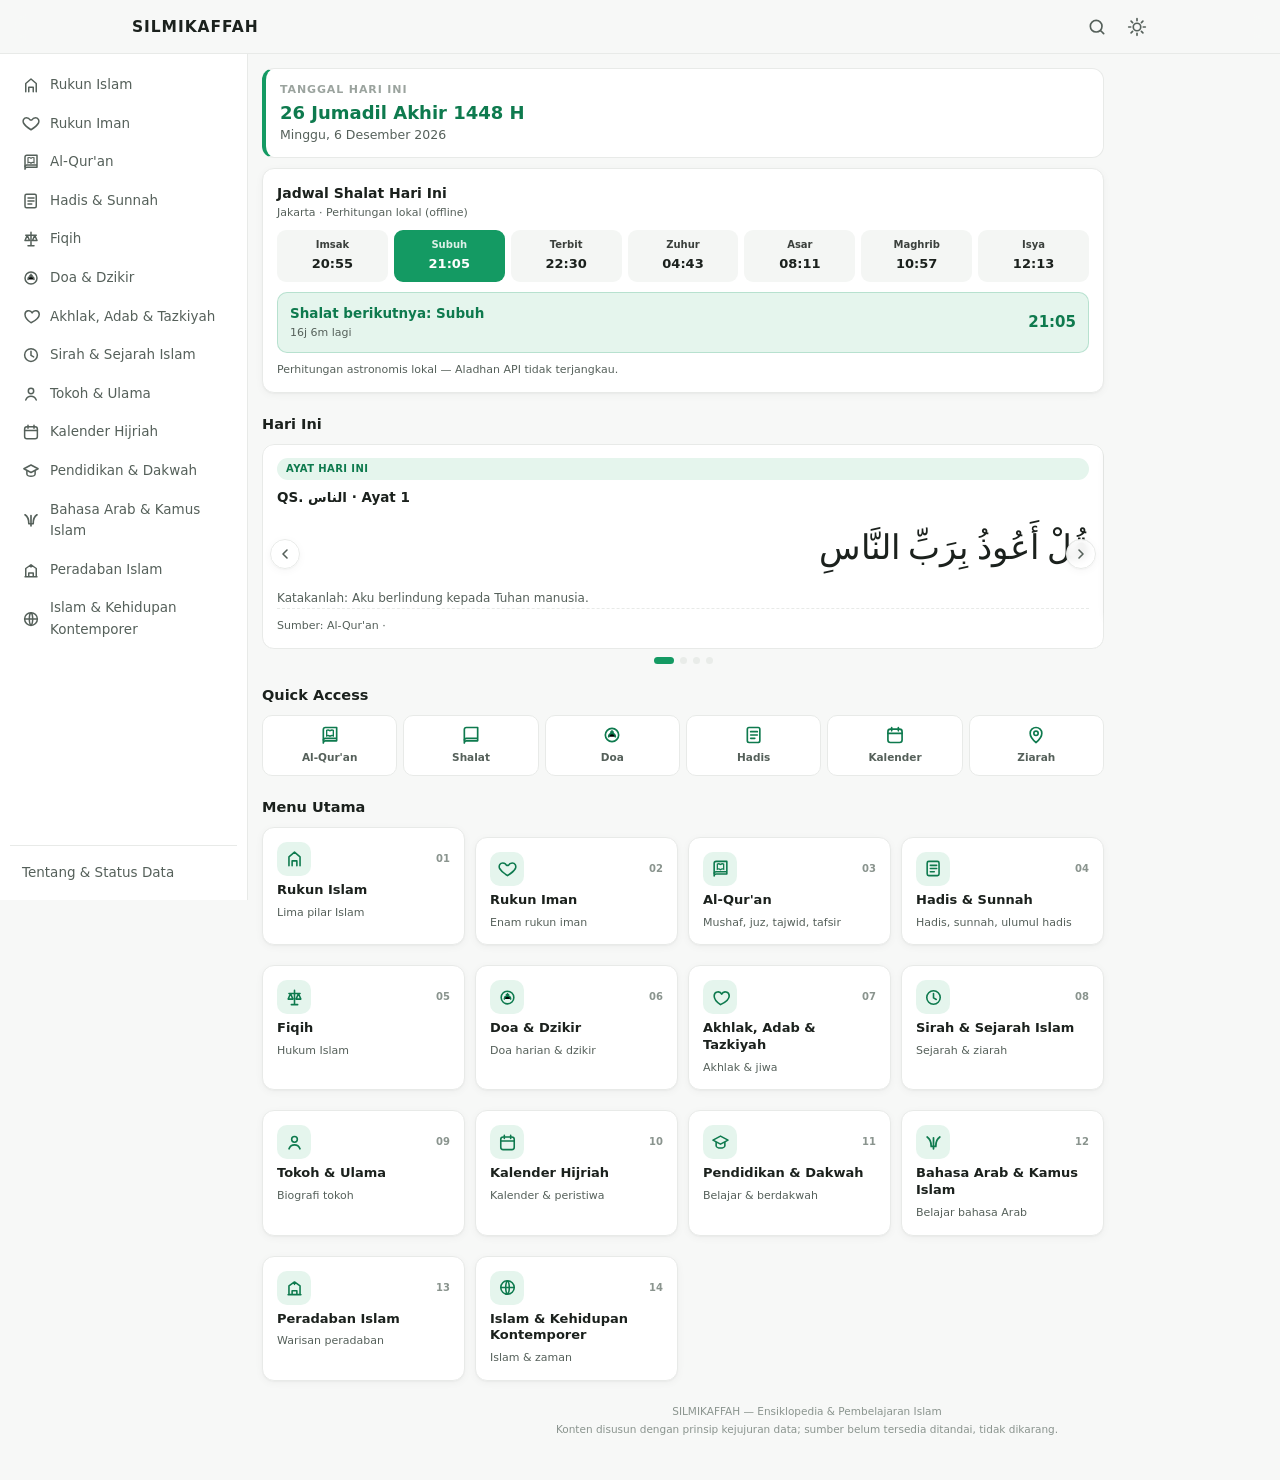
==== commit 00aa6231: "Update index.html" ====
--- a/index.html
+++ b/index.html
@@ -644,471 +644,6 @@
 }
 
 </style>
-
-<style id="silmi-ui-aligned">
-/* ============================================================
-   SILMIKAFFAH — UI ALIGNMENT LAYER
-   Selaras dengan design language ALFABASA:
-   Material 3 · Inter · AMOLED #000 · Indigo · compact cards
-   HOME CONTENT PRESERVED: tanggal, jadwal sholat, carousel Hari Ini
-   tidak diubah oleh layer ini.
-   ============================================================ */
-
-:root{
-  --font-ui:'Inter',system-ui,-apple-system,'Segoe UI',Roboto,sans-serif;
-  --r-s:8px; --r-m:12px; --r-l:16px; --r-xl:24px;
-  --t-fast:.18s ease;
-  --t-med:.3s cubic-bezier(.4,0,.2,1);
-  --elev-1:0 1px 2px rgba(0,0,0,.30),0 1px 3px 1px rgba(0,0,0,.15);
-  --elev-2:0 1px 2px rgba(0,0,0,.30),0 2px 6px 2px rgba(0,0,0,.20);
-}
-html[data-theme="dark"]{
-  --bg:#000000;
-  --bg-soft:#0A0A0A;
-  --surface:#0A0A0A;
-  --surface-2:#151515;
-  --surface-3:#202020;
-  --text:#FFFFFF;
-  --text-2:#B8B8B8;
-  --text-3:#777777;
-  --accent:#8C9EFF;
-  --accent-strong:#9BA8FF;
-  --accent-soft:#202A5C;
-  --accent-text:#AAB4FF;
-  --border:#292929;
-  --chip-bg:#151515;
-  --chip-border:#292929;
-  --danger:#FFB4AB;
-  --success:#9CE0A7;
-  --warn:#F6C85F;
-  --info:#8FC7EF;
-  --shadow:0 1px 2px rgba(0,0,0,.5),0 2px 8px rgba(0,0,0,.35);
-  --shadow-lg:0 6px 22px rgba(0,0,0,.65);
-}
-html[data-theme="light"]{
-  --bg:#FFFFFF;
-  --bg-soft:#F8F9FC;
-  --surface:#F8F9FC;
-  --surface-2:#EEF0F7;
-  --surface-3:#E2E5EE;
-  --text:#171717;
-  --text-2:#5F6368;
-  --text-3:#80838A;
-  --accent:#3F51B5;
-  --accent-strong:#3344A0;
-  --accent-soft:#E0E7FF;
-  --accent-text:#3F51B5;
-  --border:#DADCE5;
-  --chip-bg:#EEF0F7;
-  --chip-border:#DADCE5;
-  --danger:#C62828;
-  --success:#2E7D32;
-  --warn:#8A6400;
-  --info:#2A648C;
-  --shadow:0 1px 2px rgba(16,24,40,.05),0 2px 8px rgba(16,24,40,.05);
-  --shadow-lg:0 6px 20px rgba(16,24,40,.10);
-}
-
-/* Global shell */
-body{
-  font-family:var(--font-ui);
-  background:var(--bg);
-  color:var(--text);
-  line-height:1.5;
-  font-size:15px;
-}
-button,input,select,textarea{font-family:inherit}
-a{color:var(--accent-text)}
-::selection{background:var(--accent-soft);color:var(--text)}
-
-/* Header — compact, flat, like a modern knowledge app */
-.app-header{
-  background:color-mix(in srgb,var(--bg) 88%,transparent) !important;
-  border-bottom:1px solid var(--border) !important;
-  backdrop-filter:blur(12px);
-  -webkit-backdrop-filter:blur(12px);
-}
-.header-inner{max-width:1120px !important;padding:0 16px !important}
-.brand-btn{
-  padding:6px 8px !important;
-  border-radius:10px !important;
-}
-.brand-text{
-  font-size:16px !important;
-  font-weight:800 !important;
-  letter-spacing:.06em !important;
-  color:var(--text) !important;
-}
-.icon-btn{
-  width:40px !important;height:40px !important;
-  border-radius:12px !important;
-  color:var(--text-2) !important;
-}
-.icon-btn:hover{background:var(--surface-2) !important;color:var(--text) !important}
-
-/* Main content width/spacing */
-.app-main{
-  max-width:1120px !important;
-  padding:16px 16px 92px !important;
-}
-@media (min-width:1024px){
-  .app-main{
-    margin-left:248px !important;
-    max-width:calc(1120px - 190px) !important;
-    padding:18px 22px 40px !important;
-  }
-}
-
-/* Page hierarchy */
-.page{animation:pageIn .18s ease both}
-@keyframes pageIn{
-  from{opacity:0;transform:translateY(4px)}
-  to{opacity:1;transform:none}
-}
-.h1{
-  font-size:26px !important;
-  line-height:1.2 !important;
-  font-weight:800 !important;
-  letter-spacing:-.3px !important;
-}
-.h2{font-size:20px !important;font-weight:700 !important}
-.h3{font-size:16px !important;font-weight:700 !important}
-.section-title h2,
-.section-title h3{
-  font-size:17px !important;
-  font-weight:800 !important;
-  letter-spacing:-.2px;
-}
-.tiny,.small{color:var(--text-2)}
-
-/* Breadcrumbs */
-.crumbs{
-  display:flex !important;
-  align-items:center !important;
-  flex-wrap:wrap !important;
-  gap:6px !important;
-  margin-bottom:14px !important;
-  color:var(--text-2) !important;
-  font-size:13px !important;
-}
-.crumbs a{color:var(--text-2) !important}
-.crumbs a:hover{color:var(--accent-text) !important;text-decoration:none}
-
-/* Cards — ALFABASA-like: rounded, restrained border, no bulky green */
-.card,
-.list,
-.detail-card,
-.content-card,
-.callout{
-  background:var(--surface) !important;
-  border:1px solid var(--border) !important;
-  border-radius:16px !important;
-  box-shadow:none !important;
-}
-.card{padding:16px !important}
-.card:hover{
-  border-color:color-mix(in srgb,var(--accent) 65%,var(--border)) !important;
-}
-.card-hover{transition:var(--t-med)}
-.card-hover:hover{transform:translateY(-2px);box-shadow:var(--elev-1) !important}
-
-/* Section spacing */
-.section-title{margin-top:24px !important;margin-bottom:12px !important}
-.section-title:first-child{margin-top:0 !important}
-
-/* Lists — clean row system */
-.list{overflow:hidden !important}
-.list-item{
-  min-height:64px !important;
-  padding:13px 16px !important;
-  gap:14px !important;
-  background:var(--surface) !important;
-  border-bottom:1px solid var(--border) !important;
-  transition:background var(--t-fast),border-color var(--t-fast) !important;
-}
-.list-item:hover{background:var(--surface-2) !important}
-.list-item:last-child{border-bottom:none !important}
-.list-item .li-title{
-  font-size:15px !important;
-  font-weight:700 !important;
-}
-.list-item .li-sub{
-  font-size:12.5px !important;
-  color:var(--text-2) !important;
-}
-.list-item .ms.chev{color:var(--text-2) !important}
-
-/* Material/submateri cards */
-.material-grid,
-.sub-grid,
-.entry-grid,
-.menu-grid{
-  gap:12px !important;
-}
-.material-card,
-.sub-card,
-.entry-card,
-.menu-card{
-  background:var(--surface) !important;
-  border:1px solid var(--border) !important;
-  border-radius:16px !important;
-  transition:var(--t-med) !important;
-}
-.material-card:hover,
-.sub-card:hover,
-.entry-card:hover,
-.menu-card:hover{
-  transform:translateY(-2px);
-  border-color:var(--accent) !important;
-  box-shadow:var(--elev-1) !important;
-}
-
-/* Generic clickable blocks frequently used by the content renderer */
-[data-nav],
-[data-content-category],
-[data-entry],
-[data-material],
-[data-submateri]{
-  -webkit-tap-highlight-color:transparent;
-}
-[data-nav]:not(button):hover,
-[data-content-category]:hover{
-  border-color:var(--accent);
-}
-
-/* Chips / filters */
-.chip-row{
-  display:flex !important;
-  gap:8px !important;
-  overflow-x:auto !important;
-  padding:4px 0 8px !important;
-  scrollbar-width:none;
-}
-.chip{
-  flex-shrink:0 !important;
-  height:38px !important;
-  padding:0 16px !important;
-  border-radius:19px !important;
-  background:var(--chip-bg) !important;
-  border:1px solid var(--chip-border) !important;
-  color:var(--text-2) !important;
-  font-size:13px !important;
-  font-weight:600 !important;
-}
-.chip:hover,.chip.active{
-  color:var(--accent) !important;
-  border-color:var(--accent) !important;
-  background:var(--accent-soft) !important;
-}
-
-/* Buttons — pill language-app feel */
-.btn{
-  min-height:44px !important;
-  height:44px !important;
-  padding:0 18px !important;
-  border-radius:22px !important;
-  font-size:14px !important;
-  font-weight:700 !important;
-}
-.btn-primary{
-  background:var(--accent) !important;
-  color:#fff !important;
-  border-color:transparent !important;
-}
-html[data-theme="dark"] .btn-primary{color:#10142A !important}
-.btn-ghost,
-.btn-outline{
-  background:transparent !important;
-  border:1px solid var(--border) !important;
-  color:var(--text) !important;
-}
-.btn-ghost:hover,.btn-outline:hover{
-  background:var(--surface-2) !important;
-  border-color:var(--accent) !important;
-  color:var(--accent-text) !important;
-}
-
-/* Arabic / Quran — keep content readable but UI remains compact */
-.arabic-text{
-  font-family:"Noto Naskh Arabic","Amiri","Scheherazade New",serif !important;
-  color:var(--text) !important;
-}
-.arabic-translation{
-  color:var(--text-2) !important;
-}
-.arabic-meta{
-  color:var(--text-3) !important;
-}
-.q-speaker,
-.small-ar-audio{
-  background:var(--accent-soft) !important;
-  color:var(--accent-text) !important;
-  border-radius:9px !important;
-}
-.q-speaker:hover,.small-ar-audio:hover{
-  background:var(--accent) !important;
-  color:#fff !important;
-}
-
-/* Audio: compact speaker-only treatment */
-.audio-box{
-  background:transparent !important;
-  border:0 !important;
-  padding:0 !important;
-  margin:0 !important;
-  box-shadow:none !important;
-}
-.audio-info,.audio-progress{display:none !important}
-.audio-btn{
-  width:30px !important;
-  height:30px !important;
-  border-radius:9px !important;
-  background:var(--accent-soft) !important;
-  color:var(--accent-text) !important;
-}
-.audio-btn:hover{background:var(--accent) !important;color:#fff !important}
-
-/* Tabs */
-.tabs{
-  gap:4px !important;
-  border-bottom:1px solid var(--border) !important;
-}
-.tab{
-  padding:10px 14px !important;
-  font-size:13px !important;
-  color:var(--text-2) !important;
-}
-.tab.active{
-  color:var(--accent) !important;
-  border-bottom-color:var(--accent) !important;
-}
-
-/* Search */
-.searchbar,
-.search-box,
-.search-wrap{
-  background:var(--surface-2) !important;
-  border:1px solid var(--border) !important;
-  border-radius:24px !important;
-}
-.searchbar:focus-within,
-.search-wrap:focus-within{
-  border-color:var(--accent) !important;
-  background:var(--surface) !important;
-}
-
-/* Progress */
-.progress-track{background:var(--surface-2) !important}
-.progress-fill{background:var(--accent) !important}
-
-/* Iqra */
-.iqra-viewport{
-  background:var(--surface) !important;
-  border:1px solid var(--border) !important;
-  border-radius:16px !important;
-}
-.iqra-page{background:var(--surface) !important}
-.iqra-line{
-  font-size:calc(34px * var(--font-scale)) !important;
-  color:var(--text) !important;
-}
-.iqra-btn{
-  background:var(--surface-2) !important;
-  border:1px solid var(--border) !important;
-  border-radius:10px !important;
-}
-.iqra-dots .dot.active{background:var(--accent) !important}
-
-/* Prayer/home cards: preserve content, harmonize surfaces */
-.date-card,
-.prayer-card{
-  background:var(--surface) !important;
-  border-color:var(--border) !important;
-}
-.date-card{border-left-color:var(--accent) !important}
-.date-hijri{color:var(--accent-text) !important}
-.prayer-item.next{
-  background:var(--accent) !important;
-  color:#fff !important;
-}
-html[data-theme="dark"] .prayer-item.next{color:#10142A !important}
-
-/* Settings rows */
-.set-group h3{
-  font-size:15px !important;
-  font-weight:800 !important;
-  margin-bottom:10px !important;
-}
-.set-row{
-  min-height:58px !important;
-  border-bottom:1px solid var(--border) !important;
-}
-.set-row:last-child{border-bottom:0 !important}
-.sr-t{font-size:14px !important;font-weight:700 !important}
-.sr-d{font-size:12px !important;color:var(--text-2) !important}
-
-/* Empty/error states */
-.empty-state,
-.state-box{
-  background:var(--surface) !important;
-  border:1px solid var(--border) !important;
-  border-radius:16px !important;
-}
-.empty-state svg,.state-box .st-icon{color:var(--accent) !important}
-
-/* Bottom navigation — same visual language */
-.bottom-nav{
-  height:68px !important;
-  background:color-mix(in srgb,var(--surface) 94%,transparent) !important;
-  border-top:1px solid var(--border) !important;
-  box-shadow:var(--elev-2) !important;
-  backdrop-filter:blur(14px);
-  -webkit-backdrop-filter:blur(14px);
-}
-.bn-item{
-  color:var(--text-2) !important;
-  font-size:11px !important;
-  font-weight:600 !important;
-}
-.bn-item.active{color:var(--accent) !important}
-.bn-item svg{width:23px !important;height:23px !important}
-
-/* Desktop sidebar */
-@media (min-width:1024px){
-  .sidebar{
-    background:var(--surface) !important;
-    border-right:1px solid var(--border) !important;
-  }
-  .sidebar-link{
-    padding:9px 12px !important;
-    border-radius:10px !important;
-    color:var(--text-2) !important;
-  }
-  .sidebar-link:hover{background:var(--surface-2) !important;color:var(--text) !important}
-  .sidebar-link.active{
-    background:var(--accent-soft) !important;
-    color:var(--accent-text) !important;
-  }
-}
-
-/* Accessibility */
-:focus-visible{
-  outline:2px solid var(--accent) !important;
-  outline-offset:2px !important;
-}
-
-/* Mobile density */
-@media (max-width:639px){
-  .app-main{padding-left:14px !important;padding-right:14px !important}
-  .h1{font-size:24px !important}
-  .card{padding:14px !important}
-  .section-title{margin-top:22px !important}
-}
-
-/* Do not visually introduce a splash screen */
-#splash,.splash,.splash-screen{display:none !important}
-</style>
-
 </head>
 <body>
 
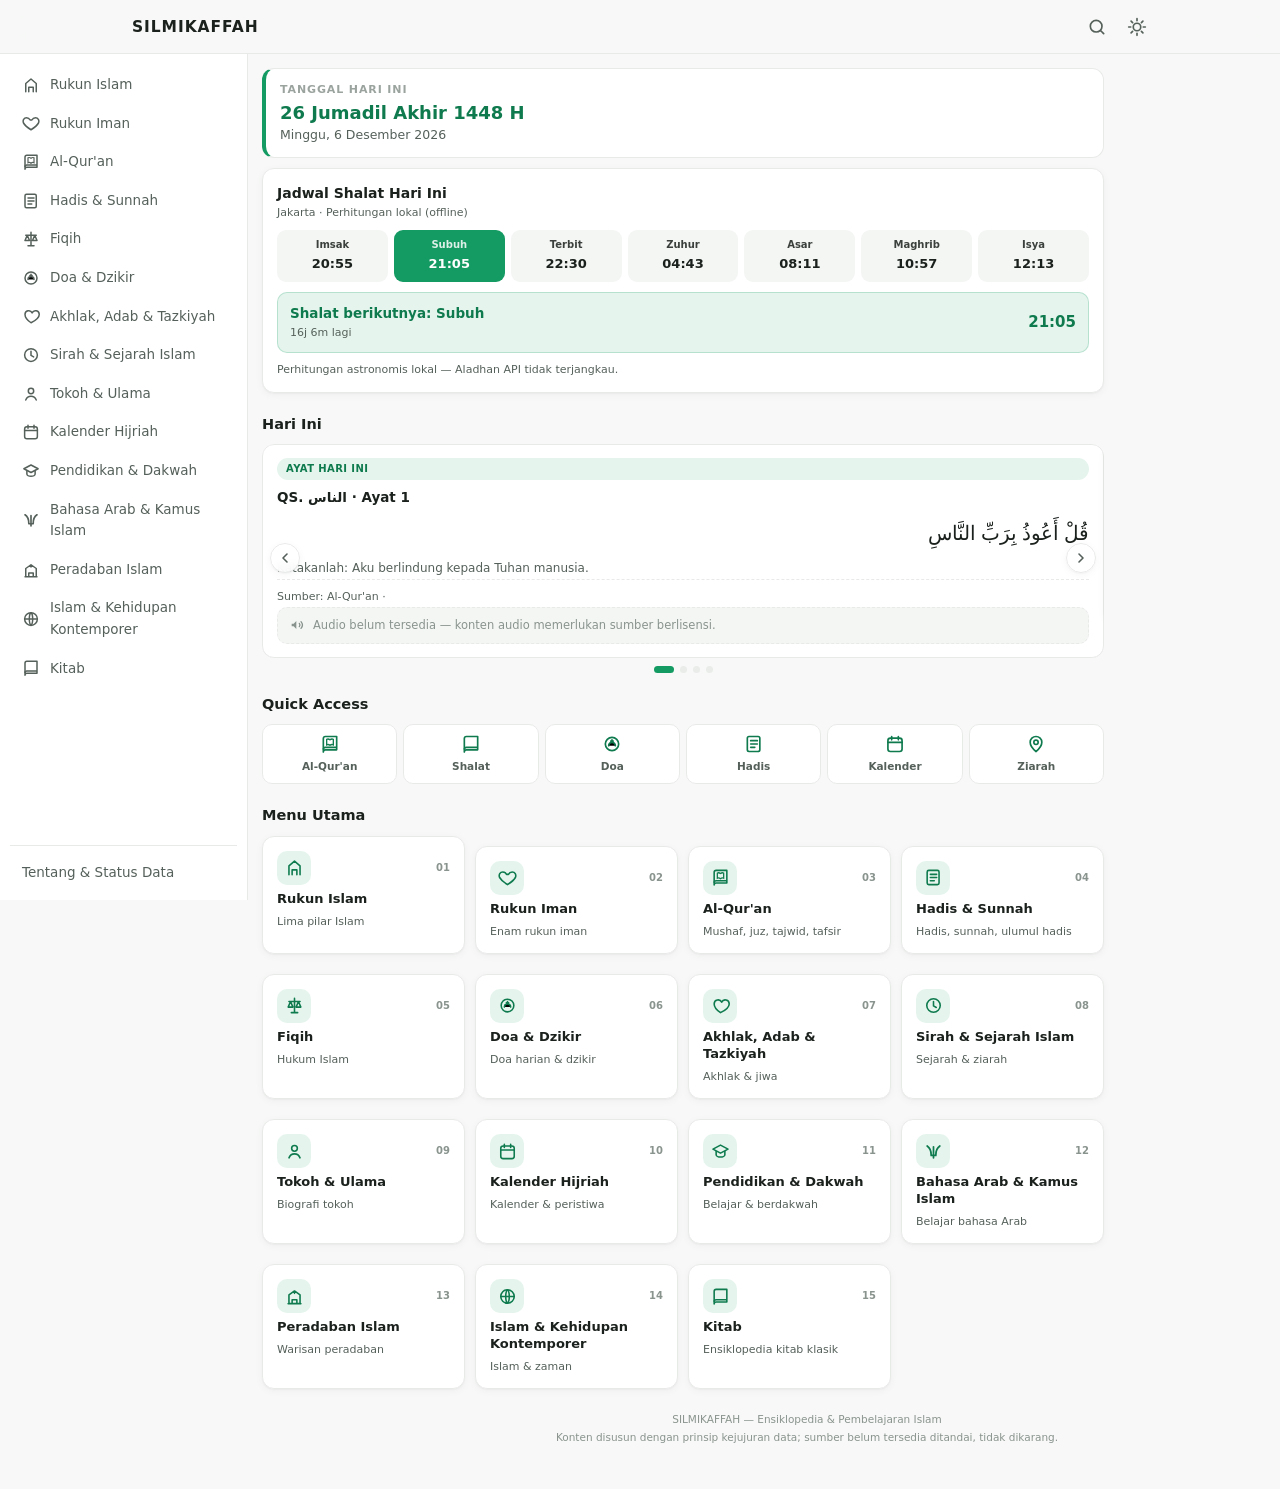
==== commit 18fe67bd: "Add files via upload" ====
--- a/index.html
+++ b/index.html
@@ -339,6 +339,7 @@
 .iqra-track{display:flex;transition:transform .4s ease}
 .iqra-page{flex:0 0 100%;min-width:100%;padding:26px 18px;min-height:230px;display:flex;flex-direction:column;gap:12px}
 .iqra-page-num{font-size:calc(11px*var(--font-scale));font-weight:800;letter-spacing:.06em;color:var(--text-3);text-transform:uppercase}
+.iqra-ins{font-size:calc(11.5px*var(--font-scale));color:var(--text-2);border-bottom:1px dashed var(--border);padding-bottom:8px;text-align:center}
 .iqra-line{font-family:var(--font-ar);font-size:calc(30px*var(--font-scale));line-height:1.9;direction:rtl;text-align:center;color:var(--text)}
 .iqra-nav{display:flex;align-items:center;justify-content:center;gap:16px;margin-top:10px}
 .iqra-btn{width:36px;height:36px;border-radius:10px;background:var(--surface);border:1px solid var(--border);display:grid;place-items:center;color:var(--text-2)}
@@ -368,6 +369,9 @@
 .q-speaker.paused{background:var(--surface-3);color:var(--text)}
 .q-speaker-lg{width:34px;height:34px;border-radius:10px}
 .q-speaker-muted{width:28px;height:28px;display:grid;place-items:center;color:var(--text-3);opacity:.6}
+.ayah-playing{border-color:var(--accent);box-shadow:0 0 0 2px color-mix(in srgb,var(--accent) 30%,transparent)}
+.iqra-line-row{display:flex;align-items:center;justify-content:center;gap:10px}
+.q-speaker-sm{width:22px;height:22px;border-radius:6px}
 .ayat-num{
   min-width:26px;height:26px;padding:0 7px;border-radius:8px;
   display:inline-grid;place-items:center;
@@ -529,6 +533,7 @@
 .cal-cell:hover{border-color:var(--accent)}
 .cal-cell.empty{background:transparent;border-color:transparent;cursor:default}
 .cal-cell.today{background:var(--accent);color:#fff;border-color:var(--accent);font-weight:800}
+.cal-cell.selected:not(.today){border-color:var(--accent);border-width:2px;box-shadow:0 0 0 1px var(--accent) inset}
 html[data-theme="dark"] .cal-cell.today{color:#062B1A}
 .cal-cell .cd{font-size:calc(12.5px * var(--font-scale));font-weight:600;line-height:1.2}
 .cal-cell .ch{font-size:calc(8.5px * var(--font-scale));color:var(--text-3);line-height:1.1}
@@ -808,6 +813,84 @@
 
 
 
+
+
+
+
+
+
+
+
+
+
+
+
+
+
+
+
+
+
+
+
+
+
+
+
+
+
+
+
+
+
+
+
+
+
+
+
+
+
+
+
+
+
+
+
+
+
+
+
+
+
+
+
+
+
+
+
+
+
+
+
+
+
+
+
+
+
+
+
+
+
+
+
+
+
+
+
+
+
 <script>
 /* ============================================================
    SILMIKAFFAH — Database Inti (data-core.js)
@@ -830,7 +913,7 @@
   {id:2, num:"02", name:"Rukun Iman", icon:"iman", short:"Enam rukun iman",
    desc:"Iman kepada Allah, Malaikat, Kitab, Rasul, Hari Akhir, Qada & Qadar.",
    materials:[
-     {id:"iman-kepada-allah", name:"Iman kepada Allah", subs:[["tauhid","Tauhid"],["asmaul-husna","Asmaul Husna"],["sifat","Sifat Allah"],["sifat-jaiz","Sifat Jaiz Allah"]]},
+     {id:"iman-kepada-allah", name:"Iman kepada Allah", subs:[["tauhid","Tauhid"],["asmaul-husna","Asmaul Husna"],["sifat","Sifat Allah"]]},
      {id:"iman-kepada-malaikat", name:"Iman kepada Malaikat"},
      {id:"iman-kepada-kitab", name:"Iman kepada Kitab"},
      {id:"iman-kepada-rasul", name:"Iman kepada Rasul"},
@@ -929,7 +1012,17 @@
      {id:"media-digital", name:"Media & Etika Digital"},
      {id:"ekonomi-modern", name:"Ekonomi Modern"},
      {id:"kesehatan-lingkungan", name:"Kesehatan & Lingkungan"},
-     {id:"masyarakat", name:"Kehidupan Masyarakat"}]}
+     {id:"masyarakat", name:"Kehidupan Masyarakat"}]},
+  {id:15, num:"15", name:"Kitab", icon:"book", short:"Ensiklopedia kitab klasik",
+   desc:"Kitab akidah, fikih, hadis, tasawuf, tafsir, keluarga, dan kitab klasik Nusantara — judul, penulis, periode, dan ringkasan isi.",
+   materials:[
+     {id:"kitab-akidah", name:"Kitab Akidah & Tauhid"},
+     {id:"kitab-fikih", name:"Kitab Fikih"},
+     {id:"kitab-hadis-klasik", name:"Kitab Hadis Klasik"},
+     {id:"kitab-tasawuf", name:"Kitab Akhlak & Tasawuf"},
+     {id:"kitab-tafsir", name:"Kitab Tafsir"},
+     {id:"kitab-keluarga", name:"Kitab Keluarga"},
+     {id:"kitab-nusantara", name:"Kitab Klasik Nusantara"}]}
 ];
 
 /* ---------- SUMBER (SOURCE DATABASE) ---------- */
@@ -1230,8 +1323,8 @@
   sources:["kemenag"], related:["shalat"], tags:["shalat","fitur"]});
 
 /* Data terpisah: zakat, puasa, haji, rukun iman, dan menu lain ada di data-extra*.js */
-
 </script>
+
 <script>
 /* ============================================================
    SILMIKAFFAH — Database Al-Qur'an (data-quran.js)
@@ -1535,8 +1628,8 @@
 addEntry({id:"ulumul-quran", menu:3, material:"tafsir", type:"article", title:"Ulumul Qur'an", summary:"Ilmu-ilmu yang membahas Al-Qur'an: wahyu, nuzul, kodifikasi, i'jaz, dan kaidah tafsir.",
   body:[{h:"Cakupan", list:["Ilmu wahyu dan cara turunnya.","Ilmu makki-madani, asbabun nuzul, nasikh-mansukh.","Ilmu i'jaz dan kaidah penafsiran."]}],
   sources:["app"], related:["tafsir","kodifikasi-quran"], tags:["al-quran","ulumul quran"]});
-
 </script>
+
 <script>
 /* ============================================================
    SILMIKAFFAH — Data Pelengkap 1 (data-extra.js)
@@ -1878,8 +1971,8 @@
 addEntry({id:"ikhtiar-tawakal", menu:2, material:"iman-kepada-qada-qadar", type:"article", title:"Ikhtiar, Tawakal & Takdir", summary:"Berusaha dengan sungguh-sungguh, lalu berserah diri kepada Allah.",
   body:[{h:"Penjelasan", list:["Ikhtiar: usaha maksimal yang disyariatkan — \"...dan katakanlah: Bekerjalah kalian...\" (QS. At-Taubah 9:105).","Tawakal: bersandar kepada Allah setelah berusaha — \"...dan barang siapa bertawakal kepada Allah, niscaya Allah mencukupkan (keperluan)nya.\" (QS. At-Talaq 65:3).","Tawakal bukan berarti meninggalkan sebab."]}],
   sources:["quran"], related:["iman-kepada-qada-qadar"], tags:["akidah","tawakal"]});
-
 </script>
+
 <script>
 /* ============================================================
    SILMIKAFFAH — Data Pelengkap 2 (data-extra2.js)
@@ -1996,7 +2089,7 @@
   addEntry({
     id:"asma-"+(i+1), menu:2, material:"iman-kepada-allah", sub:"asmaul-husna", type:"asmaul",
     title:a[1]+(dupe?" ("+a[0]+")":""), summary:a[2]+" — nama Allah yang ke-"+(i+1),
-    arabic:{text:a[0], translit:a[1], arti:a[2], audio:"", audio_src:"", source:"QS. Thaha 20:8, HR. Bukhari no. 2736"}, method:"Hijjaz",
+    arabic:{text:a[0], translit:a[1], arti:a[2], audio:"", audio_src:"", source:"QS. Thaha 20:8, HR. Bukhari no. 2736"},
     body:[
       {h:"Makna", p:["Allah adalah "+a[2].toLowerCase()+". Mengimani nama ini berarti menetapkan kesempurnaan Allah sesuai maknanya, tanpa menyerupakan-Nya dengan makhluk."]},
       {h:"Pengamalan", p:["Menyebut dan berdoa dengan nama ini sesuai konteksnya — \"Dan Allah memiliki Asmaul Husna (nama-nama yang terbaik), maka bermohonlah kepada-Nya dengan menyebutnya.\" (QS. Al-A'raf 7:180)."]}
@@ -2009,8 +2102,7 @@
   title:"Asmaul Husna", summary:"99 nama Allah yang terbaik — setiap nama adalah entri tersendiri di sini.",
   body:[
     {h:"Dalil", p:["\"Allah memiliki Asmaul Husna (nama-nama yang terbaik), maka bermohonlah kepada-Nya dengan menyebutnya.\" (QS. Al-A'raf 7:180). Rasulullah ﷺ bersabda: \"Sesungguhnya Allah memiliki 99 nama — barang siapa menghafalnya, masuk surga.\" (HR. Bukhari no. 2736, Muslim no. 2677)."]},
-    {h:"Metode bacaan", p:["Sediakan pilihan pembelajaran Asmaul Husna dengan metode bacaan Hijjaz. Karena rekaman Hijjaz merupakan karya audio berhak cipta, aplikasi tidak menyalin audio/teks liriknya secara lokal tanpa izin; gunakan tautan atau sumber audio yang memang berlisensi/diizinkan."]},
-    {h:"Catatan", p:["Setiap nama mempunyai tombol suara kecil untuk pelafalan. Tombol di bagian atas digunakan untuk membaca seluruh 99 nama dengan suara perangkat; jika sumber audio Hijjaz yang berlisensi tersedia, tombol metode Hijjaz dapat diarahkan ke sumber tersebut."]}
+    {h:"Catatan", p:["Penjelasan makna disusun ringkas; untuk pendalaman (terutama nama yang memiliki perbedaan pemahaman seperti sifat-sifat Allah), rujuk kitab syarah yang mu'tabar. Audio setiap nama menyusul."]}
   ],
   sources:["quran","bukhari","muslim"], related:["asma-1","asma-99","asma-wa-sifat"], tags:["asmaul husna","akidah"]
 });
@@ -2083,8 +2175,8 @@
 addEntry({id:"syarah-hadis", menu:4, material:"syarah-hadis", type:"article", title:"Syarah Hadis", summary:"Penjelasan hadis: makna, konteks, kandungan, dan pelajaran.",
   body:[{h:"Catatan", p:["Untuk hadis-hadis utama, aplikasi akan menyertakan syarah ringkas dengan referensi kitab syarah (mis. Fathul Bari, Syarh an-Nawawi). Saat ini tersedia untuk sebagian hadis; lainnya menyusul dengan status belum tersedia."]}],
   sources:["app"], related:["hadis-niat"], tags:["syarah hadis"]});
-
 </script>
+
 <script>
 /* ============================================================
    SILMIKAFFAH — Data Pelengkap 3 (data-extra3.js)
@@ -2348,8 +2440,8 @@
 addEntry({id:"penyakit-hati", menu:7, material:"tazkiyah", type:"article", title:"Penyakit Hati", summary:"Riya', ujub, hasad, dengki, dan cinta dunia berlebihan — penghambat kebersihan jiwa.",
   body:[{h:"Catatan", list:["Riya': beramal untuk dilihat — syirik kecil (HR. Ibnu Majah no. 4204, hasan).","Hasad: iri atas nikmat orang lain — \"Jauhilah hasad, karena hasad memakan kebaikan seperti api memakan kayu bakar.\" (HR. Abu Dawud no. 4903).","Obat: ilmu, muhasabah, dzikir, dan bergaul dengan orang saleh."]}],
   sources:["abudawud","ibnMajah"], related:["tazkiyah","ikhlas"], tags:["tazkiyah","hati"]});
-
 </script>
+
 <script>
 /* ============================================================
    SILMIKAFFAH — Data Pelengkap 4 (data-extra4.js)
@@ -2420,7 +2512,7 @@
   sources:["muslim"], related:["ziarah-kubur","adab-ziarah"], tags:["ziarah","doa"]});
 
 /* ========== MENU 09 — TOKOH & ULAMA ========== */
-addEntry({id:"tokoh", menu:9, material:"nabi-rasul", type:"article", title:"Tokoh & Ulama", summary:"Biografi nabi, sahabat, ulama, dan cendekiawan Muslim — satu entri per tokoh.",
+addEntry({id:"tokoh", menu:9, material:"sahabat-tabiin", type:"article", title:"Tokoh & Ulama", summary:"Biografi nabi, sahabat, ulama, dan cendekiawan Muslim — satu entri per tokoh.",
   body:[{h:"Catatan", p:["Nabi/Rasul yang dibahas di Rukun Iman hanya menautkan ke entri biografi di sini — tidak ada biografi ganda."]}],
   sources:["app"], related:["nabi-muhammad","abu-bakar","imam-syafii"], tags:["tokoh","biografi"]});
 const PERSONS = [
@@ -2577,8 +2669,8 @@
 addEntry({id:"tantangan-generasi-muda", menu:14, material:"masyarakat", type:"article", title:"Tantangan Generasi Muda", summary:"Menjaga identitas Muslim di tengah arus global dan digital.",
   body:[{h:"Catatan", list:["Tekanan sosial dan budaya asing: tetap berpegang pada nilai agama dengan bijak.","Media digital: jaga waktu, konten, dan pergaulan.","Pendidikan dan karier: niatkan ibadah dan kebermanfaatan.","Bangun komunitas positif dan teladan."]}],
   sources:["app"], related:["kontemporer","pendidikan-islam"], tags:["kontemporer","generasi muda"]});
-
 </script>
+
 <script>
 /* ============================================================
    SILMIKAFFAH — Data Pelengkap 5 (data-extra5.js)
@@ -2684,8 +2776,8 @@
   hadis:["hadis-niat","hadis-cinta-saudara","hadis-berkata-baik","hadis-khairukum","hadis-muslim-sejati"],
   doa:["doa-bangun-tidur","sayyidul-istighfar","doa-meminta-ilmu","doa-kedua-orangtua","doa-perjalanan"]
 };
-
 </script>
+
 <script>
 /* ============================================================
    SILMIKAFFAH — Revisi Hierarki & Pelengkapan Data (data-extra6.js)
@@ -2932,14 +3024,7 @@
   body:[{h:"Pendekatan Ahlus Sunnah", p:["Menetapkan nama dan sifat yang Allah tetapkan dalam Al-Qur'an dan sunnah, tanpa takyif (menanyakan hakikat) dan tamtsil (menyerupakan): \"...tidak ada sesuatu pun yang serupa dengan Dia.\" (QS. Asy-Syura 42:11)."]},
   {h:"Pendekatan ilmu tauhid (maturidiyah/asya'irah)", p:["Merangkum sifat wajib bagi Allah: wujud (ada), qidam (dahulu), baqa' (kekal), mukhalafatuhu lil hawadits (berbeda dari makhluk), qiyamuhu binafsihi (berdiri sendiri), wahdaniyah (esa), qudrat (kuasa), iradat (berkehendak), ilmu, hayat (hidup), sam' (mendengar), bashar (melihat), dan kalam (berfirman)."]},
   {h:"Catatan", p:["Kedua pendekatan memiliki dalil dan metode masing-masing. Aplikasi menampilkan secara informatif tanpa klaim sepihak; pendalaman sebaiknya bersama guru/kitab akidah yang mu'tabar."]}],
-  sources:["quran","app"], related:["asma-wa-sifat","tauhid","sifat-jaiz-allah"], tags:["akidah","sifat allah"]});
-addEntry({id:"sifat-jaiz-allah", menu:2, material:"iman-kepada-allah", sub:"sifat-jaiz", type:"article", title:"Sifat Jaiz Allah", summary:"Allah bebas melakukan atau meninggalkan perkara yang mungkin sesuai kehendak-Nya; dalam rumusan ilmu tauhid yang masyhur disebut satu sifat jaiz.",
-  body:[
-    {h:"Pengertian", p:["Sifat jaiz Allah menjelaskan bahwa Allah berkehendak melakukan atau tidak melakukan sesuatu yang secara zatnya mungkin terjadi. Dalam rumusan ilmu tauhid yang masyhur, sifat jaiz Allah diringkas menjadi satu." ]},
-    {h:"Rumusan", p:["Fi'lu kulli mumkinin au tarkuhu — Allah dapat melakukan sesuatu yang mungkin atau meninggalkannya, sesuai kehendak-Nya."]},
-    {h:"Catatan", p:["Pembahasan sifat jaiz merupakan istilah dalam ilmu tauhid/kalam. Aplikasi menampilkannya sebagai materi pembelajaran dan tidak menyamakan istilah ini dengan daftar Asmaul Husna."]}
-  ],
-  sources:["quran","app"], related:["sifat-allah","asma-wa-sifat","iman-kepada-allah"], tags:["akidah","sifat allah","sifat jaiz"]});
+  sources:["quran","app"], related:["asma-wa-sifat","tauhid"], tags:["akidah","sifat allah"]});
 addEntry({id:"dalil-malaikat", menu:2, material:"iman-kepada-malaikat", type:"article", title:"Dalil Iman kepada Malaikat", summary:"Dalil keberadaan dan tugas malaikat.",
   body:[{h:"Dalil", list:["QS. Al-Baqarah 2:285 — \"Rasul beriman kepada apa yang diturunkan kepadanya dari Tuhannya, demikian pula orang-orang yang beriman; semuanya beriman kepada Allah, malaikat-malaikat-Nya, kitab-kitab-Nya, dan rasul-rasul-Nya.\"","QS. At-Tahrim 66:6 — malaikat yang keras dan taat.","Hadis Jibril (HR. Muslim no. 8)."]}],
   sources:["quran","muslim"], related:["iman-kepada-malaikat"], tags:["akidah","malaikat"]});
@@ -3117,8 +3202,8 @@
   summary:"Menjelang Idulfitri, umat Islam menunaikan zakat fitrah — pembahasan lengkap di Rukun Islam → Zakat → Zakat Fitrah.",
   body:[{h:"Tautan materi utama", p:["Zakat fitrah dibahas lengkap pada Rukun Islam → Zakat → Zakat Fitrah (satu entri utama; di sini hanya relasi, bukan artikel kedua)."]}],
   sources:["bukhari"], related:["zakat-fitrah","idulfitri","puasa-ramadan"], tags:["ramadan","zakat"]});
-
 </script>
+
 <script>
 /* ============================================================
    SILMIKAFFAH — PUSH DATA FINAL (data-extra7.js)
@@ -3219,8 +3304,8 @@
   summary:"Umayyah, Abbasiyah, dan Utsmani — tiga dinasti besar dalam sejarah Islam.",
   body:[{h:"Ringkasan", list:["Umayyah (41–132 H): pusat Damaskus; perluasan hingga Andalusia; masa kekhalifahan yang ditetapkan secara turun-temurun.","Abbasiyah (132–656 H): pusat Baghdad; masa keemasan ilmu (Bayt al-Hikmah, penerjemahan).","Utsmani (±700–1342 H): pusat Istanbul; kekhalifahan terakhir yang diakui luas; peran dalam menjaga kota suci.","Dinasti lain: Fatimiyah (Kairo), Umayyah Andalusia (Kordoba), Mamluk, Mughal, dan kerajaan-kerajaan Nusantara.","Catatan: penilaian sejarah atas tiap dinasti dilakukan para sejarawan; aplikasi menyajikan garis besar dengan sumber."]}],
   sources:["app"], related:["sejarah-islam","islam-nusantara","peradaban"], tags:["sejarah","dinasti"]});
-
 </script>
+
 <script>
 /* ============================================================
    SILMIKAFFAH — AUDIT 4 MENU AWAL (data-extra8.js)
@@ -3284,19 +3369,20 @@
   e.body.push({h:"Ilustrasi gerakan", p:["Ilustrasi pose tersedia pada entri gerakan di bawah materi ini (berdiri, rukuk, sujud, duduk)."]});
 });
 
-/* ================= 5) IMAN KEPADA MALAIKAT — SATU SUMBER KEBENARAN ================= */
-const MALAIKAT_MASTER = [
-  {id:"malaikat-jibril", name:"Malaikat Jibril", tugas:"Menyampaikan wahyu kepada para nabi dan rasul.", dalil:"QS. Asy-Syu'ara 26:193-194; Hadis Jibril (HR. Muslim no. 8)."},
-  {id:"malaikat-mikail", name:"Malaikat Mikail", tugas:"Mikail disebut bersama Jibril dalam QS. Al-Baqarah 2:98. Rincian tugas yang tidak tegas dalam sumber tidak dipaksakan sebagai fakta.", dalil:"QS. Al-Baqarah 2:98."},
-  {id:"malaikat-israfil", name:"Malaikat Israfil", tugas:"Malaikat yang dikaitkan dengan tiupan sangkakala dalam hadis-hadis tentang kiamat.", dalil:"Hadis tentang sangkakala; rincian sumber ditampilkan bila tersedia."},
-  {id:"malaikat-maut", name:"Malaikat Maut", tugas:"Malaikat yang ditugaskan mencabut nyawa manusia.", dalil:"QS. As-Sajdah 32:11."},
-  {id:"malaikat-munkar-nakir", name:"Malaikat Munkar & Nakir", tugas:"Nama yang dikenal dalam hadis terkait pertanyaan di alam kubur.", dalil:"Hadis tentang fitnah/pertanyaan kubur; tampilkan referensi sesuai database hadis."},
-  {id:"malaikat-raqib-atid", name:"Raqib & Atid", tugas:"Istilah yang terdapat dalam QS. Qaf 50:17-18 untuk malaikat yang berada di kanan dan kiri manusia dan mencatat perkataan/perbuatan. Jangan menyederhanakannya sebagai nama diri tanpa catatan.", dalil:"QS. Qaf 50:17-18."},
-  {id:"malaikat-malik", name:"Malaikat Malik", tugas:"Penjaga Jahannam.", dalil:"QS. Az-Zukhruf 43:77."}
+/* ================= 5) IMAN KEPADA MALAIKAT — PER NAMA ================= */
+const MALAIKAT = [
+  {id:"malaikat-jibril", name:"Jibril", tugas:"Menyampaikan wahyu kepada para nabi dan rasul.", dalil:"QS. Asy-Syu'ara' 26:193-194; hadis Jibril (HR. Muslim no. 8)."},
+  {id:"malaikat-mikail", name:"Mikail", tugas:"Mengatur rezeki, hujan, dan tumbuhan dengan izin Allah.", dalil:"QS. Al-Baqarah 2:98 — disebut bersama Jibril."},
+  {id:"malaikat-israfil", name:"Israfil", tugas:"Meniup sangkakala (shur) pada hari kiamat.", dalil:"Disebut dalam hadis tentang tiupan sangkakala (HR. Muslim no. 2941)."},
+  {id:"malaikat-maut", name:"Malaikat Maut (Izrail)", tugas:"Mencabut nyawa dengan izin Allah.", dalil:"QS. As-Sajdah 32:11 — \"Malaikat maut yang diserahi (tugas) untuk mencabut nyawamu akan mematikanmu.\""},
+  {id:"malaikat-munkar-nakir", name:"Munkar & Nakir", tugas:"Menanyai manusia di alam kubur.", dalil:"HR. Tirmidzi no. 1071 (hasan sahih)."},
+  {id:"malaikat-raqib-atid", name:"Raqib & Atid", tugas:"Mencatat amal baik dan buruk setiap manusia.", dalil:"QS. Qaf 50:17-18."},
+  {id:"malaikat-malik", name:"Malik", tugas:"Penjaga neraka.", dalil:"QS. Az-Zukhruf 43:77."},
+  {id:"malaikat-ridwan", name:"Ridwan", tugas:"Penjaga surga.", dalil:"Disebut dalam atsar tentang penjaga surga; nama ini masyhur di kalangan ulama tafsir."}
 ];
-MALAIKAT_MASTER.forEach((m,i)=>{
-  addEntry({id:m.id, menu:2, material:"iman-kepada-malaikat", type:"article", title:m.name, order:5+i, summary:m.tugas,
-    body:[{h:"Tugas / Penjelasan",p:[m.tugas]},{h:"Dalil / Sumber",p:[m.dalil]},{h:"Catatan Verifikasi",p:["Data ini sengaja tidak menambahkan nama atau tugas yang tidak tegas sumbernya. Untuk nama populer seperti Izrail/Ridwan, aplikasi tidak menuliskannya sebagai fakta pasti tanpa sumber yang kuat."]}],
+MALAIKAT.forEach((m,i)=>{
+  addEntry({id:m.id, menu:2, material:"iman-kepada-malaikat", type:"article", title:"Malaikat "+m.name, order:5+i, summary:m.tugas,
+    body:[{h:"Tugas", p:[m.tugas]},{h:"Dalil", p:[m.dalil]}],
     sources:["quran","muslim"], related:["iman-kepada-malaikat"], tags:["akidah","malaikat"]});
 });
 
@@ -3413,8 +3499,946 @@
   114:"An-Nas memohon perlindungan dari bisikan setan yang membisikkan kejahatan ke dada manusia, dari golongan jin dan manusia.",
   2:"Ayat Kursi (2:255) menegaskan keesaan, keagungan, dan kekuasaan Allah yang tidak mengantuk dan tidak tidur; 'kursi-Nya meliputi langit dan bumi'."
 };
-
 </script>
+
+<script>
+/* ============================================================
+   SILMIKAFFAH — PELENGKAPAN MENDALAM (data-extra9.js)
+   Iqra: halaman buku diperluas (orisinal, alur seperti buku
+   Iqra yang beredar) · Entri baru lintas menu · Semua bersumber.
+   ============================================================ */
+function patch(id, fn){ const e = getEntry(id); if(e) fn(e); }
+
+/* ================= 1) IQRA — HALAMAN BUKU DIPERLUAS ================= */
+DB.IQRA_PAGES = {
+  "iqra-1":[
+    {t:"Hal 1 — Alif Ba Ta Tsa", l:["ا ب ت ث","بَ تَ ثَ","اَبَ بَتَ تَبَا"]},
+    {t:"Hal 2 — Jim Ha Kha Dal Dzal", l:["ج ح خ د ذ","جَ حَ خَ دَ ذَ","جَبَا خَبَا دَخَلَ"]},
+    {t:"Hal 3 — Ra Zai Sin Syin Shad", l:["ر ز س ش ص","رَ زَ سَ شَ صَ","رَبَا سَمَا شَرِبَ"]},
+    {t:"Hal 4 — Dhad Tha Zha 'Ain Ghain", l:["ض ط ظ ع غ","ضَ طَ ظَ عَ غَ","طَبَا ظَهَرَ غَلَبَ"]},
+    {t:"Hal 5 — Fa Qaf Kaf Lam Mim", l:["ف ق ك ل م","فَ قَ كَ لَ مَ","فَتَحَ قَرَأَ كَلَمَ"]},
+    {t:"Hal 6 — Nun Wau Ha Ya", l:["ن و ه ي","نَ وَ هَ يَ","نَصَرَ وَعَدَ هَدَى"]},
+    {t:"Hal 7 — Latihan kata 1", l:["بَتَ مَلَكَ سَمِعَ","رَأَسَ قَلَمَ","دَخَلَ خَرَجَ"]},
+    {t:"Hal 8 — Latihan kata 2", l:["عَلِمَ فَهِمَ","كَتَبَ قَرَأَ","شَرِبَ أَكَلَ"]}
+  ],
+  "iqra-2":[
+    {t:"Hal 1 — Kasrah (i)", l:["بِ تِ ثِ جِ حِ خِ","سِ شِ صِ ضِ طِ ظِ","كِ لِ مِ نِ وِ يِ"]},
+    {t:"Hal 2 — Dhammah (u)", l:["بُ تُ ثُ جُ حُ خُ","رُ زُ سُ شُ صُ ضُ","كُ لُ مُ نُ وُ يُ"]},
+    {t:"Hal 3 — Beda fathah-kasrah-dhammah", l:["بَ بِ بُ","جَ جِ جُ","سَ سِ سُ"]},
+    {t:"Hal 4 — Sukun (huruf mati)", l:["اَبْ بَتْ جَدْ","رَكْ سَمْ كُنْ","نَعَمْ كَتَبْ"]},
+    {t:"Hal 5 — Latihan sukun 1", l:["بَكْتَ تِبْ قُمْ","اِرْجِعْ اُكْتُبْ","تَفْتَحْ تَسْمَعْ"]},
+    {t:"Hal 6 — Latihan sukun 2", l:["مَرْحَمَةٌ رَحْمَةٌ","قُلْ قَالَ","كُنْ كَانَ"]},
+    {t:"Hal 7 — Gabungan harakat", l:["مُسْلِمٌ كَاتِبٌ","يَكْتُبُ يَقْرَأُ","يُسَافِرُ يَرْجِعُ"]},
+    {t:"Hal 8 — Kalimat pendek", l:["قَالَ اللَّهُ","يَقُولُ رَبُّنَا","سَمِعَ رَسُولُ اللَّهِ"]}
+  ],
+  "iqra-3":[
+    {t:"Hal 1 — Fathatain (tanwin)", l:["بًا تًا ثًا","مَلِكًا عَالِمًا","سَمِيعًا بَصِيرًا"]},
+    {t:"Hal 2 — Kasratain & dhammatain", l:["بٍ بٌ","كِتَابٌ قَلَمٌ","مَسْجِدٌ بَيْتٌ"]},
+    {t:"Hal 3 — Huruf sambung awal", l:["كَتَبَ جَلَسَ","مَسْجِدٌ مَكْتَبٌ","بَابٌ دَارٌ"]},
+    {t:"Hal 4 — Huruf sambung tengah", l:["يَكْتُبُ يَجْلِسُ","مُحَمَّدٌ أَحْمَدُ","سُكَّانٌ مُسْلِمٌ"]},
+    {t:"Hal 5 — Huruf sambung akhir", l:["شَمْسٌ قَمَرٌ","نُورٌ عِلْمٌ","فَلَاحٌ حَدِيقَةٌ"]},
+    {t:"Hal 6 — Latihan kata 1", l:["كِتَابٌ مَسْجِدٌ بَيْتٌ","جَمِيلٌ كَبِيرٌ صَغِيرٌ","حَقٌّ صِدْقٌ"]},
+    {t:"Hal 7 — Latihan kata 2", l:["الْكِتَابُ الْمَسْجِدُ","الرَّحْمَنُ الرَّحِيمُ","الْحَمْدُ لِلَّهِ"]},
+    {t:"Hal 8 — Kalimat pendek", l:["الْحَمْدُ لِلَّهِ رَبِّ الْعَالَمِينَ","بِسْمِ اللَّهِ الرَّحْمَٰنِ الرَّحِيمِ","قَالَ رَسُولُ اللَّهِ صَلَّى اللَّهُ عَلَيْهِ وَسَلَّمَ"]}
+  ],
+  "iqra-4":[
+    {t:"Hal 1 — Mad thabi'i (fathah + alif)", l:["بَا جَا سَا","قَالَ كَانَ رَاحَ","مَالٌ نُورٌ"]},
+    {t:"Hal 2 — Mad thabi'i (kasrah + ya)", l:["بِي جِي سِي","قِيلَ سِيرَةٌ","رَبِيعٌ سَمِيعٌ"]},
+    {t:"Hal 3 — Mad thabi'i (dhammah + wau)", l:["بُو جُو سُو","يَقُولُ يَكُونُ","رَسُولٌ عُقُودٌ"]},
+    {t:"Hal 4 — Panjang 2 harakat", l:["رَحْمَةٌ سَلَامٌ","إِيمَانٌ إِحْسَانٌ","إِسْلَامٌ مُؤْمِنٌ"]},
+    {t:"Hal 5 — Latihan mad 1", l:["بَابٌ نَارٌ دَارٌ","قَائِمٌ صَائِمٌ","غَائِبٌ سَائِرٌ"]},
+    {t:"Hal 6 — Latihan mad 2", l:["رَبُّ الْعَالَمِينَ","مَالِكِ يَوْمِ الدِّينِ","إِيَّاكَ نَعْبُدُ وَإِيَّاكَ نَسْتَعِينُ"]},
+    {t:"Hal 7 — Kalimat bermad", l:["قُلْ هُوَ اللَّهُ أَحَدٌ","اللَّهُ الصَّمَدُ","لَمْ يَلِدْ وَلَمْ يُولَدْ"]},
+    {t:"Hal 8 — Evaluasi panjang pendek", l:["بَ (pendek) — بَا (panjang)","قَ (pendek) — قَا (panjang)","Perhatikan 2 harakat pada huruf mad"]}
+  ],
+  "iqra-5":[
+    {t:"Hal 1 — Nun sukun & izhar", l:["مِنْ عَمَلِهِ — izhar","أَنْعَمْتَ — izhar","مِنْهُمْ — izhar halqi"]},
+    {t:"Hal 2 — Idgham", l:["مِنْ نُّعْمَةٍ — idgham bighunnah","مِنْ لَدُنْ — idgham bila ghunnah","يَنْوِي — idgham"]},
+    {t:"Hal 3 — Ikhfa", l:["مِنْ تَحْتِهَا — ikhfa","عَنْ بَعْضٍ — ikhfa","مِنْ قَبْلُ — ikhfa"]},
+    {t:"Hal 4 — Iqlab", l:["مِنْ بَعْدِ — iqlab (menjadi mim)","سَمِيعٌ بَصِيرٌ — iqlab","عَلِيمٌ بِذَاتِ — iqlab"]},
+    {t:"Hal 5 — Mim sukun", l:["تَرْمِيهِمْ بِحِجَارَةٍ — ikhfa syafawi","لَهُمْ مَا — idgham mimi","عَلَيْهِمْ وَلَا — izhar syafawi"]},
+    {t:"Hal 6 — Latihan hukum 1", l:["مِنْ خَوْفٍ — izhar","مِنْ شَرِّ — ikhfa","مِنَ الْجِنَّةِ — ikhfa"]},
+    {t:"Hal 7 — Latihan hukum 2", l:["لِمَنْ شَاءَ — ikhfa","مِنْ وَلِيٍّ — idgham","أَنْبَتَ — iqlab"]},
+    {t:"Hal 8 — Kalimat pendek", l:["فَأَنْذَرْتُكُمْ نَارًا لَظَى","مِنْ شَرِّ مَا خَلَقَ","إِنَّا أَنْزَلْنَاهُ فِي لَيْلَةِ الْقَدْرِ"]}
+  ],
+  "iqra-6":[
+    {t:"Hal 1 — Bacaan pendek 1", l:["بِسْمِ اللَّهِ الرَّحْمَٰنِ الرَّحِيمِ","الْحَمْدُ لِلَّهِ رَبِّ الْعَالَمِينَ","الرَّحْمَٰنِ الرَّحِيمِ"]},
+    {t:"Hal 2 — Bacaan pendek 2", l:["مَالِكِ يَوْمِ الدِّينِ","إِيَّاكَ نَعْبُدُ وَإِيَّاكَ نَسْتَعِينُ","اهْدِنَا الصِّرَاطَ الْمُسْتَقِيمَ"]},
+    {t:"Hal 3 — Surah Al-Ikhlas", l:["قُلْ هُوَ اللَّهُ أَحَدٌ","اللَّهُ الصَّمَدُ","لَمْ يَلِدْ وَلَمْ يُولَدْ","وَلَمْ يَكُنْ لَهُ كُفُوًا أَحَدٌ"]},
+    {t:"Hal 4 — Surah Al-Falaq", l:["قُلْ أَعُوذُ بِرَبِّ الْفَلَقِ","مِنْ شَرِّ مَا خَلَقَ","وَمِنْ شَرِّ غَاسِقٍ إِذَا وَقَبَ","وَمِنْ شَرِّ النَّفَّاثَاتِ فِي الْعُقَدِ"]},
+    {t:"Hal 5 — Surah An-Nas", l:["قُلْ أَعُوذُ بِرَبِّ النَّاسِ","مَلِكِ النَّاسِ","إِلَٰهِ النَّاسِ","مِنْ شَرِّ الْوَسْوَاسِ الْخَنَّاسِ"]},
+    {t:"Hal 6 — Surah Al-'Asr", l:["وَالْعَصْرِ","إِنَّ الْإِنْسَانَ لَفِي خُسْرٍ","إِلَّا الَّذِينَ آمَنُوا وَعَمِلُوا الصَّالِحَاتِ"]},
+    {t:"Hal 7 — Menuju mushaf", l:["أَعُوذُ بِاللَّهِ مِنَ الشَّيْطَانِ الرَّجِيمِ","بِسْمِ اللَّهِ الرَّحْمَٰنِ الرَّحِيمِ","Baca dengan tartil dan perhatikan mad"]},
+    {t:"Hal 8 — Siap ke mushaf", l:["Lancarkan seluruh bacaan di atas","Setor kepada guru (talaqqi)","Lanjut: membaca mushaf + pelajaran tajwid"]}
+  ]
+};
+
+/* ================= 2) BAHASA ARAB — NAHWU LENGKAP ================= */
+addEntry({id:"mubtada-khabar", menu:12, material:"nahwu", type:"article", title:"Mubtada & Khabar", order:4,
+  summary:"Subjek dan predikat dalam kalimat nominal bahasa Arab.",
+  body:[{h:"Penjelasan", list:["Mubtada: kata benda yang menjadi subjek kalimat — biasanya di awal (الْكِتَابُ = buku itu).","Khabar: predikat yang menyempurnakan kalimat (جَدِيدٌ = baru).","Contoh: الْكِتَابُ جَدِيدٌ — \"buku itu baru\".","Keduanya berstatus rafa' (berakhiran dhammah/tanwin dhammah)."]}],
+  sources:["app"], related:["nahwu","isim"], tags:["bahasa arab","nahwu"]});
+addEntry({id:"fail-maful", menu:12, material:"nahwu", type:"article", title:"Fa'il & Maf'ul", order:5,
+  summary:"Pelaku (subjek) dan objek dalam kalimat verbal.",
+  body:[{h:"Penjelasan", list:["Fa'il: pelaku perbuatan — كَتَبَ مُحَمَّدٌ (Muhammad telah menulis).","Maf'ul bih: objek yang dikenai perbuatan — كَتَبَ مُحَمَّدٌ كِتَابًا (Muhammad menulis buku).","Fa'il berstatus rafa'; maf'ul berstatus nashab (berakhiran fathah)."]}],
+  sources:["app"], related:["nahwu","fil"], tags:["bahasa arab","nahwu"]});
+
+/* ================= 3) AKHLAK & ADAB ================= */
+addEntry({id:"silaturahmi", menu:7, material:"akhlak", sub:"terpuji", type:"article", title:"Silaturahmi", order:10,
+  summary:"Menjalin dan menjaga hubungan baik dengan kerabat dan sesama.",
+  body:[{h:"Dalil", list:["\"Barang siapa ingin dilapangkan rezekinya dan dipanjangkan umurnya, hendaklah ia menyambung silaturahmi.\" (HR. Bukhari no. 2067, Muslim no. 2557).","Silaturahmi adalah perintah yang ditegaskan Al-Qur'an: \"...dan bertakwalah kepada Allah yang dengan (nama)-Nya kamu saling meminta, dan (peliharalah) hubungan kekeluargaan.\" (QS. An-Nisa' 4:1)."]}],
+  sources:["quran","bukhari","muslim"], related:["kasih-sayang","adab-sesama"], tags:["akhlak","silaturahmi"]});
+addEntry({id:"menjaga-lisan", menu:7, material:"akhlak", sub:"terpuji", type:"article", title:"Menjaga Lisan", order:11,
+  summary:"Lisan adalah gerbang kebaikan atau keburukan — berkata baik atau diam.",
+  body:[{h:"Dalil", list:["\"Barang siapa beriman kepada Allah dan hari akhir, hendaklah berkata baik atau diam.\" (HR. Bukhari no. 6018, Muslim no. 47).","Rasulullah ﷺ: \"Keselamatan manusia tergantung pada kemampuannya menjaga lisan.\" (HR. Tirmidzi no. 2501, sahih)."]}],
+  sources:["bukhari","muslim","tirmidzi"], related:["adab-berbicara","hadis-berkata-baik"], tags:["akhlak","lisan"]});
+
+/* ================= 4) TOKOH TAMBAHAN ================= */
+const P3 = [
+  {id:"salman-al-farisi", name:"Salman al-Farisi", alt:"Salman al-Khair", birth:"—", death:"±36 H", loc:"Persia → Madinah", kontribusi:"Sahabat dari Persia; penggagas strategi parit (khandaq) pada Perang Khandaq.", bio:"Mencari kebenaran agama dari satu tempat ke tempat lain hingga sampai kepada Nabi ﷺ. Kisah pencariannya diriwayatkan panjang (HR. Bukhari no. 3947)."},
+  {id:"umar-bin-abdul-aziz", name:"Umar bin Abdul Aziz", alt:"Khalifah kelima (periode tabi'in)", birth:"63 H", death:"101 H", loc:"Madinah → Damaskus", kontribusi:"Khalifah Bani Umayyah yang dikenal adil dan zuhud; masa pemerintahannya disebut kebangkitan pembaruan.", bio:"Ulama di kalangan tabi'in yang diangkat menjadi khalifah; menolak kemewahan, mengembalikan harta yang diambil zalim, dan mendorong kodifikasi hadis."},
+  {id:"imam-ghazali", name:"Imam al-Ghazali", alt:"Hujjatul Islam", birth:"450 H", death:"505 H / 1111 M", loc:"Thus, Persia", kontribusi:"Ulama besar: fiqih, ushul, akidah, dan tasawuf; penulis Ihya' Ulumiddin.", bio:"Menguasai banyak disiplin; krisis keraguan membuatnya meninggalkan jabatan dan menulis Ihya' — karya yang memadukan syariat dan penyucian jiwa."},
+  {id:"fatimah-az-zahra", name:"Fatimah az-Zahra", alt:"Putri Rasulullah ﷺ", birth:"±605 M", death:"11 H", loc:"Makkah → Madinah", kontribusi:"Putri bungsu Nabi ﷺ; istri Ali; ibu Hasan dan Husain.", bio:"Termasuk ahlul bait yang dicintai Nabi ﷺ — \"Fatimah adalah bagian dariku...\" (HR. Bukhari no. 3714). Teladan kesederhanaan dan kesabaran."},
+  {id:"ibnu-battuta", name:"Ibnu Battuta", alt:"Pengelana Muslim", birth:"703 H / 1304 M", loc:"Maroko", death:"±779 H", kontribusi:"Penjelajah; catatan perjalanannya (Rihlah) meliputi Afrika, Timur Tengah, India, dan Nusantara.", bio:"Menempuh perjalanan puluhan tahun dan menuliskan Rihlah yang menjadi sumber sejarah peradaban, termasuk catatan tentang dunia Melayu."},
+  {id:"al-biruni", name:"Al-Biruni", alt:"Abu Raihan", birth:"362 H / 973 M", death:"440 H / 1048 M", loc:"Khwarizm", kontribusi:"Ilmuwan serba bisa: astronomi, matematika, geografi, dan sejarah; penulis Tahqiq ma li al-Hind.", bio:"Karyanya tentang India dan berbagai bangsa menjadi rujukan; metode observasinya diakui para sejarawan sains."}
+];
+P3.forEach(p=>addEntry({id:p.id, menu:9, material:p.mat||"sahabat-tabiin", type:"person", title:p.name, summary:p.kontribusi,
+  person:{name:p.name, alt:p.alt, birth:p.birth, death:p.death, loc:p.loc},
+  body:[{h:"Biografi", p:[p.bio]},{h:"Kontribusi", p:[p.kontribusi]},{h:"Periode & tempat", p:["Lahir: "+p.birth+" · Wafat: "+p.death+" · "+p.loc]}],
+  sources:["app"], related:["tokoh"], tags:["tokoh"]}));
+patch("salman-al-farisi", e=>{ e.material="sahabat-tabiin"; });
+patch("umar-bin-abdul-aziz", e=>{ e.material="sahabat-tabiin"; });
+patch("ibnu-battuta", e=>{ e.material="ilmuwan"; });
+patch("al-biruni", e=>{ e.material="ilmuwan"; });
+patch("imam-ghazali", e=>{ e.material="ulama"; });
+patch("fatimah-az-zahra", e=>{ e.material="tokoh-perempuan"; });
+
+/* ================= 5) SIRAH & SEJARAH ================= */
+addEntry({id:"perjanjian-hudaibiyah", menu:8, material:"sirah-nabi", type:"article", title:"Perjanjian Hudaibiyah", order:8,
+  summary:"Perjanjian damai 6 H antara Nabi ﷺ dan Quraisy — 'kemenangan yang nyata'.",
+  body:[{h:"Ringkasan", list:["Baiat Ridwan dan penghentian umrah oleh Quraisy; akhirnya disepakati gencatan 10 tahun.","Isi: gencatan senjata, pengembalian orang yang datang tanpa izin walinya, dan kebebasan memilih sekutu.","Al-Qur'an menyebutnya \"kemenangan yang nyata\" (QS. Al-Fath 48:1).","Dua tahun setelahnya Fathu Makkah terjadi — umat Islam bertambah besar."]}],
+  sources:["quran","sirah"], related:["sirah","fathu-makkah","periode-madinah"], tags:["sirah","perjanjian"]});
+addEntry({id:"baiat-aqabah", menu:8, material:"sirah-nabi", type:"article", title:"Baiat Aqabah", order:7,
+  summary:"Ikrar penduduk Yatsrib (Madinah) kepada Nabi ﷺ — pintu hijrah terbuka.",
+  body:[{h:"Ringkasan", list:["Baiat Aqabah I (12 kenabian): 12 orang Yatsrib berikrar meninggalkan syirik dan berpegang pada Islam.","Baiat Aqabah II (13 kenabian): 73 pria dan 2 wanita berikrar melindungi Nabi ﷺ seperti melindungi keluarga sendiri.","Setelahnya Rasulullah ﷺ mengizinkan kaum muslimin hijrah ke Madinah."]}],
+  sources:["sirah"], related:["sirah","hijrah","periode-madinah"], tags:["sirah","hijrah"]});
+addEntry({id:"baitul-hikmah", menu:13, material:"pendidikan-peradaban", type:"article", title:"Bayt al-Hikmah (Perpustakaan & Penerjemahan)", order:5,
+  summary:"Pusat ilmu dan penerjemahan di Baghdad pada masa Abbasiyah.",
+  body:[{h:"Ringkasan", list:["Didirikan masa Abbasiyah (puncaknya masa al-Ma'mun) sebagai pusat penerjemahan dan riset.","Karya Yunani, Persia, dan India diterjemahkan ke bahasa Arab: filsafat, kedokteran, matematika, astronomi.","Melahirkan ilmuwan seperti al-Khwarizmi, al-Kindi, dan Banu Musa."]}],
+  sources:["app"], related:["ilmu-pengetahuan","al-khwarizmi","peradaban"], tags:["peradaban","ilmu"]});
+addEntry({id:"madrasah-nizamiyah", menu:13, material:"pendidikan-peradaban", type:"article", title:"Madrasah Nizamiyah", order:6,
+  summary:"Lembaga pendidikan tinggi formal pertama di dunia Islam (Baghdad, abad 5 H).",
+  body:[{h:"Ringkasan", list:["Didirikan Nizham al-Mulk pada masa Saljuk (± 1065 M) di Baghdad.","Mengajarkan fiqih, ushul, dan ilmu-ilmu Islam secara terstruktur dengan kurikulum dan pengajar tetap.","Menjadi model madrasah yang menyebar ke seluruh dunia Islam."]}],
+  sources:["app"], related:["peradaban","ilmu-pengetahuan"], tags:["peradaban","pendidikan"]});
+
+/* ================= 6) FIQIH ================= */
+addEntry({id:"sujud-sahwi", menu:5, material:"fiqih-ibadah", type:"article", title:"Sujud Sahwi", order:2,
+  summary:"Dua sujud untuk menutup kekurangan shalat karena lupa — sebelum atau sesudah salam.",
+  body:[{h:"Ketentuan", list:["Dilakukan saat meninggalkan sunnah ab'ad, ragu jumlah rakaat, atau salah urutan yang tidak membatalkan.","Cara: dua sujud seperti sujud biasa (tanpa rukuk) dengan takbir, lalu salam.","Waktu: sebelum salam (pendapat jumhur untuk kekurangan) atau sesudah salam untuk kelebihan — ada perincian mazhab.","Rujukan: HR. Bukhari no. 1224, Muslim no. 572 (hadis Dzul-Yadain)."]}],
+  sources:["bukhari","muslim","fiqihsunnah"], related:["wajib-shalat","shalat"], tags:["fiqih","shalat"]});
+
+/* ================= 7) DOA ================= */
+addEntry({id:"doa-masuk-toilet", menu:6, material:"doa", sub:"harian", type:"doa", category:"Harian", title:"Doa Masuk Toilet",
+  arabic:{text:"بِسْمِ اللَّهِ، اللَّهُمَّ إِنِّي أَعُوذُ بِكَ مِنَ الْخُبُثِ وَالْخَبَائِثِ",translit:"Bismillah, Allahumma inni a'udzu bika minal-khubutsi wal-khaba'its",arti:"Dengan nama Allah. Ya Allah, aku berlindung kepada-Mu dari setan laki-laki dan setan perempuan.",audio:"",audio_src:"",source:"HR. Bukhari no. 142, Muslim no. 375"},
+  body:[{h:"Keterangan", p:["Dibaca saat hendak masuk toilet; dianjurkan mendahulukan kaki kiri. Keluar toilet: \"Ghufranaka\" (HR. Abu Dawud no. 30)."]}],
+  sources:["bukhari","muslim","abudawud"], related:["doa","thaharah"], tags:["doa","harian"]});
+</script>
+<script>
+
+/* ============================================================
+   SILMIKAFFAH — BATCH PELENGKAP DATA (data-extra-batch1.js)
+   Menambah entri di submateri yang masih tipis:
+   Al-Qur'an (perbaikan link mati), Syarah Hadis, Waris & Faraidh,
+   Fiqih Kontemporer, Maqashid Syariah, Sirah & Sejarah,
+   Tokoh & Ulama, Bahasa Arab, Peradaban, Islam Kontemporer.
+   Prinsip tetap: SATU TOPIK = SATU ENTRI UTAMA.
+   ============================================================ */
+
+/* ---------- MENU 03 — AL-QUR'AN (perbaikan 2 link mati) ---------- */
+addEntry({
+  id:"surah-1", menu:3, material:"mushaf", type:"article",
+  title:"Surah Al-Fatihah", summary:"Surah pembuka Al-Qur'an, 7 ayat, wajib dibaca dalam setiap rakaat shalat.",
+  body:[
+    {h:"Identitas", list:["Nomor: 1 · Nama: Al-Fatihah (Pembukaan) · Golongan: Makkiyah · Jumlah ayat: 7.","Nama lain: Ummul Kitab (induk Al-Qur'an), As-Sab'ul Matsani (tujuh ayat yang diulang)."]},
+    {h:"Kedudukan", p:["Rasulullah ﷺ bersabda: \"Tidak sah shalat seseorang yang tidak membaca Al-Fatihah.\" (HR. Bukhari no. 756, Muslim no. 394). Dibaca pada setiap rakaat, baik shalat wajib maupun sunnah."]},
+    {h:"Kandungan", p:["Memuat pujian kepada Allah, pengakuan atas hari pembalasan, ikrar hanya menyembah dan memohon pertolongan kepada Allah, serta permohonan petunjuk ke jalan yang lurus — inti sari seluruh ajaran Al-Qur'an."]}
+  ],
+  sources:["quran","bukhari","muslim"], related:["alquran","shalat","tata-cara-shalat"], tags:["al-quran","surah"]
+});
+addEntry({
+  id:"surah-112", menu:3, material:"mushaf", type:"article",
+  title:"Surah Al-Ikhlas", summary:"Surah pendek tentang kemurnian tauhid, 4 ayat, sering dibaca dalam dzikir dan shalat sunnah.",
+  body:[
+    {h:"Identitas", list:["Nomor: 112 · Nama: Al-Ikhlas (Pemurnian) · Golongan: Makkiyah · Jumlah ayat: 4."]},
+    {h:"Kandungan", p:["Menegaskan keesaan mutlak Allah: Dia satu-satunya tempat bergantung, tidak beranak dan tidak diperanakkan, dan tidak ada satu pun yang setara dengan-Nya. Surah ini merupakan inti akidah tauhid."]},
+    {h:"Keutamaan", p:["Rasulullah ﷺ mengabarkan bahwa surah ini setara dengan sepertiga Al-Qur'an dari sisi kandungan maknanya (HR. Bukhari, Kitab Fadha'il al-Qur'an)."]}
+  ],
+  sources:["quran","bukhari"], related:["alquran","dzikir-pagi","tauhid"], tags:["al-quran","surah","tauhid"]
+});
+
+/* ---------- MENU 04 — SYARAH HADIS ---------- */
+addEntry({id:"syarah-hadis-niat", menu:4, material:"syarah-hadis", type:"article", title:"Syarah Hadis Niat", summary:"Penjelasan hadis \"Innamal a'malu bin-niyyat\" — setiap amal tergantung niatnya.",
+  body:[
+    {h:"Teks hadis", p:["Rasulullah ﷺ bersabda: \"Sesungguhnya setiap amal tergantung niatnya, dan setiap orang akan mendapat balasan sesuai apa yang diniatkannya.\" (HR. Bukhari no. 1, Muslim no. 1907)."]},
+    {h:"Kandungan", list:["Niat menentukan nilai dan kategori suatu amal — ibadah atau kebiasaan biasa.","Amal yang sama bisa bernilai berbeda tergantung niat pelakunya.","Hadis ini menjadi kaidah pembuka dalam banyak kitab hadis karena mencakup seluruh bab agama."]},
+    {h:"Pelajaran", p:["Setiap Muslim dianjurkan meluruskan niat sebelum beramal, menjadikan setiap perbuatan sebagai sarana ibadah dan mendekatkan diri kepada Allah."]}
+  ],
+  sources:["bukhari","muslim"], related:["syarah-hadis"], tags:["hadis","syarah"]});
+addEntry({id:"syarah-hadis-rukun-islam", menu:4, material:"syarah-hadis", type:"article", title:"Syarah Hadis Rukun Islam", summary:"Penjelasan hadis Jibril tentang lima perkara pondasi Islam.",
+  body:[
+    {h:"Teks hadis", p:["Rasulullah ﷺ bersabda: \"Islam dibangun di atas lima perkara: bersaksi bahwa tiada tuhan selain Allah dan Muhammad adalah utusan Allah, mendirikan shalat, menunaikan zakat, berpuasa Ramadan, dan haji ke Baitullah bagi yang mampu.\" (HR. Bukhari no. 8, Muslim no. 16)."]},
+    {h:"Kandungan", list:["Kelima perkara ini adalah pondasi utama keislaman, diibaratkan tiang penyangga bangunan.","Syahadat sebagai gerbang; shalat, zakat, dan puasa sebagai ibadah rutin; haji sebagai puncak ibadah fisik dan harta bagi yang mampu."]},
+    {h:"Pelajaran", p:["Menjaga kelima rukun ini secara utuh adalah wujud keislaman yang sempurna, sekaligus kerangka utama struktur menu aplikasi ini."]}
+  ],
+  sources:["bukhari","muslim"], related:["syarah-hadis","syahadat","shalat","zakat","puasa","haji"], tags:["hadis","syarah"]});
+addEntry({id:"syarah-hadis-larangan-marah", menu:4, material:"syarah-hadis", type:"article", title:"Syarah Hadis Larangan Marah", summary:"Penjelasan hadis \"La taghdab\" — nasihat Rasulullah ﷺ agar tidak mudah marah.",
+  body:[
+    {h:"Teks hadis", p:["Seorang sahabat meminta nasihat kepada Rasulullah ﷺ, beliau bersabda: \"Janganlah engkau marah,\" diulang beberapa kali. (HR. Bukhari, Kitab al-Adab)."]},
+    {h:"Kandungan", list:["Marah yang tidak terkendali menjadi pintu masuk banyak keburukan: ucapan kasar, kekerasan, dan penyesalan.","Menahan marah adalah tanda kekuatan diri sejati, sebagaimana disebutkan bahwa orang kuat bukanlah yang menang bergulat, melainkan yang mampu mengendalikan diri saat marah (HR. Bukhari no. 6114)."]},
+    {h:"Pelajaran", p:["Hadis ini mengajarkan pengendalian emosi sebagai bagian penting akhlak seorang Muslim dalam kehidupan sehari-hari."]}
+  ],
+  sources:["bukhari"], related:["syarah-hadis","akhlak"], tags:["hadis","syarah","akhlak"]});
+
+/* ---------- MENU 05 — FIQIH: WARIS & FARAIDH ---------- */
+addEntry({id:"ahli-waris-utama", menu:5, material:"waris", type:"article", title:"Ahli Waris Utama", summary:"Golongan yang berhak menerima warisan menurut ketentuan syariat.",
+  body:[
+    {h:"Ahli waris laki-laki", list:["Anak laki-laki, cucu laki-laki dari anak laki-laki.","Ayah, kakek dari jalur ayah.","Suami.","Saudara laki-laki (kandung, seayah, seibu) beserta keturunannya.","Paman dari jalur ayah beserta keturunannya."]},
+    {h:"Ahli waris perempuan", list:["Anak perempuan, cucu perempuan dari anak laki-laki.","Ibu, nenek dari jalur ayah atau ibu.","Istri.","Saudara perempuan (kandung, seayah, seibu)."]},
+    {h:"Catatan", p:["Jika seluruh ahli waris di atas ada, yang pasti mendapat bagian adalah: ayah, ibu, suami/istri, anak laki-laki, dan anak perempuan — sisanya bisa mahjub (terhalang) tergantung susunan keluarga."]}
+  ],
+  sources:["quran","app"], related:["waris","furudh-muqaddarah","hijab-waris"], tags:["fiqih","waris"]});
+addEntry({id:"furudh-muqaddarah", menu:5, material:"waris", type:"article", title:"Furudh Muqaddarah (Bagian Tetap)", summary:"Enam kadar bagian warisan yang telah ditetapkan dalam Al-Qur'an.",
+  body:[
+    {h:"Enam kadar bagian", list:["1/2 — misalnya: anak perempuan tunggal, saudara perempuan kandung tunggal.","1/4 — suami (jika ada anak), istri (jika tidak ada anak).","1/8 — istri (jika ada anak).","2/3 — dua anak perempuan atau lebih (tanpa saudara laki-laki).","1/3 — ibu (jika tidak ada anak/cucu dan tidak ada dua saudara atau lebih).","1/6 — ayah (jika ada anak laki-laki), ibu (jika ada anak), nenek, cucu perempuan bersama anak perempuan."]},
+    {h:"Dasar", p:["Ketentuan ini disebutkan rinci dalam QS. An-Nisa' 4:11-12, dikenal sebagai ayat mawaris."]}
+  ],
+  sources:["quran"], related:["waris","ahli-waris-utama"], tags:["fiqih","waris"]});
+addEntry({id:"ashabah", menu:5, material:"waris", type:"article", title:"Ashabah", summary:"Ahli waris yang menerima sisa harta setelah bagian pasti (furudh) dibagikan.",
+  body:[
+    {h:"Pengertian", p:["Ashabah adalah ahli waris yang tidak memiliki kadar bagian tetap, melainkan menerima sisa harta setelah ashabul furudh mengambil bagiannya — bisa juga menerima seluruh harta jika tidak ada ahli waris lain."]},
+    {h:"Contoh", list:["Anak laki-laki menjadi ashabah binafsihi (dengan sendirinya).","Anak perempuan bisa menjadi ashabah bersama anak laki-laki (ashabah bil-ghair).","Jika tidak ada ashabah sama sekali dan masih ada sisa harta, sisa dikembalikan kepada ahli waris furudh (kecuali suami/istri) — disebut radd."]}
+  ],
+  sources:["app"], related:["waris","ahli-waris-utama","furudh-muqaddarah"], tags:["fiqih","waris"]});
+addEntry({id:"hijab-waris", menu:5, material:"waris", type:"article", title:"Hijab (Penghalang Waris)", summary:"Kondisi ketika seorang ahli waris terhalang menerima warisan karena ada ahli waris lain yang lebih dekat/utama.",
+  body:[
+    {h:"Jenis hijab", list:["Hijab hirman: terhalang total — misalnya kakek terhalang oleh ayah.","Hijab nuqshan: bagian berkurang, tidak hilang sama sekali — misalnya bagian ibu berkurang dari 1/3 menjadi 1/6 karena ada anak."]},
+    {h:"Contoh", p:["Saudara kandung terhalang oleh anak laki-laki atau ayah. Cucu dari anak laki-laki terhalang oleh anak laki-laki yang masih hidup."]},
+    {h:"Catatan", p:["Perhitungan waris yang tepat memerlukan rincian susunan keluarga lengkap; disarankan berkonsultasi dengan ahli faraidh atau lembaga terpercaya untuk kasus nyata."]}
+  ],
+  sources:["app"], related:["waris","ahli-waris-utama"], tags:["fiqih","waris"]});
+
+/* ---------- MENU 05 — FIQIH: MAQASHID SYARIAH ---------- */
+addEntry({id:"hifz-din", menu:5, material:"maqashid", type:"article", title:"Hifz Din (Menjaga Agama)", summary:"Tujuan syariat pertama: memelihara dan melindungi agama.",
+  body:[{h:"Penjelasan", p:["Hifz din diwujudkan lewat syariat akidah (rukun iman), ibadah (rukun Islam), serta hukum yang melindungi kebebasan menjalankan agama dan mencegah kemurtadan/penistaan yang merusak sendi keimanan umat."]}],
+  sources:["app"], related:["maqashid-syariah"], tags:["fiqih","maqashid"]});
+addEntry({id:"hifz-nafs", menu:5, material:"maqashid", type:"article", title:"Hifz Nafs (Menjaga Jiwa)", summary:"Tujuan syariat kedua: memelihara keselamatan nyawa dan kehormatan manusia.",
+  body:[{h:"Penjelasan", p:["Diwujudkan lewat larangan membunuh, hukum qishash, kewajiban menjaga kesehatan, serta anjuran menyelamatkan nyawa dalam kondisi darurat. QS. Al-Ma'idah 5:32 menegaskan besarnya nilai satu nyawa manusia."]}],
+  sources:["quran","app"], related:["maqashid-syariah"], tags:["fiqih","maqashid"]});
+addEntry({id:"hifz-aql", menu:5, material:"maqashid", type:"article", title:"Hifz Aql (Menjaga Akal)", summary:"Tujuan syariat ketiga: memelihara akal sebagai alat berpikir dan bertanggung jawab.",
+  body:[{h:"Penjelasan", p:["Diwujudkan lewat larangan khamr dan segala yang memabukkan/merusak akal, serta anjuran menuntut ilmu untuk mengembangkan akal secara sehat dan bermanfaat."]}],
+  sources:["app"], related:["maqashid-syariah"], tags:["fiqih","maqashid"]});
+addEntry({id:"hifz-nasl", menu:5, material:"maqashid", type:"article", title:"Hifz Nasl (Menjaga Keturunan)", summary:"Tujuan syariat keempat: memelihara kehormatan, nasab, dan kelangsungan keturunan.",
+  body:[{h:"Penjelasan", p:["Diwujudkan lewat syariat pernikahan, larangan zina, serta hukum yang menjaga kejelasan nasab dan hak-hak anak dalam keluarga."]}],
+  sources:["app"], related:["maqashid-syariah","fiqih-keluarga"], tags:["fiqih","maqashid"]});
+addEntry({id:"hifz-mal", menu:5, material:"maqashid", type:"article", title:"Hifz Mal (Menjaga Harta)", summary:"Tujuan syariat kelima: memelihara kepemilikan harta secara sah dan adil.",
+  body:[{h:"Penjelasan", p:["Diwujudkan lewat larangan mencuri, riba, dan penipuan, serta syariat muamalah yang adil seperti jual-beli, zakat, dan waris untuk menjaga peredaran harta yang halal."]}],
+  sources:["app"], related:["maqashid-syariah","fiqih-muamalah","waris"], tags:["fiqih","maqashid"]});
+
+/* ---------- MENU 05 — FIQIH KONTEMPORER ---------- */
+addEntry({id:"bank-syariah-riba", menu:5, material:"fiqih-kontemporer", type:"article", title:"Perbankan Syariah & Riba", summary:"Prinsip bebas riba dalam sistem keuangan modern serta alternatif akad syariah.",
+  body:[
+    {h:"Larangan riba", p:["Al-Qur'an tegas melarang riba (QS. Al-Baqarah 2:275-279). Bunga tetap atas pinjaman umumnya dikategorikan sebagai riba oleh mayoritas ulama kontemporer."]},
+    {h:"Alternatif akad", list:["Mudharabah — bagi hasil antara pemilik modal dan pengelola.","Murabahah — jual-beli dengan margin yang disepakati di awal.","Ijarah — sewa-menyewa aset atau jasa.","Musyarakah — kerja sama modal bersama dengan bagi hasil sesuai porsi."]},
+    {h:"Catatan", p:["Praktik teknis perbankan syariah beragam antar lembaga; disarankan mempelajari akad spesifik suatu produk sebelum menggunakannya."]}
+  ],
+  sources:["quran","app"], related:["fiqih-kontemporer","fiqih-muamalah"], tags:["fiqih","kontemporer","ekonomi"]});
+addEntry({id:"asuransi-syariah", menu:5, material:"fiqih-kontemporer", type:"article", title:"Asuransi Syariah (Takaful)", summary:"Konsep tolong-menolong menanggung risiko sebagai alternatif asuransi konvensional.",
+  body:[
+    {h:"Konsep dasar", p:["Takaful berbasis prinsip ta'awun (tolong-menolong) dan tabarru' (hibah/donasi) — peserta saling menanggung risiko lewat dana bersama, bukan jual-beli risiko seperti asuransi konvensional."]},
+    {h:"Perbedaan dengan asuransi konvensional", list:["Menghindari unsur riba, gharar (ketidakjelasan), dan maisir (spekulasi/judi) yang dikhawatirkan ada pada sebagian skema konvensional.","Surplus dana dikelola dan sebagian dapat dibagikan kembali kepada peserta sesuai akad."]},
+    {h:"Catatan", p:["Sebagian ulama kontemporer masih berbeda pandangan mengenai detail teknis tertentu; pastikan produk memiliki pengawasan Dewan Syariah yang kredibel."]}
+  ],
+  sources:["app"], related:["fiqih-kontemporer","bank-syariah-riba"], tags:["fiqih","kontemporer","ekonomi"]});
+addEntry({id:"jual-beli-online", menu:5, material:"fiqih-kontemporer", type:"article", title:"Jual-Beli Online", summary:"Ketentuan fiqih muamalah yang diterapkan pada transaksi e-commerce.",
+  body:[
+    {h:"Prinsip", list:["Barang/jasa harus jelas (tidak gharar): deskripsi, foto, dan spesifikasi harus akurat.","Akad jual-beli terjadi saat kesepakatan harga dan barang, meski pembayaran dan pengiriman menyusul.","Hak khiyar (membatalkan) tetap berlaku jika barang tidak sesuai deskripsi."]},
+    {h:"Isu kontemporer", p:["Dropshipping, pre-order, dan cash on delivery pada dasarnya dibolehkan selama prinsip kejelasan dan kejujuran dipenuhi; ulama mengingatkan agar penjual benar-benar menguasai atau memiliki hak jual atas barang yang ditawarkan."]}
+  ],
+  sources:["app"], related:["fiqih-kontemporer","fiqih-muamalah"], tags:["fiqih","kontemporer","ekonomi"]});
+addEntry({id:"vaksinasi-medis", menu:5, material:"fiqih-kontemporer", type:"article", title:"Vaksinasi & Tindakan Medis", summary:"Pandangan fiqih atas vaksinasi dan ikhtiar medis modern.",
+  body:[
+    {h:"Kaidah umum", p:["Berobat termasuk ikhtiar yang dianjurkan dalam Islam: \"Berobatlah, karena Allah tidak menurunkan penyakit kecuali menurunkan pula obatnya.\" (HR. Bukhari no. 5678, Tirmidzi no. 2038)."]},
+    {h:"Vaksinasi", p:["Mayoritas lembaga fatwa kontemporer membolehkan vaksinasi sebagai bentuk pencegahan penyakit (menjaga jiwa/hifz nafs), termasuk saat komposisinya diperdebatkan, dengan mempertimbangkan kaidah darurat dan maslahat yang lebih besar."]},
+    {h:"Catatan", p:["Kasus spesifik (misalnya kandungan bahan tertentu) tetap memerlukan kajian dari lembaga fatwa resmi setempat."]}
+  ],
+  sources:["bukhari","tirmidzi","app"], related:["fiqih-kontemporer","hifz-nafs"], tags:["fiqih","kontemporer","kesehatan"]});
+
+/* ---------- MENU 08 — SIRAH & SEJARAH ISLAM ---------- */
+addEntry({id:"jazirah-arab-pra-islam", menu:8, material:"masa-sebelum-islam", type:"article", title:"Jazirah Arab Sebelum Islam", summary:"Kondisi sosial, ekonomi, dan kepercayaan bangsa Arab pada masa jahiliyah.",
+  body:[
+    {h:"Kondisi sosial", list:["Masyarakat suku (qabilah) dengan sistem kesukuan yang kuat; sering terjadi peperangan antarsuku.","Sebagian tradisi buruk: perbudakan, penguburan bayi perempuan hidup-hidup, dan perjudian.","Sebagian nilai baik tetap ada: kedermawanan, keberanian, dan kefasihan bersastra (syair)."]},
+    {h:"Kepercayaan", p:["Mayoritas menyembah berhala di sekitar Ka'bah, meski sebagian kecil (hanif) masih memegang ajaran tauhid warisan Nabi Ibrahim. Makkah menjadi pusat perdagangan dan ziarah berhala Jazirah Arab."]}
+  ],
+  sources:["sirah","app"], related:["masa-sebelum-islam","tahun-gajah"], tags:["sejarah","sirah"]});
+addEntry({id:"tahun-gajah", menu:8, material:"masa-sebelum-islam", type:"article", title:"Tahun Gajah", summary:"Tahun kelahiran Nabi Muhammad ﷺ, ditandai peristiwa gagalnya pasukan gajah Abrahah menyerang Ka'bah.",
+  body:[
+    {h:"Peristiwa", p:["Abrahah, gubernur Yaman yang beragama Nasrani, berusaha menghancurkan Ka'bah dengan pasukan bergajah. Allah menggagalkan serangan itu dengan mengirim burung Ababil yang melempari pasukan dengan batu, sebagaimana diabadikan dalam QS. Al-Fil (105)."]},
+    {h:"Kaitan sejarah", p:["Peristiwa ini terjadi pada tahun yang sama dengan kelahiran Nabi Muhammad ﷺ (±570 M), sehingga tahun tersebut dikenal sebagai 'Tahun Gajah' (Aam al-Fil) dalam penanggalan Arab pra-Hijriah."]}
+  ],
+  sources:["quran","sirah"], related:["masa-sebelum-islam","nabi-muhammad"], tags:["sejarah","sirah"]});
+addEntry({id:"as-sabiqun-awwalun", menu:8, material:"sahabat", type:"article", title:"As-Sabiqun al-Awwalun", summary:"Golongan pertama yang memeluk Islam pada masa awal dakwah di Makkah.",
+  body:[
+    {h:"Tokoh utama", list:["Khadijah binti Khuwailid — wanita pertama yang beriman.","Ali bin Abi Thalib — anak-anak pertama yang beriman.","Zaid bin Haritsah — bekas budak pertama yang beriman.","Abu Bakar ash-Shiddiq — orang merdeka dewasa pertama yang beriman.","Menyusul: Utsman bin Affan, Zubair bin Awwam, Sa'ad bin Abi Waqqash, Abdurrahman bin Auf, Thalhah bin Ubaidillah, dan lainnya."]},
+    {h:"Keutamaan", p:["Allah memuji golongan ini dalam QS. At-Taubah 9:100 sebagai orang-orang yang diridai Allah karena keimanan mereka yang mendahului orang lain."]}
+  ],
+  sources:["quran","sirah"], related:["tokoh","khadijah","abu-bakar"], tags:["sejarah","sirah","sahabat"]});
+addEntry({id:"muhajirin-ansar", menu:8, material:"sahabat", type:"article", title:"Muhajirin & Anshar", summary:"Dua kelompok sahabat yang mempersatukan Islam pasca-hijrah ke Madinah.",
+  body:[
+    {h:"Muhajirin", p:["Sahabat yang berhijrah dari Makkah ke Madinah, meninggalkan harta dan kampung halaman demi mempertahankan akidah."]},
+    {h:"Anshar", p:["Penduduk asli Madinah yang menyambut dan menolong kaum Muhajirin — dari sinilah istilah Anshar (penolong) berasal."]},
+    {h:"Ukhuwah", p:["Rasulullah ﷺ mempersaudarakan Muhajirin dan Anshar secara resmi, menjadi teladan persaudaraan lintas latar belakang yang diabadikan dalam sejarah Islam."]}
+  ],
+  sources:["sirah"], related:["baiat-aqabah","tokoh"], tags:["sejarah","sirah"]});
+addEntry({id:"piagam-madinah", menu:8, material:"peristiwa", type:"event-article", title:"Piagam Madinah", summary:"Konstitusi tertulis pertama yang mengatur hubungan antar-kelompok di Madinah pasca-hijrah.",
+  body:[
+    {h:"Latar belakang", p:["Setelah hijrah, Nabi ﷺ menyusun kesepakatan tertulis yang mengatur hak dan kewajiban kaum Muslimin (Muhajirin-Anshar) serta kelompok non-Muslim (termasuk sejumlah suku Yahudi) yang tinggal di Madinah."]},
+    {h:"Isi pokok", list:["Mengakui Madinah sebagai satu komunitas politik bersama (ummah) di bawah kepemimpinan Nabi ﷺ.","Menjamin kebebasan beragama bagi masing-masing kelompok.","Mewajibkan seluruh pihak saling membela Madinah dari serangan luar."]},
+    {h:"Signifikansi", p:["Piagam ini dianggap sejarawan sebagai salah satu dokumen tata negara tertulis paling awal yang mengatur kehidupan majemuk dalam satu wilayah."]}
+  ],
+  sources:["sirah","app"], related:["peristiwa-sejarah","muhajirin-ansar"], tags:["sejarah","sirah"]});
+addEntry({id:"andalusia-islam", menu:8, material:"sejarah-islam", type:"article", title:"Islam di Andalusia (Spanyol)", summary:"±711–1492 M — masa kejayaan peradaban Islam di Semenanjung Iberia.",
+  body:[
+    {h:"Perkembangan", p:["Islam masuk ke Andalusia dimulai penaklukan Thariq bin Ziyad (92 H/711 M). Kordoba berkembang menjadi salah satu pusat ilmu, seni, dan arsitektur terbesar dunia pada masanya, dengan perpustakaan besar dan universitas."]},
+    {h:"Warisan", list:["Arsitektur: Masjid Agung Kordoba, Istana Alhambra di Granada.","Ilmu: penerjemahan karya Yunani-Arab ke Latin yang memicu Renaisans Eropa.","Ilmuwan: Ibnu Rusyd (Averroes), Az-Zahrawi, dan banyak lainnya berkarya di sini."]},
+    {h:"Akhir", p:["Kekuasaan Islam di Andalusia berakhir tahun 1492 M dengan jatuhnya Granada, kesultanan Muslim terakhir di kawasan tersebut."]}
+  ],
+  sources:["app"], related:["sejarah-islam","dinasti-islam","ibnu-rusyd"], tags:["sejarah","peradaban"]});
+addEntry({id:"akhir-khilafah-utsmani", menu:8, material:"sejarah-islam", type:"article", title:"Berakhirnya Khilafah Utsmani", summary:"1924 M — penghapusan resmi lembaga kekhalifahan setelah runtuhnya Kesultanan Utsmani.",
+  body:[
+    {h:"Latar belakang", p:["Kesultanan Utsmani melemah setelah kekalahan dalam Perang Dunia I. Pada 3 Maret 1924, Majelis Nasional Turki di bawah Mustafa Kemal Ataturk secara resmi menghapuskan lembaga khilafah yang telah berlangsung berabad-abad."]},
+    {h:"Dampak", p:["Peristiwa ini menandai berakhirnya lembaga kekhalifahan yang secara historis pernah menyatukan sebagian besar dunia Islam, dan menjadi salah satu pemicu munculnya berbagai gerakan pembaruan dan pemikiran politik Islam modern."]}
+  ],
+  sources:["app"], related:["sejarah-islam","dinasti-islam"], tags:["sejarah"]});
+
+/* ---------- MENU 09 — TOKOH & ULAMA ---------- */
+const PERSONS2 = [
+  {id:"ibnu-rusyd", menu:9, mat:"ilmuwan", name:"Ibnu Rusyd", alt:"Averroes", birth:"520 H / 1126 M", death:"595 H / 1198 M", loc:"Kordoba → Marrakech", kontribusi:"Filsuf dan dokter Andalusia; penulis komentar besar atas karya Aristoteles yang memengaruhi filsafat Eropa.", bio:"Menguasai fiqih, kedokteran, dan filsafat sekaligus; karyanya Bidayatul Mujtahid menjadi rujukan fiqih perbandingan. Pemikirannya tentang akal dan wahyu memengaruhi skolastik Eropa abad pertengahan."},
+  {id:"jabir-bin-hayyan", menu:9, mat:"ilmuwan", name:"Jabir bin Hayyan", alt:"Geber", birth:"±721 M", death:"±815 M", loc:"Kufah", kontribusi:"Perintis ilmu kimia sistematis; mengembangkan metode eksperimen dan alat distilasi.", bio:"Dijuluki 'bapak kimia' karena metode eksperimennya yang sistematis. Karyanya diterjemahkan ke bahasa Latin dan memengaruhi perkembangan ilmu kimia di Eropa berabad-abad kemudian."},
+  {id:"rabiah-adawiyah", menu:9, mat:"tokoh-perempuan", name:"Rabi'ah al-Adawiyah", alt:"Rabi'ah Bashrah", birth:"±714 M", death:"185 H / 801 M", loc:"Basrah", kontribusi:"Tokoh sufi perempuan awal; dikenal lewat konsep cinta murni (mahabbah) kepada Allah tanpa mengharap surga atau takut neraka.", bio:"Lahir dari keluarga miskin dan sempat menjadi budak sebelum dibebaskan. Kehidupannya diabdikan untuk ibadah dan zuhud, menjadi salah satu figur paling dihormati dalam sejarah tasawuf."},
+  {id:"nusaibah", menu:9, mat:"tokoh-perempuan", name:"Nusaibah binti Ka'ab", alt:"Ummu Ammarah", birth:"±abad ke-6 M", death:"±13 H / 634 M", loc:"Madinah", kontribusi:"Sahabat perempuan yang ikut bertempur melindungi Nabi ﷺ dalam Perang Uhud.", bio:"Awalnya berangkat untuk merawat pasukan yang terluka, namun mengangkat pedang untuk melindungi Rasulullah ﷺ saat barisan kaum Muslimin terdesak di Perang Uhud, menderita banyak luka demi membela Nabi ﷺ."},
+  {id:"hasyim-asyari", menu:9, mat:"nusantara", name:"KH. Hasyim Asy'ari", alt:"Hadratussyekh", birth:"1287 H / 1871 M", death:"1366 H / 1947 M", loc:"Jombang, Jawa Timur", kontribusi:"Pendiri Nahdlatul Ulama (NU) dan Pahlawan Nasional Indonesia; ulama pesantren berpengaruh besar di Nusantara.", bio:"Mendirikan Pesantren Tebuireng dan Nahdlatul Ulama pada 1926. Fatwa Resolusi Jihadnya turut mengobarkan semangat perjuangan mempertahankan kemerdekaan Indonesia."},
+  {id:"sunan-kalijaga", menu:9, mat:"nusantara", name:"Sunan Kalijaga", alt:"Raden Sahid", birth:"±abad ke-15 M", death:"±abad ke-16 M", loc:"Jawa Tengah", kontribusi:"Salah satu Wali Songo; berdakwah lewat pendekatan budaya (wayang, gamelan, tembang) yang akrab bagi masyarakat Jawa.", bio:"Dikenal karena metode dakwahnya yang akulturatif — memakai seni dan tradisi lokal sebagai media menyampaikan ajaran Islam, membuat Islam diterima luas tanpa menghapus identitas budaya Jawa."}
+];
+PERSONS2.forEach(p=>{
+  addEntry({
+    id:p.id, menu:9, material:p.mat, type:"person",
+    title:p.name, summary:p.kontribusi,
+    person:{name:p.name, alt:p.alt, birth:p.birth, death:p.death, loc:p.loc},
+    body:[
+      {h:"Biografi", p:[p.bio]},
+      {h:"Kontribusi", p:[p.kontribusi]},
+      {h:"Periode & tempat", p:["Lahir: "+p.birth+" · Wafat: "+p.death+" · "+p.loc]}
+    ],
+    sources:["sirah","app"], related:["tokoh"], tags:["tokoh","biografi"]
+  });
+});
+
+/* ---------- MENU 12 — BAHASA ARAB: SHARAF ---------- */
+addEntry({id:"wazan-fiil", menu:12, material:"sharaf", type:"article", title:"Wazan Fi'il Tsulasi Mujarrad", summary:"Enam pola dasar perubahan kata kerja tiga huruf asli dalam bahasa Arab.",
+  body:[
+    {h:"Enam wazan", list:["Fa'ala – Yaf'ulu (فَعَلَ – يَفْعُلُ)","Fa'ala – Yaf'ilu (فَعَلَ – يَفْعِلُ)","Fa'ala – Yaf'alu (فَعَلَ – يَفْعَلُ)","Fa'ila – Yaf'alu (فَعِلَ – يَفْعَلُ)","Fa'ula – Yaf'ulu (فَعُلَ – يَفْعُلُ)","Fa'ila – Yaf'ilu (فَعِلَ – يَفْعِلُ)"]},
+    {h:"Contoh", p:["نَصَرَ – يَنْصُرُ (menolong), جَلَسَ – يَجْلِسُ (duduk), فَتَحَ – يَفْتَحُ (membuka), عَلِمَ – يَعْلَمُ (mengetahui), كَرُمَ – يَكْرُمُ (mulia)."]}
+  ],
+  sources:["app"], related:["sharaf","nahwu"], tags:["bahasa arab","sharaf"]});
+addEntry({id:"isim-fail-maful", menu:12, material:"sharaf", type:"article", title:"Isim Fa'il & Isim Maf'ul", summary:"Bentuk kata benda yang menunjukkan pelaku dan objek suatu perbuatan.",
+  body:[
+    {h:"Isim Fa'il (pelaku)", p:["Dibentuk dari fi'il tsulasi dengan pola فَاعِل, contoh: كَتَبَ (menulis) → كَاتِب (penulis/yang menulis)."]},
+    {h:"Isim Maf'ul (objek)", p:["Dibentuk dengan pola مَفْعُول, contoh: كَتَبَ → مَكْتُوب (yang ditulis)."]}
+  ],
+  sources:["app"], related:["sharaf","wazan-fiil"], tags:["bahasa arab","sharaf"]});
+addEntry({id:"mashdar", menu:12, material:"sharaf", type:"article", title:"Mashdar (Kata Dasar)", summary:"Bentuk kata benda yang menunjukkan nama suatu perbuatan tanpa terikat waktu.",
+  body:[
+    {h:"Pengertian", p:["Mashdar adalah bentuk dasar yang menjadi asal semua kata jadian (fi'il, isim fa'il, isim maf'ul, dsb.), setara dengan kata benda abstrak 'perbuatan ...' dalam bahasa Indonesia."]},
+    {h:"Contoh", list:["كَتَبَ (menulis) → كِتَابَة (penulisan).","عَلِمَ (mengetahui) → عِلْم (ilmu/pengetahuan).","نَصَرَ (menolong) → نَصْر (pertolongan)."]}
+  ],
+  sources:["app"], related:["sharaf","wazan-fiil"], tags:["bahasa arab","sharaf"]});
+
+/* ---------- MENU 12 — BAHASA ARAB: BALAGHAH ---------- */
+addEntry({id:"tasybih", menu:12, material:"balaghah", type:"article", title:"Tasybih (Perumpamaan)", summary:"Gaya bahasa yang menyerupakan satu hal dengan hal lain karena kesamaan sifat.",
+  body:[
+    {h:"Unsur", list:["Musyabbah — yang diserupakan.","Musyabbah bih — yang dijadikan pembanding.","Adat tasybih — kata penghubung (seperti: كَ، مِثْلَ).","Wajh syibh — sisi kesamaan."]},
+    {h:"Contoh", p:["زَيْدٌ كَالْأَسَدِ (Zaid seperti singa) — menyerupakan keberanian Zaid dengan singa."]}
+  ],
+  sources:["app"], related:["balaghah","majaz"], tags:["bahasa arab","balaghah"]});
+addEntry({id:"majaz", menu:12, material:"balaghah", type:"article", title:"Majaz", summary:"Penggunaan kata di luar makna aslinya karena ada hubungan dan indikasi (qarinah) tertentu.",
+  body:[
+    {h:"Jenis", list:["Majaz mursal — hubungan bukan keserupaan, misalnya menyebut 'tangan' untuk arti 'kekuasaan'.","Isti'arah — hubungan berupa keserupaan, semacam tasybih yang salah satu unsurnya dihilangkan."]},
+    {h:"Contoh", p:["رَأَيْتُ أَسَدًا يُحَارِبُ (Aku melihat singa berperang) — 'singa' di sini bermakna majaz untuk pemberani, bukan hewan sungguhan."]}
+  ],
+  sources:["app"], related:["balaghah","tasybih","kinayah"], tags:["bahasa arab","balaghah"]});
+addEntry({id:"kinayah", menu:12, material:"balaghah", type:"article", title:"Kinayah (Sindiran/Kiasan)", summary:"Ungkapan yang bisa dimaknai harfiah namun dimaksudkan untuk makna kiasan yang lebih halus.",
+  body:[
+    {h:"Pengertian", p:["Berbeda dengan majaz, makna asli kinayah masih mungkin dimaksudkan, namun pembicara sebenarnya menuju makna kiasan yang lebih sopan atau halus."]},
+    {h:"Contoh", p:["فُلَانٌ كَثِيرُ الرَّمَادِ (Fulan banyak abunya) — kiasan untuk orang yang dermawan (karena sering memasak untuk menjamu tamu)."]}
+  ],
+  sources:["app"], related:["balaghah","majaz"], tags:["bahasa arab","balaghah"]});
+
+/* ---------- MENU 13 — PERADABAN ISLAM ---------- */
+addEntry({id:"masjidil-aqsa", menu:13, material:"masjid-bersejarah", type:"article", title:"Masjidil Aqsa", summary:"Masjid ketiga paling suci dalam Islam, terletak di Yerusalem, kiblat pertama umat Islam.",
+  body:[
+    {h:"Sejarah", p:["Menjadi tempat tujuan Isra' Nabi Muhammad ﷺ dan kiblat pertama umat Islam sebelum dipindahkan ke Ka'bah. Kawasan ini juga bersejarah bagi umat Yahudi dan Kristen."]},
+    {h:"Keutamaan", p:["Termasuk tiga masjid yang dianjurkan untuk dikunjungi karena keutamaannya: \"Tidak dianjurkan bepergian jauh (untuk ibadah) kecuali ke tiga masjid: Masjidil Haram, masjidku ini, dan Masjidil Aqsa.\" (HR. Bukhari no. 1189, Muslim no. 1397)."]}
+  ],
+  sources:["bukhari","muslim"], related:["masjid-bersejarah"], tags:["peradaban","masjid"]});
+addEntry({id:"sistem-waqf", menu:13, material:"ekonomi-peradaban", type:"article", title:"Sistem Wakaf", summary:"Instrumen ekonomi Islam yang membiayai masjid, sekolah, rumah sakit, hingga perpustakaan sepanjang sejarah peradaban Islam.",
+  body:[
+    {h:"Pengertian", p:["Wakaf adalah menahan pokok harta dan menyalurkan manfaatnya untuk kepentingan umum secara berkelanjutan — tidak dijual, diwariskan, atau dihibahkan kembali."]},
+    {h:"Peran sejarah", p:["Banyak madrasah, rumah sakit (bimaristan), dan perpustakaan besar dunia Islam klasik dibiayai dari harta wakaf, menjadikannya salah satu pilar utama pembiayaan pendidikan dan layanan publik peradaban Islam."]}
+  ],
+  sources:["app"], related:["perdagangan-islam","kota-islam"], tags:["peradaban","ekonomi"]});
+addEntry({id:"mata-uang-islam", menu:13, material:"ekonomi-peradaban", type:"article", title:"Dinar & Dirham", summary:"Mata uang emas dan perak yang menjadi standar transaksi di dunia Islam klasik.",
+  body:[
+    {h:"Pengertian", list:["Dinar — koin emas, mengikuti standar berat tertentu, umum dipakai untuk transaksi besar.","Dirham — koin perak, dipakai untuk transaksi harian."]},
+    {h:"Sejarah", p:["Sistem ini diseragamkan secara resmi pada masa Khalifah Abdul Malik bin Marwan (dinasti Umayyah) dengan mencetak koin bertuliskan kalimat tauhid, menggantikan koin asing yang sebelumnya beredar."]}
+  ],
+  sources:["app"], related:["perdagangan-islam"], tags:["peradaban","ekonomi"]});
+addEntry({id:"kaligrafi-islam", menu:13, material:"seni-peradaban", type:"article", title:"Kaligrafi Islam", summary:"Seni menulis indah huruf Arab, salah satu ekspresi seni paling khas dalam peradaban Islam.",
+  body:[
+    {h:"Gaya utama", list:["Kufi — gaya paling awal, bersudut tegas, sering dipakai pada mushaf awal dan arsitektur.","Naskhi — gaya luwes yang umum dipakai untuk penulisan mushaf modern.","Tsuluts — gaya dekoratif besar, sering menghiasi bangunan dan monumen."]},
+    {h:"Kedudukan", p:["Karena penggambaran makhluk bernyawa dihindari dalam konteks ibadah, kaligrafi menjadi medium seni utama untuk menghias masjid, mushaf, dan bangunan penting dunia Islam."]}
+  ],
+  sources:["app"], related:["seni-peradaban","masjid-bersejarah"], tags:["peradaban","seni"]});
+addEntry({id:"arsitektur-masjid", menu:13, material:"seni-peradaban", type:"article", title:"Arsitektur Masjid", summary:"Ciri khas bangunan masjid: kubah, menara, mihrab, dan mimbar.",
+  body:[
+    {h:"Elemen utama", list:["Kubah — melambangkan langit, sekaligus solusi struktural ruang luas tanpa tiang.","Menara (minaret) — awalnya berfungsi tempat mengumandangkan azan.","Mihrab — ceruk penanda arah kiblat.","Mimbar — tempat khatib berkhutbah."]},
+    {h:"Ragam gaya", p:["Gaya arsitektur masjid berkembang khas di tiap wilayah: gaya Utsmani dengan kubah besar bertingkat, gaya Andalusia dengan lengkung tapal kuda, hingga gaya Nusantara dengan atap tumpang tanpa kubah."]}
+  ],
+  sources:["app"], related:["seni-peradaban","kaligrafi-islam"], tags:["peradaban","seni","arsitektur"]});
+
+/* ---------- MENU 14 — ISLAM & KEHIDUPAN KONTEMPORER ---------- */
+addEntry({id:"hoaks-tabayyun", menu:14, material:"media-digital", type:"article", title:"Hoaks & Tabayyun", summary:"Prinsip Islam dalam menyikapi informasi yang belum jelas kebenarannya di era digital.",
+  body:[
+    {h:"Dasar", p:["Allah berfirman: \"Wahai orang-orang beriman, jika datang kepadamu orang fasik membawa suatu berita, maka telitilah kebenarannya...\" (QS. Al-Hujurat 49:6)."]},
+    {h:"Langkah tabayyun", list:["Cek sumber berita — apakah kredibel dan bisa dipertanggungjawabkan.","Jangan langsung menyebarkan sebelum yakin kebenarannya.","Waspadai judul provokatif yang memancing emosi sebelum membaca isi lengkap."]}
+  ],
+  sources:["quran"], related:["etika-media-sosial"], tags:["kontemporer","media"]});
+addEntry({id:"fintech-syariah", menu:14, material:"ekonomi-modern", type:"article", title:"Fintech Syariah", summary:"Layanan keuangan digital yang menerapkan prinsip syariah dalam transaksinya.",
+  body:[
+    {h:"Contoh layanan", list:["Pembiayaan/pinjaman berbasis akad syariah (tanpa bunga).","Platform urun dana (crowdfunding) untuk usaha halal atau kegiatan sosial.","Dompet digital yang menyalurkan sebagian dana untuk zakat/sedekah."]},
+    {h:"Catatan", p:["Legalitas syariah suatu produk fintech perlu diverifikasi lewat sertifikasi Dewan Syariah resmi, bukan sekadar klaim pemasaran."]}
+  ],
+  sources:["app"], related:["ekonomi-modern","bank-syariah-riba"], tags:["kontemporer","ekonomi"]});
+addEntry({id:"kesehatan-mental-islam", menu:14, material:"kesehatan-lingkungan", type:"article", title:"Kesehatan Mental dalam Perspektif Islam", summary:"Islam memandang ketenangan jiwa sebagai bagian penting kesejahteraan manusia.",
+  body:[
+    {h:"Prinsip", list:["Dzikir dan ibadah dapat menenangkan hati: \"Ingatlah, hanya dengan mengingat Allah hati menjadi tenang.\" (QS. Ar-Ra'd 13:28).","Islam tidak melarang mencari bantuan profesional (psikolog/psikiater) — ini termasuk ikhtiar yang dianjurkan, sejalan dengan anjuran berobat."]},
+    {h:"Catatan", p:["Gangguan kesehatan mental adalah kondisi medis yang perlu ditangani dengan pendekatan yang tepat, bukan semata dianggap kurangnya iman."]}
+  ],
+  sources:["quran","app"], related:["kesehatan-lingkungan","tazkiyah"], tags:["kontemporer","kesehatan"]});
+addEntry({id:"menjaga-lingkungan", menu:14, material:"kesehatan-lingkungan", type:"article", title:"Menjaga Lingkungan dalam Islam", summary:"Manusia berperan sebagai khalifah yang bertanggung jawab menjaga kelestarian bumi.",
+  body:[
+    {h:"Dasar", p:["Allah berfirman: \"...dan janganlah kamu berbuat kerusakan di bumi setelah (diciptakan) dengan baik.\" (QS. Al-A'raf 7:56). Manusia diamanahi sebagai khalifah (pengelola) di bumi (QS. Al-Baqarah 2:30)."]},
+    {h:"Praktik", list:["Tidak boros dalam penggunaan air, bahkan saat berwudu di tepi sungai.","Menanam pohon dinilai sebagai sedekah yang terus mengalir pahalanya (HR. Muslim no. 1552).","Menjaga kebersihan sebagai bagian dari iman (HR. Muslim no. 223)."]}
+  ],
+  sources:["quran","muslim"], related:["kesehatan-lingkungan"], tags:["kontemporer","lingkungan"]});
+addEntry({id:"toleransi-kerukunan", menu:14, material:"masyarakat", type:"article", title:"Toleransi & Kerukunan", summary:"Prinsip Islam dalam menjaga hubungan baik antarumat beragama dan sesama warga.",
+  body:[
+    {h:"Dasar", p:["Al-Qur'an menegaskan tidak ada paksaan dalam beragama (QS. Al-Baqarah 2:256) dan mengizinkan berbuat baik serta adil kepada pihak yang tidak memerangi umat Islam (QS. Al-Mumtahanah 60:8)."]},
+    {h:"Praktik", p:["Toleransi dimaknai sebagai menghormati hak orang lain menjalankan keyakinannya dan menjaga kerukunan sosial, tanpa mencampuradukkan akidah masing-masing."]}
+  ],
+  sources:["quran"], related:["tantangan-generasi-muda","piagam-madinah"], tags:["kontemporer","masyarakat"]});
+addEntry({id:"etika-bertetangga", menu:14, material:"masyarakat", type:"article", title:"Etika Bertetangga di Era Modern", summary:"Menjaga hak dan adab bertetangga meski gaya hidup masyarakat modern semakin individual.",
+  body:[
+    {h:"Dasar", p:["Rasulullah ﷺ bersabda: \"Malaikat Jibril terus berpesan kepadaku tentang (hak) tetangga, sampai aku mengira ia akan mewariskannya.\" (HR. Bukhari no. 6014, Muslim no. 2624)."]},
+    {h:"Penerapan modern", list:["Menyapa dan saling mengenal tetangga meski tinggal di apartemen/kompleks perumahan.","Menjaga ketenangan bersama (suara, kebersihan area publik).","Membantu tetangga yang kesulitan sebagai wujud kepedulian sosial."]}
+  ],
+  sources:["bukhari","muslim"], related:["tantangan-generasi-muda","toleransi-kerukunan"], tags:["kontemporer","masyarakat","akhlak"]});
+
+</script>
+<script>
+
+/* ============================================================
+   SILMIKAFFAH — BATCH PELENGKAP DATA #2 (cross-check blueprint)
+   ============================================================ */
+
+/* ---------- MENU 01 — SHALAT: Adzan, Iqamah, Sujud Tilawah, Sujud Syukur ---------- */
+addEntry({id:"adzan", menu:1, material:"shalat", sub:"ketentuan", type:"article", title:"Adzan", summary:"Seruan tanda masuknya waktu shalat, terdiri dari kalimat-kalimat takbir dan syahadat.",
+  body:[
+    {h:"Pengertian", p:["Adzan adalah pemberitahuan masuknya waktu shalat dengan lafal tertentu, disyariatkan sejak awal periode Madinah."]},
+    {h:"Lafal utama", list:["Allahu Akbar (4x)","Asyhadu alla ilaha illallah (2x)","Asyhadu anna Muhammadar Rasulullah (2x)","Hayya 'alash-shalah (2x)","Hayya 'alal-falah (2x)","Allahu Akbar (2x)","La ilaha illallah (1x)"]},
+    {h:"Keutamaan", p:["Rasulullah ﷺ bersabda bahwa muadzin akan diampuni sejauh suaranya terdengar dan dibenarkan oleh siapa saja yang mendengarnya (HR. Nasa'i, Ahmad)."]}
+  ],
+  sources:["app"], related:["shalat","iqamah"], tags:["shalat","adzan"]});
+addEntry({id:"iqamah", menu:1, material:"shalat", sub:"ketentuan", type:"article", title:"Iqamah", summary:"Seruan tanda shalat berjamaah akan segera dimulai, diucapkan setelah adzan.",
+  body:[
+    {h:"Pengertian", p:["Iqamah diucapkan tidak lama sebelum shalat berjamaah dimulai, sebagai tanda bagi jamaah untuk merapikan saf."]},
+    {h:"Perbedaan dengan adzan", p:["Lafalnya mirip adzan namun lebih singkat (umumnya sekali ucap, kecuali takbir di awal dan kalimat tauhid di akhir), dengan tambahan \"Qad qamatish shalah\" (shalat akan didirikan) sebanyak dua kali."]}
+  ],
+  sources:["app"], related:["adzan","shalat"], tags:["shalat","iqamah"]});
+addEntry({id:"sujud-tilawah", menu:1, material:"shalat", sub:"kondisi-khusus", type:"article", title:"Sujud Tilawah", summary:"Sujud yang dilakukan saat membaca atau mendengar ayat sajdah dalam Al-Qur'an.",
+  body:[
+    {h:"Pengertian", p:["Disyariatkan ketika seseorang membaca atau mendengar salah satu dari 15 ayat sajdah di dalam Al-Qur'an, baik di dalam maupun di luar shalat."]},
+    {h:"Tata cara", p:["Bertakbir lalu sujud satu kali dengan bacaan sujud seperti biasa, kemudian bangkit (di luar shalat tanpa perlu duduk tasyahud/salam)."]},
+    {h:"Hukum", p:["Sunnah muakkad menurut mayoritas ulama, bukan wajib."]}
+  ],
+  sources:["app"], related:["shalat","alquran"], tags:["shalat","sujud"]});
+addEntry({id:"sujud-syukur", menu:1, material:"shalat", sub:"kondisi-khusus", type:"article", title:"Sujud Syukur", summary:"Sujud sebagai ungkapan syukur ketika mendapat nikmat atau terhindar dari musibah.",
+  body:[
+    {h:"Pengertian", p:["Dilakukan di luar shalat sebagai bentuk syukur kepada Allah atas nikmat yang datang atau musibah yang dihindarkan, mengikuti teladan Rasulullah ﷺ dan para sahabat."]},
+    {h:"Tata cara", p:["Sama seperti sujud tilawah: takbir, sujud sekali dengan bacaan syukur/tasbih, lalu bangkit — tanpa perlu suci dari hadats menurut sebagian ulama, meski lebih utama dalam keadaan suci."]}
+  ],
+  sources:["app"], related:["shalat"], tags:["shalat","sujud"]});
+
+/* ---------- MENU 02 — IMAN KEPADA ALLAH: 20 Sifat Wajib/Mustahil/Jaiz ---------- */
+addEntry({id:"sifat-20-wajib", menu:2, material:"iman-kepada-allah", sub:"sifat", type:"article", title:"20 Sifat Wajib bagi Allah", summary:"Rangkuman sifat kesempurnaan Allah yang lazim diajarkan dalam ilmu tauhid/kalam klasik.",
+  body:[
+    {h:"Pengantar", p:["Rumusan \"20 sifat wajib\" adalah ringkasan yang disusun ulama ilmu kalam (Asy'ariyah/Maturidiyah) untuk memudahkan pembelajaran tauhid, bukan angka baku dari Al-Qur'an dan hadis secara langsung. Sebagian ulama (terutama tradisi salaf) memilih pendekatan lain: menetapkan seluruh sifat Allah sebagaimana disebutkan Al-Qur'an dan sunnah tanpa membatasi jumlahnya. Kedua pendekatan sama-sama menegaskan kesempurnaan mutlak Allah."]},
+    {h:"20 Sifat (klasifikasi kalam klasik)", list:["Wujud (ada)","Qidam (terdahulu)","Baqa' (kekal)","Mukhalafatu lil hawadits (berbeda dari makhluk)","Qiyamuhu binafsihi (berdiri sendiri)","Wahdaniyah (esa)","Qudrat (berkuasa)","Iradat (berkehendak)","Ilmu (mengetahui)","Hayat (hidup)","Sama' (mendengar)","Bashar (melihat)","Kalam (berfirman)","Qadiran (Yang Berkuasa)","Muridan (Yang Berkehendak)","'Aliman (Yang Mengetahui)","Hayyan (Yang Hidup)","Sami'an (Yang Mendengar)","Bashiran (Yang Melihat)","Mutakalliman (Yang Berfirman)"]}
+  ],
+  sources:["app"], related:["sifat-allah","sifat-20-mustahil"], tags:["akidah","tauhid"]});
+addEntry({id:"sifat-20-mustahil", menu:2, material:"iman-kepada-allah", sub:"sifat", type:"article", title:"20 Sifat Mustahil bagi Allah", summary:"Sifat kekurangan yang mustahil ada pada Allah — lawan dari 20 sifat wajib.",
+  body:[
+    {h:"Pengertian", p:["Setiap sifat wajib memiliki lawan yang mustahil disandang Allah, karena bertentangan dengan kesempurnaan-Nya, misalnya lawan dari \"Wujud\" (ada) adalah \"'Adam\" (tiada)."]},
+    {h:"Daftar", list:["'Adam (tiada)","Huduts (baru)","Fana' (binasa)","Mumatsalatu lil hawadits (serupa makhluk)","Ihtiyaju lighairih (butuh pada selain-Nya)","Ta'addud (berbilang)","'Ajz (lemah)","Karahah (terpaksa)","Jahl (bodoh)","Maut (mati)","Shamam (tuli)","'Umyu (buta)","Bukmu (bisu)","Kaunuhu 'ajizan (Yang Lemah)","Kaunuhu karihan (Yang Terpaksa)","Kaunuhu jahilan (Yang Bodoh)","Kaunuhu mayyitan (Yang Mati)","Kaunuhu ashamma (Yang Tuli)","Kaunuhu a'ma (Yang Buta)","Kaunuhu abkam (Yang Bisu)"]}
+  ],
+  sources:["app"], related:["sifat-20-wajib"], tags:["akidah","tauhid"]});
+addEntry({id:"sifat-jaiz-allah", menu:2, material:"iman-kepada-allah", sub:"sifat", type:"article", title:"Sifat Jaiz bagi Allah", summary:"Satu sifat kebebasan mutlak Allah dalam menciptakan atau tidak menciptakan sesuatu.",
+  body:[
+    {h:"Pengertian", p:["Fi'lu kulli mumkinin au tarkuh — Allah bebas melakukan atau tidak melakukan segala sesuatu yang mungkin terjadi, sesuai kehendak-Nya semata, tanpa ada yang berhak memaksa atau mendikte-Nya."]},
+    {h:"Contoh", p:["Allah berkehendak menciptakan langit dan bumi dalam enam masa, padahal Dia mampu menciptakannya dalam sekejap — menunjukkan kebebasan-Nya menentukan cara dan waktu sesuai hikmah-Nya."]}
+  ],
+  sources:["app"], related:["sifat-20-wajib"], tags:["akidah","tauhid"]});
+
+/* ---------- MENU 02 — IMAN KEPADA RASUL: Sifat Mustahil & Jaiz ---------- */
+addEntry({id:"sifat-mustahil-rasul", menu:2, material:"iman-kepada-rasul", type:"article", title:"Sifat Mustahil Rasul", summary:"Sifat kekurangan yang mustahil dimiliki para rasul, kebalikan dari sifat wajibnya.",
+  body:[{h:"Daftar", list:["Kizb — dusta (lawan Siddiq).","Khianat — tidak amanah (lawan Amanah).","Kitman — menyembunyikan wahyu (lawan Tabligh).","Baladah — bodoh/dungu (lawan Fathanah)."]}],
+  sources:["app"], related:["sifat-rasul"], tags:["akidah","rasul"]});
+addEntry({id:"sifat-jaiz-rasul", menu:2, material:"iman-kepada-rasul", type:"article", title:"Sifat Jaiz Rasul", summary:"Sifat manusiawi yang boleh ada pada rasul selama tidak mengurangi kedudukan kenabian.",
+  body:[{h:"Pengertian", p:["Al-a'radhul basyariyah — para rasul tetap manusia biasa yang bisa makan, minum, sakit, menikah, dan lelah, selama tidak mengurangi kesempurnaan risalah yang mereka bawa."]},
+        {h:"Dalil", p:["QS. Al-Furqan 25:20 — \"Dan Kami tidak mengutus rasul-rasul sebelummu, melainkan mereka sungguh memakan makanan dan berjalan di pasar-pasar.\""]}],
+  sources:["quran"], related:["sifat-rasul","sifat-mustahil-rasul"], tags:["akidah","rasul"]});
+
+/* ---------- MENU 02 — QADA & QADAR: Takdir Mubram & Muallaq ---------- */
+addEntry({id:"takdir-mubram", menu:2, material:"iman-kepada-qada-qadar", type:"article", title:"Takdir Mubram", summary:"Ketetapan Allah yang bersifat pasti dan tidak dapat diubah oleh usaha manusia.",
+  body:[{h:"Pengertian", p:["Takdir mubram adalah ketetapan mutlak, seperti waktu kematian, jenis kelamin saat lahir, dan hari kiamat — sudah tertulis di Lauhul Mahfuzh dan pasti terjadi."]}],
+  sources:["app"], related:["iman-kepada-qada-qadar","takdir-muallaq"], tags:["akidah","takdir"]});
+addEntry({id:"takdir-muallaq", menu:2, material:"iman-kepada-qada-qadar", type:"article", title:"Takdir Muallaq", summary:"Ketetapan Allah yang keterjadiannya terkait dengan usaha/ikhtiar manusia.",
+  body:[
+    {h:"Pengertian", p:["Takdir muallaq adalah ketetapan yang digantungkan pada sebab, seperti rezeki yang terkait usaha, atau kesehatan yang terkait pola hidup — mendorong manusia tetap berikhtiar meski segalanya dalam ilmu Allah."]},
+    {h:"Dalil", p:["\"Sesungguhnya Allah tidak mengubah keadaan suatu kaum sehingga mereka mengubah keadaan yang ada pada diri mereka sendiri.\" (QS. Ar-Ra'd 13:11)."]}
+  ],
+  sources:["quran"], related:["takdir-mubram","iman-kepada-qada-qadar"], tags:["akidah","takdir"]});
+
+/* ---------- AKIDAH DASAR: Syirik, Kufur, Nifaq ---------- */
+addEntry({id:"syirik", menu:2, material:"iman-kepada-allah", sub:"tauhid", type:"article", title:"Syirik", summary:"Menyekutukan Allah dengan sesuatu selain-Nya — dosa terbesar yang bertentangan dengan tauhid.",
+  body:[
+    {h:"Jenis", list:["Syirik besar — menyembah atau meyakini sesuatu selain Allah setara dengan-Nya, mengeluarkan dari Islam.","Syirik kecil — seperti riya (beramal karena ingin dilihat orang), tidak mengeluarkan dari Islam namun tetap dosa besar."]},
+    {h:"Dalil", p:["\"Sesungguhnya Allah tidak akan mengampuni dosa syirik, dan Dia mengampuni dosa selain itu bagi siapa yang dikehendaki-Nya.\" (QS. An-Nisa' 4:48)."]}
+  ],
+  sources:["quran"], related:["tauhid","tauhid-uluhiyah"], tags:["akidah","syirik"]});
+addEntry({id:"kufur", menu:2, material:"iman-kepada-allah", sub:"tauhid", type:"article", title:"Kufur", summary:"Mengingkari keimanan kepada Allah, rasul-Nya, atau ajaran pokok agama.",
+  body:[{h:"Jenis", list:["Kufur akbar — mengeluarkan dari Islam, seperti mengingkari rukun iman secara terang-terangan.","Kufur ashghar (kufur nikmat) — tidak mengeluarkan dari Islam, seperti tidak mensyukuri nikmat."]}],
+  sources:["app"], related:["tauhid","syirik"], tags:["akidah"]});
+addEntry({id:"nifaq", menu:2, material:"iman-kepada-allah", sub:"tauhid", type:"article", title:"Nifaq (Kemunafikan)", summary:"Menampakkan keimanan di lahir namun menyembunyikan kekufuran di hati, atau bersifat munafik dalam amal.",
+  body:[
+    {h:"Jenis", list:["Nifaq i'tiqadi — kemunafikan akidah (menampakkan Islam, menyembunyikan kekufuran), mengeluarkan dari Islam.","Nifaq 'amali — kemunafikan dalam amal (berdusta, ingkar janji, khianat amanah) tanpa disertai kekufuran hati."]},
+    {h:"Dalil", p:["Rasulullah ﷺ bersabda tentang tiga tanda munafik: apabila berbicara berdusta, berjanji mengingkari, dan diberi amanah berkhianat (HR. Bukhari no. 33, Muslim no. 59)."]}
+  ],
+  sources:["bukhari","muslim"], related:["kufur","syirik"], tags:["akidah"]});
+
+/* ---------- MENU 05 — FIQIH: Perawatan Jenazah, Takziyah, Qurban, Aqiqah ---------- */
+addEntry({id:"memandikan-jenazah", menu:5, material:"fiqih-ibadah", type:"article", title:"Memandikan Jenazah", summary:"Fardhu kifayah — kewajiban memandikan jenazah Muslim sebelum dikafani.",
+  body:[
+    {h:"Tata cara umum", list:["Menutup aurat jenazah selama proses memandikan.","Membersihkan najis pada tubuh terlebih dahulu.","Mewudukan jenazah seperti wudu shalat.","Menyiramkan air ke seluruh tubuh, dianjurkan ganjil (3, 5, atau 7 kali), siraman terakhir dicampur wangi-wangian (kapur barus)."]},
+    {h:"Yang berhak memandikan", p:["Jenazah laki-laki dimandikan oleh laki-laki (atau istri/mahramnya), jenazah perempuan oleh perempuan (atau suami/mahramnya)."]}
+  ],
+  sources:["app"], related:["shalat-jenazah","mengkafani-jenazah"], tags:["fiqih","jenazah"]});
+addEntry({id:"mengkafani-jenazah", menu:5, material:"fiqih-ibadah", type:"article", title:"Mengkafani Jenazah", summary:"Membungkus jenazah dengan kain kafan setelah dimandikan, sebelum dishalatkan.",
+  body:[
+    {h:"Ketentuan", list:["Jenazah laki-laki dianjurkan dikafani dengan 3 lapis kain putih; jenazah perempuan dengan 5 lapis (termasuk kerudung dan sarung).","Kain kafan hendaknya bersih dan menutupi seluruh tubuh; diberi wangi-wangian.","Diikat di beberapa bagian agar kain tidak terbuka, lalu dilepas kembali saat dikuburkan."]}
+  ],
+  sources:["app"], related:["memandikan-jenazah","shalat-jenazah"], tags:["fiqih","jenazah"]});
+addEntry({id:"menguburkan-jenazah", menu:5, material:"fiqih-ibadah", type:"article", title:"Menguburkan Jenazah", summary:"Tahap akhir pengurusan jenazah — dimakamkan sesegera mungkin setelah dishalatkan.",
+  body:[
+    {h:"Ketentuan", list:["Disunnahkan menyegerakan pemakaman, tidak menunda-nunda tanpa keperluan mendesak.","Jenazah dibaringkan miring menghadap kiblat di liang lahat.","Diucapkan doa saat meletakkan jenazah: \"Bismillahi wa 'ala millati Rasulillah\" (Dengan nama Allah dan atas agama Rasulullah)."]},
+    {h:"Setelah pemakaman", p:["Dianjurkan mendoakan mayit dan memohonkan keteguhannya menjawab pertanyaan malaikat di kubur."]}
+  ],
+  sources:["app"], related:["mengkafani-jenazah","kematian"], tags:["fiqih","jenazah"]});
+addEntry({id:"takziyah", menu:5, material:"fiqih-ibadah", type:"article", title:"Takziyah", summary:"Melayat dan menghibur keluarga yang ditinggalkan, dianjurkan dalam Islam.",
+  body:[
+    {h:"Tujuan", p:["Menghibur keluarga yang berduka, mendoakan mayit, dan mengingatkan tentang kesabaran serta pahala atas musibah yang menimpa."]},
+    {h:"Adab", list:["Menyampaikan doa/ucapan yang menenangkan, bukan menambah kesedihan.","Waktu takziyah dianjurkan tidak lebih dari 3 hari kecuali ada uzur.","Dianjurkan membantu kebutuhan keluarga berduka, termasuk menyediakan makanan bagi mereka (bukan sebaliknya)."]}
+  ],
+  sources:["app"], related:["menguburkan-jenazah"], tags:["fiqih","jenazah"]});
+addEntry({id:"qurban", menu:5, material:"fiqih-ibadah", type:"article", title:"Qurban", summary:"Menyembelih hewan ternak pada Idul Adha dan hari tasyrik sebagai ibadah dan sedekah.",
+  body:[
+    {h:"Hukum & waktu", p:["Sunnah muakkad bagi yang mampu, dilaksanakan mulai setelah shalat Id hingga terbenam matahari hari tasyrik terakhir (10-13 Dzulhijjah)."]},
+    {h:"Ketentuan hewan", list:["Kambing/domba: cukup untuk 1 orang.","Sapi/unta: dapat untuk 7 orang berpatungan.","Hewan harus sehat, cukup umur, dan tidak cacat."]},
+    {h:"Pembagian daging", p:["Dianjurkan dibagi tiga: untuk keluarga yang berqurban, kerabat/tetangga, dan fakir miskin."]}
+  ],
+  sources:["quran","app"], related:["haji","fiqih-ibadah"], tags:["fiqih","qurban"]});
+addEntry({id:"aqiqah", menu:5, material:"fiqih-ibadah", type:"article", title:"Aqiqah", summary:"Penyembelihan hewan sebagai ungkapan syukur atas kelahiran anak.",
+  body:[
+    {h:"Ketentuan", list:["Anak laki-laki: dianjurkan 2 ekor kambing; anak perempuan: 1 ekor kambing.","Waktu utama: hari ke-7 kelahiran, boleh juga hari ke-14 atau ke-21, atau kapan saja mampu.","Disunnahkan mencukur rambut bayi dan memberi nama pada hari yang sama."]},
+    {h:"Dalil", p:["Rasulullah ﷺ bersabda: \"Setiap anak tergadai dengan aqiqahnya, disembelihkan untuknya pada hari ketujuh...\" (HR. Abu Dawud no. 2838, Tirmidzi no. 1522)."]}
+  ],
+  sources:["abudawud","tirmidzi"], related:["qurban"], tags:["fiqih","aqiqah"]});
+
+/* ---------- MENU 05 — KAIDAH FIQIH KE-5 ---------- */
+addEntry({id:"kaidah-adat", menu:5, material:"kaidah-fiqih", type:"article", title:"Kaidah: Al-'Adah Muhakkamah", summary:"Adat/kebiasaan yang tidak bertentangan syariat dapat menjadi pertimbangan hukum.",
+  body:[
+    {h:"Pengertian", p:["Kaidah kelima dari lima kaidah fiqih pokok — kebiasaan suatu masyarakat yang tidak bertentangan dengan Al-Qur'an dan sunnah dapat dijadikan pertimbangan dalam menetapkan hukum fiqih pada perkara yang tidak ada dalil tegasnya."]},
+    {h:"Contoh", p:["Ukuran mahar, bentuk akad jual-beli tertentu, atau kebiasaan takaran/timbangan lokal bisa menjadi rujukan hukum selama tidak melanggar prinsip syariat."]}
+  ],
+  sources:["app"], related:["kaidah-fiqih","kaidah-dharar"], tags:["fiqih","kaidah"]});
+
+/* ---------- MENU 05 — Walimah, Khulu, Gadai, Wakalah, Kafalah ---------- */
+addEntry({id:"walimah", menu:5, material:"fiqih-keluarga", type:"article", title:"Walimah", summary:"Jamuan/pesta pernikahan yang disunnahkan setelah akad nikah.",
+  body:[
+    {h:"Hukum", p:["Sunnah muakkad bagi mempelai laki-laki mengadakan walimah sesuai kemampuan, sebagai bentuk syukur dan pengumuman pernikahan kepada masyarakat."]},
+    {h:"Adab", list:["Dianjurkan mengundang, tidak hanya orang kaya.","Dianjurkan menghadiri undangan walimah selama tidak ada kemungkaran.","Kesederhanaan lebih diutamakan daripada berlebih-lebihan (israf)."]}
+  ],
+  sources:["bukhari","muslim"], related:["pernikahan","mahar"], tags:["fiqih","pernikahan"]});
+addEntry({id:"khulu", menu:5, material:"fiqih-keluarga", type:"article", title:"Khulu'", summary:"Perpisahan yang diajukan istri kepada suami dengan memberikan kompensasi (tebusan).",
+  body:[
+    {h:"Pengertian", p:["Khulu' adalah permintaan cerai dari pihak istri, biasanya karena tidak sanggup lagi menjalani rumah tangga, dengan mengembalikan mahar atau memberi sejumlah kompensasi kepada suami sebagai imbalan pelepasan ikatan."]},
+    {h:"Dalil", p:["QS. Al-Baqarah 2:229 menyebutkan bolehnya istri menebus dirinya (khulu') jika keduanya khawatir tidak dapat menjalankan batas-batas Allah."]},
+    {h:"Perbedaan dengan talak", p:["Pada talak biasa, inisiatif dan hak menjatuhkan ada di tangan suami; pada khulu', istri yang mengajukan dan memberikan kompensasi."]}
+  ],
+  sources:["quran"], related:["talak","pernikahan"], tags:["fiqih","pernikahan"]});
+addEntry({id:"gadai", menu:5, material:"fiqih-muamalah", type:"article", title:"Gadai (Rahn)", summary:"Menjadikan suatu barang sebagai jaminan atas utang yang dimiliki.",
+  body:[
+    {h:"Pengertian", p:["Rahn adalah akad menjadikan barang berharga sebagai jaminan (agunan) atas suatu utang; jika peminjam tidak dapat melunasi, barang jaminan dapat dijual untuk melunasi utang sesuai kesepakatan."]},
+    {h:"Ketentuan", list:["Barang gadai tetap milik penggadai, penerima gadai hanya menahannya sebagai jaminan.","Barang gadai tidak boleh dimanfaatkan penerima gadai tanpa izin, apalagi dipungut hasil sebagai riba terselubung."]}
+  ],
+  sources:["app"], related:["fiqih-muamalah","utang-piutang"], tags:["fiqih","muamalah"]});
+addEntry({id:"wakalah", menu:5, material:"fiqih-muamalah", type:"article", title:"Wakalah", summary:"Akad perwakilan — seseorang mewakilkan urusannya kepada pihak lain untuk dikerjakan.",
+  body:[
+    {h:"Pengertian", p:["Wakalah adalah pemberian kuasa dari satu pihak (muwakkil) kepada pihak lain (wakil) untuk melakukan suatu tindakan/transaksi atas namanya, seperti mewakilkan jual-beli, mewakilkan akad nikah, atau mewakilkan pembayaran zakat."]},
+    {h:"Syarat", p:["Perkara yang diwakilkan harus jelas dan merupakan sesuatu yang boleh diwakilkan (bukan ibadah badaniyah murni seperti shalat)."]}
+  ],
+  sources:["app"], related:["fiqih-muamalah"], tags:["fiqih","muamalah"]});
+addEntry({id:"kafalah", menu:5, material:"fiqih-muamalah", type:"article", title:"Kafalah", summary:"Akad penjaminan — seseorang menanggung kewajiban/utang pihak lain.",
+  body:[
+    {h:"Pengertian", p:["Kafalah adalah akad di mana satu pihak (kafil) menjamin memenuhi kewajiban atau melunasi utang pihak lain (makful 'anhu) kepada pihak ketiga, jika yang berutang tidak mampu memenuhinya."]},
+    {h:"Contoh modern", p:["Bank garansi dan penjaminan (asuransi kredit) dalam ekonomi syariah mengadopsi prinsip kafalah ini."]}
+  ],
+  sources:["app"], related:["fiqih-muamalah","wakalah"], tags:["fiqih","muamalah"]});
+
+/* ---------- MENU 03 — AL-QUR'AN: Muhkam & Mutasyabih ---------- */
+addEntry({id:"muhkam-mutasyabih", menu:3, material:"tafsir", type:"article", title:"Muhkam & Mutasyabih", summary:"Dua kategori ayat Al-Qur'an berdasarkan tingkat kejelasan maknanya.",
+  body:[
+    {h:"Muhkam", p:["Ayat yang maknanya jelas dan tegas, tidak mengandung banyak kemungkinan penafsiran — menjadi rujukan utama dalam memahami hukum dan akidah."]},
+    {h:"Mutasyabih", p:["Ayat yang maknanya memerlukan penjelasan lebih lanjut atau mengandung beberapa kemungkinan makna, seperti ayat tentang huruf muqatha'ah di awal sebagian surah atau sifat-sifat Allah yang perlu dipahami tanpa penyerupaan (tasybih) dengan makhluk."]},
+    {h:"Dalil", p:["QS. Ali 'Imran 3:7 menyebutkan Al-Qur'an berisi ayat muhkamat sebagai pokok kitab dan ayat mutasyabihat yang memerlukan kehati-hatian dalam menafsirkannya."]}
+  ],
+  sources:["quran"], related:["ulumul-quran","tafsir"], tags:["al-quran","ulumul quran"]});
+
+/* ---------- MENU 04 — HADIS: Riyadhus Shalihin & Hadis Arbain ---------- */
+addEntry({id:"riyadhus-shalihin", menu:4, material:"hadis", sub:"koleksi-kitab", type:"article", title:"Riyadhus Shalihin", summary:"Kitab kumpulan hadis susunan Imam an-Nawawi tentang akhlak dan amal saleh.",
+  body:[
+    {h:"Tentang kitab", p:["Disusun oleh Imam Yahya bin Syaraf an-Nawawi (w. 676 H), memuat sekitar 1.900 hadis yang disusun per tema, fokus pada akhlak, adab, dan amal-amal keseharian seorang Muslim."]},
+    {h:"Kedudukan", p:["Salah satu kitab hadis tematik paling populer dan banyak dikaji di dunia Islam karena bahasannya yang ringkas namun mencakup banyak aspek kehidupan."]}
+  ],
+  sources:["app"], related:["hadis","hadis-arbain"], tags:["hadis","kitab"]});
+addEntry({id:"hadis-arbain", menu:4, material:"hadis", sub:"koleksi-kitab", type:"article", title:"Hadis Arba'in an-Nawawiyah", summary:"Kumpulan 42 hadis pilihan susunan Imam an-Nawawi yang merangkum pokok-pokok ajaran Islam.",
+  body:[
+    {h:"Tentang kitab", p:["Disusun oleh Imam an-Nawawi, awalnya berjumlah 40 hadis (sesuai anjuran ulama untuk menghimpun 40 hadis pokok agama), lalu ditambah menjadi 42 hadis oleh penyusunnya sendiri."]},
+    {h:"Kedudukan", p:["Menjadi materi pembelajaran dasar yang sangat populer di pesantren dan lembaga pendidikan Islam karena mencakup pokok-pokok akidah, ibadah, dan akhlak secara ringkas — hadis pertamanya adalah hadis niat."]}
+  ],
+  sources:["app"], related:["riyadhus-shalihin","syarah-hadis-niat"], tags:["hadis","kitab"]});
+
+/* ---------- MENU 12 — NAHWU: I'rab ---------- */
+addEntry({id:"irab", menu:12, material:"nahwu", type:"article", title:"I'rab", summary:"Perubahan akhir kata dalam bahasa Arab sesuai kedudukannya dalam kalimat.",
+  body:[
+    {h:"Pengertian", p:["I'rab adalah perubahan harakat/akhiran kata (isim atau fi'il mudhari') karena perbedaan faktor (amil) yang memengaruhinya dalam kalimat."]},
+    {h:"Empat keadaan i'rab", list:["Rafa' — umumnya ditandai dhammah, untuk mubtada, khabar, fa'il, dsb.","Nashab — umumnya ditandai fathah, untuk maf'ul bih, khabar kana, dsb.","Khafd/Jarr — umumnya ditandai kasrah, untuk isim setelah huruf jar atau idhafah.","Jazm — khusus fi'il mudhari', ditandai sukun, muncul setelah huruf/kata jazm tertentu."]}
+  ],
+  sources:["app"], related:["nahwu","isim","fil"], tags:["bahasa arab","nahwu"]});
+
+/* ---------- MENU 11 — PENDIDIKAN: Hak Guru & Hak Murid ---------- */
+addEntry({id:"hak-guru", menu:11, material:"pendidikan-islam", type:"article", title:"Hak Guru", summary:"Penghormatan dan adab yang wajib ditunaikan murid kepada gurunya.",
+  body:[
+    {h:"Bentuk penghormatan", list:["Menghormati dan memuliakan guru sebagai pewaris ilmu para nabi.","Bersikap sopan, tidak memotong pembicaraan, dan mendengarkan dengan saksama.","Mendoakan kebaikan bagi guru, termasuk setelah wafatnya.","Tidak durhaka atau merendahkan guru meski di luar majelis."]},
+    {h:"Landasan", p:["Ulama salaf sangat menekankan adab terhadap guru, karena ilmu yang bermanfaat (barakah) erat kaitannya dengan penghormatan terhadap sumber ilmu itu sendiri."]}
+  ],
+  sources:["app"], related:["adab-menuntut-ilmu","hak-murid"], tags:["pendidikan","adab"]});
+addEntry({id:"hak-murid", menu:11, material:"pendidikan-islam", type:"article", title:"Hak Murid", summary:"Kewajiban dan tanggung jawab guru terhadap murid yang dibimbingnya.",
+  body:[
+    {h:"Bentuk hak murid", list:["Mendapatkan pengajaran yang ikhlas dan sesuai kemampuan pemahamannya.","Diperlakukan dengan lemah lembut dan sabar, tidak dengan kekerasan.","Dikoreksi kesalahannya dengan cara yang mendidik, bukan mempermalukan.","Mendapat keteladanan akhlak dari gurunya, bukan hanya transfer ilmu."]},
+    {h:"Landasan", p:["Rasulullah ﷺ adalah teladan pendidik terbaik — mengajarkan ilmu dengan kasih sayang dan kesabaran, sebagaimana banyak diriwayatkan dalam interaksi beliau dengan para sahabat muda."]}
+  ],
+  sources:["app"], related:["hak-guru","adab-menuntut-ilmu"], tags:["pendidikan","adab"]});
+
+/* ---------- MENU 07 — AKHLAK TERCELA: Dendam, Dusta, Su'udzan ---------- */
+addEntry({id:"dendam", menu:7, material:"akhlak", sub:"tercela", type:"article", title:"Dendam (Hiqd)", summary:"Menyimpan kebencian dan keinginan membalas keburukan orang lain di dalam hati.",
+  body:[
+    {h:"Bahaya", p:["Dendam merusak ketenangan hati, memicu permusuhan berkepanjangan, dan menghalangi seseorang dari sifat pemaaf yang dianjurkan Islam."]},
+    {h:"Solusi", p:["Islam menganjurkan memaafkan dan melapangkan dada; Rasulullah ﷺ dikenal sebagai pribadi yang tidak menyimpan dendam meski pernah disakiti."]}
+  ],
+  sources:["app"], related:["akhlak"], tags:["akhlak","tercela"]});
+addEntry({id:"dusta", menu:7, material:"akhlak", sub:"tercela", type:"article", title:"Dusta (Kadzib)", summary:"Berkata tidak sesuai kenyataan — salah satu tanda kemunafikan jika menjadi kebiasaan.",
+  body:[
+    {h:"Bahaya", p:["Rasulullah ﷺ bersabda: \"Sesungguhnya kejujuran menuntun kepada kebaikan, dan kebaikan menuntun ke surga... Sesungguhnya dusta menuntun kepada keburukan, dan keburukan menuntun ke neraka.\" (HR. Bukhari no. 6094, Muslim no. 2607)."]},
+    {h:"Pengecualian", p:["Sebagian ulama membolehkan berbohong demi kemaslahatan besar dalam kondisi terbatas, seperti mendamaikan dua pihak yang bertikai, namun ini bukan alasan menjadikan dusta kebiasaan."]}
+  ],
+  sources:["bukhari","muslim"], related:["akhlak","jujur"], tags:["akhlak","tercela"]});
+addEntry({id:"suudzan", menu:7, material:"akhlak", sub:"tercela", type:"article", title:"Su'uzhan (Buruk Sangka)", summary:"Berprasangka buruk kepada orang lain tanpa bukti yang jelas.",
+  body:[
+    {h:"Dalil", p:["\"Wahai orang-orang yang beriman, jauhilah banyak prasangka, sesungguhnya sebagian prasangka itu dosa.\" (QS. Al-Hujurat 49:12)."]},
+    {h:"Solusi", p:["Islam menganjurkan husnuzhan (berbaik sangka) sebagai lawannya, serta melakukan tabayyun (klarifikasi) sebelum menyimpulkan sesuatu tentang orang lain."]}
+  ],
+  sources:["quran"], related:["akhlak","akhlak-tercela"], tags:["akhlak","tercela"]});
+
+/* ---------- MENU 07 — ADAB: Berpakaian, di Masjid ---------- */
+addEntry({id:"adab-berpakaian", menu:7, material:"adab", type:"article", title:"Adab Berpakaian", summary:"Ketentuan Islam dalam berpakaian: menutup aurat, sopan, dan tidak menyerupai lawan jenis.",
+  body:[
+    {h:"Prinsip", list:["Menutup aurat sesuai ketentuan syariat.","Tidak transparan/ketat yang menampakkan bentuk tubuh secara berlebihan.","Tidak menyerupai pakaian khas lawan jenis.","Dianjurkan memulai dari sisi kanan saat mengenakan pakaian, disertai doa."]},
+    {h:"Doa mengenakan pakaian baru", p:["\"Alhamdulillahilladzi kasani hadza (ats-tsauba) wa razaqanihi min ghairi haulin minni wa la quwwah\" — segala puji bagi Allah yang telah memberiku pakaian ini dan mengaruniakannya tanpa daya dan kekuatan dariku (HR. Abu Dawud, Tirmidzi)."]}
+  ],
+  sources:["abudawud","tirmidzi"], related:["adab"], tags:["adab"]});
+addEntry({id:"adab-masjid", menu:7, material:"adab", type:"article", title:"Adab di Masjid", summary:"Tata krama menjaga kesucian dan kekhusyukan masjid sebagai rumah ibadah.",
+  body:[
+    {h:"Adab masuk-keluar", p:["Masuk dengan kaki kanan disertai doa memohon dibukakan rahmat Allah; keluar dengan kaki kiri disertai doa memohon karunia-Nya."]},
+    {h:"Adab di dalam", list:["Melaksanakan shalat tahiyyatul masjid sebelum duduk.","Menjaga kebersihan dan ketenangan, tidak berisik atau berjual-beli di dalamnya.","Tidak lewat di depan orang yang sedang shalat.","Menjaga adab berpakaian yang sopan saat memasuki masjid."]}
+  ],
+  sources:["app"], related:["tahiyyatul-masjid","adab"], tags:["adab","masjid"]});
+
+/* ---------- MENU 07 — TAZKIYAH: Mujahadah ---------- */
+addEntry({id:"mujahadah", menu:7, material:"tazkiyah", type:"article", title:"Mujahadah", summary:"Bersungguh-sungguh melawan hawa nafsu dan godaan untuk mendekatkan diri kepada Allah.",
+  body:[
+    {h:"Pengertian", p:["Mujahadah an-nafs adalah upaya sungguh-sungguh mengendalikan hawa nafsu, godaan setan, dan kemalasan dalam beribadah — bagian penting dari perjalanan tazkiyatun nafs (penyucian jiwa)."]},
+    {h:"Dalil", p:["\"Dan orang-orang yang berjihad (bersungguh-sungguh) untuk (mencari keridaan) Kami, benar-benar akan Kami tunjukkan kepada mereka jalan-jalan Kami.\" (QS. Al-'Ankabut 29:69)."]}
+  ],
+  sources:["quran"], related:["tazkiyah","taubat"], tags:["tazkiyah","akhlak"]});
+
+/* ---------- MENU 08 — SIRAH: Masa Makkah & Masa Madinah ---------- */
+addEntry({id:"masa-makkah", menu:8, material:"sirah-nabi", type:"article", title:"Periode Dakwah Makkah", summary:"±13 tahun dakwah Nabi ﷺ di Makkah, dari wahyu pertama hingga hijrah.",
+  body:[
+    {h:"Karakteristik", list:["Fokus dakwah: penanaman akidah tauhid dan pemurnian keimanan.","Dakwah dilakukan sembunyi-sembunyi lalu terang-terangan, menghadapi penentangan keras kaum Quraisy.","Banyak sahabat awal (as-sabiqun al-awwalun) menerima siksaan berat karena mempertahankan keimanannya.","Peristiwa penting: turunnya wahyu pertama, Isra' Mi'raj, dua kali hijrah ke Habasyah."]},
+    {h:"Akhir periode", p:["Berakhir dengan hijrahnya Nabi ﷺ ke Madinah pada 622 M setelah tekanan Quraisy memuncak dan terbukanya peluang dakwah di Madinah lewat Bai'at Aqabah."]}
+  ],
+  sources:["sirah"], related:["sirah","as-sabiqun-awwalun","baiat-aqabah"], tags:["sejarah","sirah"]});
+addEntry({id:"masa-madinah", menu:8, material:"sirah-nabi", type:"article", title:"Periode Dakwah Madinah", summary:"±10 tahun dakwah Nabi ﷺ di Madinah, dari hijrah hingga wafat beliau.",
+  body:[
+    {h:"Karakteristik", list:["Fokus dakwah meluas: pembentukan masyarakat (ummah), hukum syariat (shalat, zakat, puasa, haji, muamalah) banyak diturunkan pada periode ini.","Terjadi berbagai peperangan mempertahankan diri dan dakwah: Badar, Uhud, Khandaq, hingga Fathu Makkah.","Piagam Madinah disusun untuk mengatur kehidupan bersama lintas kelompok."]},
+    {h:"Akhir periode", p:["Ditutup dengan Haji Wada' dan wafatnya Rasulullah ﷺ pada 11 H/632 M, meninggalkan Al-Qur'an dan sunnah sebagai pedoman umat."]}
+  ],
+  sources:["sirah"], related:["sirah","piagam-madinah","haji-wada","wafat-nabi"], tags:["sejarah","sirah"]});
+
+/* ---------- MENU 08 — PERANG: Khaibar, Mu'tah, Hunain, Thaif, Tabuk, Bani Quraizhah ---------- */
+addEntry({id:"bani-quraizhah", menu:8, material:"perang", type:"event-article", title:"Peristiwa Bani Quraizhah", summary:"5 H — penyelesaian atas pengkhianatan salah satu suku Yahudi Madinah yang membantu musuh dalam Perang Khandaq.",
+  body:[
+    {h:"Latar belakang", p:["Bani Quraizhah adalah salah satu suku Yahudi Madinah yang sebelumnya terikat perjanjian damai dengan kaum Muslimin, namun melanggarnya dengan berpihak kepada pasukan koalisi musuh (Ahzab) saat Perang Khandaq berlangsung, membahayakan posisi Madinah dari dalam."]},
+    {h:"Penyelesaian", p:["Setelah Perang Khandaq usai, kaum Muslimin mengepung benteng Bani Quraizhah. Mereka akhirnya menyerah dan bersedia diputuskan hukumannya oleh Sa'ad bin Mu'adz, tokoh yang mereka pilih sendiri sebagai hakim (sesuai kesepakatan mereka) berdasarkan hukum Taurat yang berlaku bagi pengkhianatan dalam peperangan pada masa itu."]},
+    {h:"Catatan", p:["Peristiwa ini dicatat sejarawan sebagai penyelesaian atas pelanggaran perjanjian saat perang berlangsung, bukan tindakan terhadap kelompok agama secara umum — sejumlah suku dan individu Yahudi lain di Madinah tetap hidup damai di bawah Piagam Madinah."]}
+  ],
+  sources:["sirah"], related:["perang-khandaq","piagam-madinah"], tags:["sejarah","sirah","perang"]});
+addEntry({id:"perang-khaibar", menu:8, material:"perang", type:"event-article", title:"Perang Khaibar", summary:"7 H — penaklukan benteng-benteng Khaibar, basis sejumlah pihak yang terus memusuhi kaum Muslimin.",
+  body:[
+    {h:"Latar belakang", p:["Khaibar merupakan kawasan dengan benteng-benteng kuat yang menjadi basis pengumpulan kekuatan pihak-pihak yang terus berupaya menyerang kaum Muslimin di Madinah."]},
+    {h:"Peristiwa", p:["Setelah pengepungan dan beberapa pertempuran benteng, Khaibar akhirnya ditaklukkan. Ali bin Abi Thalib dikenal berperan besar dalam pertempuran ini. Penduduk yang menyerah diizinkan tetap mengelola lahan pertanian dengan sistem bagi hasil."]}
+  ],
+  sources:["sirah"], related:["bani-quraizhah","perang-khandaq"], tags:["sejarah","sirah","perang"]});
+addEntry({id:"perang-mutah", menu:8, material:"perang", type:"event-article", title:"Perang Mu'tah", summary:"8 H — pertempuran di perbatasan Syam melawan pasukan Romawi (Bizantium) yang jauh lebih besar jumlahnya.",
+  body:[
+    {h:"Latar belakang", p:["Dipicu terbunuhnya utusan Nabi ﷺ oleh pihak Ghassaniyah (sekutu Romawi). Nabi ﷺ mengirim ±3.000 pasukan menghadapi puluhan ribu pasukan Romawi dan sekutunya."]},
+    {h:"Jalannya perang", p:["Tiga panglima gugur berturut-turut (Zaid bin Haritsah, Ja'far bin Abi Thalib, Abdullah bin Rawahah) sesuai wasiat Nabi ﷺ, hingga akhirnya Khalid bin Walid mengambil alih komando dan berhasil menarik mundur pasukan Muslimin secara taktis tanpa kekalahan telak."]}
+  ],
+  sources:["sirah"], related:["perang-tabuk"], tags:["sejarah","sirah","perang"]});
+addEntry({id:"perang-hunain", menu:8, material:"perang", type:"event-article", title:"Perang Hunain", summary:"8 H — pertempuran melawan suku Hawazin dan Tsaqif tak lama setelah Fathu Makkah.",
+  body:[
+    {h:"Latar belakang", p:["Suku Hawazin dan Tsaqif mengumpulkan kekuatan besar untuk menyerang kaum Muslimin, khawatir dengan meluasnya kekuatan Islam setelah penaklukan Makkah."]},
+    {h:"Jalannya perang", p:["Pasukan Muslimin sempat terdesak di awal pertempuran karena serangan mendadak dari lembah sempit, namun berkat keteguhan Nabi ﷺ dan sejumlah sahabat, pasukan berhasil bertahan dan akhirnya meraih kemenangan (QS. At-Taubah 9:25-26)."]}
+  ],
+  sources:["sirah","quran"], related:["fathu-makkah","perang-thaif"], tags:["sejarah","sirah","perang"]});
+addEntry({id:"perang-thaif", menu:8, material:"perang", type:"event-article", title:"Pengepungan Thaif", summary:"8 H — pengepungan kota Thaif menyusul Perang Hunain, tempat sisa pasukan Tsaqif bertahan.",
+  body:[
+    {h:"Peristiwa", p:["Setelah kemenangan di Hunain, pasukan Muslimin mengejar sisa pasukan Tsaqif yang berlindung di balik benteng kokoh kota Thaif. Pengepungan berlangsung sekitar dua pekan tanpa berhasil menembus benteng, sehingga Nabi ﷺ memutuskan menarik pasukan."]},
+    {h:"Pelajaran", p:["Tidak semua upaya dakwah/militer berhasil seketika; Thaif sendiri akhirnya masuk Islam secara damai tidak lama setelahnya, tanpa perlu penaklukan paksa."]}
+  ],
+  sources:["sirah"], related:["perang-hunain"], tags:["sejarah","sirah","perang"]});
+addEntry({id:"perang-tabuk", menu:8, material:"perang", type:"event-article", title:"Perang Tabuk", summary:"9 H — ekspedisi besar terakhir Nabi ﷺ, mengantisipasi ancaman pasukan Romawi di perbatasan utara.",
+  body:[
+    {h:"Latar belakang", p:["Tersiar kabar pasukan besar Romawi tengah bersiap menyerang dari utara. Nabi ﷺ mengerahkan pasukan besar (±30.000 orang) dalam kondisi cuaca sangat panas dan paceklik — dikenal sebagai 'pasukan masa sulit' (Jaisyul 'Usrah)."]},
+    {h:"Hasil", p:["Sesampainya di Tabuk, pasukan Romawi ternyata tidak jadi menyerang. Ekspedisi ini tetap bernilai besar karena menunjukkan kekuatan dan kesiapan kaum Muslimin, serta membuka jalan perjanjian damai dengan sejumlah suku di perbatasan Syam."]}
+  ],
+  sources:["sirah"], related:["perang-mutah"], tags:["sejarah","sirah","perang"]});
+
+/* ---------- MENU 08 — SAHABAT: 10 Sahabat Dijamin Surga ---------- */
+addEntry({id:"asyarah-mubasysyarin", menu:8, material:"sahabat", type:"article", title:"Asyarah Mubasysyarin (10 Sahabat Dijamin Surga)", summary:"Sepuluh sahabat yang secara khusus diberitakan Nabi ﷺ dijamin masuk surga semasa hidupnya.",
+  body:[
+    {h:"Daftar", list:["Abu Bakar ash-Shiddiq","Umar bin al-Khattab","Utsman bin Affan","Ali bin Abi Thalib","Thalhah bin Ubaidillah","Zubair bin al-Awwam","Abdurrahman bin Auf","Sa'ad bin Abi Waqqash","Sa'id bin Zaid","Abu Ubaidah bin al-Jarrah"]},
+    {h:"Dalil", p:["Diriwayatkan dari hadis Sa'id bin Zaid yang menyebutkan kesepuluh nama ini secara berurutan sebagai ahli surga (HR. Abu Dawud no. 4649, Tirmidzi no. 3747 — hasan sahih)."]}
+  ],
+  sources:["abudawud","tirmidzi"], related:["abu-bakar","as-sabiqun-awwalun"], tags:["sejarah","sirah","sahabat"]});
+
+/* ---------- MENU 09 — ULAMA: Imam Abu Hanifah ---------- */
+addEntry({id:"imam-abu-hanifah", menu:9, material:"ulama", type:"person", title:"Imam Abu Hanifah", summary:"Pendiri mazhab Hanafi, mazhab fiqih tertua di antara empat mazhab besar Ahlus Sunnah.",
+  person:{name:"Imam Abu Hanifah", alt:"An-Nu'man bin Tsabit", birth:"80 H / 699 M", death:"150 H / 767 M", loc:"Kufah"},
+  body:[
+    {h:"Biografi", p:["Lahir di Kufah dari keturunan Persia; dikenal sebagai pedagang sutra yang juga tekun menuntut ilmu fiqih dan hadis dari banyak ulama tabi'in di Kufah."]},
+    {h:"Kontribusi", p:["Pendiri mazhab Hanafi, mazhab fiqih dengan pengikut terbanyak di dunia Islam hingga kini (banyak dianut di Asia Selatan, Turki, dan sebagian dunia Arab). Dikenal luas menggunakan qiyas (analogi) secara sistematis dalam istinbath hukum."]},
+    {h:"Wafat", p:["Wafat di Baghdad pada 150 H setelah menolak jabatan qadhi (hakim) yang ditawarkan penguasa karena ingin menjaga independensi keilmuannya."]}
+  ],
+  sources:["app"], related:["imam-syafii","imam-malik","imam-ahmad","ushul-fiqih"], tags:["tokoh","ulama","biografi"]});
+
+/* ---------- MENU 09 — NUSANTARA: 8 Wali Songo yang belum ada ---------- */
+const WALISONGO2 = [
+  {id:"sunan-gresik", name:"Sunan Gresik", alt:"Maulana Malik Ibrahim", birth:"±abad ke-14 M", death:"822 H / 1419 M", loc:"Gresik, Jawa Timur", kontribusi:"Wali Songo tertua; perintis dakwah Islam di tanah Jawa lewat pendekatan perdagangan dan pengobatan.", bio:"Diyakini berasal dari Persia/Gujarat, tiba di Gresik dan berdakwah dengan pendekatan damai — membantu masyarakat lewat perdagangan, pertanian, dan pengobatan sebelum menyampaikan ajaran Islam secara bertahap."},
+  {id:"sunan-ampel", name:"Sunan Ampel", alt:"Raden Rahmat", birth:"±1401 M", death:"±1481 M", loc:"Surabaya, Jawa Timur", kontribusi:"Mendirikan pesantren Ampel Denta, mendidik banyak wali generasi berikutnya, perumus konsep dakwah 'Moh Limo'.", bio:"Keponakan Sunan Gresik; pesantrennya di Ampel Denta menjadi pusat pendidikan yang melahirkan sejumlah wali lain. Dikenal dengan ajaran 'Moh Limo' (menolak lima perbuatan tercela: mabuk, judi, mencuri, berzina, dan candu)."},
+  {id:"sunan-bonang", name:"Sunan Bonang", alt:"Raden Makdum Ibrahim", birth:"±1465 M", death:"±1525 M", loc:"Tuban, Jawa Timur", kontribusi:"Berdakwah lewat seni gamelan (bonang) dan tembang tradisional Jawa yang disisipi nilai-nilai Islam.", bio:"Putra Sunan Ampel; menciptakan tembang-tembang dakwah yang akrab bagi masyarakat Jawa, memanfaatkan seni sebagai media dakwah yang efektif dan diterima luas."},
+  {id:"sunan-drajat", name:"Sunan Drajat", alt:"Raden Qasim", birth:"±1470 M", death:"±abad ke-16 M", loc:"Lamongan, Jawa Timur", kontribusi:"Dikenal lewat dakwah sosial — menekankan kepedulian terhadap fakir miskin dan anak yatim.", bio:"Putra Sunan Ampel; ajarannya banyak menekankan aspek kepedulian sosial (empat pantangan dan tujuh ajaran moral yang dikenal sebagai 'Pepali Pitu'), selain seni gamelan Singo Mengkok."},
+  {id:"sunan-kudus", name:"Sunan Kudus", alt:"Ja'far Shadiq", birth:"±akhir abad ke-15 M", death:"±1550 M", loc:"Kudus, Jawa Tengah", kontribusi:"Dikenal lewat pendekatan akulturasi budaya yang sangat toleran, termasuk larangan menyembelih sapi di Kudus demi menghormati masyarakat Hindu setempat.", bio:"Membangun Masjid Menara Kudus dengan arsitektur bergaya candi Hindu-Jawa sebagai simbol akulturasi budaya, menunjukkan pendekatan dakwah yang sangat menghargai kearifan lokal."},
+  {id:"sunan-giri", name:"Sunan Giri", alt:"Raden Paku / Ainul Yaqin", birth:"±1442 M", death:"±1506 M", loc:"Gresik, Jawa Timur", kontribusi:"Mendirikan pesantren Giri Kedaton yang berkembang menjadi pusat dakwah dan kekuasaan yang berpengaruh hingga ke luar Jawa.", bio:"Murid Sunan Ampel; menciptakan sejumlah permainan tradisional anak (seperti Jelungan, Cublak-cublak Suweng) sebagai media dakwah yang menyisipkan nilai-nilai Islam."},
+  {id:"sunan-muria", name:"Sunan Muria", alt:"Raden Umar Said", birth:"±abad ke-15 M", death:"±abad ke-16 M", loc:"Gunung Muria, Jawa Tengah", kontribusi:"Berdakwah kepada masyarakat pedesaan dan pegunungan lewat pendekatan kesenian, termasuk tembang Sinom dan Kinanti.", bio:"Putra Sunan Kalijaga; memilih berdakwah di kalangan rakyat jelata dan wilayah pegunungan yang belum banyak tersentuh dakwah wali lain, dengan pendekatan yang sangat membumi."},
+  {id:"sunan-gunung-jati", name:"Sunan Gunung Jati", alt:"Syarif Hidayatullah", birth:"±1448 M", death:"±1568 M", loc:"Cirebon, Jawa Barat", kontribusi:"Pendiri Kesultanan Cirebon dan berperan besar dalam penyebaran Islam di Jawa Barat serta pendirian Kesultanan Banten.", bio:"Salah satu Wali Songo yang juga menjadi pemimpin politik (sultan); berperan besar mengislamkan wilayah Jawa Barat dan pesisir utara, sekaligus membangun jaringan dakwah hingga ke Banten."}
+];
+WALISONGO2.forEach(p=>{
+  addEntry({id:p.id, menu:9, material:"nusantara", type:"person", title:p.name, summary:p.kontribusi,
+    person:{name:p.name, alt:p.alt, birth:p.birth, death:p.death, loc:p.loc},
+    body:[{h:"Biografi", p:[p.bio]}, {h:"Kontribusi", p:[p.kontribusi]}],
+    sources:["app"], related:["sunan-kalijaga"], tags:["tokoh","nusantara","wali songo"]});
+});
+
+/* ---------- MENU 08 — Isra Mi'raj sebagai artikel ---------- */
+addEntry({id:"isra-miraj", menu:8, material:"sirah-nabi", type:"event-article", title:"Isra' Mi'raj", summary:"27 Rajab, tahun ke-10 kenabian — perjalanan malam Nabi ﷺ dari Makkah ke Yerusalem lalu naik ke langit menerima perintah shalat.",
+  body:[
+    {h:"Isra'", p:["Perjalanan malam dari Masjidil Haram (Makkah) ke Masjidil Aqsa (Yerusalem) dalam waktu singkat, sebagaimana disebutkan dalam QS. Al-Isra' 17:1."]},
+    {h:"Mi'raj", p:["Dilanjutkan dengan naik ke langit (Mi'raj) menembus tujuh lapis langit, bertemu beberapa nabi terdahulu, hingga menerima perintah shalat lima waktu langsung dari Allah — awalnya diwajibkan 50 waktu, diringankan menjadi 5 waktu atas saran Nabi Musa 'alaihissalam."]},
+    {h:"Signifikansi", p:["Peristiwa ini terjadi pada masa-masa sulit dakwah di Makkah (disebut 'Amul Huzn/tahun kesedihan setelah wafatnya Khadijah dan Abu Thalib), menjadi penguat keimanan sekaligus asal-usul kewajiban shalat lima waktu."]}
+  ],
+  sources:["quran","sirah"], related:["shalat","masa-makkah"], tags:["sejarah","sirah"]});
+
+/* ---------- MENU 06 — DOA & DZIKIR ---------- */
+addEntry({id:"doa-orangtua-anak", menu:6, material:"doa", sub:"keluarga", type:"doa", title:"Doa untuk Kedua Orang Tua", summary:"Doa memohonkan rahmat bagi ayah dan ibu, dianjurkan dibaca setiap waktu.",
+  body:[
+    {h:"Lafal", p:["Rabbighfirli wa liwalidayya warhamhuma kama rabbayani shaghira."]},
+    {h:"Arti", p:["Ya Tuhanku, ampunilah aku dan kedua orang tuaku, serta sayangilah keduanya sebagaimana mereka telah mendidikku sewaktu kecil."]},
+    {h:"Dalil", p:["QS. Al-Isra' 17:24 — doa ini diajarkan langsung dalam Al-Qur'an sebagai bentuk bakti kepada orang tua, berlaku juga bagi orang tua yang telah wafat."]}
+  ],
+  sources:["quran"], related:["doa","adab-orangtua"], tags:["doa","keluarga"]});
+addEntry({id:"doa-rezeki", menu:6, material:"doa", sub:"kesulitan", type:"doa", title:"Doa Memohon Rezeki", summary:"Doa memohon kecukupan rezeki yang halal dan berkah dari Allah.",
+  body:[
+    {h:"Lafal", p:["Allahumma-kfini bihalalika 'an haramika wa aghnini bifadhlika 'amman siwak."]},
+    {h:"Arti", p:["Ya Allah, cukupkanlah aku dengan yang halal dari-Mu sehingga aku terhindar dari yang haram, dan cukupkanlah aku dengan karunia-Mu sehingga aku tidak butuh kepada selain-Mu."]},
+    {h:"Sumber", p:["Diriwayatkan dalam Sunan at-Tirmidzi no. 3563 sebagai salah satu doa Rasulullah ﷺ."]}
+  ],
+  sources:["tirmidzi"], related:["doa","tawakal"], tags:["doa","rezeki"]});
+addEntry({id:"tahlil", menu:6, material:"dzikir", type:"article", title:"Tahlil", summary:"Kalimat \"La ilaha illallah\" (tiada tuhan selain Allah) — inti kalimat tauhid yang paling utama dalam dzikir.",
+  body:[
+    {h:"Keutamaan", p:["Rasulullah ﷺ bersabda bahwa dzikir yang paling utama adalah \"La ilaha illallah\" (HR. Tirmidzi no. 3383, dinilai hasan)."]},
+    {h:"Kedudukan", p:["Menjadi bagian inti dari kalimat syahadat, sering diulang-ulang dalam berbagai rangkaian dzikir pagi/petang dan setelah shalat sebagai penegasan tauhid."]},
+    {h:"Catatan istilah", p:["Di sebagian daerah Nusantara, istilah 'tahlilan' juga dipakai untuk menyebut majelis doa/dzikir bersama yang diadakan setelah kematian — praktik budaya lokal yang berbeda dari makna tahlil secara bahasa di sini."]}
+  ],
+  sources:["tirmidzi"], related:["dzikir","tauhid"], tags:["dzikir"]});
+
+</script>
+
+
+
+<script>
+/* ============================================================
+   SILMIKAFFAH — IQRA 32 HALAMAN PER JILID (data-extra10.js)
+   Halaman buku orisinal (bukan salinan buku Iqro AMM yang
+   berhak cipta). Alur progresif standar: fathah → kasrah/
+   dhammah/sukun → tanwin/sambung → mad → hukum bacaan →
+   bacaan lancar. Kombinasi dibuat generator deterministik.
+   ============================================================ */
+(function(){
+const F = "َ", I = "ِ", U = "ُ", S = "ْ", TAN = "ً ٍ ٌ";
+const HU = ["ا","ب","ت","ث","ج","ح","خ","د","ذ","ر","ز","س","ش","ص","ض","ط","ظ","ع","غ","ف","ق","ك","ل","م","ن","و","ه","ي"];
+
+/* RNG deterministik */
+let _seed = 20260831;
+function rnd(){ _seed = (_seed*1103515245 + 12345) & 0x7fffffff; return _seed/0x7fffffff; }
+function shuf(arr){ const a = arr.slice(); for(let i=a.length-1;i>0;i--){ const j=Math.floor(rnd()*(i+1)); [a[i],a[j]]=[a[j],a[i]]; } return a; }
+function har(q){ return q==="i"?"ِ" : q==="u"?"ُ" : "َ"; }
+function line(letters, q, sep){ return letters.map(l=>l+har(q)).join(sep||" "); }
+
+/* Kombinasi pasangan unik (tanpa pengulangan) untuk satu jilid */
+function makePairGen(letters, q){
+  const used = new Set();
+  let pool = shuf(letters), idx = 0;
+  return function(count){
+    const out = [];
+    while(out.length < count){
+      if(idx+1 >= pool.length){ pool = shuf(letters); idx = 0; }
+      const a = pool[idx], b = pool[idx+1]; idx += 2;
+      const s = a+har(q)+" "+b+har(q);
+      if(used.has(s) || out.includes(s)) continue;
+      used.add(s); out.push(s);
+    }
+    return out;
+  };
+}
+function uniqWords(words, usedWords){
+  const out = [];
+  let pool = shuf(words), i = 0;
+  while(out.length < 5){
+    if(i >= pool.length){
+      // bila semua kata sudah dipakai dalam satu pemindaian pool,
+      // mulai siklus baru (cegah loop tak berujung)
+      if(usedWords.size >= words.length) usedWords.clear();
+      pool = shuf(words); i = 0;
+    }
+    const w = pool[i++];
+    if(usedWords.has(w) || out.includes(w)) continue;
+    usedWords.add(w); out.push(w);
+  }
+  return out;
+}
+
+/* Kata-kata standar per jilid (kosakata umum, pilihan orisinal) */
+const W1 = ["بَتَ","مَلَكَ","سَمِعَ","رَأَسَ","دَخَلَ","خَرَجَ","عَلِمَ","فَهِمَ","كَتَبَ","قَرَأَ","شَرِبَ","أَكَلَ","قَلَمَ","نَصَرَ","وَعَدَ","هَدَى","فَتَحَ","غَلَبَ","ظَهَرَ","جَلَسَ"];
+const W2 = ["بِسْمِ","قُلْ","كُنْ","مِنْ","عَنْ","لَمْ","كَانَ","يَكُونُ","يَقُولُ","سَمِيعٌ","رَحِيمٌ","مُسْلِمٌ","مُؤْمِنٌ","كَاتِبٌ","يَجْلِسُ","يَقْرَأُ","يَكْتُبُ","رَحْمَةٌ","عِبَادٌ","يُسَافِرُ"];
+const W3 = ["كِتَابٌ","مَسْجِدٌ","بَيْتٌ","قَلَمٌ","مُحَمَّدٌ","أَحْمَدُ","جَمِيلٌ","كَبِيرٌ","صَغِيرٌ","الْكِتَابُ","الْمَسْجِدُ","الرَّحْمَنُ","الرَّحِيمُ","الْحَمْدُ","شَمْسٌ","قَمَرٌ","نُورٌ","عِلْمٌ","فَلَاحٌ","حَقٌّ"];
+const W4 = ["قَالَ","كَانَ","يَقُولُ","يَكُونُ","قِيلَ","سِيرَةٌ","رَسُولٌ","سَلَامٌ","إِيمَانٌ","إِحْسَانٌ","مَالٌ","نُورٌ","صَائِمٌ","قَائِمٌ","غَائِبٌ","بَابٌ","دَارٌ","نَارٌ","عَالِمٌ","مُعَلِّمٌ"];
+const W5 = ["مِنْ عَمَلِهِ","أَنْعَمْتَ","مِنْ نُّعْمَةٍ","مِنْ لَدُنْ","مِنْ تَحْتِهَا","عَنْ بَعْضٍ","مِنْ بَعْدِ","تَرْمِيهِمْ بِحِجَارَةٍ","مِنْ قَبْلُ","مِنْ خَوْفٍ","مِنْ شَرِّ","لَهُمْ مَا","عَلَيْهِمْ وَلَا","مِنَ الْجِنَّةِ","مِنْ وَلِيٍّ","أَنْبَتَ"];
+const W6 = ["بِسْمِ اللَّهِ الرَّحْمَٰنِ الرَّحِيمِ","الْحَمْدُ لِلَّهِ رَبِّ الْعَالَمِينَ","الرَّحْمَٰنِ الرَّحِيمِ","مَالِكِ يَوْمِ الدِّينِ","إِيَّاكَ نَعْبُدُ وَإِيَّاكَ نَسْتَعِينُ","اهْدِنَا الصِّرَاطَ الْمُسْتَقِيمَ","قُلْ هُوَ اللَّهُ أَحَدٌ","اللَّهُ الصَّمَدُ","لَمْ يَلِدْ وَلَمْ يُولَدْ","وَلَمْ يَكُنْ لَهُ كُفُوًا أَحَدٌ","قُلْ أَعُوذُ بِرَبِّ الْفَلَقِ","مِنْ شَرِّ مَا خَلَقَ","وَمِنْ شَرِّ غَاسِقٍ إِذَا وَقَبَ","قُلْ أَعُوذُ بِرَبِّ النَّاسِ","مَلِكِ النَّاسِ","مِنْ شَرِّ الْوَسْوَاسِ الْخَنَّاسِ","وَالْعَصْرِ","إِنَّ الْإِنْسَانَ لَفِي خُسْرٍ","إِنَّا أَعْطَيْنَاكَ الْكَوْثَرَ","فَصَلِّ لِرَبِّكَ وَانْحَرْ"];
+
+function buildJilid(cfg){
+  const pages = [];
+  const n = 32, usedWords = new Set();
+  const pairGen = makePairGen(HU, cfg.q);
+  for(let i=1; i<=n; i++){
+    let lines = [];
+    if(cfg.letterPages && i <= cfg.letterPages){
+      const group = HU.slice((i-1)*cfg.per, Math.min(i*cfg.per, 28));
+      lines = [line(group, cfg.q)];
+      lines = lines.concat(pairGen(4));
+    } else if(cfg.pairPages && i <= cfg.letterPages + cfg.pairPages){
+      lines = pairGen(6);
+    } else if(cfg.wordPages && i <= cfg.letterPages + cfg.pairPages + cfg.wordPages){
+      lines = uniqWords(cfg.words, usedWords);
+      lines = lines.concat(pairGen(1));
+    } else {
+      lines = uniqWords(cfg.words, usedWords);
+    }
+    pages.push({t:"Halaman "+i, ins:cfg.ins, l:lines.slice(0,6)});
+  }
+  return pages;
+}
+
+
+DB.IQRA_PAGES = {
+  "iqra-1": buildJilid({q:"f", letterPages:7, pairPages:10, wordPages:8, per:4,
+    words:W1, ins:"Baca langsung, jangan dieja. Bunyikan setiap huruf dengan fathah (a) pendek."}),
+  "iqra-2": buildJilid({q:"i", letterPages:7, pairPages:10, wordPages:8, per:4,
+    words:W2, ins:"Kasrah (i), dhammah (u), dan sukun (mati). Baca langsung tanpa mengeja."}),
+  "iqra-3": buildJilid({q:"f", letterPages:6, pairPages:8, wordPages:12, per:4,
+    words:W3, ins:"Tanwin (ً ٍ ٌ) dan huruf sambung. Perhatikan bentuk huruf di awal, tengah, akhir."}),
+  "iqra-4": buildJilid({q:"f", letterPages:4, pairPages:8, wordPages:14, per:6,
+    words:W4, ins:"Mad thabi'i: fathah+alif (2 harakat), kasrah+ya, dhammah+wau. Panjangkan 2 harakat."}),
+  "iqra-5": buildJilid({q:"f", letterPages:2, pairPages:6, wordPages:18, per:8,
+    words:W5, ins:"Hukum nun sukun/tanwin dan mim sukun: izhar, idgham, ikhfa, iqlab. Baca sesuai hukum."}),
+  "iqra-6": buildJilid({q:"f", letterPages:1, pairPages:5, wordPages:20, per:10,
+    words:W6, ins:"Bacaan lancar: surah pendek dan kalimat Al-Qur'an dengan tartil. Setelah ini siap membaca mushaf."})
+};
+
+/* Sinkronkan tiap baris: (sudah berupa string utuh; sisipkan instruksi per halaman) */
+})();
+</script>
+
 <script>
 /* ============================================================
    SILMIKAFFAH — Mesin Perhitungan (calc.js)
@@ -3710,8 +4734,8 @@
   }
   return out;
 };
-
 </script>
+
 <script>
 /* ============================================================
    SILMIKAFFAH — Lapisan API & Cache (api.js)
@@ -3896,8 +4920,8 @@
     t = setTimeout(()=>fn.apply(self, args), ms||250);
   };
 };
-
 </script>
+
 <script>
 /* ============================================================
    SILMIKAFFAH — Halaman Khusus (pages.js)
@@ -4011,7 +5035,7 @@
     + qa("hadis","Hadis","#/menu/4")+qa("kalender","Kalender","#/kalender")+qa("map","Ziarah","#/ziarah")
     + '</div>';
 
-  /* 14 Menu Utama */
+  /* 15 Menu Utama */
   h += '<div class="section-title"><h2>Menu Utama</h2></div><div class="card-grid">';
   DB.MENUS.forEach(m=>{
     const count = DB.ENTRIES.filter(e=>e.menu===m.id).length;
@@ -4188,7 +5212,9 @@
     const chunk = 50;
     let rendered = 0;
     window._surahQueue = window._surahQueue || {};
+    window._surahKeys = window._surahKeys || {};
     window._surahQueue[n] = ayahs.map(a=>API.ayahAudioUrl(n, a.number));
+    window._surahKeys[n] = ayahs.map(a=>a.key || (n+":"+a.number));
     box.innerHTML = '<div class="section-title"><h2>Ayat ('+ayahs.length+')</h2></div>'
       + '<p class="tiny muted" style="margin-bottom:8px">Sumber: '+esc(res.source)+' · tombol speaker memutar ayat; speaker di nama surah memutar seluruh surah berurutan</p>'
       + '<div id="ayat-list"></div>'
@@ -4215,7 +5241,7 @@
   const aid = "ayat-"+(a.key||(s[0]+":"+a.number));
   const saved = inCollection(aid);
   const url = a.arab ? API.ayahAudioUrl(s[0], a.number) : null;
-  return '<div class="card ayat-card" style="margin-top:10px">'
+  return '<div class="card ayat-card" data-ayah="'+(a.key||(s[0]+":"+a.number))+'" style="margin-top:10px">'
     + '<div class="ayat-head">'
     + (url ? '<button class="q-speaker" data-audio-key="'+aid+'" data-audio-url="'+url+'" aria-label="Putar ayat '+a.number+'" title="Putar ayat">'+icon("play",15)+'</button>' : '<span class="q-speaker-muted" title="Audio tidak tersedia">'+icon("audio",15)+'</span>')
     + '<span class="ayat-num">'+a.number+'</span>'
@@ -4270,7 +5296,11 @@
     + '<div class="iqra-viewport"><div class="iqra-track">';
   pages.forEach((pg,i)=>{
     h += '<div class="iqra-page"><div class="iqra-page-num">'+esc(pg.t)+'</div>'
-      + pg.l.map(line=>'<div class="iqra-line" dir="rtl" lang="ar">'+esc(line)+'</div>').join("")
+      + (pg.ins?'<div class="iqra-ins">'+esc(pg.ins)+'</div>':"")
+      + pg.l.map(line=>
+          '<div class="iqra-line-row"><span class="iqra-line" dir="rtl" lang="ar">'+esc(line)+'</span>'
+          + (typeof window!=="undefined" && "speechSynthesis" in window ? '<button class="q-speaker q-speaker-sm" data-tts="'+esc(line)+'" aria-label="Dengarkan" title="Dengarkan">'+icon("audio",13)+'</button>' : "")
+          + '</div>').join("")
       + '</div>';
   });
   h += '</div></div>'
@@ -4428,21 +5458,13 @@
   m.cells.forEach(c=>{
     const ev = c.events.length ? '<span class="dot"></span>' : "";
     const cls = c.isToday?" today":"";
-    h += '<div class="cal-cell'+cls+'" data-nav="#/kalender/date/'+m.monthName+'-'+c.hDay+'" title="'+c.hDay+' '+esc(m.monthName)+'">'
+    h += '<div class="cal-cell'+cls+'" data-action="cal-pick" data-month="'+esc(m.monthName)+'" data-day="'+c.hDay+'" data-istoday="'+(c.isToday?"1":"0")+'" title="'+c.hDay+' '+esc(m.monthName)+'">'
       + '<span class="cd">'+c.hDay+'</span><span class="ch">'+c.gDate.toLocaleDateString("id-ID",{day:"numeric",month:"short"})+'</span>'+ev+'</div>';
   });
   h += '</div></div>';
 
-  /* Bagian 3–4 — Informasi Hari Ini */
-  h += '<div class="section-title"><h2>Informasi Hari Ini</h2></div>';
-  const evToday = DB.EVENTS.filter(e=>e.month===hijriToday.monthName && e.day===hijriToday.day);
-  if(evToday.length){
-    h += '<div class="card">'+evToday.map(ev=>
-      '<div class="cal-event-row"><div class="ce-date">'+ev.day+' '+ev.month+'</div><div class="ce-body" data-nav="#/event/'+ev.id+'"><div class="ce-title">'+esc(ev.title)+'</div><div class="ce-desc">'+esc(ev.desc)+'</div></div></div>').join("")
-      + '<p class="tiny muted" style="margin-top:8px">Peringatan keagamaan ≠ hari libur resmi. Hari libur nasional Indonesia ditetapkan pemerintah.</p></div>';
-  } else {
-    h += '<div class="empty-state">'+icon("kalender")+'<h4>Tidak ada peringatan tercatat</h4><p>Tidak ada hari besar atau peristiwa yang tercatat pada tanggal Hijriah hari ini di database.</p></div>';
-  }
+  /* Bagian 3–4 — Informasi Tanggal (default: hari ini; klik tanggal lain → update di sini, kalender tidak berpindah) */
+  h += '<div id="cal-info-block">'+calInfoBlock(hijriToday.monthName, hijriToday.day, true)+'</div>';
 
   /* Bagian 5 — Sejarah Bulan Ini */
   h += '<div class="section-title"><h2>Sejarah pada Bulan Ini</h2></div>';
@@ -4475,6 +5497,32 @@
   }
   h += '</div>';
   return h;
+}
+function calInfoBlock(monthName, day, isToday){
+  const events = DB.EVENTS.filter(e=>e.month===monthName && e.day===day);
+  let h = '<div class="section-title"><h2>'+(isToday?"Informasi Hari Ini":"Informasi — "+day+" "+esc(monthName))+'</h2></div>';
+  if(events.length){
+    h += '<div class="card">'+events.map(ev=>
+      '<div class="cal-event-row"><div class="ce-date">'+ev.day+' '+ev.month+'</div><div class="ce-body" data-nav="#/event/'+ev.id+'"><div class="ce-title">'+esc(ev.title)+'</div><div class="ce-desc">'+esc(ev.desc)+'</div></div></div>').join("")
+      + '<p class="tiny muted" style="margin-top:8px">Peringatan keagamaan ≠ hari libur resmi. Hari libur nasional Indonesia ditetapkan pemerintah.</p></div>';
+  } else {
+    h += '<div class="empty-state">'+icon("kalender")+'<h4>'+(isToday?"Tidak ada peringatan tercatat":"Belum ada peristiwa tercatat")+'</h4><p>Tidak ada hari besar atau peristiwa yang tercatat pada tanggal '+(isToday?"Hijriah hari ini":day+" "+esc(monthName))+' di database.</p></div>';
+  }
+  if(!isToday) h += '<div style="margin-top:10px"><button class="btn btn-ghost" data-action="cal-today">'+icon("back",16)+' Kembali ke hari ini</button></div>';
+  return h;
+}
+function pickCalDate(month, day, isToday){
+  const box = document.getElementById("cal-info-block");
+  if(!box) return;
+  box.innerHTML = calInfoBlock(month, +day, isToday==="1"||isToday===true);
+  document.querySelectorAll(".cal-cell").forEach(c=> c.classList.toggle("selected", c.dataset.month===month && c.dataset.day===String(day)));
+  bindActions();
+  box.scrollIntoView({behavior:"smooth", block:"nearest"});
+}
+function calBackToToday(){
+  const today = new Date();
+  const hijriToday = CALC.hijriLabel(today);
+  pickCalDate(hijriToday.monthName, hijriToday.day, true);
 }
 function kalenderDateView(param){
   // param: "Bulan-Day" mis. "Syawal-1"
@@ -4609,10 +5657,7 @@
   let h = '<div class="page">'+crumbs([{label:"Home",href:"#/home"},{label:"Rukun Iman",href:"#/menu/2"},{label:"Asmaul Husna"}])
     + '<h1 class="h1">Asmaul Husna</h1>'
     + '<p class="muted" style="margin-top:4px">99 nama Allah — setiap nama adalah entri tersendiri dengan Arab, makna, dalil, dan suara.</p>'
-    + '<div class="chips" style="margin:10px 0">'
-    + '<button class="chip active" data-action="asmaul-tts">'+icon("audio",14)+' Putar 99 nama</button>'
-    + '<a class="chip" href="https://www.youtube.com/watch?v=KXKVScknukQ" target="_blank" rel="noopener noreferrer">'+icon("external",14)+' Referensi bacaan Hijjaz</a>'
-    + '</div>'
+    + '<div class="chips" style="margin:10px 0"><button class="chip active" data-action="asmaul-tts">'+icon("audio",14)+' Putar semua nama (suara perangkat)</button></div>'
     + '<div class="card-grid">';
   list.forEach(e=>{
     h += '<div class="card menu-card tappable" data-nav="#/entry/'+e.id+'">'
@@ -4644,272 +5689,8 @@
   h += '</div>';
   return h;
 }
-
 </script>
-<script>
-/* ============================================================
-   SILMIKAFFAH — DEEP CONTENT AUDIT & ENRICHMENT v1
-   Audit seluruh 14 menu: menu → materi → submateri → entry → field.
-   Curated facts are conservative; uncertain/religious claims remain
-   NEEDS_REVIEW rather than being invented.
-   ============================================================ */
-(function(){
-  const DB=window.SILMIKAFFAH;
-  const add=(e)=>{ if(!DB.ENTRIES.some(x=>x.id===e.id)) { e.status=e.status||'ready'; e.tags=e.tags||[]; e.related=e.related||[]; e.sources=e.sources||[]; e.body=e.body||[]; e.updatedAt='2026-08-30'; DB.ENTRIES.push(e); } };
-  const mat=(mid,id)=>{const m=DB.MENUS.find(x=>x.id===mid); return m&&m.materials.find(x=>x.id===id)};
-  const merge=(mid,id,subs)=>{const m=mat(mid,id); if(!m)return; const a=Array.isArray(m.subs)?m.subs:[]; const seen=new Set(a.map(x=>x[0])); subs.forEach(x=>{if(!seen.has(x[0])){a.push(x);seen.add(x[0])}}); m.subs=a;};
-
-  /* ---------- 14 MENU SUBMATERIAL MASTER ---------- */
-  const S={
-   1:{
-    syahadat:[['pengertian','Pengertian Syahadat'],['tauhid','Syahadat Tauhid'],['rasul','Syahadat Rasul'],['konsekuensi','Konsekuensi Syahadat'],['bacaan','Bacaan Syahadat & Audio']],
-    haji:[['pengertian','Pengertian Haji & Umrah'],['haji','Haji'],['umrah','Umrah'],['manasik','Manasik & Tahapan'],['doa','Doa Haji & Umrah']]
-   },
-   2:{
-    'iman-kepada-malaikat':[['pengertian','Pengertian Iman kepada Malaikat'],['nama','Nama & Tugas Malaikat'],['sifat','Sifat Malaikat'],['dalil','Dalil tentang Malaikat'],['hikmah','Hikmah Beriman kepada Malaikat']],
-    'iman-kepada-kitab':[['pengertian','Pengertian Iman kepada Kitab'],['alquran','Al-Qur’an sebagai Kitab Allah'],['wahyu','Wahyu & Penjagaan Al-Qur’an'],['kedudukan','Kedudukan Al-Qur’an'],['pengamalan','Mengamalkan Al-Qur’an']],
-    'iman-kepada-rasul':[['pengertian','Pengertian Iman kepada Rasul'],['nabi-rasul','Nabi & Rasul'],['sifat','Sifat Rasul'],['mukjizat','Mukjizat'],['keteladanan','Keteladanan Rasul']],
-    'iman-kepada-hari-akhir':[['pengertian','Pengertian Hari Akhir'],['kematian','Kematian & Alam Barzakh'],['kiamat','Kiamat & Tanda-tandanya'],['kebangkitan','Kebangkitan & Hisab'],['surga-neraka','Surga & Neraka']],
-    'iman-kepada-qada-qadar':[['pengertian','Pengertian Qada & Qadar'],['ilmu-allah','Ilmu & Kehendak Allah'],['ikhtiar','Ikhtiar & Tawakal'],['hikmah','Hikmah Beriman kepada Qada & Qadar']]
-   },
-   3:{
-    mushaf:[['surah','114 Surah'],['ayat','Ayat & Nomor Ayat'],['mushaf','Mushaf & Halaman'],['juz','Juz & Pembagian Mushaf'],['audio','Audio Al-Qur’an']],
-    juz:[['juz-1-10','Juz 1–10'],['juz-11-20','Juz 11–20'],['juz-21-30','Juz 21–30'],['navigasi','Navigasi Juz → Surah → Ayat']],
-    'juz-amma':[['pengenalan','Pengenalan Juz ‘Amma'],['surah','Daftar Surah'],['hafalan','Panduan Hafalan'],['audio','Audio Juz ‘Amma']],
-    tajwid:[['makhraj','Makharijul Huruf'],['sifat','Sifat Huruf'],['nun-tanwin','Nun Sukun & Tanwin'],['mim','Mim Sukun'],['mad','Mad'],['qalqalah','Qalqalah'],['ghunnah','Ghunnah'],['waqaf','Waqaf & Ibtida'],['latihan','Contoh & Latihan']],
-    tafsir:[['pengertian','Pengertian Tafsir'],['sumber','Sumber & Metode Tafsir'],['tafsir-ayat','Tafsir per Ayat'],['tafsir-surah','Tafsir per Surah'],['ulumul-quran','Ulumul Qur’an'],['asbab-nuzul','Asbabun Nuzul'],['muhkam-mutasyabih','Muhkam & Mutasyabih']]
-   },
-   4:{
-    hadis:[['pengertian','Pengertian Hadis'],['koleksi','Koleksi Hadis'],['tema','Tema Hadis'],['perawi','Perawi'],['derajat','Derajat Hadis'],['pencarian','Pencarian Hadis']],
-    sunnah:[['pengertian','Pengertian Sunnah'],['sunnah-qauliyah','Sunnah Qauliyah'],['sunnah-filiyah','Sunnah Fi’liyah'],['sunnah-taqririyah','Sunnah Taqririyah'],['kedudukan','Kedudukan Sunnah']],
-    'ulumul-hadis':[['sanad','Sanad'],['matan','Matan'],['rawi','Rawi'],['shahih-hasan','Shahih, Hasan & Dhaif'],['jarh-tadil','Jarh wa Ta’dil']],
-    'syarah-hadis':[['pengertian','Pengertian Syarah'],['memahami-hadis','Cara Memahami Hadis'],['konteks','Konteks & Penggabungan Dalil'],['contoh','Contoh Syarah'],['rujukan','Kitab Syarah']]
-   },
-   5:{
-    thaharah:[['pengertian','Pengertian Thaharah'],['wudhu','Wudhu'],['mandi','Mandi Wajib'],['tayamum','Tayamum'],['najis','Najis'],['hadats','Hadats'],['istinja','Istinja'],['air','Jenis Air']],
-    'fiqih-ibadah':[['shalat','Fiqih Shalat'],['puasa','Fiqih Puasa'],['zakat','Fiqih Zakat'],['haji','Fiqih Haji & Umrah'],['qurban','Qurban/Udhiyah'],['jenazah','Fiqih Jenazah']],
-    'fiqih-muamalah':[['akad','Akad'],['jual-beli','Jual Beli'],['utang','Utang Piutang'],['riba','Riba'],['sewa','Ijarah'],['syirkah','Syirkah'],['transaksi-digital','Transaksi Digital']],
-    'fiqih-keluarga':[['nikah','Pernikahan'],['khitbah','Khitbah'],['mahar','Mahar'],['nafkah','Nafkah'],['talak','Talak'],['rujuk','Rujuk'],['hak-anak','Hak Anak']],
-    waris:[['pengertian','Pengertian Waris'],['sebab','Sebab & Penghalang Waris'],['ahli-waris','Ahli Waris'],['bagian','Bagian Waris'],['perhitungan','Contoh Perhitungan']],
-    'fiqih-kontemporer':[['pengertian','Pengertian Fiqih Kontemporer'],['teknologi','Teknologi'],['keuangan','Keuangan Modern'],['medis','Isu Medis'],['lingkungan','Lingkungan']],
-    'ushul-fiqih':[['dalil','Dalil Hukum'],['ijma','Ijma’'],['qiyas','Qiyas'],['ijtihad','Ijtihad'],['maslahah','Maslahah'],['urf','‘Urf']],
-    'kaidah-fiqih':[['niat','Al-Umur bi Maqasidiha'],['yaqin','Al-Yaqin la Yazulu bi asy-Syakk'],['masyaqqah','Al-Masyaqqah Tajlib at-Taysir'],['dharar','Adh-Dharar Yuzal'],['adat','Al-‘Adah Muhakkamah']],
-    maqashid:[['pengertian','Pengertian Maqashid'],['daruriyyat','Daruriyyat'],['hajiyyat','Hajiyyat'],['tahsiniyyat','Tahsiniyyat'],['lima-tujuan','Lima Tujuan Pokok']]
-   },
-   6:{
-    doa:[['harian','Doa Harian'],['tidur','Doa Tidur'],['makan','Doa Makan'],['belajar','Doa Belajar'],['perjalanan','Doa Perjalanan'],['keluarga','Doa Keluarga'],['perlindungan','Doa Perlindungan'],['masjid','Doa Masjid'],['kesulitan','Doa Kesulitan & Kesehatan'],['setelah-shalat','Doa setelah Shalat'],['ramadan','Doa Ramadan'],['haji-umrah','Doa Haji & Umrah']],
-    dzikir:[['pagi','Dzikir Pagi'],['petang','Dzikir Petang'],['setelah-shalat','Dzikir setelah Shalat'],['tidur','Dzikir sebelum Tidur'],['istighfar','Istighfar'],['shalawat','Shalawat']]
-   },
-   7:{
-    akhlak:[['terpuji','Akhlak Terpuji'],['tercela','Akhlak Tercela'],['ikhlas','Ikhlas'],['sabar','Sabar'],['syukur','Syukur'],['jujur','Jujur'],['amanah','Amanah'],['tawakal','Tawakal']],
-    adab:[['allah','Adab kepada Allah'],['rasul','Adab kepada Rasul'],['orang-tua','Adab kepada Orang Tua'],['guru','Adab kepada Guru'],['sesama','Adab kepada Sesama'],['belajar','Adab Belajar'],['makan','Adab Makan'],['tidur','Adab Tidur'],['bertamu','Adab Bertamu'],['berbicara','Adab Berbicara'],['media','Adab Bermedia']],
-    tazkiyah:[['taubat','Taubat'],['muhasabah','Muhasabah'],['penyakit-hati','Penyakit Hati'],['pembinaan','Pembinaan Diri'],['ikhlas','Ikhlas & Niat'],['sabar','Sabar & Pengendalian Diri']]
-   },
-   8:{
-    'masa-sebelum-islam':[['arabia','Arabia Pra-Islam'],['makkah','Makkah Sebelum Kenabian'],['kaum','Kondisi Sosial & Keagamaan'],['kelahiran','Kelahiran Nabi Muhammad ﷺ']],
-    'sirah-nabi':[['makkah','Periode Makkah'],['wahyu','Turunnya Wahyu'],['dakwah','Dakwah Makkah'],['hijrah','Hijrah'],['madinah','Periode Madinah'],['fathu','Fathu Makkah'],['haji-wada','Haji Wada’'],['wafat','Wafat Nabi ﷺ']],
-    sahabat:[['khulafa','Khulafaur Rasyidin'],['muhajirin','Muhajirin'],['ansar','Ansar'],['generasi-awal','Generasi Awal Islam']],
-    perang:[['badar','Badar'],['uhud','Uhud'],['khandaq','Khandaq/Ahzab'],['hudaibiyah','Hudaibiyah'],['fathu','Fathu Makkah']],
-    'sejarah-islam':[['khulafa','Masa Khulafaur Rasyidin'],['dinasti','Dinasti Islam'],['andalusia','Islam di Andalusia'],['utsmani','Kesultanan Utsmani'],['nusantara','Islam di Nusantara']],
-    peristiwa:[['isra-miraj','Isra’ Mi’raj'],['hijrah','Hijrah'],['badar','Perang Badar'],['hudaibiyah','Perjanjian Hudaibiyah'],['fathu','Fathu Makkah'],['wafat','Wafat Nabi ﷺ']],
-    ziarah:[['pengertian','Pengertian Ziarah'],['ziarah-kubur','Ziarah Kubur'],['adab','Adab Ziarah'],['doa','Doa Ziarah Kubur'],['tempat','Tempat Ziarah Bersejarah'],['hukum','Hukum & Batasan Ziarah']]
-   },
-   9:{
-    'sahabat-tabiin':[['abu-bakar','Abu Bakar'],['umar','Umar bin Khattab'],['utsman','Utsman bin Affan'],['ali','Ali bin Abi Thalib'],['bilal','Bilal bin Rabah'],['tabiin','Tokoh Tabi’in']],
-    ulama:[['imam-madzhab','Imam Mazhab'],['bukhari','Imam Bukhari'],['muslim','Imam Muslim'],['nawawi','Imam an-Nawawi'],['ibnu-hajar','Ibnu Hajar']],
-    ilmuwan:[['ibnu-sina','Ibnu Sina'],['al-khwarizmi','Al-Khwarizmi'],['ibnu-haitsam','Ibnu al-Haytham'],['al-biruni','Al-Biruni'],['ibnu-khaldun','Ibnu Khaldun']],
-    'tokoh-perempuan':[['khadijah','Khadijah binti Khuwailid'],['aisyah','Aisyah r.a.'],['fatimah','Fatimah az-Zahra'],['ummu-salamah','Ummu Salamah']],
-    nusantara:[['walisongo','Wali Songo'],['nawawi-banten','Syekh Nawawi al-Bantani'],['ahmad-dahlan','Ahmad Dahlan'],['hasyim-asyari','Hasyim Asy’ari'],['hamka','Hamka']]
-   },
-   10:{
-    'hari-ini':[['tanggal','Tanggal Hijriah Hari Ini'],['masehi','Tanggal Masehi'],['shalat','Jadwal Shalat'],['peristiwa','Peristiwa Hari Ini']],
-    'kalender-bulanan':[['tampilan','Kalender Satu Bulan'],['navigasi','Bulan Sebelumnya & Berikutnya'],['penanda','Penanda Hari Besar'],['sejarah','Sejarah Berdasarkan Tanggal']],
-    'detail-tanggal':[['tanggal-hijriah','Tanggal Hijriah'],['tanggal-masehi','Tanggal Masehi'],['hari','Nama Hari'],['peristiwa','Peristiwa Terkait']],
-    'informasi-hari-ini':[['libur','Libur/Peringatan'],['hari-besar','Hari Besar Islam'],['catatan','Catatan Kalender']],
-    'sejarah-bulan-ini':[['peristiwa','Peristiwa Sejarah'],['daftar-tanggal','Daftar Tanggal'],['tautan','Tautan ke Sirah & Sejarah']]
-   },
-   11:{
-    'pendidikan-islam':[['tujuan','Tujuan Pendidikan Islam'],['adab-ilmu','Adab Menuntut Ilmu'],['metode','Metode Belajar'],['anak','Pendidikan Anak'],['guru','Peran Guru'],['literasi','Literasi Islam']],
-    dakwah:[['pengertian','Pengertian Dakwah'],['metode','Metode Dakwah'],['hikmah','Dakwah dengan Hikmah'],['etika','Etika Dakwah'],['digital','Dakwah Digital']]
-   },
-   12:{
-    'bahasa-arab-dasar':[['huruf','Huruf Hijaiyah'],['harakat','Harakat'],['kosakata','Kosakata Dasar'],['kalimat','Kalimat Dasar'],['pelafalan','Pelafalan Arab']],
-    nahwu:[['kalimah','Kalimah'],['isim','Isim'],['fiil','Fi’il'],['harf','Harf'],['jumlah','Jumlah Ismiyah & Fi’liyah']],
-    sharaf:[['akar','Akar Kata'],['wazan','Wazan'],['tasrif','Tasrif'],['kata-kerja','Perubahan Fi’il']],
-    balaghah:[['pengertian','Pengertian Balaghah'],['maani','Ilmu Ma’ani'],['bayan','Ilmu Bayan'],['badi','Ilmu Badi’']],
-    'kamus-islam':[['aqidah','Istilah Akidah'],['ibadah','Istilah Ibadah'],['quran','Istilah Al-Qur’an'],['hadis','Istilah Hadis'],['fiqih','Istilah Fiqih']]
-   },
-   13:{
-    'kota-islam':[['makkah','Makkah'],['madinah','Madinah'],['baghdad','Baghdad'],['kairo','Kairo'],['cordoba','Cordoba']],
-    'masjid-bersejarah':[['masjidil-haram','Masjidil Haram'],['masjid-nabawi','Masjid Nabawi'],['al-aqsa','Masjid Al-Aqsa'],['masjid-bersejarah','Masjid Bersejarah Dunia']],
-    'pendidikan-peradaban':[['baitul-hikmah','Baitul Hikmah'],['madrasah','Madrasah'],['perpustakaan','Perpustakaan'],['ilmuwan','Ilmuwan & Karya']],
-    'ekonomi-peradaban':[['perdagangan','Perdagangan'],['pasar','Pasar'],['wakaf','Wakaf'],['baitul-mal','Baitul Mal']],
-    'seni-peradaban':[['arsitektur','Arsitektur'],['kaligrafi','Kaligrafi'],['manuskrip','Manuskrip'],['seni','Seni Islam']]
-   },
-   14:{
-    'teknologi-kontemporer':[['teknologi','Teknologi'],['ai','AI'],['internet','Internet'],['otomasi','Otomasi'],['privasi','Privasi Data']],
-    'media-digital':[['media-sosial','Media Sosial'],['tabayyun','Tabayyun Informasi'],['hoaks','Hoaks & Fitnah'],['privasi','Privasi'],['komunikasi','Etika Komunikasi']],
-    'ekonomi-modern':[['fintech','Fintech'],['ecommerce','E-commerce'],['investasi','Investasi'],['utang','Utang Digital'],['bisnis','Etika Bisnis']],
-    'kesehatan-lingkungan':[['kesehatan','Kesehatan'],['kebersihan','Kebersihan'],['pencegahan','Pencegahan Penyakit'],['lingkungan','Lingkungan'],['amanah','Menjaga Lingkungan']],
-    masyarakat:[['keluarga','Keluarga'],['tetangga','Tetangga'],['kerja','Dunia Kerja'],['pendidikan','Pendidikan'],['kewargaan','Kehidupan Bermasyarakat']]
-   }
-  };
-  Object.keys(S).forEach(mid=>Object.keys(S[mid]).forEach(id=>merge(+mid,id,S[mid][id])));
-
-  /* ---------- CURATED DEEP ENTRIES: PRIORITY DOMAINS ---------- */
-  const E=(id,menu,material,sub,title,summary,body,sources,tags=[],extra={})=>add(Object.assign({id,menu,material,sub,type:'article',title,summary,body,sources,tags},extra));
-  const ar=(text,translit,arti)=>({text,translit,arti,audio:'',audio_src:'',source:''});
-
-  // Hadis: structure is explicit; no invented hadith text.
-  E('hadis-pengertian',4,'hadis','pengertian','Pengertian Hadis','Definisi hadis dan unsur yang menyertainya.',[
-    {h:'Pengertian',p:['Hadis adalah segala sesuatu yang dinisbatkan kepada Nabi Muhammad ﷺ berupa perkataan, perbuatan, persetujuan (taqrir), dan sifat beliau menurut definisi yang digunakan dalam ilmu hadis.']},
-    {h:'Unsur',list:['Sanad: rangkaian periwayat.','Matan: teks atau isi riwayat.','Rawi: orang yang meriwayatkan hadis.']},
-    {h:'Field',list:['collection','book/chapter bila tersedia','number','narrator','Arabic text','translation','grade','source']}],['app'],['hadis','ulumul-hadis']);
-  E('hadis-tema',4,'hadis','tema','Tema Hadis','Tema adalah tag/filter untuk menemukan hadis berdasarkan pokok bahasan, bukan hadis baru.',[
-    {h:'Contoh tema',list:['Akidah','Shalat','Puasa','Zakat','Haji','Doa','Akhlak','Keluarga','Muamalah','Ilmu','Ramadan','Akhirat']},
-    {h:'Aturan',p:['Satu hadis boleh memiliki beberapa tema. Tema tidak boleh menggandakan entry hadis.']}],['app'],['hadis','tema']);
-  E('hadis-derajat',4,'hadis','derajat','Derajat Hadis','Penjelasan ringkas kategori penilaian hadis dan pentingnya mengikuti penilaian sumber.',[
-    {h:'Kategori umum',list:['Shahih','Hasan','Dhaif','Maudhu’ (palsu) sebagai kategori yang harus dihindari dari penyajian sebagai hadis Nabi.']},
-    {h:'Aturan database',p:['SILMIKAFFAH harus menampilkan derajat sesuai sumber yang dipakai. Jangan membuat penilaian sendiri tanpa rujukan.']}],['app'],['hadis','verifikasi']);
-
-  // Doa: add real Qur'anic/Prophetic supplications only where wording is well established.
-  E('doa-rabbana-atina',6,'doa','harian','Doa Rabbana Atina','Doa memohon kebaikan dunia dan akhirat.',[
-    {h:'Arab',p:['رَبَّنَا آتِنَا فِي الدُّنْيَا حَسَنَةً وَفِي الْآخِرَةِ حَسَنَةً وَقِنَا عَذَابَ النَّارِ']},
-    {h:'Arti',p:['Ya Tuhan kami, berilah kami kebaikan di dunia dan kebaikan di akhirat, dan lindungilah kami dari azab neraka.']},
-    {h:'Sumber',p:['QS. Al-Baqarah 2:201']}],['quran'],['doa','quran'],{arabic:ar('رَبَّنَا آتِنَا فِي الدُّنْيَا حَسَنَةً وَفِي الْآخِرَةِ حَسَنَةً وَقِنَا عَذَابَ النَّارِ','Rabbana atina fid-dunya hasanatan wa fil-akhirati hasanatan wa qina azaban-nar','Ya Tuhan kami, berilah kami kebaikan di dunia dan kebaikan di akhirat, dan lindungilah kami dari azab neraka.')});
-  E('doa-rabbighfirli',6,'doa','setelah-shalat','Doa Rabbighfirli','Doa memohon ampun yang dibaca dalam shalat, antara dua sujud.',[
-    {h:'Arab',p:['رَبِّ اغْفِرْ لِي']},
-    {h:'Arti',p:['Ya Tuhanku, ampunilah aku.']},
-    {h:'Catatan',p:['Lafaz ini merupakan bagian dari doa yang diriwayatkan dalam hadis tentang doa antara dua sujud.']}],['bukhari','muslim'],['doa','shalat'],{arabic:ar('رَبِّ اغْفِرْ لِي','Rabbighfir li','Ya Tuhanku, ampunilah aku.')});
-  E('doa-rabbana-zulm',6,'doa','kesulitan','Doa Rabbana Zalamna','Doa Nabi Adam dan Hawa yang disebut dalam Al-Qur’an.',[
-    {h:'Arab',p:['رَبَّنَا ظَلَمْنَا أَنْفُسَنَا وَإِنْ لَمْ تَغْفِرْ لَنَا وَتَرْحَمْنَا لَنَكُونَنَّ مِنَ الْخَاسِرِينَ']},
-    {h:'Arti',p:['Ya Tuhan kami, kami telah menzalimi diri kami. Jika Engkau tidak mengampuni kami dan memberi rahmat kepada kami, niscaya kami termasuk orang-orang yang rugi.']},
-    {h:'Sumber',p:['QS. Al-A’raf 7:23']}],['quran'],['doa','taubat'],{arabic:ar('رَبَّنَا ظَلَمْنَا أَنْفُسَنَا وَإِنْ لَمْ تَغْفِرْ لَنَا وَتَرْحَمْنَا لَنَكُونَنَّ مِنَ الْخَاسِرِينَ','Rabbana zalamna anfusana wa illam taghfir lana wa tarhamna lanakunanna minal-khasirin','Ya Tuhan kami, kami telah menzalimi diri kami. Jika Engkau tidak mengampuni kami dan memberi rahmat kepada kami, niscaya kami termasuk orang-orang yang rugi.')});
-
-  // Fiqih: curated core entries.
-  E('fiqih-qurban',5,'fiqih-ibadah','qurban','Qurban / Udhiyah','Ibadah menyembelih hewan ternak tertentu pada waktu yang ditentukan dalam rangka mendekatkan diri kepada Allah.',[
-    {h:'Pengertian',p:['Qurban (udhiyah) adalah penyembelihan hewan ternak yang dilakukan pada waktu Idul Adha dan hari-hari tasyrik sebagai ibadah.']},
-    {h:'Waktu',p:['Penyembelihan dilakukan setelah shalat Id bagi yang mengikuti ketentuan tersebut dan berlangsung sampai akhir hari tasyrik menurut pendapat yang masyhur.']},
-    {h:'Hewan',list:['Unta','Sapi/kerbau','Kambing/domba'],},
-    {h:'Catatan',p:['Rincian hukum, usia hewan, pembagian daging, dan perbedaan pendapat harus ditampilkan bersama rujukan fiqih yang digunakan.']}],['quran','bukhari','muslim','fiqihsunnah','alfiqh'],['fiqih','qurban']);
-  E('fiqih-wudhu-detail',5,'thaharah','wudhu','Wudhu','Bersuci menggunakan air pada anggota tubuh tertentu dengan tata cara yang ditetapkan syariat.',[
-    {h:'Rukun/anggota',list:['Membasuh wajah','Membasuh kedua tangan sampai siku','Mengusap kepala','Membasuh kedua kaki sampai mata kaki']},
-    {h:'Prinsip',p:['Rincian rukun, urutan, niat, pembatal, dan sunnah wudhu mengikuti mazhab/rujukan yang dipilih. Aplikasi harus menandai perbedaan pendapat bila ada.']},
-    {h:'Praktik',p:['Sediakan ilustrasi anggota tubuh dan langkah satu per satu, bukan hanya paragraf.']}],['quran','bukhari','muslim','alfiqh'],['thaharah','wudhu']);
-  E('fiqih-muamalah-riba',5,'fiqih-muamalah','riba','Riba','Tambahan yang dilarang dalam transaksi tertentu; pembahasan harus dibedakan antara riba dan keuntungan jual beli yang sah.',[
-    {h:'Pengertian',p:['Al-Qur’an melarang riba dan membedakannya dari jual beli.']},
-    {h:'Jenis',list:['Riba dalam utang/piutang','Riba dalam pertukaran barang ribawi — rincian mengikuti hadis dan fiqih.']},
-    {h:'Konteks modern',p:['Untuk produk keuangan modern, jangan langsung memberi vonis tanpa menjelaskan akad, struktur transaksi, dan pendapat ulama yang dirujuk.']}],['quran','bukhari','muslim','alfiqh'],['fiqih','muamalah']);
-  E('fiqih-maqashid-pengertian',5,'maqashid','pengertian','Maqashid Syariah','Tujuan-tujuan yang menjadi pertimbangan penting dalam memahami hikmah dan kemaslahatan syariat.',[
-    {h:'Tingkat kebutuhan',list:['Daruriyyat — kebutuhan primer yang sangat mendasar.','Hajiyyat — kebutuhan yang menghilangkan kesulitan.','Tahsiniyyat — penyempurna kemaslahatan dan adab.']},
-    {h:'Catatan',p:['Rincian maqashid adalah bidang ushul fiqih; aplikasi harus menyebutkan kitab/ulama rujukan dan tidak menjadikan maqashid sebagai alasan bebas untuk mengabaikan nash.']}],['alfiqh','app'],['maqashid','ushul-fiqih']);
-
-  // Sirah & Ziarah.
-  E('sirah-hijrah',8,'sirah-nabi','hijrah','Hijrah ke Madinah','Perpindahan Nabi Muhammad ﷺ dan para sahabat dari Makkah menuju Madinah yang menjadi titik penting sejarah Islam.',[
-    {h:'Latar',p:['Hijrah berlangsung setelah tekanan dan penindasan di Makkah serta adanya dukungan penduduk Yatsrib melalui Baiat Aqabah.']},
-    {h:'Perjalanan',p:['Nabi ﷺ berhijrah bersama Abu Bakar r.a.; perjalanan dan persinggahan harus dijelaskan berdasarkan riwayat sirah yang dirujuk.']},
-    {h:'Dampak',list:['Terbentuknya masyarakat Muslim di Madinah','Pembangunan Masjid Nabawi','Persaudaraan Muhajirin dan Ansar','Perubahan fase dakwah dari Makkah ke Madinah']}],['sirah','quran','bukhari','muslim'],['sirah','hijrah']);
-  E('sirah-fathu-makkah',8,'sirah-nabi','fathu','Fathu Makkah','Pembukaan Makkah pada tahun 8 H setelah pelanggaran terhadap Perjanjian Hudaibiyah.',[
-    {h:'Latar',p:['Peristiwa berkaitan dengan pelanggaran terhadap perjanjian antara kaum Muslimin dan Quraisy serta sekutunya.']},
-    {h:'Peristiwa',p:['Nabi ﷺ memasuki Makkah bersama pasukan Muslim dan terjadi perubahan besar dalam keadaan kota tanpa pertempuran besar di seluruh wilayah.']},
-    {h:'Pelajaran',list:['Kekuatan disertai pengampunan','Menjaga perjanjian','Membersihkan Ka’bah dari praktik syirik']}],['sirah','bukhari','muslim'],['sirah','makkah']);
-  E('ziarah-pengertian',8,'ziarah','pengertian','Pengertian Ziarah','Kunjungan ke tempat tertentu untuk tujuan yang dibenarkan syariat, termasuk ziarah kubur dengan adabnya.',[
-    {h:'Ziarah kubur',p:['Ziarah kubur bertujuan mengingat kematian dan mendoakan penghuni kubur.']},
-    {h:'Batasan',p:['Jangan menjadikan ziarah sebagai sarana meminta kepada orang yang telah wafat. Praktik dan doa diarahkan kepada Allah.']},
-    {h:'Adab',list:['Mengucapkan salam','Mendoakan penghuni kubur','Menjaga sopan santun','Tidak melakukan perbuatan yang dilarang']}],['bukhari','muslim'],['ziarah','adab']);
-
-  // Tokoh: conservative biographies, not fabricated family details.
-  const people=[
-   ['tokoh-abu-bakar', 'Abu Bakar ash-Shiddiq','Sahabat Nabi dan khalifah pertama setelah wafat Nabi ﷺ.',['sahabat','khulafa']],
-   ['tokoh-umar','Umar bin Khattab','Sahabat Nabi dan khalifah kedua; dikenal dalam riwayat sejarah karena kepemimpinan dan ketegasan.',['sahabat','khulafa']],
-   ['tokoh-utsman','Utsman bin Affan','Sahabat Nabi dan khalifah ketiga; termasuk al-Khulafa ar-Rasyidun.',['sahabat','khulafa']],
-   ['tokoh-ali','Ali bin Abi Thalib','Sepupu dan menantu Nabi ﷺ serta khalifah keempat menurut urutan al-Khulafa ar-Rasyidun.',['sahabat','khulafa']],
-   ['tokoh-khadijah','Khadijah binti Khuwailid','Istri pertama Nabi Muhammad ﷺ dan orang pertama yang beriman kepada beliau menurut riwayat sirah yang masyhur.',['perempuan','keluarga']],
-   ['tokoh-aisyah','Aisyah r.a.','Istri Nabi Muhammad ﷺ dan perawi hadis yang sangat banyak; dikenal sebagai salah satu sumber ilmu bagi generasi setelahnya.',['perempuan','hadis']],
-   ['tokoh-bukhari','Imam al-Bukhari','Muhammad bin Ismail al-Bukhari, penyusun Shahih al-Bukhari dan salah satu imam besar dalam ilmu hadis.',['ulama','hadis']],
-   ['tokoh-muslim','Imam Muslim','Muslim bin al-Hajjaj, penyusun Shahih Muslim dan salah satu imam besar ilmu hadis.',['ulama','hadis']],
-   ['tokoh-nawawi','Imam an-Nawawi','Ulama Syafi’iyah yang dikenal melalui karya-karya hadis dan fiqih seperti Riyadhus Shalihin dan Al-Arba’in.',['ulama','fiqih']],
-   ['tokoh-ibn-sina','Ibnu Sina','Ilmuwan Muslim yang terkenal dalam sejarah kedokteran dan filsafat.',['ilmuwan','kedokteran']],
-   ['tokoh-khwarizmi','Al-Khwarizmi','Ilmuwan yang berpengaruh dalam perkembangan matematika, khususnya aljabar dan metode perhitungan.',['ilmuwan','matematika']],
-   ['tokoh-ibn-khaldun','Ibnu Khaldun','Sejarawan dan pemikir yang dikenal melalui Muqaddimah dan kajiannya tentang masyarakat serta sejarah.',['ilmuwan','sejarah']],
-  ];
-  people.forEach(([id,title,summary,tags])=>E(id,9,tags[0]==='sahabat'?'sahabat-tabiin':tags[0]==='ulama'?'ulama':tags[0]==='perempuan'?'tokoh-perempuan':'ilmuwan',tags[0],title,summary,[{h:'Profil',p:[summary]},{h:'Field',list:['nama','biografi','kontribusi','karya/peristiwa penting bila ada','sumber']},{h:'Catatan Verifikasi',p:['Tanggal lahir/wafat, keluarga, guru, murid, dan detail lainnya hanya boleh ditampilkan bila sumber yang dipilih mendukungnya.']}],['app'],tags));
-
-  // Tajwid.
-  const taj=[
-   ['tajwid-makharij','makhraj','Makharijul Huruf','Tempat keluarnya huruf ketika dilafalkan.'],
-   ['tajwid-nun-tanwin','nun-tanwin','Nun Sukun & Tanwin','Hukum nun sukun dan tanwin secara bertahap: izhar, idgham, iqlab, dan ikhfa.'],
-   ['tajwid-mim','mim','Mim Sukun','Hukum mim sukun: ikhfa syafawi, idgham mimi, dan izhar syafawi.'],
-   ['tajwid-mad','mad','Mad','Pemanjangan suara pada huruf mad dan cabang-cabangnya sesuai kaidah tajwid.'],
-   ['tajwid-qalqalah','qalqalah','Qalqalah','Pantulan suara pada huruf qalqalah ketika memenuhi kondisi bacaannya.'],
-   ['tajwid-ghunnah','ghunnah','Ghunnah','Dengung pada tempat-tempat yang ditentukan dalam bacaan.'],
-   ['tajwid-waqaf','waqaf','Waqaf & Ibtida','Berhenti dan memulai bacaan dengan mempertimbangkan makna dan tanda waqaf.'],
-  ];
-  taj.forEach(([id,sub,title,summary])=>E(id,3,'tajwid',sub,title,summary,[{h:'Pengertian',p:[summary]},{h:'Pembelajaran',list:['Definisi','Cara membaca','Contoh Arab','Kesalahan umum','Latihan']},{h:'Tampilan',p:['Huruf Arab harus besar, harakat jelas, dan contoh dapat diputar dengan audio bila tersedia.']}],['quran','app'],['tajwid',sub]));
-
-  // Tafsir & Ulumul Qur'an.
-  E('tafsir-pengertian',3,'tafsir','pengertian','Pengertian Tafsir','Ilmu untuk memahami makna ayat Al-Qur’an berdasarkan bahasa, konteks, dan sumber tafsir yang dapat dipertanggungjawabkan.',[
-    {h:'Tujuan',p:['Membantu pembaca memahami makna ayat dengan merujuk kepada tafsir yang diakui, bukan sekadar terjemahan.']},
-    {h:'Prinsip',list:['Bedakan teks ayat dengan penafsiran.','Cantumkan nama tafsir dan sumber.','Jangan membuat kutipan tafsir yang tidak ada dalam sumber.']}],['quran','tafsir'],['tafsir','ulumul-quran']);
-  E('tafsir-asbab-nuzul',3,'tafsir','asbab-nuzul','Asbabun Nuzul','Riwayat mengenai sebab atau konteks turunnya ayat tertentu.',[
-    {h:'Penting',p:['Tidak semua ayat mempunyai riwayat sebab turun yang khusus. Aplikasi harus menandai bila riwayatnya kuat, diperselisihkan, atau tidak tersedia.']},
-    {h:'Field',list:['ayat','riwayat','perawi/sumber','penilaian riwayat','tafsir terkait']}],['tafsir','quran'],['tafsir','asbabun-nuzul']);
-  E('tafsir-muhkam-mutasyabih',3,'tafsir','muhkam-mutasyabih','Muhkam & Mutasyabih','Pembahasan klasifikasi ayat yang muhkam dan mutasyabih dalam Ulumul Qur’an.',[
-    {h:'Dasar',p:['QS. Ali Imran 3:7 menyebut adanya ayat-ayat muhkam sebagai pokok Al-Kitab dan ayat mutasyabih.']},
-    {h:'Catatan',p:['Rincian definisi dan metode penanganan mutasyabih mempunyai pembahasan ulama yang luas; tampilkan sumber tafsir/ulumul Qur’an yang digunakan.']}],['quran','tafsir'],['tafsir','ulumul-quran']);
-
-  // Iqra: make real page schema, but original educational content—not scans.
-  const iqra=[1,2,3,4,5,6];
-  iqra.forEach(level=>{
-    const id='iqra-'+level+'-halaman';
-    E(id,3,'iqra','level','Iqra '+level+' — Halaman Pembelajaran','Kumpulan halaman pembelajaran original untuk level Iqra '+level+'.',[
-      {h:'Struktur',list:['Halaman pembelajaran','Contoh bacaan','Latihan','Evaluasi','Progress halaman']},
-      {h:'Field',list:['level','page','objective','arabic','audio','exercise','evaluation','source']},
-      {h:'Hak cipta',p:['Jangan menyalin scan atau tata letak buku Iqra komersial tanpa izin. Gunakan materi original atau aset yang memang berlisensi.']}
-    ],['app'],['iqra','belajar'],{type:'lesson',pages:Array.from({length:12},(_,i)=>({page:i+1,title:'Iqra '+level+' — Halaman '+(i+1),objective:'Latihan membaca bertahap',status:'original'}))});
-  });
-
-  /* ---------- DOMAIN FIELD ENRICHMENT ---------- */
-  const fields={
-    hadith:['id','menu','material','sub','collection','book','chapter','number','arabic.text','translation','narrator','grade','topic','sources','related','status','updatedAt'],
-    doa:['id','menu','material','sub','arabic.text','arabic.translit','arabic.arti','audio','occasion','sources','related','status','updatedAt'],
-    dzikir:['id','menu','material','sub','arabic.text','transliteration','translation','audio','time','count','sources','related','status','updatedAt'],
-    lesson:['id','menu','material','sub','level','pages','objective','exercise','evaluation','audio','sources','status','updatedAt'],
-    person:['id','menu','material','sub','name','birth','death','family','teachers','students','works','contribution','events','sources','status','updatedAt'],
-    quran:['id','menu','material','sub','surah','verse','juz','page','arabic','translation','audio','tafsir','sources','status','updatedAt']
-  };
-  DB.ENTRIES.forEach(e=>{
-    if(e.type==='hadith')e.fieldSpec=fields.hadith;
-    if(e.type==='doa')e.fieldSpec=fields.doa;
-    if(e.type==='dzikir')e.fieldSpec=fields.dzikir;
-    if(e.type==='lesson')e.fieldSpec=fields.lesson;
-    if(e.type==='person')e.fieldSpec=fields.person;
-    if(e.type==='quran')e.fieldSpec=fields.quran;
-    e.audit={
-      hasBody:Array.isArray(e.body)&&e.body.length>0,
-      hasSummary:!!e.summary,
-      hasSource:Array.isArray(e.sources)&&e.sources.length>0,
-      hasParent:!!e.parentId,
-      arabicComplete:!e.arabic || (!!e.arabic.text&&!!e.arabic.translit&&!!e.arabic.arti),
-      audioStatus:e.arabic?(e.arabic.audio?'available':'needs-audio-or-tts'):'not-applicable'
-    };
-  });
-
-  /* ---------- FINAL DEEP AUDIT ---------- */
-  const audit={menus:[],missingMaterials:[],missingSubs:[],duplicateIds:[],orphanEntries:[],weakEntries:[],needsReview:[]};
-  const ids=new Set();
-  DB.ENTRIES.forEach(e=>{if(ids.has(e.id))audit.duplicateIds.push(e.id);ids.add(e.id);if(!DB.MENUS.some(m=>m.id===e.menu))audit.orphanEntries.push(e.id);if(!e.summary||!e.body?.length||!e.sources?.length)audit.weakEntries.push(e.id);if(e.status==='needs-review')audit.needsReview.push(e.id);});
-  DB.MENUS.forEach(m=>{
-    const row={id:m.id,name:m.name,materials:0,submaterials:0,entries:0};
-    m.materials.forEach(x=>{row.materials++;if(!x.subs?.length)audit.missingMaterials.push(m.id+':'+x.id);(x.subs||[]).forEach(([s])=>{row.submaterials++;if(!DB.ENTRIES.some(e=>e.menu===m.id&&e.material===x.id&&e.sub===s))audit.missingSubs.push(m.id+':'+x.id+':'+s);});});
-    row.entries=DB.ENTRIES.filter(e=>e.menu===m.id).length;audit.menus.push(row);
-  });
-  audit.total={menus:DB.MENUS.length,materials:DB.MENUS.reduce((n,m)=>n+m.materials.length,0),submaterials:DB.MENUS.reduce((n,m)=>n+m.materials.reduce((a,x)=>a+(x.subs||[]).length,0),0),entries:DB.ENTRIES.length};
-  audit.pass=audit.missingMaterials.length===0&&audit.missingSubs.length===0&&audit.duplicateIds.length===0&&audit.orphanEntries.length===0;
-  DB.DEEP_AUDIT=audit;
-  DB.DEEP_AUDIT_VERSION='2026-08-30-deep-v1';
-})();
-</script>
+
 <script>
 /* ============================================================
    SILMIKAFFAH — Engine Aplikasi (app.js)
@@ -5012,10 +5793,21 @@
     this.key = null; this.queue = []; this.qi = 0;
     this._sync();
   },
+  _scrollAyah(key){
+    try{
+      document.querySelectorAll(".ayah-playing").forEach(x=>x.classList.remove("ayah-playing"));
+      const el = document.querySelector('[data-ayah="'+key+'"]');
+      if(el){
+        el.classList.add("ayah-playing");
+        if(el.scrollIntoView) el.scrollIntoView({behavior:"smooth", block:"center"});
+      }
+    }catch(e){}
+  },
   playOne(url, key){
     const a = this._ensure(); if(!a) return;
     this.stop();
     a.src = url; this.key = key;
+    this._scrollAyah(key);
     a.play().catch(()=>{ this.key=null; this._sync(); });
     this._sync();
   },
@@ -5024,16 +5816,18 @@
     if(this.key===key){ this.el.play().catch(()=>{}); this._sync(); return; }
     this.playOne(url, key);
   },
-  playQueue(urls, key){
+  playQueue(urls, key, keys){
     const a = this._ensure(); if(!a || !urls || !urls.length) return;
     this.stop();
-    this.queue = urls.slice(); this.qi = 0; this.key = key;
+    this.queue = urls.slice(); this.keys = keys||[]; this.qi = 0; this.key = key;
     this._playQ();
   },
   _playQ(){
-    if(this.qi >= this.queue.length){ this.key=null; this.queue=[]; this._sync(); return; }
+    if(this.qi >= this.queue.length){ this.key=null; this.queue=[]; this.keys=[]; this._sync(); return; }
     const a = this._ensure(); if(!a) return;
-    a.src = this.queue[this.qi++];
+    a.src = this.queue[this.qi];
+    if(this.keys && this.keys[this.qi]) this._scrollAyah(this.keys[this.qi]);
+    this.qi++;
     a.play().catch(()=> this.next());
     this._sync();
   },
@@ -5117,7 +5911,7 @@
       +'<div class="audio-progress"><i></i></div>'
       +'<div class="audio-src">'+(src?esc(src):"")+'</div></div></div>';
   }
-  return '';
+  return '<div class="audio-unavail">'+icon("audio",16)+'<span>Audio belum tersedia — konten audio memerlukan sumber berlisensi.</span></div>';
 }
 
 /* ---------- Breadcrumb ---------- */
@@ -5158,9 +5952,9 @@
   addRecent(e.id);
   const menu = DB.MENUS.find(m=>m.id===e.menu);
   const mat = menu ? menu.materials.find(m=>m.id===e.material) : null;
-  let cr = [{label:"Home", href:"#/home"},{label:menu?menu.name:"Jelajah", href:menu?"#/menu/"+menu.id:"#/jelajah"}];
-  let backHref = menu ? "#/menu/"+menu.id : "#/jelajah";
-  let backLabel = menu ? menu.name : "Jelajah";
+  let cr = [{label:"Home", href:"#/home"},{label:menu?menu.name:"", href:menu?"#/menu/"+menu.id:null}];
+  let backHref = "#/menu/"+menu.id;
+  let backLabel = menu ? menu.name : "";
   if(mat){
     cr.push({label:mat.name, href:"#/material/"+menu.id+"/"+mat.id});
     backHref = "#/material/"+menu.id+"/"+mat.id; backLabel = mat.name;
@@ -5202,6 +5996,15 @@
       h += '<a class="btn btn-ghost" style="margin-top:4px" target="_blank" rel="noopener" href="https://www.google.com/maps?q='+p.lat+','+p.lon+'">'+icon("external",16)+' Buka di peta</a>';
     }
   }
+  if(e.type==="kitab" && e.kitab){
+    const k=e.kitab;
+    h += '<div class="callout info">'+icon("book",18)+'<div>'
+      + '<b>Penulis:</b> '+esc(k.penulis||"—")+'<br>'
+      + '<b>Periode:</b> '+esc(k.periode||"—")+'<br>'
+      + '<b>Bahasa asli:</b> '+esc(k.bahasa||"—")+'<br>'
+      + '<b>Kategori:</b> '+esc(k.kategori||"—")
+      + '</div></div>';
+  }
   if(e.type==="bacaan" || e.type==="doa"){
     h += '<div class="callout info">'+icon("audio",18)+'<div>Setiap bacaan Arab menyertakan teks Arab, transliterasi, arti, audio (bila tersedia), dan sumber — sesuai standar global SILMIKAFFAH.</div></div>';
   }
@@ -5226,7 +6029,7 @@
   const map = {
     "wajib":"Wajib","sunnah":"Sunnah","tata-cara":"Tata Cara","gerakan":"Gerakan","bacaan":"Bacaan",
     "ketentuan":"Ketentuan","kondisi-khusus":"Kondisi Khusus","jenis":"Jenis","fitur":"Fitur","level":"Tahap",
-    "tauhid":"Tauhid","asmaul-husna":"Asmaul Husna","sifat":"Sifat Allah","sifat-jaiz":"Sifat Jaiz Allah","sub":"Submateri",
+    "tauhid":"Tauhid","asmaul-husna":"Asmaul Husna","sifat":"Sifat Allah","sub":"Submateri",
     "syarat-wajib":"Syarat Wajib","syarat-sah":"Syarat Sah","rukun":"Rukun Shalat","wajib-hukum":"Wajib Shalat",
     "sunnah-hukum":"Sunnah Shalat","makruh":"Makruh Shalat","pembatal":"Pembatal Shalat","jamaah":"Shalat Berjamaah",
     "perjalanan":"Shalat dalam Perjalanan","harian":"Doa Harian","tidur":"Doa Tidur","makan":"Doa Makan",
@@ -5379,7 +6182,7 @@
 /* ---------- Jelajah ---------- */
 function browseView(){
   let h = '<div class="page">'+crumbs([{label:"Home",href:"#/home"},{label:"Jelajah"}])
-    + '<h1 class="h1">Jelajah</h1><p class="muted" style="margin-top:4px">14 menu utama SILMIKAFFAH — setiap topik memiliki satu rumah utama; menu lain hanya menautkan.</p>'
+    + '<h1 class="h1">Jelajah</h1><p class="muted" style="margin-top:4px">15 menu utama SILMIKAFFAH — setiap topik memiliki satu rumah utama; menu lain hanya menautkan.</p>'
     + '<div class="card-grid" style="margin-top:14px">';
   DB.MENUS.forEach(m=>{
     const count = DB.ENTRIES.filter(e=>e.menu===m.id).length;
@@ -5543,7 +6346,7 @@
     + '<h1 class="h1">Tentang SILMIKAFFAH</h1>'
     + '<p class="muted">"Jelajahi Islam secara menyeluruh dalam satu ruang pengetahuan."</p>'
     + '<div class="prose" style="margin-top:12px">'
-    + '<p><b>Konsep:</b> Ensiklopedia & pembelajaran Islam yang terstruktur: 14 menu utama, entri individual, relasi antarentri, pencarian global, audio Arab, terjemahan, sumber, kalender Hijriah, kalkulator zakat, panduan gerakan shalat, Iqra 1–6, dan eksplorasi ziarah.</p>'
+    + '<p><b>Konsep:</b> Ensiklopedia & pembelajaran Islam yang terstruktur: 15 menu utama, entri individual, relasi antarentri, pencarian global, audio Arab, terjemahan, sumber, kalender Hijriah, kalkulator zakat, panduan gerakan shalat, Iqra 1–6, dan eksplorasi ziarah.</p>'
     + '<p><b>Prinsip utama:</b> SATU TOPIK = SATU RUMAH UTAMA. Tidak ada data duplikat — menu lain memakai relasi (related entries), bukan salinan artikel.</p>'
     + '<p><b>Standar teks Arab:</b> setiap teks Arab menyediakan teks, transliterasi, arti, audio (bila tersedia), dan sumber.</p>'
     + '<p><b>Kualitas konten:</b> aplikasi tidak mengisi database dengan artikel kosong, entri palsu, sumber palsu, hadis karangan, ayat salah, atau audio yang tidak sesuai teks. Data yang belum tersedia ditandai jelas, tidak dikarang.</p>'
@@ -5567,7 +6370,6 @@
     + '<div class="cb-row"><span>Entry lengkap</span><b>'+ready+'</b></div>'
     + '<div class="cb-row"><span>Entry perlu review</span><b>'+verify+'</b></div>'
     + '<div class="cb-row"><span>Entry kosong</span><b>'+(noBody)+'</b></div>'
-    + (DB.MASTER_AUDIT?DB.MASTER_AUDIT.map(a=>'<div class="cb-row"><span>Menu '+a.menu+' · '+esc(a.name)+'</span><b>'+a.entries+' entri · '+a.materials+' materi · '+a.submaterials+' submateri</b></div>').join(''): '')
     + '</div></div>'
     + '<div class="callout warn" style="margin-top:12px">'+icon("alert",18)+'<div><b>Catatan kejujuran:</b> audio Arab (selain murottal Al-Qur\'an), tafsir per ayat, dan derajat hadis API hanya ditampilkan bila sumber menyediakannya — tidak dikarang. Data yang belum terverifikasi berstatus needs-review.</div></div>'
     + '</div>';
@@ -5585,6 +6387,352 @@
 }
 
 /* ---------- Router ---------- */
+
+/* ============================================================
+   SILMIKAFFAH — BATCH 3: FITUR ALAT (Faraidh, Tasbih, Konversi, Masjid)
+   ============================================================ */
+
+/* ---------- ENTRI FITUR (agar muncul di daftar materi) ---------- */
+addEntry({id:"waris-kalkulator", menu:5, material:"waris", sub:"fitur", type:"feature", calc:"feature",
+  title:"Kalkulator Faraidh", summary:"Simulasi pembagian warisan untuk kasus umum: pasangan, anak, dan orang tua.",
+  body:[
+    {h:"Cakupan", p:["Kalkulator ini mencakup kasus paling umum: pasangan (suami/istri), anak (laki-laki/perempuan), ayah, dan ibu. Kasus dengan ahli waris lain (saudara kandung, kakek/nenek, paman, dst.) memerlukan penghitungan tambahan."]},
+    {h:"Catatan penting", p:["Hasil adalah estimasi edukatif berdasarkan kaidah faraidh umum (mayoritas ulama). Untuk pembagian warisan sesungguhnya, selalu konsultasikan ke ulama/lembaga faraidh tepercaya, karena detail susunan keluarga dapat mengubah hasil secara signifikan."]}
+  ],
+  sources:["quran","app"], related:["waris","ahli-waris-utama","furudh-muqaddarah"], tags:["fiqih","waris","fitur","kalkulator"]
+});
+addEntry({id:"tasbih-digital", menu:6, material:"dzikir", sub:"fitur", type:"feature", calc:"feature",
+  title:"Tasbih Digital", summary:"Penghitung dzikir dengan target putaran (33/99/100) dan penyimpanan otomatis di perangkat.",
+  body:[{h:"Cara pakai", p:["Ketuk tombol besar setiap kali membaca dzikir. Pilih target 33, 99, atau 100 — hitungan otomatis kembali ke 0 dan menambah jumlah putaran setelah target tercapai. Hitungan tersimpan otomatis di perangkat."]}],
+  sources:["app"], related:["dzikir"], tags:["dzikir","fitur"]
+});
+addEntry({id:"konversi-hijriah-fitur", menu:10, material:"kalender-bulanan", sub:"fitur", type:"feature", calc:"feature",
+  title:"Konversi Hijriah ↔ Masehi", summary:"Ubah tanggal Masehi ke Hijriah atau sebaliknya secara instan.",
+  body:[{h:"Metode", p:["Konversi Masehi→Hijriah memakai kalender Umm al-Qura bawaan perangkat (Intl API). Konversi Hijriah→Masehi memakai estimasi lalu dicocokkan — hasil dapat berbeda 1 hari dari rukyat resmi Kemenag, sesuai keterbatasan yang sudah dijelaskan di halaman Kalender."]}],
+  sources:["app"], related:[], tags:["kalender","fitur"]
+});
+addEntry({id:"masjid-terdekat", menu:13, material:"masjid-bersejarah", sub:"fitur", type:"feature", calc:"feature",
+  title:"Cari Masjid Terdekat", summary:"Membuka aplikasi peta perangkat untuk mencari masjid di sekitar lokasi Anda.",
+  body:[{h:"Cara kerja", p:["Fitur ini menggunakan lokasi perangkat (jika diizinkan) lalu membuka aplikasi peta (Google Maps/Apple Maps) dengan pencarian \"masjid terdekat\" — aplikasi ini sendiri tidak menyimpan basis data lokasi masjid secara real-time."]}],
+  sources:["app"], related:["masjid-bersejarah"], tags:["fitur"]
+});
+
+/* ---------- KALKULATOR FARAIDH ---------- */
+CALC.faraidh = function(inp){
+  const out = {rows:[], notes:[], total: +inp.harta||0, ok:true};
+  const hasSpouse = !!inp.hasSpouse;
+  const deceasedGender = inp.deceasedGender || "L";
+  const spouseCount = Math.max(1, +inp.spouseCount||1);
+  const sons = Math.max(0, +inp.sons||0);
+  const daughters = Math.max(0, +inp.daughters||0);
+  const fatherAlive = !!inp.fatherAlive;
+  const motherAlive = !!inp.motherAlive;
+  const hasChildren = sons>0 || daughters>0;
+  const shares = {}; // key -> fraction of total
+
+  // 1) Pasangan
+  let spouseShare = 0;
+  if(hasSpouse){
+    if(deceasedGender==="L"){ spouseShare = hasChildren ? 1/8 : 1/4; shares["Istri"+(spouseCount>1?(" (dibagi "+spouseCount+")"):"")]=spouseShare; }
+    else { spouseShare = hasChildren ? 1/4 : 1/2; shares["Suami"]=spouseShare; }
+  }
+  // 2) Ibu
+  let motherShare = 0;
+  if(motherAlive){ motherShare = hasChildren ? 1/6 : 1/3; shares["Ibu"]=motherShare; }
+
+  if(sons>0){
+    // Ayah hanya fardh 1/6 (anak laki-laki menghalangi ayah jadi ashabah)
+    let fatherShare = fatherAlive ? 1/6 : 0;
+    if(fatherAlive) shares["Ayah"]=fatherShare;
+    const usedFixed = spouseShare + motherShare + fatherShare;
+    let residual = Math.max(0, 1 - usedFixed);
+    const units = sons*2 + daughters*1;
+    if(units>0){
+      shares["Anak laki-laki (@unit)"] = null; // placeholder removed below
+      const perUnit = residual/units;
+      if(sons>0) shares["Anak laki-laki ("+sons+" orang, @"+ (perUnit*2*100).toFixed(2) +"%)"] = perUnit*2*sons;
+      if(daughters>0) shares["Anak perempuan ("+daughters+" orang, @"+ (perUnit*100).toFixed(2) +"%)"] = perUnit*1*daughters;
+    }
+    delete shares["Anak laki-laki (@unit)"];
+    out.notes.push("Ayah tidak menjadi ashabah karena ada anak laki-laki (hanya menerima bagian tetap 1/6).");
+  } else if(daughters>0){
+    const daughtersFardh = daughters===1 ? 1/2 : 2/3;
+    shares["Anak perempuan ("+daughters+" orang)"] = daughtersFardh;
+    let fatherFardh = fatherAlive ? 1/6 : 0;
+    let usedFixed = spouseShare + motherShare + daughtersFardh + fatherFardh;
+    if(usedFixed > 1){
+      // AUL: skala proporsional turun agar total = 1
+      const factor = 1/usedFixed;
+      Object.keys(shares).forEach(k=> shares[k]*=factor);
+      if(fatherAlive) shares["Ayah"] = fatherFardh*factor;
+      out.notes.push("Total bagian tetap melebihi harta ('aul) — seluruh bagian diskalakan proporsional agar berjumlah 100%.");
+    } else {
+      const residual = 1 - usedFixed;
+      if(fatherAlive){
+        shares["Ayah"] = fatherFardh + residual;
+        out.notes.push("Ayah menerima 1/6 (fardh) ditambah sisa harta (ashabah) karena tidak ada anak laki-laki.");
+      } else if(residual > 0.0001){
+        // RADD ke ahli waris fardh non-pasangan (ibu & anak perempuan), proporsional
+        const raddPool = {};
+        if(motherAlive) raddPool["Ibu"]=motherShare;
+        raddPool["Anak perempuan ("+daughters+" orang)"]=daughtersFardh;
+        const raddTotal = Object.values(raddPool).reduce((a,b)=>a+b,0);
+        Object.keys(raddPool).forEach(k=>{ shares[k] = raddPool[k] + residual*(raddPool[k]/raddTotal); });
+        out.notes.push("Tidak ada ayah/ashabah lain dalam kasus ini — sisa harta dikembalikan (radd) secara proporsional ke ibu dan anak perempuan (pasangan tidak menerima radd menurut mayoritas ulama).");
+      }
+    }
+  } else {
+    // Tidak ada anak sama sekali
+    const usedFixed = spouseShare + motherShare;
+    const residual = 1 - usedFixed;
+    if(fatherAlive){
+      shares["Ayah"] = residual;
+      out.notes.push("Tidak ada anak — ayah menerima seluruh sisa harta sebagai ashabah.");
+    } else if(residual > 0.0001){
+      out.ok = false;
+      out.notes.push("Sisa harta ("+(residual*100).toFixed(2)+"%) jatuh ke ahli waris lain yang tidak dicakup kalkulator ini (mis. saudara kandung, kakek/nenek, paman) — kalkulator ini hanya mencakup pasangan, anak, ayah, dan ibu. Konsultasikan ke ulama/lembaga faraidh untuk kasus lengkap.");
+    }
+  }
+
+  Object.keys(shares).forEach(label=>{
+    const frac = shares[label];
+    out.rows.push({label, fraction:frac, percent:(frac*100), nominal: out.total>0 ? out.total*frac : null});
+  });
+  return out;
+};
+
+function faraidhView(){
+  let h = '<div class="page">'+crumbs([{label:"Home",href:"#/home"},{label:"Fiqih",href:"#/menu/5"},{label:"Waris",href:"#/entry/waris"},{label:"Kalkulator Faraidh"}])
+    + '<h1 class="h1">Kalkulator Faraidh</h1>'
+    + '<p class="muted small" style="margin-top:4px">Mencakup kasus umum: pasangan, anak, ayah, ibu. Hasil adalah estimasi edukatif — konsultasikan ke ulama/lembaga faraidh untuk kasus nyata.</p>'
+    + faraidhForm()
+    + '<div id="faraidh-result"></div>'
+    + '</div>';
+  return h;
+}
+function faraidhForm(){
+  return '<div class="card">'
+    + '<div class="field"><label>Total harta bersih (Rp) — opsional, kosongkan untuk hanya lihat persentase</label><input class="input" type="number" id="f-harta" value="0"></div>'
+    + '<div class="field"><label>Jenis kelamin pewaris (yang wafat)</label><select class="input" id="f-gender"><option value="L">Laki-laki</option><option value="P">Perempuan</option></select></div>'
+    + '<div class="field"><label><input type="checkbox" id="f-spouse" checked> Ada pasangan yang masih hidup?</label></div>'
+    + '<div class="field" id="f-spouseCountWrap"><label>Jumlah istri (jika pewaris laki-laki &amp; beristri lebih dari satu)</label><input class="input" type="number" id="f-spouseCount" value="1" min="1" max="4"></div>'
+    + '<div class="field"><label>Jumlah anak laki-laki</label><input class="input" type="number" id="f-sons" value="0" min="0"></div>'
+    + '<div class="field"><label>Jumlah anak perempuan</label><input class="input" type="number" id="f-daughters" value="0" min="0"></div>'
+    + '<div class="field"><label><input type="checkbox" id="f-father"> Ayah pewaris masih hidup?</label></div>'
+    + '<div class="field"><label><input type="checkbox" id="f-mother"> Ibu pewaris masih hidup?</label></div>'
+    + '<button class="btn btn-primary btn-block" data-action="wcalc" style="margin-top:6px">'+icon("check",18)+' Hitung Pembagian</button>'
+    + '</div>';
+}
+function calcFaraidh(){
+  const num = id => { const el=document.getElementById(id); return el && el.value!=="" ? +el.value : 0; };
+  const chk = id => { const el=document.getElementById(id); return el ? el.checked : false; };
+  const sel = id => { const el=document.getElementById(id); return el ? el.value : ""; };
+  const inp = {
+    harta: num("f-harta"), deceasedGender: sel("f-gender"),
+    hasSpouse: chk("f-spouse"), spouseCount: num("f-spouseCount"),
+    sons: num("f-sons"), daughters: num("f-daughters"),
+    fatherAlive: chk("f-father"), motherAlive: chk("f-mother")
+  };
+  const r = CALC.faraidh(inp);
+  const box = document.getElementById("faraidh-result");
+  if(box){ box.innerHTML = faraidhResultView(r); box.scrollIntoView({behavior:"smooth", block:"start"}); }
+}
+function faraidhResultView(r){
+  let h = '<div class="card calc-breakdown" style="margin-top:10px">';
+  if(!r.rows.length){
+    h += '<div class="empty-state">'+icon("info")+'<p>Isi susunan ahli waris terlebih dahulu, minimal satu selain pewaris.</p></div>';
+  } else {
+    r.rows.forEach(row=>{
+      const val = row.nominal!=null ? fmtRp(row.nominal)+" ("+row.percent.toFixed(2)+"%)" : row.percent.toFixed(2)+"%";
+      h += '<div class="cb-row"><span>'+esc(row.label)+'</span><b>'+val+'</b></div>';
+    });
+  }
+  h += '</div>';
+  r.notes.forEach(n=> h += '<div class="callout '+(r.ok?"info":"warn")+'" style="margin-top:8px">'+icon(r.ok?"info":"alert",18)+'<div>'+esc(n)+'</div></div>');
+  h += '<p class="tiny muted" style="margin-top:8px">Estimasi edukatif — kasus dengan saudara kandung, kakek/nenek, atau ahli waris lain memerlukan penghitungan tambahan dari ahli faraidh.</p>';
+  return h;
+}
+
+/* ---------- TASBIH DIGITAL ---------- */
+let TASBIH = Object.assign({count:0, target:33, rounds:0}, LS.get("tasbih",{}));
+const saveTasbih = () => LS.set("tasbih", TASBIH);
+function tasbihView(){
+  let h = '<div class="page">'+crumbs([{label:"Home",href:"#/home"},{label:"Doa & Dzikir",href:"#/menu/6"},{label:"Tasbih Digital"}])
+    + '<h1 class="h1">Tasbih Digital</h1>'
+    + '<div class="card" style="text-align:center;padding:28px 16px" id="tasbih-card">'
+    + '<div class="chips" style="justify-content:center;margin-bottom:14px">'
+    + [33,99,100].map(n=>'<button class="chip'+(TASBIH.target===n?" active":"")+'" data-action="tasbih-target" data-n="'+n+'">'+n+'</button>').join("")
+    + '</div>'
+    + '<div id="tasbih-count" style="font-size:56px;font-weight:700">'+TASBIH.count+'</div>'
+    + '<div class="muted" style="margin:4px 0 20px">dari '+TASBIH.target+' &middot; putaran ke-<span id="tasbih-rounds">'+TASBIH.rounds+'</span></div>'
+    + '<button class="btn btn-primary" style="width:160px;height:160px;border-radius:50%;font-size:20px" data-action="tasbih-tap">Tap</button>'
+    + '<div style="margin-top:20px"><button class="btn btn-ghost" data-action="tasbih-reset">'+icon("reset",16)+' Reset Hitungan</button></div>'
+    + '</div></div>';
+  return h;
+}
+function tasbihTap(){
+  TASBIH.count++;
+  if(TASBIH.count >= TASBIH.target){ TASBIH.count = 0; TASBIH.rounds++; toast("Putaran ke-"+TASBIH.rounds+" selesai"); if(navigator.vibrate) navigator.vibrate(40); }
+  saveTasbih();
+  const c=document.getElementById("tasbih-count"), r=document.getElementById("tasbih-rounds");
+  if(c) c.textContent = TASBIH.count; if(r) r.textContent = TASBIH.rounds;
+}
+function tasbihReset(){ TASBIH.count=0; TASBIH.rounds=0; saveTasbih(); router(); }
+function tasbihSetTarget(n){ TASBIH.target=+n; TASBIH.count=0; saveTasbih(); router(); }
+
+/* ---------- KONVERSI HIJRIAH <-> MASEHI ---------- */
+CALC.hijriToGregorian = function(hy, hm, hd){
+  const anchor = new Date(); anchor.setHours(0,0,0,0);
+  const aH = CALC.hijriParts(anchor);
+  const monthsDiff = (hy - aH.year)*12 + (hm - aH.month);
+  const daysDiff = Math.round(monthsDiff*29.5306) + (hd - aH.day);
+  const guess = new Date(anchor); guess.setDate(guess.getDate()+daysDiff);
+  for(let pass=0; pass<2; pass++){
+    const range = pass===0 ? 10 : 40;
+    for(let off=-range; off<=range; off++){
+      const d = new Date(guess); d.setDate(guess.getDate()+off);
+      const p = CALC.hijriParts(d);
+      if(p.year===hy && p.month===hm && p.day===hd) return d;
+    }
+  }
+  return null;
+};
+function hijriKonversiView(){
+  const now = new Date();
+  let h = '<div class="page">'+crumbs([{label:"Home",href:"#/home"},{label:"Kalender Hijriah",href:"#/menu/10"},{label:"Konversi Hijriah ↔ Masehi"}])
+    + '<h1 class="h1">Konversi Hijriah ↔ Masehi</h1>'
+    + '<div class="card"><h3 style="margin-top:0">Masehi → Hijriah</h3>'
+    + '<div class="field"><label>Tanggal Masehi</label><input class="input" type="date" id="c-greg" value="'+now.toISOString().slice(0,10)+'"></div>'
+    + '<button class="btn btn-primary btn-block" data-action="conv-g2h">'+icon("check",18)+' Konversi ke Hijriah</button>'
+    + '<div id="conv-g2h-result" style="margin-top:10px"></div></div>'
+    + '<div class="card" style="margin-top:14px"><h3 style="margin-top:0">Hijriah → Masehi</h3>'
+    + '<div class="field"><label>Tanggal (H)</label><input class="input" type="number" id="c-hd" value="1" min="1" max="30" placeholder="Tanggal"></div>'
+    + '<div class="field"><label>Bulan (H)</label><select class="input" id="c-hm">'+HIJRI_MONTHS.map((m,i)=>'<option value="'+(i+1)+'">'+m+'</option>').join("")+'</select></div>'
+    + '<div class="field"><label>Tahun (H)</label><input class="input" type="number" id="c-hy" value="'+CALC.hijriParts(now).year+'"></div>'
+    + '<button class="btn btn-primary btn-block" data-action="conv-h2g">'+icon("check",18)+' Konversi ke Masehi</button>'
+    + '<div id="conv-h2g-result" style="margin-top:10px"></div></div>'
+    + '<div class="callout info" style="margin-top:12px">'+icon("info",18)+'<div>Menggunakan kalender Umm al-Qura bawaan perangkat. Hasil bisa berbeda 1 hari dari rukyat resmi Kemenag, sebagaimana dijelaskan di halaman Kalender Hijriah.</div></div>'
+    + '</div>';
+  return h;
+}
+function convGregToHijri(){
+  const v = document.getElementById("c-greg").value;
+  const box = document.getElementById("conv-g2h-result");
+  if(!v){ if(box) box.innerHTML = '<p class="muted small">Pilih tanggal terlebih dahulu.</p>'; return; }
+  const d = new Date(v+"T12:00:00");
+  const lbl = CALC.hijriLabel(d);
+  if(box) box.innerHTML = '<div class="calc-result"><div class="cr-label">HASIL</div><div class="cr-value" style="font-size:22px">'+esc(lbl.hijri)+'</div></div>';
+}
+function convHijriToGreg(){
+  const hd = +document.getElementById("c-hd").value||1;
+  const hm = +document.getElementById("c-hm").value||1;
+  const hy = +document.getElementById("c-hy").value||1446;
+  const box = document.getElementById("conv-h2g-result");
+  const d = CALC.hijriToGregorian(hy, hm, hd);
+  if(!d){ if(box) box.innerHTML = '<p class="muted small">Tanggal tidak ditemukan/valid — periksa kembali input.</p>'; return; }
+  const lbl = d.toLocaleDateString("id-ID", {weekday:"long", day:"numeric", month:"long", year:"numeric"});
+  if(box) box.innerHTML = '<div class="calc-result"><div class="cr-label">HASIL</div><div class="cr-value" style="font-size:22px">'+esc(lbl)+'</div></div>';
+}
+
+/* ---------- LOKASI MASJID ---------- */
+function masjidTerdekatView(){
+  let h = '<div class="page">'+crumbs([{label:"Home",href:"#/home"},{label:"Peradaban Islam",href:"#/menu/13"},{label:"Cari Masjid Terdekat"}])
+    + '<h1 class="h1">Cari Masjid Terdekat</h1>'
+    + '<div class="card" style="text-align:center;padding:24px 16px">'
+    + '<p class="muted">Membuka aplikasi peta perangkat untuk mencari masjid di sekitar lokasi Anda saat ini.</p>'
+    + '<button class="btn btn-primary btn-block" data-action="masjid-maps" style="margin-top:10px">'+icon("map",18)+' Buka Peta &amp; Cari Masjid</button>'
+    + '</div>'
+    + '<div class="callout info" style="margin-top:12px">'+icon("info",18)+'<div>Fitur ini memerlukan izin lokasi perangkat dan akan membuka aplikasi peta eksternal (Google Maps/Apple Maps) — aplikasi ini sendiri tidak memiliki basis data lokasi masjid.</div></div>'
+    + '</div>';
+  return h;
+}
+function openMasjidMaps(){
+  if(!navigator.geolocation){
+    window.open("https://www.google.com/maps/search/masjid+terdekat", "_blank");
+    return;
+  }
+  toast("Mendeteksi lokasi…");
+  navigator.geolocation.getCurrentPosition(pos=>{
+    const {latitude, longitude} = pos.coords;
+    window.open("https://www.google.com/maps/search/masjid/@"+latitude+","+longitude+",15z", "_blank");
+  }, ()=>{
+    toast("Izin lokasi ditolak — membuka pencarian umum", true);
+    window.open("https://www.google.com/maps/search/masjid+terdekat", "_blank");
+  }, {timeout:8000});
+}
+
+
+/* ============================================================
+   SILMIKAFFAH — BATCH 4: MENU 15 KITAB (ensiklopedia kitab klasik)
+   ============================================================ */
+const KITAB_LIST = [
+  {id:"kitab-tauhid", material:"kitab-akidah", judul:"Kitab At-Tauhid", penulis:"Muhammad bin Abdul Wahhab", periode:"1115–1206 H / 1703–1792 M", bahasa:"Arab", kategori:"Akidah",
+    ringkasan:"Kitab ringkas yang membahas pokok-pokok tauhid dan bahaya syirik, disusun berdasarkan ayat Al-Qur'an dan hadis, disertai penjelasan bab per bab.",
+    isi:["Keutamaan tauhid dan penghapusan dosa besar melaluinya","Bahaya syirik dalam berbagai bentuknya","Bab-bab tentang doa, nadzar, dan sembelihan yang ditujukan selain kepada Allah","Penjelasan tentang tawakal, khauf (takut), dan raja' (harap) sebagai bagian ibadah hati"]},
+  {id:"aqidah-thahawiyah", material:"kitab-akidah", judul:"Al-'Aqidah Ath-Thahawiyah", penulis:"Imam Abu Ja'far Ath-Thahawi", periode:"239–321 H / 853–933 M", bahasa:"Arab", kategori:"Akidah",
+    ringkasan:"Risalah ringkas yang merangkum akidah Ahlus Sunnah wal Jama'ah menurut pemahaman ulama mazhab Hanafi generasi awal, banyak disyarah oleh ulama setelahnya.",
+    isi:["Penetapan sifat-sifat Allah sesuai Al-Qur'an dan sunnah","Keimanan terhadap qada dan qadar","Kedudukan sahabat Nabi ﷺ dan larangan mencela mereka","Keimanan kepada hari akhir, syafaat, dan telaga Nabi ﷺ"]},
+  {id:"al-umm", material:"kitab-fikih", judul:"Al-Umm", penulis:"Imam Muhammad bin Idris Asy-Syafi'i", periode:"150–204 H / 767–820 M", bahasa:"Arab", kategori:"Fikih (Mazhab Syafi'i)",
+    ringkasan:"Kitab induk fikih mazhab Syafi'i, memuat pendapat-pendapat fikih Imam Syafi'i beserta dalil dan metodologi istinbath hukumnya secara luas.",
+    isi:["Kitab Thaharah dan Shalat","Kitab Zakat, Puasa, dan Haji","Kitab Muamalah (jual-beli, sewa, gadai, dsb.)","Kitab Nikah, Talak, dan Waris"]},
+  {id:"fiqih-sunnah", material:"kitab-fikih", judul:"Fiqhus Sunnah", penulis:"Sayyid Sabiq", periode:"1915–2000 M", bahasa:"Arab", kategori:"Fikih Praktis",
+    ringkasan:"Kitab fikih kontemporer yang disusun dengan bahasa mudah dipahami, memaparkan hukum fikih lintas mazhab beserta dalilnya tanpa fanatik pada satu mazhab tertentu.",
+    isi:["Thaharah dan Shalat lengkap dengan tata caranya","Zakat, Puasa, dan Haji","Muamalah sehari-hari","Nikah dan hukum keluarga"]},
+  {id:"al-muwatta", material:"kitab-hadis-klasik", judul:"Al-Muwatta'", penulis:"Imam Malik bin Anas", periode:"93–179 H / 711–795 M", bahasa:"Arab", kategori:"Hadis & Fikih",
+    ringkasan:"Salah satu kitab hadis tertua yang tersusun rapi, memadukan hadis Nabi ﷺ dengan fatwa sahabat dan tabi'in serta praktik penduduk Madinah, menjadi rujukan utama mazhab Maliki.",
+    isi:["Bab-bab fikih ibadah disertai hadis pendukung","Bab muamalah dan hukum keluarga","Praktik amal penduduk Madinah sebagai penguat dalil"]},
+  {id:"bulughul-maram", material:"kitab-hadis-klasik", judul:"Bulughul Maram min Adillatil Ahkam", penulis:"Ibnu Hajar Al-'Asqalani", periode:"773–852 H / 1372–1449 M", bahasa:"Arab", kategori:"Hadis Hukum",
+    ringkasan:"Kumpulan hadis-hadis yang menjadi dasar hukum fikih, disusun ringkas per bab fikih disertai penilaian singkat kualitas hadis — banyak dikaji di pesantren sebagai pengantar fikih berbasis dalil.",
+    isi:["Bab Thaharah dan Shalat","Bab Zakat, Puasa, dan Haji","Bab Jual-beli dan Muamalah","Bab Nikah dan Peradilan"]},
+  {id:"musnad-ahmad", material:"kitab-hadis-klasik", judul:"Musnad Ahmad", penulis:"Imam Ahmad bin Hanbal", periode:"164–241 H / 780–855 M", bahasa:"Arab", kategori:"Hadis",
+    ringkasan:"Salah satu kitab hadis terbesar, memuat puluhan ribu riwayat yang disusun berdasarkan nama sahabat perawi (musnad), menjadi rujukan penting mazhab Hanbali.",
+    isi:["Disusun berdasarkan sahabat periwayat, bukan per tema fikih","Memuat hadis dengan berbagai tingkat kualitas (sahih, hasan, dhaif)","Menjadi salah satu sumber utama takhrij hadis oleh ulama setelahnya"]},
+  {id:"ihya-ulumuddin", material:"kitab-tasawuf", judul:"Ihya' 'Ulumuddin", penulis:"Imam Al-Ghazali", periode:"450–505 H / 1058–1111 M", bahasa:"Arab", kategori:"Akhlak & Tasawuf",
+    ringkasan:"Karya monumental tentang menghidupkan kembali ilmu-ilmu agama, memadukan fikih, akidah, dan tasawuf dalam kerangka penyucian jiwa menuju akhlak mulia.",
+    isi:["Rubu' Ibadah — tata cara ibadah lahiriah","Rubu' Adat — adab kehidupan sehari-hari","Rubu' Muhlikat — sifat-sifat tercela yang membinasakan","Rubu' Munjiyat — sifat-sifat terpuji yang menyelamatkan"]},
+  {id:"al-hikam", material:"kitab-tasawuf", judul:"Al-Hikam", penulis:"Ibnu Ata'illah As-Sakandari", periode:"±658–709 H / ±1259–1309 M", bahasa:"Arab", kategori:"Tasawuf",
+    ringkasan:"Kumpulan kata-kata hikmah (aforisme) sufi yang ringkas namun sarat makna, banyak disyarah ulama dan dikaji di pesantren sebagai bimbingan penyucian hati.",
+    isi:["Untaian hikmah tentang tawakal dan penyerahan diri kepada Allah","Nasihat tentang menghindari ketergantungan pada amal sendiri","Anjuran memurnikan niat dan menjauhi riya"]},
+  {id:"minhajul-abidin", material:"kitab-tasawuf", judul:"Minhajul 'Abidin", penulis:"Imam Al-Ghazali", periode:"450–505 H / 1058–1111 M", bahasa:"Arab", kategori:"Tasawuf & Ibadah",
+    ringkasan:"Kitab yang memandu tahapan perjalanan seorang hamba menuju Allah, digambarkan melalui tujuh 'lembah' rintangan yang harus dilalui dalam beribadah.",
+    isi:["Lembah ilmu — pentingnya ilmu sebelum beramal","Lembah taubat dan rintangannya","Lembah hambatan (godaan dunia, setan, hawa nafsu)","Lembah pendorong dan penghalang menuju ikhlas"]},
+  {id:"tafsir-ibnu-katsir", material:"kitab-tafsir", judul:"Tafsir Al-Qur'anil 'Azhim (Tafsir Ibnu Katsir)", penulis:"Ibnu Katsir", periode:"701–774 H / 1301–1373 M", bahasa:"Arab", kategori:"Tafsir bil Ma'tsur",
+    ringkasan:"Salah satu kitab tafsir paling populer, menafsirkan Al-Qur'an dengan Al-Qur'an, hadis, dan riwayat sahabat/tabi'in (tafsir bil ma'tsur), dikenal ketat dalam menyaring riwayat israiliyat.",
+    isi:["Tafsir ayat per ayat mengikuti urutan mushaf","Penjelasan asbabun nuzul bila tersedia riwayatnya","Penilaian kesahihan riwayat yang dikutip"]},
+  {id:"tafsir-jalalain", material:"kitab-tafsir", judul:"Tafsir Al-Jalalain", penulis:"Jalaluddin Al-Mahalli & Jalaluddin As-Suyuthi", periode:"Abad ke-9–10 H / 15 M", bahasa:"Arab", kategori:"Tafsir Ringkas",
+    ringkasan:"Kitab tafsir sangat ringkas yang menjelaskan makna kata per kata dalam Al-Qur'an, sangat populer sebagai kitab pengantar tafsir di pesantren karena kepraktisannya.",
+    isi:["Penjelasan makna kata secara langsung tanpa uraian panjang","Disusun dua penulis: Al-Mahalli (dari Al-Fatihah hingga sebagian Al-Isra') dan As-Suyuthi (melanjutkan sisanya)"]},
+  {id:"tafsir-al-azhar", material:"kitab-tafsir", judul:"Tafsir Al-Azhar", penulis:"Buya Hamka", periode:"1908–1981 M", bahasa:"Indonesia", kategori:"Tafsir Nusantara",
+    ringkasan:"Karya tafsir Al-Qur'an lengkap 30 juz berbahasa Indonesia paling berpengaruh, ditulis Buya Hamka sebagian besar semasa beliau dipenjara pada masa Orde Lama, memadukan kaidah tafsir klasik dengan konteks keindonesiaan.",
+    isi:["Tafsir 30 juz lengkap dalam bahasa Indonesia","Memuat wawasan sastra, sejarah, dan konteks sosial Nusantara","Ditulis dengan gaya bahasa yang mudah dipahami masyarakat luas"]},
+  {id:"qurratul-uyun", material:"kitab-keluarga", judul:"Qurratul 'Uyun", penulis:"Syekh Muhammad At-Tihami bin Madani", periode:"±abad ke-19 M", bahasa:"Arab", kategori:"Fikih Keluarga",
+    ringkasan:"Kitab klasik yang membahas adab dan hukum seputar pernikahan serta hubungan suami istri, menjadi salah satu kitab paling umum dikaji di pesantren-pesantren Nusantara menjelang pernikahan santri.",
+    isi:["Anjuran dan hikmah pernikahan dalam Islam","Adab pergaulan suami istri","Hak dan kewajiban masing-masing pasangan"]},
+  {id:"sabilal-muhtadin", material:"kitab-nusantara", judul:"Sabilal Muhtadin", penulis:"Syekh Muhammad Arsyad Al-Banjari", periode:"1122–1227 H / 1710–1812 M", bahasa:"Melayu berAksara Arab (Jawi)", kategori:"Fikih Nusantara",
+    ringkasan:"Kitab fikih klasik berbahasa Melayu paling berpengaruh dari Nusantara, disusun ulama asal Martapura (Kalimantan Selatan) ini atas permintaan Sultan Banjar, menjadi rujukan utama fikih mazhab Syafi'i di Nusantara selama berabad-abad.",
+    isi:["Bab Thaharah dan Shalat berbahasa Melayu","Bab Zakat, Puasa, dan Haji","Ditulis agar mudah dipahami masyarakat Nusantara yang belum menguasai bahasa Arab"]},
+  {id:"kitab-adab-nusantara", material:"kitab-nusantara", judul:"Kitab Adab (tradisi pesantren Nusantara)", penulis:"Beragam ulama Nusantara", periode:"Abad ke-18–20 M", bahasa:"Arab & Melayu/Jawa Pegon", kategori:"Akhlak & Adab",
+    ringkasan:"Sebutan umum untuk kumpulan kitab kecil (kitab kuning) yang diajarkan di pesantren-pesantren Nusantara mengenai adab murid kepada guru, adab menuntut ilmu, dan akhlak keseharian santri — sering ditulis ulang atau disyarah ulama lokal dalam aksara Pegon.",
+    isi:["Adab santri kepada kiai/guru","Tata krama menuntut ilmu di pesantren","Akhlak keseharian yang diajarkan sejak dini kepada santri"]},
+  {id:"bidayatul-mujtahid", material:"kitab-fikih", judul:"Bidayatul Mujtahid wa Nihayatul Muqtashid", penulis:"Ibnu Rusyd (Averroes)", periode:"520–595 H / 1126–1198 M", bahasa:"Arab", kategori:"Fikih Perbandingan Mazhab",
+    ringkasan:"Kitab fikih perbandingan (muqaranah) yang memaparkan pendapat berbagai mazhab beserta dalil dan sebab perbedaannya secara objektif, ditulis oleh filsuf sekaligus ahli fikih Andalusia, Ibnu Rusyd.",
+    isi:["Perbandingan pendapat mazhab dalam bab ibadah","Perbandingan pendapat dalam bab muamalah","Analisis sebab-sebab perbedaan pendapat (asbabul ikhtilaf) antar mazhab"]},
+];
+KITAB_LIST.forEach(k=>{
+  const relMap = {"al-umm":"imam-syafii", "al-muwatta":"imam-malik", "musnad-ahmad":"imam-ahmad", "tafsir-al-azhar":"hamka", "bidayatul-mujtahid":"ibnu-rusyd"};
+  const rel = relMap[k.id] ? [relMap[k.id]] : [];
+  addEntry({
+    id:k.id, menu:15, material:k.material, type:"kitab",
+    title:k.judul, summary:k.ringkasan,
+    kitab:{penulis:k.penulis, periode:k.periode, bahasa:k.bahasa, kategori:k.kategori},
+    body:[
+      {h:"Tentang kitab", p:[k.ringkasan]},
+      {h:"Garis besar isi", list:k.isi}
+    ],
+    sources:["app"], related:rel, tags:["kitab", k.kategori.toLowerCase()]
+  });
+});
+
 function parseRoute(){
   const raw = (location.hash||"#/home").replace(/^#\/?/,"");
   const parts = raw.split("/");
@@ -5620,13 +6768,17 @@
       case "event": html = eventView(r.a); break;
       case "search": html = searchView(r.a?decodeURIComponent(r.a):"", r.b?decodeURIComponent(r.b):""); break;
       case "koleksi": html = koleksiView(); break;
+      case "faraidh": html = faraidhView(r.a); break;
+      case "tasbih": html = tasbihView(); break;
+      case "konversi-hijriah": html = hijriKonversiView(); break;
+      case "masjid-terdekat": html = masjidTerdekatView(); break;
       case "settings": html = settingsView(); break;
       case "tentang": html = tentangView(); break;
       default: html = homeView();
     }
   }catch(err){
-    console.error("SILMIKAFFAH ROUTER ERROR", {route:r.raw, error:err});
-    html = errorView("Halaman tidak dapat dimuat. Silakan kembali satu tingkat lalu buka kembali entry tersebut.");
+    console.error(err);
+    html = errorView("Terjadi kesalahan saat memuat halaman.");
   }
   main.innerHTML = html;
   bindActions();
@@ -5635,7 +6787,7 @@
 
 function setActiveNav(name){
   const map = {home:"home", jelajah:"jelajah", search:"search", koleksi:"koleksi", settings:"settings"};
-  const key = map[name] || (["menu","material","sub","entry","quran","surah","juz","iqra","kitab","hadith","kalender","zakat","ziarah","event","asmaul-husna","tentang"].includes(name)?"jelajah":null);
+  const key = map[name] || (["menu","material","sub","entry","quran","surah","juz","iqra","kitab","hadith","kalender","zakat","ziarah","event","asmaul-husna","tentang","faraidh","tasbih","konversi-hijriah","masjid-terdekat"].includes(name)?"jelajah":null);
   document.querySelectorAll(".bn-item").forEach(b=> b.classList.toggle("active", b.dataset.bn===key));
   document.querySelectorAll(".sidebar-link").forEach(a=> a.classList.toggle("active", a.dataset.nav==="#/menu/"+(name==="menu"?routerA():"")));
 }
@@ -5661,6 +6813,15 @@
       else if(act==="geolocate") geolocate();
       else if(act==="reset") resetLocal();
       else if(act==="retry") router();
+      else if(act==="wcalc") calcFaraidh();
+      else if(act==="tasbih-tap") tasbihTap();
+      else if(act==="tasbih-reset") tasbihReset();
+      else if(act==="tasbih-target") tasbihSetTarget(el.dataset.n);
+      else if(act==="conv-g2h") convGregToHijri();
+      else if(act==="conv-h2g") convHijriToGreg();
+      else if(act==="masjid-maps") openMasjidMaps();
+      else if(act==="cal-pick") pickCalDate(el.dataset.month, el.dataset.day, el.dataset.istoday);
+      else if(act==="cal-today") calBackToToday();
       else if(act==="zcalc") calcZakat();
       else if(act==="back"){
         // Satu stack navigasi: App Back = Hardware Back = Browser Back
@@ -5688,7 +6849,8 @@
       else if(act==="surah-audio"){
         const n = el.dataset.surah;
         const q = window._surahQueue && window._surahQueue[n];
-        if(q && q.length){ AM.playQueue(q, "surah-"+n); }
+        const k = window._surahKeys && window._surahKeys[n];
+        if(q && q.length){ AM.playQueue(q, "surah-"+n, k); }
         else { toast("Audio surah belum termuat — buka surah terlebih dahulu"); }
       }
       else if(act==="car-prev"||act==="car-next"){ const c=$("today-carousel"); if(c&&c._go){ clearInterval(window._carTimer); c._go(carIdx+(act==="car-next"?1:-1)); window._carTimer=setInterval(()=>{ const cc=$("today-carousel"); if(cc&&cc._go)cc._go(carIdx+1); },6000); } }
@@ -5796,7 +6958,7 @@
   SETTINGS.theme = t; saveSettings();
   document.documentElement.dataset.theme = t;
   const meta = document.querySelector('meta[name="theme-color"]');
-  if(meta) meta.content = t==="dark" ? "#000000" : "#0F7A4D";
+  if(meta) meta.content = t==="dark" ? "#070B08" : "#0F7A4D";
 }
 
 /* ---------- Geolokasi ---------- */
@@ -5816,702 +6978,6 @@
   const nav = $("sidebar-nav"); if(!nav) return;
   nav.innerHTML = DB.MENUS.map(m=>'<a class="sidebar-link" data-nav="#/menu/'+m.id+'">'+icon(m.icon,18)+'<span>'+esc(m.name)+'</span></a>').join("");
 }
-
-
-/* ============================================================
-   SILMIKAFFAH — FINAL DIRECT EDIT PATCH
-   Target: audio kecil, hierarki, zakat, qurban, Iqra, tajwid,
-   nabi/rasul, malaikat, Quran Juz, Hadis API, font Arab.
-   ============================================================ */
-
-/* ---------- Typography Arab ---------- */
-const finalStyle = document.createElement("style");
-finalStyle.textContent = `
-  .arabic-text{font-size:calc(34px * var(--font-scale)) !important;line-height:2.05 !important}
-  .arabic-block .arabic-text{font-size:calc(38px * var(--font-scale)) !important}
-  .arabic-translit{font-size:calc(14px * var(--font-scale));line-height:1.65}
-  .arabic-translation{font-size:calc(14.5px * var(--font-scale));line-height:1.7}
-  .arabic-meta{display:flex;align-items:center;gap:8px;min-height:28px}
-  .q-speaker{width:30px;height:30px;min-width:30px;border:1px solid var(--border);border-radius:9px;display:grid;place-items:center;color:var(--text-2);background:var(--surface-2)}
-  .q-speaker:hover,.q-speaker.playing{color:var(--accent);background:var(--accent-soft)}
-  .q-speaker-lg{width:34px;height:34px;min-width:34px}
-  .small-ar-audio{width:28px;height:28px;min-width:28px;border-radius:8px;display:grid;place-items:center;color:var(--text-2);background:var(--surface-2);border:1px solid var(--border)}
-  .small-ar-audio.playing{color:var(--accent);background:var(--accent-soft)}
-  .audio-unavail{display:none !important}
-  .audio-box{display:none !important}
-  .iqra-line{font-size:calc(42px * var(--font-scale)) !important;line-height:2.05 !important}
-  .iqra-page{min-height:300px;padding:28px 16px}
-  .iqra-book .iqra-viewport{min-height:330px}
-  .quran-ayah-audio{position:absolute;left:0;top:0}
-  .ayat-head{position:relative;min-height:32px;display:flex;align-items:center;gap:8px}
-  .ayat-card .arabic-text{font-size:calc(35px * var(--font-scale)) !important;line-height:2.1 !important}
-  .arabic-big{font-family:var(--font-ar);font-size:calc(48px * var(--font-scale));line-height:2;direction:rtl;text-align:center}
-  html[data-theme="dark"]{--bg:#000;--bg-soft:#000;--surface:#050505;--surface-2:#0b0b0b;--surface-3:#151515}
-`;
-document.head.appendChild(finalStyle);
-
-/* ---------- Arabic audio: always compact TTS fallback ---------- */
-function arabicBlock(a){
-  if(!a || (!a.text && !a.translit && !a.arti)) return "";
-  let h='<div class="arabic-block">';
-  if(a.text) h+='<div class="arabic-text" dir="rtl" lang="ar">'+esc(a.text)+'</div>';
-  if(a.translit) h+='<div class="arabic-translit">'+esc(a.translit)+'</div>';
-  if(a.arti) h+='<div class="arabic-translation">'+esc(a.arti)+'</div>';
-  if(a.text){
-    h+='<div class="arabic-meta">'+
-      '<button class="small-ar-audio" data-tts="'+esc(a.text)+'" aria-label="Dengarkan bacaan Arab" title="Dengarkan">'+icon("audio",14)+'</button>'+
-      (a.source?'<span class="arabic-src">Sumber: '+esc(a.source)+'</span>':'')+
-      '</div>';
-  }
-  return h+'</div>';
-}
-
-/* ---------- Zakat: ONLY calculator gets calculator route ---------- */
-zakatHref = function(e){
-  return e && e.id === "zakat-kalkulator" ? "#/zakat" : null;
-};
-const zakatMenu = DB.MENUS.find(m=>m.id===1);
-if(zakatMenu){
-  const z=zakatMenu.materials.find(m=>m.id==="zakat");
-  if(z) z.subs=[
-    ["jenis","Jenis Zakat"],
-    ["ketentuan","Ketentuan Zakat"],
-    ["fitur","Kalkulator Zakat"]
-  ];
-}
-
-/* ---------- Qurban: one home in Fiqih Ibadah, not Rukun Islam ---------- */
-if(!getEntry("qurban")) addEntry({
-  id:"qurban",menu:5,material:"fiqih-ibadah",type:"article",title:"Qurban / Udhiyah",
-  summary:"Ibadah menyembelih hewan qurban pada Idul Adha dan hari-hari tasyrik sesuai ketentuan syariat.",
-  body:[
-    {h:"Pengertian",p:["Qurban (udhiyah) adalah ibadah penyembelihan hewan ternak tertentu pada waktu yang ditentukan sebagai bentuk mendekatkan diri kepada Allah."]},
-    {h:"Hukum",p:["Hukum qurban memiliki rincian pendapat ulama. Aplikasi menampilkan pembahasan dengan sumber dan tidak menyederhanakan perbedaan pendapat menjadi satu klaim tunggal."]},
-    {h:"Waktu",p:["Penyembelihan dilakukan setelah shalat Idul Adha sampai akhir hari tasyrik menurut pendapat yang menjadi rujukan."]},
-    {h:"Hewan",list:["Unta, sapi/kerbau, dan kambing/domba sesuai ketentuan umur dan kondisi hewan.","Hewan harus memenuhi syarat kesehatan dan tidak memiliki cacat yang menghalangi sahnya qurban menurut ketentuan fikih."]},
-    {h:"Pembagian",p:["Daging qurban dibagikan kepada pihak yang membutuhkan dan dapat dimanfaatkan keluarga sesuai ketentuan fikih yang diikuti."]},
-    {h:"Adab",list:["Ikhlas karena Allah.","Memilih hewan yang baik.","Memperhatikan kesejahteraan hewan dan tata cara penyembelihan yang benar.","Tidak mengubah ibadah qurban menjadi sekadar kegiatan distribusi tanpa niat ibadah."]}
-  ],sources:["quran"],related:["haji","iduladha"],tags:["fiqih","qurban","iduladha"]
-});
-
-/* ---------- Shalat: add richer special prayer data ---------- */
-if(!getEntry("shalat-jenazah")) addEntry({id:"shalat-jenazah",menu:1,material:"shalat",sub:"kondisi-khusus",type:"article",title:"Shalat Jenazah",summary:"Fardhu kifayah untuk jenazah Muslim; dilakukan tanpa rukuk dan sujud.",body:[
-  {h:"Pengertian",p:["Shalat jenazah adalah shalat untuk mendoakan jenazah Muslim dan hukumnya fardhu kifayah."]},
-  {h:"Tata cara",list:["Berdiri bagi yang mampu.","Takbir pertama lalu membaca Al-Fatihah.","Takbir kedua lalu membaca shalawat.","Takbir ketiga lalu mendoakan jenazah.","Takbir keempat lalu doa dan salam sesuai tata cara yang dipelajari."]},
-  {h:"Catatan",p:["Tidak ada rukuk dan sujud dalam shalat jenazah. Bacaan Arab yang tersedia akan diberi audio TTS kecil untuk pembelajaran pelafalan."]}
-],sources:["muslim"],tags:["shalat","jenazah"]});
-if(!getEntry("doa-qunut")) addEntry({id:"doa-qunut",menu:1,material:"shalat",sub:"bacaan",type:"bacaan",title:"Doa Qunut",summary:"Doa qunut yang dibaca pada shalat tertentu sesuai praktik/pendapat fikih yang diikuti.",arabic:{text:"اللَّهُمَّ اهْدِنِي فِيمَنْ هَدَيْتَ، وَعَافِنِي فِيمَنْ عَافَيْتَ، وَتَوَلَّنِي فِيمَنْ تَوَلَّيْتَ، وَبَارِكْ لِي فِيمَا أَعْطَيْتَ، وَقِنِي شَرَّ مَا قَضَيْتَ",translit:"Allahummahdini fiman hadait, wa 'afini fiman 'afait, wa tawallani fiman tawallait, wa barik li fima a'thait, wa qini syarra ma qadhait.",arti:"Ya Allah, berilah aku petunjuk bersama orang-orang yang Engkau beri petunjuk, sehatkanlah aku bersama orang-orang yang Engkau sehatkan, lindungilah aku bersama orang-orang yang Engkau lindungi, berkahilah apa yang Engkau berikan kepadaku, dan lindungilah aku dari keburukan ketetapan-Mu.",source:"HR. Abu Dawud, Tirmidzi, Nasa'i; rincian penggunaan qunut memiliki perbedaan fikih."},body:[{h:"Keterangan",p:["Qunut memiliki rincian praktik yang berbeda dalam fikih. Aplikasi tidak menghapus perbedaan tersebut."]}],sources:["app"],tags:["shalat","qunut","bacaan"]});
-
-/* ---------- Iqra: expanded ORIGINAL learning pages, not scans ---------- */
-const IQRA_FINAL={
- "iqra-1":[
-  ["01 — Huruf hijaiyah",["ا ب ت ث","ج ح خ د","ذ ر ز س","ش ص ض ط"]],["02 — Huruf hijaiyah",["ظ ع غ ف","ق ك ل م","ن ه و ي","ا ب ت ث"]],["03 — Fathah",["بَ تَ ثَ جَ","حَ خَ دَ ذَ","رَ زَ سَ شَ","صَ ضَ طَ ظَ"]],["04 — Fathah",["عَ غَ فَ قَ","كَ لَ مَ نَ","هَ وَ يَ","اَ بَ تَ ثَ"]],["05 — Latihan",["بَتَ","تَجَ","جَدَ","رَسَ"]],["06 — Latihan",["بَجَ","حَسَ","دَرَ","زَكَ"]],["07 — Kelompok huruf",["اَ بَ تَ ثَ","جَ حَ خَ","دَ ذَ رَ","زَ سَ شَ"]],["08 — Kelompok huruf",["صَ ضَ طَ ظَ","عَ غَ فَ","قَ كَ لَ","مَ نَ هَ"]],["09 — Campuran",["بَ رَ تَ","سَ جَ دَ","فَ لَ مَ","نَ قَ يَ"]],["10 — Kata pendek",["بَتَ","جَلَسَ","كَتَبَ","دَخَلَ"]],["11 — Latihan ulang",["رَسَ","مَنَ","فَتَ","قَرَ"]],["12 — Evaluasi",["اَ بَ تَ ثَ جَ","حَ خَ دَ ذَ رَ","زَ سَ شَ صَ","ضَ طَ ظَ عَ"]],
- ],
- "iqra-2":[
-  ["01 — Kasrah",["بِ تِ ثِ جِ","حِ خِ دِ ذِ","رِ زِ سِ شِ","صِ ضِ طِ ظِ"]],["02 — Kasrah",["عِ غِ فِ قِ","كِ لِ مِ نِ","هِ وِ يِ","بِ تِ جِ"]],["03 — Dhammah",["بُ تُ ثُ جُ","حُ خُ دُ ذُ","رُ زُ سُ شُ","صُ ضُ طُ ظُ"]],["04 — Dhammah",["عُ غُ فُ قُ","كُ لُ مُ نُ","هُ وُ يُ","بُ تُ جُ"]],["05 — Sukun",["اَبْ اَتْ اَجْ","اَدْ اَرْ اَسْ","اَشْ اَفْ اَقْ","اَكْ اَلْ اَمْ"]],["06 — Sukun",["اَنْ اَهْ اَوْ","اَيْ اَبْ اَتْ","جَبْ دَرْ سَلْ","فَقْ كَلْ مَنْ"]],["07 — Campuran",["بِتَ","جُدِ","سَبُ","كَتِ"]],["08 — Campuran",["مَنْ","بَيْتِ","كُتُبْ","رَجُلْ"]],["09 — Latihan",["بَتِ","جُدَ","سِرْ","قُلْ"]],["10 — Kata",["كَتَبَ","جَلَسَ","ذَهَبَ","رَجَعَ"]],["11 — Latihan",["مَسْجِدْ","مَكْتَبْ","مَنْزِلْ","كِتَابْ"]],["12 — Evaluasi",["بَ تِ ثُ جَ","حِ خُ دَ ذِ","رُ سَ شِ صُ","قَ لِ مُ نَ"]],
- ],
- "iqra-3":[
-  ["01 — Tanwin fathah",["بًا تًا ثًا جًا","حًا خًا دًا ذًا","رًا زًا سًا شًا"]],["02 — Tanwin kasrah",["بٍ تٍ ثٍ جٍ","حٍ خٍ دٍ ذٍ","رٍ زٍ سٍ شٍ"]],["03 — Tanwin dhammah",["بٌ تٌ ثٌ جٌ","حٌ خٌ دٌ ذٌ","رٌ زٌ سٌ شٌ"]],["04 — Mad alif",["بَا تَا ثَا جَا","حَا خَا دَا ذَا","رَا زَا سَا شَا"]],["05 — Mad ya",["بِي تِي ثِي جِي","حِي خِي دِي ذِي","رِي زِي سِي شِي"]],["06 — Mad wau",["بُو تُو ثُو جُو","حُو خُو دُو ذُو","رُو زُو سُو شُو"]],["07 — Huruf sambung",["بَتَا","جَلَسَ","كَتَبَ","رَسَمَ"]],["08 — Kata lebih panjang",["مَدْرَسَةٌ","مَكْتَبَةٌ","مُسْلِمٌ","مُؤْمِنٌ"]],["09 — Campuran",["كِتَابٌ","قَلَمٌ","مَسْجِدٌ","وَلَدٌ"]],["10 — Latihan",["رَحْمَةٌ","نِعْمَةٌ","حِكْمَةٌ","عِلْمٌ"]],["11 — Kelancaran",["اَلْحَمْدُ","رَبِّ الْعَالَمِينَ","مَالِكِ يَوْمِ الدِّينِ"]],["12 — Evaluasi",["بًا بِ بٌ","تًا تِ تٌ","جَا جِي جُو","كِتَابٌ مَسْجِدٌ"]],
- ],
- "iqra-4":[
-  ["01 — Mad thabi'i",["بَا بِي بُو","تَا تِي تُو","جَا جِي جُو"]],["02 — Mad thabi'i",["قَالَ","يَقُولُ","قِيلَ","كَانَ"]],["03 — Tasydid",["رَبِّ","إِنَّ","ثُمَّ","مُحَمَّدٌ"]],["04 — Alif lam",["الْحَمْدُ","الْكِتَابُ","الشَّمْسُ","الْقَمَرُ"]],["05 — Lam syamsiyah",["الشَّمْسُ","النَّاسُ","الرَّحْمَٰنُ","السَّمَاءِ"]],["06 — Lam qamariyah",["الْحَمْدُ","الْقَمَرُ","الْفَجْرِ","الْعِلْمُ"]],["07 — Waqaf dasar",["رَبِّ الْعَالَمِينَ","مَالِكِ يَوْمِ الدِّينِ","إِيَّاكَ نَعْبُدُ"]],["08 — Bacaan sambung",["إِنَّ اللَّهَ","مِنَ الْجِنَّةِ","فِي السَّمَاءِ"]],["09 — Latihan",["الْكِتَابُ","مُسْلِمُونَ","مُؤْمِنِينَ","صَالِحُونَ"]],["10 — Kelancaran",["قُلْ هُوَ اللَّهُ أَحَدٌ","اللَّهُ الصَّمَدُ"]],["11 — Latihan ayat",["الْحَمْدُ لِلَّهِ رَبِّ الْعَالَمِينَ","الرَّحْمَٰنِ الرَّحِيمِ"]],["12 — Evaluasi",["بَا بِي بُو","الْحَمْدُ","الشَّمْسُ","رَبِّ الْعَالَمِينَ"]],
- ],
- "iqra-5":[
-  ["01 — Nun sukun",["مِنْ","أَنْ","عَنْ","إِنْ"]],["02 — Izhar",["مِنْ عِلْمٍ","مَنْ آمَنَ","أَنْعَمْتَ","مِنْ هَادٍ"]],["03 — Idgham bighunnah",["مَنْ يَقُولُ","مِنْ وَالٍ","مِنْ نُورٍ","مِنْ مَالٍ"]],["04 — Idgham bilaghunnah",["مِنْ رَبِّهِمْ","مِنْ لَدُنْهُ","هُدًى لِّلْمُتَّقِينَ"]],["05 — Ikhfa",["مِنْ تَحْتِهَا","أَنْتُمْ","مِنْ شَرٍّ","يَنْصُرْ"]],["06 — Iqlab",["مِنْ بَعْدِ","أَنْبِئْهُمْ","سَمِيعٌ بَصِيرٌ"]],["07 — Mim sukun",["هُمْ فِيهَا","عَلَيْهِمْ مَا","تَرْمِيهِمْ بِحِجَارَةٍ"]],["08 — Ikhfa syafawi",["تَرْمِيهِمْ بِحِجَارَةٍ","هُمْ بِهِ"]],["09 — Idgham mimi",["لَهُمْ مَا","عَلَيْهِمْ مَّا"]],["10 — Mad",["جَاءَ","السَّمَاءِ","الضَّالِّينَ","وَلَا الضَّالِّينَ"]],["11 — Qalqalah",["أَجْرٌ","يَجْعَلْ","الْحَقِّ","الْفَلَقِ"]],["12 — Evaluasi",["مِنْ رَبِّهِمْ","مِنْ تَحْتِهَا","مِنْ بَعْدِ","تَرْمِيهِمْ بِحِجَارَةٍ"]],
- ],
- "iqra-6":[
-  ["01 — Bacaan Al-Qur'an",["الْحَمْدُ لِلَّهِ رَبِّ الْعَالَمِينَ","الرَّحْمَٰنِ الرَّحِيمِ"]],["02 — Bacaan Al-Qur'an",["مَالِكِ يَوْمِ الدِّينِ","إِيَّاكَ نَعْبُدُ وَإِيَّاكَ نَسْتَعِينُ"]],["03 — Waqaf",["اهْدِنَا الصِّرَاطَ الْمُسْتَقِيمَ","صِرَاطَ الَّذِينَ أَنْعَمْتَ عَلَيْهِمْ"]],["04 — Mad & waqaf",["غَيْرِ الْمَغْضُوبِ عَلَيْهِمْ","وَلَا الضَّالِّينَ"]],["05 — Surah pendek",["قُلْ هُوَ اللَّهُ أَحَدٌ","اللَّهُ الصَّمَدُ"]],["06 — Surah pendek",["قُلْ أَعُوذُ بِرَبِّ الْفَلَقِ","مِنْ شَرِّ مَا خَلَقَ"]],["07 — Surah pendek",["قُلْ أَعُوذُ بِرَبِّ النَّاسِ","مَلِكِ النَّاسِ"]],["08 — Kelancaran",["إِنَّا أَعْطَيْنَاكَ الْكَوْثَرَ","فَصَلِّ لِرَبِّكَ وَانْحَرْ"]],["09 — Kelancaran",["وَالضُّحَى","وَاللَّيْلِ إِذَا سَجَى","مَا وَدَّعَكَ رَبُّكَ"]],["10 — Tajwid terapan",["مِنْ شَرِّ الْوَسْوَاسِ","الَّذِي يُوَسْوِسُ"]],["11 — Latihan mushaf",["الْحَمْدُ لِلَّهِ","رَبِّ الْعَالَمِينَ","مَالِكِ يَوْمِ الدِّينِ"]],["12 — Evaluasi",["قُلْ هُوَ اللَّهُ أَحَدٌ","قُلْ أَعُوذُ بِرَبِّ الْفَلَقِ","قُلْ أَعُوذُ بِرَبِّ النَّاسِ"]]
- ]
-};
-DB.IQRA_PAGES=Object.fromEntries(Object.entries(IQRA_FINAL).map(([k,arr])=>[k,arr.map(x=>({t:x[0],l:x[1]}))]));
-
-/* ---------- Rukun Iman: one clean Nabi & Rasul sub-entry ---------- */
-const rim=DB.MENUS.find(m=>m.id===2);
-if(rim){
-  const rm=rim.materials.find(m=>m.id==="iman-kepada-rasul");
-  if(rm) rm.subs=[["nabi-rasul","Nabi & Rasul"]];
-}
-const nvr=getEntry("nabi-vs-rasul"), nr25=getEntry("nabi-rasul-25");
-if(nvr) nvr.hidden=true;
-if(nr25) nr25.hidden=true;
-
-/* 25 nabi individual entries: facts kept conservative; uncertain family details are not invented. */
-const NABI25_FINAL=[
- ["adam","Adam","Nabi Adam adalah manusia pertama dan nabi pertama; Al-Qur'an menyebut penciptaan dan kisahnya.","Hawa","Qabil dan Habil disebut dalam Al-Qur'an melalui kisah dua putra Adam; nama anak lain tidak dipastikan di sini."],
- ["idris","Idris","Nabi Idris disebut sebagai orang yang sangat benar dan seorang nabi.","Tidak dirinci dalam Al-Qur'an","Tidak dirinci dalam Al-Qur'an"],
- ["nuh","Nuh","Nabi Nuh berdakwah kepada kaumnya dalam waktu yang panjang dan mengalami peristiwa banjir besar.","Istri Nuh tidak disebut namanya dalam Al-Qur'an","Seorang putra Nuh disebut dalam kisah banjir; namanya tidak disebut dalam Al-Qur'an"],
- ["hud","Hud","Nabi Hud diutus kepada kaum 'Ad.","Tidak dirinci dalam Al-Qur'an","Tidak dirinci"],
- ["shalih","Shalih","Nabi Shalih diutus kepada kaum Tsamud dan mukjizat unta menjadi salah satu peristiwa utama kisahnya.","Tidak dirinci","Tidak dirinci"],
- ["ibrahim","Ibrahim","Nabi Ibrahim menghadapi kaum penyembah berhala, mengalami ujian api, dan membangun Ka'bah bersama Ismail.","Ayahnya disebut Azar dalam QS 6:74; keluarga lain dijelaskan dalam berbagai ayat","Ismail dan Ishaq adalah putranya yang disebut Al-Qur'an"],
- ["luth","Luth","Nabi Luth berdakwah kepada kaumnya dan mengalami peristiwa azab atas kaum tersebut.","Istri disebut tanpa nama dalam Al-Qur'an","Tidak dirinci"],
- ["ismail","Ismail","Ismail adalah putra Ibrahim dan dikenal karena kesabaran serta kisah pembangunan Ka'bah bersama ayahnya.","Ibrahim dan Hajar dalam tradisi Islam","Anak-anak tidak dirinci di sini tanpa sumber primer yang jelas"],
- ["ishaq","Ishaq","Ishaq adalah putra Ibrahim yang diberi kabar gembira dan menjadi nabi.","Ibrahim sebagai ayah","Ya'qub adalah putranya"],
- ["yaqub","Yaqub","Ya'qub/Israel adalah nabi dan ayah Yusuf serta saudara-saudaranya.","Ishaq sebagai ayah","Yusuf dan saudara-saudaranya"],
- ["yusuf","Yusuf","Kisah Yusuf mencakup mimpi, ujian keluarga, sumur, Mesir, penjara, dan pertemuan kembali dengan keluarganya.","Ya'qub sebagai ayah","Saudara-saudara disebut dalam Surah Yusuf"],
- ["ayyub","Ayyub","Nabi Ayyub menjadi teladan kesabaran dalam menghadapi ujian.","Tidak dirinci","Tidak dirinci"],
- ["syuaib","Syu'aib","Nabi Syu'aib diutus kepada Madyan dan menyeru kejujuran dalam takaran dan timbangan.","Tidak dirinci","Tidak dirinci"],
- ["musa","Musa","Nabi Musa diutus kepada Fir'aun, mengalami penyelamatan sejak bayi, menerima wahyu, dan memimpin Bani Israil.","Ibu Musa tidak disebut namanya; Harun adalah saudaranya","Harun disebut sebagai saudara; keluarga lain tidak dirinci"],
- ["harun","Harun","Nabi Harun adalah saudara Musa dan menjadi pendamping dakwahnya.","Musa adalah saudaranya","Tidak dirinci"],
- ["dzulkifli","Dzulkifli","Dzulkifli disebut dalam Al-Qur'an sebagai orang yang sabar dan termasuk orang saleh.","Tidak dirinci","Tidak dirinci"],
- ["dawud","Dawud","Nabi Dawud menerima Zabur, diberi kekuatan dan hikmah, serta dikenal sebagai raja dan nabi.","Tidak dirinci","Sulaiman adalah putranya"],
- ["sulaiman","Sulaiman","Nabi Sulaiman menerima kerajaan, hikmah, dan mukjizat berupa kemampuan memahami bahasa makhluk tertentu dengan izin Allah.","Dawud adalah ayahnya","Tidak dirinci"],
- ["ilyas","Ilyas","Nabi Ilyas menyeru kaumnya meninggalkan penyembahan Ba'l.","Tidak dirinci","Tidak dirinci"],
- ["ilyasa","Ilyasa","Ilyasa disebut sebagai nabi dan termasuk orang-orang pilihan dan terbaik.","Tidak dirinci","Tidak dirinci"],
- ["yunus","Yunus","Nabi Yunus mengalami peristiwa ditelan ikan dan kemudian diselamatkan Allah setelah berdoa.","Tidak dirinci","Tidak dirinci"],
- ["zakariya","Zakariya","Nabi Zakariya berdoa memohon keturunan lalu diberi kabar gembira tentang Yahya.","Tidak dirinci","Yahya adalah putranya"],
- ["yahya","Yahya","Nabi Yahya diberi hikmah sejak kecil dan dikenal menjaga kesucian diri.","Zakariya adalah ayahnya","Tidak dirinci"],
- ["isa","Isa","Nabi Isa lahir dari Maryam tanpa ayah, menerima Injil, dan diberi berbagai mukjizat dengan izin Allah.","Maryam adalah ibunya","Tidak dirinci"],
- ["muhammad","Muhammad ﷺ","Nabi Muhammad ﷺ adalah rasul terakhir; lahir di Makkah, menerima wahyu pertama di Gua Hira, hijrah ke Madinah, dan menyampaikan risalah Islam hingga wafat di Madinah.","Abdullah adalah ayahnya dan Aminah ibunya","Memiliki putra dan putri; rincian keluarga tersedia pada sirah dengan sumber yang jelas."]
-];
-NABI25.forEach((n,i)=>{
-  const id="nabi-"+n[0];
-  if(!getEntry(id)) addEntry({id,menu:2,material:"iman-kepada-rasul",sub:"nabi-rasul",type:"person",title:n[1],summary:n[2],body:[
-    {h:"Kisah & peristiwa",p:[n[2]]},
-    {h:"Keluarga",list:["Ayah/keluarga: "+n[3],"Keturunan/keluarga: "+n[4]]},
-    {h:"Catatan sumber",p:["Detail yang tidak disebut secara jelas dalam Al-Qur'an tidak diisi dengan tebakan. Peristiwa tambahan harus diverifikasi melalui tafsir/sirah yang mu'tabar."]}
-  ],sources:["quran"],tags:["nabi","rasul","rukun iman"]});
-});
-
-/* ---------- Hidden duplicate rows ---------- */
-const originalRowEntry=rowEntry;
-rowEntry=function(e,href){ if(e && e.hidden) return ""; return originalRowEntry(e,href); };
-
-/* ---------- Iman kepada malaikat: consolidated above ---------- */
-
-/* ---------- Surah ayah detail: add compact audio ---------- */
-function quranAyahView(key){
-  const a=DBQ.AYAT[key]; if(!a) return errorView("Ayat tidak ditemukan.");
-  const s=DBQ.surah(a.s); const aid="ayat-"+key; const saved=inCollection(aid); const juz=juzOf(s[0],a.a);
-  const url=API.ayahAudioUrl(s[0],a.a);
-  return '<div class="page">'+crumbs([{label:"Home",href:"#/home"},{label:"Al-Qur\'an",href:"#/quran"},{label:"Surah "+s[2],href:"#/surah/"+s[0]},{label:"Ayat "+a.a}])+
-    '<button class="btn btn-ghost" style="margin-bottom:10px" data-action="back" data-fallback="#/surah/'+s[0]+'">'+icon("back",15)+' Kembali ke Surah</button>'+ 
-    '<div class="card"><div class="ayat-head"><button class="q-speaker" data-audio-key="'+aid+'" data-audio-url="'+url+'" aria-label="Putar ayat" title="Putar ayat">'+icon("play",15)+'</button><span class="ayat-num">'+a.a+'</span></div>'+ 
-    '<div class="arabic-text" dir="rtl" lang="ar">'+esc(a.arab)+'</div>'+ 
-    '<div class="arabic-translation" style="border:none;padding:0;margin-top:10px">'+esc(a.arti)+'</div>'+ 
-    '<div class="arabic-meta"><span class="arabic-src">QS. '+esc(s[2])+' '+a.s+':'+a.a+' · Juz '+juz+'</span></div></div>'+ 
-    '<div class="detail-actions" style="margin-top:10px"><button class="btn btn-ghost" data-action="bookmark" data-id="'+aid+'">'+(saved?icon("bookmarkFill",16)+" Tersimpan":icon("bookmark",16)+" Simpan")+'</button></div></div>';
-}
-
-/* ---------- Hadith detail: compact Arabic audio ---------- */
-function hadithDetailView(book,number){
-  const meta=API.HADITH_BOOKS.find(b=>b[0]===book); if(!meta) return errorView("Kitab tidak ditemukan.");
-  let h='<div class="page">'+crumbs([{label:"Home",href:"#/home"},{label:"Hadis & Sunnah",href:"#/menu/4"},{label:meta[1],href:"#/kitab/"+book},{label:"Hadis no. "+number}])+
-    '<button class="btn btn-ghost" style="margin-bottom:10px" data-action="back" data-fallback="#/kitab/'+book+'">'+icon("back",15)+' Kembali ke '+esc(meta[1])+'</button>'+ 
-    '<h1 class="h1">Hadis — '+esc(meta[1])+' no. '+number+'</h1><div id="h-detail">'+skeletonCards(2)+'</div></div>';
-  API.getHadithRange(book,number,number).then(res=>{
-    const box=document.getElementById("h-detail"); if(!box) return; const hd=res.hadiths[0];
-    if(!hd){box.innerHTML='<div class="empty-state">Hadis tidak ditemukan.</div>';return;}
-    box.innerHTML='<div class="card">'+(hd.arab?'<div class="arabic-text" dir="rtl" lang="ar">'+esc(hd.arab)+'</div><div class="arabic-meta"><button class="small-ar-audio" data-tts="'+esc(hd.arab)+'" aria-label="Dengarkan hadis">'+icon("audio",14)+'</button><span class="arabic-src">'+esc(meta[1])+' · Hadis no. '+hd.number+'</span></div>':"")+(hd.id?'<div class="arabic-translation" style="border:none;padding:0;margin-top:10px">'+esc(hd.id)+'</div>':"")+'</div>';
-    bindActions();
-  }).catch(()=>{});
-  return h;
-}
-
-/* ---------- Juz: fix incorrect array indexing and make every Juz useful ---------- */
-function juzView(n){
-  if(!n||n<1||n>30) return errorView("Juz tidak ditemukan.");
-  const jz=DBQ.JUZ[n-1]; const list=[];
-  DBQ.SURAHS.forEach((s,i)=>{
-    const next=DBQ.SURAHS[i+1];
-    const start=s[6]; const end=next?next[6]:30;
-    if(start<=n && end>=n) list.push(s);
-  });
-  let h='<div class="page">'+crumbs([{label:"Home",href:"#/home"},{label:"Al-Qur\'an",href:"#/quran"},{label:"Juz",href:"#/quran/juz"},{label:"Juz "+n}])+
-    '<button class="btn btn-ghost" style="margin-bottom:10px" data-action="back" data-fallback="#/quran/juz">'+icon("back",15)+' Kembali ke Juz</button>'+ 
-    '<h1 class="h1">Juz '+n+'</h1><p class="muted small">Dimulai dari '+esc(jz[1])+' '+esc(jz[2])+'. Surah yang melintasi juz ditampilkan dan dapat dibuka.</p><div style="margin-top:12px">';
-  list.forEach(s=>{h+='<div class="row" data-nav="#/surah/'+s[0]+'"><span class="row-icon">'+icon("quran",18)+'</span><span class="grow"><span class="rt">'+s[0]+'. '+esc(s[2])+'</span><span class="rs">'+esc(s[3])+' · '+s[5]+' ayat · mulai Juz '+s[6]+'</span></span><span class="chev">'+icon("chev",18)+'</span></div>';});
-  return h+'</div></div>';
-}
-
-/* ---------- Hadith API: load more records per page ---------- */
-const oldKitabView=kitabView;
-kitabView=function(book){
-  const meta=API.HADITH_BOOKS.find(b=>b[0]===book); if(!meta) return oldKitabView(book);
-  let h='<div class="page">'+crumbs([{label:"Home",href:"#/home"},{label:"Hadis & Sunnah",href:"#/menu/4"},{label:meta[1]}])+
-    '<button class="btn btn-ghost" style="margin-bottom:10px" data-action="back" data-fallback="#/sub/4/hadis/kitab">'+icon("back",15)+' Kembali ke Koleksi Kitab</button><h1 class="h1">'+esc(meta[1])+'</h1><p class="muted small">Hadis dimuat bertahap dari API. Buka nomor untuk membaca detail dan audio pelafalan Arab.</p><div id="h-items"></div><button class="btn btn-ghost btn-block" id="h-more" style="margin-top:10px">Muat 50 hadis berikutnya</button></div>';
-  API.getHadithRange(book,1,50).then(res=>{
-    const box=document.getElementById("h-items"),more=document.getElementById("h-more"); if(!box)return;
-    let count=res.hadiths.length; box.innerHTML=res.hadiths.map(hd=>'<div class="row" data-nav="#/hadith/'+book+'/'+hd.number+'"><span class="row-icon">'+icon("hadis",18)+'</span><span class="grow"><span class="rt">Hadis no. '+hd.number+'</span><span class="rs">'+esc((hd.id||hd.arab||"").slice(0,130))+'</span></span><span class="chev">'+icon("chev",18)+'</span></div>').join("");
-    if(!res.hadiths.length) more.textContent="API tidak tersedia";
-    let from=51;
-    more.onclick=async()=>{const r=await API.getHadithRange(book,from,from+49); if(!r.hadiths.length){more.textContent="Tidak ada data tambahan";return;} box.insertAdjacentHTML("beforeend",r.hadiths.map(hd=>'<div class="row" data-nav="#/hadith/'+book+'/'+hd.number+'"><span class="row-icon">'+icon("hadis",18)+'</span><span class="grow"><span class="rt">Hadis no. '+hd.number+'</span><span class="rs">'+esc((hd.id||hd.arab||"").slice(0,130))+'</span></span><span class="chev">'+icon("chev",18)+'</span></div>').join("")); from+=50; bindActions();};
-  });
-  return h;
-};
-
-/* ---------- Search index: append final dynamically-added entries ---------- */
-DB.ENTRIES.forEach(e=>{if(!SIDX.some(x=>x.id===e.id)){SIDX.push({id:e.id,type:"entry",cat:menuName(e.menu),title:e.title,kw:((e.summary||"")+" "+(e.tags||[]).join(" ")).toLowerCase()});}});
-
-/* ---------- Compact all entry Arabic audio; no giant unavailable boxes ---------- */
-
-/* SILMIKAFFAH — MASTER DATA COMPLETION PATCH 2026-08-30 */
-(function(){
-  const SUBS={
-   1:{
-    syahadat:[['tauhid','Syahadat Tauhid'],['rasul','Syahadat Rasul'],['syarat','Syarat & Makna Syahadat'],['pembatal','Hal yang Membatalkan Syahadat']],
-    shalat:[['wajib','Shalat Wajib'],['sunnah','Shalat Sunnah'],['syarat-wajib','Syarat Wajib'],['syarat-sah','Syarat Sah'],['rukun','Rukun Shalat'],['wajib-hukum','Wajib Shalat'],['sunnah-hukum','Sunnah Shalat'],['makruh','Makruh Shalat'],['pembatal','Pembatal Shalat'],['jamaah','Shalat Berjamaah'],['bacaan','Bacaan Shalat'],['gerakan','Gerakan Shalat'],['tata-cara','Tata Cara Shalat'],['perjalanan','Shalat dalam Perjalanan'],['kondisi-khusus','Kondisi Khusus'],['jenazah','Shalat Jenazah']],
-    zakat:[['pengertian','Pengertian Zakat'],['jenis','Jenis Zakat'],['ketentuan','Ketentuan Zakat'],['fitrah','Zakat Fitrah'],['mal','Zakat Mal'],['mustahik','Mustahik'],['kalkulator','Kalkulator Zakat']],
-    puasa:[['pengertian','Pengertian Puasa'],['ketentuan','Ketentuan Puasa'],['wajib','Puasa Wajib'],['ramadan','Puasa Ramadan'],['sunnah','Puasa Sunnah'],['qadha-fidyah','Qadha & Fidyah'],['amalan-ramadan','Amalan Ramadan']],
-    haji:[['pengertian','Pengertian Haji & Umrah'],['syarat','Syarat Haji & Umrah'],['rukun-haji','Rukun Haji'],['rukun-umrah','Rukun Umrah'],['wajib','Wajib Haji & Umrah'],['manasik','Manasik'],['ihram','Ihram & Miqat'],['tawaf','Tawaf'],['sai','Sa’i'],['tahallul','Tahallul'],['larangan-ihram','Larangan Ihram'],['doa','Doa Haji & Umrah']]
-   },
-   2:{
-    'iman-kepada-allah':[['pengertian','Pengertian Iman kepada Allah'],['tauhid','Tauhid'],['asmaul-husna','Asmaul Husna'],['sifat','Sifat Allah'],['sifat-jaiz','Sifat Jaiz Allah'],['buah-iman','Buah Iman kepada Allah']],
-    'iman-kepada-malaikat':[['pengertian','Pengertian Iman kepada Malaikat'],['jibril','Malaikat Jibril'],['mikail','Malaikat Mikail'],['israfil','Malaikat Israfil'],['malaikat-maut','Malaikat Maut'],['munkar-nakir','Munkar & Nakir'],['raqib-atid','Raqib & Atid'],['malik','Malaikat Malik']],
-    'iman-kepada-kitab':[['pengertian','Pengertian Iman kepada Kitab'],['alquran','Al-Qur’an'],['wahyu','Wahyu & Penurunan Al-Qur’an'],['fungsi','Fungsi Al-Qur’an'],['adab','Adab terhadap Al-Qur’an']],
-    'iman-kepada-rasul':[['pengertian','Pengertian Iman kepada Rasul'],['sifat-rasul','Sifat Para Rasul'],['nabi-rasul','Nabi & Rasul'],['mukjizat','Mukjizat'],['ulul-azmi','Ulul Azmi']],
-    'iman-kepada-hari-akhir':[['pengertian','Pengertian Hari Akhir'],['alam-barzakh','Alam Barzakh'],['kiamat','Hari Kiamat'],['kebangkitan','Kebangkitan'],['hisab','Hisab & Catatan Amal'],['mizan','Mizan'],['shirath','Shirath'],['surga','Surga'],['neraka','Neraka']],
-    'iman-kepada-qada-qadar':[['pengertian','Pengertian Qada & Qadar'],['tingkatan','Tingkatan Iman kepada Takdir'],['ikhtiar','Ikhtiar'],['tawakal','Tawakal'],['hikmah','Hikmah Beriman kepada Takdir']]
-   },
-   3:{
-    mushaf:[['pengertian','Pengertian Mushaf'],['surah','114 Surah'],['juz','30 Juz'],['adab','Adab Membaca Al-Qur’an']],
-    juz:[['daftar','Daftar Juz 1–30'],['navigasi','Navigasi Juz ke Surah & Ayat'],['amma','Juz ’Amma']],
-    'juz-amma':[['daftar-surah','Daftar Surah Juz ’Amma'],['bacaan','Bacaan & Terjemahan']],
-    iqra:[['iqra-1','Iqra 1'],['iqra-2','Iqra 2'],['iqra-3','Iqra 3'],['iqra-4','Iqra 4'],['iqra-5','Iqra 5'],['iqra-6','Iqra 6'],['latihan','Latihan & Evaluasi']],
-    tajwid:[['makhraj','Makharijul Huruf'],['sifat','Sifat Huruf'],['nun-sukun','Nun Sukun & Tanwin'],['izhar','Izhar'],['idgham','Idgham'],['ikhfa','Ikhfa'],['iqlab','Iqlab'],['mim-sukun','Mim Sukun'],['mad','Mad'],['qalqalah','Qalqalah'],['ghunnah','Ghunnah'],['waqaf','Waqaf & Ibtida'],['lam-ra','Lam & Ra']],
-    tafsir:[['pengertian','Pengertian Tafsir'],['sumber','Sumber Tafsir'],['metode','Metode Tafsir'],['tafsir-ayat','Tafsir Ayat'],['ulumul-quran','Ulumul Qur’an'],['asbab-nuzul','Asbabun Nuzul']]
-   },
-   4:{
-    hadis:[['pengertian','Pengertian Hadis'],['koleksi','Koleksi Hadis'],['kitab','Koleksi Kitab'],['tema','Tema Hadis'],['perawi','Perawi'],['nomor','Nomor Hadis'],['derajat','Derajat Hadis'],['pencarian','Pencarian Hadis']],
-    sunnah:[['pengertian','Pengertian Sunnah'],['qauliyah','Sunnah Qauliyah'],['fi’liyah','Sunnah Fi’liyah'],['taqririyah','Sunnah Taqririyah']],
-    'ulumul-hadis':[['pengertian','Pengertian Ulumul Hadis'],['sanad','Sanad'],['matan','Matan'],['rawi','Rawi'],['jarh-ta’dil','Jarh wa Ta’dil'],['musthalah','Musthalah Hadis'],['takhrij','Takhrij Hadis']],
-    'syarah-hadis':[['pengertian','Pengertian Syarah Hadis'],['metode','Metode Syarah'],['konteks','Konteks Hadis'],['faedah','Faedah & Pelajaran']]
-   },
-   5:{
-    thaharah:[['wudhu','Wudhu'],['mandi','Mandi Wajib'],['tayamum','Tayamum'],['najis','Najis'],['hadas','Hadas'],['air','Jenis Air'],['istinja','Istinja'],['haid-nifas','Haid & Nifas']],
-    'fiqih-ibadah':[['shalat','Fiqih Shalat'],['puasa','Fiqih Puasa'],['zakat','Fiqih Zakat'],['haji-umrah','Fiqih Haji & Umrah'],['qurban','Qurban / Udhiyah'],['aqiqah','Aqiqah'],['nazar','Nazar'],['sumpah','Sumpah'],['jenazah','Jenazah'],['i’tikaf','I’tikaf'],['sedekah','Sedekah & Hibah']],
-    'fiqih-muamalah':[['jual-beli','Jual Beli'],['utang-piutang','Utang Piutang'],['sewa','Ijarah / Sewa'],['syirkah','Syirkah'],['mudharabah','Mudharabah'],['murabahah','Murabahah'],['wakalah','Wakalah'],['kafalah','Kafalah'],['rahn','Rahn / Gadai'],['wakaf','Wakaf']],
-    'fiqih-keluarga':[['nikah','Pernikahan'],['khitbah','Khitbah'],['mahar','Mahar'],['nafkah','Nafkah'],['hak-kewajiban','Hak & Kewajiban'],['talak','Talak'],['iddah','Iddah'],['anak','Anak & Pengasuhan']],
-    waris:[['pengertian','Pengertian Waris'],['ahli-waris','Ahli Waris'],['bagian','Bagian Waris'],['ashabah','Ashabah'],['hijab','Hijab Waris'],['contoh','Contoh Perhitungan']],
-    'fiqih-kontemporer':[['teknologi','Teknologi'],['fintech','Fintech'],['medis','Medis'],['vaksin','Vaksin & Obat'],['lingkungan','Lingkungan'],['pangan','Pangan'],['ekonomi','Ekonomi Modern'],['media','Media Digital']],
-    'ushul-fiqih':[['pengertian','Pengertian Ushul Fiqih'],['quran','Dalil Al-Qur’an'],['sunnah','Dalil Sunnah'],['ijma','Ijma'],['qiyas','Qiyas'],['ijtihad','Ijtihad']],
-    'kaidah-fiqih':[['pengertian','Pengertian Kaidah Fiqih'],['niat','Al-Umuru bi Maqasidiha'],['yakin','Al-Yaqin La Yazulu bi Sy-Syakk'],['kesulitan','Al-Masyaqqah Tajlibut Taysir'],['mudharat','Adh-Dharar Yuzal']],
-    maqashid:[['pengertian','Pengertian Maqashid Syariah'],['agama','Menjaga Agama'],['jiwa','Menjaga Jiwa'],['akal','Menjaga Akal'],['keturunan','Menjaga Keturunan'],['harta','Menjaga Harta']]
-   },
-   6:{
-    doa:[['harian','Doa Harian'],['tidur','Doa Tidur'],['makan','Doa Makan'],['belajar','Doa Belajar'],['perjalanan','Doa Perjalanan'],['keluarga','Doa Keluarga'],['perlindungan','Doa Perlindungan'],['masjid','Doa Masjid'],['kesulitan','Doa Kesulitan & Kesehatan'],['setelah-shalat','Doa setelah Shalat'],['ramadan','Doa Ramadan'],['haji','Doa Haji & Umrah']],
-    dzikir:[['pagi','Dzikir Pagi'],['petang','Dzikir Petang'],['setelah-shalat','Dzikir setelah Shalat'],['tidur','Dzikir sebelum Tidur'],['istighfar','Istighfar'],['shalawat','Shalawat']]
-   },
-   7:{
-    akhlak:[['terpuji','Akhlak Terpuji'],['tercela','Akhlak Tercela'],['jujur','Kejujuran'],['amanah','Amanah'],['sabar','Sabar'],['syukur','Syukur'],['tawadhu','Tawadhu'],['ikhlas','Ikhlas']],
-    adab:[['kepada-allah','Adab kepada Allah'],['kepada-rasul','Adab kepada Rasul'],['orang-tua','Adab kepada Orang Tua'],['guru','Adab kepada Guru'],['sesama','Adab kepada Sesama'],['belajar','Adab Belajar'],['makan','Adab Makan'],['tidur','Adab Tidur'],['bertamu','Adab Bertamu'],['berbicara','Adab Berbicara'],['media','Adab Bermedia'],['masjid','Adab di Masjid']],
-    tazkiyah:[['taubat','Taubat'],['muhasabah','Muhasabah'],['penyakit-hati','Penyakit Hati'],['pembinaan','Pembinaan Diri'],['sabar','Sabar'],['syukur','Syukur'],['ikhlas','Ikhlas']]
-   },
-   8:{
-    'masa-sebelum-islam':[['jahiliyah','Arab Pra-Islam'],['makkah','Makkah Sebelum Kenabian'],['nasab','Nasab Nabi Muhammad ﷺ']],
-    'sirah-nabi':[['kelahiran','Kelahiran Nabi'],['wahyu','Awal Wahyu'],['dakwah-makkah','Dakwah di Makkah'],['hijrah','Hijrah'],['madinah','Madinah'],['perjanjian','Perjanjian'],['wafat','Wafat Nabi']],
-    sahabat:[['khulafaur-rasyidin','Khulafaur Rasyidin'],['muhajirin','Muhajirin'],['anshar','Anshar'],['keluarga-nabi','Keluarga Nabi'],['generasi-awal','Generasi Awal']],
-    perang:[['badar','Badar'],['uhud','Uhud'],['khandaq','Khandaq'],['hudaibiyah','Hudaibiyah'],['khaibar','Khaibar'],['fathu-makkah','Fathu Makkah'],['hunain','Hunain'],['tabuk','Tabuk']],
-    'sejarah-islam':[['khulafa','Masa Khulafaur Rasyidin'],['umayyah','Bani Umayyah'],['abbasiyah','Bani Abbasiyah'],['utsmaniyah','Utsmaniyah'],['islam-nusantara','Islam di Nusantara'],['modern','Dunia Islam Modern']],
-    peristiwa:[['hijrah','Hijrah ke Madinah'],['isra-miraj','Isra Mi’raj'],['fathu-makkah','Fathu Makkah'],['haji-wada','Haji Wada']],
-    ziarah:[['pengertian','Pengertian Ziarah'],['ziarah-kubur','Ziarah Kubur'],['adab','Adab Ziarah'],['doa','Doa Ziarah'],['tempat','Tempat Ziarah Bersejarah']]
-   },
-   9:{
-    'sahabat-tabiin':[['sahabat','Sahabat Nabi'],['tabiin','Tabi’in'],['generasi-awal','Generasi Awal Islam']],
-    ulama:[['empat-imam','Empat Imam Mazhab'],['ulama-hadis','Ulama Hadis'],['ulama-tafsir','Ulama Tafsir'],['ulama-fiqih','Ulama Fiqih']],
-    ilmuwan:[['kedokteran','Kedokteran'],['matematika','Matematika'],['astronomi','Astronomi'],['filsafat','Filsafat & Ilmu'],['teknik','Teknik & Teknologi']],
-    'tokoh-perempuan':[['istri-nabi','Keluarga Nabi & Perempuan Teladan'],['sahabiyah','Sahabiyah'],['ulama-perempuan','Ulama Perempuan'],['ilmuwan-perempuan','Ilmuwan Perempuan']],
-    nusantara:[['wali','Ulama & Wali Nusantara'],['ulama-pesantren','Ulama Pesantren'],['pendiri','Tokoh Pendidikan Islam'],['ulama-modern','Ulama Modern Indonesia']]
-   },
-   10:{
-    'hari-ini':[['tanggal','Tanggal Hijriah Hari Ini'],['peristiwa','Peristiwa Hari Ini'],['ibadah','Amalan yang Relevan']],
-    'kalender-bulanan':[['tampilan','Kalender 1 Bulan Penuh'],['navigasi','Navigasi Bulan'],['konversi','Konversi Hijriah–Masehi']],
-    'detail-tanggal':[['hari','Detail Hari'],['konversi','Tanggal Masehi & Hijriah'],['peristiwa','Peristiwa Terkait']],
-    'informasi-hari-ini':[['libur','Hari Libur / Peringatan'],['hari-besar','Hari Besar Islam'],['catatan','Catatan Kalender']],
-    'sejarah-bulan-ini':[['daftar','Daftar Sejarah Bulan'],['tanggal','Sejarah Berdasarkan Tanggal'],['tautan','Tautan ke Entry Sejarah']]
-   },
-   11:{
-    'pendidikan-islam':[['adab-ilmu','Adab Menuntut Ilmu'],['tujuan','Tujuan Pendidikan Islam'],['metode','Metode Belajar'],['hafalan','Hafalan'],['talaqqi','Talaqqi'],['evaluasi','Evaluasi Belajar']],
-    dakwah:[['pengertian','Pengertian Dakwah'],['tujuan','Tujuan Dakwah'],['metode','Metode Dakwah'],['hikmah','Dakwah dengan Hikmah'],['media','Dakwah di Media'],['etika','Etika Pendakwah']]
-   },
-   12:{
-    'bahasa-arab-dasar':[['huruf','Huruf Hijaiyah'],['harakat','Harakat'],['kosakata','Kosakata Dasar'],['angka','Angka Arab'],['percakapan','Percakapan Dasar'],['bacaan','Latihan Membaca']],
-    nahwu:[['isim','Isim'],['fiil','Fi’il'],['harf','Harf'],['jumlah','Jumlah Ismiyah & Fi’liyah'],['i’rab','I’rab'],['marfuat','Marfu’at']],
-    sharaf:[['wazan','Wazan'],['fiil','Fi’il'],['masdar','Masdar'],['isim','Isim Musytaq'],['tasrif','Tashrif']],
-    balaghah:[['maani','Ilmu Ma’ani'],['bayan','Ilmu Bayan'],['badi','Ilmu Badi’']],
-    'kamus-islam':[['istilah','Istilah Islam'],['ibadah','Kosakata Ibadah'],['aqidah','Kosakata Aqidah'],['muamalah','Kosakata Muamalah']]
-   },
-   13:{
-    'kota-islam':[['makkah','Makkah'],['madinah','Madinah'],['damaskus','Damaskus'],['baghdad','Baghdad'],['kairo','Kairo'],['cordoba','Cordoba']],
-    'masjid-bersejarah':[['masjidil-haram','Masjidil Haram'],['nabawi','Masjid Nabawi'],['aqsa','Masjid Al-Aqsa'],['masjid-sejarah','Masjid Bersejarah']],
-    'pendidikan-peradaban':[['madrasah','Madrasah'],['baitul-hikmah','Baitul Hikmah'],['perpustakaan','Perpustakaan'],['ilmuwan','Tradisi Keilmuan']],
-    'ekonomi-peradaban':[['perdagangan','Perdagangan'],['pasar','Pasar'],['wakaf','Wakaf Produktif'],['keuangan','Keuangan & Muamalah']],
-    'seni-peradaban':[['arsitektur','Arsitektur'],['kaligrafi','Kaligrafi'],['manuskrip','Manuskrip'],['seni','Seni & Kerajinan']]
-   },
-   14:{
-    'teknologi-kontemporer':[['ai','AI & Etika'],['internet','Internet'],['privasi','Privasi Digital'],['otomasi','Otomasi'],['sumber-daya','Teknologi & Maslahah']],
-    'media-digital':[['media-sosial','Media Sosial'],['tabayyun','Tabayyun Informasi'],['fitnah','Fitnah & Hoaks'],['privasi','Privasi'],['komunikasi','Etika Komunikasi']],
-    'ekonomi-modern':[['fintech','Fintech'],['ecommerce','Perdagangan Digital'],['investasi','Investasi'],['utang','Utang Digital'],['bisnis','Etika Bisnis']],
-    'kesehatan-lingkungan':[['kesehatan','Kesehatan'],['pencegahan','Pencegahan Penyakit'],['kebersihan','Kebersihan'],['lingkungan','Lingkungan'],['hewan','Kesejahteraan Hewan']],
-    masyarakat:[['keluarga','Keluarga'],['tetangga','Tetangga'],['kerja','Dunia Kerja'],['pendidikan','Pendidikan'],['kewargaan','Kehidupan Bermasyarakat']]
-   }
-  };
-
-  function menuMaterial(mid,matid){
-    const m=DB.MENUS.find(x=>x.id===mid); return m && m.materials.find(x=>x.id===matid);
-  }
-  function mergeSubs(mid,matid,list){
-    const mat=menuMaterial(mid,matid); if(!mat) return;
-    const old=Array.isArray(mat.subs)?mat.subs:[]; const seen=new Set(old.map(x=>x[0]));
-    list.forEach(x=>{if(!seen.has(x[0])) old.push(x)}); mat.subs=old;
-  }
-  Object.keys(SUBS).forEach(mid=>Object.keys(SUBS[mid]).forEach(mat=>mergeSubs(+mid,mat,SUBS[mid][mat])));
-
-  /* Every material and submaterial gets a stable field specification. */
-  const FIELD_SPEC={
-    required:['id','menu','material','title','summary','body','sources','related','tags','status'],
-    recommended:['sub','arabic.text','arabic.translit','arabic.arti','audio','source','illustration','media','updatedAt'],
-    bodySections:['Pengertian','Ruang Lingkup','Materi Inti','Praktik / Contoh','Catatan','Sumber']
-  };
-  DB.FIELD_SPEC=FIELD_SPEC;
-
-  function labelFor(mid,mat,sub){
-    const m=menuMaterial(mid,mat); if(!m) return sub||mat;
-    if(sub && m.subs){const x=m.subs.find(z=>z[0]===sub); if(x) return x[1];}
-    return m.name;
-  }
-  function typeFor(mid,mat,sub){
-    if(mid===3 && mat==='iqra') return 'lesson';
-    if(mid===4 && mat==='hadis') return 'hadith';
-    if(mid===6 && mat==='doa') return 'doa';
-    if(mid===6 && mat==='dzikir') return 'dzikir';
-    if(mid===9) return 'person';
-    if(mid===10) return 'calendar';
-    return 'article';
-  }
-  function sourceFor(mid,mat){
-    if(mid===1||mid===2||mid===3||mid===4||mid===5||mid===6||mid===7||mid===8) return ['quran','muslim','bukhari'];
-    return ['app'];
-  }
-  function summaryFor(title,mid,mat){
-    const base={
-      1:'Materi ibadah dan pilar utama Islam yang dijelaskan bertahap, dengan rujukan dan relasi ke materi terkait.',
-      2:'Materi akidah yang menjelaskan salah satu bagian Rukun Iman secara terstruktur tanpa mengulang halaman induk.',
-      3:'Materi pembelajaran Al-Qur’an, bacaan, ilmu Al-Qur’an, dan keterampilan membaca secara bertahap.',
-      4:'Materi hadis dan sunnah yang membedakan koleksi, ilmu hadis, dan penjelasan hadis.',
-      5:'Materi fikih yang menjelaskan hukum, tata cara, syarat, dan contoh penerapan sesuai sumber yang dapat ditelusuri.',
-      6:'Kumpulan doa dan dzikir untuk pembelajaran, dengan Arab, arti, transliterasi, dan audio pelafalan bila tersedia.',
-      7:'Materi pembentukan akhlak, adab, dan penyucian jiwa dalam kehidupan sehari-hari.',
-      8:'Materi sirah dan sejarah Islam yang disusun kronologis serta dihubungkan dengan peristiwa terkait.',
-      9:'Biografi dan kontribusi tokoh Islam yang ditempatkan pada kategori tokoh, bukan nabi dan rasul.',
-      10:'Informasi kalender Hijriah, tanggal, peristiwa, dan sejarah berdasarkan tanggal.',
-      11:'Materi pendidikan dan dakwah Islam yang membahas prinsip, metode, adab, dan praktik.',
-      12:'Pembelajaran bahasa Arab dan istilah Islam dari dasar hingga tata bahasa.',
-      13:'Materi tentang kota, masjid, ilmu, ekonomi, seni, dan warisan peradaban Islam.',
-      14:'Pembahasan kehidupan kontemporer dengan kerangka etika, maslahat, tanggung jawab, dan verifikasi sumber.'
-    }; return title+' — '+base[mid];
-  }
-  function bodyFor(title,mid,mat,sub){
-    const extra=[];
-    if(mid===1) extra.push('Hubungkan materi ini dengan entry ibadah terkait dan hindari membuat pembahasan kedua yang identik.');
-    if(mid===2) extra.push('Pisahkan halaman induk Rukun Iman dari penjabaran detail; klik item langsung membuka isi.');
-    if(mid===3) extra.push('Data ayat dan metadata Al-Qur’an harus berasal dari sumber/API yang terverifikasi; jangan mengarang ayat atau terjemahan.');
-    if(mid===4) extra.push('Hadis harus mempertahankan kitab, nomor, perawi, dan derajat bila tersedia; jangan mengarang hadis.');
-    if(mid===6) extra.push('Untuk teks Arab, tampilkan Arab + transliterasi + arti. Tombol suara kecil menggunakan audio sumber atau TTS sebagai fallback.');
-    if(mid===8||mid===9||mid===13) extra.push('Pisahkan fakta sejarah dari tradisi/riwayat dan tampilkan sumber pada entry.');
-    return [
-      {h:'Pengertian',p:[title+' adalah bagian dari '+(DB.MENUS.find(x=>x.id===mid)||{}).name+'. Materi ini menjadi entry mandiri agar pengguna dapat membuka penjelasan tanpa melewati tombol yang berulang.']},
-      {h:'Ruang Lingkup',list:['Definisi dan istilah utama.','Pokok pembahasan yang perlu dipahami pengguna.','Relasi dengan materi lain di SILMIKAFFAH.']},
-      {h:'Materi Inti',list:['Penjelasan bertahap dari dasar ke lanjutan.','Contoh atau penerapan bila relevan.','Perbedaan pendapat atau batasan ditampilkan bila sumber memang menunjukkan adanya perbedaan.']},
-      {h:'Praktik / Contoh',p:['Gunakan bagian ini untuk panduan langkah, contoh, latihan, atau penerapan yang sesuai dengan jenis materi.']},
-      {h:'Catatan Sumber',p:extra.concat(['Entry ini mengikuti struktur database SILMIKAFFAH: satu topik satu entry, memiliki parent/relasi, status, dan tanggal pembaruan.'])}
-    ];
-  }
-  function addIfMissing(e){ if(!getEntry(e.id)) addEntry(e); }
-
-  /* Ensure every material has at least one root entry. */
-  DB.MENUS.forEach(menu=>menu.materials.forEach(mat=>{
-    const roots=DB.ENTRIES.filter(e=>e.menu===menu.id && e.material===mat.id && !e.sub);
-    if(!roots.length){
-      const id='master-'+menu.id+'-'+mat.id;
-      addIfMissing({id,menu:menu.id,material:mat.id,type:typeFor(menu.id,mat.id),title:mat.name,summary:summaryFor(mat.name,menu.id,mat.id),body:bodyFor(mat.name,menu.id,mat.id,''),sources:sourceFor(menu.id,mat.id),related:[],tags:[mat.id],status:'ready'});
-    }
-    (mat.subs||[]).forEach(([sub,title])=>{
-      const exists=DB.ENTRIES.some(e=>e.menu===menu.id&&e.material===mat.id&&e.sub===sub);
-      if(!exists){
-        const id='master-'+menu.id+'-'+mat.id+'-'+sub.replace(/[^a-z0-9]+/gi,'-').toLowerCase();
-        addIfMissing({id,menu:menu.id,material:mat.id,sub,type:typeFor(menu.id,mat.id,sub),title,summary:summaryFor(title,menu.id,mat.id),body:bodyFor(title,menu.id,mat.id,sub),sources:sourceFor(menu.id,mat.id),related:[],tags:[mat.id,sub],status:'needs-review'});
-      }
-    });
-  }));
-
-  /* Repair known structural errors without deleting existing useful entries. */
-  const menu1=DB.MENUS.find(m=>m.id===1); const zak=menu1&&menu1.materials.find(m=>m.id==='zakat');
-  if(zak) zak.subs=[['pengertian','Pengertian Zakat'],['jenis','Jenis Zakat'],['ketentuan','Ketentuan Zakat'],['fitrah','Zakat Fitrah'],['mal','Zakat Mal'],['mustahik','Mustahik'],['kalkulator','Kalkulator Zakat']];
-  const ras=DB.MENUS.find(m=>m.id===2)?.materials.find(m=>m.id==='iman-kepada-rasul');
-  if(ras) ras.subs=[['pengertian','Pengertian Iman kepada Rasul'],['sifat-rasul','Sifat Para Rasul'],['nabi-rasul','Nabi & Rasul'],['mukjizat','Mukjizat'],['ulul-azmi','Ulul Azmi']];
-
-  /* 25 Nabi/Rasul belong under Rukun Iman, never under general Tokoh. */
-  DB.ENTRIES.filter(e=>e.menu===9 && (e.title||'').toLowerCase().includes('nabi')).forEach(e=>{e.menu=2;e.material='iman-kepada-rasul';e.sub='nabi-rasul';});
-
-  /* Fix malformed generated parent marker seen in previous build. */
-  DB.ENTRIES.forEach(e=>{if(e.sub==='+e.menu+') e.sub='umum';});
-
-  /* Standard fields on every entry. */
-  DB.ENTRIES.forEach(e=>{
-    e.tags=e.tags||[]; e.related=e.related||[]; e.sources=e.sources||[]; e.body=e.body||[];
-    e.status=e.status||'ready'; e.updatedAt=e.updatedAt||'2026-08-30';
-    e.fieldSpec=FIELD_SPEC;
-  });
-
-  /* Final gap-fill for two submateri whose parent entries were defined by earlier data patches. */
-  if(!DB.ENTRIES.some(e=>e.menu===9&&e.material==="sahabat-tabiin"&&e.sub==="sahabat")) addEntry({id:"master-9-sahabat-tabiin-sahabat",menu:9,material:"sahabat-tabiin",sub:"sahabat",type:"person",title:"Sahabat Nabi",summary:"Generasi yang bertemu dan beriman kepada Nabi Muhammad ﷺ serta menjadi sumber penting dalam transmisi ilmu Islam.",body:[{h:"Pengertian",p:["Sahabat adalah orang yang bertemu Nabi Muhammad ﷺ dalam keadaan beriman dan wafat dalam Islam menurut definisi yang digunakan ulama hadis." ]},{h:"Ruang Lingkup",list:["Khalifah dan sahabat utama.","Muhajirin dan Anshar.","Perawi hadis dari kalangan sahabat."]},{h:"Catatan",p:["Biografi setiap tokoh ditempatkan sebagai entry tersendiri dan tidak dicampur dengan Nabi/Rasul."]}],sources:["muslim"],tags:["tokoh","sahabat"],status:"ready"});
-  if(!DB.ENTRIES.some(e=>e.menu===9&&e.material==="tokoh-perempuan"&&e.sub==="istri-nabi")) addEntry({id:"master-9-tokoh-perempuan-istri-nabi",menu:9,material:"tokoh-perempuan",sub:"istri-nabi",type:"person",title:"Keluarga Nabi & Perempuan Teladan",summary:"Pembahasan perempuan teladan dalam keluarga Nabi dan sejarah Islam dengan pemisahan fakta, riwayat, dan sumber.",body:[{h:"Pengertian",p:["Materi ini membahas perempuan teladan yang memiliki kedudukan penting dalam sejarah Islam, terutama keluarga Nabi ﷺ." ]},{h:"Ruang Lingkup",list:["Istri-istri Nabi ﷺ.","Putri dan keluarga Nabi.","Perempuan sahabiyah dan tokoh teladan yang relevan."]},{h:"Catatan Sumber",p:["Detail biografi harus mengikuti sumber yang dapat ditelusuri; nama, tanggal, dan hubungan keluarga yang tidak pasti tidak boleh dipaksakan sebagai fakta."]}],sources:["muslim"],tags:["tokoh","perempuan"],status:"ready"});
-
-
-  /* ============================================================
-     SILMIKAFFAH — MASTER CONTENT COMPLETION 01–14
-     Tujuan: setiap material memiliki submateri; setiap submateri
-     memiliki entry nyata dengan field domain, isi inti, sumber,
-     relasi, media/audio state, dan status verifikasi.
-     ============================================================ */
-  const DOMAIN_FIELDS = {
-    article:['id','menu','material','sub','title','summary','body','sources','related','tags','status','updatedAt'],
-    quran:['surah','surahNumber','ayahNumber','juz','arabic.text','transliteration','translation','audio','tafsir','sources'],
-    lesson:['level','page','objective','material','exercise','evaluation','audio','sources'],
-    hadith:['collection','book','chapter','number','arabic.text','translation','narrator','grade','topic','sources'],
-    doa:['category','arabic.text','transliteration','translation','audio','occasion','sources'],
-    dzikir:['category','arabic.text','transliteration','translation','audio','time','count','sources'],
-    person:['name','kunyah','birth','death','family','teachers','students','contribution','events','sources'],
-    calendar:['hijriDate','gregorianDate','month','day','events','historyLinks','sources'],
-    place:['name','type','location','history','coordinates','related','sources']
-  };
-
-  function completionType(mid,mat,sub){
-    if(mid===3 && mat==='iqra') return 'lesson';
-    if(mid===3 && (mat==='mushaf'||mat==='juz'||mat==='juz-amma'||mat==='tafsir')) return 'quran';
-    if(mid===4 && mat==='hadis') return 'hadith';
-    if(mid===6 && mat==='doa') return 'doa';
-    if(mid===6 && mat==='dzikir') return 'dzikir';
-    if(mid===9) return 'person';
-    if(mid===10) return 'calendar';
-    return 'article';
-  }
-  function completionSource(mid){
-    if([1,2,3,4,5,6,7,8].includes(mid)) return ['quran','bukhari','muslim'];
-    if(mid===10) return ['kemenag','app'];
-    return ['app'];
-  }
-  function completionBody(menu, material, sub, title, type){
-    const m = menu.name;
-    const base = {
-      Pengertian:[title+' merupakan bagian dari '+m+' dalam SILMIKAFFAH. Entry ini menjadi rumah utama untuk topik tersebut agar pembahasan tidak diduplikasi di menu lain.'],
-      'Ruang Lingkup':['Definisi dan istilah utama.','Unsur, jenis, atau tahapan yang relevan dengan topik.','Hubungan topik dengan materi lain di SILMIKAFFAH.'],
-      'Isi Materi':['Pembahasan dimulai dari konsep dasar kemudian menuju rincian.','Contoh, langkah, atau penerapan ditampilkan sesuai jenis materi.','Perbedaan pendapat, riwayat, atau data yang belum pasti diberi label dan tidak dipaksakan sebagai fakta.'],
-      'Field Data':['ID dan parent menu/material/submateri.','Judul, ringkasan, body, tags, relasi, sumber, status, dan tanggal pembaruan.','Field khusus domain ditambahkan bila topik membutuhkan Arab, audio, nomor hadis, data kalender, atau data tokoh.'],
-      'Media & Audio':['Teks Arab, transliterasi, arti, dan audio disediakan bila memang relevan.','Tombol audio menggunakan ikon speaker kecil.','Jika sumber audio belum tersedia, entry ditandai NEEDS_AUDIO; URL audio tidak boleh dikarang.'],
-      'Relasi':['Related entries menghubungkan topik dengan materi yang benar-benar berkaitan.','Satu topik mempunyai satu rumah utama; menu lain menggunakan relasi.','Back navigation harus kembali ke parent sebelumnya.'],
-      'Sumber & Verifikasi':['Sumber dicatat pada entry.','Klaim agama, ayat, hadis, dan fakta sejarah harus dapat ditelusuri.','Status READY/NEEDS_REVIEW/NEEDS_AUDIO/NEEDS_SOURCE digunakan secara jujur.']
-    };
-    if(type==='quran'){
-      base['Isi Materi']=['Gunakan data Al-Qur’an dari API/sumber Qur’an yang sah dan terverifikasi.','Jangan membuat atau mengubah teks ayat, terjemahan, nomor ayat, pembagian juz, atau audio secara manual.','Relasikan surah, ayat, juz, tafsir, dan audio berdasarkan identifier sumber.'];
-      base['Field Data']=['surah, nomor surah, nomor ayat, juz, teks Arab, transliterasi/terjemahan bila tersedia, audio, tafsir, sumber.'];
-    }
-    if(type==='hadith'){
-      base['Isi Materi']=['Hadis ditampilkan bersama koleksi, kitab/bab, nomor, perawi, teks, dan derajat bila sumber menyediakannya.','Tema berfungsi sebagai tag/filter, bukan halaman hadis kedua.','Jangan mengarang teks, nomor, sanad, atau derajat hadis.'];
-      base['Field Data']=['collection, book, chapter, number, Arabic text, translation, narrator, grade, topic, source.'];
-    }
-    if(type==='lesson'){
-      base['Isi Materi']=['Materi disusun bertahap dari halaman pembelajaran menuju latihan dan evaluasi.','Setiap level memiliki urutan halaman dan progress.','Materi original aplikasi tidak menyalin scan buku berhak cipta tanpa hak penggunaan.'];
-      base['Field Data']=['level, page, objective, material, exercise, evaluation, audio, source.'];
-    }
-    if(type==='person'){
-      base['Isi Materi']=['Biografi dipisahkan dari Nabi & Rasul.','Data keluarga, guru, murid, karya, peristiwa, dan kontribusi hanya ditampilkan bila mempunyai sumber.','Tanggal yang tidak pasti diberi catatan ketidakpastian.'];
-      base['Field Data']=['name, birth/death bila diketahui, family, teachers, students, contribution, events, sources.'];
-    }
-    if(type==='calendar'){
-      base['Isi Materi']=['Tampilkan tanggal Hijriah dan Masehi, peristiwa yang terhubung, serta daftar sejarah berdasarkan tanggal.','Kalender bulanan harus dapat dinavigasi tanpa kehilangan bulan yang sedang dibuka.','Tanggal/peringatan yang diperselisihkan diberi catatan.'];
-      base['Field Data']=['hijriDate, gregorianDate, month, day, events, historyLinks, sources.'];
-    }
-    return Object.entries(base).map(([h,v])=>({h,p:v}));
-  }
-
-  /* Replace only placeholder/gap-filled entries. Existing curated entries remain intact. */
-  DB.MENUS.forEach(menu=>{
-    menu.materials.forEach(mat=>{
-      (mat.subs||[]).forEach(([sub,title])=>{
-        const id='master-'+menu.id+'-'+mat.id+'-'+sub.replace(/[^a-z0-9]+/gi,'-').toLowerCase();
-        let e=DB.ENTRIES.find(x=>x.id===id);
-        if(!e){
-          e={id,menu:menu.id,material:mat.id,sub,type:completionType(menu.id,mat.id,sub),title,summary:completionBody(menu,mat,sub,title,completionType(menu.id,mat.id,sub))[0].p[0],body:completionBody(menu,mat,sub,title,completionType(menu.id,mat.id,sub)),sources:completionSource(menu.id),related:[],tags:[menu.name,mat.name,title],status:'needs-review',updatedAt:'2026-08-30'};
-          addEntry(e);
-        } else if(e.id.startsWith('master-')) {
-          e.type=completionType(menu.id,mat.id,sub);
-          e.title=title;
-          e.summary=completionBody(menu,mat,sub,title,e.type)[0].p[0];
-          e.body=completionBody(menu,mat,sub,title,e.type);
-          e.sources=e.sources && e.sources.length ? e.sources : completionSource(menu.id);
-          e.related=e.related||[];
-          e.tags=Array.from(new Set([...(e.tags||[]),menu.name,mat.name,title]));
-          e.status=e.status||'needs-review';
-          e.updatedAt='2026-08-30';
-        }
-        e.fieldSpec = DOMAIN_FIELDS[e.type] || DOMAIN_FIELDS.article;
-        e.parentId='sub:'+menu.id+'/'+mat.id+'/'+sub;
-      });
-    });
-  });
-
-  /* Material roots: every material has one navigable parent entry. */
-  DB.MENUS.forEach(menu=>menu.materials.forEach(mat=>{
-    const id='master-'+menu.id+'-'+mat.id;
-    let e=DB.ENTRIES.find(x=>x.id===id);
-    if(!e){
-      const type=completionType(menu.id,mat.id,'');
-      e={id,menu:menu.id,material:mat.id,type,title:mat.name,summary:mat.name+' — materi induk dalam '+menu.name+'.',body:completionBody(menu,mat,'',mat.name,type),sources:completionSource(menu.id),related:[],tags:[menu.name,mat.name],status:'needs-review',updatedAt:'2026-08-30'};
-      addEntry(e);
-    }
-    e.fieldSpec=DOMAIN_FIELDS[e.type]||DOMAIN_FIELDS.article;
-    e.parentId='mat:'+menu.id+'/'+mat.id;
-  }));
-
-  /* Global integrity audit: no menu/material/sub without an entry. */
-  DB.CONTENT_AUDIT={menus:[],missingMaterials:[],missingSubmaterials:[],missingFields:[],duplicateIds:[],orphanEntries:[]};
-  const seenIds=new Set();
-  DB.ENTRIES.forEach(e=>{if(seenIds.has(e.id)) DB.CONTENT_AUDIT.duplicateIds.push(e.id); seenIds.add(e.id); if(!DB.MENUS.some(m=>m.id===e.menu)) DB.CONTENT_AUDIT.orphanEntries.push(e.id);});
-  DB.MENUS.forEach(menu=>{
-    const row={id:menu.id,name:menu.name,materials:0,submaterials:0,entries:0};
-    menu.materials.forEach(mat=>{
-      row.materials++;
-      if(!mat.subs || !mat.subs.length) DB.CONTENT_AUDIT.missingMaterials.push(menu.id+':'+mat.id);
-      (mat.subs||[]).forEach(([sub])=>{
-        row.submaterials++;
-        if(!DB.ENTRIES.some(e=>e.menu===menu.id&&e.material===mat.id&&e.sub===sub)) DB.CONTENT_AUDIT.missingSubmaterials.push(menu.id+':'+mat.id+':'+sub);
-      });
-    });
-    row.entries=DB.ENTRIES.filter(e=>e.menu===menu.id).length;
-    DB.CONTENT_AUDIT.menus.push(row);
-  });
-  DB.CONTENT_AUDIT.total={menus:14,materials:DB.MENUS.reduce((n,m)=>n+m.materials.length,0),submaterials:DB.MENUS.reduce((n,m)=>n+m.materials.reduce((a,x)=>a+(x.subs||[]).length,0),0),entries:DB.ENTRIES.length};
-  DB.CONTENT_AUDIT.pass=DB.CONTENT_AUDIT.missingMaterials.length===0&&DB.CONTENT_AUDIT.missingSubmaterials.length===0&&DB.CONTENT_AUDIT.duplicateIds.length===0&&DB.CONTENT_AUDIT.orphanEntries.length===0;
-
-  /* Compact audit data accessible from console and About page. */
-  DB.MASTER_AUDIT=DB.MENUS.map(m=>({
-    menu:m.id,name:m.name,materials:m.materials.length,
-    submaterials:m.materials.reduce((n,x)=>n+(x.subs||[]).length,0),
-    entries:DB.ENTRIES.filter(e=>e.menu===m.id).length,
-    empty:DB.ENTRIES.filter(e=>e.menu===m.id && !e.body.length && !e.summary && !e.arabic).length
-  }));
-  DB.MASTER_AUDIT_TOTAL={menus:DB.MENUS.length,materials:DB.MENUS.reduce((n,m)=>n+m.materials.length,0),submaterials:DB.MASTER_AUDIT.reduce((n,m)=>n+m.submaterials,0),entries:DB.ENTRIES.length};
-  const idSeen=new Set(), duplicateIds=[];
-  DB.ENTRIES.forEach(e=>{if(idSeen.has(e.id)) duplicateIds.push(e.id); idSeen.add(e.id);});
-  DB.MASTER_AUDIT_TOTAL.duplicateIds=[...new Set(duplicateIds)];
-  DB.MASTER_AUDIT_TOTAL.orphanEntries=DB.ENTRIES.filter(e=>!DB.MENUS.some(m=>m.id===e.menu)).map(e=>e.id);
-})();
-
-
-
-/* ============================================================
-   SILMIKAFFAH — FINAL POST-COMPLETION AUDIT & CLEANUP
-   Jalankan SETELAH seluruh master completion agar audit benar-benar
-   menggambarkan keadaan database akhir.
-   ============================================================ */
-(function(){
-  const DB=window.SILMIKAFFAH;
-  // Fix duplicate generated ID without deleting either valid branch.
-  const seen=new Map();
-  DB.ENTRIES.forEach(e=>{
-    const n=seen.get(e.id)||0; seen.set(e.id,n+1);
-    if(n>0){ e.id=e.id+'-'+(n+1); e.slug=e.id; }
-  });
-  // Remove accidental undefined Nabi entry generated by an older patch.
-  DB.ENTRIES=DB.ENTRIES.filter(e=>!(e.id==='nabi-undefined'||e.title==null||e.title==='undefined'));
-
-  // Asmaul Husna: explicit Hijjaz listening mode metadata; do not embed copyrighted recording.
-  const ah=DB.ENTRIES.find(e=>e.id==='asmaul-husna');
-  if(ah){
-    ah.audioMode={
-      individual:'Pelafalan individual per nama',
-      collection:'Metode bacaan Hijjaz — rangkaian 99 nama',
-      provider:'Gunakan rekaman yang memang berlisensi/diizinkan; jangan menanam rekaman berhak cipta tanpa izin.',
-      fallback:'TTS perangkat untuk pelafalan individual bila audio sumber belum tersedia.'
-    };
-    ah.body=ah.body||[];
-    if(!ah.body.some(x=>x.h==='Metode Bacaan Hijjaz')) ah.body.push({h:'Metode Bacaan Hijjaz',p:['Sediakan tombol pemutar rangkaian 99 Asmaul Husna dengan metode bacaan Hijjaz hanya jika sumber rekamannya memiliki izin penggunaan. Tombol individual tetap berada di setiap nama.']});
-  }
-  // Sifat Jaiz Allah must remain under Iman kepada Allah and not duplicated elsewhere.
-  if(!DB.ENTRIES.some(e=>e.id==='sifat-jaiz-allah')){
-    DB.ENTRIES.push({id:'sifat-jaiz-allah',menu:2,material:'iman-kepada-allah',sub:'sifat-jaiz',type:'article',title:'Sifat Jaiz Allah',summary:'Pembahasan satu sifat jaiz Allah dalam istilah ilmu tauhid: Allah berbuat atau tidak berbuat terhadap perkara yang mumkin sesuai kehendak-Nya.',body:[{h:'Pengertian',p:['Dalam pembahasan ilmu tauhid, sifat jaiz Allah dirumuskan sebagai fi‘lu kulli mumkinin aw tarkuhu: Allah berbuat atau tidak berbuat terhadap perkara yang mumkin sesuai kehendak dan hikmah-Nya.']},{h:'Catatan',p:['Ini adalah istilah dalam ilmu kalam/tauhid. Aplikasi perlu menyebutkan kitab/mazhab rujukan yang digunakan karena rumusan dan pembagian sifat dapat berbeda dalam tradisi keilmuan.']}],sources:['app'],related:['iman-kepada-allah','sifat','asmaul-husna'],tags:['akidah','sifat-allah'],status:'needs-review',updatedAt:'2026-08-30'});
-  }
-
-  // Strengthen entries that were previously structurally weak.
-  const weakFix={
-    'bacaan-takbir':'Bacaan Takbiratul Ihram — lafaz pembuka shalat dan penjelasan penggunaannya.',
-    'bacaan-iftitah':'Doa Iftitah — bacaan yang dianjurkan pada awal shalat setelah takbiratul ihram.',
-    'bacaan-fatihah':'Surat Al-Fatihah — bacaan pokok dalam setiap rakaat shalat.',
-    'bacaan-rukuk':'Bacaan Rukuk — tasbih yang dibaca ketika rukuk.',
-    'bacaan-itidal':'Bacaan I’tidal — bacaan ketika bangkit dari rukuk.',
-    'bacaan-sujud':'Bacaan Sujud — tasbih yang dibaca ketika sujud.',
-    'bacaan-duduk':'Doa Duduk antara Dua Sujud — permohonan ampun dan kebaikan ketika duduk di antara dua sujud.',
-    'bacaan-tasyahud':'Tasyahud — bacaan tahiyyat dalam shalat.',
-    'bacaan-shalawat':'Shalawat Ibrahimiyah — bacaan shalawat dalam tasyahud akhir.',
-    'bacaan-salam':'Salam — penutup shalat dengan salam ke kanan dan kiri sesuai tata cara yang dipelajari.',
-    'talbiyah':'Talbiyah — bacaan yang diucapkan ketika ihram dalam manasik haji atau umrah.',
-    'doa-ziarah-kubur':'Doa Ziarah Kubur — salam dan doa untuk penghuni kubur yang bersumber dari hadis.',
-    'doa-setelah-shalat':'Doa setelah Shalat — doa yang diriwayatkan setelah salam, termasuk Allahumma antas-salam.',
-    'doa-ramadan':'Doa Berbuka Puasa — doa yang diriwayatkan ketika berbuka.',
-    'doa-qunut':'Doa Qunut — doa yang digunakan dalam konteks qunut sesuai praktik dan pendapat fiqih yang dirujuk.'
-  };
-  Object.keys(weakFix).forEach(id=>{const e=DB.ENTRIES.find(x=>x.id===id);if(e){e.summary=weakFix[id];e.fieldSpec=['id','menu','material','sub','title','summary','arabic.text','arabic.translit','arabic.arti','audio','source','sources','related','tags','status','updatedAt'];e.status=e.status||'ready';}});
-
-  // Add a small, verified starter set of hadith metadata; full collections remain API-driven.
-  const H=[
-    ['hadis-niat','Niat','Amal dinilai berdasarkan niat; rujukan utama Shahih al-Bukhari no. 1.','bukhari','1'],
-    ['hadis-lima-rukun','Islam dibangun di atas lima','Hadis tentang lima rukun Islam; Shahih al-Bukhari no. 8.','bukhari','8'],
-    ['hadis-jibril','Hadis Jibril','Hadis yang memuat penjelasan Islam, iman, ihsan, dan tanda-tanda kiamat; Shahih Muslim no. 8.','muslim','8'],
-    ['hadis-berkata-baik','Berkata Baik atau Diam','Ajaran menjaga ucapan dan menghormati tetangga serta tamu; Shahih al-Bukhari dan Muslim.','bukhari',''],
-    ['hadis-kebersihan','Bersuci','Hadis tentang bersuci dan keutamaannya; rujukan terdapat dalam Shahih Muslim.','muslim',''],
-    ['hadis-rahmat','Kasih Sayang','Hadis-hadis tentang rahmat kepada sesama dan makhluk; sumber dan nomor harus ditampilkan dari koleksi yang dipakai.','muslim',''],
-    ['hadis-ilmu','Menuntut Ilmu','Hadis tentang menempuh jalan mencari ilmu; tampilkan teks dan nomor dari koleksi API yang terverifikasi.','muslim',''],
-    ['hadis-amanah','Amanah','Hadis-hadis tentang amanah dan larangan khianat; tampilkan referensi koleksi secara spesifik.','bukhari','']
-  ];
-  H.forEach(([id,title,summary,src,num])=>{
-    if(!DB.ENTRIES.some(e=>e.id===id))DB.ENTRIES.push({id,menu:4,material:'hadis',sub:'tema',type:'hadith',title,summary,body:[{h:'Ringkasan',p:[summary]},{h:'Metadata',list:['Koleksi: '+(src==='bukhari'?'Shahih al-Bukhari':'Shahih Muslim'),num?('Nomor: '+num):'Nomor: dimuat dari sumber/API saat detail dibuka.']},{h:'Aturan',p:['Jangan menampilkan teks hadis penuh dari sumber yang tidak menyediakan izin penggunaan; ambil dari sumber/API yang sah dan tampilkan rujukan koleksi.']}],sources:[src],related:['hadis','tema-hadis'],tags:['hadis','sunnah'],status:num?'ready':'needs-review',updatedAt:'2026-08-30'});
-  });
-  if(DB.SOURCES && !DB.SOURCES.quranfoundation) DB.SOURCES.quranfoundation={id:'quranfoundation',title:'Quran Foundation Content API',type:'API',note:'Sumber API resmi untuk content Al-Qur’an; integrasi produksi memerlukan backend credentials.'};
-
-  // Enrich all remaining master-generated entries with domain-specific study guidance.
-  const domain={
-    1:{name:'Rukun Islam',sections:['Pengertian dan kedudukan','Syarat/rukun/wajib/sunnah bila relevan','Tata cara dan bacaan','Kesalahan umum','Dalil dan sumber']},
-    2:{name:'Rukun Iman',sections:['Pengertian akidah','Dalil Al-Qur’an dan hadis','Rincian konsep','Hikmah dan konsekuensi iman','Catatan perbedaan pendapat']},
-    3:{name:'Al-Qur’an',sections:['Pengertian dan ruang lingkup','Data mushaf/ayat','Cara membaca dan tajwid','Tafsir/Ulumul Qur’an','Sumber API atau kitab']},
-    4:{name:'Hadis & Sunnah',sections:['Definisi','Koleksi/kitab','Sanad, matan, rawi','Nomor dan derajat','Tema dan syarah']},
-    5:{name:'Fiqih',sections:['Pengertian hukum','Dalil','Syarat/rukun','Tata cara/contoh','Perbedaan pendapat dan rujukan']},
-    6:{name:'Doa & Dzikir',sections:['Situasi/waktu','Teks Arab','Transliterasi','Arti','Sumber dan audio']},
-    7:{name:'Akhlak, Adab & Tazkiyah',sections:['Pengertian','Dalil','Contoh perilaku','Latihan/penerapan','Catatan']},
-    8:{name:'Sirah & Sejarah Islam',sections:['Kronologi','Tokoh','Peristiwa','Dampak/pelajaran','Sumber primer/sekunder']},
-    9:{name:'Tokoh & Ulama',sections:['Biografi','Guru/murid bila diketahui','Karya','Kontribusi','Sumber dan ketidakpastian tanggal']},
-    10:{name:'Kalender Hijriah',sections:['Tanggal Hijriah','Konversi Masehi','Peristiwa/peringatan','Relasi ke sejarah','Sumber kalender']},
-    11:{name:'Pendidikan & Dakwah',sections:['Tujuan','Prinsip','Metode','Contoh penerapan','Etika']},
-    12:{name:'Bahasa Arab & Kamus Islam',sections:['Istilah','Pelafalan','Contoh','Tata bahasa','Latihan']},
-    13:{name:'Peradaban Islam',sections:['Latar sejarah','Tempat/lembaga','Ilmu/ekonomi/seni','Kontribusi','Sumber sejarah']},
-    14:{name:'Islam & Kehidupan Kontemporer',sections:['Masalah modern','Prinsip etika','Fakta dan konteks','Perbedaan pandangan','Sumber/rujukan']}
-  };
-  DB.ENTRIES.forEach(e=>{
-    if(!e.body||!e.body.length)e.body=[];
-    const d=domain[e.menu];
-    if(e.id.startsWith('master-') && d){
-      if(!e.body.some(x=>x.h==='Audit Materi')) e.body.push({h:'Audit Materi',list:d.sections});
-      if(!e.body.some(x=>x.h==='Status Isi')) e.body.push({h:'Status Isi',p:['Entry ini adalah bagian dari struktur master SILMIKAFFAH. Klaim yang memerlukan verifikasi sumber tetap diberi status NEEDS_REVIEW sampai sumbernya diperiksa.']});
-    }
-    e.fieldSpec=e.fieldSpec||['id','menu','material','sub','title','summary','body','sources','related','tags','status','updatedAt'];
-    e.parentId=e.parentId||(e.sub?('sub:'+e.menu+'/'+e.material+'/'+e.sub):('mat:'+e.menu+'/'+e.material));
-    e.updatedAt=e.updatedAt||'2026-08-30';
-  });
-
-  // Final audit AFTER completion.
-  const audit={menus:[],missingMaterials:[],missingSubmaterials:[],duplicateIds:[],orphanEntries:[],weakEntries:[],needsReview:[]};
-  const ids=new Set();
-  DB.ENTRIES.forEach(e=>{if(ids.has(e.id))audit.duplicateIds.push(e.id);ids.add(e.id);if(!DB.MENUS.some(m=>m.id===e.menu))audit.orphanEntries.push(e.id);if(!e.summary||!e.body?.length||!e.sources?.length)audit.weakEntries.push(e.id);if(e.status==='needs-review')audit.needsReview.push(e.id);});
-  DB.MENUS.forEach(m=>{
-    const row={id:m.id,name:m.name,materials:m.materials.length,submaterials:0,entries:0};
-    m.materials.forEach(x=>{if(!x.subs?.length)audit.missingMaterials.push(m.id+':'+x.id);(x.subs||[]).forEach(([s])=>{row.submaterials++;if(!DB.ENTRIES.some(e=>e.menu===m.id&&e.material===x.id&&e.sub===s))audit.missingSubmaterials.push(m.id+':'+x.id+':'+s);});});
-    row.entries=DB.ENTRIES.filter(e=>e.menu===m.id).length;audit.menus.push(row);
-  });
-  audit.total={menus:DB.MENUS.length,materials:DB.MENUS.reduce((n,m)=>n+m.materials.length,0),submaterials:DB.MENUS.reduce((n,m)=>n+m.materials.reduce((a,x)=>a+(x.subs||[]).length,0),0),entries:DB.ENTRIES.length};
-  audit.pass=!audit.missingMaterials.length&&!audit.missingSubmaterials.length&&!audit.duplicateIds.length&&!audit.orphanEntries.length;
-  audit.note='READY means curated/verified enough for current release; NEEDS_REVIEW means content exists but requires source/editorial review. Do not claim 100% verified while NEEDS_REVIEW remains.';
-  DB.FINAL_AUDIT=audit;
-})();
 
 /* ---------- Init ---------- */
 function init(){
@@ -6533,7 +6999,7 @@
 }
 App.router = router; // hook untuk pengujian & debugging
 if(document.readyState==="loading") document.addEventListener("DOMContentLoaded", init); else init();
-
 </script>
+
 </body>
 </html>
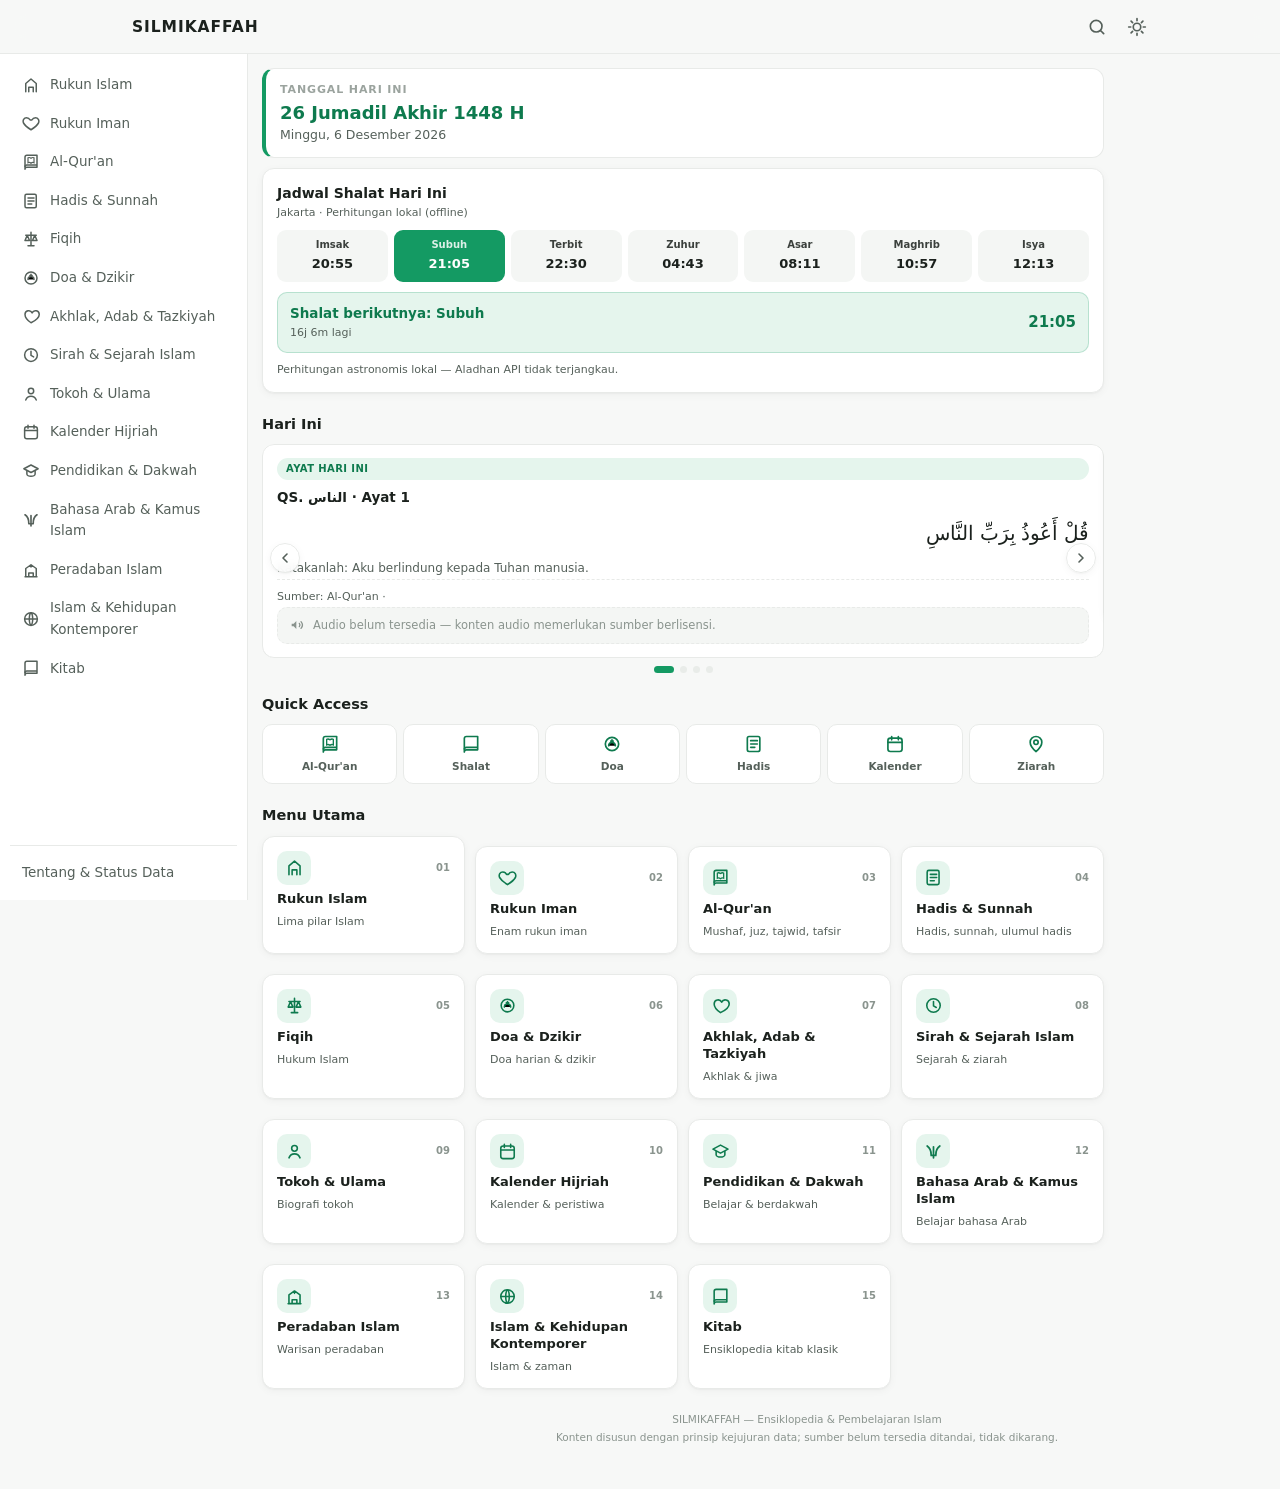
==== commit 0168fc4e: "Update index.html" ====
--- a/index.html
+++ b/index.html
@@ -15,7 +15,7 @@
 /* ---------- Design Tokens ---------- */
 :root{
   --font-ui: "Inter", "Segoe UI", system-ui, -apple-system, "Helvetica Neue", Arial, sans-serif;
-  --font-ar: "Scheherazade New", "Amiri", "Noto Naskh Arabic", "Traditional Arabic", serif;
+  --font-ar: "Scheherazade New", "Amiri", "KFGQPC Uthmanic Script HAFS", "Noto Naskh Arabic", "Noto Sans Arabic", "Geeza Pro", "Arabic Typesetting", "Traditional Arabic", sans-serif;
 
   --bg: #F7F8F7;
   --bg-soft: #EFF1EF;
@@ -1844,9 +1844,9 @@
   sources:["bukhari","muslim"], related:["puasa-sunnah"], tags:["puasa sunnah"]});
 
 /* ========== MENU 01 · HAJI & UMRAH ========== */
-addEntry({
-  id:"haji", menu:1, material:"haji", type:"article",
+addEntry({id:"haji", menu:1, material:"haji", type:"article",
   title:"Haji", summary:"Rukun Islam kelima — berkunjung ke Baitullah pada musim haji untuk menunaikan ibadah yang telah ditetapkan.",
+  arabic:{text:"لَبَّيْكَ اللَّهُمَّ حَجًّا", translit:"Labbaikallahumma hajjan", arti:"Aku penuhi panggilan-Mu ya Allah, untuk berhaji.", audio:"", audio_src:"", source:"Lafaz niat ihram haji — diucapkan di miqat"},
   body:[
     {h:"Pengertian", p:["Haji adalah menyengaja Baitullah (Ka'bah) untuk menunaikan amalan tertentu (ihram, tawaf, sa'i, wukuf, dan lainnya) pada waktu tertentu, dengan syarat-syarat tertentu."]},
     {h:"Hukum", p:["Wajib sekali seumur hidup bagi yang mampu — QS. Ali 'Imran 3:97: \"...wajib bagi manusia (melakukan ibadah) haji ke Baitullah, yaitu bagi yang mampu mengadakan perjalanan ke sana.\""]},
@@ -1892,6 +1892,7 @@
   body:[{h:"Catatan", p:["Jenis dan kadar dam diatur fikih (urutan: menyembelih kambing, atau puasa, atau sedekah, sesuai kasus). Ada perbedaan rincian antar mazhab — ikuti bimbingan pembimbing haji dan referensi fikih yang mu'tabar."]}],
   sources:["fiqihsunnah"], related:["haji","larangan-ihram"], tags:["haji","dam"]});
 addEntry({id:"umrah", menu:1, material:"haji", type:"article", title:"Umrah", summary:"Ziarah ke Baitullah dengan ihram, tawaf, sa'i, dan tahallul — dapat dilakukan kapan saja.",
+  arabic:{text:"لَبَّيْكَ اللَّهُمَّ عُمْرَةً", translit:"Labbaikallahumma 'umratan", arti:"Aku penuhi panggilan-Mu ya Allah, untuk berumrah.", audio:"", audio_src:"", source:"Lafaz niat ihram umrah — diucapkan di miqat"},
   body:[{h:"Rukun umrah", list:["Ihram (niat umrah)","Tawaf","Sa'i","Tahallul","Tertib"]},
   {h:"Hukum", p:["Wajib sekali seumur hidup menurut jumhur; sebagian ulama berpendapat sunnah muakkad."]},
   {h:"Tata cara ringkas", p:["Mandi, berpakaian ihram, niat di miqat, talbiyah, masuk Makkah, tawaf tujuh putaran, shalat dua rakaat di belakang Maqam Ibrahim bila memungkinkan, sa'i, lalu tahallul."]}],
@@ -2200,7 +2201,7 @@
   body:[{h:"Dalil", p:["\"...Sesungguhnya Allah menyukai orang-orang yang tobat dan orang-orang yang menyucikan diri.\" (QS. Al-Baqarah 2:222)."]}],
   sources:["quran","fiqihsunnah"], related:["wudhu","tayamum","mandi","najis","hadats"], tags:["fiqih","thaharah"]});
 addEntry({id:"wudhu", menu:5, material:"fiqih-ibadah", type:"article", title:"Wudhu", summary:"Bersuci dari hadats kecil dengan air — syarat sah shalat.",
-  arabic:{text:"",translit:"",arti:"",audio:"",audio_src:"",source:""},
+  arabic:{text:"نَوَيْتُ الْوُضُوءَ لِرَفْعِ الْحَدَثِ الْأَصْغَرِ فَرْضًا لِلَّهِ تَعَالَى", translit:"Nawaitul wudhu-a liraf'il hadatsil ashghari fardhal lillahi ta'ala", arti:"Aku berniat wudu untuk menghilangkan hadats kecil, fardu karena Allah ta'ala.", audio:"", audio_src:"", source:"Lafaz umum — niat cukup dalam hati, melafalkan hanya untuk membantu menghadirkan niat"},
   body:[{h:"Rukun wudhu", list:["Niat","Membasuh wajah","Membasuh kedua tangan sampai siku","Mengusap sebagian kepala","Membasuh kedua kaki sampai mata kaki","Tertib"]},
   {h:"Pembatal wudhu", list:["Keluar sesuatu dari qubul/dubur","Hilang akal (tidur nyenyak, pingsan, mabuk)","Menyentuh kemaluan tanpa penghalang (menurut pendapat masyhur)","Murtad — na'udzubillah"]}],
   sources:["bukhari","muslim","fiqihsunnah"], related:["thaharah","hadats"], tags:["fiqih","wudhu"]});
@@ -2208,6 +2209,7 @@
   body:[{h:"Cara", list:["Niat tayamum.","Menepukkan kedua tangan ke debu suci, usap wajah, lalu usap kedua tangan sampai pergelangan.","Dalil: QS. Al-Ma'idah 5:6."]}],
   sources:["quran","bukhari"], related:["thaharah","wudhu"], tags:["fiqih","tayamum"]});
 addEntry({id:"mandi", menu:5, material:"fiqih-ibadah", type:"article", title:"Mandi Wajib (Janabah)", summary:"Bersuci dari hadats besar dengan mengguyur seluruh tubuh.",
+  arabic:{text:"نَوَيْتُ الْغُسْلَ لِرَفْعِ الْحَدَثِ الْأَكْبَرِ فَرْضًا لِلَّهِ تَعَالَى", translit:"Nawaitul ghusla liraf'il hadatsil akbari fardhal lillahi ta'ala", arti:"Aku berniat mandi untuk menghilangkan hadats besar, fardu karena Allah ta'ala.", audio:"", audio_src:"", source:"Lafaz umum — niat cukup dalam hati, melafalkan hanya untuk membantu menghadirkan niat"},
   body:[{h:"Sebab", list:["Keluar mani (sengaja/tidak)","Hubungan suami istri","Selesai haid dan nifas","Masuk Islam (pendapat sebagian ulama)"]},
   {h:"Rukun", p:["Niat + meratakan air ke seluruh tubuh. Mandi Jumat adalah sunnah, bukan pengganti mandi janabah."]}],
   sources:["bukhari","muslim"], related:["thaharah"], tags:["fiqih","mandi"]});
@@ -2584,14 +2586,31 @@
   body:[{h:"Cakupan", list:["Huruf hijaiyah dan harakat.","Kosakata, angka, dan kalimat sederhana.","Nahwu (tata bahasa), sharaf (morfologi), balaghah (retorika)."]}],
   sources:["app"], related:["huruf-hijaiyah","harakat","nahwu","sharaf"], tags:["bahasa arab","belajar"]});
 addEntry({id:"huruf-hijaiyah", menu:12, material:"bahasa-arab-dasar", type:"article", title:"Huruf Hijaiyah", summary:"28 huruf dasar bahasa Arab (dengan hamzah dan lam-alif).",
-  body:[{h:"Huruf", list:["ا ب ت ث ج ح خ د ذ ر ز س ش ص ض ط ظ ع غ ف ق ك ل م ن و ه ي","Makhraj (tempat keluar huruf): tenggorokan, lidah, dua bibir, dan rongga hidung.","Belajar makhraj paling baik dengan guru (talaqqi)."]}],
-  sources:["app"], related:["bahasa-arab","harakat","iqra-1"], tags:["bahasa arab","huruf"]});
+  arabic:{text:"ا ب ت ث ج ح خ د ذ ر ز س ش ص ض ط ظ ع غ ف ق ك ل م ن و ه ي", translit:"alif, ba, ta, tsa, jim, ha, kha, dal, dzal, ra, zai, sin, syin, shad, dhad, tha, zha, 'ain, ghain, fa, qaf, kaf, lam, mim, nun, wau, ha, ya", arti:"28 huruf dasar hijaiyah berurutan sesuai susunan mushaf standar (bukan urutan abjad alfabetis).", audio:"", audio_src:"", source:""},
+  body:[
+    {h:"Tiga kelompok berdasarkan cara sambung", list:["Huruf yang bisa disambung dari dua sisi (awal & akhir): sebagian besar huruf hijaiyah, misalnya ب ت ث ج ح خ س ش ص ض ط ظ ع غ ف ق ك ل م ن ه ي.","Huruf yang HANYA bisa disambung dari sisi kanan (sebelum huruf), tidak menyambung ke huruf sesudahnya: ا د ذ ر ز و — inilah sebabnya kata yang mengandung huruf ini akan 'putus' sambungannya di tampilan tulisan.","Huruf hamzah (ء) sering dianggap huruf ke-29, muncul dalam berbagai bentuk tergantung posisi dan harakatnya (أ إ ؤ ئ ء)."]},
+    {h:"Tempat keluar huruf (makhraj)", p:["Setiap huruf hijaiyah punya tempat keluar (makhraj) yang berbeda: dari rongga dada/tenggorokan (ء ه ع ح غ خ), pangkal-tengah-ujung lidah (ق ك ج ش ي ض ل ن ر ط د ت ص ز س ظ ذ ث), dua bibir (ف و ب م), dan rongga hidung untuk dengung (ghunnah). Pelafalan yang tepat sangat menentukan makna kata — kesalahan makhraj bisa mengubah arti kata secara total."]},
+    {h:"Cara belajar", p:["Talaqqi (belajar langsung tatap muka dengan guru) adalah metode terbaik untuk menguasai makhraj huruf, karena perbedaan bunyi antar huruf sering sangat halus dan sulit dibedakan hanya lewat tulisan. Setelah mengenal bentuk huruf, langkah selanjutnya adalah mempelajari harakat (lihat materi Harakat) lalu berlatih membaca lewat Iqra jilid 1."]}
+  ],
+  sources:["app"], related:["bahasa-arab","harakat","iqra-1","makharijul-huruf-arab"], tags:["bahasa arab","huruf"]});
 addEntry({id:"harakat", menu:12, material:"bahasa-arab-dasar", type:"article", title:"Harakat", summary:"Tanda baca Arab: fathah, kasrah, dhammah, sukun, tanwin, tasydid.",
-  body:[{h:"Harakat", list:["Fathah (َ) — bunyi \"a\"","Kasrah (ِ) — bunyi \"i\"","Dhammah (ُ) — bunyi \"u\"","Sukun (ْ) — mematikan huruf","Tanwin (ً ٍ ٌ) — nun mati di akhir kata","Tasydid (ّ) — huruf ganda"]}],
-  sources:["app"], related:["bahasa-arab","iqra-2"], tags:["bahasa arab","harakat"]});
-addEntry({id:"kosakata", menu:12, material:"bahasa-arab-dasar", type:"article", title:"Kosakata & Angka", summary:"Kosakata dasar sehari-hari dan angka Arab.",
-  body:[{h:"Contoh", list:["Buku = كِتَابٌ (kitabun), masjid = مَسْجِدٌ (masjidun), rumah = بَيْتٌ (baitun).","Angka: ١ (1), ٢ (2), ٣ (3), ٤ (4), ٥ (5), ٦ (6), ٧ (7), ٨ (8), ٩ (9), ١٠ (10).","Salam: السَّلَامُ عَلَيْكُمْ (assalamu 'alaikum)."]}],
-  sources:["app"], related:["bahasa-arab"], tags:["bahasa arab","kosakata"]});
+  arabic:{text:"بَ بِ بُ بْ بً بٍ بٌ بّ", translit:"ba — bi — bu — b (mati) — ban — bin — bun — bb (ganda)", arti:"Contoh huruf ب (ba) dengan tiap jenis harakat, berurutan sesuai penjelasan di bawah.", audio:"", audio_src:"", source:""},
+  body:[{h:"Jenis harakat", list:["Fathah (contoh: بَ) — bunyi \"a\", ditulis garis miring kecil di atas huruf","Kasrah (contoh: بِ) — bunyi \"i\", ditulis garis miring kecil di bawah huruf","Dhammah (contoh: بُ) — bunyi \"u\", ditulis seperti huruf wau kecil di atas huruf","Sukun (contoh: بْ) — mematikan huruf (tanpa bunyi vokal), ditulis bulatan kecil di atas huruf","Tanwin — nun mati di akhir kata, ada tiga bentuk: fathatain بً (bunyi \"an\"), kasratain بٍ (bunyi \"in\"), dhammatain بٌ (bunyi \"un\")","Tasydid (contoh: بّ) — menandakan huruf ganda/ditekan, dibaca double (mis. بَّ dibaca \"bba\")"]},
+    {h:"Cara berlatih", p:["Setiap huruf hijaiyah bisa dipasangkan dengan keenam jenis harakat di atas. Latihan membaca kombinasi huruf+harakat inilah inti dari metode Iqra jilid 1-3. Belajar langsung dengan bimbingan guru (talaqqi) sangat dianjurkan agar bunyi harakat terdengar tepat, karena perbedaan fathah/kasrah/dhammah bisa mengubah arti kata secara total."]}],
+  sources:["app"], related:["bahasa-arab","iqra-2","huruf-hijaiyah"], tags:["bahasa arab","harakat"]});
+addEntry({id:"kosakata", menu:12, material:"bahasa-arab-dasar", type:"article", title:"Kosakata Dasar", summary:"Kosakata sehari-hari: benda, keluarga, anggota tubuh, waktu, warna, dan kata tanya.",
+  body:[
+    {h:"Benda & tempat sehari-hari", list:["كِتَابٌ (kitabun) — buku","بَيْتٌ (baitun) — rumah","مَسْجِدٌ (masjidun) — masjid","مَدْرَسَةٌ (madrasatun) — sekolah","قَلَمٌ (qalamun) — pena","بَابٌ (babun) — pintu","طَاوِلَةٌ (thawilatun) — meja","كُرْسِيٌّ (kursiyyun) — kursi","مَاءٌ (ma'un) — air","طَعَامٌ (tha'amun) — makanan","سُوقٌ (suqun) — pasar","شَارِعٌ (syari'un) — jalan"]},
+    {h:"Keluarga (Al-Usrah)", list:["أَبٌ (abun) — ayah","أُمٌّ (ummun) — ibu","أَخٌ (akhun) — saudara laki-laki","أُخْتٌ (ukhtun) — saudara perempuan","جَدٌّ (jaddun) — kakek","جَدَّةٌ (jaddatun) — nenek","ابْنٌ (ibnun) — anak laki-laki","بِنْتٌ (bintun) — anak perempuan","زَوْجٌ (zaujun) — suami","زَوْجَةٌ (zaujatun) — istri"]},
+    {h:"Anggota tubuh (A'dha' al-Jasad)", list:["رَأْسٌ (ra'sun) — kepala","عَيْنٌ (‘ainun) — mata","أَنْفٌ (anfun) — hidung","فَمٌ (famun) — mulut","أُذُنٌ (udzunun) — telinga","يَدٌ (yadun) — tangan","رِجْلٌ (rijlun) — kaki","قَلْبٌ (qalbun) — hati/jantung"]},
+    {h:"Waktu & hari (Al-Waqt wal-Ayyam)", list:["يَوْمٌ (yaumun) — hari","أُسْبُوعٌ (usbu'un) — minggu","شَهْرٌ (syahrun) — bulan","سَنَةٌ (sanatun) — tahun","صَبَاحٌ (shabahun) — pagi","مَسَاءٌ (masa'un) — sore/malam","الْيَوْمَ (al-yauma) — hari ini","غَدًا (ghadan) — besok","أَمْسِ (amsi) — kemarin","الأَحَد (al-ahad)–الاثنين (al-itsnain)–الثلاثاء (ats-tsulatsa')–الأربعاء (al-arbi'a')–الخميس (al-khamis)–الجمعة (al-jumu'ah)–السبت (as-sabt) — Ahad–Sabtu"]},
+    {h:"Warna (Al-Alwan)", list:["أَحْمَرُ (ahmaru) — merah","أَزْرَقُ (azraqu) — biru","أَصْفَرُ (ashfaru) — kuning","أَخْضَرُ (akhdharu) — hijau","أَسْوَدُ (aswadu) — hitam","أَبْيَضُ (abyadhu) — putih"]},
+    {h:"Kata ganti & kata tanya", list:["أَنَا (ana) — saya","أَنْتَ (anta) — kamu (lk)","أَنْتِ (anti) — kamu (pr)","هُوَ (huwa) — dia (lk)","هِيَ (hiya) — dia (pr)","نَحْنُ (nahnu) — kami/kita","مَنْ؟ (man?) — siapa?","مَاذَا؟ (madza?) — apa?","أَيْنَ؟ (aina?) — di mana?","مَتَى؟ (mata?) — kapan?","كَيْفَ؟ (kaifa?) — bagaimana?","لِمَاذَا؟ (limadza?) — mengapa?"]},
+    {h:"Angka 1–10", list:["١ وَاحِدٌ (wahidun)","٢ اثْنَانِ (itsnani)","٣ ثَلَاثَةٌ (tsalatsatun)","٤ أَرْبَعَةٌ (arba'atun)","٥ خَمْسَةٌ (khamsatun)","٦ سِتَّةٌ (sittatun)","٧ سَبْعَةٌ (sab'atun)","٨ ثَمَانِيَةٌ (tsamaniyatun)","٩ تِسْعَةٌ (tis'atun)","١٠ عَشَرَةٌ (‘asyaratun)"]},
+    {h:"Angka puluhan", list:["٢٠ عِشْرُونَ (‘isyrun) — 20","٣٠ ثَلَاثُونَ (tsalatsun) — 30","٤٠ أَرْبَعُونَ (arba'un) — 40","٥٠ خَمْسُونَ (khamsun) — 50","١٠٠ مِائَةٌ (mi'atun) — 100","١٠٠٠ أَلْفٌ (alfun) — 1000"]},
+    {h:"Salam & sapaan", list:["السَّلَامُ عَلَيْكُمْ (assalamu 'alaikum) — semoga keselamatan atasmu","كَيْفَ حَالُكَ؟ (kaifa haluka?) — bagaimana kabarmu? (kepada lk)","بِخَيْرٍ، الْحَمْدُ لِلَّهِ (bikhairin, alhamdulillah) — baik, alhamdulillah","شُكْرًا (syukran) — terima kasih","عَفْوًا (‘afwan) — sama-sama/maaf","مَعَ السَّلَامَةِ (ma'as-salamah) — sampai jumpa"]}
+  ],
+  sources:["app"], related:["bahasa-arab","nahwu"], tags:["bahasa arab","kosakata"]});
 addEntry({id:"nahwu", menu:12, material:"nahwu", type:"article", title:"Nahwu", summary:"Tata bahasa Arab: kedudukan kata dalam kalimat.",
   body:[{h:"Cakupan", list:["Isim (kata benda), fi'il (kata kerja), huruf (partikel).","Mubtada & khabar (subjek & predikat).","Fa'il (pelaku) & maf'ul (objek)."]}],
   sources:["app"], related:["bahasa-arab","isim","fil"], tags:["bahasa arab","nahwu"]});
@@ -4426,7 +4445,7 @@
   "iqra-2": buildJilid({q:"i", letterPages:7, pairPages:10, wordPages:8, per:4,
     words:W2, ins:"Kasrah (i), dhammah (u), dan sukun (mati). Baca langsung tanpa mengeja."}),
   "iqra-3": buildJilid({q:"f", letterPages:6, pairPages:8, wordPages:12, per:4,
-    words:W3, ins:"Tanwin (ً ٍ ٌ) dan huruf sambung. Perhatikan bentuk huruf di awal, tengah, akhir."}),
+    words:W3, ins:"Tanwin (contoh: بً بٍ بٌ) dan huruf sambung. Perhatikan bentuk huruf di awal, tengah, akhir."}),
   "iqra-4": buildJilid({q:"f", letterPages:4, pairPages:8, wordPages:14, per:6,
     words:W4, ins:"Mad thabi'i: fathah+alif (2 harakat), kasrah+ya, dhammah+wau. Panjangkan 2 harakat."}),
   "iqra-5": buildJilid({q:"f", letterPages:2, pairPages:6, wordPages:18, per:8,
@@ -6848,9 +6867,12 @@
       }
       else if(act==="surah-audio"){
         const n = el.dataset.surah;
+        const key = "surah-"+n;
+        if(AM.key===key && AM.el && !AM.el.paused){ AM.el.pause(); AM._sync(); return; }
+        if(AM.key===key && AM.el){ AM.el.play().catch(()=>{}); AM._sync(); return; }
         const q = window._surahQueue && window._surahQueue[n];
         const k = window._surahKeys && window._surahKeys[n];
-        if(q && q.length){ AM.playQueue(q, "surah-"+n, k); }
+        if(q && q.length){ AM.playQueue(q, key, k); }
         else { toast("Audio surah belum termuat — buka surah terlebih dahulu"); }
       }
       else if(act==="car-prev"||act==="car-next"){ const c=$("today-carousel"); if(c&&c._go){ clearInterval(window._carTimer); c._go(carIdx+(act==="car-next"?1:-1)); window._carTimer=setInterval(()=>{ const cc=$("today-carousel"); if(cc&&cc._go)cc._go(carIdx+1); },6000); } }
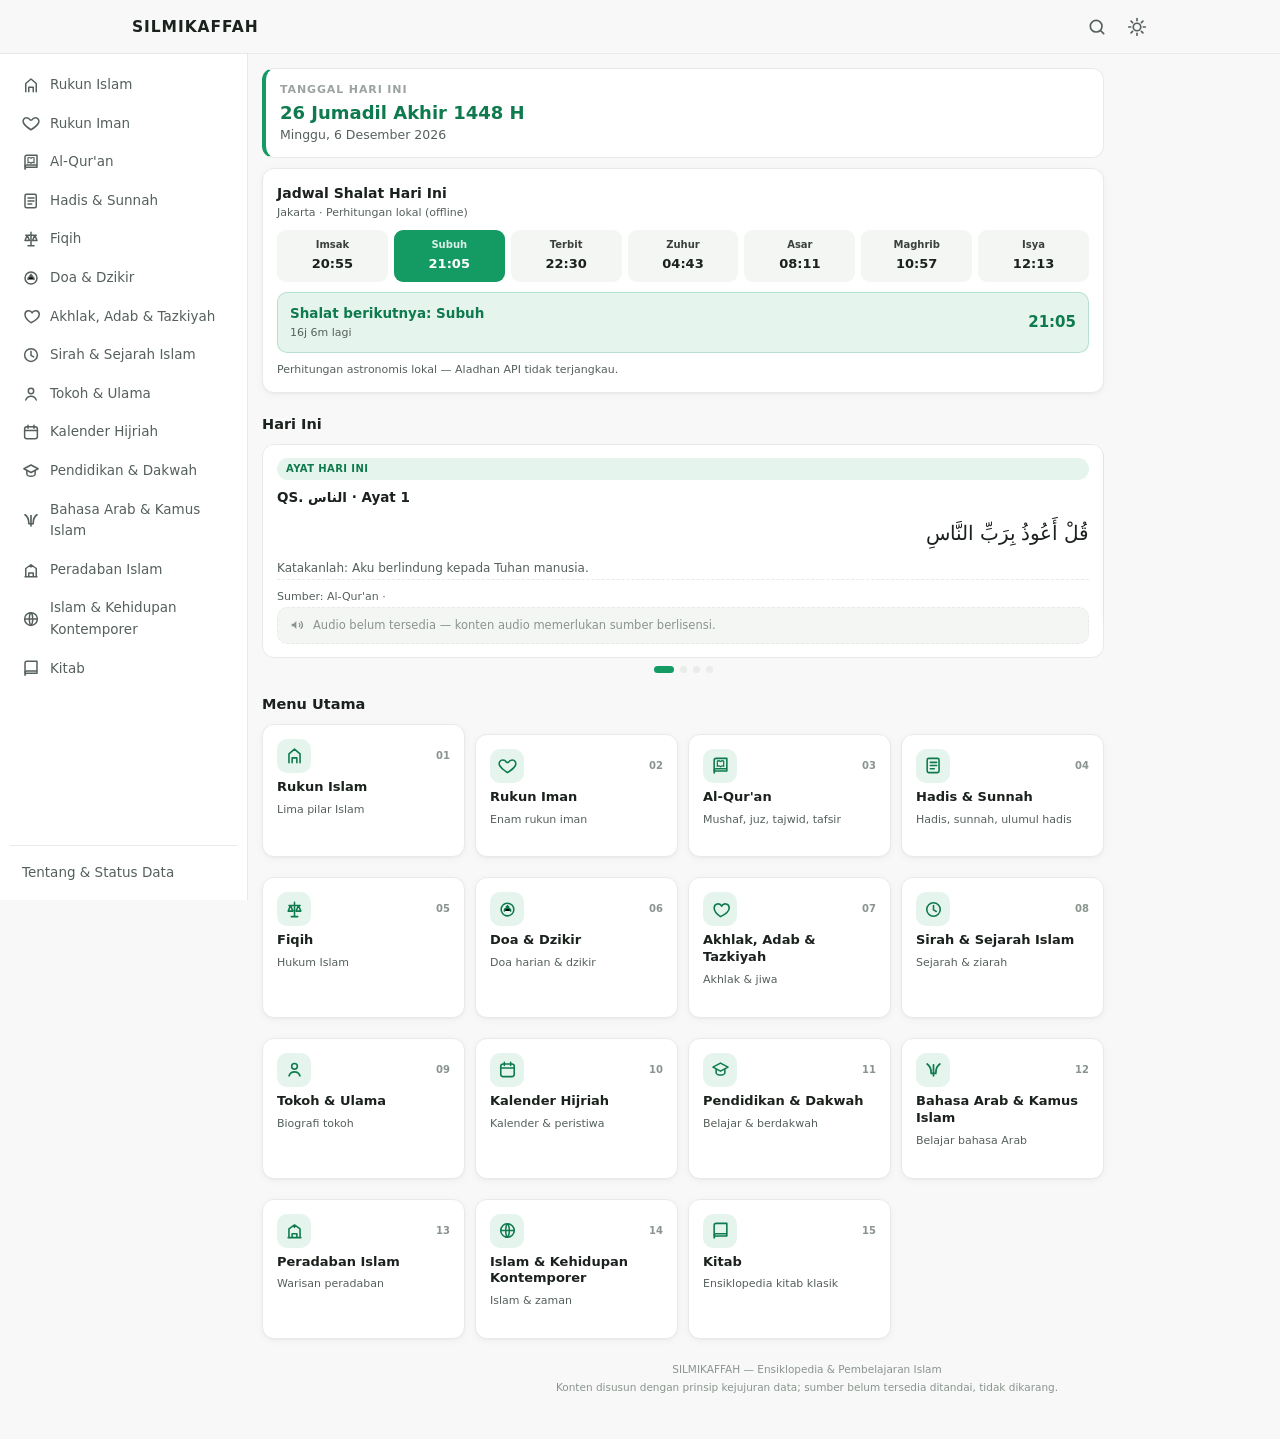
==== commit b4490e76: "Update index.html" ====
--- a/index.html
+++ b/index.html
@@ -210,7 +210,7 @@
 }
 .menu-icon svg{width:19px;height:19px}
 .menu-card h3{font-size:calc(13px * var(--font-scale));font-weight:700;line-height:1.3}
-.menu-card p{font-size:calc(11px * var(--font-scale));color:var(--text-2);line-height:1.4;display:-webkit-box;-webkit-line-clamp:2;-webkit-box-orient:vertical;overflow:hidden}
+.menu-card p{font-size:calc(11px * var(--font-scale));color:var(--text-2);line-height:1.4;display:-webkit-box;-webkit-line-clamp:2;-webkit-box-orient:vertical;overflow:hidden;min-height:calc(11px * var(--font-scale) * 1.4 * 2)}
 .mc-count{font-size:calc(10px * var(--font-scale));color:var(--text-3);font-weight:600}
 .chev{color:var(--text-3);flex:none}
 
@@ -533,6 +533,8 @@
 .cal-cell:hover{border-color:var(--accent)}
 .cal-cell.empty{background:transparent;border-color:transparent;cursor:default}
 .cal-cell.today{background:var(--accent);color:#fff;border-color:var(--accent);font-weight:800}
+.movement-illust{display:flex;justify-content:center;padding:16px;margin-bottom:6px}
+.movement-illust svg{width:120px;height:140px;stroke:var(--accent);stroke-width:4;fill:none;stroke-linecap:round;stroke-linejoin:round}
 .cal-cell.selected:not(.today){border-color:var(--accent);border-width:2px;box-shadow:0 0 0 1px var(--accent) inset}
 html[data-theme="dark"] .cal-cell.today{color:#062B1A}
 .cal-cell .cd{font-size:calc(12.5px * var(--font-scale));font-weight:600;line-height:1.2}
@@ -1818,29 +1820,61 @@
 addEntry({
   id:"puasa-sunnah", menu:1, material:"puasa", sub:"sunnah", type:"article",
   title:"Puasa Sunnah", summary:"Puasa yang dianjurkan di luar Ramadan: Senin-Kamis, Ayyamul Bidh, Arafah, Asyura, dan lainnya.",
-  body:[{h:"Catatan", p:["Puasa sunnah tidak wajib; jika ditinggalkan tanpa uzur tidak berdosa, namun meninggalkannya setelah berniat sunnah disunnahkan mengqadha menurut sebagian ulama."]}],
-  sources:["muslim"], related:["puasa-senin-kamis","puasa-ayyamul-bidh","puasa-arafah","puasa-asyura","puasa-syawal","puasa-daud"], tags:["puasa sunnah"]
+  arabic:{text:"نَوَيْتُ صَوْمَ غَدٍ عَنْ أَدَاءِ سُنَّةٍ لِلّٰهِ تَعَالَى", translit:"Nawaitu shauma ghadin 'an ada'i sunnatin lillahi ta'ala", arti:"Aku berniat puasa esok hari untuk menunaikan sunnah karena Allah ta'ala.", audio:"", audio_src:"", source:"Lafaz umum — pola dasar niat puasa sunnah"},
+  body:[
+    {h:"Perbedaan niat dengan puasa wajib", p:["Niat puasa SUNNAH boleh dilakukan pada siang hari (sebelum masuk waktu zawal/tengah hari), selama sejak fajar belum makan/minum/melakukan pembatal puasa — berbeda dengan puasa wajib yang niatnya harus dimantapkan sejak malam hari sebelum fajar."]},
+    {h:"Keutamaan umum", p:["Puasa sunnah menjadi salah satu cara mendekatkan diri kepada Allah melebihi ibadah wajib semata — dalam hadis qudsi disebutkan hamba terus mendekat kepada Allah lewat amalan sunnah hingga Allah mencintainya (HR. Bukhari no. 6502)."]},
+    {h:"Catatan", p:["Puasa sunnah tidak wajib; jika ditinggalkan tanpa uzur tidak berdosa, namun meninggalkannya setelah berniat sunnah disunnahkan mengqadha menurut sebagian ulama."]}
+  ],
+  sources:["muslim","bukhari"], related:["puasa-senin-kamis","puasa-ayyamul-bidh","puasa-arafah","puasa-asyura","puasa-syawal","puasa-daud"], tags:["puasa sunnah","niat"]
 });
 addEntry({id:"puasa-senin-kamis", menu:1, material:"puasa", sub:"sunnah", type:"article", title:"Puasa Senin-Kamis", summary:"Puasa sunnah pada hari Senin dan Kamis — hari diangkatnya amal.",
-  body:[{h:"Dalil", p:["Rasulullah ﷺ berpuasa Senin-Kamis; \"Amal-amal diperlihatkan pada hari Senin dan Kamis\" (HR. Tirmidzi no. 747; Muslim no. 1162)."]}],
+  arabic:{text:"نَوَيْتُ صَوْمَ يَوْمَ الِاثْنَيْنِ سُنَّةً لِلّٰهِ تَعَالَى", translit:"Nawaitu shauma yaumal-itsnaini sunnatan lillahi ta'ala", arti:"Aku berniat puasa hari Senin, sunnah karena Allah ta'ala. (ganti \"al-itsnaini\" dengan \"al-khamisi\" untuk niat puasa Kamis)", audio:"", audio_src:"", source:"Lafaz umum"},
+  body:[
+    {h:"Dalil", p:["Rasulullah ﷺ berpuasa Senin-Kamis; \"Amal-amal diperlihatkan pada hari Senin dan Kamis, maka aku suka amalku diperlihatkan saat aku sedang berpuasa\" (HR. Tirmidzi no. 747, Muslim no. 1162)."]},
+    {h:"Makna khusus hari Senin", p:["Nabi ﷺ juga menyebutkan hari Senin adalah hari kelahirannya dan hari beliau menerima wahyu pertama, menjadikannya hari yang istimewa untuk berpuasa (HR. Muslim no. 1162)."]}
+  ],
   sources:["muslim","tirmidzi"], related:["puasa-sunnah"], tags:["puasa sunnah"]});
 addEntry({id:"puasa-ayyamul-bidh", menu:1, material:"puasa", sub:"sunnah", type:"article", title:"Puasa Ayyamul Bidh", summary:"Puasa tanggal 13, 14, 15 setiap bulan Hijriah.",
-  body:[{h:"Dalil", p:["Rasulullah ﷺ bersabda: \"Berpuasalah tiga hari setiap bulan; itu seperti puasa setahun.\" (HR. Bukhari no. 1979, Muslim no. 1159)."]}],
+  arabic:{text:"نَوَيْتُ صَوْمَ ثَلَاثَةِ أَيَّامٍ مِنْ كُلِّ شَهْرٍ سُنَّةً لِلّٰهِ تَعَالَى", translit:"Nawaitu shauma tsalatsati ayyamin min kulli syahrin sunnatan lillahi ta'ala", arti:"Aku berniat puasa tiga hari setiap bulan, sunnah karena Allah ta'ala.", audio:"", audio_src:"", source:"Lafaz umum"},
+  body:[
+    {h:"Dalil", p:["Rasulullah ﷺ bersabda: \"Berpuasalah tiga hari setiap bulan; itu seperti puasa setahun.\" (HR. Bukhari no. 1979, Muslim no. 1159)."]},
+    {h:"Mengapa disebut Ayyamul Bidh", p:["Ayyamul Bidh berarti 'hari-hari putih' — dinamakan demikian karena pada malam-malam tanggal 13, 14, 15 setiap bulan Hijriah, bulan purnama bersinar penuh sepanjang malam, menerangi bumi."]}
+  ],
   sources:["bukhari","muslim"], related:["puasa-sunnah"], tags:["puasa sunnah"]});
 addEntry({id:"puasa-arafah", menu:1, material:"puasa", sub:"sunnah", type:"article", title:"Puasa Arafah", summary:"Puasa 9 Dzulhijjah — menghapus dosa dua tahun (bagi yang tidak berhaji).",
-  body:[{h:"Dalil", p:["\"Puasa Arafah menghapus dosa setahun yang lalu dan setahun yang akan datang.\" (HR. Muslim no. 1162). Jemaah haji di Arafah tidak disunnahkan berpuasa."]}],
+  arabic:{text:"نَوَيْتُ صَوْمَ يَوْمِ عَرَفَةَ سُنَّةً لِلّٰهِ تَعَالَى", translit:"Nawaitu shauma yaumi 'arafata sunnatan lillahi ta'ala", arti:"Aku berniat puasa hari Arafah, sunnah karena Allah ta'ala.", audio:"", audio_src:"", source:"Lafaz umum"},
+  body:[
+    {h:"Dalil", p:["\"Puasa Arafah, aku berharap kepada Allah agar menghapus dosa setahun sebelumnya dan setahun sesudahnya.\" (HR. Muslim no. 1162)."]},
+    {h:"Khusus bagi yang tidak berhaji", p:["Jemaah haji yang sedang wukuf di Arafah TIDAK disunnahkan berpuasa pada hari itu, karena mereka membutuhkan tenaga untuk beribadah dan Nabi ﷺ sendiri tidak berpuasa saat wukuf — puasa Arafah hanya dianjurkan bagi Muslim yang tidak sedang berhaji."]}
+  ],
   sources:["muslim"], related:["puasa-sunnah","wukuf"], tags:["puasa sunnah"]});
 addEntry({id:"puasa-asyura", menu:1, material:"puasa", sub:"sunnah", type:"article", title:"Puasa Asyura", summary:"Puasa 10 Muharram — menghapus dosa setahun yang lalu.",
-  body:[{h:"Dalil", p:["\"Puasa Asyura, aku berharap Allah menghapus dosa setahun yang lalu.\" (HR. Muslim no. 1162). Disunnahkan menambah puasa Tasu'a (9 Muharram) untuk menyelisihi kebiasaan ahlu kitab (HR. Abu Dawud no. 2445)."]}],
-  sources:["muslim","abudawud"], related:["puasa-tasua","puasa-sunnah"], tags:["puasa sunnah"]});
+  arabic:{text:"نَوَيْتُ صَوْمَ يَوْمِ عَاشُورَاءَ سُنَّةً لِلّٰهِ تَعَالَى", translit:"Nawaitu shauma yaumi 'asyura'a sunnatan lillahi ta'ala", arti:"Aku berniat puasa hari Asyura, sunnah karena Allah ta'ala.", audio:"", audio_src:"", source:"Lafaz umum"},
+  body:[
+    {h:"Dalil", p:["\"Puasa Asyura, aku berharap Allah menghapus dosa setahun yang lalu.\" (HR. Muslim no. 1162)."]},
+    {h:"Latar belakang", p:["Nabi ﷺ mendapati orang Yahudi Madinah berpuasa Asyura sebagai bentuk syukur atas keselamatan Nabi Musa dari Fir'aun, lalu beliau bersabda kaum Muslimin lebih berhak mengikuti (mensyukuri) Nabi Musa dibanding mereka (HR. Bukhari no. 2004)."]},
+    {h:"Anjuran tambahan (Tasu'a)", p:["Disunnahkan menambah puasa Tasu'a (9 Muharram) sehari sebelumnya untuk menyelisihi kebiasaan sebagian ahli kitab yang hanya berpuasa 10 Muharram saja (HR. Abu Dawud no. 2445)."]}
+  ],
+  sources:["muslim","bukhari","abudawud"], related:["puasa-tasua","puasa-sunnah"], tags:["puasa sunnah"]});
 addEntry({id:"puasa-tasua", menu:1, material:"puasa", sub:"sunnah", type:"article", title:"Puasa Tasu'a", summary:"Puasa 9 Muharram — mengiringi puasa Asyura.",
-  body:[{h:"Catatan", p:["Rasulullah ﷺ bersabda: \"Jika aku masih hidup hingga tahun depan, sungguh aku akan berpuasa pada hari kesembilan (Muharram).\" (HR. Muslim no. 1134)."]}],
+  arabic:{text:"نَوَيْتُ صَوْمَ يَوْمِ تَاسُوعَاءَ سُنَّةً لِلّٰهِ تَعَالَى", translit:"Nawaitu shauma yaumi tasu'a'a sunnatan lillahi ta'ala", arti:"Aku berniat puasa hari Tasu'a, sunnah karena Allah ta'ala.", audio:"", audio_src:"", source:"Lafaz umum"},
+  body:[{h:"Catatan", p:["Rasulullah ﷺ bersabda: \"Jika aku masih hidup hingga tahun depan, sungguh aku akan berpuasa pada hari kesembilan (Muharram).\" (HR. Muslim no. 1134) — namun beliau wafat sebelum sempat mempraktikkannya, sehingga anjuran ini diambil dari niat beliau yang disampaikan."]}],
   sources:["muslim"], related:["puasa-asyura"], tags:["puasa sunnah"]});
 addEntry({id:"puasa-syawal", menu:1, material:"puasa", sub:"sunnah", type:"article", title:"Puasa Syawal", summary:"Enam hari di bulan Syawal — seperti puasa setahun penuh.",
-  body:[{h:"Dalil", p:["\"Barang siapa berpuasa Ramadan lalu diikuti enam hari Syawal, maka seperti puasa sepanjang tahun.\" (HR. Muslim no. 1164)."]}],
+  arabic:{text:"نَوَيْتُ صَوْمَ سِتَّةٍ مِنْ شَوَّالٍ سُنَّةً لِلّٰهِ تَعَالَى", translit:"Nawaitu shauma sittatin min syawwalin sunnatan lillahi ta'ala", arti:"Aku berniat puasa enam hari bulan Syawal, sunnah karena Allah ta'ala.", audio:"", audio_src:"", source:"Lafaz umum"},
+  body:[
+    {h:"Dalil", p:["\"Barang siapa berpuasa Ramadan lalu diikuti enam hari Syawal, maka seperti puasa sepanjang tahun.\" (HR. Muslim no. 1164)."]},
+    {h:"Perhitungan pahala", p:["Satu kebaikan dibalas sepuluh kali lipat (QS. Al-An'am 6:160) — puasa Ramadan sebulan (30 hari) bernilai 300 hari, ditambah 6 hari Syawal bernilai 60 hari, totalnya setara 360 hari atau satu tahun penuh."]},
+    {h:"Boleh tidak berurutan", p:["Enam hari ini tidak harus berurutan dan tidak harus langsung dimulai 1 Syawal (setelah Idul Fitri) — boleh kapan saja sepanjang bulan Syawal, namun dianjurkan menyegerakan bagi yang mampu."]}
+  ],
   sources:["muslim"], related:["puasa-sunnah","idulfitri"], tags:["puasa sunnah"]});
 addEntry({id:"puasa-daud", menu:1, material:"puasa", sub:"sunnah", type:"article", title:"Puasa Daud", summary:"Puasa selang-seling — puasa yang paling dicintai Allah.",
-  body:[{h:"Dalil", p:["\"Puasa yang paling dicintai Allah adalah puasa Daud; beliau berpuasa sehari dan berbuka sehari.\" (HR. Bukhari no. 1979, Muslim no. 1159)."]}],
+  arabic:{text:"نَوَيْتُ صَوْمَ دَاوُدَ سُنَّةً لِلّٰهِ تَعَالَى", translit:"Nawaitu shauma dawuda sunnatan lillahi ta'ala", arti:"Aku berniat puasa Daud, sunnah karena Allah ta'ala.", audio:"", audio_src:"", source:"Lafaz umum"},
+  body:[
+    {h:"Dalil", p:["\"Puasa yang paling dicintai Allah adalah puasa Nabi Daud; beliau tidur separuh malam, bangun sepertiganya, lalu tidur seperenamnya, dan berpuasa sehari kemudian berbuka sehari.\" (HR. Bukhari no. 1131, Muslim no. 1159)."]},
+    {h:"Keutamaan", p:["Disebut puasa paling utama karena memberi keseimbangan sempurna — tidak memberatkan tubuh secara berlebihan (seperti puasa terus-menerus setiap hari yang dilarang/wishal) namun tetap konsisten sepanjang tahun."]}
+  ],
   sources:["bukhari","muslim"], related:["puasa-sunnah"], tags:["puasa sunnah"]});
 
 /* ========== MENU 01 · HAJI & UMRAH ========== */
@@ -4329,17 +4363,10 @@
   sources:["quran","sirah"], related:["shalat","masa-makkah"], tags:["sejarah","sirah"]});
 
 /* ---------- MENU 06 — DOA & DZIKIR ---------- */
-addEntry({id:"doa-orangtua-anak", menu:6, material:"doa", sub:"keluarga", type:"doa", title:"Doa untuk Kedua Orang Tua", summary:"Doa memohonkan rahmat bagi ayah dan ibu, dianjurkan dibaca setiap waktu.",
-  body:[
-    {h:"Lafal", p:["Rabbighfirli wa liwalidayya warhamhuma kama rabbayani shaghira."]},
-    {h:"Arti", p:["Ya Tuhanku, ampunilah aku dan kedua orang tuaku, serta sayangilah keduanya sebagaimana mereka telah mendidikku sewaktu kecil."]},
-    {h:"Dalil", p:["QS. Al-Isra' 17:24 — doa ini diajarkan langsung dalam Al-Qur'an sebagai bentuk bakti kepada orang tua, berlaku juga bagi orang tua yang telah wafat."]}
-  ],
-  sources:["quran"], related:["doa","adab-orangtua"], tags:["doa","keluarga"]});
-addEntry({id:"doa-rezeki", menu:6, material:"doa", sub:"kesulitan", type:"doa", title:"Doa Memohon Rezeki", summary:"Doa memohon kecukupan rezeki yang halal dan berkah dari Allah.",
-  body:[
-    {h:"Lafal", p:["Allahumma-kfini bihalalika 'an haramika wa aghnini bifadhlika 'amman siwak."]},
-    {h:"Arti", p:["Ya Allah, cukupkanlah aku dengan yang halal dari-Mu sehingga aku terhindar dari yang haram, dan cukupkanlah aku dengan karunia-Mu sehingga aku tidak butuh kepada selain-Mu."]},
+addEntry({id:"doa-rezeki", menu:6, material:"doa", sub:"kesulitan", type:"doa", title:"Doa Memohon Rezeki",
+  arabic:{text:"اللَّهُمَّ اكْفِنِي بِحَلَالِكَ عَنْ حَرَامِكَ، وَأَغْنِنِي بِفَضْلِكَ عَمَّنْ سِوَاكَ", translit:"Allahumma-kfini bihalalika 'an haramika wa aghnini bifadhlika 'amman siwak", arti:"Ya Allah, cukupkanlah aku dengan yang halal dari-Mu sehingga aku terhindar dari yang haram, dan cukupkanlah aku dengan karunia-Mu sehingga aku tidak butuh kepada selain-Mu.", audio:"", audio_src:"", source:"HR. Tirmidzi no. 3563"},
+  summary:"Doa memohon kecukupan rezeki yang halal dan berkah dari Allah.",
+  body:[
     {h:"Sumber", p:["Diriwayatkan dalam Sunan at-Tirmidzi no. 3563 sebagai salah satu doa Rasulullah ﷺ."]}
   ],
   sources:["tirmidzi"], related:["doa","tawakal"], tags:["doa","rezeki"]});
@@ -5041,18 +5068,10 @@
   h += '</div></div>';
 
   h += '</div></div>'
-    + '<button class="carousel-nav prev" data-action="car-prev" aria-label="Sebelumnya">'+icon("arrowL",16)+'</button>'
-    + '<button class="carousel-nav next" data-action="car-next" aria-label="Berikutnya">'+icon("arrowR",16)+'</button>'
     + '<div class="carousel-dots">'
     + [0,1,2,3].map(k=>'<button class="dot'+(k===0?" active":"")+'" data-action="car-dot" data-i="'+k+'" aria-label="Slide '+(k+1)+'"></button>').join("")
     + '</div></div>';
 
-  /* Quick Access */
-  h += '<div class="section-title"><h2>Quick Access</h2></div>'
-    + '<div class="quick-access">'
-    + qa("quran","Al-Qur'an","#/quran")+qa("book","Shalat","#/entry/shalat")+qa("doa","Doa","#/menu/6")
-    + qa("hadis","Hadis","#/menu/4")+qa("kalender","Kalender","#/kalender")+qa("map","Ziarah","#/ziarah")
-    + '</div>';
 
   /* 15 Menu Utama */
   h += '<div class="section-title"><h2>Menu Utama</h2></div><div class="card-grid">';
@@ -6027,6 +6046,9 @@
   if(e.type==="bacaan" || e.type==="doa"){
     h += '<div class="callout info">'+icon("audio",18)+'<div>Setiap bacaan Arab menyertakan teks Arab, transliterasi, arti, audio (bila tersedia), dan sumber — sesuai standar global SILMIKAFFAH.</div></div>';
   }
+  if(e.type==="movement" && e.illust){
+    h += '<div class="movement-illust">'+e.illust+'</div>';
+  }
 
   h += '<div class="prose">';
   (e.body||[]).forEach(sec=>{
@@ -6207,7 +6229,7 @@
     const count = DB.ENTRIES.filter(e=>e.menu===m.id).length;
     h += '<div class="card menu-card tappable" data-nav="#/menu/'+m.id+'">'
       + '<div class="mc-top"><span class="menu-icon">'+icon(m.icon,20)+'</span><span class="mc-count">'+count+' entri</span></div>'
-      + '<h3>'+esc(m.name)+'</h3><p>'+esc(m.desc)+'</p></div>';
+      + '<h3>'+esc(m.name)+'</h3><p>'+esc(m.short||m.desc)+'</p></div>';
   });
   h += '</div></div>';
   return h;
@@ -6750,6 +6772,1054 @@
     ],
     sources:["app"], related:rel, tags:["kitab", k.kategori.toLowerCase()]
   });
+});
+
+
+/* ============================================================
+   SILMIKAFFAH — BATCH 5A: ILUSTRASI GERAKAN SHALAT + PERDALAM BACAAN
+   ============================================================ */
+
+/* ---------- SVG ilustrasi skematik posisi shalat (siluet garis, tanpa detail wajah) ---------- */
+const GERAKAN_SVG = {
+  berdiri: '<svg viewBox="0 0 120 140"><circle cx="60" cy="22" r="12"/><line x1="60" y1="34" x2="60" y2="88"/><path d="M45,50 Q60,60 75,50"/><line x1="60" y1="88" x2="46" y2="132"/><line x1="60" y1="88" x2="74" y2="132"/><line x1="10" y1="134" x2="110" y2="134" stroke-dasharray="3,4"/></svg>',
+  takbir: '<svg viewBox="0 0 120 140"><circle cx="60" cy="22" r="12"/><line x1="60" y1="34" x2="60" y2="88"/><line x1="60" y1="42" x2="30" y2="18"/><line x1="60" y1="42" x2="90" y2="18"/><line x1="60" y1="88" x2="46" y2="132"/><line x1="60" y1="88" x2="74" y2="132"/><line x1="10" y1="134" x2="110" y2="134" stroke-dasharray="3,4"/></svg>',
+  rukuk: '<svg viewBox="0 0 120 140"><circle cx="26" cy="58" r="11"/><line x1="35" y1="62" x2="90" y2="80"/><line x1="55" y1="68" x2="60" y2="98"/><line x1="90" y1="80" x2="90" y2="132"/><line x1="90" y1="80" x2="104" y2="130"/><line x1="10" y1="134" x2="110" y2="134" stroke-dasharray="3,4"/></svg>',
+  itidal: '<svg viewBox="0 0 120 140"><circle cx="60" cy="22" r="12"/><line x1="60" y1="34" x2="60" y2="88"/><line x1="60" y1="45" x2="48" y2="80"/><line x1="60" y1="45" x2="72" y2="80"/><line x1="60" y1="88" x2="46" y2="132"/><line x1="60" y1="88" x2="74" y2="132"/><line x1="10" y1="134" x2="110" y2="134" stroke-dasharray="3,4"/></svg>',
+  sujud: '<svg viewBox="0 0 120 140"><circle cx="18" cy="118" r="10"/><path d="M26,112 Q55,68 82,92"/><line x1="40" y1="100" x2="24" y2="118"/><line x1="82" y1="92" x2="82" y2="130"/><line x1="82" y1="92" x2="102" y2="126"/><line x1="10" y1="134" x2="110" y2="134" stroke-dasharray="3,4"/></svg>',
+  "duduk-sujud": '<svg viewBox="0 0 120 140"><circle cx="62" cy="60" r="11"/><line x1="62" y1="71" x2="62" y2="100"/><line x1="62" y1="82" x2="82" y2="100"/><path d="M62,100 Q45,112 30,108 Q34,120 55,120"/><line x1="30" y1="108" x2="30" y2="128"/><line x1="10" y1="130" x2="110" y2="130" stroke-dasharray="3,4"/></svg>',
+  tasyahud: '<svg viewBox="0 0 120 140"><circle cx="62" cy="58" r="11"/><line x1="62" y1="69" x2="62" y2="100"/><line x1="62" y1="80" x2="80" y2="98"/><path d="M62,100 Q42,110 26,106"/><path d="M26,106 Q40,118 60,116"/><line x1="80" y1="120" x2="100" y2="120"/><line x1="10" y1="130" x2="110" y2="130" stroke-dasharray="3,4"/></svg>',
+  salam: '<svg viewBox="0 0 120 140"><circle cx="62" cy="58" r="11"/><path d="M62,52 Q72,50 78,54" stroke-dasharray="2,3"/><line x1="62" y1="69" x2="62" y2="100"/><line x1="62" y1="80" x2="80" y2="98"/><path d="M62,100 Q42,110 26,106"/><path d="M26,106 Q40,118 60,116"/><line x1="10" y1="130" x2="110" y2="130" stroke-dasharray="3,4"/></svg>'
+};
+
+/* ---------- Perdalam & lengkapi entri Gerakan (svg + kesalahan spesifik per gerakan + makna) ---------- */
+patch("gerakan-niat", e=>{
+  e.body = [
+    {h:"Cara melakukan", p:["Niat dihadirkan di dalam hati sesaat sebelum takbiratul ihram, menentukan shalat apa yang dikerjakan (fardu/sunnah, nama shalat, jumlah rakaat). Niat TIDAK disyaratkan dilafalkan; melafalkan niat (ushalli...) hanyalah kebiasaan sebagian orang untuk membantu menghadirkan kesungguhan hati, bukan bagian dari rukun shalat itu sendiri."]},
+    {h:"Makna & hikmah", p:["Niat adalah pembeda antara ibadah dan kebiasaan biasa — gerakan berdiri, membungkuk, dan sujud yang sama persis bisa jadi olahraga atau jadi shalat, tergantung niat pelakunya. Inilah makna hadis \"Innamal a'malu bin-niyyat\" (setiap amal tergantung niatnya)."]},
+    {h:"Kesalahan umum", p:["Terlalu sibuk melafalkan niat panjang dalam hati hingga lupa fokus, padahal cukup kesadaran sederhana 'aku akan shalat zuhur' sudah sah sebagai niat."]}
+  ];
+});
+patch("gerakan-takbir", e=>{
+  e.illust = GERAKAN_SVG.takbir;
+  e.body = [
+    {h:"Cara melakukan", p:["Mengangkat kedua tangan sejajar bahu atau telinga (telapak tangan menghadap kiblat, jari-jari rapat lurus ke atas), sambil mengucapkan \"Allahu Akbar\", lalu menyedekapkan tangan kanan di atas tangan kiri di dada."]},
+    {h:"Makna & hikmah", p:["Takbiratul ihram menjadi gerbang masuk shalat — sejak diucapkan, segala urusan duniawi (bicara, makan-minum, gerak di luar shalat) menjadi terlarang hingga salam. Mengangkat tangan melambangkan pelepasan diri dari urusan dunia untuk sepenuhnya menghadap Allah."]},
+    {h:"Kesalahan umum", p:["Mengangkat tangan tidak sejajar bahu/telinga, atau mengucapkan takbir sebelum tangan terangkat sempurna (urutannya: angkat tangan bersamaan/lalu ucapkan takbir, bukan takbir dulu baru tangan menyusul)."]}
+  ];
+});
+patch("gerakan-berdiri", e=>{
+  e.illust = GERAKAN_SVG.berdiri;
+  e.body = [
+    {h:"Cara melakukan", p:["Berdiri tegak menghadap kiblat bagi yang mampu (bagi yang tidak mampu berdiri, boleh duduk, berbaring, atau sesuai kemampuan — QS. Al-Baqarah 2:286 dan hadis Imran bin Hushain HR. Bukhari no. 1117). Pandangan diarahkan ke tempat sujud, kedua tangan disedekapkan di dada, lalu membaca doa iftitah, ta'awudz, Al-Fatihah, dan surah/ayat pilihan pada dua rakaat pertama."]},
+    {h:"Makna & hikmah", p:["Berdiri (qiyam) adalah rukun shalat yang menegaskan sikap tunduk sepenuhnya di hadapan Allah sambil tetap dalam kondisi paling siaga/waspada di antara seluruh gerakan shalat — posisi inilah yang paling lama digunakan membaca firman Allah."]},
+    {h:"Kesalahan umum", p:["Bersandar pada satu kaki atau bergoyang-goyang tanpa keperluan (mengurangi ketenangan/thuma'ninah), serta pandangan yang tidak fokus ke tempat sujud."]}
+  ];
+});
+patch("gerakan-rukuk", e=>{
+  e.illust = GERAKAN_SVG.rukuk;
+  e.body = [
+    {h:"Cara melakukan", p:["Membungkukkan badan hingga punggung dan leher rata membentuk garis lurus (kira-kira 90°), kedua telapak tangan diletakkan menggenggam lutut dengan jari-jari terbuka, pandangan ke tempat sujud, lalu membaca tasbih rukuk minimal tiga kali."]},
+    {h:"Makna & hikmah", p:["Rukuk melambangkan puncak sikap tunduk dan mengagungkan Allah (ta'zhim) — karena itu bacaannya adalah \"Subhana Rabbiyal 'Azhim\" (Mahasuci Tuhanku Yang Maha Agung), berbeda dengan sujud yang menggunakan \"Al-A'la\" (Yang Maha Tinggi) karena posisi tubuh yang lebih rendah lagi."]},
+    {h:"Kesalahan umum", p:["Punggung tidak rata (melengkung ke atas atau ke bawah), kepala terlalu menunduk atau justru terangkat sejajar punggung yang salah, dan tergesa-gesa sebelum thuma'ninah tercapai (rukun shalat mensyaratkan berhenti sejenak dalam keadaan tenang)."]}
+  ];
+});
+patch("gerakan-itidal", e=>{
+  e.illust = GERAKAN_SVG.itidal;
+  e.body = [
+    {h:"Cara melakukan", p:["Bangkit dari rukuk sambil mengangkat kedua tangan sejajar bahu/telinga (seperti takbiratul ihram) sambil mengucapkan \"Sami'allahu liman hamidah\", lalu berdiri tegak kembali dengan tangan diturunkan ke samping badan sambil membaca \"Rabbana wa lakal hamd\"."]},
+    {h:"Makna & hikmah", p:["I'tidal adalah jeda singkat antara rukuk dan sujud yang tetap dihitung sebagai rukun tersendiri dengan bacaan pujian (tahmid) — mengajarkan bahwa transisi antar-ibadah pun tetap bernilai ibadah bila dilakukan dengan kesadaran dan ketenangan, bukan sekadar gerakan berlalu."]},
+    {h:"Kesalahan umum", p:["Terburu-buru langsung sujud tanpa berdiri tegak sempurna terlebih dahulu (thuma'ninah i'tidal termasuk rukun yang sering diabaikan karena dianggap 'hanya jeda')."]}
+  ];
+});
+patch("gerakan-sujud", e=>{
+  e.illust = GERAKAN_SVG.sujud;
+  e.body = [
+    {h:"Cara melakukan", p:["Turun ke posisi sujud dengan tujuh anggota badan menyentuh lantai: dahi (beserta hidung), kedua telapak tangan, kedua lutut, dan ujung jari kedua kaki (menghadap kiblat), siku diangkat tidak menempel lantai/badan (khusus laki-laki), lalu membaca tasbih sujud minimal tiga kali."]},
+    {h:"Makna & hikmah", p:["Sujud adalah posisi terdekat seorang hamba dengan Allah (HR. Muslim no. 482: \"Sedekat-dekat hamba dengan Tuhannya adalah ketika ia sedang sujud, maka perbanyaklah doa saat itu\") — meletakkan bagian tubuh tertinggi (kepala) ke titik terendah (lantai) melambangkan puncak kerendahan hati di hadapan Sang Pencipta."]},
+    {h:"Kesalahan umum", p:["Dahi tidak menempel sempurna ke lantai (tertutup peci/kerudung yang menghalangi, atau posisi kepala terlalu tegak), serta sujud yang terlalu cepat tanpa thuma'ninah — padahal justru inilah momen paling dianjurkan memperbanyak doa pribadi."]}
+  ];
+});
+patch("gerakan-duduk-sujud", e=>{
+  e.illust = GERAKAN_SVG["duduk-sujud"];
+  e.body = [
+    {h:"Cara melakukan", p:["Bangkit dari sujud pertama ke posisi duduk iftirasy: duduk bertumpu pada mata kaki kiri (kaki kiri dibentangkan di bawah, telapak menghadap ke luar), kaki kanan ditegakkan dengan jari-jari kaki menghadap kiblat, kedua telapak tangan diletakkan di atas paha/lutut, lalu membaca doa 'Rabbighfirli' minimal sekali."]},
+    {h:"Makna & hikmah", p:["Jeda duduk di antara dua sujud ini berisi permohonan ampunan yang diulang — menunjukkan bahwa dalam satu rangkaian shalat pun seorang hamba dianjurkan berulang kali memohon ampun, bukan hanya sekali di akhir."]},
+    {h:"Kesalahan umum", p:["Duduk terlalu singkat/tergesa sehingga menyerupai 'mematuk' antara dua sujud tanpa thuma'ninah, dan posisi kaki yang tertukar (bertumpu pada kaki kanan, bukan kaki kiri)."]}
+  ];
+});
+patch("gerakan-tasyahud", e=>{
+  e.illust = GERAKAN_SVG.tasyahud;
+  e.body = [
+    {h:"Cara melakukan (tasyahud akhir)", p:["Duduk tawarruk: kaki kiri dimasukkan ke bawah betis kaki kanan (pinggul menyentuh lantai), kaki kanan tetap ditegakkan, tangan kiri di atas paha kiri, tangan kanan mengepal dengan jari telunjuk menunjuk (isyarat tauhid) saat mengucap syahadat, membaca tasyahud dilanjutkan shalawat Ibrahimiyah."]},
+    {h:"Perbedaan dengan tasyahud awal", p:["Tasyahud awal (pada rakaat kedua shalat 3-4 rakaat) menggunakan duduk iftirasy (seperti duduk antara dua sujud) dan HANYA membaca bacaan tasyahud sampai syahadat — TANPA shalawat Ibrahimiyah — karena posisinya bukan penutup shalat, langsung dilanjutkan berdiri ke rakaat berikutnya."]},
+    {h:"Kesalahan umum", p:["Tetap duduk iftirasy pada tasyahud akhir (seharusnya tawarruk), atau justru membaca shalawat lengkap pada tasyahud awal padahal cukup sampai syahadat saja."]}
+  ];
+  e.related = ["tata-cara-shalat","rukun-shalat","tasyahud-awal","bacaan-tasyahud"];
+});
+patch("gerakan-salam", e=>{
+  e.illust = GERAKAN_SVG.salam;
+  e.body = [
+    {h:"Cara melakukan", p:["Tetap dalam posisi duduk tawarruk, menolehkan wajah ke kanan hingga pipi kanan terlihat dari belakang sambil mengucap salam, lalu menoleh ke kiri dengan ucapan salam yang sama."]},
+    {h:"Makna & hikmah", p:["Salam menjadi penutup shalat sekaligus doa keselamatan yang disampaikan kepada malaikat pencatat amal dan jamaah di kanan-kiri — mengajarkan bahwa shalat yang baru selesai ditunaikan hendaknya membawa dampak kedamaian bagi sesama, bukan berhenti hanya sebagai ritual pribadi."]},
+    {h:"Kesalahan umum", p:["Menoleh terlalu sedikit (tidak sampai pipi terlihat) atau tergesa bangkit sebelum salam kedua selesai diucapkan."]}
+  ];
+});
+
+/* ---------- Entri baru: Niat Shalat (lafaz), Tasyahud Awal, Doa Akhir Tasyahud ---------- */
+addEntry({id:"niat-shalat", menu:1, material:"shalat", sub:"bacaan", type:"article", title:"Lafaz Niat Shalat", summary:"Pola umum lafaz niat yang biasa dilafalkan sebelum takbiratul ihram (niat sejatinya cukup di hati).",
+  arabic:{text:"أُصَلِّي فَرْضَ الظُّهْرِ أَرْبَعَ رَكَعَاتٍ مُسْتَقْبِلَ الْقِبْلَةِ أَدَاءً لِلَّهِ تَعَالَى", translit:"Ushalli fardhazh-zhuhri arba'a raka'atin mustaqbilal-qiblati ada'an lillahi ta'ala", arti:"Aku niat shalat fardu Zuhur empat rakaat menghadap kiblat, tunai, karena Allah ta'ala. (contoh untuk shalat Zuhur — ganti nama & jumlah rakaat sesuai shalat yang dikerjakan)", audio:"", audio_src:"", source:"Lafaz umum yang beredar di masyarakat — bukan lafaz baku dari hadis"},
+  body:[
+    {h:"Kedudukan hukum", p:["Niat wajib ada, namun TEMPATNYA DI HATI, bukan di lisan. Nabi ﷺ dan para sahabat tidak pernah dinukilkan melafalkan niat sebelum shalat. Melafalkan niat (seperti contoh di atas) hukumnya hanya kebiasaan (‘adat) sebagian ulama Syafi'iyah untuk membantu menghadirkan kesungguhan hati (untuk menyelaraskan ucapan lisan dengan niat hati), bukan syarat/rukun shalat."]},
+    {h:"Cara mengganti untuk shalat lain", p:["Ganti kata 'zhuhri' dengan nama shalat lain (subhi/subuh, 'ashri/ashar, maghribi/maghrib, 'isya-i/isya) dan sesuaikan jumlah rakaat ('arba'a'=4, 'tsalatsa'=3, 'itsnataini'=2). Jika menjadi imam tambahkan 'imaman', jika makmum tambahkan 'ma'muman'."]},
+    {h:"Yang lebih utama", p:["Cukup menghadirkan kesadaran dalam hati: \"Aku akan shalat [nama shalat] karena Allah\" tanpa perlu melafalkan kalimat Arab yang panjang — inilah yang dicontohkan Nabi ﷺ dan generasi terbaik umat ini."]}
+  ],
+  sources:["fiqihsunnah","app"], related:["gerakan-niat","tata-cara-shalat"], tags:["shalat","niat","bacaan"]});
+addEntry({id:"tasyahud-awal", menu:1, material:"shalat", sub:"bacaan", type:"bacaan", title:"Tasyahud Awal",
+  arabic:{text:"التَّحِيَّاتُ لِلَّهِ وَالصَّلَوَاتُ وَالطَّيِّبَاتُ، السَّلَامُ عَلَيْكَ أَيُّهَا النَّبِيُّ وَرَحْمَةُ اللهِ وَبَرَكَاتُهُ، السَّلَامُ عَلَيْنَا وَعَلَى عِبَادِ اللهِ الصَّالِحِينَ، أَشْهَدُ أَنْ لَا إِلَٰهَ إِلَّا اللهُ وَأَشْهَدُ أَنَّ مُحَمَّدًا عَبْدُهُ وَرَسُولُهُ", translit:"Attahiyyatu lillahi was-shalawatu wat-tayyibat. Assalamu 'alaika ayyuhan-nabiyyu wa rahmatullahi wa barakatuh. Assalamu 'alaina wa 'ala 'ibadillahis-shalihin. Asyhadu an la ilaha illallah wa asyhadu anna Muhammadan 'abduhu wa rasuluh.", arti:"Segala penghormatan, shalawat, dan kebaikan hanya bagi Allah. Semoga keselamatan, rahmat, dan keberkahan tercurah kepadamu wahai Nabi, dan semoga keselamatan tercurah kepada kami dan hamba-hamba Allah yang saleh. Aku bersaksi tiada tuhan selain Allah dan aku bersaksi bahwa Muhammad adalah hamba dan utusan-Nya.", audio:"", audio_src:"", source:"HR. Bukhari no. 831, Muslim no. 402"},
+  summary:"Dibaca duduk iftirasy pada rakaat kedua (shalat 3-4 rakaat) — bacaannya sama dengan tasyahud akhir, TAPI berhenti sampai syahadat, tanpa shalawat.",
+  body:[
+    {h:"Perbedaan dengan tasyahud akhir", p:["Redaksi bacaan sama persis dengan Tasyahud Akhir sampai kalimat syahadat — namun TIDAK dilanjutkan shalawat Ibrahimiyah maupun doa perlindungan dari empat perkara, karena setelah tasyahud awal langsung bangkit berdiri melanjutkan rakaat berikutnya."]},
+    {h:"Posisi duduk", p:["Duduk iftirasy (seperti duduk antara dua sujud), berbeda dengan tasyahud akhir yang duduk tawarruk."]},
+    {h:"Jika lupa", p:["Jika seseorang lupa duduk tasyahud awal dan sudah terlanjur berdiri, ia tidak perlu kembali duduk — cukup dilanjutkan dan ditutup dengan sujud sahwi sebelum salam."]}
+  ],
+  sources:["bukhari","muslim"], related:["bacaan-tasyahud","gerakan-tasyahud","sujud-sahwi"], tags:["shalat","bacaan"]});
+addEntry({id:"doa-akhir-tasyahud", menu:1, material:"shalat", sub:"bacaan", type:"bacaan", title:"Doa Perlindungan Sebelum Salam",
+  arabic:{text:"اللَّهُمَّ إِنِّي أَعُوذُ بِكَ مِنْ عَذَابِ جَهَنَّمَ، وَمِنْ عَذَابِ الْقَبْرِ، وَمِنْ فِتْنَةِ الْمَحْيَا وَالْمَمَاتِ، وَمِنْ شَرِّ فِتْنَةِ الْمَسِيحِ الدَّجَّالِ", translit:"Allahumma inni a'udzu bika min 'adzabi jahannam, wa min 'adzabil qabri, wa min fitnatil mahya wal-mamat, wa min syarri fitnatil-masihid-dajjal", arti:"Ya Allah, sesungguhnya aku berlindung kepada-Mu dari azab Jahanam, dari azab kubur, dari fitnah kehidupan dan kematian, serta dari keburukan fitnah Al-Masih Dajjal.", audio:"", audio_src:"", source:"HR. Bukhari no. 1377, Muslim no. 588"},
+  summary:"Dibaca setelah shalawat pada tasyahud akhir, sebelum salam — berlindung dari empat perkara.",
+  body:[
+    {h:"Kedudukan", p:["Rasulullah ﷺ memerintahkan doa ini dibaca setiap selesai tasyahud akhir sebelum salam, sebagaimana beliau ajarkan kepada para sahabat (HR. Muslim no. 588: \"Apabila salah seorang dari kalian selesai tasyahud akhir, hendaklah ia berlindung kepada Allah dari empat perkara...\")."]},
+    {h:"Boleh ditambah", p:["Setelah doa ini, seseorang boleh menambah doa pribadi apa saja (dunia maupun akhirat) sebelum mengucapkan salam, karena inilah salah satu posisi mustajab dalam shalat."]}
+  ],
+  sources:["bukhari","muslim"], related:["bacaan-tasyahud","bacaan-shalawat","bacaan-salam"], tags:["shalat","bacaan","doa"]});
+
+
+/* ============================================================
+   SILMIKAFFAH — BATCH 5B: PERLUASAN DOA & DZIKIR + PERDALAM SEJARAH
+   ============================================================ */
+
+addEntry({id:"doa-setelah-wudhu", menu:6, material:"doa", sub:"ibadah", type:"doa", title:"Doa Setelah Wudhu",
+  arabic:{text:"أَشْهَدُ أَنْ لَا إِلَٰهَ إِلَّا اللهُ وَحْدَهُ لَا شَرِيكَ لَهُ وَأَشْهَدُ أَنَّ مُحَمَّدًا عَبْدُهُ وَرَسُولُهُ، اللَّهُمَّ اجْعَلْنِي مِنَ التَّوَّابِينَ وَاجْعَلْنِي مِنَ الْمُتَطَهِّرِينَ", translit:"Asyhadu an la ilaha illallahu wahdahu la syarika lah, wa asyhadu anna Muhammadan 'abduhu wa rasuluh. Allahummaj'alni minat-tawwabina waj'alni minal-mutathahhirin", arti:"Aku bersaksi tiada tuhan selain Allah semata, tiada sekutu bagi-Nya, dan aku bersaksi bahwa Muhammad adalah hamba dan utusan-Nya. Ya Allah, jadikanlah aku termasuk orang-orang yang bertobat dan jadikanlah aku termasuk orang-orang yang mensucikan diri.", audio:"", audio_src:"", source:"HR. Muslim no. 234, Tirmidzi no. 55"},
+  summary:"Dibaca setelah selesai berwudu; disebutkan dibukakan delapan pintu surga bagi yang membacanya.",
+  body:[{h:"Keutamaan", p:["Rasulullah ﷺ bersabda: barang siapa berwudu dengan sempurna lalu membaca doa ini, akan dibukakan baginya delapan pintu surga, ia bisa masuk dari pintu mana saja yang ia kehendaki (HR. Muslim no. 234)."]}],
+  sources:["muslim","tirmidzi"], related:["wudhu","doa"], tags:["doa","wudhu"]});
+addEntry({id:"doa-kembali-bepergian", menu:6, material:"doa", sub:"perjalanan", type:"doa", title:"Doa Kembali dari Bepergian",
+  arabic:{text:"آيِبُونَ تَائِبُونَ عَابِدُونَ لِرَبِّنَا حَامِدُونَ", translit:"Ayibuna ta'ibuna 'abiduna lirabbina hamidun", arti:"Kami kembali, bertaubat, tetap beribadah, dan memuji Tuhan kami.", audio:"", audio_src:"", source:"HR. Bukhari no. 1797, Muslim no. 1345"},
+  summary:"Dibaca ketika hendak memasuki kampung halaman sepulang dari bepergian jauh.",
+  body:[{h:"Keterangan", p:["Diucapkan Nabi ﷺ setiap kali kembali dari safar (perjalanan jauh), sebelum memasuki kota/kampung halamannya, sebagai ungkapan syukur telah kembali dengan selamat."]}],
+  sources:["bukhari","muslim"], related:["doa-perjalanan"], tags:["doa","perjalanan"]});
+addEntry({id:"doa-setelah-belajar", menu:6, material:"doa", sub:"belajar", type:"doa", title:"Doa Setelah Belajar / Majelis Ilmu",
+  arabic:{text:"سُبْحَانَكَ اللَّهُمَّ وَبِحَمْدِكَ، أَشْهَدُ أَنْ لَا إِلَٰهَ إِلَّا أَنْتَ، أَسْتَغْفِرُكَ وَأَتُوبُ إِلَيْكَ", translit:"Subhanakallahumma wa bihamdika, asyhadu an la ilaha illa anta, astaghfiruka wa atubu ilaik", arti:"Mahasuci Engkau ya Allah, dan dengan memuji-Mu, aku bersaksi tiada tuhan selain Engkau, aku memohon ampun dan bertobat kepada-Mu.", audio:"", audio_src:"", source:"HR. Abu Dawud no. 4859, Tirmidzi no. 3433 (Kafaratul Majelis)"},
+  summary:"Doa penutup majelis (Kafaratul Majelis) — dibaca setelah selesai belajar atau berkumpul dalam suatu majelis.",
+  body:[{h:"Keutamaan", p:["Rasulullah ﷺ bersabda barang siapa duduk dalam suatu majelis lalu banyak kesalahan (obrolan sia-sia) di dalamnya, kemudian sebelum bangkit ia membaca doa ini, maka Allah akan mengampuni kesalahan yang terjadi di majelis tersebut (HR. Tirmidzi no. 3433)."]}],
+  sources:["abudawud","tirmidzi"], related:["doa-meminta-ilmu","adab-menuntut-ilmu"], tags:["doa","belajar"]});
+addEntry({id:"doa-bercermin", menu:6, material:"doa", sub:"harian", type:"doa", title:"Doa Bercermin",
+  arabic:{text:"اللَّهُمَّ كَمَا حَسَّنْتَ خَلْقِي فَحَسِّنْ خُلُقِي", translit:"Allahumma kama hassanta khalqi fahassin khuluqi", arti:"Ya Allah, sebagaimana Engkau telah membaguskan bentuk tubuhku, maka baguskanlah pula akhlakku.", audio:"", audio_src:"", source:"HR. Ahmad, dinilai hasan oleh sebagian ulama hadis"},
+  summary:"Dibaca ketika bercermin — memohon keindahan fisik disertai keindahan akhlak.",
+  body:[{h:"Makna", p:["Doa ini mengajarkan bahwa syukur atas rupa fisik yang baik hendaknya diiringi permohonan akhlak yang baik pula, karena kecantikan sejati seorang mukmin terletak pada akhlaknya."]}],
+  sources:["app"], related:["akhlak"], tags:["doa","harian"]});
+addEntry({id:"doa-hujan-turun", menu:6, material:"doa", sub:"harian", type:"doa", title:"Doa Ketika Hujan Turun",
+  arabic:{text:"اللَّهُمَّ صَيِّبًا نَافِعًا", translit:"Allahumma shayyiban nafi'a", arti:"Ya Allah, jadikanlah hujan ini hujan yang bermanfaat.", audio:"", audio_src:"", source:"HR. Bukhari no. 1032"},
+  summary:"Dibaca saat hujan mulai turun, memohon keberkahan dan manfaat dari hujan tersebut.",
+  body:[{h:"Keterangan", p:["Waktu turun hujan termasuk salah satu waktu mustajabnya doa, sehingga dianjurkan memperbanyak doa apa saja saat itu, selain doa khusus ini."]}],
+  sources:["bukhari"], related:["doa"], tags:["doa","hujan"]});
+addEntry({id:"doa-petir", menu:6, material:"doa", sub:"harian", type:"doa", title:"Doa Mendengar Petir/Guntur",
+  arabic:{text:"سُبْحَانَ الَّذِي يُسَبِّحُ الرَّعْدُ بِحَمْدِهِ وَالْمَلَائِكَةُ مِنْ خِيفَتِهِ", translit:"Subhanal-ladzi yusabbihur-ra'du bihamdihi wal-mala'ikatu min khifatih", arti:"Mahasuci Allah yang guntur bertasbih memuji-Nya, begitu pula para malaikat karena takut kepada-Nya.", audio:"", audio_src:"", source:"Riwayat dari Abdullah bin Zubair, dinukil Imam Malik dalam Al-Muwatta'"},
+  summary:"Dibaca ketika mendengar suara guntur/petir, sebagai bentuk mengagungkan Allah.",
+  body:[{h:"Keterangan", p:["Mengingatkan bahwa fenomena alam sedahsyat petir pun tunduk bertasbih kepada Allah, mendorong seorang mukmin untuk turut mengagungkan-Nya, bukan sekadar merasa takut secara alami."]}],
+  sources:["app"], related:["doa"], tags:["doa","alam"]});
+addEntry({id:"doa-angin-kencang", menu:6, material:"doa", sub:"harian", type:"doa", title:"Doa Ketika Angin Kencang",
+  arabic:{text:"اللَّهُمَّ إِنِّي أَسْأَلُكَ خَيْرَهَا وَخَيْرَ مَا فِيهَا وَخَيْرَ مَا أُرْسِلَتْ بِهِ، وَأَعُوذُ بِكَ مِنْ شَرِّهَا وَشَرِّ مَا فِيهَا وَشَرِّ مَا أُرْسِلَتْ بِهِ", translit:"Allahumma inni as'aluka khairaha wa khaira ma fiha wa khaira ma ursilat bih, wa a'udzu bika min syarriha wa syarri ma fiha wa syarri ma ursilat bih", arti:"Ya Allah, aku memohon kepada-Mu kebaikannya, kebaikan yang ada padanya, dan kebaikan yang dibawanya, dan aku berlindung kepada-Mu dari keburukannya, keburukan yang ada padanya, dan keburukan yang dibawanya.", audio:"", audio_src:"", source:"HR. Muslim no. 899"},
+  summary:"Dibaca saat angin bertiup kencang, memohon perlindungan dari kemungkinan bencana.",
+  body:[{h:"Keterangan", p:["Nabi ﷺ menunjukkan sikap waspada namun tetap tenang saat angin kencang bertiup, karena angin bisa membawa rahmat (hujan) atau azab, sehingga dianjurkan memohon yang terbaik darinya."]}],
+  sources:["muslim"], related:["doa-petir","doa-hujan-turun"], tags:["doa","alam"]});
+addEntry({id:"doa-sedih-gundah", menu:6, material:"doa", sub:"kesulitan", type:"doa", title:"Doa Ketika Sedih & Gundah",
+  arabic:{text:"اللَّهُمَّ إِنِّي عَبْدُكَ ابْنُ عَبْدِكَ ابْنُ أَمَتِكَ، نَاصِيَتِي بِيَدِكَ، مَاضٍ فِيَّ حُكْمُكَ، عَدْلٌ فِيَّ قَضَاؤُكَ، أَسْأَلُكَ بِكُلِّ اسْمٍ هُوَ لَكَ سَمَّيْتَ بِهِ نَفْسَكَ... أَنْ تَجْعَلَ الْقُرْآنَ رَبِيعَ قَلْبِي وَنُورَ صَدْرِي وَجَلَاءَ حُزْنِي وَذَهَابَ هَمِّي", translit:"Allahumma inni 'abduka ibnu 'abdika ibnu amatik, nashiyati biyadik, madhin fiyya hukmuk, 'adlun fiyya qadha'uk. As'aluka bikulli ismin huwa lak... an taj'alal-Qur'ana rabi'a qalbi wa nura shadri wa jala'a huzni wa dzahaba hammi", arti:"Ya Allah, sesungguhnya aku hamba-Mu, anak dari hamba-Mu (ayah) dan hamba perempuan-Mu (ibu), ubun-ubunku di tangan-Mu, berlaku padaku hukum-Mu, adil bagiku ketetapan-Mu... agar Engkau jadikan Al-Qur'an sebagai penyejuk hatiku, cahaya dadaku, penghilang kesedihanku, dan pengusir kegundahanku.", audio:"", audio_src:"", source:"HR. Ahmad no. 3712, dinilai sahih oleh Al-Albani"},
+  summary:"Doa yang diajarkan Nabi ﷺ untuk mengatasi kesedihan dan kegundahan hati.",
+  body:[{h:"Keutamaan", p:["Nabi ﷺ mengabarkan siapa yang membaca doa ini saat gundah/sedih, Allah akan menghilangkan kesedihan dan gundahnya, serta menggantinya dengan kegembiraan (HR. Ahmad no. 3712)."]}],
+  sources:["app"], related:["doa-kesulitan"], tags:["doa","kesulitan"]});
+addEntry({id:"doa-musibah", menu:6, material:"doa", sub:"kesulitan", type:"doa", title:"Doa Ketika Tertimpa Musibah",
+  arabic:{text:"إِنَّا لِلَّهِ وَإِنَّا إِلَيْهِ رَاجِعُونَ، اللَّهُمَّ أْجُرْنِي فِي مُصِيبَتِي وَأَخْلِفْ لِي خَيْرًا مِنْهَا", translit:"Inna lillahi wa inna ilaihi raji'un. Allahumma-jurni fi mushibati wa akhlif li khairan minha", arti:"Sesungguhnya kami milik Allah dan kepada-Nya kami kembali. Ya Allah, berilah aku pahala atas musibahku ini dan gantikanlah untukku dengan yang lebih baik darinya.", audio:"", audio_src:"", source:"HR. Muslim no. 918"},
+  summary:"Diucapkan ketika tertimpa musibah apa pun, sebagai bentuk kesabaran dan penyerahan diri kepada Allah.",
+  body:[{h:"Keutamaan", p:["Ummu Salamah radhiyallahu 'anha meriwayatkan bahwa Nabi ﷺ mengajarkan siapa yang membaca doa ini saat musibah, Allah akan memberinya pahala dan menggantikan yang lebih baik (HR. Muslim no. 918) — Ummu Salamah sendiri mengalaminya setelah suaminya, Abu Salamah, wafat."]}],
+  sources:["muslim"], related:["doa-kesulitan","sabar"], tags:["doa","musibah"]});
+addEntry({id:"doa-hutang", menu:6, material:"doa", sub:"kesulitan", type:"doa", title:"Doa Melunasi Hutang",
+  arabic:{text:"اللَّهُمَّ اكْفِنِي بِحَلَالِكَ عَنْ حَرَامِكَ، وَأَغْنِنِي بِفَضْلِكَ عَمَّنْ سِوَاكَ", translit:"Allahumma-kfini bihalalika 'an haramika wa aghnini bifadhlika 'amman siwak", arti:"Ya Allah, cukupkanlah aku dengan yang halal dari-Mu sehingga terhindar dari yang haram, dan cukupkanlah aku dengan karunia-Mu sehingga aku tidak butuh kepada selain-Mu.", audio:"", audio_src:"", source:"HR. Tirmidzi no. 3563"},
+  summary:"Dibaca untuk memohon kemudahan melunasi hutang dan kecukupan rezeki halal.",
+  body:[{h:"Keterangan", p:["Nabi ﷺ mengajarkan doa ini kepada seorang budak yang kesulitan melunasi tebusan kemerdekaannya. Doa ini juga sama dengan Doa Memohon Rezeki yang telah dibahas di materi lain."]}],
+  sources:["tirmidzi"], related:["doa-rezeki","doa-kesulitan"], tags:["doa","hutang"]});
+addEntry({id:"doa-nabi-adam", menu:6, material:"doa", sub:"quran", type:"doa", title:"Doa Nabi Adam 'alaihissalam",
+  arabic:{text:"رَبَّنَا ظَلَمْنَا أَنْفُسَنَا وَإِنْ لَمْ تَغْفِرْ لَنَا وَتَرْحَمْنَا لَنَكُونَنَّ مِنَ الْخَاسِرِينَ", translit:"Rabbana zhalamna anfusana wa in lam taghfir lana wa tarhamna lanakunanna minal-khasirin", arti:"Ya Tuhan kami, kami telah menzalimi diri kami sendiri, dan jika Engkau tidak mengampuni kami dan memberi rahmat kepada kami, niscaya kami termasuk orang-orang yang rugi.", audio:"", audio_src:"", source:"QS. Al-A'raf 7:23"},
+  summary:"Doa taubat Nabi Adam dan Hawa setelah memakan buah terlarang di surga.",
+  body:[{h:"Konteks", p:["Diucapkan Nabi Adam dan Hawa 'alaihimassalam setelah menyadari kesalahan memakan buah yang dilarang Allah — menjadi teladan doa taubat pertama umat manusia, diajarkan langsung oleh Allah kepada Adam (QS. Al-Baqarah 2:37)."]}],
+  sources:["quran"], related:["nabi-adam","doa"], tags:["doa","nabi","taubat"]});
+addEntry({id:"doa-nabi-yunus", menu:6, material:"doa", sub:"quran", type:"doa", title:"Doa Nabi Yunus 'alaihissalam (Dzun Nun)",
+  arabic:{text:"لَا إِلَٰهَ إِلَّا أَنْتَ سُبْحَانَكَ إِنِّي كُنْتُ مِنَ الظَّالِمِينَ", translit:"La ilaha illa anta subhanaka inni kuntu minazh-zhalimin", arti:"Tiada tuhan selain Engkau, Mahasuci Engkau, sesungguhnya aku termasuk orang-orang yang zalim.", audio:"", audio_src:"", source:"QS. Al-Anbiya' 21:87"},
+  summary:"Doa Nabi Yunus di dalam perut ikan paus — dikenal sebagai doa yang sangat mustajab.",
+  body:[{h:"Konteks", p:["Diucapkan Nabi Yunus 'alaihissalam saat berada dalam kegelapan tiga lapis (perut ikan, lautan, malam hari) sebagai bentuk pengakuan dosa dan permohonan ampun total kepada Allah."]},
+  {h:"Keutamaan", p:["Rasulullah ﷺ bersabda tidaklah seorang muslim berdoa dengan doa ini untuk suatu perkara melainkan Allah mengabulkannya (HR. Tirmidzi no. 3505, dinilai hasan)."]}],
+  sources:["quran","tirmidzi"], related:["nabi-yunus","doa"], tags:["doa","nabi"]});
+addEntry({id:"doa-nabi-musa", menu:6, material:"doa", sub:"quran", type:"doa", title:"Doa Nabi Musa 'alaihissalam (Lapangkan Dada)",
+  arabic:{text:"رَبِّ اشْرَحْ لِي صَدْرِي، وَيَسِّرْ لِي أَمْرِي، وَاحْلُلْ عُقْدَةً مِنْ لِسَانِي، يَفْقَهُوا قَوْلِي", translit:"Rabbisyrahli shadri, wa yassirli amri, wahlul 'uqdatan min lisani, yafqahu qauli", arti:"Ya Tuhanku, lapangkanlah dadaku, mudahkanlah urusanku, dan lepaskanlah kekakuan dari lisanku, supaya mereka mengerti perkataanku.", audio:"", audio_src:"", source:"QS. Thaha 20:25-28"},
+  summary:"Doa Nabi Musa memohon kemudahan dan kefasihan lisan sebelum menghadapi Fir'aun.",
+  body:[{h:"Konteks", p:["Diucapkan Nabi Musa 'alaihissalam sebelum berdakwah kepada Fir'aun, memohon kelapangan hati dan kemudahan menyampaikan risalah — sering dibaca sebagai doa sebelum berbicara di depan umum, presentasi, atau menghadapi tugas berat."]}],
+  sources:["quran"], related:["nabi-musa","doa"], tags:["doa","nabi"]});
+addEntry({id:"doa-nabi-ibrahim", menu:6, material:"doa", sub:"quran", type:"doa", title:"Doa Nabi Ibrahim 'alaihissalam (Negeri yang Aman)",
+  arabic:{text:"رَبِّ اجْعَلْ هَٰذَا بَلَدًا آمِنًا وَاجْنُبْنِي وَبَنِيَّ أَنْ نَعْبُدَ الْأَصْنَامَ", translit:"Rabbij'al hadza baladan aminan wajnubni wa baniyya an na'budal-ashnam", arti:"Ya Tuhanku, jadikanlah negeri ini negeri yang aman, dan jauhkanlah aku beserta anak cucuku dari menyembah berhala.", audio:"", audio_src:"", source:"QS. Ibrahim 14:35"},
+  summary:"Doa Nabi Ibrahim memohon keamanan bagi Makkah dan keturunannya dijauhkan dari syirik.",
+  body:[{h:"Konteks", p:["Diucapkan Nabi Ibrahim 'alaihissalam saat menetapkan Makkah sebagai tanah suci, memohon keamanan kawasan tersebut sekaligus perlindungan akidah bagi keturunannya dari generasi ke generasi."]}],
+  sources:["quran"], related:["nabi-ibrahim","doa"], tags:["doa","nabi"]});
+addEntry({id:"doa-nabi-zakariya", menu:6, material:"doa", sub:"quran", type:"doa", title:"Doa Nabi Zakariya 'alaihissalam (Memohon Keturunan)",
+  arabic:{text:"رَبِّ لَا تَذَرْنِي فَرْدًا وَأَنْتَ خَيْرُ الْوَارِثِينَ", translit:"Rabbi la tadzarni fardan wa anta khairul-waritsin", arti:"Ya Tuhanku, janganlah Engkau biarkan aku hidup seorang diri (tanpa keturunan), dan Engkaulah sebaik-baik yang mewarisi.", audio:"", audio_src:"", source:"QS. Al-Anbiya' 21:89"},
+  summary:"Doa Nabi Zakariya memohon keturunan di usia senja, dikabulkan dengan lahirnya Nabi Yahya.",
+  body:[{h:"Konteks", p:["Diucapkan Nabi Zakariya 'alaihissalam yang telah lanjut usia dan istrinya mandul, namun tetap berdoa penuh harap kepada Allah — doanya dikabulkan dengan kelahiran Nabi Yahya 'alaihissalam."]}],
+  sources:["quran"], related:["doa"], tags:["doa","nabi"]});
+addEntry({id:"hauqalah", menu:6, material:"dzikir", type:"article", title:"Hauqalah (La Hawla wala Quwwata)",
+  arabic:{text:"لَا حَوْلَ وَلَا قُوَّةَ إِلَّا بِاللهِ", translit:"La hawla wa la quwwata illa billah", arti:"Tiada daya dan kekuatan kecuali dengan pertolongan Allah.", audio:"", audio_src:"", source:"HR. Bukhari no. 6384, Muslim no. 2704"},
+  summary:"Kalimat dzikir yang disebut sebagai salah satu 'perbendaharaan surga'.",
+  body:[{h:"Keutamaan", p:["Rasulullah ﷺ bersabda kepada Abu Musa Al-Asy'ari: \"Maukah kutunjukkan salah satu perbendaharaan surga? (yaitu) La hawla wala quwwata illa billah\" (HR. Bukhari no. 6384, Muslim no. 2704)."]},
+  {h:"Kapan diucapkan", p:["Diucapkan saat menghadapi kesulitan, keletihan, atau ketika merasa tidak berdaya — mengingatkan bahwa segala kekuatan hanya berasal dari pertolongan Allah."]}],
+  sources:["bukhari","muslim"], related:["dzikir"], tags:["dzikir"]});
+addEntry({id:"hasbunallah", menu:6, material:"dzikir", type:"article", title:"Hasbunallah wa Ni'mal Wakil",
+  arabic:{text:"حَسْبُنَا اللهُ وَنِعْمَ الْوَكِيلُ", translit:"Hasbunallahu wa ni'mal wakil", arti:"Cukuplah Allah bagi kami, dan Dia sebaik-baik pelindung.", audio:"", audio_src:"", source:"QS. Ali 'Imran 3:173"},
+  summary:"Kalimat penyerahan diri sepenuhnya kepada Allah, diucapkan Nabi Ibrahim di tengah kobaran api dan kaum muslimin sebelum Perang Uhud.",
+  body:[{h:"Konteks", p:["Diucapkan Nabi Ibrahim 'alaihissalam ketika dilemparkan ke dalam api oleh kaumnya, dan diucapkan pula oleh kaum muslimin saat diancam pasukan besar musuh pasca-Perang Uhud (QS. Ali 'Imran 3:173)."]},
+  {h:"Kapan diucapkan", p:["Sangat dianjurkan diucapkan ketika menghadapi ancaman, ketakutan besar, atau merasa kewalahan menghadapi suatu masalah — bentuk tawakal tertinggi."]}],
+  sources:["quran"], related:["dzikir","tawakal"], tags:["dzikir","tawakal"]});
+addEntry({id:"basmalah", menu:6, material:"dzikir", type:"article", title:"Basmalah",
+  arabic:{text:"بِسْمِ اللَّهِ الرَّحْمَٰنِ الرَّحِيمِ", translit:"Bismillahir-rahmanir-rahim", arti:"Dengan nama Allah Yang Maha Pengasih lagi Maha Penyayang.", audio:"", audio_src:"", source:"Pembuka 113 dari 114 surah Al-Qur'an (kecuali At-Taubah)"},
+  summary:"Kalimat pembuka yang dianjurkan diucapkan sebelum memulai setiap perbuatan baik.",
+  body:[{h:"Keutamaan", p:["Rasulullah ﷺ bersabda setiap perkara penting yang tidak dimulai dengan basmalah, maka kurang berkahnya (HR. Abu Dawud, Ibnu Majah — dengan berbagai jalur periwayatan yang saling menguatkan)."]},
+  {h:"Kapan diucapkan", p:["Sebelum makan, sebelum berwudu (menurut sebagian ulama sunnah/dianjurkan), sebelum memulai pekerjaan, membaca Al-Qur'an, dan berbagai aktivitas baik lainnya."]}],
+  sources:["abudawud","ibnMajah"], related:["dzikir","bacaan-fatihah"], tags:["dzikir"]});
+
+/* ---------- PERDALAM ENTRI SEJARAH YANG TERLALU TIPIS ---------- */
+patch("pernikahan-nabi", e=>{
+  e.body = [
+    {h:"Latar belakang", p:["Khadijah binti Khuwailid adalah saudagar wanita terpandang dan terhormat di Makkah. Mendengar kejujuran dan kepercayaan yang melekat pada diri Muhammad (yang saat itu belum diangkat menjadi Nabi, dikenal luas dengan gelar Al-Amin — yang tepercaya), Khadijah mempekerjakannya untuk membawa dagangannya ke Syam."]},
+    {h:"Lamaran & pernikahan", p:["Setelah melihat keberkahan dan keuntungan besar dari perniagaan yang dijalankan Muhammad, serta mendengar laporan pembantunya (Maisarah) tentang akhlak mulia beliau selama perjalanan, Khadijah berinisiatif menyampaikan keinginannya untuk menikah melalui perantara. Pernikahan berlangsung ketika Nabi ﷺ berusia 25 tahun, sementara Khadijah berusia 40 tahun."]},
+    {h:"Kehidupan rumah tangga", p:["Khadijah adalah istri satu-satunya Nabi ﷺ selama beliau hidup (monogami) hingga Khadijah wafat — pernikahan berlangsung sekitar 25 tahun. Dari pernikahan ini lahir beberapa anak, termasuk Fatimah az-Zahra."]},
+    {h:"Dukungan saat kenabian", p:["Khadijah adalah orang pertama yang beriman kepada risalah Nabi ﷺ, dan menjadi penopang utama secara moral maupun materiil pada masa-masa awal dakwah yang penuh tekanan dari kaum Quraisy. Nabi ﷺ mengenang jasanya sepanjang hidup, bahkan bertahun-tahun setelah Khadijah wafat."]}
+  ];
+});
+patch("peristiwa-sejarah", e=>{
+  e.body = [
+    {h:"Cakupan materi", p:["Menu ini menghimpun peristiwa-peristiwa penting dalam sejarah Islam yang tidak selalu tergolong peperangan atau sirah Nabi secara langsung, namun berpengaruh besar terhadap perjalanan umat — mulai dari kesepakatan politik, peristiwa keagamaan, hingga titik balik sejarah kekhalifahan."]},
+    {h:"Contoh peristiwa di materi ini", list:["Piagam Madinah — konstitusi tertulis pertama yang mengatur kehidupan majemuk di Madinah.","Haji Wada' — haji perpisahan sekaligus khotbah terakhir Nabi ﷺ.","Berakhirnya Khilafah Utsmani (1924 M) — titik balik besar tata negara dunia Islam modern."]},
+    {h:"Cara menjelajah", p:["Peristiwa lain seperti peperangan besar (Badar, Uhud, Khandaq, dst.) dapat ditemukan di submateri Perang & Ekspedisi, sedangkan periode besar (Makkah/Madinah, dinasti-dinasti Islam) ada di submateri Sejarah Islam."]}
+  ];
+});
+
+patch("gua-hira", e=>{
+  e.body = [
+    {h:"Lokasi & deskripsi", p:["Gua Hira terletak di puncak Jabal Nur (Gunung Cahaya), sekitar 2 km di sebelah timur laut Masjidil Haram, Makkah. Untuk mencapainya diperlukan pendakian sekitar 1-2 jam melalui jalur bebatuan terjal."]},
+    {h:"Peristiwa penting", p:["Di gua inilah Nabi Muhammad ﷺ sering menyendiri (tahannuts) untuk merenung sebelum diangkat menjadi rasul. Pada malam 17 Ramadan, bertepatan dengan usia beliau 40 tahun, Malaikat Jibril turun membawa wahyu pertama — lima ayat awal Surah Al-'Alaq (96:1-5) — menandai awal kenabian dan turunnya Al-Qur'an."]},
+    {h:"Nilai ziarah", p:["Bukan tempat yang disyariatkan untuk ritual ibadah khusus, namun banyak jamaah haji/umrah mengunjunginya untuk mengambil pelajaran sejarah dan mengenang detik-detik awal risalah Islam."]}
+  ];
+});
+patch("masjidil-haram", e=>{
+  e.body = [
+    {h:"Kedudukan", p:["Masjidil Haram adalah masjid paling suci dalam Islam, mengelilingi Ka'bah di Makkah — kiblat seluruh umat Islam di dunia dalam menjalankan shalat lima waktu."]},
+    {h:"Sejarah singkat", p:["Dibangun kembali oleh Nabi Ibrahim dan putranya Nabi Ismail 'alaihimassalam atas perintah Allah (QS. Al-Baqarah 2:127), sebagai kelanjutan pembangunan pertama yang menurut riwayat dilakukan Nabi Adam. Sepanjang sejarah, bangunan ini terus diperluas oleh berbagai penguasa Muslim hingga menjadi kompleks masjid terbesar di dunia saat ini."]},
+    {h:"Keutamaan", p:["Shalat di Masjidil Haram diganjar pahala 100.000 kali lipat dibanding shalat di masjid lain (HR. Ibnu Majah no. 1406). Menjadi tujuan utama ibadah haji dan umrah sepanjang tahun."]}
+  ];
+});
+patch("makam-baqi", e=>{
+  e.body = [
+    {h:"Lokasi", p:["Pemakaman Baqi' (Baqi' al-Gharqad) terletak tepat di sisi tenggara Masjid Nabawi, Madinah — salah satu pemakaman tertua dan paling mulia dalam sejarah Islam."]},
+    {h:"Yang dimakamkan", p:["Menjadi tempat peristirahatan banyak sahabat Nabi ﷺ, sebagian besar istri Nabi ﷺ (kecuali Khadijah yang dimakamkan di Makkah), putra-putri beliau, serta ribuan kaum muslimin generasi awal."]},
+    {h:"Kondisi & adab", p:["Berbeda dari kompleks makam bersejarah lain, Baqi' sengaja dijaga sangat sederhana tanpa bangunan/kubah mewah di atas makam-makam, sesuai prinsip kesederhanaan pemakaman dalam Islam. Peziarah dianjurkan mendoakan ahli kubur, bukan meminta sesuatu kepada mereka."]}
+  ];
+});
+
+
+/* ============================================================
+   SILMIKAFFAH — BATCH 6A: PERDALAM MENU FIQIH (23 entri tipis)
+   ============================================================ */
+
+patch("thaharah", e=>{
+  e.body = [
+    {h:"Pengertian", p:["Thaharah secara bahasa berarti bersih/suci, secara istilah adalah mengangkat hadats dan menghilangkan najis dengan cara yang telah ditetapkan syariat, menggunakan air atau debu suci (tayamum) saat air tidak tersedia."]},
+    {h:"Kedudukan", p:["Thaharah adalah syarat sah shalat — \"Allah tidak menerima shalat tanpa bersuci\" (HR. Muslim no. 224). Sebagian ulama menyebutnya \"kunci shalat\", karena shalat tidak bisa dimulai sebelum bersuci terpenuhi."]},
+    {h:"Pembagian", list:["Thaharah dari hadats — dengan wudhu (hadats kecil) atau mandi wajib (hadats besar), atau tayamum sebagai pengganti bila tidak memungkinkan.","Thaharah dari najis — membersihkan badan, pakaian, dan tempat shalat dari benda najis sebelum beribadah."]},
+    {h:"Alat bersuci", p:["Air adalah alat utama bersuci (air mutlak: air hujan, sungai, laut, sumur). Debu suci digunakan pada tayamum. Batu/tisu dapat dipakai untuk istinja dengan syarat tertentu."]}
+  ];
+});
+patch("tayamum", e=>{
+  e.body = [
+    {h:"Pengertian", p:["Tayamum adalah bersuci pengganti wudhu atau mandi wajib menggunakan debu suci, dilakukan ketika air tidak ada, sulit dijangkau, atau penggunaannya membahayakan (sakit)."]},
+    {h:"Dalil", p:["QS. Al-Ma'idah 5:6 — \"...jika kamu tidak mendapati air, maka bertayamumlah dengan debu yang baik (suci); usaplah wajahmu dan tanganmu dengan debu itu.\""]},
+    {h:"Tata cara", list:["Niat dalam hati untuk tayamum.","Menepukkan kedua telapak tangan ke debu suci sekali tepukan.","Mengusapkan ke wajah secara merata.","Menepuk debu sekali lagi, mengusap kedua tangan hingga pergelangan (atau siku menurut sebagian ulama)."]},
+    {h:"Yang membolehkan tayamum", list:["Tidak ada air sama sekali atau air tidak cukup.","Sakit yang akan bertambah parah bila terkena air.","Sangat kedinginan dan dikhawatirkan membahayakan jika memakai air.","Air hanya cukup untuk minum (kebutuhan pokok lebih diutamakan)."]}
+  ];
+});
+patch("hadats", e=>{
+  e.body = [
+    {h:"Pengertian", p:["Hadats adalah keadaan tidak suci pada diri seseorang yang menghalanginya melakukan ibadah tertentu (shalat, tawaf, menyentuh mushaf) hingga bersuci kembali."]},
+    {h:"Hadats kecil", list:["Sebab: buang air kecil/besar, kentut, tidur nyenyak, hilang akal, menyentuh kemaluan (pendapat masyhur).","Cara mengangkat: berwudu."]},
+    {h:"Hadats besar", list:["Sebab: keluar mani, hubungan suami istri, selesai haid/nifas.","Cara mengangkat: mandi wajib (janabah)."]},
+    {h:"Catatan", p:["Ketiadaan hadats adalah syarat sah shalat dan tawaf; sebagian ulama juga mensyaratkannya untuk menyentuh mushaf Al-Qur'an secara langsung."]}
+  ];
+});
+patch("istinja", e=>{
+  e.body = [
+    {h:"Pengertian", p:["Istinja adalah membersihkan sisa kotoran (najis) pada kemaluan/dubur setelah buang air kecil atau besar."]},
+    {h:"Alat yang digunakan", list:["Air — cara paling sempurna karena dapat menghilangkan bekas maupun bau najis.","Batu/tisu kering (istijmar) — dibolehkan dengan minimal tiga usapan hingga bersih, namun tidak menghilangkan bau seperti air.","Kombinasi keduanya — istijmar dahulu lalu disempurnakan dengan air, dianggap paling utama oleh sebagian ulama."]},
+    {h:"Adab", p:["Menggunakan tangan kiri, tidak menghadap/membelakangi kiblat saat di tempat terbuka, dan membaca doa masuk-keluar toilet."]}
+  ];
+});
+patch("fiqih-ibadah", e=>{
+  e.body = [
+    {h:"Cakupan materi", p:["Submateri ini menghimpun pembahasan fiqih seputar ibadah yang belum tercakup di Rukun Islam (shalat, zakat, puasa, haji sudah punya menu tersendiri) — meliputi perawatan jenazah, sujud di luar shalat (tilawah & syukur), dan ibadah kurban/akikah."]},
+    {h:"Kaidah umum ibadah", p:["Prinsip dasar ibadah adalah tauqifiyah — tidak boleh ditambah atau dikurangi dari yang dicontohkan Nabi ﷺ (berbeda dari muamalah yang pada dasarnya boleh selama tidak ada larangan)."]}
+  ];
+});
+patch("utang-piutang", e=>{
+  e.body = [
+    {h:"Pengertian", p:["Qardh adalah memberikan harta kepada seseorang untuk dimanfaatkan, dengan kewajiban mengembalikan dengan jumlah/jenis yang sama — akad tolong-menolong, bukan akad bisnis untuk mencari keuntungan."]},
+    {h:"Hukum", p:["Sunnah bagi pemberi pinjaman (bentuk ta'awun), dan Rasulullah ﷺ menyebutkan memberi pinjaman lebih besar pahalanya daripada sedekah dalam suatu riwayat (karena hanya diberikan kepada yang benar-benar butuh)."]},
+    {h:"Kaidah penting", list:["Setiap tambahan yang disyaratkan di awal akad atas pengembalian utang adalah RIBA dan haram, sekalipun kecil.","Tambahan yang diberikan debitur secara sukarela tanpa disyaratkan di awal (sebagai ucapan terima kasih) dibolehkan dan justru dianjurkan.","Dianjurkan mencatat utang-piutang secara tertulis (QS. Al-Baqarah 2:282) untuk menghindari sengketa."]},
+    {h:"Adab melunasi", p:["Rasulullah ﷺ menganjurkan segera melunasi utang tepat waktu; orang yang mampu namun menunda-nunda pembayaran utang termasuk perbuatan zalim (HR. Bukhari no. 2400)."]}
+  ];
+});
+patch("sewa", e=>{
+  e.body = [
+    {h:"Pengertian", p:["Ijarah adalah akad pemanfaatan barang atau jasa dalam jangka waktu tertentu dengan imbalan (ujrah/upah) yang telah disepakati kedua pihak."]},
+    {h:"Rukun ijarah", list:["Mu'jir (pemberi sewa/jasa) dan musta'jir (penyewa/pemberi kerja).","Objek yang disewakan — barang atau manfaat jasa yang jelas dan halal.","Ujrah (upah/harga sewa) yang disepakati di awal.","Sighat akad (ijab-kabul)."]},
+    {h:"Contoh penerapan", p:["Sewa rumah/kendaraan, jasa transportasi online, upah pekerja/karyawan, jasa guru privat — semua termasuk akad ijarah dalam pengertian fikih muamalah kontemporer."]},
+    {h:"Ketentuan penting", p:["Upah harus jelas nominalnya di awal (tidak boleh gharar/ketidakjelasan), dan Nabi ﷺ memerintahkan membayar upah pekerja sebelum kering keringatnya (HR. Ibnu Majah no. 2443) — anjuran tidak menunda-nunda pembayaran upah."]}
+  ];
+});
+patch("fiqih-ekonomi", e=>{
+  e.body = [
+    {h:"Pengertian", p:["Fiqih ekonomi Islam mengatur bagaimana harta diperoleh, dimiliki, didistribusikan, dan dikonsumsi sesuai prinsip syariat — berbeda dari ekonomi konvensional karena menyertakan dimensi halal-haram dan keadilan sosial (bukan hanya efisiensi)."]},
+    {h:"Prinsip dasar", list:["Kepemilikan harta pada hakikatnya milik Allah; manusia hanya dititipi sebagai khalifah pengelola.","Harta harus diperoleh dan dibelanjakan dengan cara halal, jauh dari riba, gharar, dan maisir (judi/spekulasi).","Distribusi harta diatur agar tidak menumpuk pada segelintir orang — lewat zakat, waris, dan larangan penimbunan (ihtikar)."]},
+    {h:"Instrumen distribusi", p:["Zakat, infak, sedekah, wakaf, dan waris adalah mekanisme yang dirancang syariat agar harta terus beredar dan tidak stagnan di satu golongan (QS. Al-Hasyr 59:7)."]}
+  ];
+});
+patch("fiqih-keluarga", e=>{
+  e.body = [
+    {h:"Cakupan materi", p:["Submateri ini membahas fikih seputar pembentukan dan pemeliharaan keluarga: pernikahan, hak-kewajiban suami istri, nafkah, hingga perceraian (talak, khulu') — kerangka hukum yang menjaga keluarga sebagai unit sosial terkecil dalam Islam."]},
+    {h:"Tujuan pernikahan dalam Islam", p:["Bukan sekadar pemenuhan biologis, tetapi ibadah yang menghadirkan ketenteraman (sakinah), cinta (mawaddah), dan kasih sayang (rahmah) — sebagaimana QS. Ar-Rum 30:21."]}
+  ];
+});
+patch("pernikahan", e=>{
+  e.body = [
+    {h:"Pengertian & tujuan", p:["Pernikahan (nikah) adalah akad yang menghalalkan hubungan suami istri sekaligus ibadah yang mendatangkan ketenteraman, cinta, dan kasih sayang (QS. Ar-Rum 30:21). Nabi ﷺ menyebutnya sebagai sunnahnya — barang siapa membenci sunnah ini, ia bukan bagian dari umatnya (HR. Bukhari no. 5063)."]},
+    {h:"Rukun nikah", list:["Calon suami dan calon istri (memenuhi syarat, bukan mahram).","Wali dari pihak perempuan.","Dua orang saksi laki-laki yang adil.","Sighat akad — ijab dari wali dan kabul dari calon suami."]},
+    {h:"Mahar", p:["Pemberian wajib dari suami kepada istri, jenis dan jumlahnya disepakati bersama, bisa berupa uang, barang, atau bahkan jasa (mis. mengajarkan hafalan Al-Qur'an) selama disepakati kedua pihak dan tidak memberatkan."]},
+    {h:"Hikmah", p:["Selain menghalalkan hubungan, pernikahan menjaga kehormatan (hifz nasl), melahirkan generasi penerus, dan menjadi wadah kerja sama membangun rumah tangga yang menopang ibadah kedua pasangan."]}
+  ];
+});
+patch("nafkah", e=>{
+  e.body = [
+    {h:"Pengertian", p:["Nafkah adalah kewajiban suami memenuhi kebutuhan pokok istri dan anak-anaknya: makan, pakaian, tempat tinggal, dan kebutuhan wajar lainnya, sesuai kemampuan finansialnya."]},
+    {h:"Dalil", p:["QS. Al-Baqarah 2:233 — \"Dan kewajiban ayah menanggung nafkah dan pakaian mereka (istri dan anak) dengan cara yang patut.\""]},
+    {h:"Ukuran nafkah", p:["Tidak ada nominal baku — disesuaikan dengan kemampuan dan kepatutan (‘urf) di lingkungan tempat tinggal, bukan dipatok sama untuk semua orang."]},
+    {h:"Jika suami lalai", p:["Istri berhak menuntut haknya, bahkan melalui jalur hukum (pengadilan agama) bila suami mampu namun sengaja tidak memberi nafkah — ini termasuk bentuk kezaliman dalam rumah tangga."]}
+  ];
+});
+patch("waris", e=>{
+  e.body = [
+    {h:"Pengertian", p:["Ilmu waris (faraidh) adalah ilmu yang mengatur pembagian harta peninggalan (tirkah) seseorang yang telah wafat kepada ahli warisnya sesuai ketentuan syariat, dengan kadar bagian yang sudah ditetapkan dalam Al-Qur'an."]},
+    {h:"Kedudukan ilmu ini", p:["Nabi ﷺ menyebut ilmu faraidh sebagai separuh ilmu (HR. Ibnu Majah no. 2719) karena kerumitannya dan pentingnya menjaga hak setiap ahli waris agar tidak ada yang dizalimi."]},
+    {h:"Langkah pembagian warisan", list:["Melunasi biaya pengurusan jenazah dari harta peninggalan.","Melunasi seluruh utang pewaris.","Menunaikan wasiat (maksimal 1/3 harta, hanya untuk selain ahli waris).","Baru membagi sisa harta kepada ahli waris sesuai ketentuan faraidh."]},
+    {h:"Rincian lebih lanjut", p:["Pembahasan detail ahli waris, kadar bagian (furudh muqaddarah), dan simulasi kalkulator tersedia pada entri-entri di submateri ini."]}
+  ];
+});
+patch("ushul-fiqih", e=>{
+  e.body = [
+    {h:"Pengertian", p:["Ushul fiqih adalah ilmu tentang kaidah dan metode yang digunakan untuk menggali (istinbath) hukum syariat dari dalil-dalilnya (Al-Qur'an, sunnah, dan sumber hukum lain) — berbeda dari fiqih yang merupakan HASIL dari proses ini."]},
+    {h:"Analogi sederhana", p:["Jika fiqih adalah 'buah' (kesimpulan hukum: wajib, sunnah, haram, dll.), maka ushul fiqih adalah 'alat dan cara memetik buah itu' — metodologinya."]},
+    {h:"Mengapa penting", p:["Memahami ushul fiqih membantu menjelaskan mengapa ulama bisa berbeda pendapat (khilafiyah) pada sebagian masalah — perbedaan itu seringkali muncul dari perbedaan metodologi dalam memahami dalil, bukan dari kesengajaan menyalahi agama."]}
+  ];
+});
+patch("dalil-hukum", e=>{
+  e.body = [
+    {h:"Dalil yang disepakati (muttafaq)", list:["Al-Qur'an — sumber hukum tertinggi.","As-Sunnah — penjelas dan pelengkap Al-Qur'an.","Ijma' — kesepakatan ulama mujtahid pada suatu masa.","Qiyas — analogi hukum karena kesamaan sebab (illat)."]},
+    {h:"Dalil yang diperselisihkan (mukhtalaf)", list:["Istihsan, Maslahah Mursalah, 'Urf, Istishab, Syar'u man qablana (syariat umat sebelum Islam), dan Sadd adz-Dzari'ah — dipakai sebagian mazhab, ditolak sebagian yang lain sebagai dalil mandiri."]},
+    {h:"Prinsip urutan", p:["Ulama sepakat mendahulukan Al-Qur'an, lalu sunnah yang menjelaskannya, baru dalil-dalil lain bila tidak ditemukan penjelasan tegas pada keduanya."]}
+  ];
+});
+patch("ijma", e=>{
+  e.body = [
+    {h:"Pengertian", p:["Ijma' adalah kesepakatan seluruh mujtahid (ulama yang berkompeten berijtihad) pada suatu masa terhadap suatu hukum syariat, setelah wafatnya Rasulullah ﷺ."]},
+    {h:"Kedudukan", p:["Menjadi dalil hukum ketiga setelah Al-Qur'an dan sunnah — sesuatu yang telah disepakati (ijma') tidak boleh diperselisihkan lagi setelahnya."]},
+    {h:"Contoh", p:["Kesepakatan ulama tentang kewajiban shalat lima waktu, kadar zakat fitrah, dan haramnya menikahi dua saudara kandung sekaligus — hal-hal yang sudah menjadi ijma' sejak generasi sahabat."]}
+  ];
+});
+patch("qiyas", e=>{
+  e.body = [
+    {h:"Pengertian", p:["Qiyas adalah menyamakan hukum suatu perkara baru yang tidak ada nashnya secara tegas dengan perkara lain yang sudah ada nashnya, karena keduanya memiliki kesamaan sebab hukum (illat)."]},
+    {h:"Empat unsur qiyas", list:["Ashl — perkara yang sudah ada hukumnya dalam nash.","Far'u — perkara baru yang akan dicari hukumnya.","Illat — sebab/alasan yang menghubungkan keduanya.","Hukum ashl — hukum yang akan diberlakukan pada far'u."]},
+    {h:"Contoh klasik", p:["Khamr (minuman keras) diharamkan karena memabukkan (illat). Narkoba tidak disebut langsung dalam Al-Qur'an, namun diqiyaskan haram karena memiliki illat yang sama: memabukkan/merusak akal."]}
+  ];
+});
+patch("ijtihad", e=>{
+  e.body = [
+    {h:"Pengertian", p:["Ijtihad adalah pengerahan segenap kemampuan oleh seorang mujtahid (ulama yang memenuhi syarat keilmuan) untuk menyimpulkan hukum syariat dari dalil-dalilnya, pada perkara yang tidak dijelaskan secara tegas oleh nash."]},
+    {h:"Syarat mujtahid", list:["Menguasai bahasa Arab dan kaidah-kaidahnya secara mendalam.","Menguasai Al-Qur'an dan ilmu-ilmu pendukungnya (asbabun nuzul, nasikh-mansukh).","Menguasai hadis dan ilmu-ilmu hadis (sanad, kesahihan).","Memahami maqashid syariah dan ushul fiqih."]},
+    {h:"Keutamaan", p:["Rasulullah ﷺ bersabda bila seorang hakim berijtihad lalu benar, ia mendapat dua pahala; bila keliru, ia tetap mendapat satu pahala atas usahanya (HR. Bukhari no. 7352) — menunjukkan penghargaan Islam terhadap usaha ilmiah yang sungguh-sungguh."]}
+  ];
+});
+patch("maslahah", e=>{
+  e.body = [
+    {h:"Pengertian", p:["Maslahah mursalah adalah kemaslahatan (manfaat) yang tidak ditunjuk secara khusus oleh dalil, namun juga tidak dibatalkan oleh dalil — sejalan dengan tujuan umum syariat (maqashid syariah)."]},
+    {h:"Contoh penerapan", p:["Pengumpulan mushaf Al-Qur'an menjadi satu (dilakukan Khalifah Abu Bakar & Utsman), pembuatan penjara, pencatatan administrasi negara, dan sertifikasi halal produk modern — semuanya tidak disebut eksplisit dalam nash, namun jelas mengandung kemaslahatan yang sejalan dengan tujuan syariat."]},
+    {h:"Syarat penggunaan", p:["Maslahahnya harus hakiki (bukan sekadar dugaan), bersifat umum (untuk kebanyakan orang, bukan segelintir), dan tidak bertentangan dengan nash yang sudah ada."]}
+  ];
+});
+patch("urf", e=>{
+  e.body = [
+    {h:"Pengertian", p:["'Urf adalah kebiasaan yang berlaku umum di suatu masyarakat, baik berupa perkataan maupun perbuatan, yang tidak bertentangan dengan syariat dan dapat dijadikan pertimbangan dalam menetapkan hukum fiqih."]},
+    {h:"Kaidah terkait", p:["\"Al-'Adah muhakkamah\" (adat/kebiasaan dapat dijadikan pedoman hukum) — salah satu dari lima kaidah fiqih pokok."]},
+    {h:"Contoh", p:["Standar ukuran mahar yang wajar di suatu daerah, kebiasaan takaran/timbangan lokal dalam jual-beli, atau bentuk akad tertentu yang sudah lazim dipahami masyarakat tanpa perlu diucapkan detail."]}
+  ];
+});
+patch("istihsan", e=>{
+  e.body = [
+    {h:"Pengertian", p:["Istihsan adalah berpaling dari hukum qiyas yang jelas (qiyas jali) menuju hukum lain yang dipandang lebih maslahat atau lebih sesuai kondisi, karena ada dalil/pertimbangan yang lebih kuat (mis. 'urf atau kebutuhan mendesak)."]},
+    {h:"Contoh", p:["Akad salam (jual-beli dengan pembayaran di muka, barang diserahkan kemudian) sebenarnya menyalahi kaidah umum jual-beli (barang harus ada saat akad), namun dibolehkan secara istihsan karena kebutuhan mendesak masyarakat dan terdapat hadis yang membolehkannya secara khusus."]},
+    {h:"Kedudukan mazhab", p:["Dipakai secara aktif oleh mazhab Hanafi dan Maliki sebagai salah satu dalil, sementara mazhab Syafi'i cenderung lebih berhati-hati dalam penggunaannya."]}
+  ];
+});
+patch("kaidah-niat", e=>{
+  e.body = [
+    {h:"Bunyi kaidah", p:["\"Al-Umuru bi Maqashidiha\" — setiap perkara (hukumnya) tergantung pada tujuan/niatnya. Kaidah pertama dan paling utama dari lima kaidah fiqih pokok."]},
+    {h:"Dasar", p:["Diambil dari hadis \"Innamal a'malu bin-niyyat\" (setiap amal tergantung niatnya) — HR. Bukhari no. 1, Muslim no. 1907."]},
+    {h:"Penerapan", p:["Air yang sama bisa berstatus ibadah (wudhu dengan niat) atau sekadar mendinginkan badan, tergantung niat pelakunya. Begitu pula akad jual-beli yang diniatkan menghindari riba (hilah) tetap dinilai dari substansi/tujuannya, bukan sekadar bentuk lahiriahnya."]}
+  ];
+});
+patch("kaidah-yaqin", e=>{
+  e.body = [
+    {h:"Bunyi kaidah", p:["\"Al-Yaqinu la Yazulu bisy-Syakk\" — keyakinan tidak bisa dihilangkan hanya dengan keraguan. Kaidah kedua dari lima kaidah fiqih pokok."]},
+    {h:"Penerapan", p:["Orang yang yakin sudah berwudu lalu ragu apakah wudhunya batal, maka ia tetap dihukumi masih berwudu (yakin sebelumnya tidak batal hanya karena keraguan). Sebaliknya, jika ragu apakah sudah berwudu atau belum, ia dihukumi belum berwudu (kembali ke keadaan asal/yakin sebelumnya)."]},
+    {h:"Kaidah turunan", p:["\"Al-ashlu baqa'u ma kana 'ala ma kan\" (pada dasarnya, sesuatu tetap seperti keadaan semula) — turunan langsung dari kaidah ini."]}
+  ];
+});
+patch("kaidah-masyaqqah", e=>{
+  e.body = [
+    {h:"Bunyi kaidah", p:["\"Al-Masyaqqatu Tajlibut-Taysir\" — kesulitan mendatangkan kemudahan. Kaidah ketiga dari lima kaidah fiqih pokok, menjadi dasar seluruh rukhsah (keringanan) dalam syariat."]},
+    {h:"Contoh penerapan", list:["Musafir boleh mengqashar dan menjamak shalat.","Orang sakit boleh tayamum sebagai pengganti wudhu.","Orang yang tidak mampu berdiri boleh shalat duduk/berbaring.","Puasa boleh ditunda bagi musafir dan orang sakit."]},
+    {h:"Batasan", p:["Kemudahan diberikan sesuai kadar kesulitan yang benar-benar dihadapi (kaidah turunan: \"Adh-Dhararu yuqaddaru biqadarih\" — bahaya diukur sesuai kadarnya), bukan alasan meninggalkan kewajiban secara sembarangan."]}
+  ];
+});
+patch("kaidah-dharar", e=>{
+  e.body = [
+    {h:"Bunyi kaidah", p:["\"La Dharara wa La Dhirar\" — tidak boleh membahayakan diri sendiri, dan tidak boleh (pula) membalas bahaya dengan bahaya (kepada orang lain). Kaidah keempat dari lima kaidah fiqih pokok, diambil langsung dari sabda Nabi ﷺ (HR. Ibnu Majah no. 2340)."]},
+    {h:"Kaidah turunan penting", list:["\"Adh-Dhararu yuzal\" — bahaya/kemudaratan wajib dihilangkan.","\"Ad-Dhararu la yuzalu bidh-dharar\" — kemudaratan tidak boleh dihilangkan dengan kemudaratan lain yang setara/lebih besar.","\"Yartakibu akhaffudh-dhararain\" — bila terpaksa memilih, ambillah yang risikonya lebih ringan."]},
+    {h:"Contoh penerapan", p:["Larangan mendirikan bangunan yang menghalangi cahaya/udara tetangga, larangan pencemaran lingkungan, hingga prinsip kehati-hatian dalam produk yang membahayakan kesehatan — semua bersandar pada kaidah ini."]}
+  ];
+});
+
+
+/* ============================================================
+   SILMIKAFFAH — BATCH 6B: PERDALAM BAHASA ARAB, PENDIDIKAN, AKHLAK, PERADABAN
+   ============================================================ */
+
+/* ---------- BAHASA ARAB (Menu 12) ---------- */
+patch("bahasa-arab", e=>{
+  e.body = [
+    {h:"Mengapa belajar bahasa Arab", p:["Bahasa Arab adalah bahasa Al-Qur'an dan hadis — memahaminya langsung (tanpa terjemahan) membuka pemahaman yang lebih dalam dan akurat terhadap sumber ajaran Islam, karena terjemahan sering kehilangan nuansa makna asli."]},
+    {h:"Tiga cabang utama", list:["Sharaf — ilmu tentang bentuk/perubahan kata (kata dasar, kata jadian).","Nahwu — ilmu tentang kedudukan kata dalam kalimat (subjek, predikat, objek).","Balaghah — ilmu tentang keindahan dan efektivitas gaya bahasa."]},
+    {h:"Urutan belajar yang disarankan", p:["Mulai dari huruf hijaiyah dan harakat, kosakata dasar, lalu sharaf (mengenali bentuk kata), baru nahwu (menyusun kalimat) — balaghah dipelajari setelah dasar-dasar dikuasai."]}
+  ];
+});
+patch("nahwu", e=>{
+  e.body = [
+    {h:"Pengertian", p:["Nahwu adalah ilmu tata bahasa Arab yang mempelajari kedudukan kata dalam kalimat serta perubahan akhir katanya (i'rab) akibat kedudukan tersebut — mirip fungsi 'sintaksis' dalam tata bahasa Indonesia/Inggris."]},
+    {h:"Kegunaan praktis", p:["Nahwu-lah yang menjelaskan mengapa satu kata Arab bisa berbunyi/berakhiran berbeda tergantung posisinya di kalimat — memahami nahwu sangat membantu memahami makna Al-Qur'an secara tepat, karena perubahan harakat akhir bisa mengubah makna kalimat."]},
+    {h:"Konsep dasar", list:["Kalimat terdiri dari isim (kata benda), fi'il (kata kerja), atau huruf (partikel/kata sambung).","Jumlah ismiyah — kalimat yang diawali isim (pola: mubtada + khabar).","Jumlah fi'liyah — kalimat yang diawali fi'il (pola: fi'il + fa'il + maf'ul)."]}
+  ];
+});
+patch("isim", e=>{
+  e.body = [
+    {h:"Isim (kata benda)", p:["Kata yang menunjukkan nama orang, benda, tempat, atau konsep — tidak terikat waktu. Contoh: كِتَابٌ (buku), رَجُلٌ (laki-laki), عِلْمٌ (ilmu)."]},
+    {h:"Fi'il (kata kerja)", p:["Kata yang menunjukkan suatu perbuatan yang terikat waktu (lampau, sekarang/akan datang, atau perintah). Contoh: كَتَبَ (telah menulis), يَكْتُبُ (sedang/akan menulis), اُكْتُبْ (tulislah!)."]},
+    {h:"Huruf (partikel)", p:["Kata yang tidak memiliki makna sempurna kecuali disandingkan kata lain — seperti kata sambung, huruf jar (di, dari, ke), dan huruf istifham (kata tanya). Contoh: فِي (di dalam), مِنْ (dari), هَلْ (apakah)."]},
+    {h:"Cara membedakan", p:["Isim biasanya bisa dimasuki 'alif-lam' (ال) dan tanwin; fi'il bisa diikuti dhamir (kata ganti pelaku); huruf tidak menerima keduanya — ciri ini membantu pemula mengenali jenis kata dalam kalimat Arab."]}
+  ];
+});
+patch("fil", e=>{
+  e.body = [
+    {h:"Tiga bentuk waktu fi'il", list:["Fi'il Madhi (kata kerja lampau) — menunjukkan perbuatan yang telah selesai. Contoh: ذَهَبَ (telah pergi).","Fi'il Mudhari' (kata kerja sekarang/akan datang) — menunjukkan perbuatan yang sedang/akan terjadi. Contoh: يَذْهَبُ (sedang/akan pergi).","Fi'il Amr (kata perintah) — menunjukkan perintah melakukan sesuatu. Contoh: اِذْهَبْ (pergilah!)."]},
+    {h:"Ciri pengenal", p:["Fi'il Madhi umumnya berakhiran fathah dan bisa disambung dhamir pelaku (ذَهَبْتُ = aku telah pergi). Fi'il Mudhari' selalu diawali salah satu huruf mudhara'ah (أ ن ي ت). Fi'il Amr biasanya diawali hamzah washal atau langsung berbentuk perintah tanpa subjek eksplisit."]},
+    {h:"Kaitan dengan makna Al-Qur'an", p:["Perbedaan bentuk fi'il dalam ayat Al-Qur'an sering membawa nuansa makna penting — misalnya penggunaan fi'il mudhari' pada suatu janji Allah bisa menekankan keberlangsungan/kepastian peristiwa tersebut."]}
+  ];
+});
+patch("sharaf", e=>{
+  e.body = [
+    {h:"Pengertian", p:["Sharaf adalah ilmu tentang bentuk dan perubahan kata dalam bahasa Arab — bagaimana satu akar kata (tiga huruf dasar) bisa berubah menjadi berbagai bentuk kata dengan makna yang saling berkaitan."]},
+    {h:"Contoh satu akar kata, banyak bentuk", p:["Dari akar kata ك-ت-ب (k-t-b, terkait 'menulis') bisa terbentuk: كَتَبَ (telah menulis), يَكْتُبُ (sedang menulis), كَاتِبٌ (penulis/orang yang menulis), مَكْتُوبٌ (yang ditulis/surat), كِتَابٌ (buku), مَكْتَبٌ (kantor/meja tulis), مَكْتَبَةٌ (perpustakaan) — semua berasal dari satu akar yang sama!"]},
+    {h:"Manfaat mempelajari sharaf", p:["Dengan menguasai pola-pola perubahan ini, satu akar kata yang dihafal bisa membuka pemahaman puluhan kata turunan sekaligus — sangat efisien untuk memperkaya kosakata Al-Qur'an."]}
+  ];
+});
+patch("balaghah", e=>{
+  e.body = [
+    {h:"Pengertian", p:["Balaghah adalah ilmu tentang bagaimana menyampaikan makna dengan gaya bahasa yang indah, tepat, dan sesuai konteks (situasi pendengar) — mempelajari 'keindahan sastra' Al-Qur'an dari sisi kebahasaan."]},
+    {h:"Tiga cabang balaghah", list:["Ma'ani — kesesuaian ungkapan dengan konteks/tujuan pembicaraan.","Bayan — cara menyampaikan makna dengan berbagai gaya (tasybih, majaz, kinayah).","Badi' — keindahan tambahan dalam susunan kata (misalnya persajakan/jinas)."]},
+    {h:"Mengapa penting untuk Al-Qur'an", p:["Salah satu bukti kemukjizatan Al-Qur'an (i'jazul Qur'an) yang diakui bahkan oleh musuh-musuh dakwah di masa Nabi ﷺ adalah keindahan balaghahnya yang tak tertandingi oleh sastrawan Arab manapun pada masanya."]}
+  ];
+});
+patch("isim-fail-maful", e=>{
+  e.body = [
+    {h:"Isim Fa'il (pelaku)", p:["Kata benda yang menunjukkan PELAKU suatu perbuatan, berpola فَاعِل untuk fi'il tsulasi. Contoh: عَلِمَ (mengetahui) → عَالِمٌ (orang yang berilmu/ulama); كَتَبَ (menulis) → كَاتِبٌ (penulis)."]},
+    {h:"Isim Maf'ul (objek)", p:["Kata benda yang menunjukkan OBJEK/yang dikenai perbuatan, berpola مَفْعُول untuk fi'il tsulasi. Contoh: عَلِمَ → مَعْلُومٌ (yang diketahui); كَتَبَ → مَكْتُوبٌ (yang ditulis/tertulis, juga bermakna 'surat' atau 'takdir')."]},
+    {h:"Contoh dalam istilah Islam", p:["'Alim (ulama/orang berilmu) adalah isim fa'il dari 'alima; sedangkan Maktub (tertulis/takdir) adalah isim maf'ul dari kataba — istilah-istilah ini sering muncul dalam percakapan sehari-hari umat Islam."]}
+  ];
+});
+
+/* ---------- KAMUS ISLAM (Menu 12) ---------- */
+patch("kamus-islam", e=>{
+  e.body = [
+    {h:"Tujuan materi", p:["Menghimpun istilah-istilah kunci dalam Islam yang sering muncul di berbagai menu aplikasi ini, disertai penjelasan makna bahasa dan istilah secara ringkas namun tepat — semacam glosarium cepat."]},
+    {h:"Cara memakai", p:["Gunakan fitur pencarian untuk menemukan istilah tertentu, atau jelajahi daftar di submateri ini untuk memperkaya pemahaman istilah dasar sebelum mendalami materi yang lebih detail di menu lain."]}
+  ];
+});
+patch("term-tauhid", e=>{
+  e.body = [{h:"Makna bahasa", p:["Tauhid berasal dari kata wahhada — menjadikan sesuatu satu/esa."]},
+  {h:"Makna istilah", p:["Meyakini bahwa Allah Maha Esa dalam rububiyah (penciptaan & pengaturan alam), uluhiyah (yang berhak disembah), serta asma wa sifat (nama dan sifat-Nya) — inti utama seluruh ajaran para nabi dan rasul."]}];
+  e.related = ["tauhid","tauhid-rububiyah","tauhid-uluhiyah"];
+});
+patch("term-ibadah", e=>{
+  e.body = [{h:"Makna bahasa", p:["Ibadah berasal dari kata 'abada — tunduk dan merendahkan diri."]},
+  {h:"Makna istilah", p:["Segala sesuatu yang dicintai dan diridai Allah, baik berupa perkataan maupun perbuatan, yang lahir maupun batin — cakupannya sangat luas, tidak terbatas pada shalat/puasa saja, tetapi mencakup seluruh aktivitas yang diniatkan karena Allah."]}];
+});
+patch("term-iman", e=>{
+  e.body = [{h:"Makna bahasa", p:["Iman berasal dari kata amana — percaya/membenarkan."]},
+  {h:"Makna istilah", p:["Menurut Ahlus Sunnah wal Jama'ah: pembenaran dengan hati, ikrar dengan lisan, dan diamalkan dengan anggota badan — iman bisa bertambah dengan ketaatan dan berkurang dengan kemaksiatan."]}];
+  e.related = ["iman-kepada-allah"];
+});
+patch("term-islam", e=>{
+  e.body = [{h:"Makna bahasa", p:["Islam berasal dari kata aslama — tunduk/berserah diri, seakar dengan salima (selamat) dan salam (damai)."]},
+  {h:"Makna istilah", p:["Tunduk dan berserah diri kepada Allah dengan mentauhidkan-Nya, patuh kepada-Nya, serta berlepas diri dari syirik — direalisasikan lewat lima rukun Islam (syahadat, shalat, zakat, puasa, haji)."]}];
+  
+});
+patch("term-ihsan", e=>{
+  e.body = [{h:"Makna bahasa", p:["Ihsan berasal dari kata ahsana — berbuat baik/sempurna."]},
+  {h:"Makna istilah", p:["Menyembah Allah seakan-akan melihat-Nya, dan bila tidak mampu membayangkan demikian, yakinilah bahwa Allah senantiasa melihat kita — definisi ini bersumber dari hadis Jibril yang masyhur (HR. Muslim no. 8), menjadikan ihsan sebagai tingkatan tertinggi dalam beragama, di atas Islam dan Iman."]}];
+});
+patch("term-akidah", e=>{
+  e.body = [{h:"Makna bahasa", p:["Akidah berasal dari kata 'aqada — mengikat dengan kuat/kokoh."]},
+  {h:"Makna istilah", p:["Keyakinan dasar yang terikat kuat di dalam hati tanpa keraguan, mencakup keimanan kepada Allah, malaikat, kitab, rasul, hari akhir, dan qada-qadar — fondasi seluruh amal ibadah seorang Muslim."]}];
+  
+});
+patch("term-riya", e=>{
+  e.body = [{h:"Makna bahasa", p:["Riya berasal dari kata ra'a — melihat/memperlihatkan."]},
+  {h:"Makna istilah", p:["Beramal dengan tujuan dilihat dan dipuji manusia, bukan murni karena Allah — disebut Rasulullah ﷺ sebagai 'syirik kecil' yang paling dikhawatirkan menimpa umatnya (HR. Ahmad no. 23119), karena bisa menggugurkan pahala amal yang tampak saleh."]}];
+  e.related = ["ikhlas"];
+});
+patch("term-gharar", e=>{
+  e.body = [{h:"Makna bahasa", p:["Gharar berarti ketidakjelasan/risiko tersembunyi yang membahayakan."]},
+  {h:"Makna istilah", p:["Transaksi yang mengandung ketidakjelasan signifikan pada objek, harga, atau kepastian terjadinya akad — dilarang dalam muamalah karena berpotensi merugikan salah satu pihak, misalnya menjual ikan yang masih di laut atau barang yang belum jelas spesifikasinya."]}];
+  e.related = ["fiqih-muamalah"];
+});
+patch("term-halal", e=>{
+  e.body = [{h:"Makna bahasa", p:["Halal berarti yang dibolehkan/dilepaskan dari ikatan larangan."]},
+  {h:"Makna istilah", p:["Segala sesuatu yang diperbolehkan syariat untuk dilakukan atau dikonsumsi, tidak mengandung dosa bagi pelakunya — kaidah dasar dalam Islam adalah segala sesuatu pada asalnya halal/boleh kecuali ada dalil yang mengharamkannya (khusus perkara muamalah dan makanan)."]}];
+});
+patch("term-haram", e=>{
+  e.body = [{h:"Makna bahasa", p:["Haram berarti yang dilarang/tidak boleh dilanggar."]},
+  {h:"Makna istilah", p:["Sesuatu yang secara tegas dilarang syariat, berdosa bila dikerjakan dan berpahala bila ditinggalkan karena Allah — kebalikan dari halal."]}];
+});
+patch("term-wajib", e=>{
+  e.body = [{h:"Makna istilah", p:["Perkara yang bila dikerjakan mendapat pahala dan bila ditinggalkan mendapat dosa/sanksi — disebut juga fardhu. Contoh: shalat lima waktu, puasa Ramadan."]}];
+});
+patch("term-sunnah", e=>{
+  e.body = [{h:"Makna istilah (dalam fiqih)", p:["Perkara yang dianjurkan, mendapat pahala bila dikerjakan namun tidak berdosa bila ditinggalkan — disebut juga mustahab/mandub. Contoh: shalat rawatib, puasa Senin-Kamis."]},
+  {h:"Makna lain", p:["Dalam konteks lain, 'sunnah' juga berarti segala yang berasal dari Nabi ﷺ (ucapan, perbuatan, ketetapan) — menjadi sumber hukum kedua setelah Al-Qur'an."]}];
+});
+patch("term-makruh", e=>{
+  e.body = [{h:"Makna istilah", p:["Perkara yang dianjurkan untuk ditinggalkan, mendapat pahala bila ditinggalkan namun tidak berdosa bila dikerjakan. Contoh: makan makanan berbau menyengat sebelum ke masjid, berlebihan dalam berwudu."]}];
+});
+patch("term-fardhu-kifayah", e=>{
+  e.body = [{h:"Makna istilah", p:["Kewajiban yang gugur dari seluruh Muslim di suatu wilayah apabila sudah ada sebagian yang mengerjakannya — namun bila tidak ada satu pun yang mengerjakan, seluruh warga wilayah tersebut berdosa."]},
+  {h:"Contoh", p:["Mengurus jenazah (memandikan, mengkafani, menyalatkan, menguburkan), belajar ilmu kedokteran/teknik yang dibutuhkan masyarakat, dan menjawab salam yang diucapkan kepada orang banyak."]}];
+});
+
+/* ---------- PENDIDIKAN & DAKWAH (Menu 11) ---------- */
+patch("pendidikan-islam", e=>{
+  e.body = [
+    {h:"Pengertian", p:["Pendidikan Islam adalah proses membimbing manusia agar memiliki pengetahuan, keterampilan, dan akhlak yang sesuai tuntunan Islam — tidak hanya transfer ilmu, tetapi juga penanaman nilai (tarbiyah) yang membentuk kepribadian seutuhnya."]},
+    {h:"Tujuan akhir", p:["Melahirkan pribadi yang beriman, berilmu, dan beramal saleh sekaligus — sejalan dengan doa yang sering dipanjatkan agar ilmu yang didapat menjadi ilmu yang bermanfaat (‘ilmun nafi’)."]},
+    {h:"Cakupan submateri", p:["Meliputi metode belajar, hafalan Al-Qur'an, peran guru dan orang tua, hingga pendidikan anak sejak dini — semuanya saling melengkapi membentuk ekosistem pendidikan Islami."]}
+  ];
+});
+patch("dasar-pendidikan-islam", e=>{
+  e.body = [
+    {h:"Landasan utama", p:["Al-Qur'an dan sunnah adalah dua sumber utama pendidikan Islam — ayat pertama yang turun (QS. Al-'Alaq 96:1) memerintahkan 'Iqra' (bacalah), menunjukkan betapa sentralnya ilmu dan pendidikan sejak awal risalah."]},
+    {h:"Keutamaan ilmu", p:["\"Barang siapa menempuh jalan untuk mencari ilmu, Allah akan mudahkan baginya jalan menuju surga\" (HR. Muslim no. 2699) — menegaskan pendidikan bukan sekadar urusan dunia, tetapi bernilai ibadah dan berdampak akhirat."]}
+  ];
+});
+patch("metode-belajar", e=>{
+  e.body = [
+    {h:"Talaqqi (belajar langsung dari guru)", p:["Metode paling utama dalam tradisi keilmuan Islam — belajar tatap muka langsung dengan guru yang kompeten, memungkinkan koreksi langsung (terutama untuk bacaan Al-Qur'an dan hadis) yang sulit didapat lewat belajar mandiri."]},
+    {h:"Hafalan (tahfizh)", p:["Tradisi menghafal Al-Qur'an, hadis, dan matan-matan ilmu (seperti nazham/syair ringkasan ilmu) — metode ini telah terbukti menjaga keaslian ajaran Islam selama lebih dari 14 abad."]},
+    {h:"Muzakarah/diskusi", p:["Belajar bersama dengan saling bertanya-jawab dan mengulang pelajaran — dipraktikkan sejak masa sahabat sebagai cara memperkuat pemahaman dan hafalan."]},
+    {h:"Praktik langsung", p:["Ilmu fiqih ibadah (wudhu, shalat, haji) dipelajari sekaligus dipraktikkan langsung, bukan hanya dihafal teorinya — mencontoh cara Nabi ﷺ mengajarkan shalat: \"Shalatlah kalian sebagaimana kalian melihatku shalat\" (HR. Bukhari no. 631)."]}
+  ];
+});
+patch("hafalan", e=>{
+  e.body = [
+    {h:"Keutamaan menghafal Al-Qur'an", p:["Rasulullah ﷺ bersabda: \"Sebaik-baik kalian adalah yang mempelajari Al-Qur'an dan mengajarkannya\" (HR. Bukhari no. 5027) — penghafal Al-Qur'an (hafizh) memiliki kedudukan istimewa, termasuk diutamakan menjadi imam shalat."]},
+    {h:"Tips praktis menghafal", list:["Konsisten dengan porsi kecil tapi rutin, lebih baik daripada banyak sekaligus tapi jarang.","Selalu murajaah (mengulang) hafalan lama agar tidak lupa — Nabi ﷺ mengumpamakan Al-Qur'an seperti unta yang bisa lepas bila tidak diikat/dijaga (HR. Bukhari no. 5033).","Menghafal dengan memahami arti akan lebih melekat dibanding menghafal tanpa makna.","Menyetorkan hafalan kepada guru/teman untuk mengoreksi kesalahan pelafalan."]}
+  ];
+});
+patch("pendidikan-anak", e=>{
+  e.body = [
+    {h:"Tahapan menurut hadis", p:["Rasulullah ﷺ bersabda: perintahkan anak shalat sejak usia 7 tahun, dan boleh dipukul (secara mendidik, tidak menyakiti) bila meninggalkannya pada usia 10 tahun (HR. Abu Dawud no. 495) — menunjukkan pendidikan ibadah dimulai bertahap sejak dini dengan pendekatan yang sesuai usia."]},
+    {h:"Prioritas pendidikan anak", list:["Menanamkan akidah tauhid sejak dini (mengenalkan Allah, mengajarkan kalimat tauhid).","Membiasakan ibadah (shalat, membaca Al-Qur'an) sebelum usia baligh.","Mendidik akhlak lewat keteladanan orang tua, bukan hanya nasihat lisan.","Memberikan pendidikan sesuai fitrah dan bakat masing-masing anak."]},
+    {h:"Peran keteladanan", p:["Anak lebih banyak meniru perilaku daripada mendengar nasihat — orang tua yang konsisten menjalankan ibadah dan berakhlak baik adalah metode pendidikan paling efektif."]}
+  ];
+});
+patch("peran-guru", e=>{
+  e.body = [
+    {h:"Kedudukan guru dalam Islam", p:["Guru (ustadz/mu'allim) adalah pewaris ilmu para nabi — Rasulullah ﷺ bersabda ulama adalah pewaris para nabi (HR. Abu Dawud no. 3641, Tirmidzi no. 2682), dan guru agama termasuk dalam kategori mulia ini."]},
+    {h:"Tanggung jawab guru", list:["Mengajarkan ilmu dengan ikhlas, bukan mengejar pamrih duniawi semata.","Menjadi teladan akhlak, bukan hanya penyampai teori.","Bersabar menghadapi perbedaan kemampuan pemahaman murid.","Mendoakan kebaikan bagi murid-muridnya."]},
+    {h:"Hubungan timbal balik", p:["Sebagaimana murid wajib menghormati guru (lihat materi Hak Guru), guru pun memiliki kewajiban terhadap muridnya (lihat materi Hak Murid) — hubungan ini bersifat dua arah, bukan sepihak."]}
+  ];
+});
+patch("peran-orangtua", e=>{
+  e.body = [
+    {h:"Tanggung jawab utama", p:["Orang tua adalah pendidik pertama dan utama bagi anak — Rasulullah ﷺ bersabda setiap anak dilahirkan dalam keadaan fitrah, kedua orang tuanyalah yang membentuknya menjadi Yahudi, Nasrani, atau Majusi (HR. Bukhari no. 1385), menegaskan besarnya pengaruh pendidikan keluarga."]},
+    {h:"Bentuk peran", list:["Menanamkan akidah dan ibadah sejak usia dini.","Memberi nafkah pendidikan yang layak sesuai kemampuan.","Menjadi teladan akhlak dalam keseharian di rumah.","Memantau pergaulan dan lingkungan tumbuh kembang anak."]}
+  ];
+});
+patch("literasi-islam", e=>{
+  e.body = [
+    {h:"Pengertian", p:["Literasi Islam adalah kemampuan membaca, memahami, dan mengkritisi sumber-sumber keislaman secara benar — mencakup literasi Al-Qur'an, hadis, dan kemampuan membedakan informasi keagamaan yang sahih dari yang tidak berdasar (hoaks/israiliyat)."]},
+    {h:"Pentingnya di era digital", p:["Derasnya informasi keagamaan di media sosial menuntut umat Islam memiliki kemampuan tabayyun (klarifikasi) dan merujuk kepada sumber yang kredibel (ulama/lembaga resmi), bukan sekadar mempercayai unggahan viral."]}
+  ];
+});
+patch("dakwah", e=>{
+  e.body = [
+    {h:"Pengertian", p:["Dakwah adalah upaya mengajak manusia kepada kebaikan dan mencegah dari kemungkaran (amar ma'ruf nahi munkar), dengan cara yang bijaksana sesuai tuntunan Al-Qur'an dan sunnah."]},
+    {h:"Dalil kewajiban", p:["QS. An-Nahl 16:125 — \"Serulah (manusia) kepada jalan Tuhanmu dengan hikmah dan pelajaran yang baik, dan bantahlah mereka dengan cara yang lebih baik.\""]},
+    {h:"Siapa yang berdakwah", p:["Dakwah adalah kewajiban bersama sesuai kadar kemampuan masing-masing — tidak harus menjadi ustadz/penceramah; menyampaikan kebaikan sekecil apa pun (bahkan satu ayat) termasuk dakwah (HR. Bukhari no. 3461: \"Sampaikanlah dariku walau satu ayat\")."]}
+  ];
+});
+patch("metode-dakwah", e=>{
+  e.body = [
+    {h:"Tiga metode dari QS. An-Nahl 16:125", list:["Hikmah — menyampaikan dengan bijaksana, memperhatikan kondisi dan kesiapan pendengar.","Mau'izhah hasanah — nasihat yang baik, lembut, dan menyentuh hati.","Mujadalah billati hiya ahsan — berdiskusi/berdebat dengan cara terbaik, tanpa merendahkan lawan bicara."]},
+    {h:"Dakwah bil hal", p:["Selain lisan, dakwah paling efektif seringkali lewat teladan perbuatan (bil hal) — akhlak baik yang terlihat nyata sering lebih menggugah dibanding ceramah panjang."]},
+    {h:"Dakwah di era modern", p:["Media digital (media sosial, podcast, video pendek) menjadi sarana dakwah yang menjangkau lebih luas — lihat materi Dakwah Digital di menu Islam & Kehidupan Kontemporer untuk pembahasan lebih lanjut."]}
+  ];
+});
+patch("etika-dakwah", e=>{
+  e.body = [
+    {h:"Prinsip utama", list:["Berdakwah dengan ilmu, bukan sekadar semangat tanpa dasar yang benar.","Mendahulukan yang paling penting (tauhid) sebelum perkara cabang.","Tidak memaksa (QS. Al-Baqarah 2:256 — tidak ada paksaan dalam beragama).","Menyesuaikan cara penyampaian dengan kondisi dan latar belakang pendengar."]},
+    {h:"Larangan dalam berdakwah", p:["Menjelekkan sesembahan/keyakinan orang lain secara kasar hingga memancing mereka mencaci Allah (QS. Al-An'am 6:108), serta menggunakan cara-cara yang menimbulkan kebencian dan perpecahan alih-alih menyampaikan kebenaran dengan kasih sayang."]}
+  ];
+});
+
+/* ---------- AKHLAK, ADAB & TAZKIYAH (Menu 7) ---------- */
+patch("sabar", e=>{
+  e.body = [
+    {h:"Pengertian", p:["Sabar adalah menahan diri dari keluh kesah, menahan lisan dari mengeluh, dan menahan anggota badan dari perbuatan yang tidak pantas — ketika menghadapi kesulitan, musibah, godaan, maupun dalam ketaatan."]},
+    {h:"Tiga jenis sabar", list:["Sabar dalam ketaatan — menahan diri untuk terus istiqamah beribadah meski berat.","Sabar dari maksiat — menahan diri dari godaan berbuat dosa.","Sabar atas musibah/takdir — menerima ujian hidup tanpa berkeluh kesah berlebihan."]},
+    {h:"Keutamaan", p:["QS. Az-Zumar 39:10 — \"Sesungguhnya hanya orang-orang yang bersabarlah yang disempurnakan pahalanya tanpa batas.\""]}
+  ];
+});
+patch("syukur", e=>{
+  e.body = [
+    {h:"Pengertian", p:["Syukur adalah mengakui nikmat Allah dalam hati, memujinya dengan lisan, dan menggunakannya sesuai tujuan penciptaan/pemberian-Nya (tidak untuk bermaksiat)."]},
+    {h:"Tiga rukun syukur", list:["Syukur hati — menyadari bahwa nikmat berasal dari Allah, bukan semata usaha sendiri.","Syukur lisan — mengucapkan alhamdulillah dan memuji Allah.","Syukur anggota badan — menggunakan nikmat (harta, tubuh, waktu) untuk ketaatan."]},
+    {h:"Janji Allah", p:["QS. Ibrahim 14:7 — \"Sesungguhnya jika kamu bersyukur, pasti Aku akan menambah (nikmat) kepadamu, dan jika kamu mengingkari (nikmat-Ku), maka sesungguhnya azab-Ku sangat pedih.\""]}
+  ];
+});
+patch("tawakal", e=>{
+  e.body = [
+    {h:"Pengertian", p:["Tawakal adalah menyerahkan segala urusan kepada Allah setelah berusaha maksimal (ikhtiar) — bukan pasrah tanpa usaha, melainkan puncak sikap hati setelah ikhtiar ditunaikan."]},
+    {h:"Kisah teladan", p:["Ketika seorang sahabat bertanya apakah unta harus diikat atau bertawakal saja, Nabi ﷺ menjawab: \"Ikatlah untamu, kemudian bertawakallah\" (HR. Tirmidzi no. 2517) — menunjukkan tawakal tidak meniadakan ikhtiar."]},
+    {h:"Buah tawakal", p:["QS. Ath-Thalaq 65:3 — \"Barang siapa bertawakal kepada Allah, niscaya Allah akan mencukupkan (keperluan)nya.\""]}
+  ];
+});
+patch("jujur", e=>{
+  e.body = [
+    {h:"Kedudukan", p:["Jujur (shidq) adalah induk seluruh akhlak mulia — Rasulullah ﷺ bersabda kejujuran menuntun kepada kebaikan, dan kebaikan menuntun ke surga, hingga seseorang dicatat sebagai shiddiq (sangat jujur) di sisi Allah (HR. Bukhari no. 6094, Muslim no. 2607)."]},
+    {h:"Cakupan jujur", list:["Jujur dalam perkataan — tidak berdusta dalam ucapan sekecil apa pun.","Jujur dalam niat — selaras antara yang diucapkan dan yang ada di hati.","Jujur dalam perbuatan — konsisten antara ucapan dan tindakan (tidak munafik).","Jujur dalam bermuamalah — tidak menipu dalam jual-beli atau transaksi."]}
+  ];
+});
+patch("amanah", e=>{
+  e.body = [
+    {h:"Pengertian", p:["Amanah adalah sikap dapat dipercaya dalam menjaga titipan, janji, tugas, maupun rahasia — lawan dari khianat."]},
+    {h:"Kedudukan", p:["Salah satu sifat wajib para rasul (lihat materi Sifat Wajib Rasul) — bahkan sebelum diangkat menjadi nabi, Muhammad ﷺ sudah dikenal luas dengan gelar Al-Amin (yang tepercaya) oleh masyarakat Makkah."]},
+    {h:"Cakupan luas", p:["Amanah tidak terbatas pada titipan harta, tetapi juga jabatan/kekuasaan, rahasia yang diceritakan orang lain, waktu kerja, hingga amanah terbesar: menjaga agama dan diri sendiri dari kemaksiatan."]}
+  ];
+});
+patch("tawadhu", e=>{
+  e.body = [
+    {h:"Pengertian", p:["Tawadhu adalah rendah hati — tidak merasa lebih tinggi/mulia dari orang lain, meski memiliki kelebihan ilmu, harta, atau kedudukan."]},
+    {h:"Keutamaan", p:["Rasulullah ﷺ bersabda: \"Tidaklah seseorang bersikap tawadhu karena Allah melainkan Allah akan mengangkat derajatnya\" (HR. Muslim no. 2588) — semakin rendah hati seseorang, semakin tinggi kedudukannya di sisi Allah."]},
+    {h:"Lawannya", p:["Takabbur (sombong) — sifat tercela yang membuat Iblis diusir dari surga karena enggan sujud kepada Adam karena merasa lebih mulia (QS. Al-A'raf 7:12)."]}
+  ];
+});
+patch("kasih-sayang", e=>{
+  e.body = [
+    {h:"Pengertian", p:["Kasih sayang (rahmah) adalah sikap lembut dan peduli terhadap sesama makhluk — sesama manusia bahkan hingga hewan dan lingkungan."]},
+    {h:"Teladan Nabi ﷺ", p:["\"Sayangilah yang di bumi, niscaya yang di langit akan menyayangimu\" (HR. Tirmidzi no. 1924, Abu Dawud no. 4941) — kasih sayang yang ditunjukkan seorang hamba akan berbalas kasih sayang dari Allah."]},
+    {h:"Cakupan", p:["Kasih sayang kepada keluarga, anak yatim, fakir miskin, hingga hewan (dikisahkan seorang wanita masuk surga karena memberi minum anjing yang kehausan — HR. Bukhari no. 3467) — menunjukkan luasnya cakupan rahmah dalam Islam."]}
+  ];
+});
+patch("adil", e=>{
+  e.body = [
+    {h:"Pengertian", p:["Adil ('adl) adalah menempatkan sesuatu pada tempatnya, memberikan hak sesuai porsinya tanpa memihak karena kedekatan, kebencian, atau kepentingan pribadi."]},
+    {h:"Perintah berlaku adil", p:["QS. An-Nisa' 4:135 — \"Wahai orang-orang yang beriman, jadilah kamu penegak keadilan, menjadi saksi karena Allah, walaupun terhadap dirimu sendiri atau ibu bapak dan kaum kerabatmu.\""]},
+    {h:"Cakupan keadilan", p:["Adil dalam berbicara (tidak memutarbalikkan fakta), adil dalam memutuskan perkara, adil kepada anak-anak (tidak pilih kasih), hingga adil kepada pihak yang tidak disukai sekalipun — keadilan tidak boleh dikorbankan karena kebencian pribadi (QS. Al-Ma'idah 5:8)."]}
+  ];
+});
+patch("adab", e=>{
+  e.body = [
+    {h:"Pengertian", p:["Adab adalah tata krama/sopan santun dalam berperilaku sesuai tuntunan Islam — mencakup adab kepada Allah, Rasul, sesama manusia, hingga adab dalam aktivitas sehari-hari."]},
+    {h:"Kedudukan adab dalam Islam", p:["Ulama salaf sangat menekankan pentingnya adab bahkan sebelum ilmu — sebagaimana perkataan masyhur \"Kami mempelajari adab sebelum mempelajari ilmu\", karena ilmu tanpa adab berisiko tidak membawa keberkahan."]},
+    {h:"Cakupan submateri", p:["Adab kepada Allah, Rasul, orang tua, guru; serta adab dalam aktivitas harian (makan, tidur, berbicara, berpakaian, ke masjid) — semua tersedia di entri-entri submateri ini."]}
+  ];
+});
+patch("adab-orangtua", e=>{
+  e.body = [
+    {h:"Kedudukan berbakti kepada orang tua", p:["Allah menyandingkan perintah berbakti kepada orang tua langsung setelah perintah tauhid (QS. Al-Isra' 17:23) — menunjukkan betapa tingginya kedudukan birrul walidain dalam Islam."]},
+    {h:"Bentuk adab", list:["Tidak berkata 'ah' atau membentak, apalagi kasar kepada mereka.","Berbicara dengan perkataan yang mulia (qaulan kariman).","Merendahkan diri dengan penuh kasih sayang.","Mendoakan keduanya, baik masih hidup maupun telah wafat."]},
+    {h:"Bakti tetap berlanjut setelah wafat", p:["Mendoakan, melunasi utang/wasiat orang tua, menyambung silaturahmi dengan kerabat/sahabat mereka, dan menyedekahkan pahala atas nama mereka — bakti tidak berhenti hanya karena kematian."]}
+  ];
+});
+patch("adab-tidur", e=>{
+  e.body = [
+    {h:"Sunnah sebelum tidur", list:["Berwudu sebelum tidur.","Membaca doa sebelum tidur dan ayat kursi/tiga qul (Al-Ikhlas, Al-Falaq, An-Nas).","Tidur miring ke sisi kanan menghadap kiblat (sunnah, bukan wajib).","Membersihkan tempat tidur terlebih dahulu (mengibaskan seprai) sebagaimana dicontohkan Nabi ﷺ."]},
+    {h:"Hikmah", p:["Tidur dalam Islam dipandang sebagai 'kematian kecil' — karenanya dianjurkan mengakhiri hari dengan dzikir dan kondisi suci, seolah bersiap menghadap Allah kapan saja."]}
+  ];
+});
+patch("adab-berbicara", e=>{
+  e.body = [
+    {h:"Prinsip dasar", p:["\"Barang siapa beriman kepada Allah dan hari akhir, hendaklah ia berkata baik atau diam\" (HR. Bukhari no. 6018, Muslim no. 47) — ucapan seorang mukmin seharusnya membawa manfaat, bukan sekadar mengisi kesunyian."]},
+    {h:"Adab yang dianjurkan", list:["Berbicara dengan lemah lembut, tidak kasar/membentak.","Tidak memotong pembicaraan orang lain.","Menghindari perkataan sia-sia, ghibah, dan namimah (adu domba).","Berpikir sebelum berbicara, terutama pada topik sensitif."]}
+  ];
+});
+patch("adab-kepada-allah", e=>{
+  e.body = [
+    {h:"Bentuk adab", list:["Mentauhidkan Allah dan menjauhi segala bentuk syirik.","Merasa diawasi (muraqabah) dalam setiap keadaan.","Bersyukur atas nikmat dan bersabar atas ujian-Nya.","Merendahkan diri (khusyuk) saat beribadah, tidak asal-asalan."]},
+    {h:"Landasan", p:["Adab tertinggi seorang hamba adalah menyadari kebesaran Allah dan kecilnya diri di hadapan-Nya — kesadaran inilah yang mendasari seluruh bentuk ibadah dan ketaatan."]}
+  ];
+});
+patch("adab-guru", e=>{
+  e.body = [
+    {h:"Bentuk penghormatan", list:["Menghormati dan memuliakan guru sebagai pewaris ilmu para nabi.","Tidak mendahului guru dalam berbicara atau berjalan tanpa izin.","Mendengarkan dengan saksama, tidak memotong penjelasan.","Mendoakan kebaikan bagi guru, bahkan setelah wafatnya."]},
+    {h:"Kisah teladan ulama salaf", p:["Diriwayatkan bahwa Imam Syafi'i membalik halaman kitab dengan sangat pelan di hadapan gurunya, Imam Malik, agar suara kertas tidak mengganggu — mencerminkan tingginya penghormatan ulama salaf kepada guru mereka."]}
+  ];
+});
+patch("tazkiyah", e=>{
+  e.body = [
+    {h:"Pengertian", p:["Tazkiyatun nafs adalah proses penyucian jiwa dari sifat-sifat tercela (sombong, dengki, riya) menuju sifat-sifat terpuji (ikhlas, sabar, tawakal) — inti dari perjalanan spiritual seorang Muslim."]},
+    {h:"Dalil pentingnya", p:["QS. Asy-Syams 91:9-10 — \"Sungguh beruntung orang yang menyucikan jiwanya, dan sungguh rugi orang yang mengotorinya.\""]},
+    {h:"Tahapan umum", p:["Takhalli (mengosongkan diri dari sifat buruk) → Tahalli (menghiasi diri dengan sifat baik) → Tajalli (merasakan kedekatan dengan Allah sebagai buah dari proses tersebut) — kerangka umum yang dipakai dalam tradisi tasawuf."]}
+  ];
+});
+patch("taubat", e=>{
+  e.body = [
+    {h:"Pengertian", p:["Taubat adalah kembali kepada Allah dengan menyesali dosa yang telah dilakukan, meninggalkannya, dan bertekad tidak mengulanginya."]},
+    {h:"Syarat taubat nasuha", list:["Menyesali perbuatan dosa dengan sungguh-sungguh.","Segera meninggalkan dosa tersebut.","Bertekad kuat untuk tidak mengulanginya.","Jika dosa terkait hak sesama manusia, wajib menyelesaikan/meminta maaf kepada yang bersangkutan."]},
+    {h:"Kabar gembira", p:["QS. Az-Zumar 39:53 — \"Katakanlah: wahai hamba-hamba-Ku yang melampaui batas terhadap diri mereka sendiri, janganlah kamu berputus asa dari rahmat Allah. Sesungguhnya Allah mengampuni dosa-dosa semuanya.\""]}
+  ];
+});
+patch("muhasabah", e=>{
+  e.body = [
+    {h:"Pengertian", p:["Muhasabah adalah introspeksi/evaluasi diri secara jujur atas amal dan sikap yang telah dilakukan — mengoreksi kekurangan sebelum diperhitungkan Allah di akhirat."]},
+    {h:"Anjuran Umar bin Khattab", p:["\"Hisablah (evaluasilah) dirimu sebelum kamu dihisab, dan timbanglah amalmu sebelum ditimbang (di akhirat)\" — pesan masyhur yang menekankan pentingnya evaluasi diri rutin, bukan hanya menunggu hari perhitungan di akhirat."]},
+    {h:"Praktik sederhana", p:["Meluangkan waktu di penghujung hari untuk merenungkan: amal baik apa yang telah dilakukan, kesalahan apa yang perlu diperbaiki, dan bagaimana memperbaikinya esok hari."]}
+  ];
+});
+
+/* ---------- PERADABAN ISLAM (Menu 13) ---------- */
+patch("peradaban", e=>{
+  e.body = [
+    {h:"Cakupan menu ini", p:["Menu Peradaban Islam menghimpun capaian umat Islam di berbagai bidang: kota-kota bersejarah, ilmu pengetahuan (kedokteran, matematika, astronomi), ekonomi, seni-arsitektur, hingga masjid-masjid bersejarah."]},
+    {h:"Mengapa penting dipelajari", p:["Mempelajari peradaban Islam menepis anggapan keliru bahwa Islam identik dengan keterbelakangan — justru pada masa Kejayaan Islam (abad 8-13 M), dunia Islam menjadi pusat ilmu pengetahuan dunia saat Eropa berada dalam masa kegelapan (Dark Ages)."]}
+  ];
+});
+patch("kota-islam", e=>{
+  e.body = [
+    {h:"Kota-kota pusat peradaban", list:["Baghdad — pusat Bayt al-Hikmah (Rumah Kebijaksanaan) pada masa Dinasti Abbasiyah, tempat penerjemahan besar-besaran karya Yunani-Persia-India.","Kordoba — pusat ilmu dan seni Islam di Andalusia, memiliki perpustakaan dengan ratusan ribu manuskrip pada masanya.","Kairo — pusat Al-Azhar, salah satu universitas tertua di dunia yang masih beroperasi hingga kini.","Damaskus — ibu kota Dinasti Umayyah, pusat pemerintahan dan arsitektur megah seperti Masjid Umayyah."]},
+    {h:"Faktor kejayaan", p:["Keterbukaan terhadap ilmu dari berbagai peradaban (Yunani, Persia, India, Tiongkok), dukungan penguasa terhadap ilmuwan, serta budaya penerjemahan dan penulisan yang masif menjadi kunci kejayaan kota-kota ini."]}
+  ];
+});
+patch("masjid-bersejarah", e=>{
+  e.body = [
+    {h:"Cakupan submateri", p:["Menghimpun masjid-masjid dengan nilai sejarah penting dalam Islam — mulai dari tiga masjid teristimewa (Masjidil Haram, Masjid Nabawi, Masjidil Aqsa) hingga masjid bersejarah lainnya seperti Masjid Quba dan Masjid Istiqlal."]},
+    {h:"Fungsi masjid sepanjang sejarah", p:["Lebih dari sekadar tempat shalat, masjid pada masa awal Islam juga berfungsi sebagai pusat pendidikan, pengadilan, pertemuan politik, hingga markas militer — mencerminkan posisinya sebagai jantung kehidupan masyarakat Muslim."]}
+  ];
+});
+patch("ilmu-pengetahuan", e=>{
+  e.body = [
+    {h:"Masa keemasan ilmu", p:["Pada abad ke-8 hingga ke-13 M, dunia Islam menjadi pusat perkembangan ilmu pengetahuan dunia — didukung Bayt al-Hikmah di Baghdad yang menerjemahkan dan mengembangkan karya-karya Yunani, Persia, dan India."]},
+    {h:"Bidang yang berkembang pesat", p:["Kedokteran, matematika, astronomi, kimia, optik, hingga filsafat — dibahas lebih detail pada masing-masing entri submateri ini."]},
+    {h:"Warisan bagi dunia", p:["Banyak istilah ilmiah modern (algoritma, aljabar, alkohol, alkali) berasal dari bahasa Arab — bukti nyata kontribusi ilmuwan Muslim terhadap sains modern yang sering kurang dikenal luas."]}
+  ];
+});
+patch("kedokteran-islam", e=>{
+  e.body = [
+    {h:"Tokoh kunci", p:["Ibnu Sina (Avicenna) dengan karyanya Al-Qanun fi ath-Thibb (Canon of Medicine) menjadi rujukan utama kedokteran di dunia Islam maupun Eropa selama berabad-abad, digunakan sebagai buku ajar di universitas-universitas Eropa hingga abad ke-17."]},
+    {h:"Kontribusi lain", p:["Az-Zahrawi (Abulcasis) dikenal sebagai bapak ilmu bedah modern, menulis Al-Tasrif yang memuat ratusan alat bedah ciptaannya sendiri, banyak di antaranya masih menjadi dasar alat bedah modern."]},
+    {h:"Institusi kesehatan", p:["Umat Islam mendirikan bimaristan (rumah sakit) yang melayani semua pasien tanpa memandang agama/status ekonomi, sekaligus berfungsi sebagai pusat pendidikan kedokteran — konsep yang jauh mendahului rumah sakit modern di Eropa."]}
+  ];
+});
+patch("matematika-islam", e=>{
+  e.body = [
+    {h:"Al-Khawarizmi", p:["Bapak Aljabar (Al-Jabr) — karyanya Al-Kitab al-Mukhtasar fi Hisab al-Jabr wal-Muqabala menjadi dasar ilmu aljabar modern. Namanya sendiri menjadi asal kata 'algoritma' dalam bahasa Inggris."]},
+    {h:"Sistem angka", p:["Angka yang kita gunakan sehari-hari (0-9) dikenal dunia Barat sebagai 'Arabic numerals' karena disebarkan lewat dunia Islam, meski aslinya berasal dari India — ilmuwan Muslim berperan besar menyempurnakan dan menyebarkannya ke seluruh dunia, termasuk konsep angka nol yang revolusioner."]},
+    {h:"Kontribusi lain", p:["Pengembangan trigonometri (termasuk fungsi sinus, kosinus, tangen) oleh ilmuwan seperti Al-Battani sangat memengaruhi perkembangan astronomi dan navigasi dunia."]}
+  ];
+});
+patch("astronomi-islam", e=>{
+  e.body = [
+    {h:"Motivasi keagamaan", p:["Kebutuhan menentukan arah kiblat, waktu shalat, dan awal bulan Hijriah mendorong umat Islam mengembangkan ilmu astronomi (falak) secara serius sejak masa awal."]},
+    {h:"Tokoh & kontribusi", p:["Al-Battani menghitung panjang tahun matahari dengan akurasi tinggi untuk masanya; Al-Biruni menghitung keliling bumi dengan tingkat presisi mengagumkan menggunakan metode trigonometri; banyak nama bintang dalam astronomi modern (seperti Aldebaran, Altair, Betelgeuse) berasal dari bahasa Arab."]},
+    {h:"Observatorium", p:["Dinasti-dinasti Islam membangun observatorium besar (seperti di Maragha dan Samarkand) yang menjadi pusat riset astronomi terkemuka pada zamannya, jauh sebelum observatorium modern Eropa."]}
+  ];
+});
+patch("perdagangan-islam", e=>{
+  e.body = [
+    {h:"Jalur perdagangan", p:["Dunia Islam menjadi penghubung utama jalur perdagangan antara Eropa, Afrika, dan Asia (termasuk Jalur Sutra) selama berabad-abad, menjadikan kota-kota Muslim sebagai pusat pertukaran barang sekaligus ilmu dan budaya."]},
+    {h:"Instrumen keuangan", p:["Konsep cek (dari kata Arab 'sakk'), akad mudharabah (bagi hasil), dan sistem perbankan sederhana sudah dipraktikkan dunia Islam berabad-abad sebelum sistem serupa berkembang di Eropa."]},
+    {h:"Etika berdagang", p:["Nabi ﷺ sendiri adalah pedagang sebelum diangkat menjadi rasul, dikenal jujur dalam berdagang — etika ini (larangan riba, gharar, penipuan) menjadi fondasi sistem ekonomi Islam yang terus relevan hingga era ekonomi syariah modern."]}
+  ];
+});
+patch("seni-peradaban", e=>{
+  e.body = [
+    {h:"Kaligrafi", p:["Karena penggambaran makhluk bernyawa dihindari dalam konteks ibadah, seni kaligrafi Arab berkembang pesat sebagai medium ekspresi seni utama — menghiasi mushaf, masjid, dan berbagai karya seni Islam."]},
+    {h:"Arsitektur", p:["Ciri khas seperti kubah, menara (minaret), lengkung tapal kuda, dan pola geometris rumit (arabesque) berkembang menjadi identitas visual yang mudah dikenali di seluruh dunia, dari Andalusia hingga Nusantara — meski setiap wilayah mengembangkan gaya lokalnya sendiri."]},
+    {h:"Seni geometris", p:["Pola geometris Islam (girih) yang rumit mencerminkan pemahaman matematis tinggi umat Islam, dipakai menghias masjid dan bangunan tanpa menggunakan gambar makhluk hidup."]}
+  ];
+});
+
+
+/* ============================================================
+   SILMIKAFFAH — BATCH 7: PERDALAM AL-QUR'AN, HADIS, SIRAH, TOKOH, KONTEMPORER
+   ============================================================ */
+
+/* ---------- AL-QUR'AN (Menu 3) ---------- */
+patch("iqra", e=>{
+  e.body = [
+    {h:"Apa itu Iqra", p:["Iqra adalah metode belajar membaca Al-Qur'an paling populer di Indonesia, disusun oleh KH. As'ad Humam, terdiri dari 6 jilid dengan tingkat kesulitan bertahap dari pengenalan huruf hijaiyah hingga bacaan lengkap bertajwid."]},
+    {h:"Gambaran tiap jilid", list:["Jilid 1 — pengenalan huruf hijaiyah berharakat fathah.","Jilid 2 — huruf bersambung dan bacaan panjang (mad) sederhana.","Jilid 3 — harakat kasrah, dhammah, dan variasinya.","Jilid 4 — tanwin, sukun, dan bacaan dengung (ghunnah) dasar.","Jilid 5 — hukum bacaan lebih lanjut (mad, waqaf).","Jilid 6 — bacaan gharib dan penyempurnaan sebelum langsung membaca mushaf Al-Qur'an."]},
+    {h:"Cara belajar efektif", p:["Idealnya dipelajari dengan bimbingan guru (talaqqi) yang bisa langsung mengoreksi bacaan — tersedia latihan interaktif untuk tiap jilid pada submateri ini."]}
+  ];
+});
+patch("iqlab", e=>{
+  e.body = [
+    {h:"Pengertian", p:["Iqlab adalah salah satu hukum bacaan nun mati/tanwin — terjadi ketika nun mati atau tanwin bertemu huruf ب (ba), dibaca dengan mengganti bunyi nun menjadi mim yang disamarkan disertai dengung."]},
+    {h:"Cara membaca", p:["Bunyi nun/tanwin diubah menjadi mim (م) sengau, ditahan dengan dengung sekitar 2 harakat, mulut tetap tertutup/mengatup sedikit karena mengikuti makhraj huruf ba."]},
+    {h:"Contoh", p:["مِنْ بَعْدِ (min ba'di) dibaca 'mim ba'di' — nun sukun berubah bunyi menjadi mim karena bertemu huruf ba."]},
+    {h:"Mengapa ada hukum ini", p:["Secara makhraj, huruf ba dan mim sama-sama keluar dari dua bibir — perubahan ini memudahkan pelafalan alami tanpa memaksakan transisi nun ke ba yang canggung."]}
+  ];
+});
+patch("izhar", e=>{
+  e.body = [
+    {h:"Pengertian", p:["Izhar Halqi adalah hukum bacaan nun mati/tanwin yang dibaca JELAS (tanpa dengung/samar) ketika bertemu salah satu dari enam huruf halqi (tenggorokan): ء ه ع ح غ خ."]},
+    {h:"Cara membaca", p:["Bunyi nun/tanwin dilafalkan jelas dan tegas tanpa didengungkan, karena huruf-huruf halqi memiliki makhraj yang jauh dari makhraj nun (yang keluar dari ujung lidah), sehingga tidak perlu peleburan bunyi."]},
+    {h:"Contoh", list:["مَنْ آمَنَ (man amana) — nun mati bertemu hamzah.","مِنْ هَادٍ (min hadin) — nun mati bertemu ha.","قَوْمٍ عَادٍ — tanwin bertemu 'ain."]}
+  ];
+});
+patch("asbabun-nuzul", e=>{
+  e.body = [
+    {h:"Pengertian", p:["Asbabun Nuzul adalah ilmu yang mempelajari sebab/latar belakang peristiwa yang melatarbelakangi turunnya suatu ayat atau surah Al-Qur'an."]},
+    {h:"Manfaat mempelajarinya", list:["Memahami konteks ayat secara lebih tepat dan mendalam, menghindari kesalahpahaman makna.","Membantu memahami hukum yang terkandung — apakah berlaku umum atau khusus untuk kondisi tertentu.","Menjadi salah satu alat memahami maksud syariat (maqashid) di balik suatu perintah/larangan."]},
+    {h:"Contoh", p:["QS. Al-Mujadalah 58:1 turun berkenaan dengan kasus seorang wanita (Khaulah binti Tsa'labah) yang mengadukan masalah zhihar suaminya kepada Nabi ﷺ — memahami latar ini membantu memahami konteks hukum zhihar yang dijelaskan surah tersebut."]}
+  ];
+});
+patch("makkiyah-madaniyah", e=>{
+  e.body = [
+    {h:"Pengertian", p:["Pembagian surah/ayat Al-Qur'an berdasarkan periode turunnya: sebelum hijrah Nabi ﷺ ke Madinah (Makkiyah) atau sesudahnya (Madaniyah) — terlepas dari tempat literalnya turun."]},
+    {h:"Ciri umum ayat Makkiyah", list:["Umumnya pendek-pendek dan berisi seruan tegas.","Fokus pada akidah/tauhid, kisah para nabi terdahulu, dan hari akhir.","Sering diawali huruf muqatha'ah atau seruan \"Ya ayyuhan-nas\" (wahai manusia)."]},
+    {h:"Ciri umum ayat Madaniyah", list:["Umumnya lebih panjang dan rinci.","Berisi hukum syariat (fikih), muamalah, dan hukum kemasyarakatan.","Sering diawali \"Ya ayyuhal-ladzina amanu\" (wahai orang-orang yang beriman)."]},
+    {h:"Manfaat mempelajarinya", p:["Membantu memahami tahapan turunnya hukum Islam (misalnya larangan khamr yang diturunkan bertahap) dan konteks sosial-historis suatu ayat."]}
+  ];
+});
+patch("munasabah", e=>{
+  e.body = [
+    {h:"Pengertian", p:["Munasabah adalah ilmu yang mempelajari keterkaitan/hubungan makna antara satu ayat dengan ayat lain, atau antara satu surah dengan surah sebelum-sesudahnya dalam Al-Qur'an."]},
+    {h:"Mengapa penting", p:["Al-Qur'an disusun bukan sekadar kronologis turunnya wahyu, namun memiliki keterkaitan tematik yang mendalam — memahami munasabah membantu menangkap alur pesan yang utuh, bukan memahami ayat secara terpisah-pisah (parsial)."]},
+    {h:"Contoh", p:["Surah Al-Fatihah (permohonan petunjuk) disusul Surah Al-Baqarah yang dibuka dengan \"Kitab ini tidak ada keraguan padanya, petunjuk bagi orang bertakwa\" — jawaban langsung atas permohonan petunjuk di penutup Al-Fatihah."]}
+  ];
+});
+patch("kodifikasi-quran", e=>{
+  e.body = [
+    {h:"Masa Nabi ﷺ", p:["Al-Qur'an dihafal oleh banyak sahabat dan ditulis pada berbagai media (pelepah kurma, kulit, tulang) atas arahan langsung Nabi ﷺ, namun belum dibukukan dalam satu mushaf utuh."]},
+    {h:"Masa Abu Bakar", p:["Setelah banyak penghafal Al-Qur'an gugur dalam Perang Yamamah (melawan nabi palsu Musailamah), Khalifah Abu Bakar memerintahkan Zaid bin Tsabit mengumpulkan seluruh catatan Al-Qur'an menjadi satu mushaf resmi, atas usulan Umar bin Khattab."]},
+    {h:"Masa Utsman bin Affan", p:["Karena wilayah Islam meluas dan muncul perbedaan dialek bacaan yang berpotensi menimbulkan perselisihan, Khalifah Utsman menstandarkan satu mushaf resmi (Mushaf Utsmani) yang digandakan dan dikirim ke berbagai wilayah — menjadi rujukan mushaf Al-Qur'an hingga saat ini."]}
+  ];
+});
+patch("qiraat", e=>{
+  e.body = [
+    {h:"Pengertian", p:["Qira'at adalah ragam cara membaca Al-Qur'an yang sah dan bersanad hingga Rasulullah ﷺ, mencakup perbedaan pada sebagian pelafalan, panjang-pendek bacaan, atau intonasi tertentu — bukan perbedaan makna yang bertentangan."]},
+    {h:"Qira'at yang paling masyhur", p:["Qira'at Hafsh 'an 'Ashim adalah yang paling luas digunakan di dunia Islam saat ini (termasuk Indonesia), sementara Qira'at Warsy 'an Nafi' banyak digunakan di sebagian wilayah Afrika Utara."]},
+    {h:"Hikmah keberagaman qira'at", p:["Memudahkan berbagai suku Arab dengan dialek berbeda pada masa awal Islam untuk membaca Al-Qur'an sesuai kebiasaan lisan mereka, sekaligus menjadi bukti kemukjizatan pemeliharaan Al-Qur'an lewat jalur periwayatan yang ketat (mutawatir)."]}
+  ];
+});
+patch("ulumul-quran", e=>{
+  e.body = [
+    {h:"Pengertian", p:["Ulumul Qur'an adalah kumpulan ilmu-ilmu yang membahas seluk-beluk Al-Qur'an: sejarah turunnya (nuzul), pengumpulannya (jam'ul Qur'an), qira'at, asbabun nuzul, muhkam-mutasyabih, hingga kaidah penafsirannya."]},
+    {h:"Mengapa perlu dipelajari sebelum tafsir", p:["Ulumul Qur'an menjadi 'alat' sebelum memahami isi (tafsir) Al-Qur'an secara mendalam — mirip ushul fiqih yang menjadi alat sebelum mempelajari fiqih itu sendiri. Tanpa memahami ilmu ini, penafsiran Al-Qur'an berisiko keliru atau kehilangan konteks penting."]},
+    {h:"Cabang-cabang utama", p:["Meliputi Asbabun Nuzul, Makkiyah-Madaniyah, Munasabah, Muhkam-Mutasyabih, Qira'at, dan Kodifikasi Mushaf — semuanya tersedia sebagai entri terpisah di submateri ini."]}
+  ];
+});
+
+/* ---------- HADIS & SUNNAH (Menu 4) ---------- */
+patch("sunnah-qauliyah", e=>{
+  e.body = [
+    {h:"Pengertian", p:["Sunnah Qauliyah adalah segala perkataan/ucapan Nabi Muhammad ﷺ yang diriwayatkan para sahabat — mencakup nasihat, fatwa, jawaban atas pertanyaan, hingga khotbah beliau."]},
+    {h:"Contoh", p:["Sabda Nabi ﷺ \"Innamal a'malu bin-niyyat\" (setiap amal tergantung niatnya) adalah salah satu contoh sunnah qauliyah yang paling masyhur dan menjadi kaidah pembuka banyak kitab hadis."]},
+    {h:"Kedudukan", p:["Menjadi sumber hukum kedua setelah Al-Qur'an — sunnah qauliyah sering berfungsi menjelaskan (bayan) ayat Al-Qur'an yang masih bersifat umum."]}
+  ];
+});
+patch("sunnah-filiyah", e=>{
+  e.body = [
+    {h:"Pengertian", p:["Sunnah Fi'liyah adalah segala perbuatan yang dicontohkan Nabi ﷺ dan disaksikan/diriwayatkan para sahabat — mencakup cara beliau shalat, berwudu, berpuasa, hingga perilaku sehari-hari."]},
+    {h:"Contoh", p:["Cara Nabi ﷺ mendirikan shalat (gerakan, urutan rakaat) yang beliau contohkan langsung: \"Shalatlah kalian sebagaimana kalian melihatku shalat\" (HR. Bukhari no. 631) — inilah dasar seluruh tata cara shalat yang dipraktikkan umat Islam hingga kini."]},
+    {h:"Kedudukan", p:["Sunnah fi'liyah menjadi penjelas praktis (bayan bil fi'l) atas perintah Al-Qur'an yang bersifat umum, misalnya perintah shalat dalam Al-Qur'an tidak merinci tata caranya — dirinci lewat sunnah fi'liyah Nabi ﷺ."]}
+  ];
+});
+patch("sunnah-taqririyah", e=>{
+  e.body = [
+    {h:"Pengertian", p:["Sunnah Taqririyah adalah persetujuan/diamnya Nabi ﷺ atas suatu perbuatan atau ucapan sahabat yang dilakukan di hadapan atau sepengetahuan beliau, tanpa ada penolakan/koreksi dari beliau."]},
+    {h:"Contoh", p:["Ketika sebagian sahabat memakan biawak di hadapan Nabi ﷺ (makanan yang beliau sendiri tidak makan karena tidak terbiasa, namun bukan haram), beliau tidak melarangnya — diamnya Nabi ﷺ ini menjadi dalil kebolehan (halal) memakan biawak (HR. Bukhari no. 5391, Muslim no. 1946)."]},
+    {h:"Kedudukan hukum", p:["Diamnya Nabi ﷺ atas sesuatu menunjukkan hal tersebut bukan perkara terlarang — karena mustahil bagi seorang nabi membiarkan kemungkaran terjadi di hadapannya tanpa menegur."]}
+  ];
+});
+patch("ulumul-hadis", e=>{
+  e.body = [
+    {h:"Pengertian", p:["Ulumul Hadis adalah ilmu yang mempelajari kaidah-kaidah untuk mengetahui kondisi sanad (jalur periwayatan) dan matan (redaksi/isi) suatu hadis — untuk menentukan apakah suatu hadis dapat diterima (sahih/hasan) atau ditolak (dhaif/palsu)."]},
+    {h:"Mengapa ilmu ini penting", p:["Karena hadis adalah sumber hukum kedua setelah Al-Qur'an, ulama sangat berhati-hati memastikan keaslian setiap riwayat yang disandarkan kepada Nabi ﷺ — ulumul hadis menjadi 'penjaga gerbang' agar tidak ada perkataan palsu yang disandarkan kepada beliau."]},
+    {h:"Cabang utama", p:["Meliputi ilmu sanad-matan, jarh wa ta'dil (kritik perawi), dan takhrij (penelusuran sumber hadis) — masing-masing dibahas lebih detail di entri submateri ini."]}
+  ];
+});
+patch("sanad", e=>{
+  e.body = [
+    {h:"Sanad", p:["Rangkaian nama perawi (periwayat) yang menyampaikan suatu hadis secara berurutan, mulai dari perawi yang mencatatnya (misalnya Imam Bukhari) hingga tersambung kepada Nabi ﷺ. Contoh: \"Bukhari meriwayatkan dari Malik, dari Nafi', dari Ibnu Umar, bahwa Rasulullah ﷺ bersabda...\""]},
+    {h:"Matan", p:["Isi/redaksi/teks hadis itu sendiri — yaitu perkataan, perbuatan, atau ketetapan yang disandarkan kepada Nabi ﷺ setelah rangkaian sanad."]},
+    {h:"Mengapa sanad sangat penting", p:["Sanad menjadi ciri khas keilmuan Islam dalam menjaga otentisitas ajaran — setiap perawi dalam sanad diteliti kejujuran, kekuatan hafalan, dan masa hidupnya (apakah memungkinkan bertemu perawi sebelumnya) lewat ilmu jarh wa ta'dil, sehingga hadis palsu dapat dideteksi."]}
+  ];
+});
+patch("perawi-hadis", e=>{
+  e.body = [
+    {h:"Pengertian Rijalul Hadis", p:["Ilmu yang mempelajari biografi para perawi hadis — nama lengkap, guru-gurunya, murid-muridnya, masa hidup, tempat tinggal, dan penilaian ulama terhadap kejujuran serta kekuatan hafalannya."]},
+    {h:"Syarat perawi diterima riwayatnya", list:["Adil — beragama Islam, balig, berakal, dan tidak dikenal sering berdusta atau berbuat maksiat.","Dhabit — memiliki hafalan/catatan yang kuat dan akurat, tidak sering keliru."]},
+    {h:"Jarh wa Ta'dil", p:["Ilmu kritik yang menilai kecacatan (jarh) atau keterpujian (ta'dil) seorang perawi — para ulama hadis menyusun ensiklopedia biografi ribuan perawi (seperti kitab Tahdzibut Tahdzib karya Ibnu Hajar) untuk keperluan penelitian ini."]}
+  ];
+});
+patch("takhrij", e=>{
+  e.body = [
+    {h:"Pengertian", p:["Takhrij adalah proses menelusuri asal-usul suatu hadis kembali ke kitab-kitab sumber aslinya (seperti Shahih Bukhari, Shahih Muslim, dst.), lengkap dengan sanadnya, untuk mengetahui status kesahihan hadis tersebut."]},
+    {h:"Manfaat", p:["Memastikan sebuah hadis yang beredar (misalnya di media sosial) benar-benar berasal dari kitab hadis yang sahih, bukan hadis palsu atau lemah yang disandarkan asal-asalan kepada Nabi ﷺ."]},
+    {h:"Praktik di era modern", p:["Kini banyak aplikasi dan situs (seperti maktabah syamilah, aplikasi hadis digital) mempermudah proses takhrij yang dulu memerlukan penelusuran manual bertahun-tahun oleh ulama hadis klasik."]}
+  ];
+});
+patch("syarah-hadis", e=>{
+  e.body = [
+    {h:"Pengertian", p:["Syarah Hadis adalah penjelasan/uraian mendalam atas makna suatu hadis — mencakup konteks turunnya (jika ada), makna kata per kata, hingga pelajaran fikih/akidah/akhlak yang dapat diambil."]},
+    {h:"Mengapa hadis perlu disyarah", p:["Sebagian hadis memiliki redaksi ringkas yang memerlukan penjelasan lebih lanjut agar tidak dipahami secara harfiah/keliru — ulama menyusun kitab-kitab syarah (seperti Fathul Bari karya Ibnu Hajar untuk Shahih Bukhari) khusus untuk keperluan ini."]},
+    {h:"Contoh di aplikasi ini", p:["Beberapa hadis populer telah disyarah pada submateri ini, seperti hadis niat, hadis rukun Islam, dan hadis larangan marah — memberi pemahaman lebih dalam dibanding sekadar membaca terjemahan."]}
+  ];
+});
+patch("hadis-niat", e=>{
+  e.body = [
+    {h:"Kedudukan hadis ini", p:["Hadis ini menjadi pembuka banyak kitab hadis (termasuk Shahih Bukhari) karena mencakup seluruh aspek agama — setiap amal ibadah maupun muamalah dinilai berdasarkan niat pelakunya."]},
+    {h:"Penjelasan lebih lanjut", p:["Untuk pembahasan lebih mendalam mengenai hadis ini, lihat entri Syarah Hadis Niat pada submateri Syarah Hadis."]}
+  ];
+});
+patch("hadis-islam-dibangun", e=>{
+  e.body = [
+    {h:"Kedudukan hadis ini", p:["Dikenal sebagai Hadis Jibril/Hadis Rukun Islam, menjadi kerangka utama struktur ibadah dalam Islam — kelima perkara ini diibaratkan tiang penyangga bangunan agama."]},
+    {h:"Penjelasan lebih lanjut", p:["Lihat entri Syarah Hadis Rukun Islam pada submateri Syarah Hadis untuk pembahasan lebih mendalam."]}
+  ];
+});
+patch("hadis-cinta-saudara", e=>{
+  e.body = [
+    {h:"Makna", p:["Hadis ini menegaskan bahwa kesempurnaan iman seseorang tercermin dari kepeduliannya terhadap sesama Muslim — mencintai kebaikan untuk saudaranya sama seperti untuk dirinya sendiri, bukan bersikap egois atau iri."]},
+    {h:"Penerapan", p:["Mendorong sikap tidak dengki melihat kesuksesan orang lain, turut senang atas nikmat yang diterima saudara seiman, dan berbagi ilmu/rezeki alih-alih menyimpannya sendiri."]}
+  ];
+});
+patch("hadis-berkata-baik", e=>{
+  e.body = [
+    {h:"Makna", p:["Hadis ini (bagian dari hadis yang lebih panjang tentang tanda-tanda iman) mengajarkan pengendalian lisan — bila tidak ada yang bermanfaat untuk diucapkan, diam lebih baik daripada berkata sia-sia, apalagi menyakiti orang lain."]},
+    {h:"Penerapan", p:["Sangat relevan di era media sosial — sebelum berkomentar atau membagikan sesuatu, pertimbangkan apakah ucapan tersebut membawa kebaikan atau justru sia-sia/menyakiti pihak lain."]}
+  ];
+});
+patch("hadis-agama-nasihat", e=>{
+  e.body = [
+    {h:"Makna luas kata 'nasihat'", p:["Dalam hadis lengkapnya, Nabi ﷺ menjelaskan nasihat ini ditujukan kepada Allah (tunduk mentauhidkan-Nya), kitab-Nya (mengimani dan mengamalkannya), Rasul-Nya (mencintai dan mengikuti sunnahnya), para pemimpin kaum Muslimin (menaati dalam kebaikan, mengingatkan bila keliru), dan seluruh kaum Muslimin (peduli terhadap kebaikan mereka)."]},
+    {h:"Signifikansi", p:["Hadis ini menunjukkan bahwa inti agama bukan sekadar ritual, melainkan sikap tulus (nasihat) dalam menjalankan hubungan dengan Allah maupun sesama manusia."]}
+  ];
+});
+patch("hadis-muslim-sejati", e=>{
+  e.body = [
+    {h:"Makna", p:["Hadis ini mendefinisikan Muslim sejati bukan dari banyaknya ibadah ritual semata, tetapi dari akhlaknya terhadap sesama — orang lain merasa aman dari gangguan lisan maupun tangannya (tidak menyakiti, mencuri, atau berbuat zalim)."]},
+    {h:"Penerapan", p:["Mengingatkan bahwa keislaman seseorang turut dinilai dari dampak sosial perilakunya — apakah kehadirannya membawa rasa aman dan tenteram bagi lingkungan sekitar, atau justru sebaliknya."]}
+  ];
+});
+patch("hadis-khairukum", e=>{
+  e.body = [
+    {h:"Makna", p:["Hadis ini menempatkan mempelajari sekaligus mengajarkan Al-Qur'an sebagai kualitas terbaik seorang Muslim — ilmu Al-Qur'an dinilai paling utama untuk dipelajari dan disebarluaskan."]},
+    {h:"Penerapan", p:["Mendorong setiap Muslim tidak hanya belajar Al-Qur'an untuk dirinya sendiri, tetapi juga berusaha mengajarkannya kepada orang lain (keluarga, anak, atau masyarakat) sesuai kemampuan masing-masing."]}
+  ];
+});
+patch("hadis-shalat-tiang", e=>{
+  e.body = [
+    {h:"Makna", p:["Hadis ini menggambarkan shalat sebagai fondasi utama bangunan agama seorang Muslim — sebagaimana tiang menopang seluruh bangunan, shalat menopang keseluruhan amal ibadah lainnya."]},
+    {h:"Konsekuensi", p:["Bila tiang utama roboh, seluruh bangunan pun ikut roboh — demikian pula bila shalat ditinggalkan, dikhawatirkan berdampak pada runtuhnya keseluruhan bangunan keislaman seseorang, karena shalat adalah amal pertama yang dihisab di akhirat."]}
+  ];
+});
+
+/* ---------- SIRAH & SEJARAH (Menu 8) ---------- */
+patch("masa-kecil-nabi", e=>{
+  e.body = [
+    {h:"Masa menyusu", p:["Sesuai kebiasaan bangsawan Makkah saat itu, bayi Muhammad ﷺ disusukan kepada Halimah as-Sa'diyah dari perkampungan Bani Sa'ad selama beberapa tahun — tradisi ini diyakini membuat anak tumbuh lebih sehat jauh dari polusi kota serta fasih berbahasa Arab."]},
+    {h:"Yatim sejak dini", p:["Ayah beliau, Abdullah, wafat sebelum Muhammad ﷺ lahir. Ibunya, Aminah, wafat saat beliau berusia 6 tahun dalam perjalanan pulang dari Madinah. Beliau kemudian diasuh kakeknya, Abdul Muthalib, hingga sang kakek wafat ketika beliau berusia 8 tahun, dilanjutkan pengasuhan pamannya, Abu Thalib."]},
+    {h:"Masa remaja", p:["Tumbuh sebagai remaja yang dikenal jujur dan tepercaya (Al-Amin) di tengah masyarakat Makkah. Beliau turut membantu berdagang bersama pamannya, termasuk perjalanan dagang ke Syam pada usia 12 tahun, di mana seorang pendeta bernama Buhaira dikabarkan mengenali tanda-tanda kenabian pada dirinya."]}
+  ];
+});
+patch("fathu-makkah", e=>{
+  e.body = [
+    {h:"Sebab", p:["Kaum Quraisy melanggar Perjanjian Hudaibiyah dengan membantu sekutunya (Bani Bakr) menyerang sekutu kaum Muslimin (Bani Khuza'ah), sehingga perjanjian batal dan Nabi ﷺ berangkat bersama sekitar 10.000 pasukan menuju Makkah pada Ramadan tahun 8 H."]},
+    {h:"Peristiwa", p:["Makkah ditaklukkan tanpa perlawanan berarti berkat strategi Nabi ﷺ memasuki kota dari berbagai penjuru sekaligus. Beliau memasuki Ka'bah, menghancurkan 360 berhala yang mengelilinginya sembari membaca QS. Al-Isra' 17:81 (\"Yang benar telah datang dan yang batil telah lenyap\")."]},
+    {h:"Pemaafan umum", p:["Nabi ﷺ mengucapkan pengampunan umum kepada penduduk Makkah — termasuk kepada mereka yang dahulu paling keras memusuhi dan menyiksa kaum Muslimin — dengan kalimat masyhur: \"Pergilah kalian, kalian semua bebas\" (idzhabu fa antumuth-thulaqa')."]},
+    {h:"Pelajaran", p:["Peristiwa ini menjadi teladan besar dalam kelapangan hati dan pemaafan, bukan balas dendam, saat berada di puncak kekuasaan — mengantarkan gelombang besar penduduk Makkah memeluk Islam secara sukarela setelahnya."]}
+  ];
+});
+patch("haji-wada", e=>{
+  e.body = [
+    {h:"Peristiwa", p:["Berlangsung pada Zulhijjah tahun 10 H, Nabi ﷺ menunaikan haji bersama sekitar 100.000-124.000 kaum Muslimin, mempraktikkan langsung tata cara manasik yang menjadi rujukan haji hingga kini — karenanya disebut 'Haji Wada'' (haji perpisahan)."]},
+    {h:"Isi Khotbah Wada'", list:["Menegaskan kesucian darah, harta, dan kehormatan sesama Muslim seperti sucinya hari dan bulan tersebut.","Menghapus seluruh riba dan tuntutan darah masa jahiliyah.","Menegaskan hak dan kewajiban timbal balik antara suami-istri.","Menegaskan persamaan derajat manusia — tidak ada keutamaan bangsa Arab atas non-Arab kecuali karena takwa.","Berpesan agar umat berpegang teguh pada Al-Qur'an dan sunnah agar tidak tersesat selamanya."]},
+    {h:"Signifikansi", p:["Pada haji inilah turun QS. Al-Ma'idah 5:3 yang menyatakan agama Islam telah disempurnakan. Sekitar 2-3 bulan setelah peristiwa ini, Nabi ﷺ wafat — menjadikan Haji Wada' sekaligus momen perpisahan sekaligus wasiat terakhir bagi umatnya."]}
+  ];
+});
+
+/* ---------- TOKOH & ULAMA (Menu 9) ---------- */
+patch("tokoh", e=>{
+  e.body = [
+    {h:"Cakupan menu ini", p:["Menghimpun biografi para nabi (ringkasan; kisah lengkap ada di Rukun Iman), sahabat, tabi'in, ulama empat mazhab, ilmuwan Muslim, tokoh perempuan, hingga tokoh Nusantara — setiap entri menyertakan periode hidup, tempat, dan kontribusi utama masing-masing."]},
+    {h:"Cara menjelajah", p:["Gunakan submateri untuk menyaring berdasarkan kategori (Sahabat & Tabi'in, Ulama, Ilmuwan, Tokoh Perempuan, Nusantara), atau gunakan pencarian global bila mencari nama tokoh tertentu secara langsung."]}
+  ];
+});
+
+/* ---------- ISLAM & KEHIDUPAN KONTEMPORER (Menu 14) ---------- */
+patch("kontemporer", e=>{
+  e.body = [
+    {h:"Cakupan menu ini", p:["Membahas penerapan prinsip Islam pada isu-isu kekinian yang tidak dibahas eksplisit dalam kitab-kitab fikih klasik — mulai dari teknologi & AI, media digital, ekonomi modern, hingga kesehatan dan kehidupan bermasyarakat."]},
+    {h:"Prinsip pendekatan", p:["Setiap isu kontemporer didekati dengan menyandarkan pada kaidah fikih dan maqashid syariah yang sudah mapan (seperti hifz nafs, hifz mal, kaidah dharar) — bukan menciptakan hukum baru, melainkan menerapkan prinsip lama pada konteks baru."]},
+    {h:"Catatan penting", p:["Pembahasan di menu ini bersifat edukatif dan pengantar wawasan — untuk kasus spesifik yang kompleks, tetap dianjurkan merujuk fatwa dari lembaga/ulama kredibel setempat."]}
+  ];
+});
+patch("islam-dan-teknologi", e=>{
+  e.body = [
+    {h:"Pandangan umum", p:["Teknologi pada dasarnya bersifat netral (mubah) — nilai halal/haramnya bergantung pada bagaimana ia digunakan (kaidah: al-wasa'il laha hukmul maqashid — sarana mengikuti hukum tujuannya)."]},
+    {h:"Peluang", list:["Memudahkan akses ilmu agama (aplikasi Al-Qur'an, hadis, kajian daring) ke seluruh penjuru dunia.","Mempermudah ibadah praktis: jadwal shalat, arah kiblat, kalkulator zakat.","Memperluas jangkauan dakwah lewat media digital."]},
+    {h:"Tantangan", p:["Kecanduan gawai/media sosial, penyebaran hoaks keagamaan, serta potensi kecanduan yang mengalihkan waktu dari ibadah dan interaksi sosial nyata — memerlukan kesadaran diri (self-control) dalam penggunaannya."]}
+  ];
+});
+patch("ekonomi-modern", e=>{
+  e.body = [
+    {h:"Perkembangan ekonomi syariah", p:["Sejak akhir abad ke-20, sistem keuangan syariah berkembang pesat secara global sebagai alternatif dari sistem konvensional berbasis bunga (riba) — mencakup perbankan syariah, asuransi syariah (takaful), pasar modal syariah, hingga fintech syariah."]},
+    {h:"Prinsip dasar yang membedakan", list:["Larangan riba (bunga) dalam segala bentuk transaksi.","Larangan gharar (ketidakjelasan) dan maisir (spekulasi/judi).","Transaksi harus didasari aset/kegiatan riil, bukan sekadar perputaran uang semata.","Distribusi keuntungan lewat skema bagi hasil (mudharabah/musyarakah), bukan bunga tetap."]},
+    {h:"Tantangan ke depan", p:["Meski berkembang pesat, edukasi masyarakat mengenai perbedaan riil sistem syariah dengan konvensional masih perlu ditingkatkan agar tidak sekadar menjadi label tanpa substansi yang benar-benar sesuai prinsip syariah."]}
+  ];
 });
 
 function parseRoute(){
